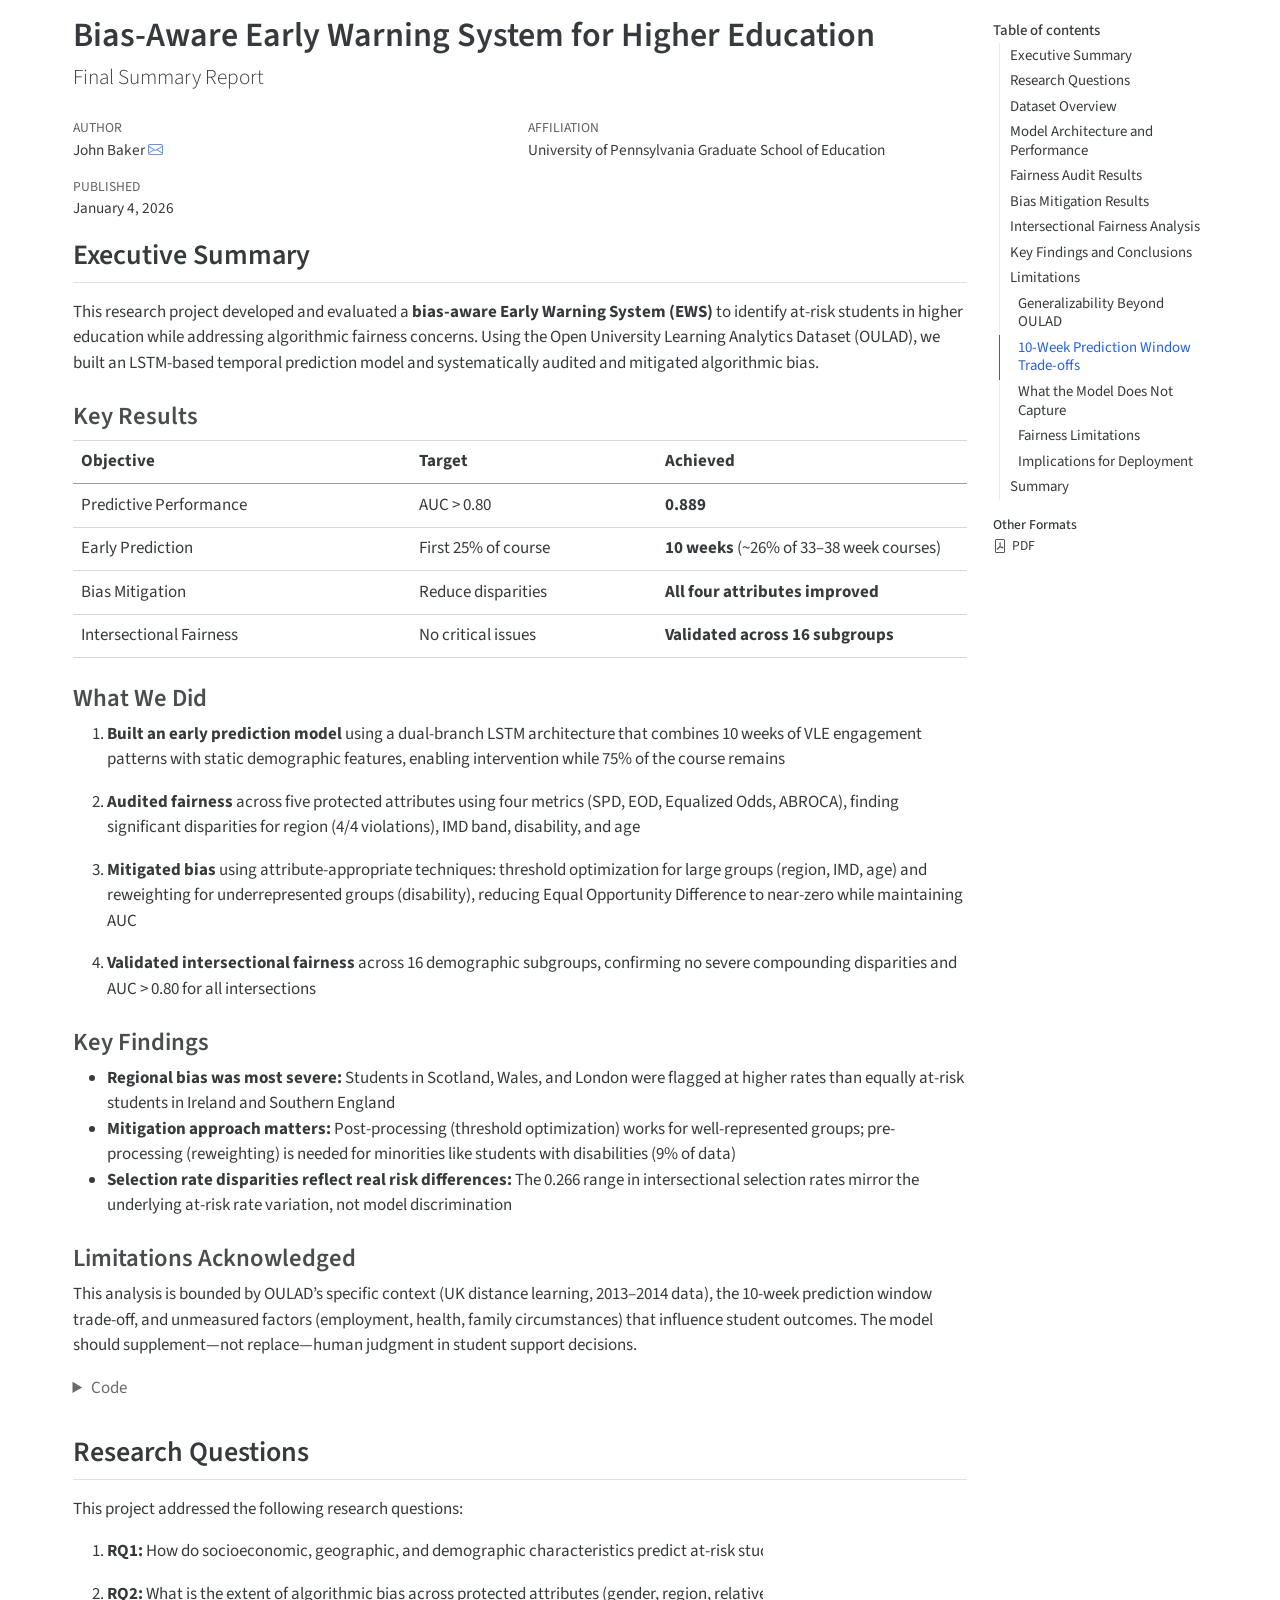
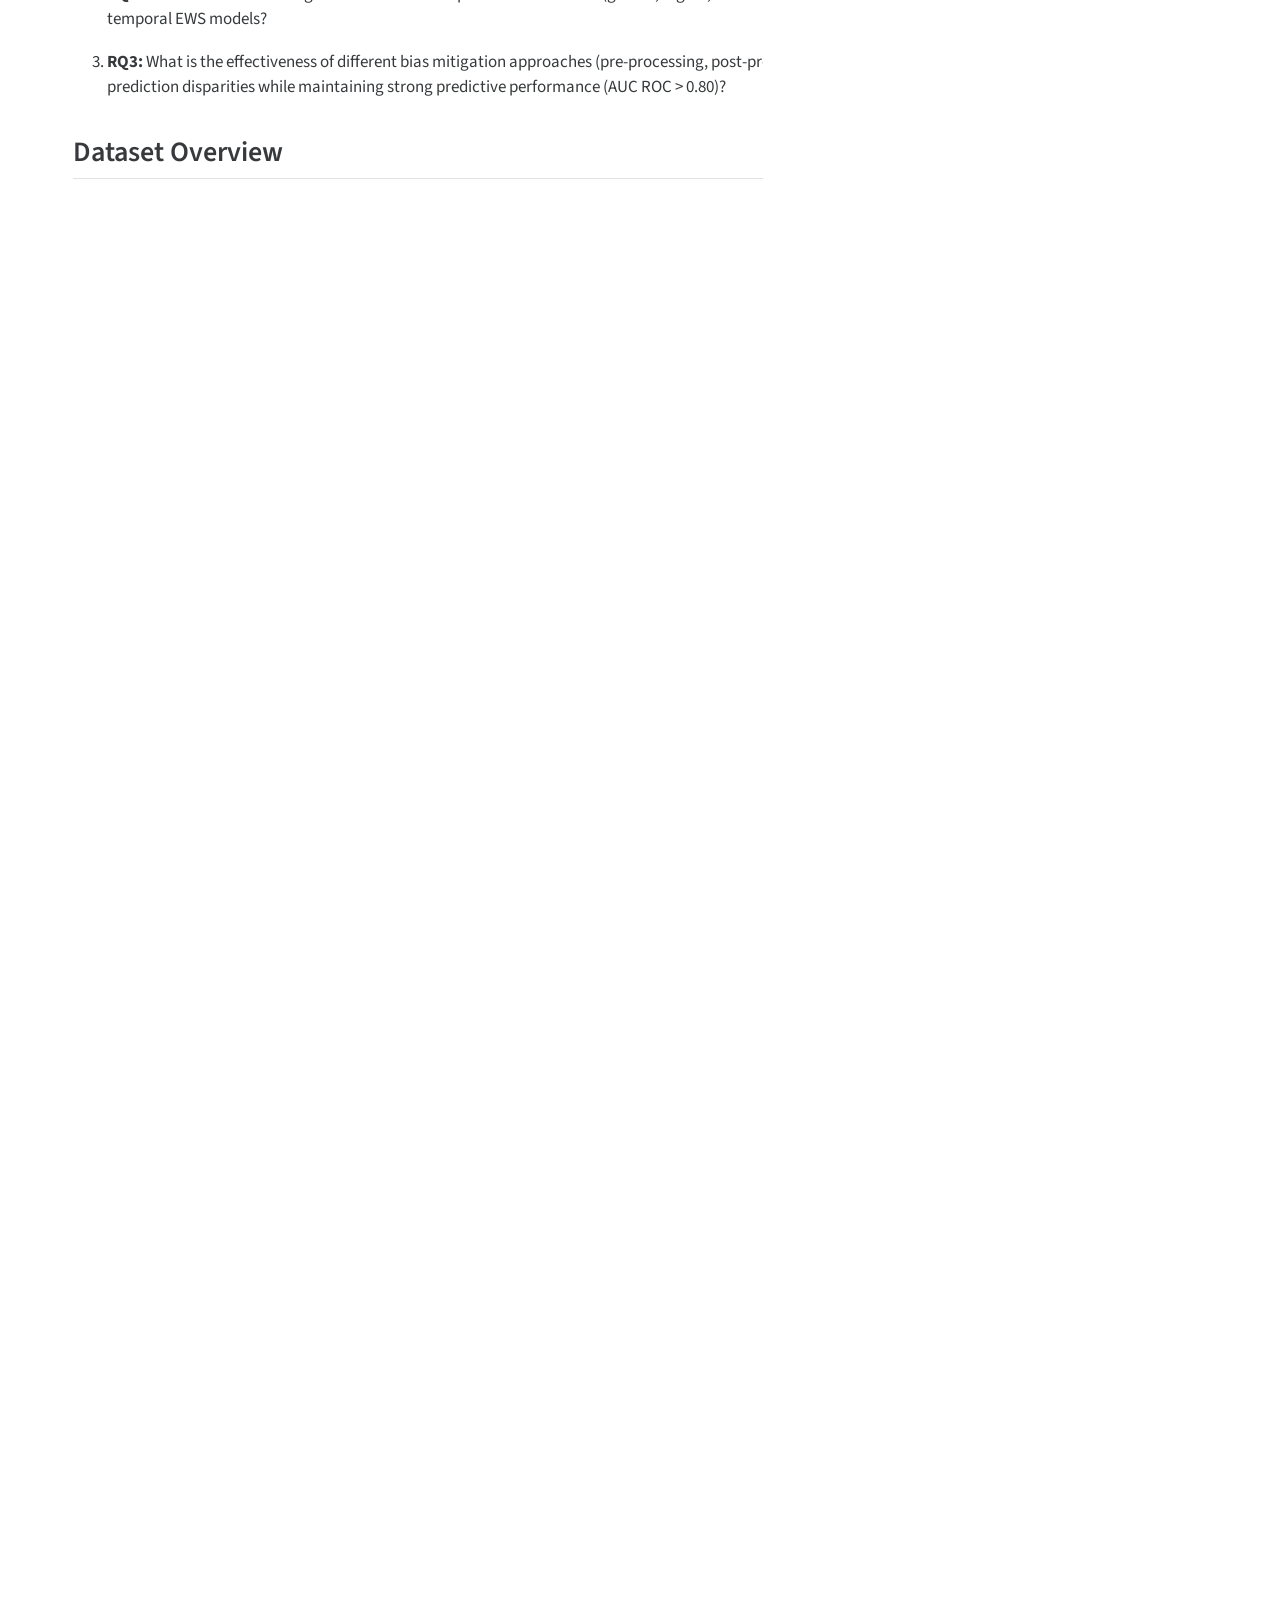
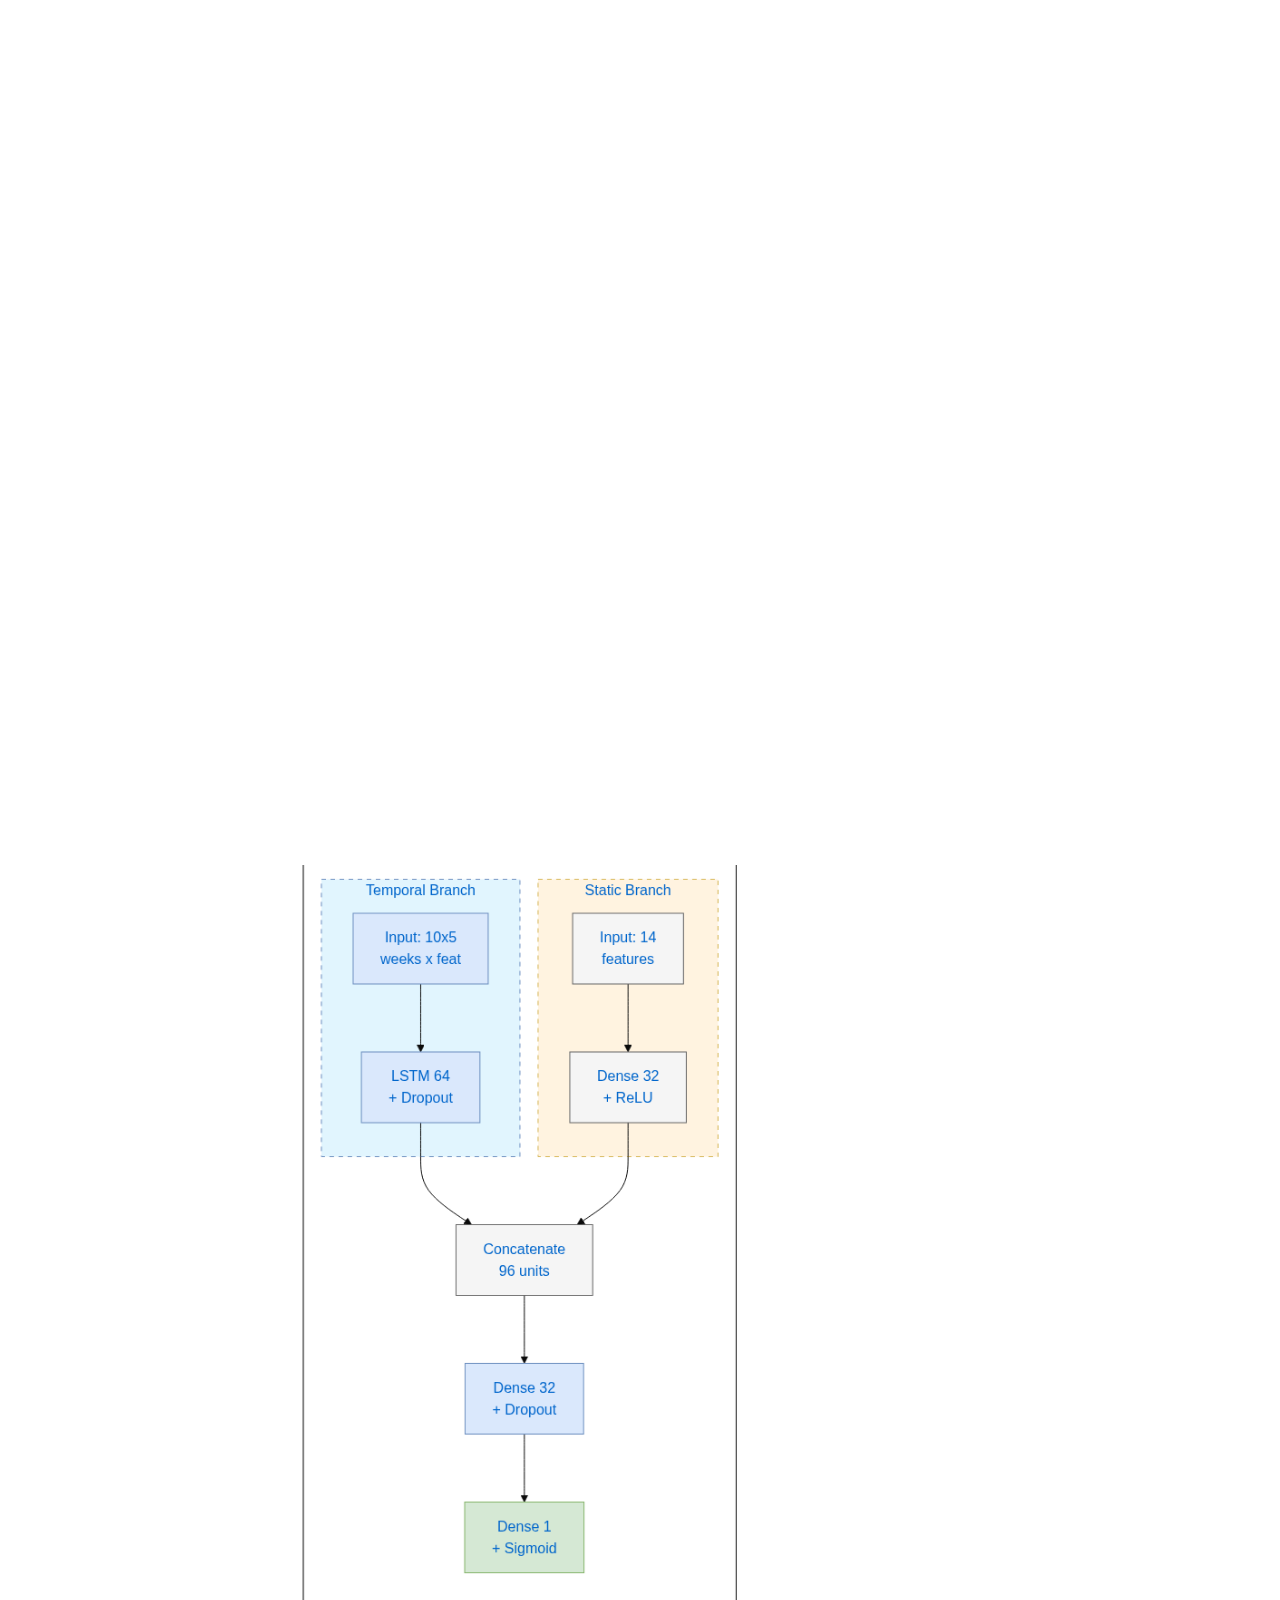
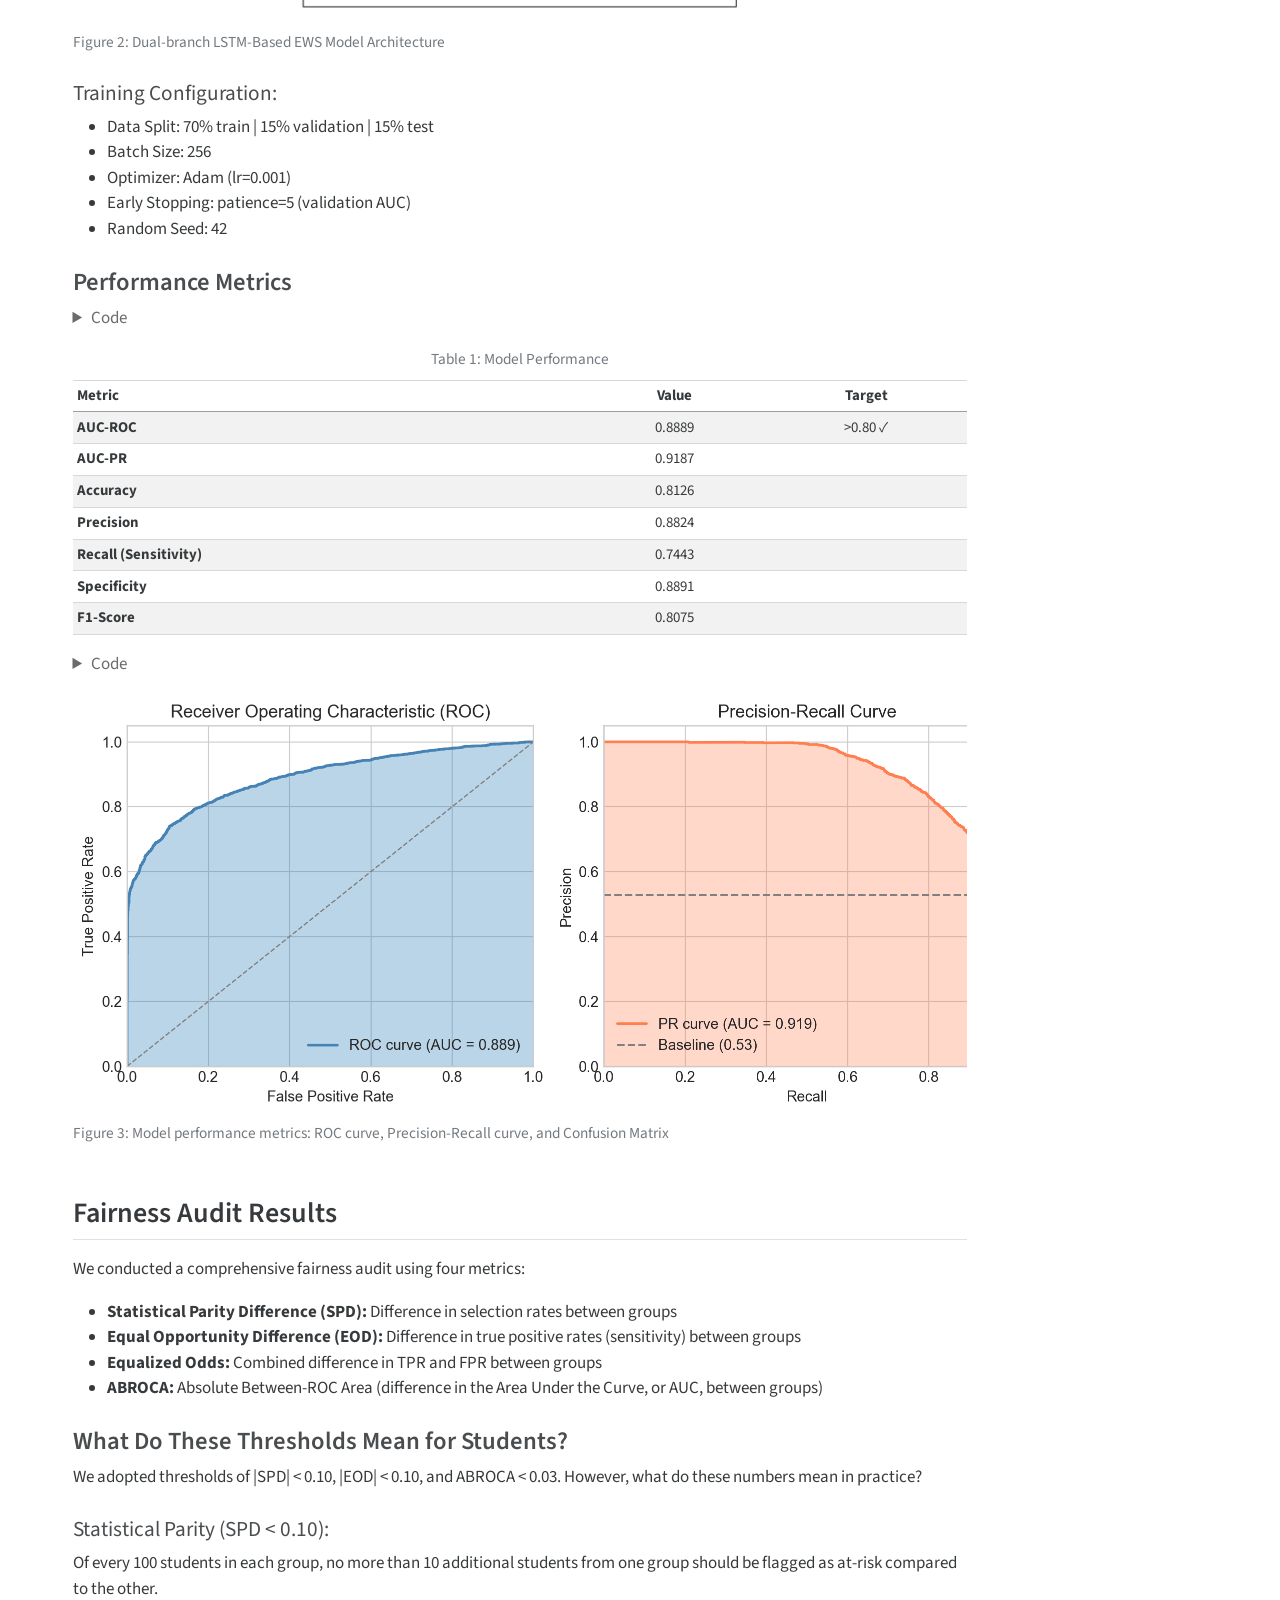
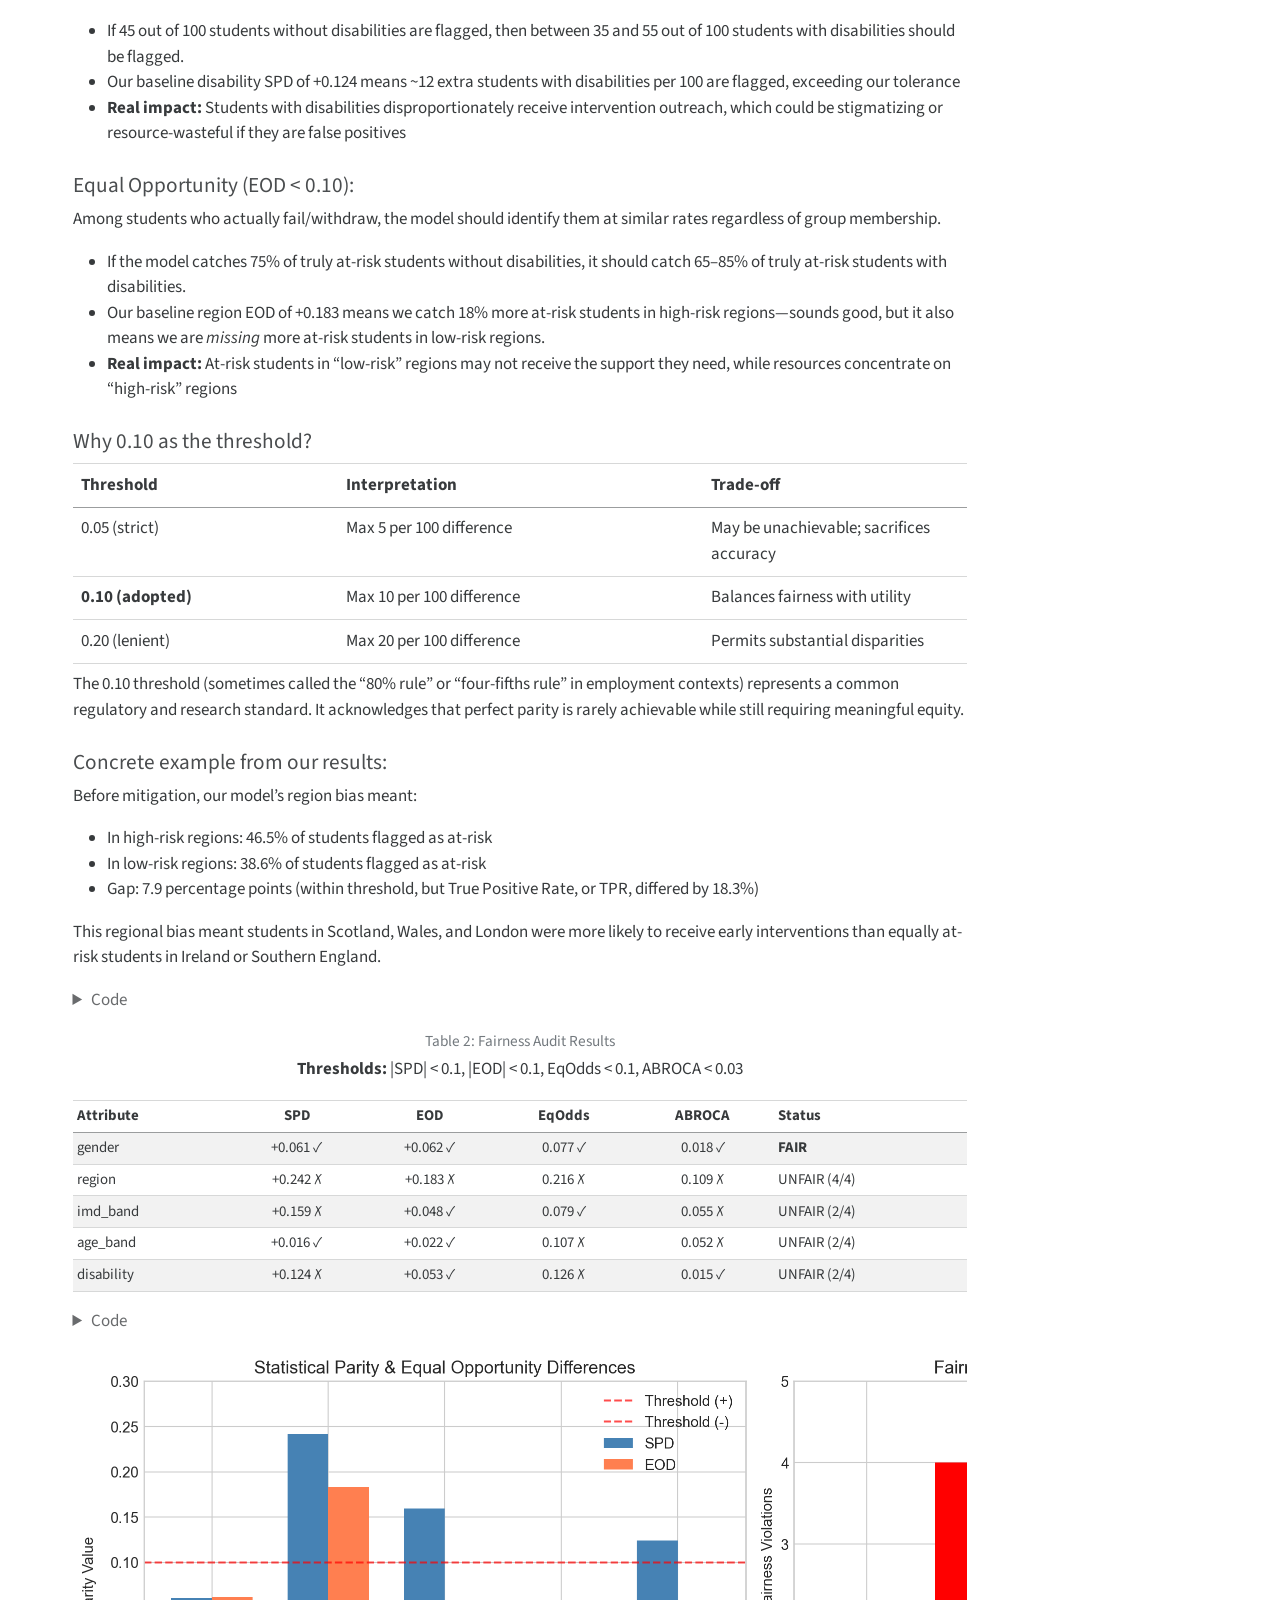
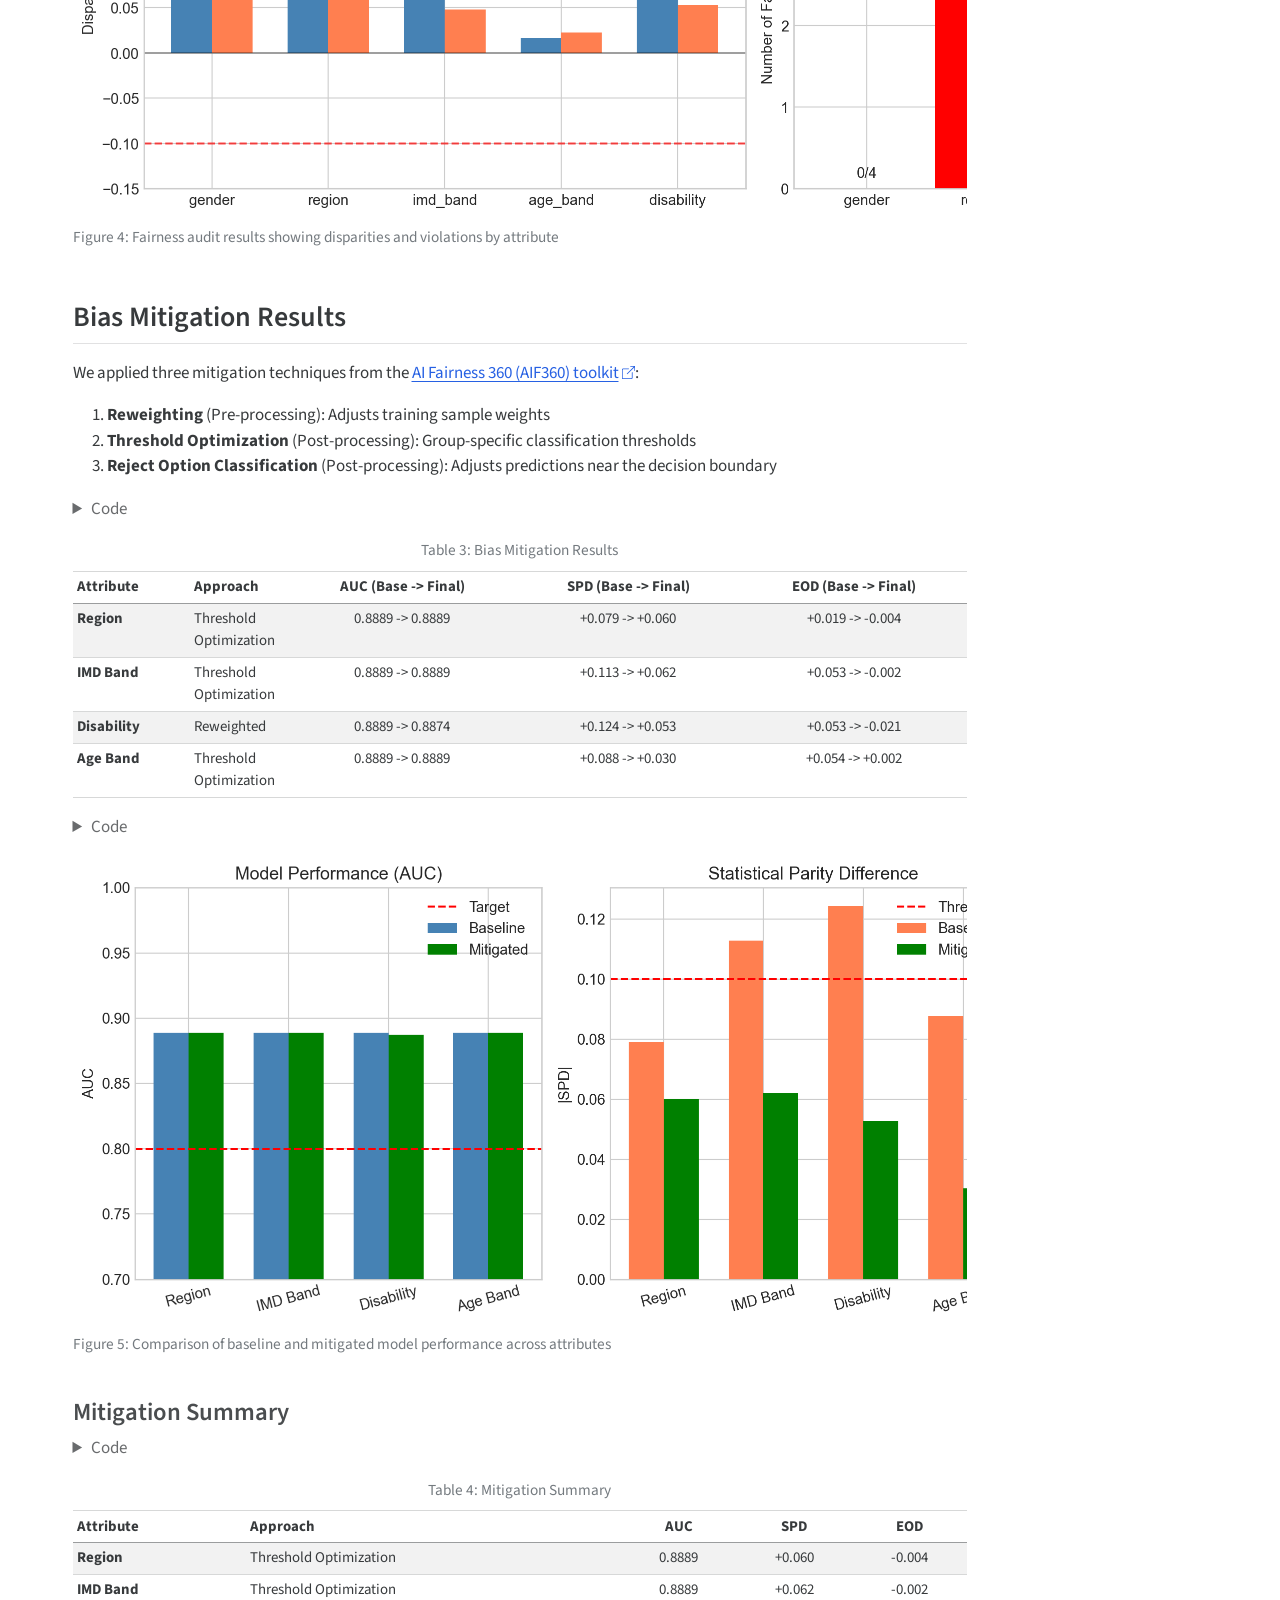
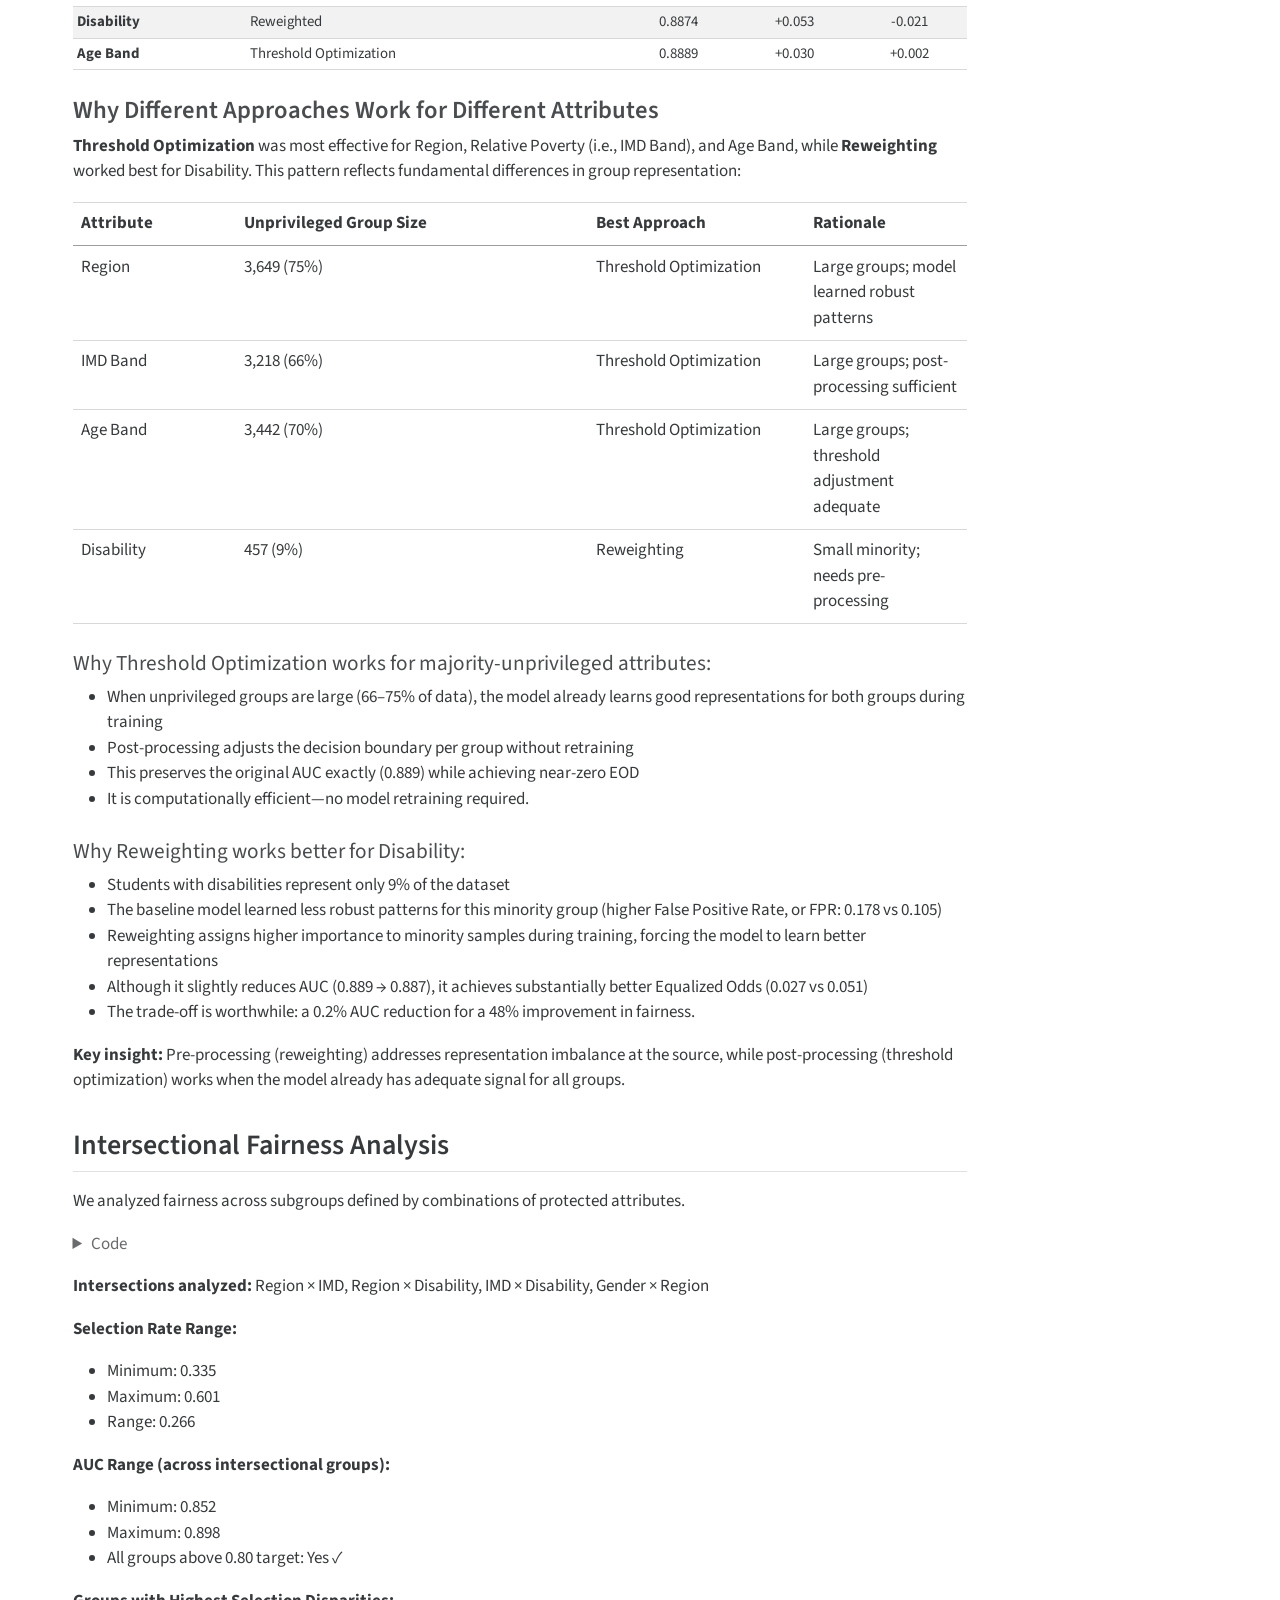
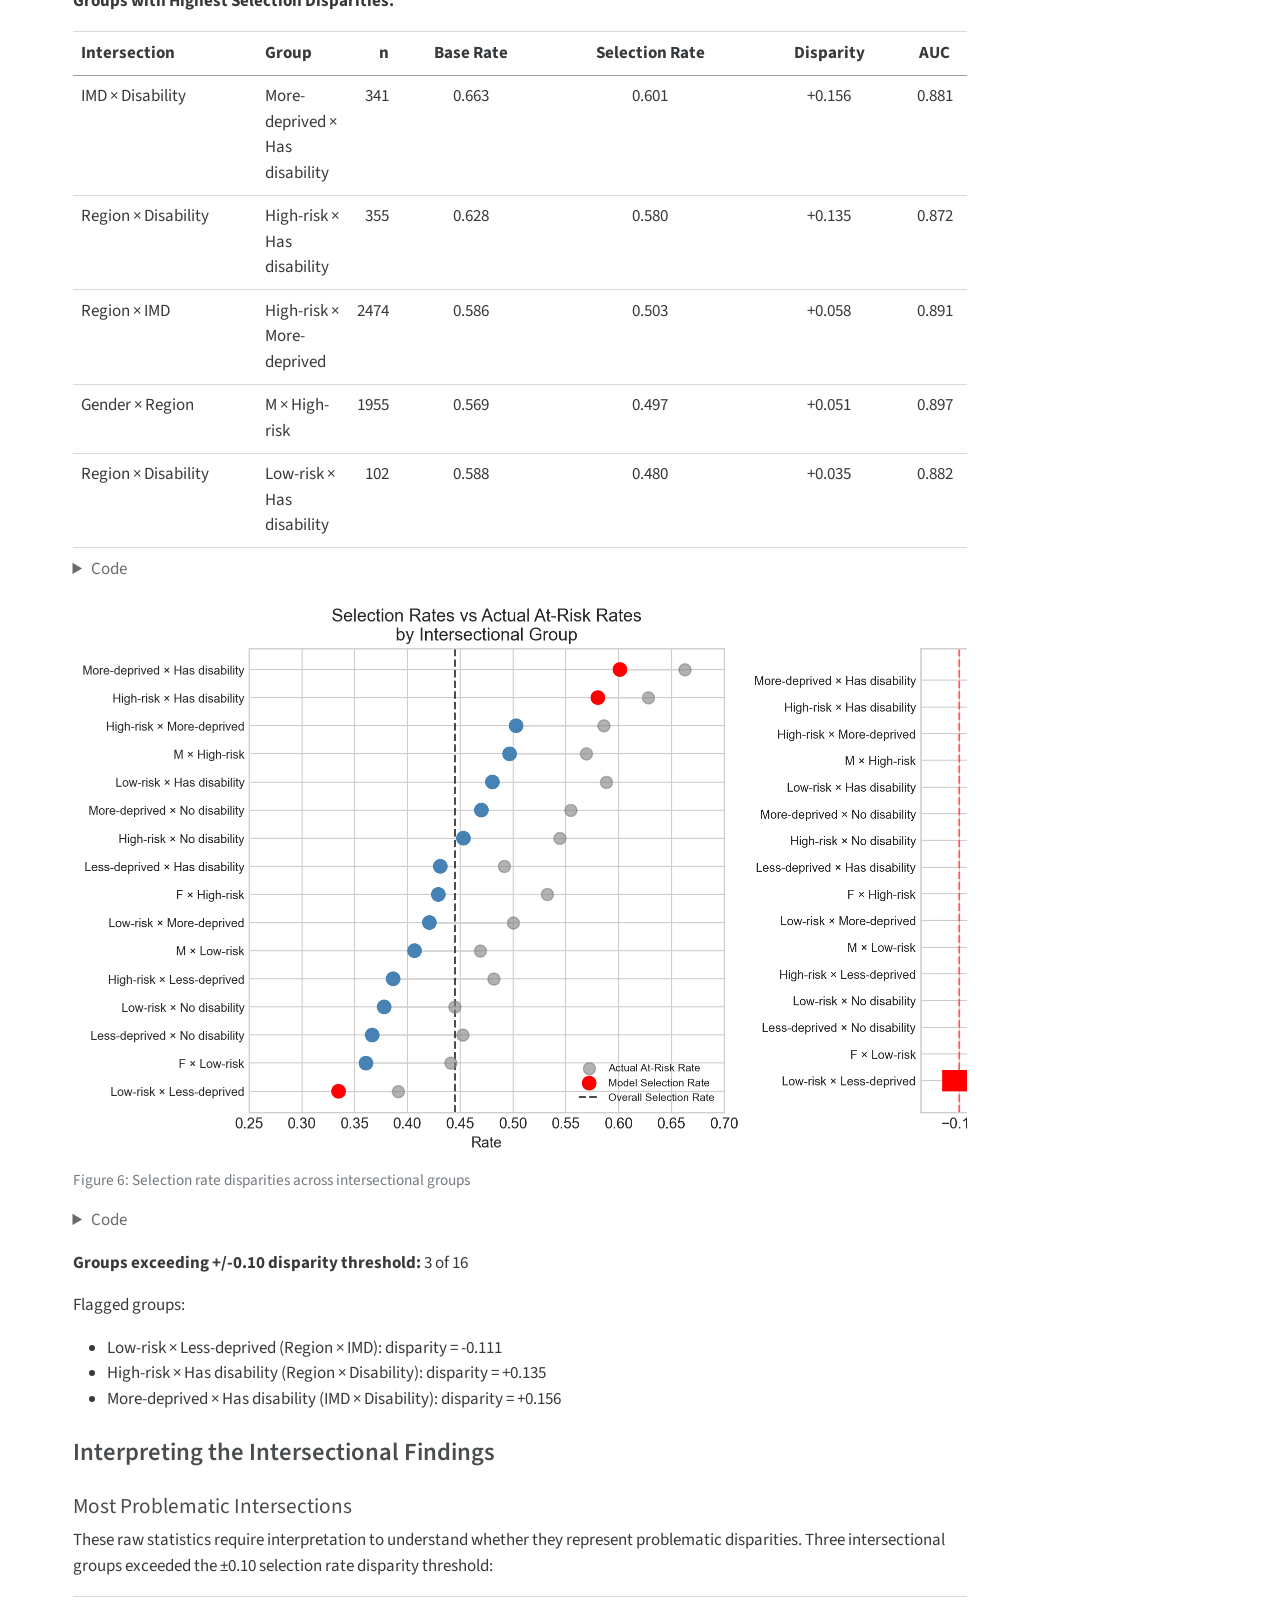
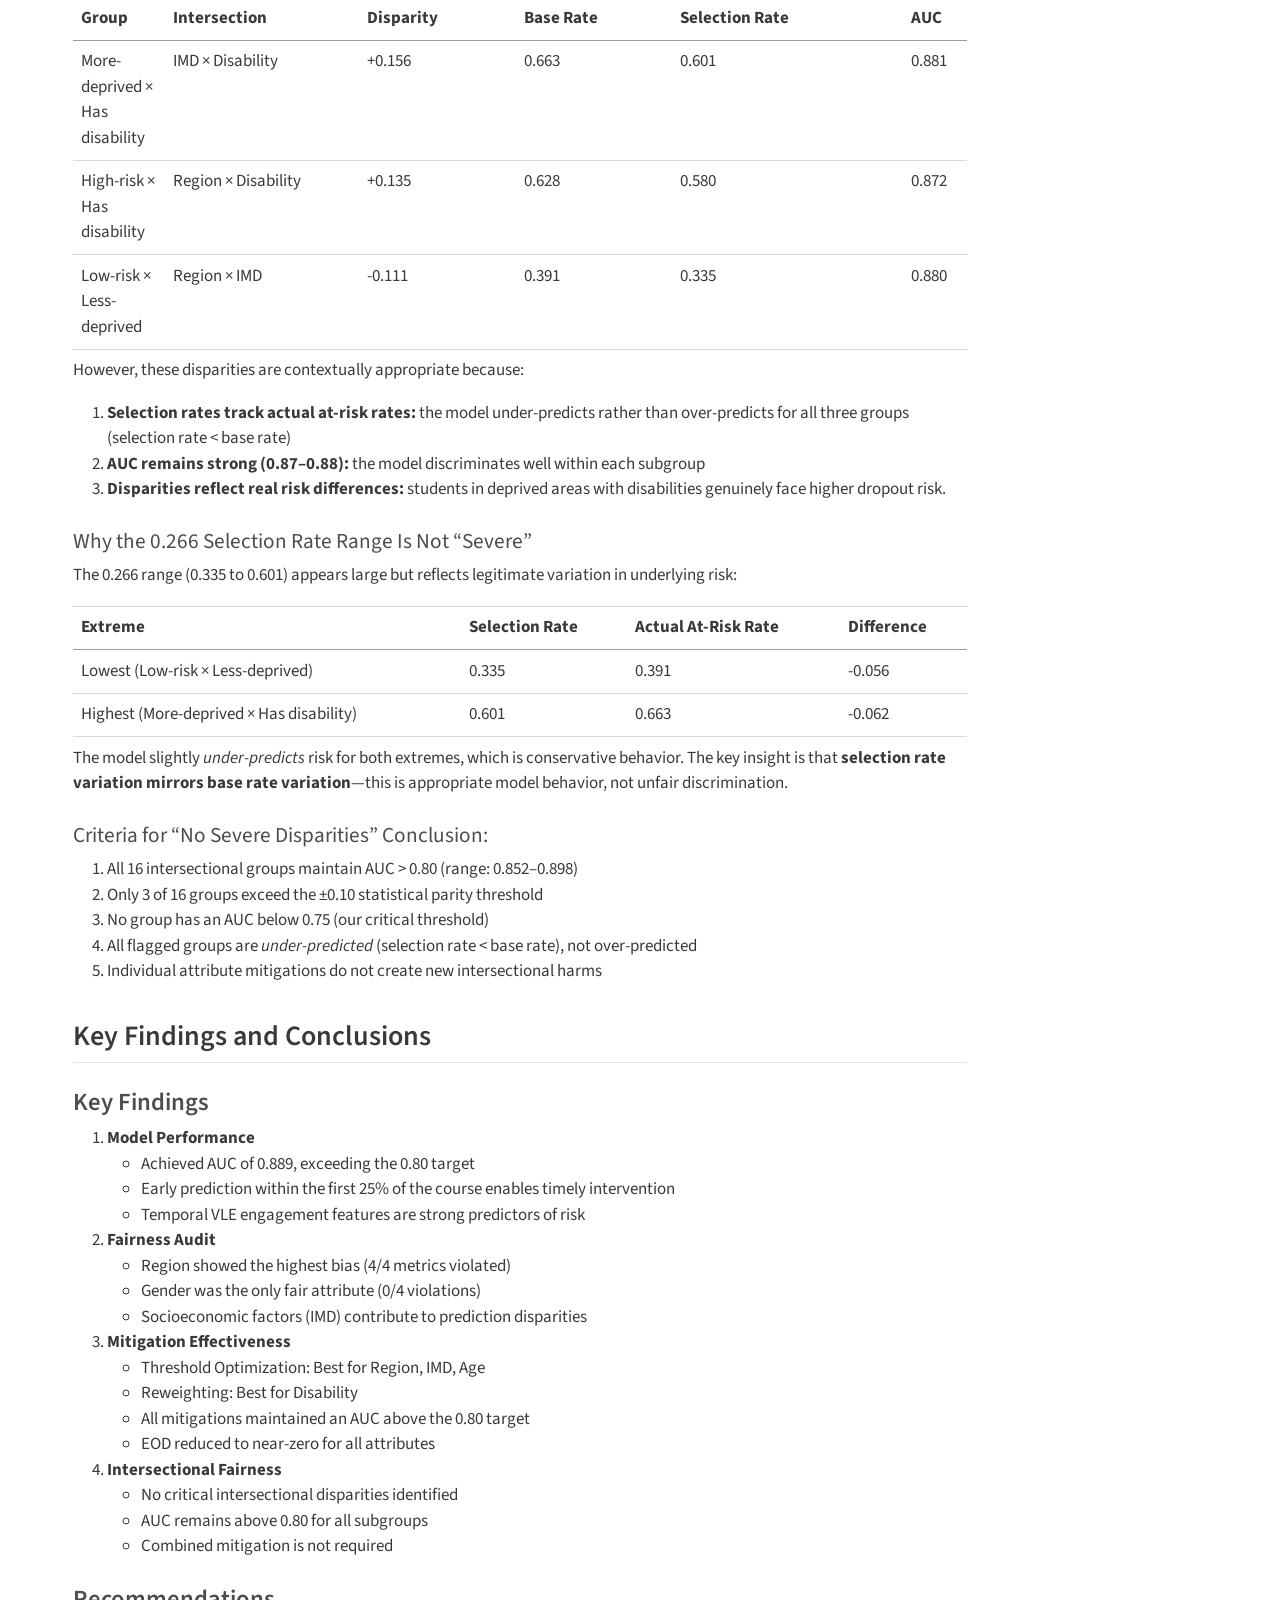
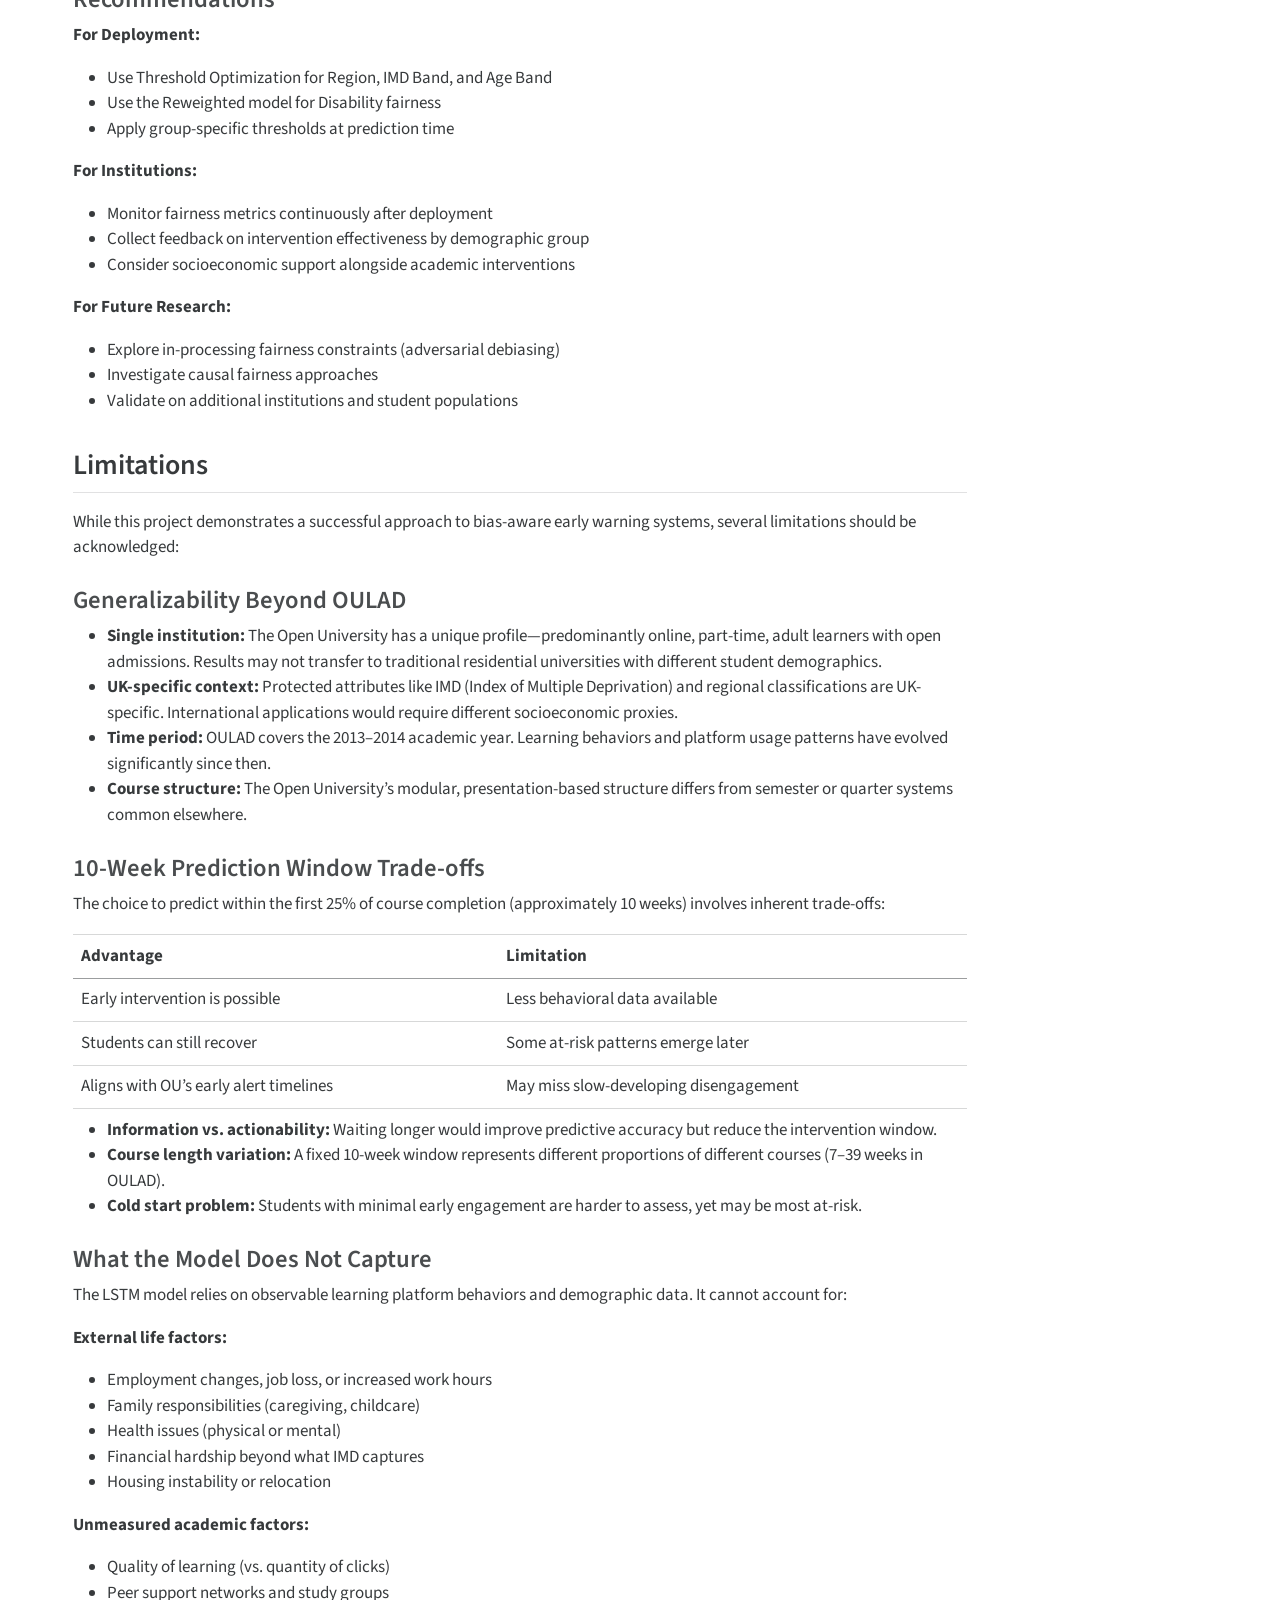
==== index.html @ bc394b17 "Updated final summary report published date" ====
<!DOCTYPE html>
<html xmlns="http://www.w3.org/1999/xhtml" lang="en" xml:lang="en"><head>

<meta charset="utf-8">
<meta name="generator" content="quarto-1.8.25">

<meta name="viewport" content="width=device-width, initial-scale=1.0, user-scalable=yes">

<meta name="author" content="John Baker">
<meta name="dcterms.date" content="2026-01-04">

<title>Bias-Aware Early Warning System for Higher Education</title>
<style>
code{white-space: pre-wrap;}
span.smallcaps{font-variant: small-caps;}
div.columns{display: flex; gap: min(4vw, 1.5em);}
div.column{flex: auto; overflow-x: auto;}
div.hanging-indent{margin-left: 1.5em; text-indent: -1.5em;}
ul.task-list{list-style: none;}
ul.task-list li input[type="checkbox"] {
  width: 0.8em;
  margin: 0 0.8em 0.2em -1em; /* quarto-specific, see https://github.com/quarto-dev/quarto-cli/issues/4556 */ 
  vertical-align: middle;
}
/* CSS for syntax highlighting */
html { -webkit-text-size-adjust: 100%; }
pre > code.sourceCode { white-space: pre; position: relative; }
pre > code.sourceCode > span { display: inline-block; line-height: 1.25; }
pre > code.sourceCode > span:empty { height: 1.2em; }
.sourceCode { overflow: visible; }
code.sourceCode > span { color: inherit; text-decoration: inherit; }
div.sourceCode { margin: 1em 0; }
pre.sourceCode { margin: 0; }
@media screen {
div.sourceCode { overflow: auto; }
}
@media print {
pre > code.sourceCode { white-space: pre-wrap; }
pre > code.sourceCode > span { text-indent: -5em; padding-left: 5em; }
}
pre.numberSource code
  { counter-reset: source-line 0; }
pre.numberSource code > span
  { position: relative; left: -4em; counter-increment: source-line; }
pre.numberSource code > span > a:first-child::before
  { content: counter(source-line);
    position: relative; left: -1em; text-align: right; vertical-align: baseline;
    border: none; display: inline-block;
    -webkit-touch-callout: none; -webkit-user-select: none;
    -khtml-user-select: none; -moz-user-select: none;
    -ms-user-select: none; user-select: none;
    padding: 0 4px; width: 4em;
  }
pre.numberSource { margin-left: 3em;  padding-left: 4px; }
div.sourceCode
  {   }
@media screen {
pre > code.sourceCode > span > a:first-child::before { text-decoration: underline; }
}
</style>


<script src="index_files/libs/clipboard/clipboard.min.js"></script>
<script src="index_files/libs/quarto-html/quarto.js" type="module"></script>
<script src="index_files/libs/quarto-html/tabsets/tabsets.js" type="module"></script>
<script src="index_files/libs/quarto-html/axe/axe-check.js" type="module"></script>
<script src="index_files/libs/quarto-html/popper.min.js"></script>
<script src="index_files/libs/quarto-html/tippy.umd.min.js"></script>
<script src="index_files/libs/quarto-html/anchor.min.js"></script>
<link href="index_files/libs/quarto-html/tippy.css" rel="stylesheet">
<link href="index_files/libs/quarto-html/quarto-syntax-highlighting-7b89279ff1a6dce999919e0e67d4d9ec.css" rel="stylesheet" id="quarto-text-highlighting-styles">
<script src="index_files/libs/bootstrap/bootstrap.min.js"></script>
<link href="index_files/libs/bootstrap/bootstrap-icons.css" rel="stylesheet">
<link href="index_files/libs/bootstrap/bootstrap-7e6083fab22102ff398964aedbb65fba.min.css" rel="stylesheet" append-hash="true" id="quarto-bootstrap" data-mode="light">


</head>

<body class="quarto-light">

<div id="quarto-content" class="page-columns page-rows-contents page-layout-full">
<div id="quarto-margin-sidebar" class="sidebar margin-sidebar">
  <nav id="TOC" role="doc-toc" class="toc-active">
    <h2 id="toc-title">Table of contents</h2>
   
  <ul>
  <li><a href="#executive-summary" id="toc-executive-summary" class="nav-link active" data-scroll-target="#executive-summary">Executive Summary</a>
  <ul class="collapse">
  <li><a href="#key-results" id="toc-key-results" class="nav-link" data-scroll-target="#key-results">Key Results</a></li>
  <li><a href="#what-we-did" id="toc-what-we-did" class="nav-link" data-scroll-target="#what-we-did">What We Did</a></li>
  <li><a href="#key-findings" id="toc-key-findings" class="nav-link" data-scroll-target="#key-findings">Key Findings</a></li>
  <li><a href="#limitations-acknowledged" id="toc-limitations-acknowledged" class="nav-link" data-scroll-target="#limitations-acknowledged">Limitations Acknowledged</a></li>
  </ul></li>
  <li><a href="#research-questions" id="toc-research-questions" class="nav-link" data-scroll-target="#research-questions">Research Questions</a></li>
  <li><a href="#dataset-overview" id="toc-dataset-overview" class="nav-link" data-scroll-target="#dataset-overview">Dataset Overview</a></li>
  <li><a href="#model-architecture-and-performance" id="toc-model-architecture-and-performance" class="nav-link" data-scroll-target="#model-architecture-and-performance">Model Architecture and Performance</a>
  <ul class="collapse">
  <li><a href="#early-prediction-window" id="toc-early-prediction-window" class="nav-link" data-scroll-target="#early-prediction-window">Early Prediction Window</a></li>
  <li><a href="#architecture-diagram" id="toc-architecture-diagram" class="nav-link" data-scroll-target="#architecture-diagram">Architecture Diagram</a></li>
  <li><a href="#performance-metrics" id="toc-performance-metrics" class="nav-link" data-scroll-target="#performance-metrics">Performance Metrics</a></li>
  </ul></li>
  <li><a href="#fairness-audit-results" id="toc-fairness-audit-results" class="nav-link" data-scroll-target="#fairness-audit-results">Fairness Audit Results</a>
  <ul class="collapse">
  <li><a href="#what-do-these-thresholds-mean-for-students" id="toc-what-do-these-thresholds-mean-for-students" class="nav-link" data-scroll-target="#what-do-these-thresholds-mean-for-students">What Do These Thresholds Mean for Students?</a></li>
  </ul></li>
  <li><a href="#bias-mitigation-results" id="toc-bias-mitigation-results" class="nav-link" data-scroll-target="#bias-mitigation-results">Bias Mitigation Results</a>
  <ul class="collapse">
  <li><a href="#mitigation-summary" id="toc-mitigation-summary" class="nav-link" data-scroll-target="#mitigation-summary">Mitigation Summary</a></li>
  <li><a href="#why-different-approaches-work-for-different-attributes" id="toc-why-different-approaches-work-for-different-attributes" class="nav-link" data-scroll-target="#why-different-approaches-work-for-different-attributes">Why Different Approaches Work for Different Attributes</a></li>
  </ul></li>
  <li><a href="#intersectional-fairness-analysis" id="toc-intersectional-fairness-analysis" class="nav-link" data-scroll-target="#intersectional-fairness-analysis">Intersectional Fairness Analysis</a>
  <ul class="collapse">
  <li><a href="#interpreting-the-intersectional-findings" id="toc-interpreting-the-intersectional-findings" class="nav-link" data-scroll-target="#interpreting-the-intersectional-findings">Interpreting the Intersectional Findings</a></li>
  </ul></li>
  <li><a href="#key-findings-and-conclusions" id="toc-key-findings-and-conclusions" class="nav-link" data-scroll-target="#key-findings-and-conclusions">Key Findings and Conclusions</a>
  <ul class="collapse">
  <li><a href="#key-findings-1" id="toc-key-findings-1" class="nav-link" data-scroll-target="#key-findings-1">Key Findings</a></li>
  <li><a href="#recommendations" id="toc-recommendations" class="nav-link" data-scroll-target="#recommendations">Recommendations</a></li>
  </ul></li>
  <li><a href="#limitations" id="toc-limitations" class="nav-link" data-scroll-target="#limitations">Limitations</a>
  <ul class="collapse">
  <li><a href="#generalizability-beyond-oulad" id="toc-generalizability-beyond-oulad" class="nav-link" data-scroll-target="#generalizability-beyond-oulad">Generalizability Beyond OULAD</a></li>
  <li><a href="#week-prediction-window-trade-offs" id="toc-week-prediction-window-trade-offs" class="nav-link" data-scroll-target="#week-prediction-window-trade-offs">10-Week Prediction Window Trade-offs</a></li>
  <li><a href="#what-the-model-does-not-capture" id="toc-what-the-model-does-not-capture" class="nav-link" data-scroll-target="#what-the-model-does-not-capture">What the Model Does Not Capture</a></li>
  <li><a href="#fairness-limitations" id="toc-fairness-limitations" class="nav-link" data-scroll-target="#fairness-limitations">Fairness Limitations</a></li>
  <li><a href="#implications-for-deployment" id="toc-implications-for-deployment" class="nav-link" data-scroll-target="#implications-for-deployment">Implications for Deployment</a></li>
  </ul></li>
  <li><a href="#summary" id="toc-summary" class="nav-link" data-scroll-target="#summary">Summary</a></li>
  
  </ul>
<div class="quarto-alternate-formats"><h2>Other Formats</h2><ul><li><a href="final_summary_report.pdf"><i class="bi bi-file-pdf"></i>PDF</a></li></ul></div></nav>
</div>
<main class="content column-page-left" id="quarto-document-content">

<header id="title-block-header" class="quarto-title-block default">
<div class="quarto-title">
<h1 class="title">Bias-Aware Early Warning System for Higher Education</h1>
<p class="subtitle lead">Final Summary Report</p>
</div>


<div class="quarto-title-meta-author column-page-left">
  <div class="quarto-title-meta-heading">Author</div>
  <div class="quarto-title-meta-heading">Affiliation</div>
  
    <div class="quarto-title-meta-contents">
    <p class="author">John Baker <a href="mailto:jbaker1@upenn.edu" class="quarto-title-author-email"><i class="bi bi-envelope"></i></a> </p>
  </div>
  <div class="quarto-title-meta-contents">
        <p class="affiliation">
            University of Pennsylvania Graduate School of Education
          </p>
      </div>
  </div>

<div class="quarto-title-meta column-page-left">

      
    <div>
    <div class="quarto-title-meta-heading">Published</div>
    <div class="quarto-title-meta-contents">
      <p class="date">January 4, 2026</p>
    </div>
  </div>
  
    
  </div>
  


</header>


<section id="executive-summary" class="level2 unnumbered">
<h2 class="unnumbered anchored" data-anchor-id="executive-summary">Executive Summary</h2>
<p>This research project developed and evaluated a <strong>bias-aware Early Warning System (EWS)</strong> to identify at-risk students in higher education while addressing algorithmic fairness concerns. Using the Open University Learning Analytics Dataset (OULAD), we built an LSTM-based temporal prediction model and systematically audited and mitigated algorithmic bias.</p>
<section id="key-results" class="level3 unnumbered">
<h3 class="unnumbered anchored" data-anchor-id="key-results">Key Results</h3>
<table class="caption-top table">
<colgroup>
<col style="width: 37%">
<col style="width: 27%">
<col style="width: 34%">
</colgroup>
<thead>
<tr class="header">
<th>Objective</th>
<th>Target</th>
<th>Achieved</th>
</tr>
</thead>
<tbody>
<tr class="odd">
<td>Predictive Performance</td>
<td>AUC &gt; 0.80</td>
<td><strong>0.889</strong></td>
</tr>
<tr class="even">
<td>Early Prediction</td>
<td>First 25% of course</td>
<td><strong>10 weeks</strong> (~26% of 33–38 week courses)</td>
</tr>
<tr class="odd">
<td>Bias Mitigation</td>
<td>Reduce disparities</td>
<td><strong>All four attributes improved</strong></td>
</tr>
<tr class="even">
<td>Intersectional Fairness</td>
<td>No critical issues</td>
<td><strong>Validated across 16 subgroups</strong></td>
</tr>
</tbody>
</table>
</section>
<section id="what-we-did" class="level3 unnumbered">
<h3 class="unnumbered anchored" data-anchor-id="what-we-did">What We Did</h3>
<ol type="1">
<li><p><strong>Built an early prediction model</strong> using a dual-branch LSTM architecture that combines 10 weeks of VLE engagement patterns with static demographic features, enabling intervention while 75% of the course remains</p></li>
<li><p><strong>Audited fairness</strong> across five protected attributes using four metrics (SPD, EOD, Equalized Odds, ABROCA), finding significant disparities for region (4/4 violations), IMD band, disability, and age</p></li>
<li><p><strong>Mitigated bias</strong> using attribute-appropriate techniques: threshold optimization for large groups (region, IMD, age) and reweighting for underrepresented groups (disability), reducing Equal Opportunity Difference to near-zero while maintaining AUC</p></li>
<li><p><strong>Validated intersectional fairness</strong> across 16 demographic subgroups, confirming no severe compounding disparities and AUC &gt; 0.80 for all intersections</p></li>
</ol>
</section>
<section id="key-findings" class="level3 unnumbered">
<h3 class="unnumbered anchored" data-anchor-id="key-findings">Key Findings</h3>
<ul>
<li><strong>Regional bias was most severe:</strong> Students in Scotland, Wales, and London were flagged at higher rates than equally at-risk students in Ireland and Southern England</li>
<li><strong>Mitigation approach matters:</strong> Post-processing (threshold optimization) works for well-represented groups; pre-processing (reweighting) is needed for minorities like students with disabilities (9% of data)</li>
<li><strong>Selection rate disparities reflect real risk differences:</strong> The 0.266 range in intersectional selection rates mirror the underlying at-risk rate variation, not model discrimination</li>
</ul>
<div style="page-break-after: always;"></div>
</section>
<section id="limitations-acknowledged" class="level3 unnumbered">
<h3 class="unnumbered anchored" data-anchor-id="limitations-acknowledged">Limitations Acknowledged</h3>
<p>This analysis is bounded by OULAD’s specific context (UK distance learning, 2013–2014 data), the 10-week prediction window trade-off, and unmeasured factors (employment, health, family circumstances) that influence student outcomes. The model should supplement—not replace—human judgment in student support decisions.</p>
<div id="setup" class="cell" data-execution_count="1">
<details class="code-fold">
<summary>Code</summary>
<div class="code-copy-outer-scaffold"><div class="sourceCode cell-code" id="cb1"><pre class="sourceCode python code-with-copy"><code class="sourceCode python"><span id="cb1-1"><a href="#cb1-1" aria-hidden="true" tabindex="-1"></a><span class="im">import</span> os</span>
<span id="cb1-2"><a href="#cb1-2" aria-hidden="true" tabindex="-1"></a><span class="im">import</span> warnings</span>
<span id="cb1-3"><a href="#cb1-3" aria-hidden="true" tabindex="-1"></a><span class="im">import</span> numpy <span class="im">as</span> np</span>
<span id="cb1-4"><a href="#cb1-4" aria-hidden="true" tabindex="-1"></a><span class="im">import</span> pandas <span class="im">as</span> pd</span>
<span id="cb1-5"><a href="#cb1-5" aria-hidden="true" tabindex="-1"></a><span class="im">import</span> json</span>
<span id="cb1-6"><a href="#cb1-6" aria-hidden="true" tabindex="-1"></a><span class="im">from</span> pathlib <span class="im">import</span> Path</span>
<span id="cb1-7"><a href="#cb1-7" aria-hidden="true" tabindex="-1"></a><span class="im">import</span> matplotlib.pyplot <span class="im">as</span> plt</span>
<span id="cb1-8"><a href="#cb1-8" aria-hidden="true" tabindex="-1"></a><span class="im">import</span> seaborn <span class="im">as</span> sns</span>
<span id="cb1-9"><a href="#cb1-9" aria-hidden="true" tabindex="-1"></a></span>
<span id="cb1-10"><a href="#cb1-10" aria-hidden="true" tabindex="-1"></a>os.environ[<span class="st">'TF_CPP_MIN_LOG_LEVEL'</span>] <span class="op">=</span> <span class="st">'2'</span></span>
<span id="cb1-11"><a href="#cb1-11" aria-hidden="true" tabindex="-1"></a>warnings.filterwarnings(<span class="st">'ignore'</span>)</span>
<span id="cb1-12"><a href="#cb1-12" aria-hidden="true" tabindex="-1"></a></span>
<span id="cb1-13"><a href="#cb1-13" aria-hidden="true" tabindex="-1"></a>plt.style.use(<span class="st">'seaborn-v0_8-whitegrid'</span>)</span>
<span id="cb1-14"><a href="#cb1-14" aria-hidden="true" tabindex="-1"></a>plt.rcParams[<span class="st">'figure.figsize'</span>] <span class="op">=</span> (<span class="dv">12</span>, <span class="dv">6</span>)</span>
<span id="cb1-15"><a href="#cb1-15" aria-hidden="true" tabindex="-1"></a>plt.rcParams[<span class="st">'font.size'</span>] <span class="op">=</span> <span class="dv">11</span></span>
<span id="cb1-16"><a href="#cb1-16" aria-hidden="true" tabindex="-1"></a></span>
<span id="cb1-17"><a href="#cb1-17" aria-hidden="true" tabindex="-1"></a>DATA_DIR <span class="op">=</span> Path(<span class="st">"data/processed"</span>)</span>
<span id="cb1-18"><a href="#cb1-18" aria-hidden="true" tabindex="-1"></a>FIGURES_DIR <span class="op">=</span> Path(<span class="st">"figures"</span>)</span>
<span id="cb1-19"><a href="#cb1-19" aria-hidden="true" tabindex="-1"></a>FIGURES_DIR.mkdir(exist_ok<span class="op">=</span><span class="va">True</span>)</span>
<span id="cb1-20"><a href="#cb1-20" aria-hidden="true" tabindex="-1"></a></span>
<span id="cb1-21"><a href="#cb1-21" aria-hidden="true" tabindex="-1"></a><span class="co"># Load all results</span></span>
<span id="cb1-22"><a href="#cb1-22" aria-hidden="true" tabindex="-1"></a><span class="cf">with</span> <span class="bu">open</span>(DATA_DIR <span class="op">/</span> <span class="st">'fairness_results.json'</span>, <span class="st">'r'</span>) <span class="im">as</span> f:</span>
<span id="cb1-23"><a href="#cb1-23" aria-hidden="true" tabindex="-1"></a>    fairness_results <span class="op">=</span> json.load(f)</span>
<span id="cb1-24"><a href="#cb1-24" aria-hidden="true" tabindex="-1"></a></span>
<span id="cb1-25"><a href="#cb1-25" aria-hidden="true" tabindex="-1"></a><span class="cf">with</span> <span class="bu">open</span>(DATA_DIR <span class="op">/</span> <span class="st">'mitigation_results_region.json'</span>, <span class="st">'r'</span>) <span class="im">as</span> f:</span>
<span id="cb1-26"><a href="#cb1-26" aria-hidden="true" tabindex="-1"></a>    mitigation_region <span class="op">=</span> json.load(f)</span>
<span id="cb1-27"><a href="#cb1-27" aria-hidden="true" tabindex="-1"></a></span>
<span id="cb1-28"><a href="#cb1-28" aria-hidden="true" tabindex="-1"></a><span class="cf">with</span> <span class="bu">open</span>(DATA_DIR <span class="op">/</span> <span class="st">'mitigation_results_imd.json'</span>, <span class="st">'r'</span>) <span class="im">as</span> f:</span>
<span id="cb1-29"><a href="#cb1-29" aria-hidden="true" tabindex="-1"></a>    mitigation_imd <span class="op">=</span> json.load(f)</span>
<span id="cb1-30"><a href="#cb1-30" aria-hidden="true" tabindex="-1"></a></span>
<span id="cb1-31"><a href="#cb1-31" aria-hidden="true" tabindex="-1"></a><span class="cf">with</span> <span class="bu">open</span>(DATA_DIR <span class="op">/</span> <span class="st">'mitigation_results_disability.json'</span>, <span class="st">'r'</span>) <span class="im">as</span> f:</span>
<span id="cb1-32"><a href="#cb1-32" aria-hidden="true" tabindex="-1"></a>    mitigation_disability <span class="op">=</span> json.load(f)</span>
<span id="cb1-33"><a href="#cb1-33" aria-hidden="true" tabindex="-1"></a></span>
<span id="cb1-34"><a href="#cb1-34" aria-hidden="true" tabindex="-1"></a><span class="cf">with</span> <span class="bu">open</span>(DATA_DIR <span class="op">/</span> <span class="st">'mitigation_results_age.json'</span>, <span class="st">'r'</span>) <span class="im">as</span> f:</span>
<span id="cb1-35"><a href="#cb1-35" aria-hidden="true" tabindex="-1"></a>    mitigation_age <span class="op">=</span> json.load(f)</span>
<span id="cb1-36"><a href="#cb1-36" aria-hidden="true" tabindex="-1"></a></span>
<span id="cb1-37"><a href="#cb1-37" aria-hidden="true" tabindex="-1"></a><span class="cf">with</span> <span class="bu">open</span>(DATA_DIR <span class="op">/</span> <span class="st">'intersectional_results.json'</span>, <span class="st">'r'</span>) <span class="im">as</span> f:</span>
<span id="cb1-38"><a href="#cb1-38" aria-hidden="true" tabindex="-1"></a>    intersectional_results <span class="op">=</span> json.load(f)</span>
<span id="cb1-39"><a href="#cb1-39" aria-hidden="true" tabindex="-1"></a></span>
<span id="cb1-40"><a href="#cb1-40" aria-hidden="true" tabindex="-1"></a>predictions <span class="op">=</span> pd.read_csv(DATA_DIR <span class="op">/</span> <span class="st">'predictions_baseline.csv'</span>)</span>
<span id="cb1-41"><a href="#cb1-41" aria-hidden="true" tabindex="-1"></a>static_df <span class="op">=</span> pd.read_csv(DATA_DIR <span class="op">/</span> <span class="st">'features_static.csv'</span>)</span></code></pre></div><button title="Copy to Clipboard" class="code-copy-button"><i class="bi"></i></button></div>
</details>
</div>
<div style="page-break-after: always;"></div>
</section>
</section>
<section id="research-questions" class="level2">
<h2 class="anchored" data-anchor-id="research-questions">Research Questions</h2>
<p>This project addressed the following research questions:</p>
<ol type="1">
<li><p><strong>RQ1:</strong> How do socioeconomic, geographic, and demographic characteristics predict at-risk students in higher education?</p></li>
<li><p><strong>RQ2:</strong> What is the extent of algorithmic bias across protected attributes (gender, region, relative poverty, age, disability) in temporal EWS models?</p></li>
<li><p><strong>RQ3:</strong> What is the effectiveness of different bias mitigation approaches (pre-processing, post-processing) in reducing prediction disparities while maintaining strong predictive performance (AUC ROC &gt; 0.80)?</p></li>
</ol>
</section>
<section id="dataset-overview" class="level2">
<h2 class="anchored" data-anchor-id="dataset-overview">Dataset Overview</h2>
<p>The <strong><a href="https://analyse.kmi.open.ac.uk/open-dataset" class="external" target="_blank">Open University Learning Analytics Dataset (OULAD)</a></strong> contains data from 32,593 student enrollments across 22 course presentations.</p>
<details class="code-fold">
<summary>Code</summary>
<div class="code-copy-outer-scaffold"><div class="sourceCode cell-code" id="cb2"><pre class="sourceCode python code-with-copy"><code class="sourceCode python"><span id="cb2-1"><a href="#cb2-1" aria-hidden="true" tabindex="-1"></a><span class="im">from</span> IPython.display <span class="im">import</span> display, Markdown</span>
<span id="cb2-2"><a href="#cb2-2" aria-hidden="true" tabindex="-1"></a></span>
<span id="cb2-3"><a href="#cb2-3" aria-hidden="true" tabindex="-1"></a><span class="co"># 1. Calculate values</span></span>
<span id="cb2-4"><a href="#cb2-4" aria-hidden="true" tabindex="-1"></a>total_students <span class="op">=</span> <span class="bu">len</span>(static_df)</span>
<span id="cb2-5"><a href="#cb2-5" aria-hidden="true" tabindex="-1"></a>unique_courses <span class="op">=</span> static_df[<span class="st">'code_module'</span>].nunique()</span>
<span id="cb2-6"><a href="#cb2-6" aria-hidden="true" tabindex="-1"></a>presentations <span class="op">=</span> (static_df[<span class="st">'code_module'</span>] <span class="op">+</span> <span class="st">'_'</span> <span class="op">+</span> static_df[<span class="st">'code_presentation'</span>]).nunique()</span>
<span id="cb2-7"><a href="#cb2-7" aria-hidden="true" tabindex="-1"></a></span>
<span id="cb2-8"><a href="#cb2-8" aria-hidden="true" tabindex="-1"></a>at_risk <span class="op">=</span> static_df[<span class="st">'at_risk'</span>].<span class="bu">sum</span>()</span>
<span id="cb2-9"><a href="#cb2-9" aria-hidden="true" tabindex="-1"></a>at_risk_pct <span class="op">=</span> static_df[<span class="st">'at_risk'</span>].mean() <span class="op">*</span> <span class="dv">100</span></span>
<span id="cb2-10"><a href="#cb2-10" aria-hidden="true" tabindex="-1"></a>not_at_risk <span class="op">=</span> (<span class="dv">1</span> <span class="op">-</span> static_df[<span class="st">'at_risk'</span>]).<span class="bu">sum</span>()</span>
<span id="cb2-11"><a href="#cb2-11" aria-hidden="true" tabindex="-1"></a>not_at_risk_pct <span class="op">=</span> (<span class="dv">1</span> <span class="op">-</span> static_df[<span class="st">'at_risk'</span>].mean()) <span class="op">*</span> <span class="dv">100</span></span>
<span id="cb2-12"><a href="#cb2-12" aria-hidden="true" tabindex="-1"></a></span>
<span id="cb2-13"><a href="#cb2-13" aria-hidden="true" tabindex="-1"></a><span class="co"># 2. Build the string with explicit newlines</span></span>
<span id="cb2-14"><a href="#cb2-14" aria-hidden="true" tabindex="-1"></a>report_text <span class="op">=</span> <span class="ss">f"""</span></span>
<span id="cb2-15"><a href="#cb2-15" aria-hidden="true" tabindex="-1"></a><span class="ss">**Dataset Statistics:**</span></span>
<span id="cb2-16"><a href="#cb2-16" aria-hidden="true" tabindex="-1"></a></span>
<span id="cb2-17"><a href="#cb2-17" aria-hidden="true" tabindex="-1"></a><span class="ss">* **Total student enrollments:** </span><span class="sc">{</span>total_students<span class="sc">:,}</span></span>
<span id="cb2-18"><a href="#cb2-18" aria-hidden="true" tabindex="-1"></a><span class="ss">* **Unique courses:** </span><span class="sc">{</span>unique_courses<span class="sc">}</span></span>
<span id="cb2-19"><a href="#cb2-19" aria-hidden="true" tabindex="-1"></a><span class="ss">* **Course presentations:** </span><span class="sc">{</span>presentations<span class="sc">}</span></span>
<span id="cb2-20"><a href="#cb2-20" aria-hidden="true" tabindex="-1"></a></span>
<span id="cb2-21"><a href="#cb2-21" aria-hidden="true" tabindex="-1"></a><span class="ss">**Target Variable (At-Risk):**</span></span>
<span id="cb2-22"><a href="#cb2-22" aria-hidden="true" tabindex="-1"></a></span>
<span id="cb2-23"><a href="#cb2-23" aria-hidden="true" tabindex="-1"></a><span class="ss">* **At-risk (1):** </span><span class="sc">{</span>at_risk<span class="sc">:,}</span><span class="ss"> (</span><span class="sc">{</span>at_risk_pct<span class="sc">:.1f}</span><span class="ss">%)</span></span>
<span id="cb2-24"><a href="#cb2-24" aria-hidden="true" tabindex="-1"></a><span class="ss">* **Not at-risk (0):** </span><span class="sc">{</span>not_at_risk<span class="sc">:,}</span><span class="ss"> (</span><span class="sc">{</span>not_at_risk_pct<span class="sc">:.1f}</span><span class="ss">%)</span></span>
<span id="cb2-25"><a href="#cb2-25" aria-hidden="true" tabindex="-1"></a></span>
<span id="cb2-26"><a href="#cb2-26" aria-hidden="true" tabindex="-1"></a><span class="ss">**Protected Attributes:**</span></span>
<span id="cb2-27"><a href="#cb2-27" aria-hidden="true" tabindex="-1"></a></span>
<span id="cb2-28"><a href="#cb2-28" aria-hidden="true" tabindex="-1"></a><span class="ss">"""</span> </span>
<span id="cb2-29"><a href="#cb2-29" aria-hidden="true" tabindex="-1"></a><span class="co"># ^ Note the extra newlines above to separate the header from the list</span></span>
<span id="cb2-30"><a href="#cb2-30" aria-hidden="true" tabindex="-1"></a></span>
<span id="cb2-31"><a href="#cb2-31" aria-hidden="true" tabindex="-1"></a><span class="co"># 3. Loop to add bullet points</span></span>
<span id="cb2-32"><a href="#cb2-32" aria-hidden="true" tabindex="-1"></a><span class="cf">for</span> attr <span class="kw">in</span> [<span class="st">'gender'</span>, <span class="st">'region'</span>, <span class="st">'imd_band_imputed'</span>, <span class="st">'age_band'</span>, <span class="st">'disability'</span>]:</span>
<span id="cb2-33"><a href="#cb2-33" aria-hidden="true" tabindex="-1"></a>    <span class="cf">if</span> attr <span class="kw">in</span> static_df.columns:</span>
<span id="cb2-34"><a href="#cb2-34" aria-hidden="true" tabindex="-1"></a>        count <span class="op">=</span> static_df[attr].nunique()</span>
<span id="cb2-35"><a href="#cb2-35" aria-hidden="true" tabindex="-1"></a>        clean_name <span class="op">=</span> attr.replace(<span class="st">'_'</span>, <span class="st">' '</span>).title().replace(<span class="st">'Imd'</span>, <span class="st">'IMD'</span>)</span>
<span id="cb2-36"><a href="#cb2-36" aria-hidden="true" tabindex="-1"></a>        <span class="co"># Add the bullet point with a newline at the end</span></span>
<span id="cb2-37"><a href="#cb2-37" aria-hidden="true" tabindex="-1"></a>        report_text <span class="op">+=</span> <span class="ss">f"* **</span><span class="sc">{</span>clean_name<span class="sc">}</span><span class="ss">:** </span><span class="sc">{</span>count<span class="sc">}</span><span class="ss"> groups</span><span class="ch">\n</span><span class="ss">"</span></span>
<span id="cb2-38"><a href="#cb2-38" aria-hidden="true" tabindex="-1"></a></span>
<span id="cb2-39"><a href="#cb2-39" aria-hidden="true" tabindex="-1"></a>display(Markdown(report_text))</span></code></pre></div><button title="Copy to Clipboard" class="code-copy-button"><i class="bi"></i></button></div>
</details>
<p><strong>Dataset Statistics:</strong></p>
<ul>
<li><strong>Total student enrollments:</strong> 32,593</li>
<li><strong>Unique courses:</strong> 7</li>
<li><strong>Course presentations:</strong> 22</li>
</ul>
<p><strong>Target Variable (At-Risk):</strong></p>
<ul>
<li><strong>At-risk (1):</strong> 17,208 (52.8%)</li>
<li><strong>Not at-risk (0):</strong> 15,385 (47.2%)</li>
</ul>
<p><strong>Protected Attributes:</strong></p>
<ul>
<li><strong>Gender:</strong> 2 groups</li>
<li><strong>Region:</strong> 13 groups</li>
<li><strong>IMD Band Imputed:</strong> 10 groups</li>
<li><strong>Age Band:</strong> 3 groups</li>
<li><strong>Disability:</strong> 2 groups</li>
</ul>
<div id="cell-fig-atrisk-by-attribute" class="cell" data-execution_count="3">
<details class="code-fold">
<summary>Code</summary>
<div class="code-copy-outer-scaffold"><div class="sourceCode cell-code" id="cb3"><pre class="sourceCode python code-with-copy"><code class="sourceCode python"><span id="cb3-1"><a href="#cb3-1" aria-hidden="true" tabindex="-1"></a>fig, axes <span class="op">=</span> plt.subplots(<span class="dv">2</span>, <span class="dv">3</span>, figsize<span class="op">=</span>(<span class="dv">15</span>, <span class="dv">10</span>))</span>
<span id="cb3-2"><a href="#cb3-2" aria-hidden="true" tabindex="-1"></a></span>
<span id="cb3-3"><a href="#cb3-3" aria-hidden="true" tabindex="-1"></a><span class="co"># Gender</span></span>
<span id="cb3-4"><a href="#cb3-4" aria-hidden="true" tabindex="-1"></a>ax <span class="op">=</span> axes[<span class="dv">0</span>, <span class="dv">0</span>]</span>
<span id="cb3-5"><a href="#cb3-5" aria-hidden="true" tabindex="-1"></a>gender_rates <span class="op">=</span> static_df.groupby(<span class="st">'gender'</span>)[<span class="st">'at_risk'</span>].mean().sort_values(ascending<span class="op">=</span><span class="va">False</span>)</span>
<span id="cb3-6"><a href="#cb3-6" aria-hidden="true" tabindex="-1"></a>bars <span class="op">=</span> ax.bar(gender_rates.index, gender_rates.values, color<span class="op">=</span>[<span class="st">'steelblue'</span>, <span class="st">'coral'</span>])</span>
<span id="cb3-7"><a href="#cb3-7" aria-hidden="true" tabindex="-1"></a>ax.set_ylabel(<span class="st">'At-Risk Rate'</span>)</span>
<span id="cb3-8"><a href="#cb3-8" aria-hidden="true" tabindex="-1"></a>ax.set_title(<span class="st">'At-Risk Rate by Gender'</span>)</span>
<span id="cb3-9"><a href="#cb3-9" aria-hidden="true" tabindex="-1"></a>ax.set_ylim(<span class="dv">0</span>, <span class="fl">0.7</span>)</span>
<span id="cb3-10"><a href="#cb3-10" aria-hidden="true" tabindex="-1"></a><span class="cf">for</span> bar <span class="kw">in</span> bars:</span>
<span id="cb3-11"><a href="#cb3-11" aria-hidden="true" tabindex="-1"></a>    ax.text(bar.get_x() <span class="op">+</span> bar.get_width()<span class="op">/</span><span class="dv">2</span>, bar.get_height() <span class="op">+</span> <span class="fl">0.01</span>,</span>
<span id="cb3-12"><a href="#cb3-12" aria-hidden="true" tabindex="-1"></a>            <span class="ss">f'</span><span class="sc">{</span>bar<span class="sc">.</span>get_height()<span class="sc">:.1%}</span><span class="ss">'</span>, ha<span class="op">=</span><span class="st">'center'</span>, fontsize<span class="op">=</span><span class="dv">10</span>)</span>
<span id="cb3-13"><a href="#cb3-13" aria-hidden="true" tabindex="-1"></a></span>
<span id="cb3-14"><a href="#cb3-14" aria-hidden="true" tabindex="-1"></a><span class="co"># Age</span></span>
<span id="cb3-15"><a href="#cb3-15" aria-hidden="true" tabindex="-1"></a>ax <span class="op">=</span> axes[<span class="dv">0</span>, <span class="dv">1</span>]</span>
<span id="cb3-16"><a href="#cb3-16" aria-hidden="true" tabindex="-1"></a>age_rates <span class="op">=</span> static_df.groupby(<span class="st">'age_band'</span>)[<span class="st">'at_risk'</span>].mean().sort_values(ascending<span class="op">=</span><span class="va">False</span>)</span>
<span id="cb3-17"><a href="#cb3-17" aria-hidden="true" tabindex="-1"></a>bars <span class="op">=</span> ax.bar(age_rates.index, age_rates.values, color<span class="op">=</span><span class="st">'steelblue'</span>)</span>
<span id="cb3-18"><a href="#cb3-18" aria-hidden="true" tabindex="-1"></a>ax.set_ylabel(<span class="st">'At-Risk Rate'</span>)</span>
<span id="cb3-19"><a href="#cb3-19" aria-hidden="true" tabindex="-1"></a>ax.set_title(<span class="st">'At-Risk Rate by Age Band'</span>)</span>
<span id="cb3-20"><a href="#cb3-20" aria-hidden="true" tabindex="-1"></a>ax.set_ylim(<span class="dv">0</span>, <span class="fl">0.7</span>)</span>
<span id="cb3-21"><a href="#cb3-21" aria-hidden="true" tabindex="-1"></a></span>
<span id="cb3-22"><a href="#cb3-22" aria-hidden="true" tabindex="-1"></a><span class="co"># Disability</span></span>
<span id="cb3-23"><a href="#cb3-23" aria-hidden="true" tabindex="-1"></a>ax <span class="op">=</span> axes[<span class="dv">0</span>, <span class="dv">2</span>]</span>
<span id="cb3-24"><a href="#cb3-24" aria-hidden="true" tabindex="-1"></a>disability_rates <span class="op">=</span> static_df.groupby(<span class="st">'disability'</span>)[<span class="st">'at_risk'</span>].mean().sort_values(ascending<span class="op">=</span><span class="va">False</span>)</span>
<span id="cb3-25"><a href="#cb3-25" aria-hidden="true" tabindex="-1"></a>disability_rates.index <span class="op">=</span> [<span class="st">'Has Disability'</span> <span class="cf">if</span> x <span class="op">==</span> <span class="st">'Y'</span> <span class="cf">else</span> <span class="st">'No Disability'</span> <span class="cf">for</span> x <span class="kw">in</span> disability_rates.index]</span>
<span id="cb3-26"><a href="#cb3-26" aria-hidden="true" tabindex="-1"></a>bars <span class="op">=</span> ax.bar(disability_rates.index, disability_rates.values, color<span class="op">=</span>[<span class="st">'coral'</span>, <span class="st">'steelblue'</span>])</span>
<span id="cb3-27"><a href="#cb3-27" aria-hidden="true" tabindex="-1"></a>ax.set_ylabel(<span class="st">'At-Risk Rate'</span>)</span>
<span id="cb3-28"><a href="#cb3-28" aria-hidden="true" tabindex="-1"></a>ax.set_title(<span class="st">'At-Risk Rate by Disability Status'</span>)</span>
<span id="cb3-29"><a href="#cb3-29" aria-hidden="true" tabindex="-1"></a>ax.set_ylim(<span class="dv">0</span>, <span class="fl">0.7</span>)</span>
<span id="cb3-30"><a href="#cb3-30" aria-hidden="true" tabindex="-1"></a><span class="cf">for</span> bar <span class="kw">in</span> bars:</span>
<span id="cb3-31"><a href="#cb3-31" aria-hidden="true" tabindex="-1"></a>    ax.text(bar.get_x() <span class="op">+</span> bar.get_width()<span class="op">/</span><span class="dv">2</span>, bar.get_height() <span class="op">+</span> <span class="fl">0.01</span>,</span>
<span id="cb3-32"><a href="#cb3-32" aria-hidden="true" tabindex="-1"></a>            <span class="ss">f'</span><span class="sc">{</span>bar<span class="sc">.</span>get_height()<span class="sc">:.1%}</span><span class="ss">'</span>, ha<span class="op">=</span><span class="st">'center'</span>, fontsize<span class="op">=</span><span class="dv">10</span>)</span>
<span id="cb3-33"><a href="#cb3-33" aria-hidden="true" tabindex="-1"></a></span>
<span id="cb3-34"><a href="#cb3-34" aria-hidden="true" tabindex="-1"></a><span class="co"># Region</span></span>
<span id="cb3-35"><a href="#cb3-35" aria-hidden="true" tabindex="-1"></a>ax <span class="op">=</span> axes[<span class="dv">1</span>, <span class="dv">0</span>]</span>
<span id="cb3-36"><a href="#cb3-36" aria-hidden="true" tabindex="-1"></a>region_rates <span class="op">=</span> static_df.groupby(<span class="st">'region'</span>)[<span class="st">'at_risk'</span>].mean().sort_values(ascending<span class="op">=</span><span class="va">False</span>)</span>
<span id="cb3-37"><a href="#cb3-37" aria-hidden="true" tabindex="-1"></a>colors <span class="op">=</span> [<span class="st">'coral'</span> <span class="cf">if</span> r <span class="op">&gt;=</span> <span class="fl">0.5</span> <span class="cf">else</span> <span class="st">'steelblue'</span> <span class="cf">for</span> r <span class="kw">in</span> region_rates.values]</span>
<span id="cb3-38"><a href="#cb3-38" aria-hidden="true" tabindex="-1"></a>bars <span class="op">=</span> ax.barh(region_rates.index, region_rates.values, color<span class="op">=</span>colors)</span>
<span id="cb3-39"><a href="#cb3-39" aria-hidden="true" tabindex="-1"></a>ax.set_xlabel(<span class="st">'At-Risk Rate'</span>)</span>
<span id="cb3-40"><a href="#cb3-40" aria-hidden="true" tabindex="-1"></a>ax.set_title(<span class="st">'At-Risk Rate by Region'</span>)</span>
<span id="cb3-41"><a href="#cb3-41" aria-hidden="true" tabindex="-1"></a>ax.axvline(x<span class="op">=</span><span class="fl">0.5</span>, color<span class="op">=</span><span class="st">'red'</span>, linestyle<span class="op">=</span><span class="st">'--'</span>, alpha<span class="op">=</span><span class="fl">0.5</span>)</span>
<span id="cb3-42"><a href="#cb3-42" aria-hidden="true" tabindex="-1"></a></span>
<span id="cb3-43"><a href="#cb3-43" aria-hidden="true" tabindex="-1"></a><span class="co"># IMD Band</span></span>
<span id="cb3-44"><a href="#cb3-44" aria-hidden="true" tabindex="-1"></a>ax <span class="op">=</span> axes[<span class="dv">1</span>, <span class="dv">1</span>]</span>
<span id="cb3-45"><a href="#cb3-45" aria-hidden="true" tabindex="-1"></a>imd_order <span class="op">=</span> [<span class="st">'0-10%'</span>, <span class="st">'10-20'</span>, <span class="st">'20-30%'</span>, <span class="st">'30-40%'</span>, <span class="st">'40-50%'</span>, <span class="st">'50-60%'</span>, <span class="st">'60-70%'</span>, <span class="st">'70-80%'</span>, <span class="st">'80-90%'</span>, <span class="st">'90-100%'</span>]</span>
<span id="cb3-46"><a href="#cb3-46" aria-hidden="true" tabindex="-1"></a>imd_rates <span class="op">=</span> static_df.groupby(<span class="st">'imd_band_imputed'</span>)[<span class="st">'at_risk'</span>].mean()</span>
<span id="cb3-47"><a href="#cb3-47" aria-hidden="true" tabindex="-1"></a>imd_rates <span class="op">=</span> imd_rates.reindex([x <span class="cf">for</span> x <span class="kw">in</span> imd_order <span class="cf">if</span> x <span class="kw">in</span> imd_rates.index])</span>
<span id="cb3-48"><a href="#cb3-48" aria-hidden="true" tabindex="-1"></a>colors <span class="op">=</span> [<span class="st">'coral'</span> <span class="cf">if</span> r <span class="op">&gt;=</span> <span class="fl">0.5</span> <span class="cf">else</span> <span class="st">'steelblue'</span> <span class="cf">for</span> r <span class="kw">in</span> imd_rates.values]</span>
<span id="cb3-49"><a href="#cb3-49" aria-hidden="true" tabindex="-1"></a>bars <span class="op">=</span> ax.bar(<span class="bu">range</span>(<span class="bu">len</span>(imd_rates)), imd_rates.values, color<span class="op">=</span>colors)</span>
<span id="cb3-50"><a href="#cb3-50" aria-hidden="true" tabindex="-1"></a>ax.set_xticks(<span class="bu">range</span>(<span class="bu">len</span>(imd_rates)))</span>
<span id="cb3-51"><a href="#cb3-51" aria-hidden="true" tabindex="-1"></a>ax.set_xticklabels(imd_rates.index, rotation<span class="op">=</span><span class="dv">45</span>, ha<span class="op">=</span><span class="st">'right'</span>)</span>
<span id="cb3-52"><a href="#cb3-52" aria-hidden="true" tabindex="-1"></a>ax.set_ylabel(<span class="st">'At-Risk Rate'</span>)</span>
<span id="cb3-53"><a href="#cb3-53" aria-hidden="true" tabindex="-1"></a>ax.set_title(<span class="st">'At-Risk Rate by IMD Band (Deprivation)'</span>)</span>
<span id="cb3-54"><a href="#cb3-54" aria-hidden="true" tabindex="-1"></a>ax.axhline(y<span class="op">=</span><span class="fl">0.5</span>, color<span class="op">=</span><span class="st">'red'</span>, linestyle<span class="op">=</span><span class="st">'--'</span>, alpha<span class="op">=</span><span class="fl">0.5</span>)</span>
<span id="cb3-55"><a href="#cb3-55" aria-hidden="true" tabindex="-1"></a></span>
<span id="cb3-56"><a href="#cb3-56" aria-hidden="true" tabindex="-1"></a><span class="co"># Legend</span></span>
<span id="cb3-57"><a href="#cb3-57" aria-hidden="true" tabindex="-1"></a>ax <span class="op">=</span> axes[<span class="dv">1</span>, <span class="dv">2</span>]</span>
<span id="cb3-58"><a href="#cb3-58" aria-hidden="true" tabindex="-1"></a>ax.text(<span class="fl">0.5</span>, <span class="fl">0.7</span>, <span class="st">'IMD Band Interpretation:'</span>, fontsize<span class="op">=</span><span class="dv">12</span>, fontweight<span class="op">=</span><span class="st">'bold'</span>,</span>
<span id="cb3-59"><a href="#cb3-59" aria-hidden="true" tabindex="-1"></a>        ha<span class="op">=</span><span class="st">'center'</span>, transform<span class="op">=</span>ax.transAxes)</span>
<span id="cb3-60"><a href="#cb3-60" aria-hidden="true" tabindex="-1"></a>ax.text(<span class="fl">0.5</span>, <span class="fl">0.55</span>, <span class="st">'0-10% = Most deprived areas'</span>, fontsize<span class="op">=</span><span class="dv">11</span>, ha<span class="op">=</span><span class="st">'center'</span>, transform<span class="op">=</span>ax.transAxes)</span>
<span id="cb3-61"><a href="#cb3-61" aria-hidden="true" tabindex="-1"></a>ax.text(<span class="fl">0.5</span>, <span class="fl">0.45</span>, <span class="st">'90-100% = Least deprived areas'</span>, fontsize<span class="op">=</span><span class="dv">11</span>, ha<span class="op">=</span><span class="st">'center'</span>, transform<span class="op">=</span>ax.transAxes)</span>
<span id="cb3-62"><a href="#cb3-62" aria-hidden="true" tabindex="-1"></a>ax.text(<span class="fl">0.5</span>, <span class="fl">0.25</span>, <span class="st">'Red bars indicate groups with'</span>, fontsize<span class="op">=</span><span class="dv">11</span>, ha<span class="op">=</span><span class="st">'center'</span>, transform<span class="op">=</span>ax.transAxes)</span>
<span id="cb3-63"><a href="#cb3-63" aria-hidden="true" tabindex="-1"></a>ax.text(<span class="fl">0.5</span>, <span class="fl">0.15</span>, <span class="st">'at-risk rate &gt;= 50%'</span>, fontsize<span class="op">=</span><span class="dv">11</span>, ha<span class="op">=</span><span class="st">'center'</span>, transform<span class="op">=</span>ax.transAxes)</span>
<span id="cb3-64"><a href="#cb3-64" aria-hidden="true" tabindex="-1"></a>ax.axis(<span class="st">'off'</span>)</span>
<span id="cb3-65"><a href="#cb3-65" aria-hidden="true" tabindex="-1"></a></span>
<span id="cb3-66"><a href="#cb3-66" aria-hidden="true" tabindex="-1"></a>plt.tight_layout()</span>
<span id="cb3-67"><a href="#cb3-67" aria-hidden="true" tabindex="-1"></a>plt.show()</span></code></pre></div><button title="Copy to Clipboard" class="code-copy-button"><i class="bi"></i></button></div>
</details>
<div class="cell-output cell-output-display">
<div id="fig-atrisk-by-attribute" class="quarto-float quarto-figure quarto-figure-center anchored">
<figure class="quarto-float quarto-float-fig figure">
<div aria-describedby="fig-atrisk-by-attribute-caption-0ceaefa1-69ba-4598-a22c-09a6ac19f8ca">
<img src="index_files/figure-html/fig-atrisk-by-attribute-output-1.png" width="1428" height="947" class="figure-img">
</div>
<figcaption class="quarto-float-caption-bottom quarto-float-caption quarto-float-fig" id="fig-atrisk-by-attribute-caption-0ceaefa1-69ba-4598-a22c-09a6ac19f8ca">
Figure&nbsp;1: At-risk rates across protected attributes
</figcaption>
</figure>
</div>
</div>
</div>
</section>
<section id="model-architecture-and-performance" class="level2">
<h2 class="anchored" data-anchor-id="model-architecture-and-performance">Model Architecture and Performance</h2>
<section id="early-prediction-window" class="level3">
<h3 class="anchored" data-anchor-id="early-prediction-window">Early Prediction Window</h3>
<p>A key design decision was <strong>when</strong> to make predictions. We chose a <strong>10-week observation window</strong>, representing approximately the <strong>first 25% of course completion</strong>:</p>
<table class="caption-top table">
<colgroup>
<col style="width: 30%">
<col style="width: 24%">
<col style="width: 24%">
<col style="width: 20%">
</colgroup>
<thead>
<tr class="header">
<th>Course Length</th>
<th>25% Window</th>
<th>Our Window</th>
<th>Coverage</th>
</tr>
</thead>
<tbody>
<tr class="odd">
<td>234–269 days (33–38 weeks)</td>
<td>58–67 days (8–10 weeks)</td>
<td>70 days (10 weeks)</td>
<td>~26%</td>
</tr>
</tbody>
</table>
<section id="rationale-for-10-weeks" class="level4">
<h4 class="anchored" data-anchor-id="rationale-for-10-weeks">Rationale for 10 weeks:</h4>
<ul>
<li><strong>Early enough for intervention:</strong> Students flagged in week 10 still have 75% of the course remaining to improve</li>
<li><strong>Sufficient behavioral signal:</strong> 10 weeks captures meaningful Virtual Learning Environment (VLE) engagement patterns (login frequency, resource access, assessment attempts)</li>
<li><strong>Practical alignment:</strong> Matches typical institutional early-alert review periods</li>
<li><strong>Trade-off accepted:</strong> Earlier predictions (e.g., week 4) would have less data; later predictions reduce intervention time</li>
</ul>
<p>We developed a <strong>dual-branch Long Short-Term Memory (LSTM) architecture</strong> that combines:</p>
<ul>
<li><strong>Temporal features:</strong> 10-week VLE engagement sequences (clicks, activity types)</li>
<li><strong>Static features:</strong> Demographics, prior education, course registration timing</li>
</ul>
</section>
</section>
<section id="architecture-diagram" class="level3">
<h3 class="anchored" data-anchor-id="architecture-diagram">Architecture Diagram</h3>
<div id="fig-architecture" class="quarto-float quarto-figure quarto-figure-center anchored" data-fig-align="center">
<figure class="quarto-float quarto-float-fig figure">
<div aria-describedby="fig-architecture-caption-0ceaefa1-69ba-4598-a22c-09a6ac19f8ca">
<img src="figures/architecture.png" class="img-fluid quarto-figure quarto-figure-center figure-img" style="width:50.0%">
</div>
<figcaption class="quarto-float-caption-bottom quarto-float-caption quarto-float-fig" id="fig-architecture-caption-0ceaefa1-69ba-4598-a22c-09a6ac19f8ca">
Figure&nbsp;2: Dual-branch LSTM-Based EWS Model Architecture
</figcaption>
</figure>
</div>
<section id="training-configuration" class="level4">
<h4 class="anchored" data-anchor-id="training-configuration">Training Configuration:</h4>
<ul>
<li>Data Split: 70% train | 15% validation | 15% test</li>
<li>Batch Size: 256</li>
<li>Optimizer: Adam (lr=0.001)</li>
<li>Early Stopping: patience=5 (validation AUC)</li>
<li>Random Seed: 42</li>
</ul>
</section>
</section>
<section id="performance-metrics" class="level3">
<h3 class="anchored" data-anchor-id="performance-metrics">Performance Metrics</h3>
<details class="code-fold">
<summary>Code</summary>
<div class="code-copy-outer-scaffold"><div class="sourceCode cell-code" id="cb4"><pre class="sourceCode python code-with-copy"><code class="sourceCode python"><span id="cb4-1"><a href="#cb4-1" aria-hidden="true" tabindex="-1"></a><span class="im">from</span> sklearn.metrics <span class="im">import</span> roc_curve, auc, precision_recall_curve, confusion_matrix</span>
<span id="cb4-2"><a href="#cb4-2" aria-hidden="true" tabindex="-1"></a></span>
<span id="cb4-3"><a href="#cb4-3" aria-hidden="true" tabindex="-1"></a><span class="co"># 1. Get predictions</span></span>
<span id="cb4-4"><a href="#cb4-4" aria-hidden="true" tabindex="-1"></a>y_true <span class="op">=</span> predictions[<span class="st">'y_true'</span>].values</span>
<span id="cb4-5"><a href="#cb4-5" aria-hidden="true" tabindex="-1"></a>y_prob <span class="op">=</span> predictions[<span class="st">'y_pred_proba'</span>].values</span>
<span id="cb4-6"><a href="#cb4-6" aria-hidden="true" tabindex="-1"></a>y_pred <span class="op">=</span> predictions[<span class="st">'y_pred'</span>].values</span>
<span id="cb4-7"><a href="#cb4-7" aria-hidden="true" tabindex="-1"></a></span>
<span id="cb4-8"><a href="#cb4-8" aria-hidden="true" tabindex="-1"></a><span class="co"># 2. Calculate metrics</span></span>
<span id="cb4-9"><a href="#cb4-9" aria-hidden="true" tabindex="-1"></a>fpr, tpr, _ <span class="op">=</span> roc_curve(y_true, y_prob)</span>
<span id="cb4-10"><a href="#cb4-10" aria-hidden="true" tabindex="-1"></a>roc_auc <span class="op">=</span> auc(fpr, tpr)</span>
<span id="cb4-11"><a href="#cb4-11" aria-hidden="true" tabindex="-1"></a></span>
<span id="cb4-12"><a href="#cb4-12" aria-hidden="true" tabindex="-1"></a>precision, recall, _ <span class="op">=</span> precision_recall_curve(y_true, y_prob)</span>
<span id="cb4-13"><a href="#cb4-13" aria-hidden="true" tabindex="-1"></a>pr_auc <span class="op">=</span> auc(recall, precision)</span>
<span id="cb4-14"><a href="#cb4-14" aria-hidden="true" tabindex="-1"></a></span>
<span id="cb4-15"><a href="#cb4-15" aria-hidden="true" tabindex="-1"></a>cm <span class="op">=</span> confusion_matrix(y_true, y_pred)</span>
<span id="cb4-16"><a href="#cb4-16" aria-hidden="true" tabindex="-1"></a>tn, fp, fn, tp <span class="op">=</span> cm.ravel()</span>
<span id="cb4-17"><a href="#cb4-17" aria-hidden="true" tabindex="-1"></a></span>
<span id="cb4-18"><a href="#cb4-18" aria-hidden="true" tabindex="-1"></a>accuracy <span class="op">=</span> (tp <span class="op">+</span> tn) <span class="op">/</span> (tp <span class="op">+</span> tn <span class="op">+</span> fp <span class="op">+</span> fn)</span>
<span id="cb4-19"><a href="#cb4-19" aria-hidden="true" tabindex="-1"></a>precision_val <span class="op">=</span> tp <span class="op">/</span> (tp <span class="op">+</span> fp)</span>
<span id="cb4-20"><a href="#cb4-20" aria-hidden="true" tabindex="-1"></a>recall_val <span class="op">=</span> tp <span class="op">/</span> (tp <span class="op">+</span> fn)</span>
<span id="cb4-21"><a href="#cb4-21" aria-hidden="true" tabindex="-1"></a>f1 <span class="op">=</span> <span class="dv">2</span> <span class="op">*</span> precision_val <span class="op">*</span> recall_val <span class="op">/</span> (precision_val <span class="op">+</span> recall_val)</span>
<span id="cb4-22"><a href="#cb4-22" aria-hidden="true" tabindex="-1"></a>specificity <span class="op">=</span> tn <span class="op">/</span> (tn <span class="op">+</span> fp)</span>
<span id="cb4-23"><a href="#cb4-23" aria-hidden="true" tabindex="-1"></a></span>
<span id="cb4-24"><a href="#cb4-24" aria-hidden="true" tabindex="-1"></a><span class="co"># 3. Construct Markdown Table</span></span>
<span id="cb4-25"><a href="#cb4-25" aria-hidden="true" tabindex="-1"></a><span class="co"># We use f-strings to insert the calculated variables directly into the table rows.</span></span>
<span id="cb4-26"><a href="#cb4-26" aria-hidden="true" tabindex="-1"></a>markdown_table <span class="op">=</span> <span class="ss">f"""</span></span>
<span id="cb4-27"><a href="#cb4-27" aria-hidden="true" tabindex="-1"></a><span class="ss">| Metric | Value | Target |</span></span>
<span id="cb4-28"><a href="#cb4-28" aria-hidden="true" tabindex="-1"></a><span class="ss">|:-------|:-----:|:------:|</span></span>
<span id="cb4-29"><a href="#cb4-29" aria-hidden="true" tabindex="-1"></a><span class="ss">| **AUC-ROC** | </span><span class="sc">{</span>roc_auc<span class="sc">:.4f}</span><span class="ss"> | &gt;0.80 ✓ |</span></span>
<span id="cb4-30"><a href="#cb4-30" aria-hidden="true" tabindex="-1"></a><span class="ss">| **AUC-PR** | </span><span class="sc">{</span>pr_auc<span class="sc">:.4f}</span><span class="ss"> | |</span></span>
<span id="cb4-31"><a href="#cb4-31" aria-hidden="true" tabindex="-1"></a><span class="ss">| **Accuracy** | </span><span class="sc">{</span>accuracy<span class="sc">:.4f}</span><span class="ss"> | |</span></span>
<span id="cb4-32"><a href="#cb4-32" aria-hidden="true" tabindex="-1"></a><span class="ss">| **Precision** | </span><span class="sc">{</span>precision_val<span class="sc">:.4f}</span><span class="ss"> | |</span></span>
<span id="cb4-33"><a href="#cb4-33" aria-hidden="true" tabindex="-1"></a><span class="ss">| **Recall (Sensitivity)** | </span><span class="sc">{</span>recall_val<span class="sc">:.4f}</span><span class="ss"> | |</span></span>
<span id="cb4-34"><a href="#cb4-34" aria-hidden="true" tabindex="-1"></a><span class="ss">| **Specificity** | </span><span class="sc">{</span>specificity<span class="sc">:.4f}</span><span class="ss"> | |</span></span>
<span id="cb4-35"><a href="#cb4-35" aria-hidden="true" tabindex="-1"></a><span class="ss">| **F1-Score** | </span><span class="sc">{</span>f1<span class="sc">:.4f}</span><span class="ss"> | |</span></span>
<span id="cb4-36"><a href="#cb4-36" aria-hidden="true" tabindex="-1"></a><span class="ss">"""</span></span>
<span id="cb4-37"><a href="#cb4-37" aria-hidden="true" tabindex="-1"></a></span>
<span id="cb4-38"><a href="#cb4-38" aria-hidden="true" tabindex="-1"></a>display(Markdown(markdown_table))</span></code></pre></div><button title="Copy to Clipboard" class="code-copy-button"><i class="bi"></i></button></div>
</details>
<div id="tbl-performance" class="cell quarto-float quarto-figure quarto-figure-center anchored" data-execution_count="4">
<figure class="quarto-float quarto-float-tbl figure">
<figcaption class="quarto-float-caption-top quarto-float-caption quarto-float-tbl" id="tbl-performance-caption-0ceaefa1-69ba-4598-a22c-09a6ac19f8ca">
Table&nbsp;1: Model Performance
</figcaption>
<div aria-describedby="tbl-performance-caption-0ceaefa1-69ba-4598-a22c-09a6ac19f8ca">
<table class="cell caption-top table table-sm table-striped small">
<thead>
<tr class="header">
<th style="text-align: left;">Metric</th>
<th style="text-align: center;">Value</th>
<th style="text-align: center;">Target</th>
</tr>
</thead>
<tbody>
<tr class="odd">
<td style="text-align: left;"><strong>AUC-ROC</strong></td>
<td style="text-align: center;">0.8889</td>
<td style="text-align: center;">&gt;0.80 ✓</td>
</tr>
<tr class="even">
<td style="text-align: left;"><strong>AUC-PR</strong></td>
<td style="text-align: center;">0.9187</td>
<td style="text-align: center;"></td>
</tr>
<tr class="odd">
<td style="text-align: left;"><strong>Accuracy</strong></td>
<td style="text-align: center;">0.8126</td>
<td style="text-align: center;"></td>
</tr>
<tr class="even">
<td style="text-align: left;"><strong>Precision</strong></td>
<td style="text-align: center;">0.8824</td>
<td style="text-align: center;"></td>
</tr>
<tr class="odd">
<td style="text-align: left;"><strong>Recall (Sensitivity)</strong></td>
<td style="text-align: center;">0.7443</td>
<td style="text-align: center;"></td>
</tr>
<tr class="even">
<td style="text-align: left;"><strong>Specificity</strong></td>
<td style="text-align: center;">0.8891</td>
<td style="text-align: center;"></td>
</tr>
<tr class="odd">
<td style="text-align: left;"><strong>F1-Score</strong></td>
<td style="text-align: center;">0.8075</td>
<td style="text-align: center;"></td>
</tr>
</tbody>
</table>
</div>
</figure>
</div>
<div id="cell-fig-model-performance" class="cell" data-execution_count="5">
<details class="code-fold">
<summary>Code</summary>
<div class="code-copy-outer-scaffold"><div class="sourceCode cell-code" id="cb5"><pre class="sourceCode python code-with-copy"><code class="sourceCode python"><span id="cb5-1"><a href="#cb5-1" aria-hidden="true" tabindex="-1"></a>fig, axes <span class="op">=</span> plt.subplots(<span class="dv">1</span>, <span class="dv">3</span>, figsize<span class="op">=</span>(<span class="dv">15</span>, <span class="fl">4.5</span>))</span>
<span id="cb5-2"><a href="#cb5-2" aria-hidden="true" tabindex="-1"></a></span>
<span id="cb5-3"><a href="#cb5-3" aria-hidden="true" tabindex="-1"></a><span class="co"># ROC Curve</span></span>
<span id="cb5-4"><a href="#cb5-4" aria-hidden="true" tabindex="-1"></a>ax <span class="op">=</span> axes[<span class="dv">0</span>]</span>
<span id="cb5-5"><a href="#cb5-5" aria-hidden="true" tabindex="-1"></a>ax.plot(fpr, tpr, color<span class="op">=</span><span class="st">'steelblue'</span>, lw<span class="op">=</span><span class="dv">2</span>, label<span class="op">=</span><span class="ss">f'ROC curve (AUC = </span><span class="sc">{</span>roc_auc<span class="sc">:.3f}</span><span class="ss">)'</span>)</span>
<span id="cb5-6"><a href="#cb5-6" aria-hidden="true" tabindex="-1"></a>ax.plot([<span class="dv">0</span>, <span class="dv">1</span>], [<span class="dv">0</span>, <span class="dv">1</span>], color<span class="op">=</span><span class="st">'gray'</span>, lw<span class="op">=</span><span class="dv">1</span>, linestyle<span class="op">=</span><span class="st">'--'</span>)</span>
<span id="cb5-7"><a href="#cb5-7" aria-hidden="true" tabindex="-1"></a>ax.fill_between(fpr, tpr, alpha<span class="op">=</span><span class="fl">0.3</span>)</span>
<span id="cb5-8"><a href="#cb5-8" aria-hidden="true" tabindex="-1"></a>ax.set_xlim([<span class="fl">0.0</span>, <span class="fl">1.0</span>])</span>
<span id="cb5-9"><a href="#cb5-9" aria-hidden="true" tabindex="-1"></a>ax.set_ylim([<span class="fl">0.0</span>, <span class="fl">1.05</span>])</span>
<span id="cb5-10"><a href="#cb5-10" aria-hidden="true" tabindex="-1"></a>ax.set_xlabel(<span class="st">'False Positive Rate'</span>)</span>
<span id="cb5-11"><a href="#cb5-11" aria-hidden="true" tabindex="-1"></a>ax.set_ylabel(<span class="st">'True Positive Rate'</span>)</span>
<span id="cb5-12"><a href="#cb5-12" aria-hidden="true" tabindex="-1"></a>ax.set_title(<span class="st">'Receiver Operating Characteristic (ROC)'</span>)</span>
<span id="cb5-13"><a href="#cb5-13" aria-hidden="true" tabindex="-1"></a>ax.legend(loc<span class="op">=</span><span class="st">'lower right'</span>)</span>
<span id="cb5-14"><a href="#cb5-14" aria-hidden="true" tabindex="-1"></a></span>
<span id="cb5-15"><a href="#cb5-15" aria-hidden="true" tabindex="-1"></a><span class="co"># Precision-Recall Curve</span></span>
<span id="cb5-16"><a href="#cb5-16" aria-hidden="true" tabindex="-1"></a>ax <span class="op">=</span> axes[<span class="dv">1</span>]</span>
<span id="cb5-17"><a href="#cb5-17" aria-hidden="true" tabindex="-1"></a>ax.plot(recall, precision, color<span class="op">=</span><span class="st">'coral'</span>, lw<span class="op">=</span><span class="dv">2</span>, label<span class="op">=</span><span class="ss">f'PR curve (AUC = </span><span class="sc">{</span>pr_auc<span class="sc">:.3f}</span><span class="ss">)'</span>)</span>
<span id="cb5-18"><a href="#cb5-18" aria-hidden="true" tabindex="-1"></a>ax.axhline(y<span class="op">=</span>y_true.mean(), color<span class="op">=</span><span class="st">'gray'</span>, linestyle<span class="op">=</span><span class="st">'--'</span>, label<span class="op">=</span><span class="ss">f'Baseline (</span><span class="sc">{</span>y_true<span class="sc">.</span>mean()<span class="sc">:.2f}</span><span class="ss">)'</span>)</span>
<span id="cb5-19"><a href="#cb5-19" aria-hidden="true" tabindex="-1"></a>ax.fill_between(recall, precision, alpha<span class="op">=</span><span class="fl">0.3</span>, color<span class="op">=</span><span class="st">'coral'</span>)</span>
<span id="cb5-20"><a href="#cb5-20" aria-hidden="true" tabindex="-1"></a>ax.set_xlim([<span class="fl">0.0</span>, <span class="fl">1.0</span>])</span>
<span id="cb5-21"><a href="#cb5-21" aria-hidden="true" tabindex="-1"></a>ax.set_ylim([<span class="fl">0.0</span>, <span class="fl">1.05</span>])</span>
<span id="cb5-22"><a href="#cb5-22" aria-hidden="true" tabindex="-1"></a>ax.set_xlabel(<span class="st">'Recall'</span>)</span>
<span id="cb5-23"><a href="#cb5-23" aria-hidden="true" tabindex="-1"></a>ax.set_ylabel(<span class="st">'Precision'</span>)</span>
<span id="cb5-24"><a href="#cb5-24" aria-hidden="true" tabindex="-1"></a>ax.set_title(<span class="st">'Precision-Recall Curve'</span>)</span>
<span id="cb5-25"><a href="#cb5-25" aria-hidden="true" tabindex="-1"></a>ax.legend(loc<span class="op">=</span><span class="st">'lower left'</span>)</span>
<span id="cb5-26"><a href="#cb5-26" aria-hidden="true" tabindex="-1"></a></span>
<span id="cb5-27"><a href="#cb5-27" aria-hidden="true" tabindex="-1"></a><span class="co"># Confusion Matrix</span></span>
<span id="cb5-28"><a href="#cb5-28" aria-hidden="true" tabindex="-1"></a>ax <span class="op">=</span> axes[<span class="dv">2</span>]</span>
<span id="cb5-29"><a href="#cb5-29" aria-hidden="true" tabindex="-1"></a>sns.heatmap(cm, annot<span class="op">=</span><span class="va">True</span>, fmt<span class="op">=</span><span class="st">'d'</span>, cmap<span class="op">=</span><span class="st">'Blues'</span>, ax<span class="op">=</span>ax,</span>
<span id="cb5-30"><a href="#cb5-30" aria-hidden="true" tabindex="-1"></a>            xticklabels<span class="op">=</span>[<span class="st">'Not At-Risk'</span>, <span class="st">'At-Risk'</span>],</span>
<span id="cb5-31"><a href="#cb5-31" aria-hidden="true" tabindex="-1"></a>            yticklabels<span class="op">=</span>[<span class="st">'Not At-Risk'</span>, <span class="st">'At-Risk'</span>])</span>
<span id="cb5-32"><a href="#cb5-32" aria-hidden="true" tabindex="-1"></a>ax.set_xlabel(<span class="st">'Predicted'</span>)</span>
<span id="cb5-33"><a href="#cb5-33" aria-hidden="true" tabindex="-1"></a>ax.set_ylabel(<span class="st">'Actual'</span>)</span>
<span id="cb5-34"><a href="#cb5-34" aria-hidden="true" tabindex="-1"></a>ax.set_title(<span class="st">'Confusion Matrix'</span>)</span>
<span id="cb5-35"><a href="#cb5-35" aria-hidden="true" tabindex="-1"></a></span>
<span id="cb5-36"><a href="#cb5-36" aria-hidden="true" tabindex="-1"></a>plt.tight_layout()</span>
<span id="cb5-37"><a href="#cb5-37" aria-hidden="true" tabindex="-1"></a>plt.show()</span></code></pre></div><button title="Copy to Clipboard" class="code-copy-button"><i class="bi"></i></button></div>
</details>
<div class="cell-output cell-output-display">
<div id="fig-model-performance" class="quarto-float quarto-figure quarto-figure-center anchored">
<figure class="quarto-float quarto-float-fig figure">
<div aria-describedby="fig-model-performance-caption-0ceaefa1-69ba-4598-a22c-09a6ac19f8ca">
<img src="index_files/figure-html/fig-model-performance-output-1.png" width="1417" height="419" class="figure-img">
</div>
<figcaption class="quarto-float-caption-bottom quarto-float-caption quarto-float-fig" id="fig-model-performance-caption-0ceaefa1-69ba-4598-a22c-09a6ac19f8ca">
Figure&nbsp;3: Model performance metrics: ROC curve, Precision-Recall curve, and Confusion Matrix
</figcaption>
</figure>
</div>
</div>
</div>
</section>
</section>
<section id="fairness-audit-results" class="level2">
<h2 class="anchored" data-anchor-id="fairness-audit-results">Fairness Audit Results</h2>
<p>We conducted a comprehensive fairness audit using four metrics:</p>
<ul>
<li><strong>Statistical Parity Difference (SPD):</strong> Difference in selection rates between groups</li>
<li><strong>Equal Opportunity Difference (EOD):</strong> Difference in true positive rates (sensitivity) between groups</li>
<li><strong>Equalized Odds:</strong> Combined difference in TPR and FPR between groups</li>
<li><strong>ABROCA:</strong> Absolute Between-ROC Area (difference in the Area Under the Curve, or AUC, between groups)</li>
</ul>
<section id="what-do-these-thresholds-mean-for-students" class="level3">
<h3 class="anchored" data-anchor-id="what-do-these-thresholds-mean-for-students">What Do These Thresholds Mean for Students?</h3>
<p>We adopted thresholds of |SPD| &lt; 0.10, |EOD| &lt; 0.10, and ABROCA &lt; 0.03. However, what do these numbers mean in practice?</p>
<section id="statistical-parity-spd-0.10" class="level4">
<h4 class="anchored" data-anchor-id="statistical-parity-spd-0.10">Statistical Parity (SPD &lt; 0.10):</h4>
<p>Of every 100 students in each group, no more than 10 additional students from one group should be flagged as at-risk compared to the other.</p>
<ul>
<li>If 45 out of 100 students without disabilities are flagged, then between 35 and 55 out of 100 students with disabilities should be flagged.</li>
<li>Our baseline disability SPD of +0.124 means ~12 extra students with disabilities per 100 are flagged, exceeding our tolerance</li>
<li><strong>Real impact:</strong> Students with disabilities disproportionately receive intervention outreach, which could be stigmatizing or resource-wasteful if they are false positives</li>
</ul>
</section>
<section id="equal-opportunity-eod-0.10" class="level4">
<h4 class="anchored" data-anchor-id="equal-opportunity-eod-0.10">Equal Opportunity (EOD &lt; 0.10):</h4>
<p>Among students who actually fail/withdraw, the model should identify them at similar rates regardless of group membership.</p>
<ul>
<li>If the model catches 75% of truly at-risk students without disabilities, it should catch 65–85% of truly at-risk students with disabilities.</li>
<li>Our baseline region EOD of +0.183 means we catch 18% more at-risk students in high-risk regions—sounds good, but it also means we are <em>missing</em> more at-risk students in low-risk regions.</li>
<li><strong>Real impact:</strong> At-risk students in “low-risk” regions may not receive the support they need, while resources concentrate on “high-risk” regions</li>
</ul>
</section>
<section id="why-0.10-as-the-threshold" class="level4">
<h4 class="anchored" data-anchor-id="why-0.10-as-the-threshold">Why 0.10 as the threshold?</h4>
<table class="caption-top table">
<colgroup>
<col style="width: 29%">
<col style="width: 40%">
<col style="width: 29%">
</colgroup>
<thead>
<tr class="header">
<th>Threshold</th>
<th>Interpretation</th>
<th>Trade-off</th>
</tr>
</thead>
<tbody>
<tr class="odd">
<td>0.05 (strict)</td>
<td>Max 5 per 100 difference</td>
<td>May be unachievable; sacrifices accuracy</td>
</tr>
<tr class="even">
<td><strong>0.10 (adopted)</strong></td>
<td>Max 10 per 100 difference</td>
<td>Balances fairness with utility</td>
</tr>
<tr class="odd">
<td>0.20 (lenient)</td>
<td>Max 20 per 100 difference</td>
<td>Permits substantial disparities</td>
</tr>
</tbody>
</table>
<p>The 0.10 threshold (sometimes called the “80% rule” or “four-fifths rule” in employment contexts) represents a common regulatory and research standard. It acknowledges that perfect parity is rarely achievable while still requiring meaningful equity.</p>
</section>
<section id="concrete-example-from-our-results" class="level4">
<h4 class="anchored" data-anchor-id="concrete-example-from-our-results">Concrete example from our results:</h4>
<p>Before mitigation, our model’s region bias meant:</p>
<ul>
<li>In high-risk regions: 46.5% of students flagged as at-risk</li>
<li>In low-risk regions: 38.6% of students flagged as at-risk</li>
<li>Gap: 7.9 percentage points (within threshold, but True Positive Rate, or TPR, differed by 18.3%)</li>
</ul>
<p>This regional bias meant students in Scotland, Wales, and London were more likely to receive early interventions than equally at-risk students in Ireland or Southern England.</p>
<details class="code-fold">
<summary>Code</summary>
<div class="code-copy-outer-scaffold"><div class="sourceCode cell-code" id="cb6"><pre class="sourceCode python code-with-copy"><code class="sourceCode python"><span id="cb6-1"><a href="#cb6-1" aria-hidden="true" tabindex="-1"></a><span class="co"># 1. Define thresholds</span></span>
<span id="cb6-2"><a href="#cb6-2" aria-hidden="true" tabindex="-1"></a>thresholds <span class="op">=</span> {</span>
<span id="cb6-3"><a href="#cb6-3" aria-hidden="true" tabindex="-1"></a>    <span class="st">'SPD'</span>: <span class="fl">0.10</span>,</span>
<span id="cb6-4"><a href="#cb6-4" aria-hidden="true" tabindex="-1"></a>    <span class="st">'EOD'</span>: <span class="fl">0.10</span>,</span>
<span id="cb6-5"><a href="#cb6-5" aria-hidden="true" tabindex="-1"></a>    <span class="st">'EqOdds'</span>: <span class="fl">0.10</span>,</span>
<span id="cb6-6"><a href="#cb6-6" aria-hidden="true" tabindex="-1"></a>    <span class="st">'ABROCA'</span>: <span class="fl">0.03</span></span>
<span id="cb6-7"><a href="#cb6-7" aria-hidden="true" tabindex="-1"></a>}</span>
<span id="cb6-8"><a href="#cb6-8" aria-hidden="true" tabindex="-1"></a></span>
<span id="cb6-9"><a href="#cb6-9" aria-hidden="true" tabindex="-1"></a><span class="co"># 2. Process the data</span></span>
<span id="cb6-10"><a href="#cb6-10" aria-hidden="true" tabindex="-1"></a>fairness_summary <span class="op">=</span> []</span>
<span id="cb6-11"><a href="#cb6-11" aria-hidden="true" tabindex="-1"></a><span class="cf">for</span> item <span class="kw">in</span> fairness_results[<span class="st">'summary'</span>]:</span>
<span id="cb6-12"><a href="#cb6-12" aria-hidden="true" tabindex="-1"></a>    attr <span class="op">=</span> item[<span class="st">'Attribute'</span>].replace(<span class="st">'_imputed'</span>, <span class="st">''</span>)</span>
<span id="cb6-13"><a href="#cb6-13" aria-hidden="true" tabindex="-1"></a>    spd_fair <span class="op">=</span> <span class="bu">abs</span>(item[<span class="st">'SPD'</span>]) <span class="op">&lt;</span> thresholds[<span class="st">'SPD'</span>]</span>
<span id="cb6-14"><a href="#cb6-14" aria-hidden="true" tabindex="-1"></a>    eod_fair <span class="op">=</span> <span class="bu">abs</span>(item[<span class="st">'EOD'</span>]) <span class="op">&lt;</span> thresholds[<span class="st">'EOD'</span>]</span>
<span id="cb6-15"><a href="#cb6-15" aria-hidden="true" tabindex="-1"></a>    eqodds_fair <span class="op">=</span> item[<span class="st">'EqOdds'</span>] <span class="op">&lt;</span> thresholds[<span class="st">'EqOdds'</span>]</span>
<span id="cb6-16"><a href="#cb6-16" aria-hidden="true" tabindex="-1"></a>    abroca_fair <span class="op">=</span> item[<span class="st">'ABROCA'</span>] <span class="op">&lt;</span> thresholds[<span class="st">'ABROCA'</span>]</span>
<span id="cb6-17"><a href="#cb6-17" aria-hidden="true" tabindex="-1"></a></span>
<span id="cb6-18"><a href="#cb6-18" aria-hidden="true" tabindex="-1"></a>    violations <span class="op">=</span> <span class="dv">4</span> <span class="op">-</span> <span class="bu">sum</span>([spd_fair, eod_fair, eqodds_fair, abroca_fair])</span>
<span id="cb6-19"><a href="#cb6-19" aria-hidden="true" tabindex="-1"></a></span>
<span id="cb6-20"><a href="#cb6-20" aria-hidden="true" tabindex="-1"></a>    fairness_summary.append({</span>
<span id="cb6-21"><a href="#cb6-21" aria-hidden="true" tabindex="-1"></a>        <span class="st">'Attribute'</span>: attr,</span>
<span id="cb6-22"><a href="#cb6-22" aria-hidden="true" tabindex="-1"></a>        <span class="st">'SPD'</span>: item[<span class="st">'SPD'</span>],</span>
<span id="cb6-23"><a href="#cb6-23" aria-hidden="true" tabindex="-1"></a>        <span class="st">'SPD_Fair'</span>: spd_fair,</span>
<span id="cb6-24"><a href="#cb6-24" aria-hidden="true" tabindex="-1"></a>        <span class="st">'EOD'</span>: item[<span class="st">'EOD'</span>],</span>
<span id="cb6-25"><a href="#cb6-25" aria-hidden="true" tabindex="-1"></a>        <span class="st">'EOD_Fair'</span>: eod_fair,</span>
<span id="cb6-26"><a href="#cb6-26" aria-hidden="true" tabindex="-1"></a>        <span class="st">'EqOdds'</span>: item[<span class="st">'EqOdds'</span>],</span>
<span id="cb6-27"><a href="#cb6-27" aria-hidden="true" tabindex="-1"></a>        <span class="st">'EqOdds_Fair'</span>: eqodds_fair,</span>
<span id="cb6-28"><a href="#cb6-28" aria-hidden="true" tabindex="-1"></a>        <span class="st">'ABROCA'</span>: item[<span class="st">'ABROCA'</span>],</span>
<span id="cb6-29"><a href="#cb6-29" aria-hidden="true" tabindex="-1"></a>        <span class="st">'ABROCA_Fair'</span>: abroca_fair,</span>
<span id="cb6-30"><a href="#cb6-30" aria-hidden="true" tabindex="-1"></a>        <span class="st">'Violations'</span>: violations</span>
<span id="cb6-31"><a href="#cb6-31" aria-hidden="true" tabindex="-1"></a>    })</span>
<span id="cb6-32"><a href="#cb6-32" aria-hidden="true" tabindex="-1"></a></span>
<span id="cb6-33"><a href="#cb6-33" aria-hidden="true" tabindex="-1"></a><span class="co"># --- CRITICAL RESTORATION: Create the DataFrame for the next plot ---</span></span>
<span id="cb6-34"><a href="#cb6-34" aria-hidden="true" tabindex="-1"></a>fairness_df <span class="op">=</span> pd.DataFrame(fairness_summary)</span>
<span id="cb6-35"><a href="#cb6-35" aria-hidden="true" tabindex="-1"></a><span class="co"># ------------------------------------------------------------------</span></span>
<span id="cb6-36"><a href="#cb6-36" aria-hidden="true" tabindex="-1"></a></span>
<span id="cb6-37"><a href="#cb6-37" aria-hidden="true" tabindex="-1"></a><span class="co"># 3. Build the Markdown Output</span></span>
<span id="cb6-38"><a href="#cb6-38" aria-hidden="true" tabindex="-1"></a><span class="co"># Part A: The Thresholds Line (Text)</span></span>
<span id="cb6-39"><a href="#cb6-39" aria-hidden="true" tabindex="-1"></a>markdown_output <span class="op">=</span> <span class="ss">f"**Thresholds:** |SPD| &lt; </span><span class="sc">{</span>thresholds[<span class="st">'SPD'</span>]<span class="sc">}</span><span class="ss">, |EOD| &lt; </span><span class="sc">{</span>thresholds[<span class="st">'EOD'</span>]<span class="sc">}</span><span class="ss">, EqOdds &lt; </span><span class="sc">{</span>thresholds[<span class="st">'EqOdds'</span>]<span class="sc">}</span><span class="ss">, ABROCA &lt; </span><span class="sc">{</span>thresholds[<span class="st">'ABROCA'</span>]<span class="sc">}</span><span class="ch">\n\n</span><span class="ss">"</span></span>
<span id="cb6-40"><a href="#cb6-40" aria-hidden="true" tabindex="-1"></a></span>
<span id="cb6-41"><a href="#cb6-41" aria-hidden="true" tabindex="-1"></a><span class="co"># Part B: The Table Header</span></span>
<span id="cb6-42"><a href="#cb6-42" aria-hidden="true" tabindex="-1"></a>markdown_output <span class="op">+=</span> <span class="st">"| Attribute | SPD | EOD | EqOdds | ABROCA | Status |</span><span class="ch">\n</span><span class="st">"</span></span>
<span id="cb6-43"><a href="#cb6-43" aria-hidden="true" tabindex="-1"></a>markdown_output <span class="op">+=</span> <span class="st">"|:----------|:---:|:---:|:------:|:------:|:-------|</span><span class="ch">\n</span><span class="st">"</span></span>
<span id="cb6-44"><a href="#cb6-44" aria-hidden="true" tabindex="-1"></a></span>
<span id="cb6-45"><a href="#cb6-45" aria-hidden="true" tabindex="-1"></a><span class="co"># Helper function for formatting values with checkmarks</span></span>
<span id="cb6-46"><a href="#cb6-46" aria-hidden="true" tabindex="-1"></a><span class="kw">def</span> fmt(val, is_fair, is_signed<span class="op">=</span><span class="va">True</span>):</span>
<span id="cb6-47"><a href="#cb6-47" aria-hidden="true" tabindex="-1"></a>    symbol <span class="op">=</span> <span class="st">"✓"</span> <span class="cf">if</span> is_fair <span class="cf">else</span> <span class="st">"✗"</span></span>
<span id="cb6-48"><a href="#cb6-48" aria-hidden="true" tabindex="-1"></a>    <span class="cf">if</span> is_signed:</span>
<span id="cb6-49"><a href="#cb6-49" aria-hidden="true" tabindex="-1"></a>        <span class="cf">return</span> <span class="ss">f"</span><span class="sc">{</span>val<span class="sc">:+.3f}</span><span class="ss"> </span><span class="sc">{</span>symbol<span class="sc">}</span><span class="ss">"</span></span>
<span id="cb6-50"><a href="#cb6-50" aria-hidden="true" tabindex="-1"></a>    <span class="cf">else</span>:</span>
<span id="cb6-51"><a href="#cb6-51" aria-hidden="true" tabindex="-1"></a>        <span class="cf">return</span> <span class="ss">f"</span><span class="sc">{</span>val<span class="sc">:.3f}</span><span class="ss"> </span><span class="sc">{</span>symbol<span class="sc">}</span><span class="ss">"</span></span>
<span id="cb6-52"><a href="#cb6-52" aria-hidden="true" tabindex="-1"></a></span>
<span id="cb6-53"><a href="#cb6-53" aria-hidden="true" tabindex="-1"></a><span class="co"># Part C: The Table Rows</span></span>
<span id="cb6-54"><a href="#cb6-54" aria-hidden="true" tabindex="-1"></a><span class="cf">for</span> row <span class="kw">in</span> fairness_summary:</span>
<span id="cb6-55"><a href="#cb6-55" aria-hidden="true" tabindex="-1"></a>    status <span class="op">=</span> <span class="st">"**FAIR**"</span> <span class="cf">if</span> row[<span class="st">'Violations'</span>] <span class="op">==</span> <span class="dv">0</span> <span class="cf">else</span> <span class="ss">f"UNFAIR (</span><span class="sc">{</span>row[<span class="st">'Violations'</span>]<span class="sc">}</span><span class="ss">/4)"</span></span>
<span id="cb6-56"><a href="#cb6-56" aria-hidden="true" tabindex="-1"></a>    </span>
<span id="cb6-57"><a href="#cb6-57" aria-hidden="true" tabindex="-1"></a>    <span class="co"># Construct row string</span></span>
<span id="cb6-58"><a href="#cb6-58" aria-hidden="true" tabindex="-1"></a>    line <span class="op">=</span> <span class="ss">f"| </span><span class="sc">{</span>row[<span class="st">'Attribute'</span>]<span class="sc">}</span><span class="ss"> | </span><span class="sc">{</span>fmt(row[<span class="st">'SPD'</span>], row[<span class="st">'SPD_Fair'</span>])<span class="sc">}</span><span class="ss"> | </span><span class="sc">{</span>fmt(row[<span class="st">'EOD'</span>], row[<span class="st">'EOD_Fair'</span>])<span class="sc">}</span><span class="ss"> | </span><span class="sc">{</span>fmt(row[<span class="st">'EqOdds'</span>], row[<span class="st">'EqOdds_Fair'</span>], <span class="va">False</span>)<span class="sc">}</span><span class="ss"> | </span><span class="sc">{</span>fmt(row[<span class="st">'ABROCA'</span>], row[<span class="st">'ABROCA_Fair'</span>], <span class="va">False</span>)<span class="sc">}</span><span class="ss"> | </span><span class="sc">{</span>status<span class="sc">}</span><span class="ss"> |</span><span class="ch">\n</span><span class="ss">"</span></span>
<span id="cb6-59"><a href="#cb6-59" aria-hidden="true" tabindex="-1"></a>    markdown_output <span class="op">+=</span> line</span>
<span id="cb6-60"><a href="#cb6-60" aria-hidden="true" tabindex="-1"></a></span>
<span id="cb6-61"><a href="#cb6-61" aria-hidden="true" tabindex="-1"></a><span class="co"># 4. Render everything</span></span>
<span id="cb6-62"><a href="#cb6-62" aria-hidden="true" tabindex="-1"></a>display(Markdown(markdown_output))</span></code></pre></div><button title="Copy to Clipboard" class="code-copy-button"><i class="bi"></i></button></div>
</details>
<div id="tbl-audit" class="cell quarto-float quarto-figure quarto-figure-center anchored" data-execution_count="6">
<figure class="quarto-float quarto-float-tbl figure">
<figcaption class="quarto-float-caption-top quarto-float-caption quarto-float-tbl" id="tbl-audit-caption-0ceaefa1-69ba-4598-a22c-09a6ac19f8ca">
Table&nbsp;2: Fairness Audit Results
</figcaption>
<div aria-describedby="tbl-audit-caption-0ceaefa1-69ba-4598-a22c-09a6ac19f8ca">
<p><strong>Thresholds:</strong> |SPD| &lt; 0.1, |EOD| &lt; 0.1, EqOdds &lt; 0.1, ABROCA &lt; 0.03</p>
<table class="cell caption-top table table-sm table-striped small">
<thead>
<tr class="header">
<th style="text-align: left;">Attribute</th>
<th style="text-align: center;">SPD</th>
<th style="text-align: center;">EOD</th>
<th style="text-align: center;">EqOdds</th>
<th style="text-align: center;">ABROCA</th>
<th style="text-align: left;">Status</th>
</tr>
</thead>
<tbody>
<tr class="odd">
<td style="text-align: left;">gender</td>
<td style="text-align: center;">+0.061 ✓</td>
<td style="text-align: center;">+0.062 ✓</td>
<td style="text-align: center;">0.077 ✓</td>
<td style="text-align: center;">0.018 ✓</td>
<td style="text-align: left;"><strong>FAIR</strong></td>
</tr>
<tr class="even">
<td style="text-align: left;">region</td>
<td style="text-align: center;">+0.242 ✗</td>
<td style="text-align: center;">+0.183 ✗</td>
<td style="text-align: center;">0.216 ✗</td>
<td style="text-align: center;">0.109 ✗</td>
<td style="text-align: left;">UNFAIR (4/4)</td>
</tr>
<tr class="odd">
<td style="text-align: left;">imd_band</td>
<td style="text-align: center;">+0.159 ✗</td>
<td style="text-align: center;">+0.048 ✓</td>
<td style="text-align: center;">0.079 ✓</td>
<td style="text-align: center;">0.055 ✗</td>
<td style="text-align: left;">UNFAIR (2/4)</td>
</tr>
<tr class="even">
<td style="text-align: left;">age_band</td>
<td style="text-align: center;">+0.016 ✓</td>
<td style="text-align: center;">+0.022 ✓</td>
<td style="text-align: center;">0.107 ✗</td>
<td style="text-align: center;">0.052 ✗</td>
<td style="text-align: left;">UNFAIR (2/4)</td>
</tr>
<tr class="odd">
<td style="text-align: left;">disability</td>
<td style="text-align: center;">+0.124 ✗</td>
<td style="text-align: center;">+0.053 ✓</td>
<td style="text-align: center;">0.126 ✗</td>
<td style="text-align: center;">0.015 ✓</td>
<td style="text-align: left;">UNFAIR (2/4)</td>
</tr>
</tbody>
</table>
</div>
</figure>
</div>
<div id="cell-fig-fairness-audit" class="cell" data-execution_count="7">
<details class="code-fold">
<summary>Code</summary>
<div class="code-copy-outer-scaffold"><div class="sourceCode cell-code" id="cb7"><pre class="sourceCode python code-with-copy"><code class="sourceCode python"><span id="cb7-1"><a href="#cb7-1" aria-hidden="true" tabindex="-1"></a>fig, axes <span class="op">=</span> plt.subplots(<span class="dv">1</span>, <span class="dv">2</span>, figsize<span class="op">=</span>(<span class="dv">14</span>, <span class="dv">5</span>))</span>
<span id="cb7-2"><a href="#cb7-2" aria-hidden="true" tabindex="-1"></a></span>
<span id="cb7-3"><a href="#cb7-3" aria-hidden="true" tabindex="-1"></a><span class="co"># SPD and EOD comparison</span></span>
<span id="cb7-4"><a href="#cb7-4" aria-hidden="true" tabindex="-1"></a>ax <span class="op">=</span> axes[<span class="dv">0</span>]</span>
<span id="cb7-5"><a href="#cb7-5" aria-hidden="true" tabindex="-1"></a>x <span class="op">=</span> np.arange(<span class="bu">len</span>(fairness_df))</span>
<span id="cb7-6"><a href="#cb7-6" aria-hidden="true" tabindex="-1"></a>width <span class="op">=</span> <span class="fl">0.35</span></span>
<span id="cb7-7"><a href="#cb7-7" aria-hidden="true" tabindex="-1"></a>bars1 <span class="op">=</span> ax.bar(x <span class="op">-</span> width<span class="op">/</span><span class="dv">2</span>, fairness_df[<span class="st">'SPD'</span>], width, label<span class="op">=</span><span class="st">'SPD'</span>, color<span class="op">=</span><span class="st">'steelblue'</span>)</span>
<span id="cb7-8"><a href="#cb7-8" aria-hidden="true" tabindex="-1"></a>bars2 <span class="op">=</span> ax.bar(x <span class="op">+</span> width<span class="op">/</span><span class="dv">2</span>, fairness_df[<span class="st">'EOD'</span>], width, label<span class="op">=</span><span class="st">'EOD'</span>, color<span class="op">=</span><span class="st">'coral'</span>)</span>
<span id="cb7-9"><a href="#cb7-9" aria-hidden="true" tabindex="-1"></a>ax.axhline(y<span class="op">=</span><span class="fl">0.10</span>, color<span class="op">=</span><span class="st">'red'</span>, linestyle<span class="op">=</span><span class="st">'--'</span>, alpha<span class="op">=</span><span class="fl">0.7</span>, label<span class="op">=</span><span class="st">'Threshold (+)'</span>)</span>
<span id="cb7-10"><a href="#cb7-10" aria-hidden="true" tabindex="-1"></a>ax.axhline(y<span class="op">=-</span><span class="fl">0.10</span>, color<span class="op">=</span><span class="st">'red'</span>, linestyle<span class="op">=</span><span class="st">'--'</span>, alpha<span class="op">=</span><span class="fl">0.7</span>, label<span class="op">=</span><span class="st">'Threshold (-)'</span>)</span>
<span id="cb7-11"><a href="#cb7-11" aria-hidden="true" tabindex="-1"></a>ax.axhline(y<span class="op">=</span><span class="dv">0</span>, color<span class="op">=</span><span class="st">'black'</span>, linestyle<span class="op">=</span><span class="st">'-'</span>, alpha<span class="op">=</span><span class="fl">0.3</span>)</span>
<span id="cb7-12"><a href="#cb7-12" aria-hidden="true" tabindex="-1"></a>ax.set_ylabel(<span class="st">'Disparity Value'</span>)</span>
<span id="cb7-13"><a href="#cb7-13" aria-hidden="true" tabindex="-1"></a>ax.set_title(<span class="st">'Statistical Parity &amp; Equal Opportunity Differences'</span>)</span>
<span id="cb7-14"><a href="#cb7-14" aria-hidden="true" tabindex="-1"></a>ax.set_xticks(x)</span>
<span id="cb7-15"><a href="#cb7-15" aria-hidden="true" tabindex="-1"></a>ax.set_xticklabels(fairness_df[<span class="st">'Attribute'</span>])</span>
<span id="cb7-16"><a href="#cb7-16" aria-hidden="true" tabindex="-1"></a>ax.legend()</span>
<span id="cb7-17"><a href="#cb7-17" aria-hidden="true" tabindex="-1"></a>ax.set_ylim(<span class="op">-</span><span class="fl">0.15</span>, <span class="fl">0.30</span>)</span>
<span id="cb7-18"><a href="#cb7-18" aria-hidden="true" tabindex="-1"></a></span>
<span id="cb7-19"><a href="#cb7-19" aria-hidden="true" tabindex="-1"></a><span class="co"># Violations by attribute</span></span>
<span id="cb7-20"><a href="#cb7-20" aria-hidden="true" tabindex="-1"></a>ax <span class="op">=</span> axes[<span class="dv">1</span>]</span>
<span id="cb7-21"><a href="#cb7-21" aria-hidden="true" tabindex="-1"></a>colors <span class="op">=</span> [<span class="st">'green'</span> <span class="cf">if</span> v <span class="op">==</span> <span class="dv">0</span> <span class="cf">else</span> <span class="st">'orange'</span> <span class="cf">if</span> v <span class="op">&lt;=</span> <span class="dv">2</span> <span class="cf">else</span> <span class="st">'red'</span> <span class="cf">for</span> v <span class="kw">in</span> fairness_df[<span class="st">'Violations'</span>]]</span>
<span id="cb7-22"><a href="#cb7-22" aria-hidden="true" tabindex="-1"></a>bars <span class="op">=</span> ax.bar(fairness_df[<span class="st">'Attribute'</span>], fairness_df[<span class="st">'Violations'</span>], color<span class="op">=</span>colors)</span>
<span id="cb7-23"><a href="#cb7-23" aria-hidden="true" tabindex="-1"></a>ax.set_ylabel(<span class="st">'Number of Fairness Violations'</span>)</span>
<span id="cb7-24"><a href="#cb7-24" aria-hidden="true" tabindex="-1"></a>ax.set_title(<span class="st">'Fairness Violations by Protected Attribute'</span>)</span>
<span id="cb7-25"><a href="#cb7-25" aria-hidden="true" tabindex="-1"></a>ax.set_ylim(<span class="dv">0</span>, <span class="dv">5</span>)</span>
<span id="cb7-26"><a href="#cb7-26" aria-hidden="true" tabindex="-1"></a><span class="cf">for</span> bar <span class="kw">in</span> bars:</span>
<span id="cb7-27"><a href="#cb7-27" aria-hidden="true" tabindex="-1"></a>    height <span class="op">=</span> bar.get_height()</span>
<span id="cb7-28"><a href="#cb7-28" aria-hidden="true" tabindex="-1"></a>    ax.text(bar.get_x() <span class="op">+</span> bar.get_width()<span class="op">/</span><span class="fl">2.</span>, height <span class="op">+</span> <span class="fl">0.1</span>,</span>
<span id="cb7-29"><a href="#cb7-29" aria-hidden="true" tabindex="-1"></a>            <span class="ss">f'</span><span class="sc">{</span><span class="bu">int</span>(height)<span class="sc">}</span><span class="ss">/4'</span>, ha<span class="op">=</span><span class="st">'center'</span>, va<span class="op">=</span><span class="st">'bottom'</span>, fontsize<span class="op">=</span><span class="dv">11</span>)</span>
<span id="cb7-30"><a href="#cb7-30" aria-hidden="true" tabindex="-1"></a></span>
<span id="cb7-31"><a href="#cb7-31" aria-hidden="true" tabindex="-1"></a>plt.tight_layout()</span>
<span id="cb7-32"><a href="#cb7-32" aria-hidden="true" tabindex="-1"></a>plt.show()</span></code></pre></div><button title="Copy to Clipboard" class="code-copy-button"><i class="bi"></i></button></div>
</details>
<div class="cell-output cell-output-display">
<div id="fig-fairness-audit" class="quarto-float quarto-figure quarto-figure-center anchored">
<figure class="quarto-float quarto-float-fig figure">
<div aria-describedby="fig-fairness-audit-caption-0ceaefa1-69ba-4598-a22c-09a6ac19f8ca">
<img src="index_files/figure-html/fig-fairness-audit-output-1.png" width="1332" height="466" class="figure-img">
</div>
<figcaption class="quarto-float-caption-bottom quarto-float-caption quarto-float-fig" id="fig-fairness-audit-caption-0ceaefa1-69ba-4598-a22c-09a6ac19f8ca">
Figure&nbsp;4: Fairness audit results showing disparities and violations by attribute
</figcaption>
</figure>
</div>
</div>
</div>
</section>
</section>
</section>
<section id="bias-mitigation-results" class="level2">
<h2 class="anchored" data-anchor-id="bias-mitigation-results">Bias Mitigation Results</h2>
<p>We applied three mitigation techniques from the <a href="https://ai-fairness-360.org/" class="external" target="_blank">AI Fairness 360 (AIF360) toolkit</a>:</p>
<ol type="1">
<li><strong>Reweighting</strong> (Pre-processing): Adjusts training sample weights</li>
<li><strong>Threshold Optimization</strong> (Post-processing): Group-specific classification thresholds</li>
<li><strong>Reject Option Classification</strong> (Post-processing): Adjusts predictions near the decision boundary</li>
</ol>
<details class="code-fold">
<summary>Code</summary>
<div class="code-copy-outer-scaffold"><div class="sourceCode cell-code" id="cb8"><pre class="sourceCode python code-with-copy"><code class="sourceCode python"><span id="cb8-1"><a href="#cb8-1" aria-hidden="true" tabindex="-1"></a><span class="co"># 1. Prepare the data (Same logic as before)</span></span>
<span id="cb8-2"><a href="#cb8-2" aria-hidden="true" tabindex="-1"></a>mitigation_summary <span class="op">=</span> []</span>
<span id="cb8-3"><a href="#cb8-3" aria-hidden="true" tabindex="-1"></a></span>
<span id="cb8-4"><a href="#cb8-4" aria-hidden="true" tabindex="-1"></a><span class="cf">for</span> attr, results <span class="kw">in</span> [(<span class="st">'Region'</span>, mitigation_region),</span>
<span id="cb8-5"><a href="#cb8-5" aria-hidden="true" tabindex="-1"></a>                      (<span class="st">'IMD Band'</span>, mitigation_imd),</span>
<span id="cb8-6"><a href="#cb8-6" aria-hidden="true" tabindex="-1"></a>                      (<span class="st">'Disability'</span>, mitigation_disability),</span>
<span id="cb8-7"><a href="#cb8-7" aria-hidden="true" tabindex="-1"></a>                      (<span class="st">'Age Band'</span>, mitigation_age)]:</span>
<span id="cb8-8"><a href="#cb8-8" aria-hidden="true" tabindex="-1"></a>    baseline <span class="op">=</span> results[<span class="st">'approaches'</span>][<span class="st">'baseline'</span>]</span>
<span id="cb8-9"><a href="#cb8-9" aria-hidden="true" tabindex="-1"></a>    best_approach <span class="op">=</span> results[<span class="st">'recommendation'</span>]</span>
<span id="cb8-10"><a href="#cb8-10" aria-hidden="true" tabindex="-1"></a>    best_key <span class="op">=</span> best_approach.lower().replace(<span class="st">' '</span>, <span class="st">'_'</span>)</span>
<span id="cb8-11"><a href="#cb8-11" aria-hidden="true" tabindex="-1"></a>    <span class="co"># Fallback to threshold optimization if key not found</span></span>
<span id="cb8-12"><a href="#cb8-12" aria-hidden="true" tabindex="-1"></a>    best <span class="op">=</span> results[<span class="st">'approaches'</span>].get(best_key, results[<span class="st">'approaches'</span>][<span class="st">'threshold_optimization'</span>])</span>
<span id="cb8-13"><a href="#cb8-13" aria-hidden="true" tabindex="-1"></a></span>
<span id="cb8-14"><a href="#cb8-14" aria-hidden="true" tabindex="-1"></a>    mitigation_summary.append({</span>
<span id="cb8-15"><a href="#cb8-15" aria-hidden="true" tabindex="-1"></a>        <span class="st">'Attribute'</span>: attr,</span>
<span id="cb8-16"><a href="#cb8-16" aria-hidden="true" tabindex="-1"></a>        <span class="st">'Baseline_AUC'</span>: baseline[<span class="st">'auc'</span>],</span>
<span id="cb8-17"><a href="#cb8-17" aria-hidden="true" tabindex="-1"></a>        <span class="st">'Baseline_SPD'</span>: baseline[<span class="st">'spd'</span>],</span>
<span id="cb8-18"><a href="#cb8-18" aria-hidden="true" tabindex="-1"></a>        <span class="st">'Baseline_EOD'</span>: baseline[<span class="st">'eod'</span>],</span>
<span id="cb8-19"><a href="#cb8-19" aria-hidden="true" tabindex="-1"></a>        <span class="st">'Best_Approach'</span>: best_approach,</span>
<span id="cb8-20"><a href="#cb8-20" aria-hidden="true" tabindex="-1"></a>        <span class="st">'Mitigated_AUC'</span>: best[<span class="st">'auc'</span>],</span>
<span id="cb8-21"><a href="#cb8-21" aria-hidden="true" tabindex="-1"></a>        <span class="st">'Mitigated_SPD'</span>: best[<span class="st">'spd'</span>],</span>
<span id="cb8-22"><a href="#cb8-22" aria-hidden="true" tabindex="-1"></a>        <span class="st">'Mitigated_EOD'</span>: best[<span class="st">'eod'</span>]</span>
<span id="cb8-23"><a href="#cb8-23" aria-hidden="true" tabindex="-1"></a>    })</span>
<span id="cb8-24"><a href="#cb8-24" aria-hidden="true" tabindex="-1"></a></span>
<span id="cb8-25"><a href="#cb8-25" aria-hidden="true" tabindex="-1"></a><span class="co"># --- CRITICAL RESTORATION: Create the DataFrame for the next plot ---</span></span>
<span id="cb8-26"><a href="#cb8-26" aria-hidden="true" tabindex="-1"></a>mitigation_df <span class="op">=</span> pd.DataFrame(mitigation_summary)</span>
<span id="cb8-27"><a href="#cb8-27" aria-hidden="true" tabindex="-1"></a><span class="co"># ------------------------------------------------------------------</span></span>
<span id="cb8-28"><a href="#cb8-28" aria-hidden="true" tabindex="-1"></a></span>
<span id="cb8-29"><a href="#cb8-29" aria-hidden="true" tabindex="-1"></a><span class="co"># 2. Build the Markdown Table</span></span>
<span id="cb8-30"><a href="#cb8-30" aria-hidden="true" tabindex="-1"></a><span class="co"># Header</span></span>
<span id="cb8-31"><a href="#cb8-31" aria-hidden="true" tabindex="-1"></a>table_md <span class="op">=</span> <span class="st">"| Attribute | Approach | AUC (Base -&gt; Final) | SPD (Base -&gt; Final) | EOD (Base -&gt; Final) |</span><span class="ch">\n</span><span class="st">"</span></span>
<span id="cb8-32"><a href="#cb8-32" aria-hidden="true" tabindex="-1"></a>table_md <span class="op">+=</span> <span class="st">"|:----------|:---------|:-------------------:|:-------------------:|:-------------------:|</span><span class="ch">\n</span><span class="st">"</span></span>
<span id="cb8-33"><a href="#cb8-33" aria-hidden="true" tabindex="-1"></a></span>
<span id="cb8-34"><a href="#cb8-34" aria-hidden="true" tabindex="-1"></a><span class="co"># Rows</span></span>
<span id="cb8-35"><a href="#cb8-35" aria-hidden="true" tabindex="-1"></a><span class="cf">for</span> row <span class="kw">in</span> mitigation_summary:</span>
<span id="cb8-36"><a href="#cb8-36" aria-hidden="true" tabindex="-1"></a>    <span class="co"># Format the transitions: "0.123 -&gt; 0.045"</span></span>
<span id="cb8-37"><a href="#cb8-37" aria-hidden="true" tabindex="-1"></a>    auc_change <span class="op">=</span> <span class="ss">f"</span><span class="sc">{</span>row[<span class="st">'Baseline_AUC'</span>]<span class="sc">:.4f}</span><span class="ss"> -&gt; </span><span class="sc">{</span>row[<span class="st">'Mitigated_AUC'</span>]<span class="sc">:.4f}</span><span class="ss">"</span></span>
<span id="cb8-38"><a href="#cb8-38" aria-hidden="true" tabindex="-1"></a></span>
<span id="cb8-39"><a href="#cb8-39" aria-hidden="true" tabindex="-1"></a>    <span class="co"># Use signed formatting for fairness metrics (+0.050)</span></span>
<span id="cb8-40"><a href="#cb8-40" aria-hidden="true" tabindex="-1"></a>    spd_change <span class="op">=</span> <span class="ss">f"</span><span class="sc">{</span>row[<span class="st">'Baseline_SPD'</span>]<span class="sc">:+.3f}</span><span class="ss"> -&gt; </span><span class="sc">{</span>row[<span class="st">'Mitigated_SPD'</span>]<span class="sc">:+.3f}</span><span class="ss">"</span></span>
<span id="cb8-41"><a href="#cb8-41" aria-hidden="true" tabindex="-1"></a>    eod_change <span class="op">=</span> <span class="ss">f"</span><span class="sc">{</span>row[<span class="st">'Baseline_EOD'</span>]<span class="sc">:+.3f}</span><span class="ss"> -&gt; </span><span class="sc">{</span>row[<span class="st">'Mitigated_EOD'</span>]<span class="sc">:+.3f}</span><span class="ss">"</span></span>
<span id="cb8-42"><a href="#cb8-42" aria-hidden="true" tabindex="-1"></a>    </span>
<span id="cb8-43"><a href="#cb8-43" aria-hidden="true" tabindex="-1"></a>    <span class="co"># Construct the row</span></span>
<span id="cb8-44"><a href="#cb8-44" aria-hidden="true" tabindex="-1"></a>    table_md <span class="op">+=</span> <span class="ss">f"| **</span><span class="sc">{</span>row[<span class="st">'Attribute'</span>]<span class="sc">}</span><span class="ss">** | </span><span class="sc">{</span>row[<span class="st">'Best_Approach'</span>]<span class="sc">}</span><span class="ss"> | </span><span class="sc">{</span>auc_change<span class="sc">}</span><span class="ss"> | </span><span class="sc">{</span>spd_change<span class="sc">}</span><span class="ss"> | </span><span class="sc">{</span>eod_change<span class="sc">}</span><span class="ss"> |</span><span class="ch">\n</span><span class="ss">"</span></span>
<span id="cb8-45"><a href="#cb8-45" aria-hidden="true" tabindex="-1"></a></span>
<span id="cb8-46"><a href="#cb8-46" aria-hidden="true" tabindex="-1"></a><span class="co"># 3. Render</span></span>
<span id="cb8-47"><a href="#cb8-47" aria-hidden="true" tabindex="-1"></a>display(Markdown(table_md))</span></code></pre></div><button title="Copy to Clipboard" class="code-copy-button"><i class="bi"></i></button></div>
</details>
<div id="tbl-mitigation-results" class="cell quarto-float quarto-figure quarto-figure-center anchored" data-execution_count="8">
<figure class="quarto-float quarto-float-tbl figure">
<figcaption class="quarto-float-caption-top quarto-float-caption quarto-float-tbl" id="tbl-mitigation-results-caption-0ceaefa1-69ba-4598-a22c-09a6ac19f8ca">
Table&nbsp;3: Bias Mitigation Results
</figcaption>
<div aria-describedby="tbl-mitigation-results-caption-0ceaefa1-69ba-4598-a22c-09a6ac19f8ca">
<table class="cell caption-top table table-sm table-striped small">
<colgroup>
<col style="width: 13%">
<col style="width: 11%">
<col style="width: 25%">
<col style="width: 25%">
<col style="width: 25%">
</colgroup>
<thead>
<tr class="header">
<th style="text-align: left;">Attribute</th>
<th style="text-align: left;">Approach</th>
<th style="text-align: center;">AUC (Base -&gt; Final)</th>
<th style="text-align: center;">SPD (Base -&gt; Final)</th>
<th style="text-align: center;">EOD (Base -&gt; Final)</th>
</tr>
</thead>
<tbody>
<tr class="odd">
<td style="text-align: left;"><strong>Region</strong></td>
<td style="text-align: left;">Threshold Optimization</td>
<td style="text-align: center;">0.8889 -&gt; 0.8889</td>
<td style="text-align: center;">+0.079 -&gt; +0.060</td>
<td style="text-align: center;">+0.019 -&gt; -0.004</td>
</tr>
<tr class="even">
<td style="text-align: left;"><strong>IMD Band</strong></td>
<td style="text-align: left;">Threshold Optimization</td>
<td style="text-align: center;">0.8889 -&gt; 0.8889</td>
<td style="text-align: center;">+0.113 -&gt; +0.062</td>
<td style="text-align: center;">+0.053 -&gt; -0.002</td>
</tr>
<tr class="odd">
<td style="text-align: left;"><strong>Disability</strong></td>
<td style="text-align: left;">Reweighted</td>
<td style="text-align: center;">0.8889 -&gt; 0.8874</td>
<td style="text-align: center;">+0.124 -&gt; +0.053</td>
<td style="text-align: center;">+0.053 -&gt; -0.021</td>
</tr>
<tr class="even">
<td style="text-align: left;"><strong>Age Band</strong></td>
<td style="text-align: left;">Threshold Optimization</td>
<td style="text-align: center;">0.8889 -&gt; 0.8889</td>
<td style="text-align: center;">+0.088 -&gt; +0.030</td>
<td style="text-align: center;">+0.054 -&gt; +0.002</td>
</tr>
</tbody>
</table>
</div>
</figure>
</div>
<div id="cell-fig-mitigation-results" class="cell" data-execution_count="9">
<details class="code-fold">
<summary>Code</summary>
<div class="code-copy-outer-scaffold"><div class="sourceCode cell-code" id="cb9"><pre class="sourceCode python code-with-copy"><code class="sourceCode python"><span id="cb9-1"><a href="#cb9-1" aria-hidden="true" tabindex="-1"></a>fig, axes <span class="op">=</span> plt.subplots(<span class="dv">1</span>, <span class="dv">3</span>, figsize<span class="op">=</span>(<span class="dv">15</span>, <span class="dv">5</span>))</span>
<span id="cb9-2"><a href="#cb9-2" aria-hidden="true" tabindex="-1"></a></span>
<span id="cb9-3"><a href="#cb9-3" aria-hidden="true" tabindex="-1"></a>attributes <span class="op">=</span> mitigation_df[<span class="st">'Attribute'</span>]</span>
<span id="cb9-4"><a href="#cb9-4" aria-hidden="true" tabindex="-1"></a>x <span class="op">=</span> np.arange(<span class="bu">len</span>(attributes))</span>
<span id="cb9-5"><a href="#cb9-5" aria-hidden="true" tabindex="-1"></a>width <span class="op">=</span> <span class="fl">0.35</span></span>
<span id="cb9-6"><a href="#cb9-6" aria-hidden="true" tabindex="-1"></a></span>
<span id="cb9-7"><a href="#cb9-7" aria-hidden="true" tabindex="-1"></a><span class="co"># AUC comparison</span></span>
<span id="cb9-8"><a href="#cb9-8" aria-hidden="true" tabindex="-1"></a>ax <span class="op">=</span> axes[<span class="dv">0</span>]</span>
<span id="cb9-9"><a href="#cb9-9" aria-hidden="true" tabindex="-1"></a>ax.bar(x <span class="op">-</span> width<span class="op">/</span><span class="dv">2</span>, mitigation_df[<span class="st">'Baseline_AUC'</span>], width, label<span class="op">=</span><span class="st">'Baseline'</span>, color<span class="op">=</span><span class="st">'steelblue'</span>)</span>
<span id="cb9-10"><a href="#cb9-10" aria-hidden="true" tabindex="-1"></a>ax.bar(x <span class="op">+</span> width<span class="op">/</span><span class="dv">2</span>, mitigation_df[<span class="st">'Mitigated_AUC'</span>], width, label<span class="op">=</span><span class="st">'Mitigated'</span>, color<span class="op">=</span><span class="st">'green'</span>)</span>
<span id="cb9-11"><a href="#cb9-11" aria-hidden="true" tabindex="-1"></a>ax.axhline(y<span class="op">=</span><span class="fl">0.80</span>, color<span class="op">=</span><span class="st">'red'</span>, linestyle<span class="op">=</span><span class="st">'--'</span>, label<span class="op">=</span><span class="st">'Target'</span>)</span>
<span id="cb9-12"><a href="#cb9-12" aria-hidden="true" tabindex="-1"></a>ax.set_ylabel(<span class="st">'AUC'</span>)</span>
<span id="cb9-13"><a href="#cb9-13" aria-hidden="true" tabindex="-1"></a>ax.set_title(<span class="st">'Model Performance (AUC)'</span>)</span>
<span id="cb9-14"><a href="#cb9-14" aria-hidden="true" tabindex="-1"></a>ax.set_xticks(x)</span>
<span id="cb9-15"><a href="#cb9-15" aria-hidden="true" tabindex="-1"></a>ax.set_xticklabels(attributes, rotation<span class="op">=</span><span class="dv">15</span>)</span>
<span id="cb9-16"><a href="#cb9-16" aria-hidden="true" tabindex="-1"></a>ax.set_ylim(<span class="fl">0.7</span>, <span class="fl">1.0</span>)</span>
<span id="cb9-17"><a href="#cb9-17" aria-hidden="true" tabindex="-1"></a>ax.legend()</span>
<span id="cb9-18"><a href="#cb9-18" aria-hidden="true" tabindex="-1"></a></span>
<span id="cb9-19"><a href="#cb9-19" aria-hidden="true" tabindex="-1"></a><span class="co"># SPD comparison</span></span>
<span id="cb9-20"><a href="#cb9-20" aria-hidden="true" tabindex="-1"></a>ax <span class="op">=</span> axes[<span class="dv">1</span>]</span>
<span id="cb9-21"><a href="#cb9-21" aria-hidden="true" tabindex="-1"></a>ax.bar(x <span class="op">-</span> width<span class="op">/</span><span class="dv">2</span>, mitigation_df[<span class="st">'Baseline_SPD'</span>].<span class="bu">abs</span>(), width, label<span class="op">=</span><span class="st">'Baseline'</span>, color<span class="op">=</span><span class="st">'coral'</span>)</span>
<span id="cb9-22"><a href="#cb9-22" aria-hidden="true" tabindex="-1"></a>ax.bar(x <span class="op">+</span> width<span class="op">/</span><span class="dv">2</span>, mitigation_df[<span class="st">'Mitigated_SPD'</span>].<span class="bu">abs</span>(), width, label<span class="op">=</span><span class="st">'Mitigated'</span>, color<span class="op">=</span><span class="st">'green'</span>)</span>
<span id="cb9-23"><a href="#cb9-23" aria-hidden="true" tabindex="-1"></a>ax.axhline(y<span class="op">=</span><span class="fl">0.10</span>, color<span class="op">=</span><span class="st">'red'</span>, linestyle<span class="op">=</span><span class="st">'--'</span>, label<span class="op">=</span><span class="st">'Threshold'</span>)</span>
<span id="cb9-24"><a href="#cb9-24" aria-hidden="true" tabindex="-1"></a>ax.set_ylabel(<span class="st">'|SPD|'</span>)</span>
<span id="cb9-25"><a href="#cb9-25" aria-hidden="true" tabindex="-1"></a>ax.set_title(<span class="st">'Statistical Parity Difference'</span>)</span>
<span id="cb9-26"><a href="#cb9-26" aria-hidden="true" tabindex="-1"></a>ax.set_xticks(x)</span>
<span id="cb9-27"><a href="#cb9-27" aria-hidden="true" tabindex="-1"></a>ax.set_xticklabels(attributes, rotation<span class="op">=</span><span class="dv">15</span>)</span>
<span id="cb9-28"><a href="#cb9-28" aria-hidden="true" tabindex="-1"></a>ax.legend()</span>
<span id="cb9-29"><a href="#cb9-29" aria-hidden="true" tabindex="-1"></a></span>
<span id="cb9-30"><a href="#cb9-30" aria-hidden="true" tabindex="-1"></a><span class="co"># EOD comparison</span></span>
<span id="cb9-31"><a href="#cb9-31" aria-hidden="true" tabindex="-1"></a>ax <span class="op">=</span> axes[<span class="dv">2</span>]</span>
<span id="cb9-32"><a href="#cb9-32" aria-hidden="true" tabindex="-1"></a>ax.bar(x <span class="op">-</span> width<span class="op">/</span><span class="dv">2</span>, mitigation_df[<span class="st">'Baseline_EOD'</span>].<span class="bu">abs</span>(), width, label<span class="op">=</span><span class="st">'Baseline'</span>, color<span class="op">=</span><span class="st">'coral'</span>)</span>
<span id="cb9-33"><a href="#cb9-33" aria-hidden="true" tabindex="-1"></a>ax.bar(x <span class="op">+</span> width<span class="op">/</span><span class="dv">2</span>, mitigation_df[<span class="st">'Mitigated_EOD'</span>].<span class="bu">abs</span>(), width, label<span class="op">=</span><span class="st">'Mitigated'</span>, color<span class="op">=</span><span class="st">'green'</span>)</span>
<span id="cb9-34"><a href="#cb9-34" aria-hidden="true" tabindex="-1"></a>ax.axhline(y<span class="op">=</span><span class="fl">0.10</span>, color<span class="op">=</span><span class="st">'red'</span>, linestyle<span class="op">=</span><span class="st">'--'</span>, label<span class="op">=</span><span class="st">'Threshold'</span>)</span>
<span id="cb9-35"><a href="#cb9-35" aria-hidden="true" tabindex="-1"></a>ax.set_ylabel(<span class="st">'|EOD|'</span>)</span>
<span id="cb9-36"><a href="#cb9-36" aria-hidden="true" tabindex="-1"></a>ax.set_title(<span class="st">'Equal Opportunity Difference'</span>)</span>
<span id="cb9-37"><a href="#cb9-37" aria-hidden="true" tabindex="-1"></a>ax.set_xticks(x)</span>
<span id="cb9-38"><a href="#cb9-38" aria-hidden="true" tabindex="-1"></a>ax.set_xticklabels(attributes, rotation<span class="op">=</span><span class="dv">15</span>)</span>
<span id="cb9-39"><a href="#cb9-39" aria-hidden="true" tabindex="-1"></a>ax.legend()</span>
<span id="cb9-40"><a href="#cb9-40" aria-hidden="true" tabindex="-1"></a></span>
<span id="cb9-41"><a href="#cb9-41" aria-hidden="true" tabindex="-1"></a>plt.tight_layout()</span>
<span id="cb9-42"><a href="#cb9-42" aria-hidden="true" tabindex="-1"></a>plt.show()</span></code></pre></div><button title="Copy to Clipboard" class="code-copy-button"><i class="bi"></i></button></div>
</details>
<div class="cell-output cell-output-display">
<div id="fig-mitigation-results" class="quarto-float quarto-figure quarto-figure-center anchored">
<figure class="quarto-float quarto-float-fig figure">
<div aria-describedby="fig-mitigation-results-caption-0ceaefa1-69ba-4598-a22c-09a6ac19f8ca">
<img src="index_files/figure-html/fig-mitigation-results-output-1.png" width="1428" height="467" class="figure-img">
</div>
<figcaption class="quarto-float-caption-bottom quarto-float-caption quarto-float-fig" id="fig-mitigation-results-caption-0ceaefa1-69ba-4598-a22c-09a6ac19f8ca">
Figure&nbsp;5: Comparison of baseline and mitigated model performance across attributes
</figcaption>
</figure>
</div>
</div>
</div>
<section id="mitigation-summary" class="level3">
<h3 class="anchored" data-anchor-id="mitigation-summary">Mitigation Summary</h3>
<details class="code-fold">
<summary>Code</summary>
<div class="code-copy-outer-scaffold"><div class="sourceCode cell-code" id="cb10"><pre class="sourceCode python code-with-copy"><code class="sourceCode python"><span id="cb10-1"><a href="#cb10-1" aria-hidden="true" tabindex="-1"></a><span class="co"># Build the Markdown Table</span></span>
<span id="cb10-2"><a href="#cb10-2" aria-hidden="true" tabindex="-1"></a>table_md <span class="op">=</span> <span class="st">"| Attribute | Approach | AUC | SPD | EOD |</span><span class="ch">\n</span><span class="st">"</span></span>
<span id="cb10-3"><a href="#cb10-3" aria-hidden="true" tabindex="-1"></a>table_md <span class="op">+=</span> <span class="st">"|:----------|:---------|:---:|:---:|:---:|</span><span class="ch">\n</span><span class="st">"</span></span>
<span id="cb10-4"><a href="#cb10-4" aria-hidden="true" tabindex="-1"></a></span>
<span id="cb10-5"><a href="#cb10-5" aria-hidden="true" tabindex="-1"></a><span class="cf">for</span> _, row <span class="kw">in</span> mitigation_df.iterrows():</span>
<span id="cb10-6"><a href="#cb10-6" aria-hidden="true" tabindex="-1"></a>    table_md <span class="op">+=</span> <span class="ss">f"| **</span><span class="sc">{</span>row[<span class="st">'Attribute'</span>]<span class="sc">}</span><span class="ss">** | </span><span class="sc">{</span>row[<span class="st">'Best_Approach'</span>]<span class="sc">}</span><span class="ss"> | </span><span class="sc">{</span>row[<span class="st">'Mitigated_AUC'</span>]<span class="sc">:.4f}</span><span class="ss"> | </span><span class="sc">{</span>row[<span class="st">'Mitigated_SPD'</span>]<span class="sc">:+.3f}</span><span class="ss"> | </span><span class="sc">{</span>row[<span class="st">'Mitigated_EOD'</span>]<span class="sc">:+.3f}</span><span class="ss"> |</span><span class="ch">\n</span><span class="ss">"</span></span>
<span id="cb10-7"><a href="#cb10-7" aria-hidden="true" tabindex="-1"></a></span>
<span id="cb10-8"><a href="#cb10-8" aria-hidden="true" tabindex="-1"></a>display(Markdown(table_md))</span></code></pre></div><button title="Copy to Clipboard" class="code-copy-button"><i class="bi"></i></button></div>
</details>
<div id="tbl-mitigation-summary" class="cell quarto-float quarto-figure quarto-figure-center anchored" data-execution_count="10">
<figure class="quarto-float quarto-float-tbl figure">
<figcaption class="quarto-float-caption-top quarto-float-caption quarto-float-tbl" id="tbl-mitigation-summary-caption-0ceaefa1-69ba-4598-a22c-09a6ac19f8ca">
Table&nbsp;4: Mitigation Summary
</figcaption>
<div aria-describedby="tbl-mitigation-summary-caption-0ceaefa1-69ba-4598-a22c-09a6ac19f8ca">
<table class="cell caption-top table table-sm table-striped small">
<thead>
<tr class="header">
<th style="text-align: left;">Attribute</th>
<th style="text-align: left;">Approach</th>
<th style="text-align: center;">AUC</th>
<th style="text-align: center;">SPD</th>
<th style="text-align: center;">EOD</th>
</tr>
</thead>
<tbody>
<tr class="odd">
<td style="text-align: left;"><strong>Region</strong></td>
<td style="text-align: left;">Threshold Optimization</td>
<td style="text-align: center;">0.8889</td>
<td style="text-align: center;">+0.060</td>
<td style="text-align: center;">-0.004</td>
</tr>
<tr class="even">
<td style="text-align: left;"><strong>IMD Band</strong></td>
<td style="text-align: left;">Threshold Optimization</td>
<td style="text-align: center;">0.8889</td>
<td style="text-align: center;">+0.062</td>
<td style="text-align: center;">-0.002</td>
</tr>
<tr class="odd">
<td style="text-align: left;"><strong>Disability</strong></td>
<td style="text-align: left;">Reweighted</td>
<td style="text-align: center;">0.8874</td>
<td style="text-align: center;">+0.053</td>
<td style="text-align: center;">-0.021</td>
</tr>
<tr class="even">
<td style="text-align: left;"><strong>Age Band</strong></td>
<td style="text-align: left;">Threshold Optimization</td>
<td style="text-align: center;">0.8889</td>
<td style="text-align: center;">+0.030</td>
<td style="text-align: center;">+0.002</td>
</tr>
</tbody>
</table>
</div>
</figure>
</div>
</section>
<section id="why-different-approaches-work-for-different-attributes" class="level3">
<h3 class="anchored" data-anchor-id="why-different-approaches-work-for-different-attributes">Why Different Approaches Work for Different Attributes</h3>
<p><strong>Threshold Optimization</strong> was most effective for Region, Relative Poverty (i.e., IMD Band), and Age Band, while <strong>Reweighting</strong> worked best for Disability. This pattern reflects fundamental differences in group representation:</p>
<table class="caption-top table">
<colgroup>
<col style="width: 18%">
<col style="width: 39%">
<col style="width: 24%">
<col style="width: 18%">
</colgroup>
<thead>
<tr class="header">
<th>Attribute</th>
<th>Unprivileged Group Size</th>
<th>Best Approach</th>
<th>Rationale</th>
</tr>
</thead>
<tbody>
<tr class="odd">
<td>Region</td>
<td>3,649 (75%)</td>
<td>Threshold Optimization</td>
<td>Large groups; model learned robust patterns</td>
</tr>
<tr class="even">
<td>IMD Band</td>
<td>3,218 (66%)</td>
<td>Threshold Optimization</td>
<td>Large groups; post-processing sufficient</td>
</tr>
<tr class="odd">
<td>Age Band</td>
<td>3,442 (70%)</td>
<td>Threshold Optimization</td>
<td>Large groups; threshold adjustment adequate</td>
</tr>
<tr class="even">
<td>Disability</td>
<td>457 (9%)</td>
<td>Reweighting</td>
<td>Small minority; needs pre-processing</td>
</tr>
</tbody>
</table>
<section id="why-threshold-optimization-works-for-majority-unprivileged-attributes" class="level4">
<h4 class="anchored" data-anchor-id="why-threshold-optimization-works-for-majority-unprivileged-attributes">Why Threshold Optimization works for majority-unprivileged attributes:</h4>
<ul>
<li>When unprivileged groups are large (66–75% of data), the model already learns good representations for both groups during training</li>
<li>Post-processing adjusts the decision boundary per group without retraining</li>
<li>This preserves the original AUC exactly (0.889) while achieving near-zero EOD</li>
<li>It is computationally efficient—no model retraining required.</li>
</ul>
</section>
<section id="why-reweighting-works-better-for-disability" class="level4">
<h4 class="anchored" data-anchor-id="why-reweighting-works-better-for-disability">Why Reweighting works better for Disability:</h4>
<ul>
<li>Students with disabilities represent only 9% of the dataset</li>
<li>The baseline model learned less robust patterns for this minority group (higher False Positive Rate, or FPR: 0.178 vs 0.105)</li>
<li>Reweighting assigns higher importance to minority samples during training, forcing the model to learn better representations</li>
<li>Although it slightly reduces AUC (0.889 → 0.887), it achieves substantially better Equalized Odds (0.027 vs 0.051)</li>
<li>The trade-off is worthwhile: a 0.2% AUC reduction for a 48% improvement in fairness.</li>
</ul>
<p><strong>Key insight:</strong> Pre-processing (reweighting) addresses representation imbalance at the source, while post-processing (threshold optimization) works when the model already has adequate signal for all groups.</p>
</section>
</section>
</section>
<section id="intersectional-fairness-analysis" class="level2">
<h2 class="anchored" data-anchor-id="intersectional-fairness-analysis">Intersectional Fairness Analysis</h2>
<p>We analyzed fairness across subgroups defined by combinations of protected attributes.</p>
<details class="code-fold">
<summary>Code</summary>
<div class="code-copy-outer-scaffold"><div class="sourceCode cell-code" id="cb11"><pre class="sourceCode python code-with-copy"><code class="sourceCode python"><span id="cb11-1"><a href="#cb11-1" aria-hidden="true" tabindex="-1"></a><span class="co"># Recreate intersectional groups from predictions data for detailed analysis</span></span>
<span id="cb11-2"><a href="#cb11-2" aria-hidden="true" tabindex="-1"></a>low_risk_regions <span class="op">=</span> [<span class="st">'Ireland'</span>, <span class="st">'North Region'</span>, <span class="st">'South East Region'</span>, <span class="st">'South Region'</span>]</span>
<span id="cb11-3"><a href="#cb11-3" aria-hidden="true" tabindex="-1"></a>predictions[<span class="st">'region_group'</span>] <span class="op">=</span> predictions[<span class="st">'region'</span>].<span class="bu">apply</span>(<span class="kw">lambda</span> r: <span class="st">'Low-risk'</span> <span class="cf">if</span> r <span class="kw">in</span> low_risk_regions <span class="cf">else</span> <span class="st">'High-risk'</span>)</span>
<span id="cb11-4"><a href="#cb11-4" aria-hidden="true" tabindex="-1"></a></span>
<span id="cb11-5"><a href="#cb11-5" aria-hidden="true" tabindex="-1"></a>high_imd_bands <span class="op">=</span> [<span class="st">'60-70%'</span>, <span class="st">'70-80%'</span>, <span class="st">'80-90%'</span>, <span class="st">'90-100%'</span>]</span>
<span id="cb11-6"><a href="#cb11-6" aria-hidden="true" tabindex="-1"></a>predictions[<span class="st">'imd_group'</span>] <span class="op">=</span> predictions[<span class="st">'imd_band_imputed'</span>].<span class="bu">apply</span>(<span class="kw">lambda</span> i: <span class="st">'Less-deprived'</span> <span class="cf">if</span> i <span class="kw">in</span> high_imd_bands <span class="cf">else</span> <span class="st">'More-deprived'</span>)</span>
<span id="cb11-7"><a href="#cb11-7" aria-hidden="true" tabindex="-1"></a></span>
<span id="cb11-8"><a href="#cb11-8" aria-hidden="true" tabindex="-1"></a>predictions[<span class="st">'disability_group'</span>] <span class="op">=</span> predictions[<span class="st">'disability'</span>].<span class="bu">apply</span>(<span class="kw">lambda</span> d: <span class="st">'No disability'</span> <span class="cf">if</span> d <span class="op">==</span> <span class="st">'N'</span> <span class="cf">else</span> <span class="st">'Has disability'</span>)</span>
<span id="cb11-9"><a href="#cb11-9" aria-hidden="true" tabindex="-1"></a></span>
<span id="cb11-10"><a href="#cb11-10" aria-hidden="true" tabindex="-1"></a><span class="co"># Calculate metrics for each intersection</span></span>
<span id="cb11-11"><a href="#cb11-11" aria-hidden="true" tabindex="-1"></a><span class="kw">def</span> calc_group_metrics(df, group_cols):</span>
<span id="cb11-12"><a href="#cb11-12" aria-hidden="true" tabindex="-1"></a>    results <span class="op">=</span> []</span>
<span id="cb11-13"><a href="#cb11-13" aria-hidden="true" tabindex="-1"></a>    <span class="cf">for</span> name, group <span class="kw">in</span> df.groupby(group_cols):</span>
<span id="cb11-14"><a href="#cb11-14" aria-hidden="true" tabindex="-1"></a>        n <span class="op">=</span> <span class="bu">len</span>(group)</span>
<span id="cb11-15"><a href="#cb11-15" aria-hidden="true" tabindex="-1"></a>        <span class="cf">if</span> n <span class="op">&lt;</span> <span class="dv">30</span>:</span>
<span id="cb11-16"><a href="#cb11-16" aria-hidden="true" tabindex="-1"></a>            <span class="cf">continue</span></span>
<span id="cb11-17"><a href="#cb11-17" aria-hidden="true" tabindex="-1"></a>        group_name <span class="op">=</span> <span class="st">' × '</span>.join(<span class="bu">str</span>(x) <span class="cf">for</span> x <span class="kw">in</span> name) <span class="cf">if</span> <span class="bu">isinstance</span>(name, <span class="bu">tuple</span>) <span class="cf">else</span> <span class="bu">str</span>(name)</span>
<span id="cb11-18"><a href="#cb11-18" aria-hidden="true" tabindex="-1"></a>        base_rate <span class="op">=</span> group[<span class="st">'y_true'</span>].mean()</span>
<span id="cb11-19"><a href="#cb11-19" aria-hidden="true" tabindex="-1"></a>        selection_rate <span class="op">=</span> group[<span class="st">'y_pred'</span>].mean()</span>
<span id="cb11-20"><a href="#cb11-20" aria-hidden="true" tabindex="-1"></a>        disparity <span class="op">=</span> selection_rate <span class="op">-</span> df[<span class="st">'y_pred'</span>].mean()</span>
<span id="cb11-21"><a href="#cb11-21" aria-hidden="true" tabindex="-1"></a>        <span class="cf">try</span>:</span>
<span id="cb11-22"><a href="#cb11-22" aria-hidden="true" tabindex="-1"></a>            <span class="im">from</span> sklearn.metrics <span class="im">import</span> roc_auc_score</span>
<span id="cb11-23"><a href="#cb11-23" aria-hidden="true" tabindex="-1"></a>            auc <span class="op">=</span> roc_auc_score(group[<span class="st">'y_true'</span>], group[<span class="st">'y_pred_proba'</span>])</span>
<span id="cb11-24"><a href="#cb11-24" aria-hidden="true" tabindex="-1"></a>        <span class="cf">except</span>:</span>
<span id="cb11-25"><a href="#cb11-25" aria-hidden="true" tabindex="-1"></a>            auc <span class="op">=</span> np.nan</span>
<span id="cb11-26"><a href="#cb11-26" aria-hidden="true" tabindex="-1"></a>        results.append({</span>
<span id="cb11-27"><a href="#cb11-27" aria-hidden="true" tabindex="-1"></a>            <span class="st">'group'</span>: group_name, <span class="st">'n'</span>: n, <span class="st">'base_rate'</span>: base_rate,</span>
<span id="cb11-28"><a href="#cb11-28" aria-hidden="true" tabindex="-1"></a>            <span class="st">'selection_rate'</span>: selection_rate, <span class="st">'disparity'</span>: disparity, <span class="st">'auc'</span>: auc</span>
<span id="cb11-29"><a href="#cb11-29" aria-hidden="true" tabindex="-1"></a>        })</span>
<span id="cb11-30"><a href="#cb11-30" aria-hidden="true" tabindex="-1"></a>    <span class="cf">return</span> pd.DataFrame(results).sort_values(<span class="st">'selection_rate'</span>, ascending<span class="op">=</span><span class="va">False</span>)</span>
<span id="cb11-31"><a href="#cb11-31" aria-hidden="true" tabindex="-1"></a></span>
<span id="cb11-32"><a href="#cb11-32" aria-hidden="true" tabindex="-1"></a><span class="co"># Analyze key intersections</span></span>
<span id="cb11-33"><a href="#cb11-33" aria-hidden="true" tabindex="-1"></a>region_imd <span class="op">=</span> calc_group_metrics(predictions, [<span class="st">'region_group'</span>, <span class="st">'imd_group'</span>])</span>
<span id="cb11-34"><a href="#cb11-34" aria-hidden="true" tabindex="-1"></a>region_disability <span class="op">=</span> calc_group_metrics(predictions, [<span class="st">'region_group'</span>, <span class="st">'disability_group'</span>])</span>
<span id="cb11-35"><a href="#cb11-35" aria-hidden="true" tabindex="-1"></a>imd_disability <span class="op">=</span> calc_group_metrics(predictions, [<span class="st">'imd_group'</span>, <span class="st">'disability_group'</span>])</span>
<span id="cb11-36"><a href="#cb11-36" aria-hidden="true" tabindex="-1"></a>gender_region <span class="op">=</span> calc_group_metrics(predictions, [<span class="st">'gender'</span>, <span class="st">'region_group'</span>])</span>
<span id="cb11-37"><a href="#cb11-37" aria-hidden="true" tabindex="-1"></a></span>
<span id="cb11-38"><a href="#cb11-38" aria-hidden="true" tabindex="-1"></a><span class="co"># Combine all intersections</span></span>
<span id="cb11-39"><a href="#cb11-39" aria-hidden="true" tabindex="-1"></a>all_intersections <span class="op">=</span> pd.concat([</span>
<span id="cb11-40"><a href="#cb11-40" aria-hidden="true" tabindex="-1"></a>    region_imd.assign(intersection<span class="op">=</span><span class="st">'Region × IMD'</span>),</span>
<span id="cb11-41"><a href="#cb11-41" aria-hidden="true" tabindex="-1"></a>    region_disability.assign(intersection<span class="op">=</span><span class="st">'Region × Disability'</span>),</span>
<span id="cb11-42"><a href="#cb11-42" aria-hidden="true" tabindex="-1"></a>    imd_disability.assign(intersection<span class="op">=</span><span class="st">'IMD × Disability'</span>),</span>
<span id="cb11-43"><a href="#cb11-43" aria-hidden="true" tabindex="-1"></a>    gender_region.assign(intersection<span class="op">=</span><span class="st">'Gender × Region'</span>)</span>
<span id="cb11-44"><a href="#cb11-44" aria-hidden="true" tabindex="-1"></a>], ignore_index<span class="op">=</span><span class="va">True</span>)</span>
<span id="cb11-45"><a href="#cb11-45" aria-hidden="true" tabindex="-1"></a></span>
<span id="cb11-46"><a href="#cb11-46" aria-hidden="true" tabindex="-1"></a><span class="co"># Build the Markdown output</span></span>
<span id="cb11-47"><a href="#cb11-47" aria-hidden="true" tabindex="-1"></a>sr <span class="op">=</span> intersectional_results[<span class="st">'selection_rate_range'</span>]</span>
<span id="cb11-48"><a href="#cb11-48" aria-hidden="true" tabindex="-1"></a>ar <span class="op">=</span> intersectional_results[<span class="st">'auc_range'</span>]</span>
<span id="cb11-49"><a href="#cb11-49" aria-hidden="true" tabindex="-1"></a></span>
<span id="cb11-50"><a href="#cb11-50" aria-hidden="true" tabindex="-1"></a>md_output <span class="op">=</span> <span class="ss">f"""**Intersections analyzed:** </span><span class="sc">{</span><span class="st">', '</span><span class="sc">.</span>join(intersectional_results[<span class="st">'intersections_analyzed'</span>])<span class="sc">}</span></span>
<span id="cb11-51"><a href="#cb11-51" aria-hidden="true" tabindex="-1"></a></span>
<span id="cb11-52"><a href="#cb11-52" aria-hidden="true" tabindex="-1"></a><span class="ss">**Selection Rate Range:**</span></span>
<span id="cb11-53"><a href="#cb11-53" aria-hidden="true" tabindex="-1"></a></span>
<span id="cb11-54"><a href="#cb11-54" aria-hidden="true" tabindex="-1"></a><span class="ss">* Minimum: </span><span class="sc">{</span>sr[<span class="st">'min'</span>]<span class="sc">:.3f}</span></span>
<span id="cb11-55"><a href="#cb11-55" aria-hidden="true" tabindex="-1"></a><span class="ss">* Maximum: </span><span class="sc">{</span>sr[<span class="st">'max'</span>]<span class="sc">:.3f}</span></span>
<span id="cb11-56"><a href="#cb11-56" aria-hidden="true" tabindex="-1"></a><span class="ss">* Range: </span><span class="sc">{</span>sr[<span class="st">'range'</span>]<span class="sc">:.3f}</span></span>
<span id="cb11-57"><a href="#cb11-57" aria-hidden="true" tabindex="-1"></a></span>
<span id="cb11-58"><a href="#cb11-58" aria-hidden="true" tabindex="-1"></a><span class="ss">**AUC Range (across intersectional groups):**</span></span>
<span id="cb11-59"><a href="#cb11-59" aria-hidden="true" tabindex="-1"></a></span>
<span id="cb11-60"><a href="#cb11-60" aria-hidden="true" tabindex="-1"></a><span class="ss">* Minimum: </span><span class="sc">{</span>ar[<span class="st">'min'</span>]<span class="sc">:.3f}</span></span>
<span id="cb11-61"><a href="#cb11-61" aria-hidden="true" tabindex="-1"></a><span class="ss">* Maximum: </span><span class="sc">{</span>ar[<span class="st">'max'</span>]<span class="sc">:.3f}</span></span>
<span id="cb11-62"><a href="#cb11-62" aria-hidden="true" tabindex="-1"></a><span class="ss">* All groups above 0.80 target: </span><span class="sc">{</span><span class="st">'Yes ✓'</span> <span class="cf">if</span> ar[<span class="st">'all_above_target'</span>] <span class="cf">else</span> <span class="st">'No ✗'</span><span class="sc">}</span></span>
<span id="cb11-63"><a href="#cb11-63" aria-hidden="true" tabindex="-1"></a></span>
<span id="cb11-64"><a href="#cb11-64" aria-hidden="true" tabindex="-1"></a><span class="ss">**Groups with Highest Selection Disparities:**</span></span>
<span id="cb11-65"><a href="#cb11-65" aria-hidden="true" tabindex="-1"></a></span>
<span id="cb11-66"><a href="#cb11-66" aria-hidden="true" tabindex="-1"></a><span class="ss">| Intersection | Group | n | Base Rate | Selection Rate | Disparity | AUC |</span></span>
<span id="cb11-67"><a href="#cb11-67" aria-hidden="true" tabindex="-1"></a><span class="ss">|:-------------|:------|--:|:---------:|:--------------:|:---------:|:---:|</span></span>
<span id="cb11-68"><a href="#cb11-68" aria-hidden="true" tabindex="-1"></a><span class="ss">"""</span></span>
<span id="cb11-69"><a href="#cb11-69" aria-hidden="true" tabindex="-1"></a></span>
<span id="cb11-70"><a href="#cb11-70" aria-hidden="true" tabindex="-1"></a><span class="co"># Add top 5 disparities to table</span></span>
<span id="cb11-71"><a href="#cb11-71" aria-hidden="true" tabindex="-1"></a>top_disparities <span class="op">=</span> all_intersections.nlargest(<span class="dv">5</span>, <span class="st">'disparity'</span>)</span>
<span id="cb11-72"><a href="#cb11-72" aria-hidden="true" tabindex="-1"></a><span class="cf">for</span> _, row <span class="kw">in</span> top_disparities.iterrows():</span>
<span id="cb11-73"><a href="#cb11-73" aria-hidden="true" tabindex="-1"></a>    md_output <span class="op">+=</span> <span class="ss">f"| </span><span class="sc">{</span>row[<span class="st">'intersection'</span>]<span class="sc">}</span><span class="ss"> | </span><span class="sc">{</span>row[<span class="st">'group'</span>]<span class="sc">}</span><span class="ss"> | </span><span class="sc">{</span>row[<span class="st">'n'</span>]<span class="sc">}</span><span class="ss"> | </span><span class="sc">{</span>row[<span class="st">'base_rate'</span>]<span class="sc">:.3f}</span><span class="ss"> | </span><span class="sc">{</span>row[<span class="st">'selection_rate'</span>]<span class="sc">:.3f}</span><span class="ss"> | </span><span class="sc">{</span>row[<span class="st">'disparity'</span>]<span class="sc">:+.3f}</span><span class="ss"> | </span><span class="sc">{</span>row[<span class="st">'auc'</span>]<span class="sc">:.3f}</span><span class="ss"> |</span><span class="ch">\n</span><span class="ss">"</span></span>
<span id="cb11-74"><a href="#cb11-74" aria-hidden="true" tabindex="-1"></a></span>
<span id="cb11-75"><a href="#cb11-75" aria-hidden="true" tabindex="-1"></a>display(Markdown(md_output))</span></code></pre></div><button title="Copy to Clipboard" class="code-copy-button"><i class="bi"></i></button></div>
</details>
<p><strong>Intersections analyzed:</strong> Region × IMD, Region × Disability, IMD × Disability, Gender × Region</p>
<p><strong>Selection Rate Range:</strong></p>
<ul>
<li>Minimum: 0.335</li>
<li>Maximum: 0.601</li>
<li>Range: 0.266</li>
</ul>
<p><strong>AUC Range (across intersectional groups):</strong></p>
<ul>
<li>Minimum: 0.852</li>
<li>Maximum: 0.898</li>
<li>All groups above 0.80 target: Yes ✓</li>
</ul>
<p><strong>Groups with Highest Selection Disparities:</strong></p>
<table class="caption-top table">
<colgroup>
<col style="width: 20%">
<col style="width: 10%">
<col style="width: 4%">
<col style="width: 16%">
<col style="width: 23%">
<col style="width: 16%">
<col style="width: 7%">
</colgroup>
<thead>
<tr class="header">
<th style="text-align: left;">Intersection</th>
<th style="text-align: left;">Group</th>
<th style="text-align: right;">n</th>
<th style="text-align: center;">Base Rate</th>
<th style="text-align: center;">Selection Rate</th>
<th style="text-align: center;">Disparity</th>
<th style="text-align: center;">AUC</th>
</tr>
</thead>
<tbody>
<tr class="odd">
<td style="text-align: left;">IMD × Disability</td>
<td style="text-align: left;">More-deprived × Has disability</td>
<td style="text-align: right;">341</td>
<td style="text-align: center;">0.663</td>
<td style="text-align: center;">0.601</td>
<td style="text-align: center;">+0.156</td>
<td style="text-align: center;">0.881</td>
</tr>
<tr class="even">
<td style="text-align: left;">Region × Disability</td>
<td style="text-align: left;">High-risk × Has disability</td>
<td style="text-align: right;">355</td>
<td style="text-align: center;">0.628</td>
<td style="text-align: center;">0.580</td>
<td style="text-align: center;">+0.135</td>
<td style="text-align: center;">0.872</td>
</tr>
<tr class="odd">
<td style="text-align: left;">Region × IMD</td>
<td style="text-align: left;">High-risk × More-deprived</td>
<td style="text-align: right;">2474</td>
<td style="text-align: center;">0.586</td>
<td style="text-align: center;">0.503</td>
<td style="text-align: center;">+0.058</td>
<td style="text-align: center;">0.891</td>
</tr>
<tr class="even">
<td style="text-align: left;">Gender × Region</td>
<td style="text-align: left;">M × High-risk</td>
<td style="text-align: right;">1955</td>
<td style="text-align: center;">0.569</td>
<td style="text-align: center;">0.497</td>
<td style="text-align: center;">+0.051</td>
<td style="text-align: center;">0.897</td>
</tr>
<tr class="odd">
<td style="text-align: left;">Region × Disability</td>
<td style="text-align: left;">Low-risk × Has disability</td>
<td style="text-align: right;">102</td>
<td style="text-align: center;">0.588</td>
<td style="text-align: center;">0.480</td>
<td style="text-align: center;">+0.035</td>
<td style="text-align: center;">0.882</td>
</tr>
</tbody>
</table>
<div style="page-break-after: always;"></div>
<div id="cell-fig-intersectional-disparities" class="cell" data-execution_count="12">
<details class="code-fold">
<summary>Code</summary>
<div class="code-copy-outer-scaffold"><div class="sourceCode cell-code" id="cb12"><pre class="sourceCode python code-with-copy"><code class="sourceCode python"><span id="cb12-1"><a href="#cb12-1" aria-hidden="true" tabindex="-1"></a><span class="co"># Visualize selection rate disparities across intersectional groups</span></span>
<span id="cb12-2"><a href="#cb12-2" aria-hidden="true" tabindex="-1"></a>fig, axes <span class="op">=</span> plt.subplots(<span class="dv">1</span>, <span class="dv">2</span>, figsize<span class="op">=</span>(<span class="dv">14</span>, <span class="dv">6</span>))</span>
<span id="cb12-3"><a href="#cb12-3" aria-hidden="true" tabindex="-1"></a></span>
<span id="cb12-4"><a href="#cb12-4" aria-hidden="true" tabindex="-1"></a><span class="co"># Left: Dot plot of selection rates with base rates for comparison</span></span>
<span id="cb12-5"><a href="#cb12-5" aria-hidden="true" tabindex="-1"></a>ax <span class="op">=</span> axes[<span class="dv">0</span>]</span>
<span id="cb12-6"><a href="#cb12-6" aria-hidden="true" tabindex="-1"></a>all_sorted <span class="op">=</span> all_intersections.sort_values(<span class="st">'selection_rate'</span>, ascending<span class="op">=</span><span class="va">True</span>)</span>
<span id="cb12-7"><a href="#cb12-7" aria-hidden="true" tabindex="-1"></a>y_pos <span class="op">=</span> np.arange(<span class="bu">len</span>(all_sorted))</span>
<span id="cb12-8"><a href="#cb12-8" aria-hidden="true" tabindex="-1"></a></span>
<span id="cb12-9"><a href="#cb12-9" aria-hidden="true" tabindex="-1"></a><span class="co"># Plot base rates and selection rates</span></span>
<span id="cb12-10"><a href="#cb12-10" aria-hidden="true" tabindex="-1"></a>ax.scatter(all_sorted[<span class="st">'base_rate'</span>], y_pos, color<span class="op">=</span><span class="st">'gray'</span>, s<span class="op">=</span><span class="dv">80</span>, alpha<span class="op">=</span><span class="fl">0.6</span>, label<span class="op">=</span><span class="st">'Actual At-Risk Rate'</span>, zorder<span class="op">=</span><span class="dv">3</span>)</span>
<span id="cb12-11"><a href="#cb12-11" aria-hidden="true" tabindex="-1"></a>colors <span class="op">=</span> [<span class="st">'red'</span> <span class="cf">if</span> <span class="bu">abs</span>(d) <span class="op">&gt;</span> <span class="fl">0.10</span> <span class="cf">else</span> <span class="st">'steelblue'</span> <span class="cf">for</span> d <span class="kw">in</span> all_sorted[<span class="st">'disparity'</span>]]</span>
<span id="cb12-12"><a href="#cb12-12" aria-hidden="true" tabindex="-1"></a>ax.scatter(all_sorted[<span class="st">'selection_rate'</span>], y_pos, color<span class="op">=</span>colors, s<span class="op">=</span><span class="dv">100</span>, zorder<span class="op">=</span><span class="dv">4</span>, label<span class="op">=</span><span class="st">'Model Selection Rate'</span>)</span>
<span id="cb12-13"><a href="#cb12-13" aria-hidden="true" tabindex="-1"></a></span>
<span id="cb12-14"><a href="#cb12-14" aria-hidden="true" tabindex="-1"></a><span class="co"># Connect base rate to selection rate</span></span>
<span id="cb12-15"><a href="#cb12-15" aria-hidden="true" tabindex="-1"></a><span class="cf">for</span> i, (_, row) <span class="kw">in</span> <span class="bu">enumerate</span>(all_sorted.iterrows()):</span>
<span id="cb12-16"><a href="#cb12-16" aria-hidden="true" tabindex="-1"></a>    ax.plot([row[<span class="st">'base_rate'</span>], row[<span class="st">'selection_rate'</span>]], [i, i], color<span class="op">=</span><span class="st">'lightgray'</span>, linewidth<span class="op">=</span><span class="dv">1</span>, zorder<span class="op">=</span><span class="dv">1</span>)</span>
<span id="cb12-17"><a href="#cb12-17" aria-hidden="true" tabindex="-1"></a></span>
<span id="cb12-18"><a href="#cb12-18" aria-hidden="true" tabindex="-1"></a>ax.axvline(x<span class="op">=</span>predictions[<span class="st">'y_pred'</span>].mean(), color<span class="op">=</span><span class="st">'black'</span>, linestyle<span class="op">=</span><span class="st">'--'</span>, alpha<span class="op">=</span><span class="fl">0.7</span>, label<span class="op">=</span><span class="st">'Overall Selection Rate'</span>)</span>
<span id="cb12-19"><a href="#cb12-19" aria-hidden="true" tabindex="-1"></a>ax.set_yticks(y_pos)</span>
<span id="cb12-20"><a href="#cb12-20" aria-hidden="true" tabindex="-1"></a>ax.set_yticklabels([<span class="ss">f"</span><span class="sc">{</span>row[<span class="st">'group'</span>]<span class="sc">}</span><span class="ss">"</span> <span class="cf">for</span> _, row <span class="kw">in</span> all_sorted.iterrows()], fontsize<span class="op">=</span><span class="dv">9</span>)</span>
<span id="cb12-21"><a href="#cb12-21" aria-hidden="true" tabindex="-1"></a>ax.set_xlabel(<span class="st">'Rate'</span>)</span>
<span id="cb12-22"><a href="#cb12-22" aria-hidden="true" tabindex="-1"></a>ax.set_title(<span class="st">'Selection Rates vs Actual At-Risk Rates</span><span class="ch">\n</span><span class="st">by Intersectional Group'</span>)</span>
<span id="cb12-23"><a href="#cb12-23" aria-hidden="true" tabindex="-1"></a>ax.legend(loc<span class="op">=</span><span class="st">'lower right'</span>, fontsize<span class="op">=</span><span class="dv">8</span>)</span>
<span id="cb12-24"><a href="#cb12-24" aria-hidden="true" tabindex="-1"></a>ax.set_xlim(<span class="fl">0.25</span>, <span class="fl">0.70</span>)</span>
<span id="cb12-25"><a href="#cb12-25" aria-hidden="true" tabindex="-1"></a></span>
<span id="cb12-26"><a href="#cb12-26" aria-hidden="true" tabindex="-1"></a><span class="co"># Right: Disparity bar chart</span></span>
<span id="cb12-27"><a href="#cb12-27" aria-hidden="true" tabindex="-1"></a>ax <span class="op">=</span> axes[<span class="dv">1</span>]</span>
<span id="cb12-28"><a href="#cb12-28" aria-hidden="true" tabindex="-1"></a>all_sorted_disp <span class="op">=</span> all_intersections.sort_values(<span class="st">'disparity'</span>, ascending<span class="op">=</span><span class="va">True</span>)</span>
<span id="cb12-29"><a href="#cb12-29" aria-hidden="true" tabindex="-1"></a>colors <span class="op">=</span> [<span class="st">'red'</span> <span class="cf">if</span> <span class="bu">abs</span>(d) <span class="op">&gt;</span> <span class="fl">0.10</span> <span class="cf">else</span> (<span class="st">'coral'</span> <span class="cf">if</span> d <span class="op">&gt;</span> <span class="dv">0</span> <span class="cf">else</span> <span class="st">'steelblue'</span>) <span class="cf">for</span> d <span class="kw">in</span> all_sorted_disp[<span class="st">'disparity'</span>]]</span>
<span id="cb12-30"><a href="#cb12-30" aria-hidden="true" tabindex="-1"></a>bars <span class="op">=</span> ax.barh(<span class="bu">range</span>(<span class="bu">len</span>(all_sorted_disp)), all_sorted_disp[<span class="st">'disparity'</span>], color<span class="op">=</span>colors)</span>
<span id="cb12-31"><a href="#cb12-31" aria-hidden="true" tabindex="-1"></a>ax.axvline(x<span class="op">=</span><span class="dv">0</span>, color<span class="op">=</span><span class="st">'black'</span>, linewidth<span class="op">=</span><span class="dv">1</span>)</span>
<span id="cb12-32"><a href="#cb12-32" aria-hidden="true" tabindex="-1"></a>ax.axvline(x<span class="op">=</span><span class="fl">0.10</span>, color<span class="op">=</span><span class="st">'red'</span>, linestyle<span class="op">=</span><span class="st">'--'</span>, alpha<span class="op">=</span><span class="fl">0.5</span>, label<span class="op">=</span><span class="st">'+/-0.10 threshold'</span>)</span>
<span id="cb12-33"><a href="#cb12-33" aria-hidden="true" tabindex="-1"></a>ax.axvline(x<span class="op">=-</span><span class="fl">0.10</span>, color<span class="op">=</span><span class="st">'red'</span>, linestyle<span class="op">=</span><span class="st">'--'</span>, alpha<span class="op">=</span><span class="fl">0.5</span>)</span>
<span id="cb12-34"><a href="#cb12-34" aria-hidden="true" tabindex="-1"></a>ax.set_yticks(<span class="bu">range</span>(<span class="bu">len</span>(all_sorted_disp)))</span>
<span id="cb12-35"><a href="#cb12-35" aria-hidden="true" tabindex="-1"></a>ax.set_yticklabels([<span class="ss">f"</span><span class="sc">{</span>row[<span class="st">'group'</span>]<span class="sc">}</span><span class="ss">"</span> <span class="cf">for</span> _, row <span class="kw">in</span> all_sorted_disp.iterrows()], fontsize<span class="op">=</span><span class="dv">9</span>)</span>
<span id="cb12-36"><a href="#cb12-36" aria-hidden="true" tabindex="-1"></a>ax.set_xlabel(<span class="st">'Selection Rate Disparity (vs Overall)'</span>)</span>
<span id="cb12-37"><a href="#cb12-37" aria-hidden="true" tabindex="-1"></a>ax.set_title(<span class="st">'Selection Rate Disparity</span><span class="ch">\n</span><span class="st">by Intersectional Group'</span>)</span>
<span id="cb12-38"><a href="#cb12-38" aria-hidden="true" tabindex="-1"></a>ax.legend(loc<span class="op">=</span><span class="st">'lower right'</span>, fontsize<span class="op">=</span><span class="dv">8</span>)</span>
<span id="cb12-39"><a href="#cb12-39" aria-hidden="true" tabindex="-1"></a></span>
<span id="cb12-40"><a href="#cb12-40" aria-hidden="true" tabindex="-1"></a>plt.tight_layout()</span>
<span id="cb12-41"><a href="#cb12-41" aria-hidden="true" tabindex="-1"></a>plt.savefig(<span class="st">'summary_intersectional_disparities.png'</span>, dpi<span class="op">=</span><span class="dv">150</span>, bbox_inches<span class="op">=</span><span class="st">'tight'</span>)</span>
<span id="cb12-42"><a href="#cb12-42" aria-hidden="true" tabindex="-1"></a>plt.show()</span></code></pre></div><button title="Copy to Clipboard" class="code-copy-button"><i class="bi"></i></button></div>
</details>
<div class="cell-output cell-output-display">
<div id="fig-intersectional-disparities" class="quarto-float quarto-figure quarto-figure-center anchored">
<figure class="quarto-float quarto-float-fig figure">
<div aria-describedby="fig-intersectional-disparities-caption-0ceaefa1-69ba-4598-a22c-09a6ac19f8ca">
<img src="index_files/figure-html/fig-intersectional-disparities-output-1.png" width="1332" height="561" class="figure-img">
</div>
<figcaption class="quarto-float-caption-bottom quarto-float-caption quarto-float-fig" id="fig-intersectional-disparities-caption-0ceaefa1-69ba-4598-a22c-09a6ac19f8ca">
Figure&nbsp;6: Selection rate disparities across intersectional groups
</figcaption>
</figure>
</div>
</div>
</div>
<details class="code-fold">
<summary>Code</summary>
<div class="code-copy-outer-scaffold"><div class="sourceCode cell-code" id="cb13"><pre class="sourceCode python code-with-copy"><code class="sourceCode python"><span id="cb13-1"><a href="#cb13-1" aria-hidden="true" tabindex="-1"></a><span class="co"># Summary of flagged groups as Markdown</span></span>
<span id="cb13-2"><a href="#cb13-2" aria-hidden="true" tabindex="-1"></a>flagged <span class="op">=</span> all_intersections[<span class="bu">abs</span>(all_intersections[<span class="st">'disparity'</span>]) <span class="op">&gt;</span> <span class="fl">0.10</span>]</span>
<span id="cb13-3"><a href="#cb13-3" aria-hidden="true" tabindex="-1"></a></span>
<span id="cb13-4"><a href="#cb13-4" aria-hidden="true" tabindex="-1"></a>md_output <span class="op">=</span> <span class="ss">f"**Groups exceeding +/-0.10 disparity threshold:** </span><span class="sc">{</span><span class="bu">len</span>(flagged)<span class="sc">}</span><span class="ss"> of </span><span class="sc">{</span><span class="bu">len</span>(all_intersections)<span class="sc">}</span><span class="ch">\n\n</span><span class="ss">"</span></span>
<span id="cb13-5"><a href="#cb13-5" aria-hidden="true" tabindex="-1"></a></span>
<span id="cb13-6"><a href="#cb13-6" aria-hidden="true" tabindex="-1"></a><span class="cf">if</span> <span class="bu">len</span>(flagged) <span class="op">&gt;</span> <span class="dv">0</span>:</span>
<span id="cb13-7"><a href="#cb13-7" aria-hidden="true" tabindex="-1"></a>    md_output <span class="op">+=</span> <span class="st">"Flagged groups:</span><span class="ch">\n\n</span><span class="st">"</span></span>
<span id="cb13-8"><a href="#cb13-8" aria-hidden="true" tabindex="-1"></a>    <span class="cf">for</span> _, row <span class="kw">in</span> flagged.iterrows():</span>
<span id="cb13-9"><a href="#cb13-9" aria-hidden="true" tabindex="-1"></a>        md_output <span class="op">+=</span> <span class="ss">f"* </span><span class="sc">{</span>row[<span class="st">'group'</span>]<span class="sc">}</span><span class="ss"> (</span><span class="sc">{</span>row[<span class="st">'intersection'</span>]<span class="sc">}</span><span class="ss">): disparity = </span><span class="sc">{</span>row[<span class="st">'disparity'</span>]<span class="sc">:+.3f}</span><span class="ch">\n</span><span class="ss">"</span></span>
<span id="cb13-10"><a href="#cb13-10" aria-hidden="true" tabindex="-1"></a></span>
<span id="cb13-11"><a href="#cb13-11" aria-hidden="true" tabindex="-1"></a>display(Markdown(md_output))</span></code></pre></div><button title="Copy to Clipboard" class="code-copy-button"><i class="bi"></i></button></div>
</details>
<p><strong>Groups exceeding +/-0.10 disparity threshold:</strong> 3 of 16</p>
<p>Flagged groups:</p>
<ul>
<li>Low-risk × Less-deprived (Region × IMD): disparity = -0.111</li>
<li>High-risk × Has disability (Region × Disability): disparity = +0.135</li>
<li>More-deprived × Has disability (IMD × Disability): disparity = +0.156</li>
</ul>
<section id="interpreting-the-intersectional-findings" class="level3">
<h3 class="anchored" data-anchor-id="interpreting-the-intersectional-findings">Interpreting the Intersectional Findings</h3>
<section id="most-problematic-intersections" class="level4">
<h4 class="anchored" data-anchor-id="most-problematic-intersections">Most Problematic Intersections</h4>
<p>These raw statistics require interpretation to understand whether they represent problematic disparities. Three intersectional groups exceeded the ±0.10 selection rate disparity threshold:</p>
<div style="page-break-after: always;"></div>
<table class="caption-top table">
<colgroup>
<col style="width: 10%">
<col style="width: 21%">
<col style="width: 17%">
<col style="width: 17%">
<col style="width: 25%">
<col style="width: 7%">
</colgroup>
<thead>
<tr class="header">
<th>Group</th>
<th>Intersection</th>
<th>Disparity</th>
<th>Base Rate</th>
<th>Selection Rate</th>
<th>AUC</th>
</tr>
</thead>
<tbody>
<tr class="odd">
<td>More-deprived × Has disability</td>
<td>IMD × Disability</td>
<td>+0.156</td>
<td>0.663</td>
<td>0.601</td>
<td>0.881</td>
</tr>
<tr class="even">
<td>High-risk × Has disability</td>
<td>Region × Disability</td>
<td>+0.135</td>
<td>0.628</td>
<td>0.580</td>
<td>0.872</td>
</tr>
<tr class="odd">
<td>Low-risk × Less-deprived</td>
<td>Region × IMD</td>
<td>-0.111</td>
<td>0.391</td>
<td>0.335</td>
<td>0.880</td>
</tr>
</tbody>
</table>
<p>However, these disparities are contextually appropriate because:</p>
<ol type="1">
<li><strong>Selection rates track actual at-risk rates:</strong> the model under-predicts rather than over-predicts for all three groups (selection rate &lt; base rate)</li>
<li><strong>AUC remains strong (0.87–0.88):</strong> the model discriminates well within each subgroup</li>
<li><strong>Disparities reflect real risk differences:</strong> students in deprived areas with disabilities genuinely face higher dropout risk.</li>
</ol>
</section>
<section id="why-the-0.266-selection-rate-range-is-not-severe" class="level4">
<h4 class="anchored" data-anchor-id="why-the-0.266-selection-rate-range-is-not-severe">Why the 0.266 Selection Rate Range Is Not “Severe”</h4>
<p>The 0.266 range (0.335 to 0.601) appears large but reflects legitimate variation in underlying risk:</p>
<table class="caption-top table">
<thead>
<tr class="header">
<th>Extreme</th>
<th>Selection Rate</th>
<th>Actual At-Risk Rate</th>
<th>Difference</th>
</tr>
</thead>
<tbody>
<tr class="odd">
<td>Lowest (Low-risk × Less-deprived)</td>
<td>0.335</td>
<td>0.391</td>
<td>-0.056</td>
</tr>
<tr class="even">
<td>Highest (More-deprived × Has disability)</td>
<td>0.601</td>
<td>0.663</td>
<td>-0.062</td>
</tr>
</tbody>
</table>
<p>The model slightly <em>under-predicts</em> risk for both extremes, which is conservative behavior. The key insight is that <strong>selection rate variation mirrors base rate variation</strong>—this is appropriate model behavior, not unfair discrimination.</p>
</section>
<section id="criteria-for-no-severe-disparities-conclusion" class="level4">
<h4 class="anchored" data-anchor-id="criteria-for-no-severe-disparities-conclusion">Criteria for “No Severe Disparities” Conclusion:</h4>
<ol type="1">
<li>All 16 intersectional groups maintain AUC &gt; 0.80 (range: 0.852–0.898)</li>
<li>Only 3 of 16 groups exceed the ±0.10 statistical parity threshold</li>
<li>No group has an AUC below 0.75 (our critical threshold)</li>
<li>All flagged groups are <em>under-predicted</em> (selection rate &lt; base rate), not over-predicted</li>
<li>Individual attribute mitigations do not create new intersectional harms</li>
</ol>
</section>
</section>
</section>
<section id="key-findings-and-conclusions" class="level2">
<h2 class="anchored" data-anchor-id="key-findings-and-conclusions">Key Findings and Conclusions</h2>
<section id="key-findings-1" class="level3">
<h3 class="anchored" data-anchor-id="key-findings-1">Key Findings</h3>
<ol type="1">
<li><strong>Model Performance</strong>
<ul>
<li>Achieved AUC of 0.889, exceeding the 0.80 target</li>
<li>Early prediction within the first 25% of the course enables timely intervention</li>
<li>Temporal VLE engagement features are strong predictors of risk</li>
</ul></li>
<li><strong>Fairness Audit</strong>
<ul>
<li>Region showed the highest bias (4/4 metrics violated)</li>
<li>Gender was the only fair attribute (0/4 violations)</li>
<li>Socioeconomic factors (IMD) contribute to prediction disparities</li>
</ul></li>
<li><strong>Mitigation Effectiveness</strong>
<ul>
<li>Threshold Optimization: Best for Region, IMD, Age</li>
<li>Reweighting: Best for Disability</li>
<li>All mitigations maintained an AUC above the 0.80 target</li>
<li>EOD reduced to near-zero for all attributes</li>
</ul></li>
<li><strong>Intersectional Fairness</strong>
<ul>
<li>No critical intersectional disparities identified</li>
<li>AUC remains above 0.80 for all subgroups</li>
<li>Combined mitigation is not required</li>
</ul></li>
</ol>
</section>
<section id="recommendations" class="level3">
<h3 class="anchored" data-anchor-id="recommendations">Recommendations</h3>
<p><strong>For Deployment:</strong></p>
<ul>
<li>Use Threshold Optimization for Region, IMD Band, and Age Band</li>
<li>Use the Reweighted model for Disability fairness</li>
<li>Apply group-specific thresholds at prediction time</li>
</ul>
<p><strong>For Institutions:</strong></p>
<ul>
<li>Monitor fairness metrics continuously after deployment</li>
<li>Collect feedback on intervention effectiveness by demographic group</li>
<li>Consider socioeconomic support alongside academic interventions</li>
</ul>
<p><strong>For Future Research:</strong></p>
<ul>
<li>Explore in-processing fairness constraints (adversarial debiasing)</li>
<li>Investigate causal fairness approaches</li>
<li>Validate on additional institutions and student populations</li>
</ul>
</section>
</section>
<section id="limitations" class="level2">
<h2 class="anchored" data-anchor-id="limitations">Limitations</h2>
<p>While this project demonstrates a successful approach to bias-aware early warning systems, several limitations should be acknowledged:</p>
<section id="generalizability-beyond-oulad" class="level3">
<h3 class="anchored" data-anchor-id="generalizability-beyond-oulad">Generalizability Beyond OULAD</h3>
<ul>
<li><strong>Single institution:</strong> The Open University has a unique profile—predominantly online, part-time, adult learners with open admissions. Results may not transfer to traditional residential universities with different student demographics.</li>
<li><strong>UK-specific context:</strong> Protected attributes like IMD (Index of Multiple Deprivation) and regional classifications are UK-specific. International applications would require different socioeconomic proxies.</li>
<li><strong>Time period:</strong> OULAD covers the 2013–2014 academic year. Learning behaviors and platform usage patterns have evolved significantly since then.</li>
<li><strong>Course structure:</strong> The Open University’s modular, presentation-based structure differs from semester or quarter systems common elsewhere.</li>
</ul>
</section>
<section id="week-prediction-window-trade-offs" class="level3">
<h3 class="anchored" data-anchor-id="week-prediction-window-trade-offs">10-Week Prediction Window Trade-offs</h3>
<p>The choice to predict within the first 25% of course completion (approximately 10 weeks) involves inherent trade-offs:</p>
<table class="caption-top table">
<colgroup>
<col style="width: 47%">
<col style="width: 52%">
</colgroup>
<thead>
<tr class="header">
<th>Advantage</th>
<th>Limitation</th>
</tr>
</thead>
<tbody>
<tr class="odd">
<td>Early intervention is possible</td>
<td>Less behavioral data available</td>
</tr>
<tr class="even">
<td>Students can still recover</td>
<td>Some at-risk patterns emerge later</td>
</tr>
<tr class="odd">
<td>Aligns with OU’s early alert timelines</td>
<td>May miss slow-developing disengagement</td>
</tr>
</tbody>
</table>
<ul>
<li><strong>Information vs.&nbsp;actionability:</strong> Waiting longer would improve predictive accuracy but reduce the intervention window.</li>
<li><strong>Course length variation:</strong> A fixed 10-week window represents different proportions of different courses (7–39 weeks in OULAD).</li>
<li><strong>Cold start problem:</strong> Students with minimal early engagement are harder to assess, yet may be most at-risk.</li>
</ul>
</section>
<section id="what-the-model-does-not-capture" class="level3">
<h3 class="anchored" data-anchor-id="what-the-model-does-not-capture">What the Model Does Not Capture</h3>
<p>The LSTM model relies on observable learning platform behaviors and demographic data. It cannot account for:</p>
<p><strong>External life factors:</strong></p>
<ul>
<li>Employment changes, job loss, or increased work hours</li>
<li>Family responsibilities (caregiving, childcare)</li>
<li>Health issues (physical or mental)</li>
<li>Financial hardship beyond what IMD captures</li>
<li>Housing instability or relocation</li>
</ul>
<p><strong>Unmeasured academic factors:</strong></p>
<ul>
<li>Quality of learning (vs.&nbsp;quantity of clicks)</li>
<li>Peer support networks and study groups</li>
<li>Prior knowledge or preparation gaps</li>
<li>Motivation and self-efficacy</li>
<li>Course-specific difficulty mismatches</li>
</ul>
<p><strong>Institutional factors:</strong></p>
<ul>
<li>Quality of course materials and instruction</li>
<li>Tutor responsiveness and support</li>
<li>Technical barriers to platform access</li>
<li>Changes in course structure mid-presentation</li>
</ul>
</section>
<section id="fairness-limitations" class="level3">
<h3 class="anchored" data-anchor-id="fairness-limitations">Fairness Limitations</h3>
<ul>
<li><strong>Binary groupings:</strong> Complex attributes (13 regions, 10 IMD bands) were collapsed into binary groups for fairness analysis, potentially masking within-group disparities.</li>
<li><strong>Intersectionality depth:</strong> Three-way intersections had limited statistical power due to small subgroup sizes.</li>
<li><strong>Proxy discrimination:</strong> Even after mitigation, the model may encode protected attributes through correlated features (e.g., VLE access patterns correlating with socioeconomic status).</li>
<li><strong>Fairness metric choice:</strong> Different fairness definitions (statistical parity vs.&nbsp;equalized odds) can conflict; our threshold choices reflect value judgments.</li>
</ul>
</section>
<section id="implications-for-deployment" class="level3">
<h3 class="anchored" data-anchor-id="implications-for-deployment">Implications for Deployment</h3>
<p>These limitations suggest that any deployed system should:</p>
<ol type="1">
<li><strong>Supplement, not replace,</strong> human judgment in student support decisions</li>
<li><strong>Include feedback mechanisms</strong> to capture false positives/negatives</li>
<li><strong>Be regularly re-validated</strong> on contemporary data</li>
<li><strong>Provide transparency</strong> to students about how predictions are made</li>
<li><strong>Avoid deterministic interventions</strong> that could become self-fulfilling prophecies</li>
</ol>
</section>
</section>
<section id="summary" class="level2">
<h2 class="anchored" data-anchor-id="summary">Summary</h2>
<p>This capstone project successfully developed a <strong>bias-aware Early Warning System</strong> for identifying at-risk students in higher education. Key achievements include:</p>
<ol type="1">
<li><p><strong>Strong Predictive Performance:</strong> AUC of 0.889 using an LSTM architecture with temporal VLE engagement data</p></li>
<li><p><strong>Comprehensive Fairness Audit:</strong> Identified regional and socioeconomic disparities in model predictions</p></li>
<li><p><strong>Effective Bias Mitigation:</strong> Reduced disparities using threshold optimization and reweighting while maintaining model performance</p></li>
<li><p><strong>Intersectional Validation:</strong> Confirmed no severe disparities across demographic subgroups</p></li>
</ol>
<p>The project demonstrates that it is possible to build accurate student success prediction models while actively addressing algorithmic fairness—a critical consideration as educational institutions increasingly adopt AI-driven decision support systems.</p>
</section>


<div id="quarto-appendix" class="default"><section id="appendix-files-and-artifacts" class="level2 appendix"><h2 class="anchored quarto-appendix-heading">Appendix: Files and Artifacts</h2><div class="quarto-appendix-contents">

<p>These files can be located at <a href="https://github.com/baker-jr-john/bias-aware-ews" class="external" target="_blank">GitHub</a>.</p>
<details class="code-fold">
<summary>Code</summary>
<div class="code-copy-outer-scaffold"><div class="sourceCode cell-code" id="cb14"><pre class="sourceCode python code-with-copy"><code class="sourceCode python"><span id="cb14-1"><a href="#cb14-1" aria-hidden="true" tabindex="-1"></a><span class="co"># Initialize output string</span></span>
<span id="cb14-2"><a href="#cb14-2" aria-hidden="true" tabindex="-1"></a>md_output <span class="op">=</span> <span class="st">""</span></span>
<span id="cb14-3"><a href="#cb14-3" aria-hidden="true" tabindex="-1"></a></span>
<span id="cb14-4"><a href="#cb14-4" aria-hidden="true" tabindex="-1"></a><span class="co"># 1. Notebooks</span></span>
<span id="cb14-5"><a href="#cb14-5" aria-hidden="true" tabindex="-1"></a>md_output <span class="op">+=</span> <span class="st">"**Notebooks:**</span><span class="ch">\n\n</span><span class="st">"</span></span>
<span id="cb14-6"><a href="#cb14-6" aria-hidden="true" tabindex="-1"></a>notebooks <span class="op">=</span> <span class="bu">sorted</span>(Path(<span class="st">'notebooks'</span>).glob(<span class="st">'*.ipynb'</span>))</span>
<span id="cb14-7"><a href="#cb14-7" aria-hidden="true" tabindex="-1"></a><span class="cf">for</span> nb <span class="kw">in</span> notebooks:</span>
<span id="cb14-8"><a href="#cb14-8" aria-hidden="true" tabindex="-1"></a>    md_output <span class="op">+=</span> <span class="ss">f"* </span><span class="sc">{</span>nb<span class="sc">.</span>name<span class="sc">}</span><span class="ch">\n</span><span class="ss">"</span></span>
<span id="cb14-9"><a href="#cb14-9" aria-hidden="true" tabindex="-1"></a>md_output <span class="op">+=</span> <span class="st">"</span><span class="ch">\n</span><span class="st">"</span></span>
<span id="cb14-10"><a href="#cb14-10" aria-hidden="true" tabindex="-1"></a></span>
<span id="cb14-11"><a href="#cb14-11" aria-hidden="true" tabindex="-1"></a><span class="co"># 2. Models (with size)</span></span>
<span id="cb14-12"><a href="#cb14-12" aria-hidden="true" tabindex="-1"></a>md_output <span class="op">+=</span> <span class="st">"**Models:**</span><span class="ch">\n\n</span><span class="st">"</span></span>
<span id="cb14-13"><a href="#cb14-13" aria-hidden="true" tabindex="-1"></a>models <span class="op">=</span> <span class="bu">sorted</span>(Path(<span class="st">'models'</span>).glob(<span class="st">'*.pt'</span>))</span>
<span id="cb14-14"><a href="#cb14-14" aria-hidden="true" tabindex="-1"></a><span class="cf">for</span> model <span class="kw">in</span> models:</span>
<span id="cb14-15"><a href="#cb14-15" aria-hidden="true" tabindex="-1"></a>    size_kb <span class="op">=</span> model.stat().st_size <span class="op">/</span> <span class="dv">1024</span></span>
<span id="cb14-16"><a href="#cb14-16" aria-hidden="true" tabindex="-1"></a>    md_output <span class="op">+=</span> <span class="ss">f"* </span><span class="sc">{</span>model<span class="sc">.</span>name<span class="sc">}</span><span class="ss"> (</span><span class="sc">{</span>size_kb<span class="sc">:.1f}</span><span class="ss"> KB)</span><span class="ch">\n</span><span class="ss">"</span></span>
<span id="cb14-17"><a href="#cb14-17" aria-hidden="true" tabindex="-1"></a>md_output <span class="op">+=</span> <span class="st">"</span><span class="ch">\n</span><span class="st">"</span></span>
<span id="cb14-18"><a href="#cb14-18" aria-hidden="true" tabindex="-1"></a></span>
<span id="cb14-19"><a href="#cb14-19" aria-hidden="true" tabindex="-1"></a><span class="co"># 3. Data Outputs (with size)</span></span>
<span id="cb14-20"><a href="#cb14-20" aria-hidden="true" tabindex="-1"></a>md_output <span class="op">+=</span> <span class="st">"**Data Outputs:**</span><span class="ch">\n\n</span><span class="st">"</span></span>
<span id="cb14-21"><a href="#cb14-21" aria-hidden="true" tabindex="-1"></a>data_files <span class="op">=</span> <span class="bu">sorted</span>(DATA_DIR.glob(<span class="st">'*'</span>))</span>
<span id="cb14-22"><a href="#cb14-22" aria-hidden="true" tabindex="-1"></a><span class="cf">for</span> f <span class="kw">in</span> data_files:</span>
<span id="cb14-23"><a href="#cb14-23" aria-hidden="true" tabindex="-1"></a>    <span class="cf">if</span> f.is_file():</span>
<span id="cb14-24"><a href="#cb14-24" aria-hidden="true" tabindex="-1"></a>        size_kb <span class="op">=</span> f.stat().st_size <span class="op">/</span> <span class="dv">1024</span></span>
<span id="cb14-25"><a href="#cb14-25" aria-hidden="true" tabindex="-1"></a>        md_output <span class="op">+=</span> <span class="ss">f"* </span><span class="sc">{</span>f<span class="sc">.</span>name<span class="sc">}</span><span class="ss"> (</span><span class="sc">{</span>size_kb<span class="sc">:.1f}</span><span class="ss"> KB)</span><span class="ch">\n</span><span class="ss">"</span></span>
<span id="cb14-26"><a href="#cb14-26" aria-hidden="true" tabindex="-1"></a>md_output <span class="op">+=</span> <span class="st">"</span><span class="ch">\n</span><span class="st">"</span></span>
<span id="cb14-27"><a href="#cb14-27" aria-hidden="true" tabindex="-1"></a></span>
<span id="cb14-28"><a href="#cb14-28" aria-hidden="true" tabindex="-1"></a><span class="co"># 4. Figures</span></span>
<span id="cb14-29"><a href="#cb14-29" aria-hidden="true" tabindex="-1"></a>md_output <span class="op">+=</span> <span class="st">"**Figures:**</span><span class="ch">\n\n</span><span class="st">"</span></span>
<span id="cb14-30"><a href="#cb14-30" aria-hidden="true" tabindex="-1"></a>figures <span class="op">=</span> <span class="bu">sorted</span>(FIGURES_DIR.glob(<span class="st">'*.png'</span>))</span>
<span id="cb14-31"><a href="#cb14-31" aria-hidden="true" tabindex="-1"></a><span class="cf">for</span> fig <span class="kw">in</span> figures:</span>
<span id="cb14-32"><a href="#cb14-32" aria-hidden="true" tabindex="-1"></a>    md_output <span class="op">+=</span> <span class="ss">f"* </span><span class="sc">{</span>fig<span class="sc">.</span>name<span class="sc">}</span><span class="ch">\n</span><span class="ss">"</span></span>
<span id="cb14-33"><a href="#cb14-33" aria-hidden="true" tabindex="-1"></a></span>
<span id="cb14-34"><a href="#cb14-34" aria-hidden="true" tabindex="-1"></a><span class="co"># Render</span></span>
<span id="cb14-35"><a href="#cb14-35" aria-hidden="true" tabindex="-1"></a>display(Markdown(md_output))</span></code></pre></div><button title="Copy to Clipboard" class="code-copy-button"><i class="bi"></i></button></div>
</details>
<p><strong>Notebooks:</strong></p>
<ul>
<li>01_data_exploration.ipynb</li>
<li>02_feature_engineering.ipynb</li>
<li>03_lstm_baseline.ipynb</li>
<li>04_fairness_analysis.ipynb</li>
<li>05_bias_mitigation_region.ipynb</li>
<li>06_bias_mitigation_imd.ipynb</li>
<li>07_bias_mitigation_disability.ipynb</li>
<li>08_bias_mitigation_age.ipynb</li>
<li>09_intersectional_analysis.ipynb</li>
<li>10_final_summary_report.ipynb</li>
</ul>
<p><strong>Models:</strong></p>
<ul>
<li>lstm_baseline.pt (90.0 KB)</li>
<li>lstm_reweighted_age.pt (365.8 KB)</li>
<li>lstm_reweighted_disability.pt (314.1 KB)</li>
<li>lstm_reweighted_imd.pt (363.3 KB)</li>
<li>lstm_reweighted_region.pt (342.3 KB)</li>
</ul>
<p><strong>Data Outputs:</strong></p>
<ul>
<li>fairness_results.json (10.6 KB)</li>
<li>feature_metadata.json (1.9 KB)</li>
<li>features_static.csv (4013.0 KB)</li>
<li>features_temporal.npy (6365.9 KB)</li>
<li>final_summary.json (1.0 KB)</li>
<li>intersectional_results.json (0.6 KB)</li>
<li>mitigation_results_age.json (2.5 KB)</li>
<li>mitigation_results_disability.json (2.4 KB)</li>
<li>mitigation_results_imd.json (2.6 KB)</li>
<li>mitigation_results_region.json (2.7 KB)</li>
<li>predictions_baseline.csv (313.3 KB)</li>
</ul>
<p><strong>Figures:</strong></p>
<ul>
<li>architecture.png</li>
</ul>
</div></section></div></main>
<!-- /main column -->
<script id="quarto-html-after-body" type="application/javascript">
  window.document.addEventListener("DOMContentLoaded", function (event) {
    const icon = "";
    const anchorJS = new window.AnchorJS();
    anchorJS.options = {
      placement: 'right',
      icon: icon
    };
    anchorJS.add('.anchored');
    const isCodeAnnotation = (el) => {
      for (const clz of el.classList) {
        if (clz.startsWith('code-annotation-')) {                     
          return true;
        }
      }
      return false;
    }
    const onCopySuccess = function(e) {
      // button target
      const button = e.trigger;
      // don't keep focus
      button.blur();
      // flash "checked"
      button.classList.add('code-copy-button-checked');
      var currentTitle = button.getAttribute("title");
      button.setAttribute("title", "Copied!");
      let tooltip;
      if (window.bootstrap) {
        button.setAttribute("data-bs-toggle", "tooltip");
        button.setAttribute("data-bs-placement", "left");
        button.setAttribute("data-bs-title", "Copied!");
        tooltip = new bootstrap.Tooltip(button, 
          { trigger: "manual", 
            customClass: "code-copy-button-tooltip",
            offset: [0, -8]});
        tooltip.show();    
      }
      setTimeout(function() {
        if (tooltip) {
          tooltip.hide();
          button.removeAttribute("data-bs-title");
          button.removeAttribute("data-bs-toggle");
          button.removeAttribute("data-bs-placement");
        }
        button.setAttribute("title", currentTitle);
        button.classList.remove('code-copy-button-checked');
      }, 1000);
      // clear code selection
      e.clearSelection();
    }
    const getTextToCopy = function(trigger) {
      const outerScaffold = trigger.parentElement.cloneNode(true);
      const codeEl = outerScaffold.querySelector('code');
      for (const childEl of codeEl.children) {
        if (isCodeAnnotation(childEl)) {
          childEl.remove();
        }
      }
      return codeEl.innerText;
    }
    const clipboard = new window.ClipboardJS('.code-copy-button:not([data-in-quarto-modal])', {
      text: getTextToCopy
    });
    clipboard.on('success', onCopySuccess);
    if (window.document.getElementById('quarto-embedded-source-code-modal')) {
      const clipboardModal = new window.ClipboardJS('.code-copy-button[data-in-quarto-modal]', {
        text: getTextToCopy,
        container: window.document.getElementById('quarto-embedded-source-code-modal')
      });
      clipboardModal.on('success', onCopySuccess);
    }
      var localhostRegex = new RegExp(/^(?:http|https):\/\/localhost\:?[0-9]*\//);
      var mailtoRegex = new RegExp(/^mailto:/);
        var filterRegex = new RegExp('/' + window.location.host + '/');
      var isInternal = (href) => {
          return filterRegex.test(href) || localhostRegex.test(href) || mailtoRegex.test(href);
      }
      // Inspect non-navigation links and adorn them if external
     var links = window.document.querySelectorAll('a[href]:not(.nav-link):not(.navbar-brand):not(.toc-action):not(.sidebar-link):not(.sidebar-item-toggle):not(.pagination-link):not(.no-external):not([aria-hidden]):not(.dropdown-item):not(.quarto-navigation-tool):not(.about-link)');
      for (var i=0; i<links.length; i++) {
        const link = links[i];
        if (!isInternal(link.href)) {
          // undo the damage that might have been done by quarto-nav.js in the case of
          // links that we want to consider external
          if (link.dataset.originalHref !== undefined) {
            link.href = link.dataset.originalHref;
          }
        }
      }
    function tippyHover(el, contentFn, onTriggerFn, onUntriggerFn) {
      const config = {
        allowHTML: true,
        maxWidth: 500,
        delay: 100,
        arrow: false,
        appendTo: function(el) {
            return el.parentElement;
        },
        interactive: true,
        interactiveBorder: 10,
        theme: 'quarto',
        placement: 'bottom-start',
      };
      if (contentFn) {
        config.content = contentFn;
      }
      if (onTriggerFn) {
        config.onTrigger = onTriggerFn;
      }
      if (onUntriggerFn) {
        config.onUntrigger = onUntriggerFn;
      }
      window.tippy(el, config); 
    }
    const noterefs = window.document.querySelectorAll('a[role="doc-noteref"]');
    for (var i=0; i<noterefs.length; i++) {
      const ref = noterefs[i];
      tippyHover(ref, function() {
        // use id or data attribute instead here
        let href = ref.getAttribute('data-footnote-href') || ref.getAttribute('href');
        try { href = new URL(href).hash; } catch {}
        const id = href.replace(/^#\/?/, "");
        const note = window.document.getElementById(id);
        if (note) {
          return note.innerHTML;
        } else {
          return "";
        }
      });
    }
    const xrefs = window.document.querySelectorAll('a.quarto-xref');
    const processXRef = (id, note) => {
      // Strip column container classes
      const stripColumnClz = (el) => {
        el.classList.remove("page-full", "page-columns");
        if (el.children) {
          for (const child of el.children) {
            stripColumnClz(child);
          }
        }
      }
      stripColumnClz(note)
      if (id === null || id.startsWith('sec-')) {
        // Special case sections, only their first couple elements
        const container = document.createElement("div");
        if (note.children && note.children.length > 2) {
          container.appendChild(note.children[0].cloneNode(true));
          for (let i = 1; i < note.children.length; i++) {
            const child = note.children[i];
            if (child.tagName === "P" && child.innerText === "") {
              continue;
            } else {
              container.appendChild(child.cloneNode(true));
              break;
            }
          }
          if (window.Quarto?.typesetMath) {
            window.Quarto.typesetMath(container);
          }
          return container.innerHTML
        } else {
          if (window.Quarto?.typesetMath) {
            window.Quarto.typesetMath(note);
          }
          return note.innerHTML;
        }
      } else {
        // Remove any anchor links if they are present
        const anchorLink = note.querySelector('a.anchorjs-link');
        if (anchorLink) {
          anchorLink.remove();
        }
        if (window.Quarto?.typesetMath) {
          window.Quarto.typesetMath(note);
        }
        if (note.classList.contains("callout")) {
          return note.outerHTML;
        } else {
          return note.innerHTML;
        }
      }
    }
    for (var i=0; i<xrefs.length; i++) {
      const xref = xrefs[i];
      tippyHover(xref, undefined, function(instance) {
        instance.disable();
        let url = xref.getAttribute('href');
        let hash = undefined; 
        if (url.startsWith('#')) {
          hash = url;
        } else {
          try { hash = new URL(url).hash; } catch {}
        }
        if (hash) {
          const id = hash.replace(/^#\/?/, "");
          const note = window.document.getElementById(id);
          if (note !== null) {
            try {
              const html = processXRef(id, note.cloneNode(true));
              instance.setContent(html);
            } finally {
              instance.enable();
              instance.show();
            }
          } else {
            // See if we can fetch this
            fetch(url.split('#')[0])
            .then(res => res.text())
            .then(html => {
              const parser = new DOMParser();
              const htmlDoc = parser.parseFromString(html, "text/html");
              const note = htmlDoc.getElementById(id);
              if (note !== null) {
                const html = processXRef(id, note);
                instance.setContent(html);
              } 
            }).finally(() => {
              instance.enable();
              instance.show();
            });
          }
        } else {
          // See if we can fetch a full url (with no hash to target)
          // This is a special case and we should probably do some content thinning / targeting
          fetch(url)
          .then(res => res.text())
          .then(html => {
            const parser = new DOMParser();
            const htmlDoc = parser.parseFromString(html, "text/html");
            const note = htmlDoc.querySelector('main.content');
            if (note !== null) {
              // This should only happen for chapter cross references
              // (since there is no id in the URL)
              // remove the first header
              if (note.children.length > 0 && note.children[0].tagName === "HEADER") {
                note.children[0].remove();
              }
              const html = processXRef(null, note);
              instance.setContent(html);
            } 
          }).finally(() => {
            instance.enable();
            instance.show();
          });
        }
      }, function(instance) {
      });
    }
        let selectedAnnoteEl;
        const selectorForAnnotation = ( cell, annotation) => {
          let cellAttr = 'data-code-cell="' + cell + '"';
          let lineAttr = 'data-code-annotation="' +  annotation + '"';
          const selector = 'span[' + cellAttr + '][' + lineAttr + ']';
          return selector;
        }
        const selectCodeLines = (annoteEl) => {
          const doc = window.document;
          const targetCell = annoteEl.getAttribute("data-target-cell");
          const targetAnnotation = annoteEl.getAttribute("data-target-annotation");
          const annoteSpan = window.document.querySelector(selectorForAnnotation(targetCell, targetAnnotation));
          const lines = annoteSpan.getAttribute("data-code-lines").split(",");
          const lineIds = lines.map((line) => {
            return targetCell + "-" + line;
          })
          let top = null;
          let height = null;
          let parent = null;
          if (lineIds.length > 0) {
              //compute the position of the single el (top and bottom and make a div)
              const el = window.document.getElementById(lineIds[0]);
              top = el.offsetTop;
              height = el.offsetHeight;
              parent = el.parentElement.parentElement;
            if (lineIds.length > 1) {
              const lastEl = window.document.getElementById(lineIds[lineIds.length - 1]);
              const bottom = lastEl.offsetTop + lastEl.offsetHeight;
              height = bottom - top;
            }
            if (top !== null && height !== null && parent !== null) {
              // cook up a div (if necessary) and position it 
              let div = window.document.getElementById("code-annotation-line-highlight");
              if (div === null) {
                div = window.document.createElement("div");
                div.setAttribute("id", "code-annotation-line-highlight");
                div.style.position = 'absolute';
                parent.appendChild(div);
              }
              div.style.top = top - 2 + "px";
              div.style.height = height + 4 + "px";
              div.style.left = 0;
              let gutterDiv = window.document.getElementById("code-annotation-line-highlight-gutter");
              if (gutterDiv === null) {
                gutterDiv = window.document.createElement("div");
                gutterDiv.setAttribute("id", "code-annotation-line-highlight-gutter");
                gutterDiv.style.position = 'absolute';
                const codeCell = window.document.getElementById(targetCell);
                const gutter = codeCell.querySelector('.code-annotation-gutter');
                gutter.appendChild(gutterDiv);
              }
              gutterDiv.style.top = top - 2 + "px";
              gutterDiv.style.height = height + 4 + "px";
            }
            selectedAnnoteEl = annoteEl;
          }
        };
        const unselectCodeLines = () => {
          const elementsIds = ["code-annotation-line-highlight", "code-annotation-line-highlight-gutter"];
          elementsIds.forEach((elId) => {
            const div = window.document.getElementById(elId);
            if (div) {
              div.remove();
            }
          });
          selectedAnnoteEl = undefined;
        };
          // Handle positioning of the toggle
      window.addEventListener(
        "resize",
        throttle(() => {
          elRect = undefined;
          if (selectedAnnoteEl) {
            selectCodeLines(selectedAnnoteEl);
          }
        }, 10)
      );
      function throttle(fn, ms) {
      let throttle = false;
      let timer;
        return (...args) => {
          if(!throttle) { // first call gets through
              fn.apply(this, args);
              throttle = true;
          } else { // all the others get throttled
              if(timer) clearTimeout(timer); // cancel #2
              timer = setTimeout(() => {
                fn.apply(this, args);
                timer = throttle = false;
              }, ms);
          }
        };
      }
        // Attach click handler to the DT
        const annoteDls = window.document.querySelectorAll('dt[data-target-cell]');
        for (const annoteDlNode of annoteDls) {
          annoteDlNode.addEventListener('click', (event) => {
            const clickedEl = event.target;
            if (clickedEl !== selectedAnnoteEl) {
              unselectCodeLines();
              const activeEl = window.document.querySelector('dt[data-target-cell].code-annotation-active');
              if (activeEl) {
                activeEl.classList.remove('code-annotation-active');
              }
              selectCodeLines(clickedEl);
              clickedEl.classList.add('code-annotation-active');
            } else {
              // Unselect the line
              unselectCodeLines();
              clickedEl.classList.remove('code-annotation-active');
            }
          });
        }
    const findCites = (el) => {
      const parentEl = el.parentElement;
      if (parentEl) {
        const cites = parentEl.dataset.cites;
        if (cites) {
          return {
            el,
            cites: cites.split(' ')
          };
        } else {
          return findCites(el.parentElement)
        }
      } else {
        return undefined;
      }
    };
    var bibliorefs = window.document.querySelectorAll('a[role="doc-biblioref"]');
    for (var i=0; i<bibliorefs.length; i++) {
      const ref = bibliorefs[i];
      const citeInfo = findCites(ref);
      if (citeInfo) {
        tippyHover(citeInfo.el, function() {
          var popup = window.document.createElement('div');
          citeInfo.cites.forEach(function(cite) {
            var citeDiv = window.document.createElement('div');
            citeDiv.classList.add('hanging-indent');
            citeDiv.classList.add('csl-entry');
            var biblioDiv = window.document.getElementById('ref-' + cite);
            if (biblioDiv) {
              citeDiv.innerHTML = biblioDiv.innerHTML;
            }
            popup.appendChild(citeDiv);
          });
          return popup.innerHTML;
        });
      }
    }
  });
  </script>
</div> <!-- /content -->




</body></html>
---- index_files/libs/quarto-html/tippy.css ----
.tippy-box[data-animation=fade][data-state=hidden]{opacity:0}[data-tippy-root]{max-width:calc(100vw - 10px)}.tippy-box{position:relative;background-color:#333;color:#fff;border-radius:4px;font-size:14px;line-height:1.4;white-space:normal;outline:0;transition-property:transform,visibility,opacity}.tippy-box[data-placement^=top]>.tippy-arrow{bottom:0}.tippy-box[data-placement^=top]>.tippy-arrow:before{bottom:-7px;left:0;border-width:8px 8px 0;border-top-color:initial;transform-origin:center top}.tippy-box[data-placement^=bottom]>.tippy-arrow{top:0}.tippy-box[data-placement^=bottom]>.tippy-arrow:before{top:-7px;left:0;border-width:0 8px 8px;border-bottom-color:initial;transform-origin:center bottom}.tippy-box[data-placement^=left]>.tippy-arrow{right:0}.tippy-box[data-placement^=left]>.tippy-arrow:before{border-width:8px 0 8px 8px;border-left-color:initial;right:-7px;transform-origin:center left}.tippy-box[data-placement^=right]>.tippy-arrow{left:0}.tippy-box[data-placement^=right]>.tippy-arrow:before{left:-7px;border-width:8px 8px 8px 0;border-right-color:initial;transform-origin:center right}.tippy-box[data-inertia][data-state=visible]{transition-timing-function:cubic-bezier(.54,1.5,.38,1.11)}.tippy-arrow{width:16px;height:16px;color:#333}.tippy-arrow:before{content:"";position:absolute;border-color:transparent;border-style:solid}.tippy-content{position:relative;padding:5px 9px;z-index:1}
---- index_files/libs/quarto-html/quarto-syntax-highlighting-7b89279ff1a6dce999919e0e67d4d9ec.css ----
/* quarto syntax highlight colors */
:root {
  --quarto-hl-ot-color: #003B4F;
  --quarto-hl-at-color: #657422;
  --quarto-hl-ss-color: #20794D;
  --quarto-hl-an-color: #5E5E5E;
  --quarto-hl-fu-color: #4758AB;
  --quarto-hl-st-color: #20794D;
  --quarto-hl-cf-color: #003B4F;
  --quarto-hl-op-color: #5E5E5E;
  --quarto-hl-er-color: #AD0000;
  --quarto-hl-bn-color: #AD0000;
  --quarto-hl-al-color: #AD0000;
  --quarto-hl-va-color: #111111;
  --quarto-hl-bu-color: inherit;
  --quarto-hl-ex-color: inherit;
  --quarto-hl-pp-color: #AD0000;
  --quarto-hl-in-color: #5E5E5E;
  --quarto-hl-vs-color: #20794D;
  --quarto-hl-wa-color: #5E5E5E;
  --quarto-hl-do-color: #5E5E5E;
  --quarto-hl-im-color: #00769E;
  --quarto-hl-ch-color: #20794D;
  --quarto-hl-dt-color: #AD0000;
  --quarto-hl-fl-color: #AD0000;
  --quarto-hl-co-color: #5E5E5E;
  --quarto-hl-cv-color: #5E5E5E;
  --quarto-hl-cn-color: #8f5902;
  --quarto-hl-sc-color: #5E5E5E;
  --quarto-hl-dv-color: #AD0000;
  --quarto-hl-kw-color: #003B4F;
}

/* other quarto variables */
:root {
  --quarto-font-monospace: SFMono-Regular, Menlo, Monaco, Consolas, "Liberation Mono", "Courier New", monospace;
}

/* syntax highlight based on Pandoc's rules */
pre > code.sourceCode > span {
  color: #003B4F;
}

code.sourceCode > span {
  color: #003B4F;
}

div.sourceCode,
div.sourceCode pre.sourceCode {
  color: #003B4F;
}

/* Normal */
code span {
  color: #003B4F;
}

/* Alert */
code span.al {
  color: #AD0000;
  font-style: inherit;
}

/* Annotation */
code span.an {
  color: #5E5E5E;
  font-style: inherit;
}

/* Attribute */
code span.at {
  color: #657422;
  font-style: inherit;
}

/* BaseN */
code span.bn {
  color: #AD0000;
  font-style: inherit;
}

/* BuiltIn */
code span.bu {
  font-style: inherit;
}

/* ControlFlow */
code span.cf {
  color: #003B4F;
  font-weight: bold;
  font-style: inherit;
}

/* Char */
code span.ch {
  color: #20794D;
  font-style: inherit;
}

/* Constant */
code span.cn {
  color: #8f5902;
  font-style: inherit;
}

/* Comment */
code span.co {
  color: #5E5E5E;
  font-style: inherit;
}

/* CommentVar */
code span.cv {
  color: #5E5E5E;
  font-style: italic;
}

/* Documentation */
code span.do {
  color: #5E5E5E;
  font-style: italic;
}

/* DataType */
code span.dt {
  color: #AD0000;
  font-style: inherit;
}

/* DecVal */
code span.dv {
  color: #AD0000;
  font-style: inherit;
}

/* Error */
code span.er {
  color: #AD0000;
  font-style: inherit;
}

/* Extension */
code span.ex {
  font-style: inherit;
}

/* Float */
code span.fl {
  color: #AD0000;
  font-style: inherit;
}

/* Function */
code span.fu {
  color: #4758AB;
  font-style: inherit;
}

/* Import */
code span.im {
  color: #00769E;
  font-style: inherit;
}

/* Information */
code span.in {
  color: #5E5E5E;
  font-style: inherit;
}

/* Keyword */
code span.kw {
  color: #003B4F;
  font-weight: bold;
  font-style: inherit;
}

/* Operator */
code span.op {
  color: #5E5E5E;
  font-style: inherit;
}

/* Other */
code span.ot {
  color: #003B4F;
  font-style: inherit;
}

/* Preprocessor */
code span.pp {
  color: #AD0000;
  font-style: inherit;
}

/* SpecialChar */
code span.sc {
  color: #5E5E5E;
  font-style: inherit;
}

/* SpecialString */
code span.ss {
  color: #20794D;
  font-style: inherit;
}

/* String */
code span.st {
  color: #20794D;
  font-style: inherit;
}

/* Variable */
code span.va {
  color: #111111;
  font-style: inherit;
}

/* VerbatimString */
code span.vs {
  color: #20794D;
  font-style: inherit;
}

/* Warning */
code span.wa {
  color: #5E5E5E;
  font-style: italic;
}

.prevent-inlining {
  content: "</";
}

/*# sourceMappingURL=3944bc705cfaf4c80e56f77c5205168a.css.map */
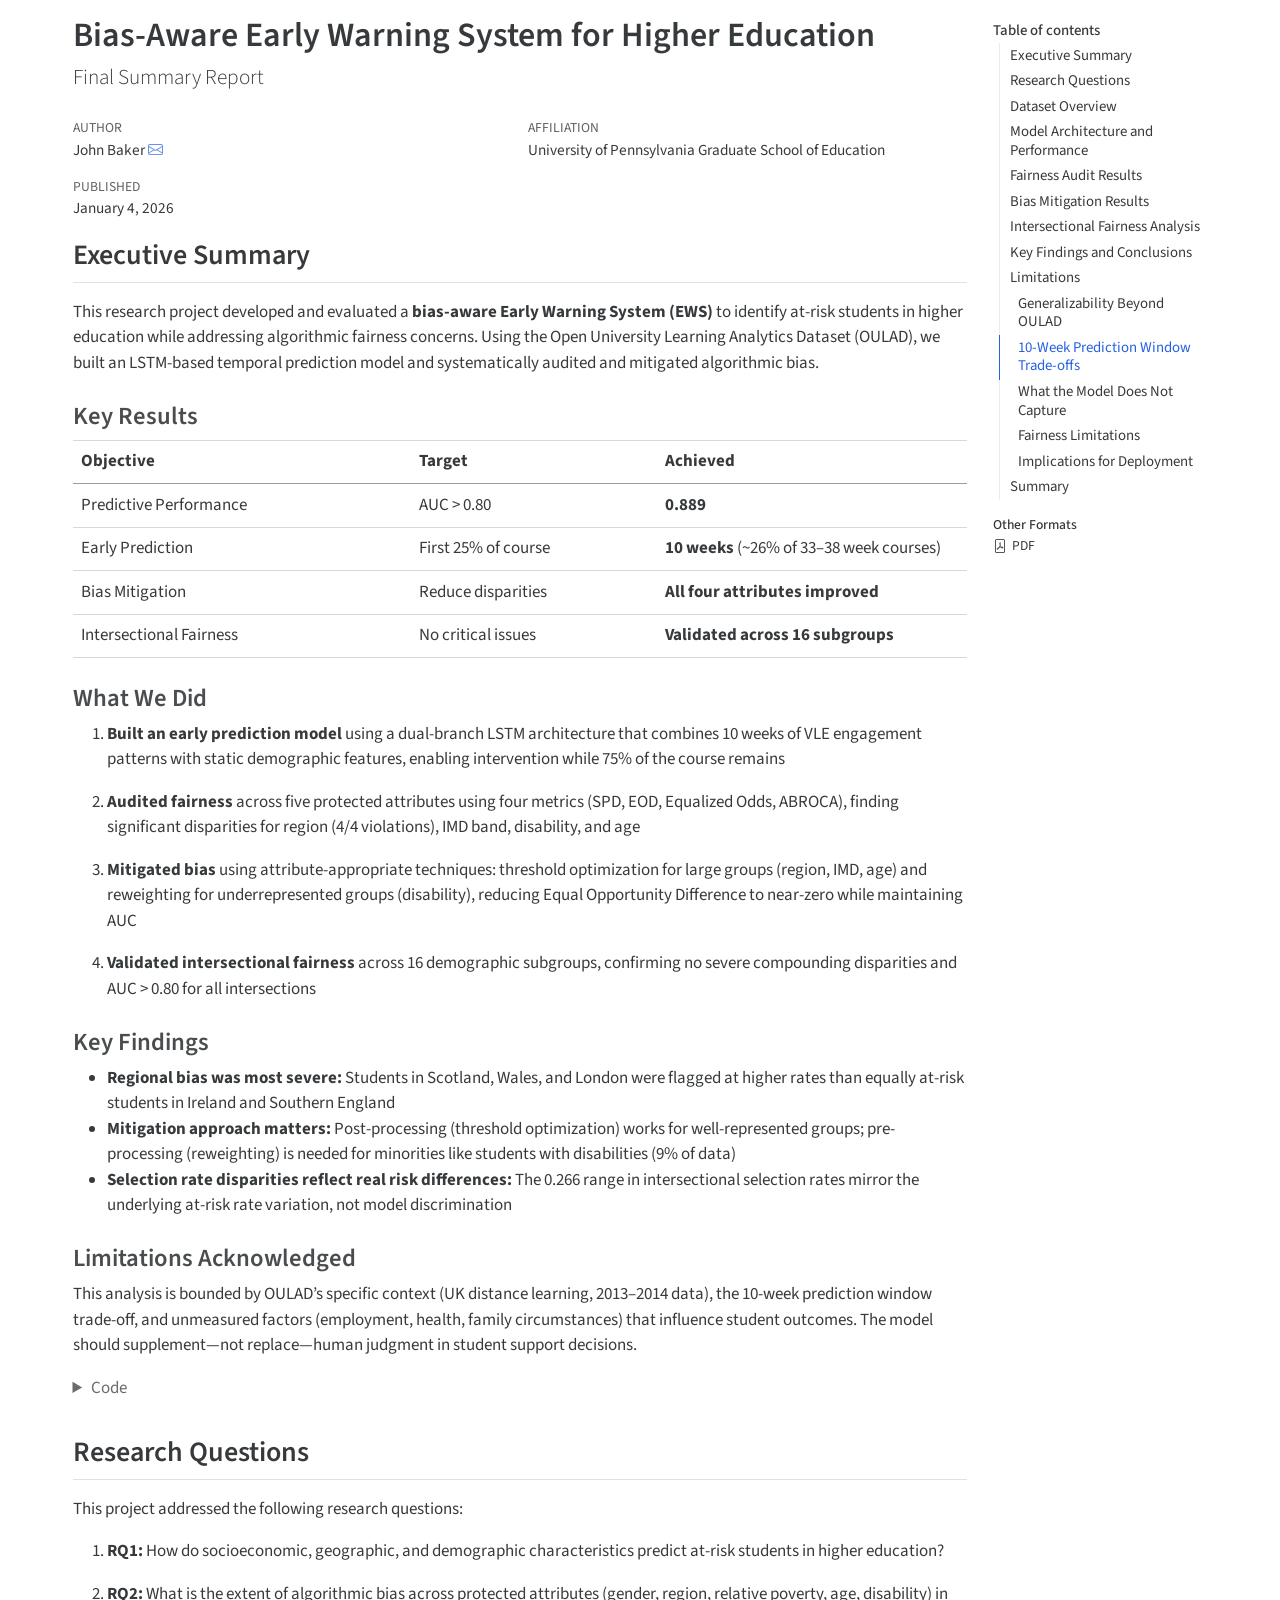
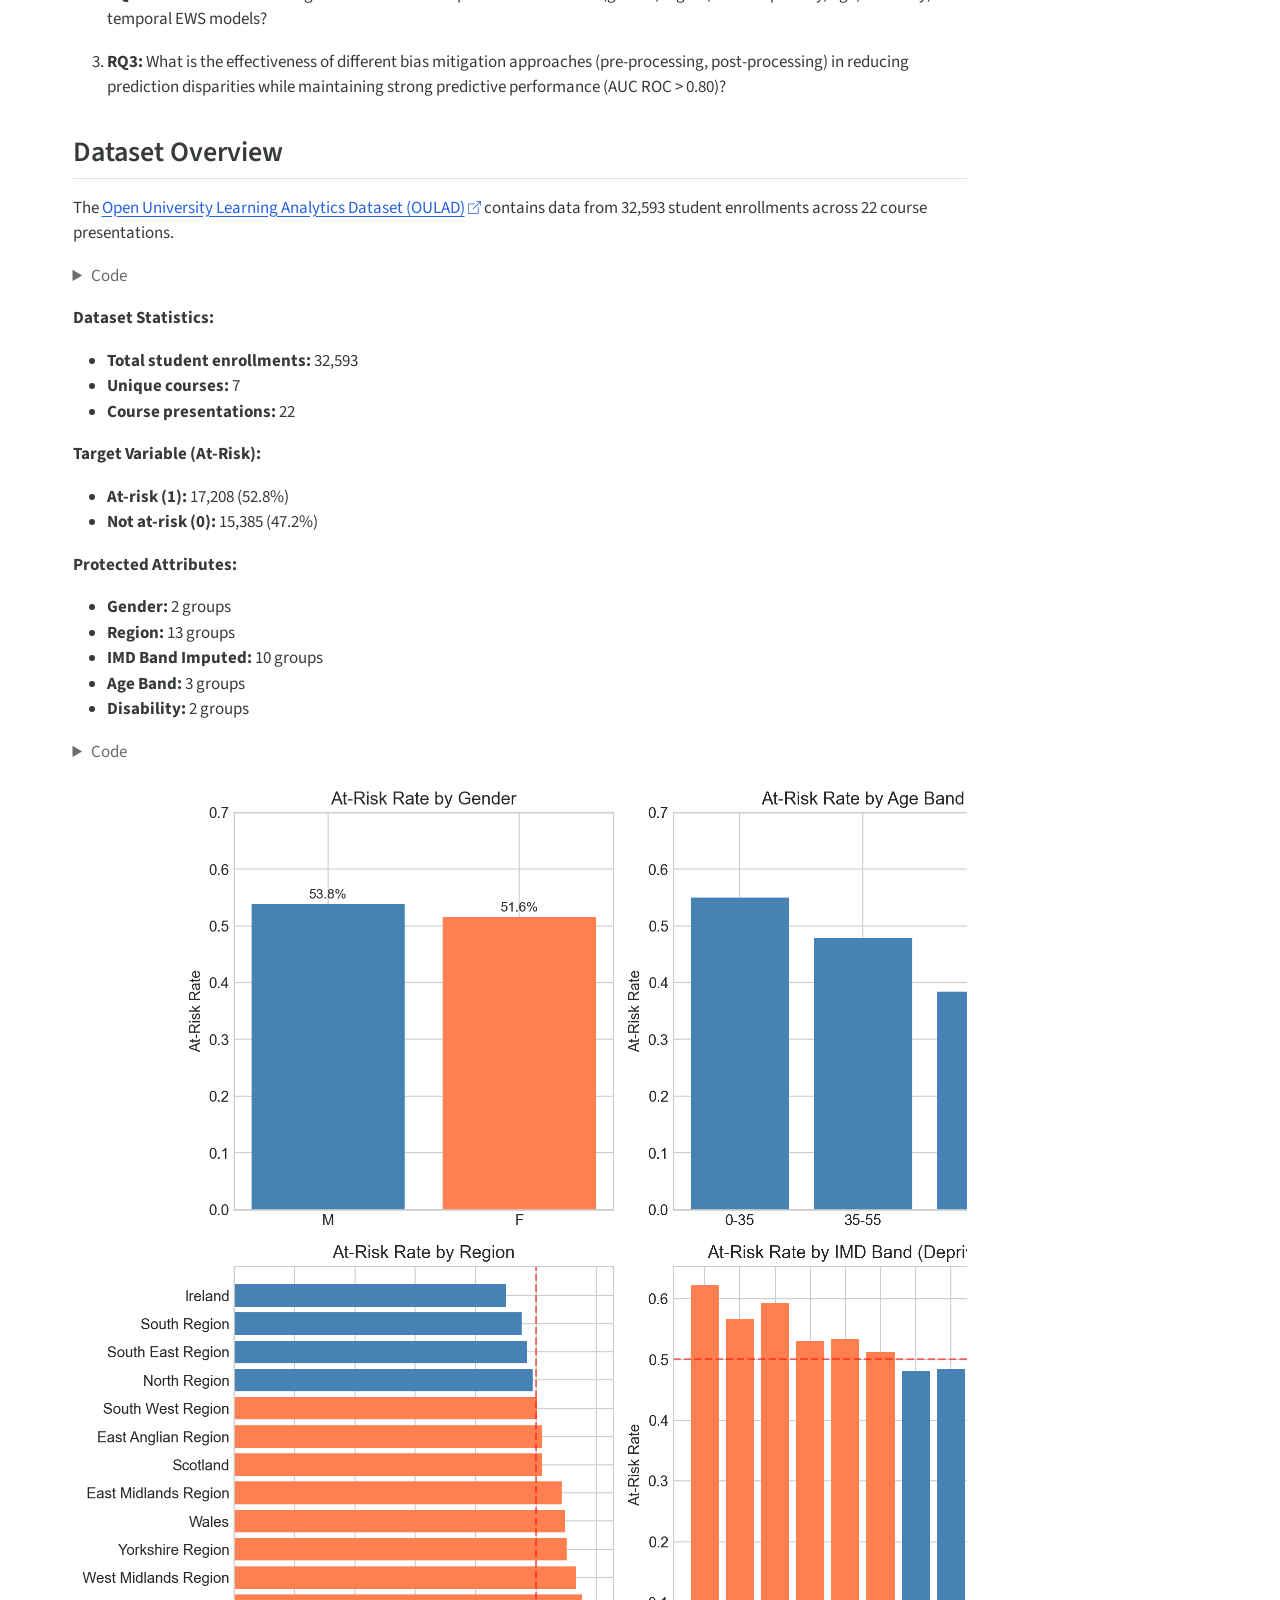
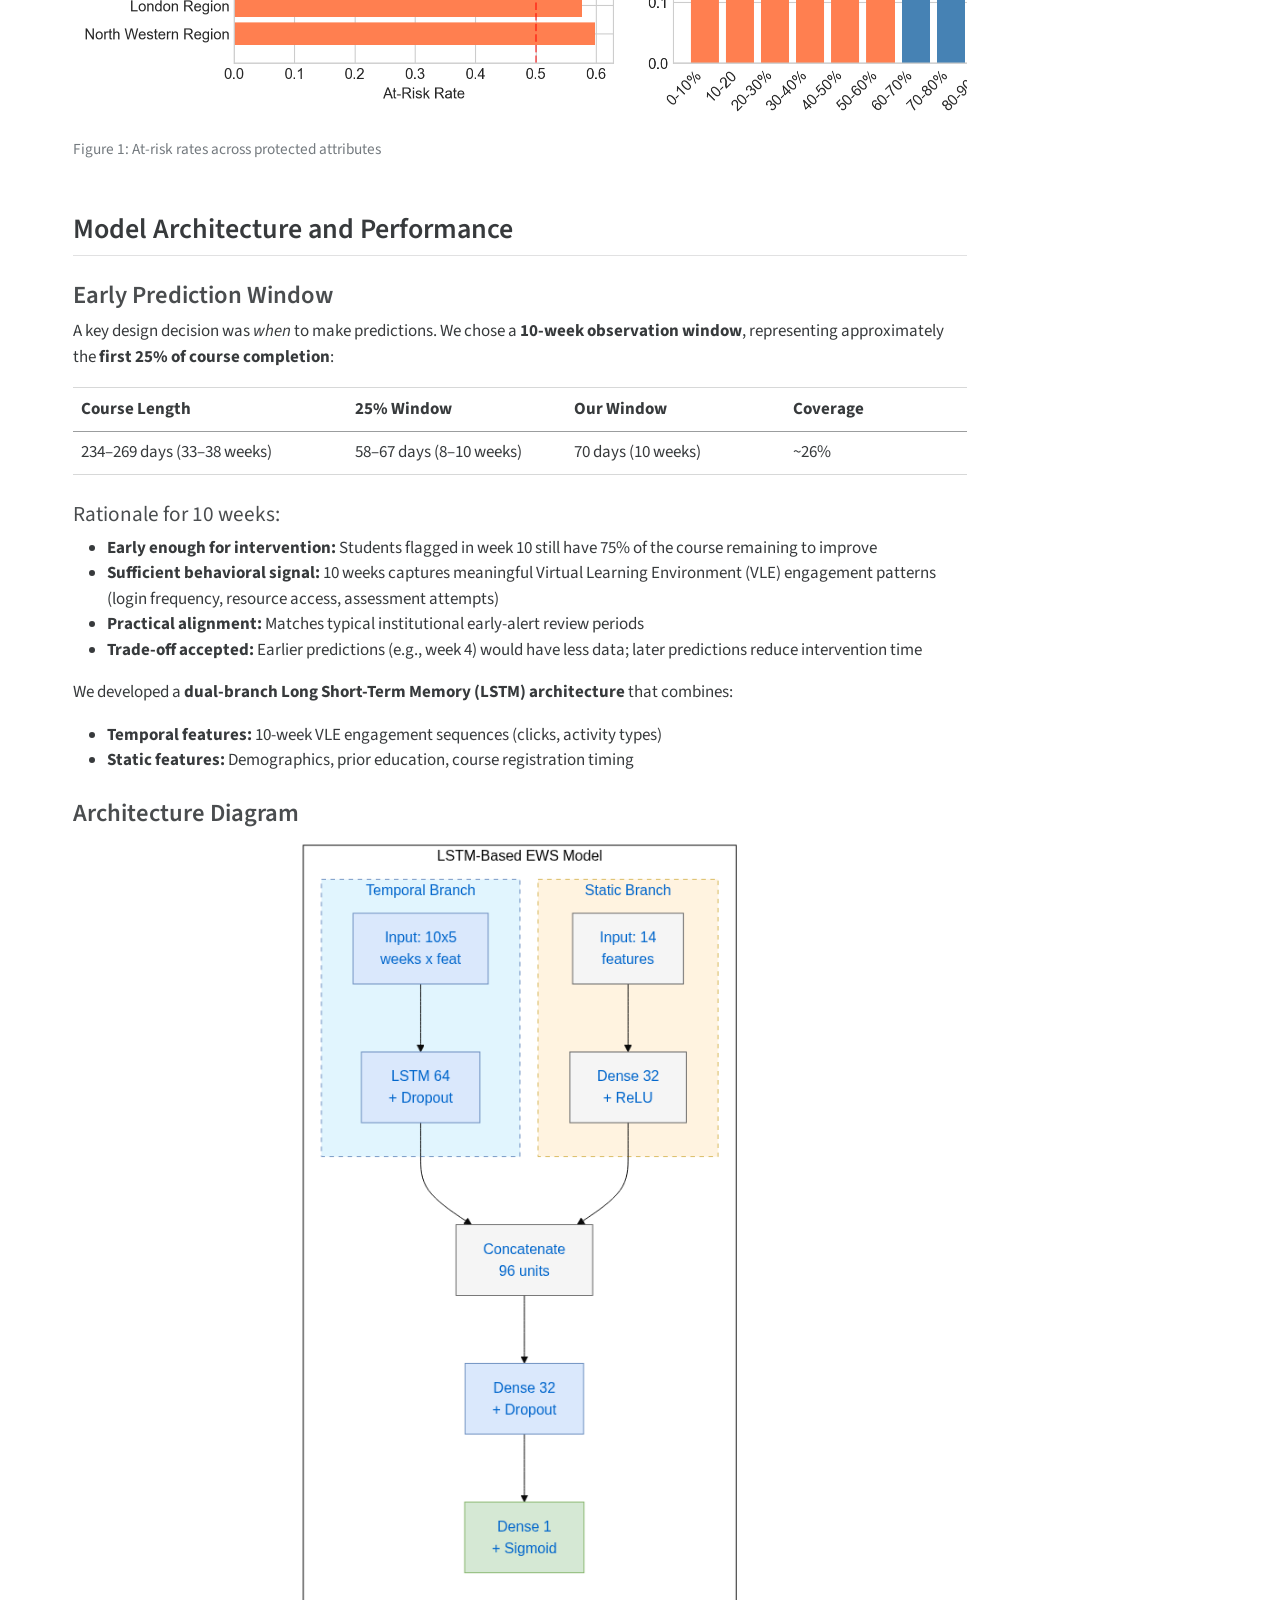
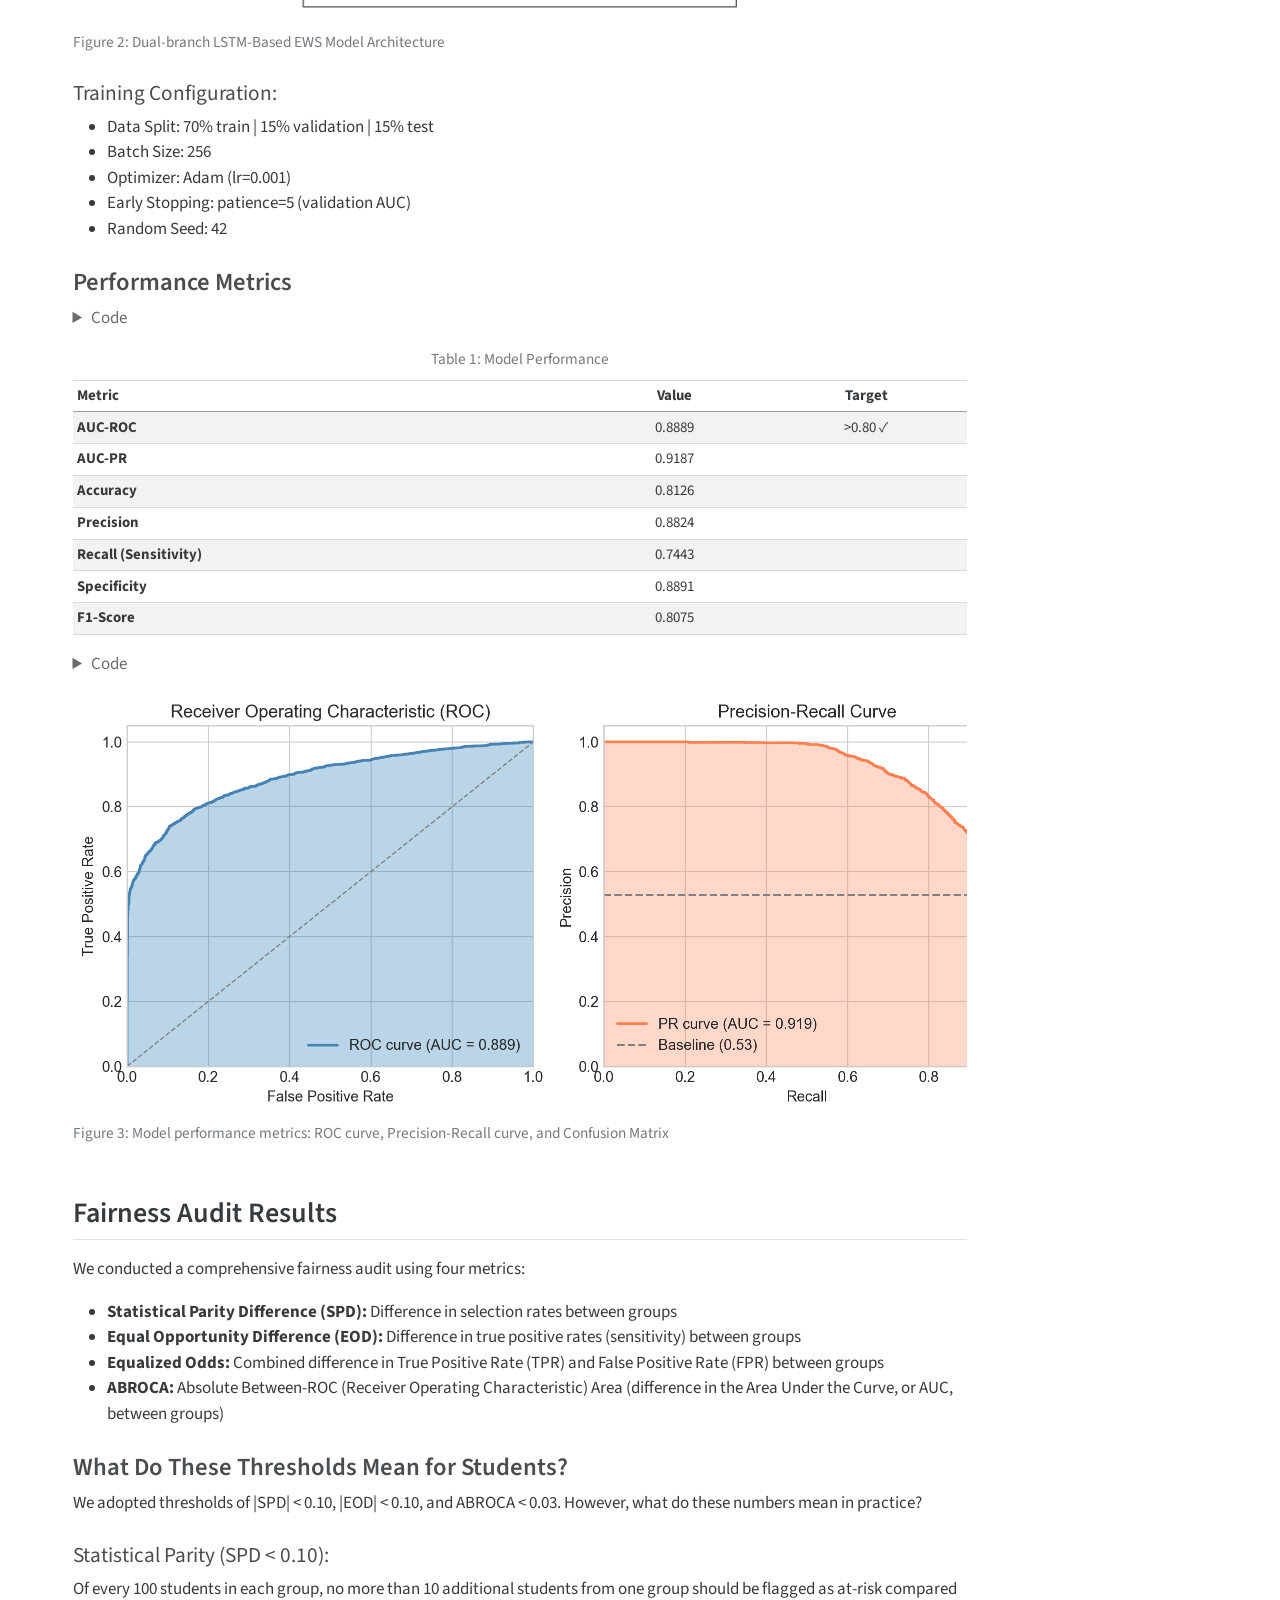
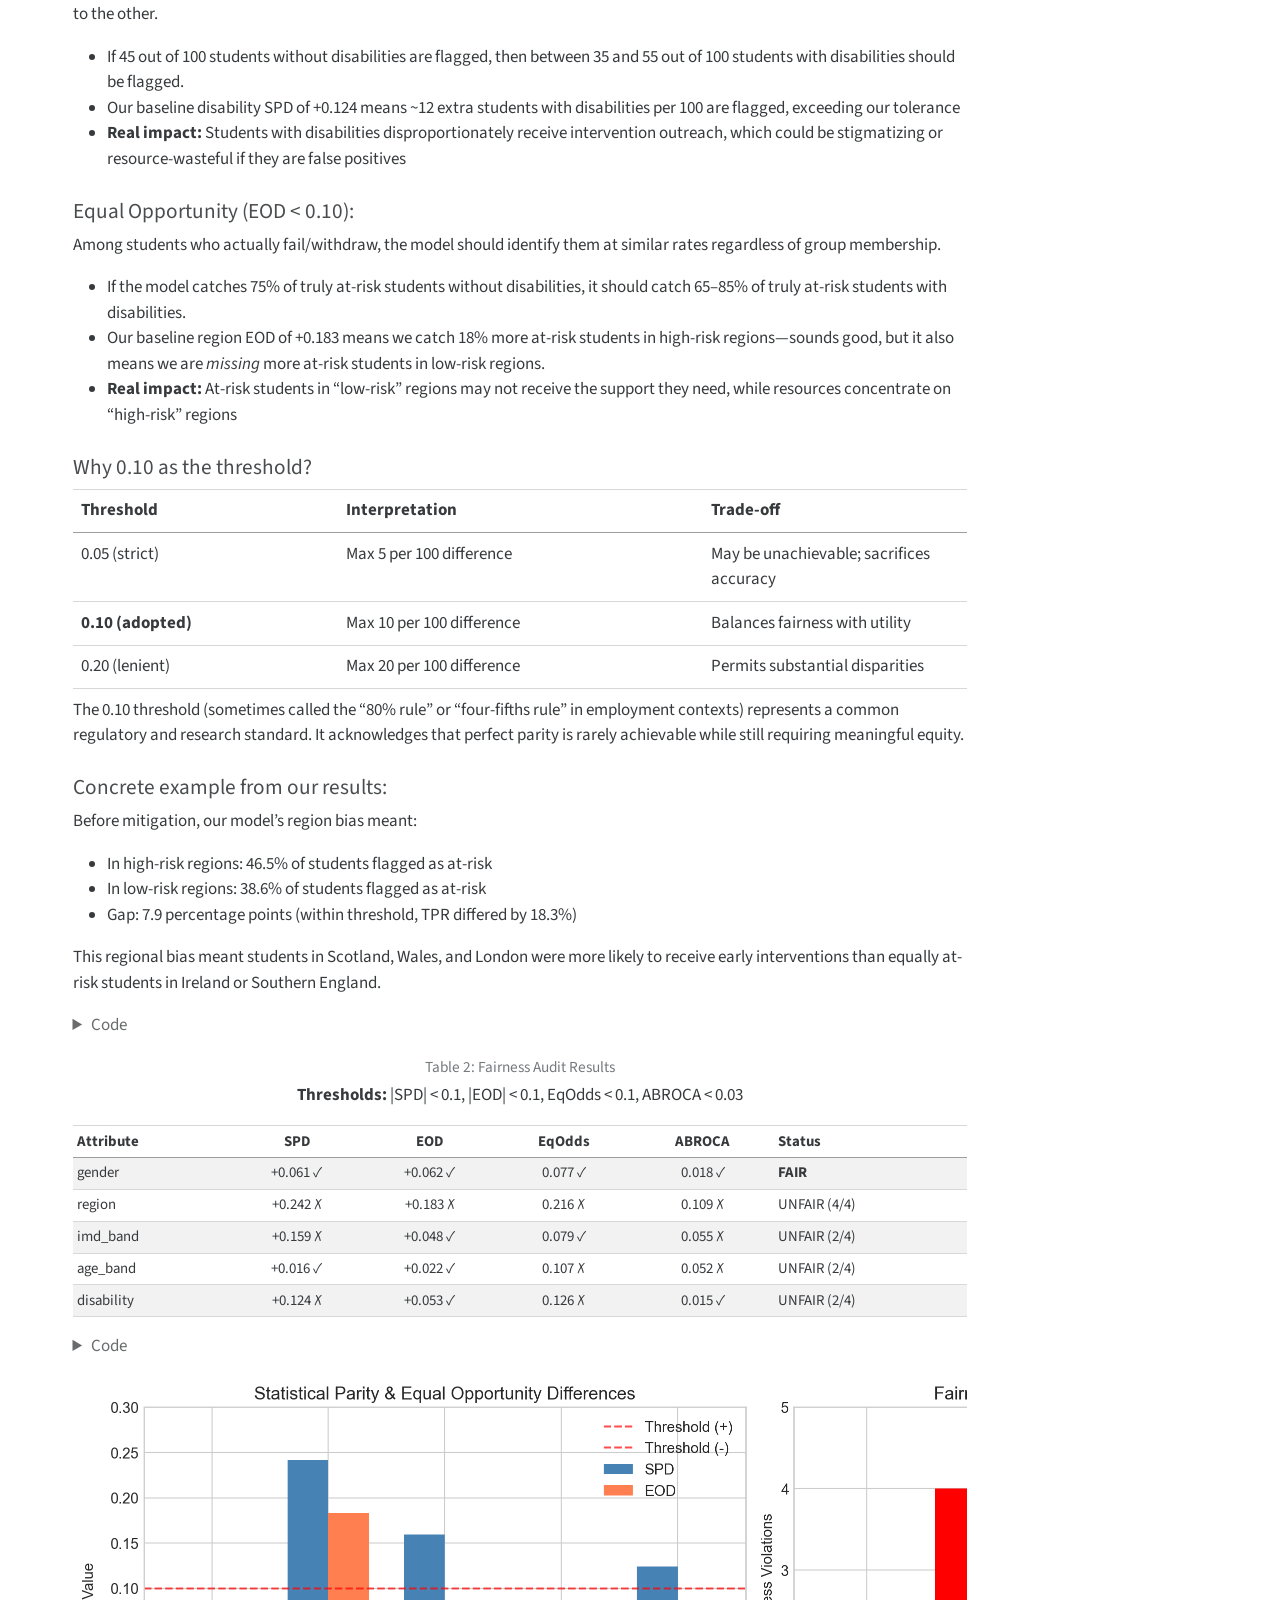
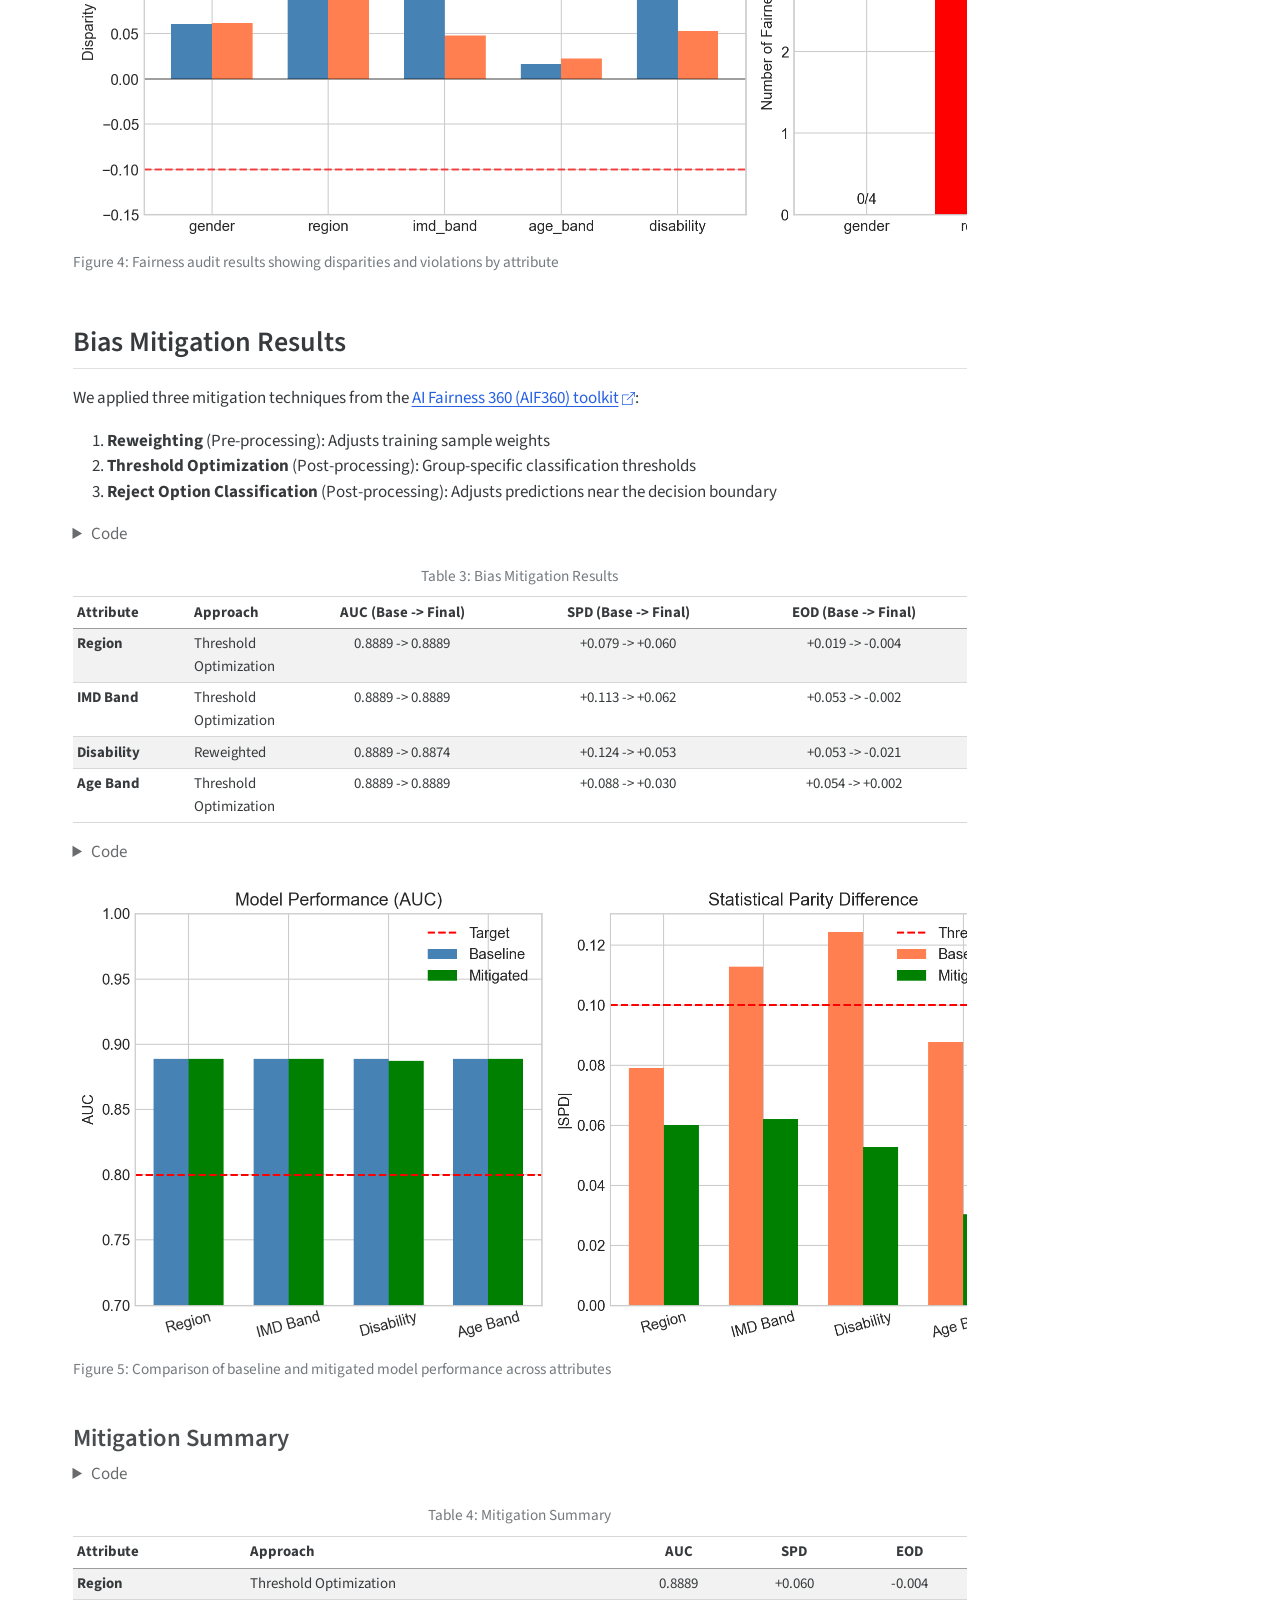
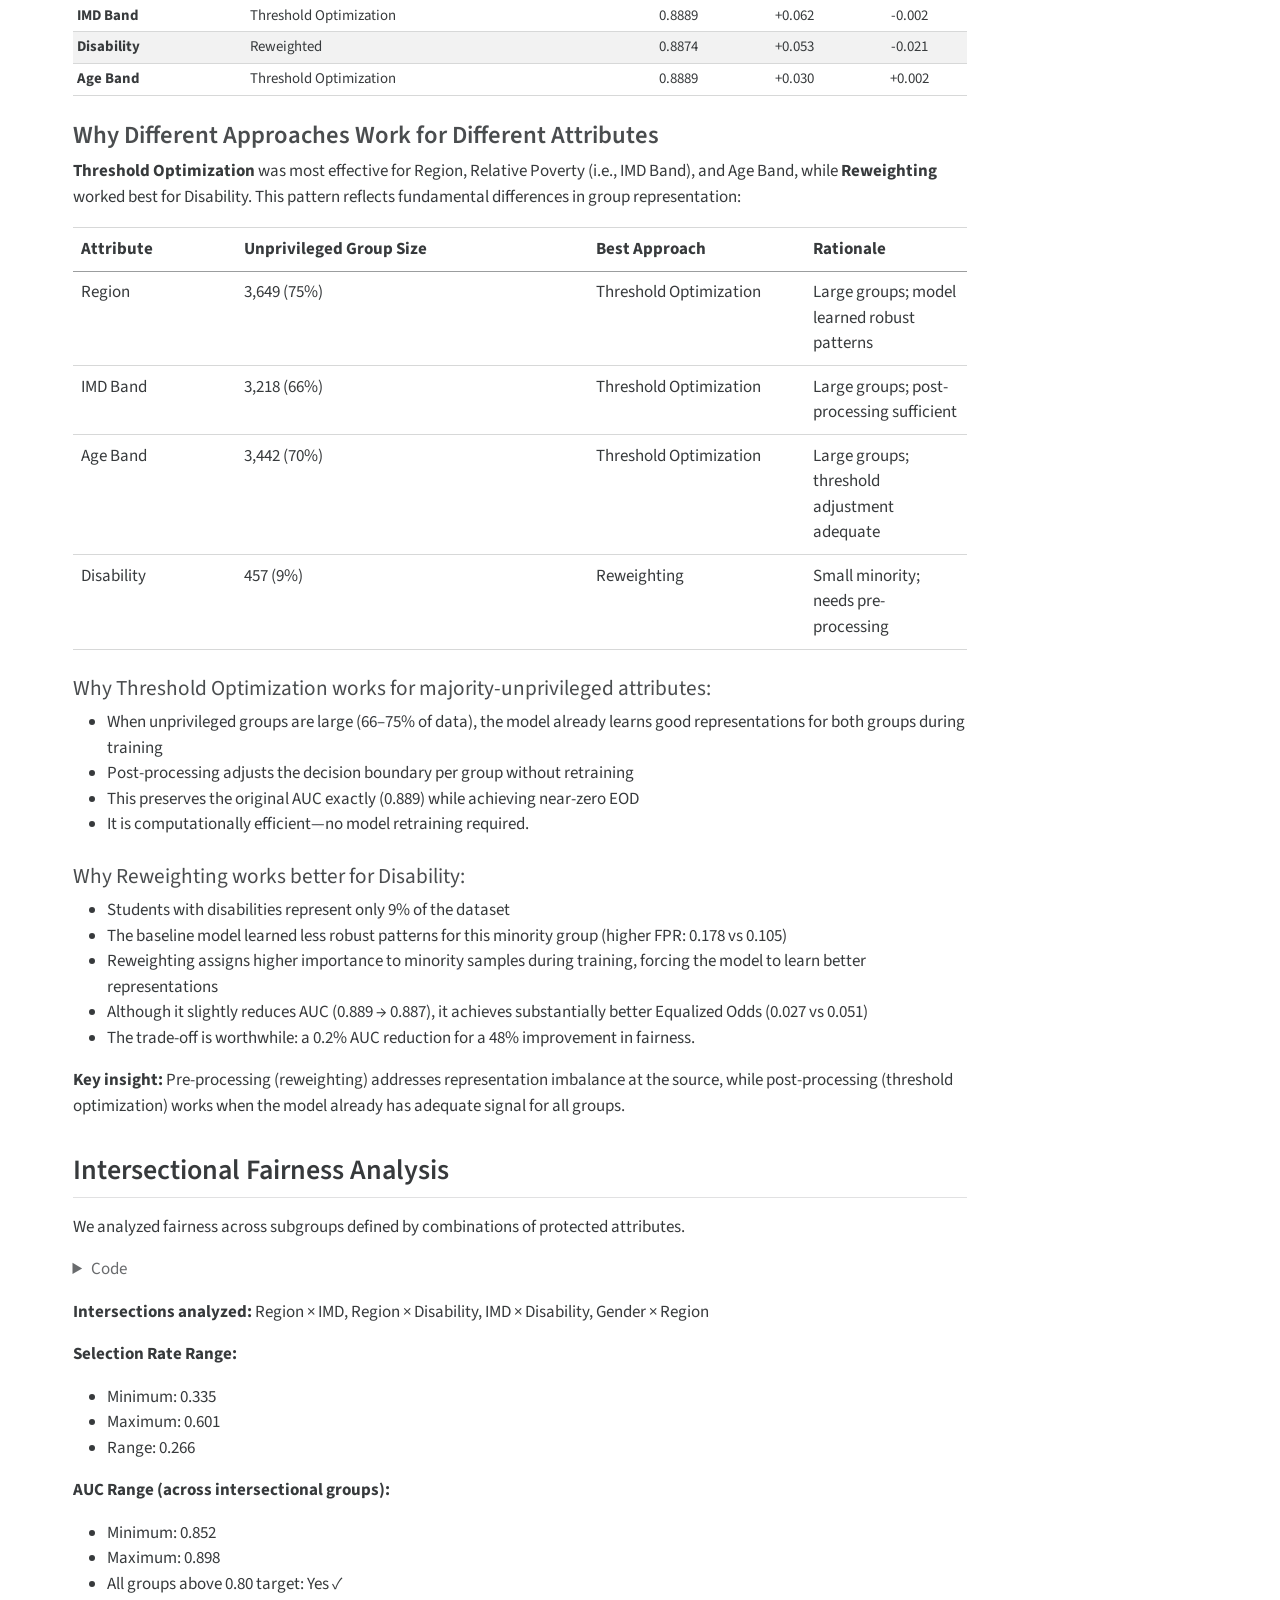
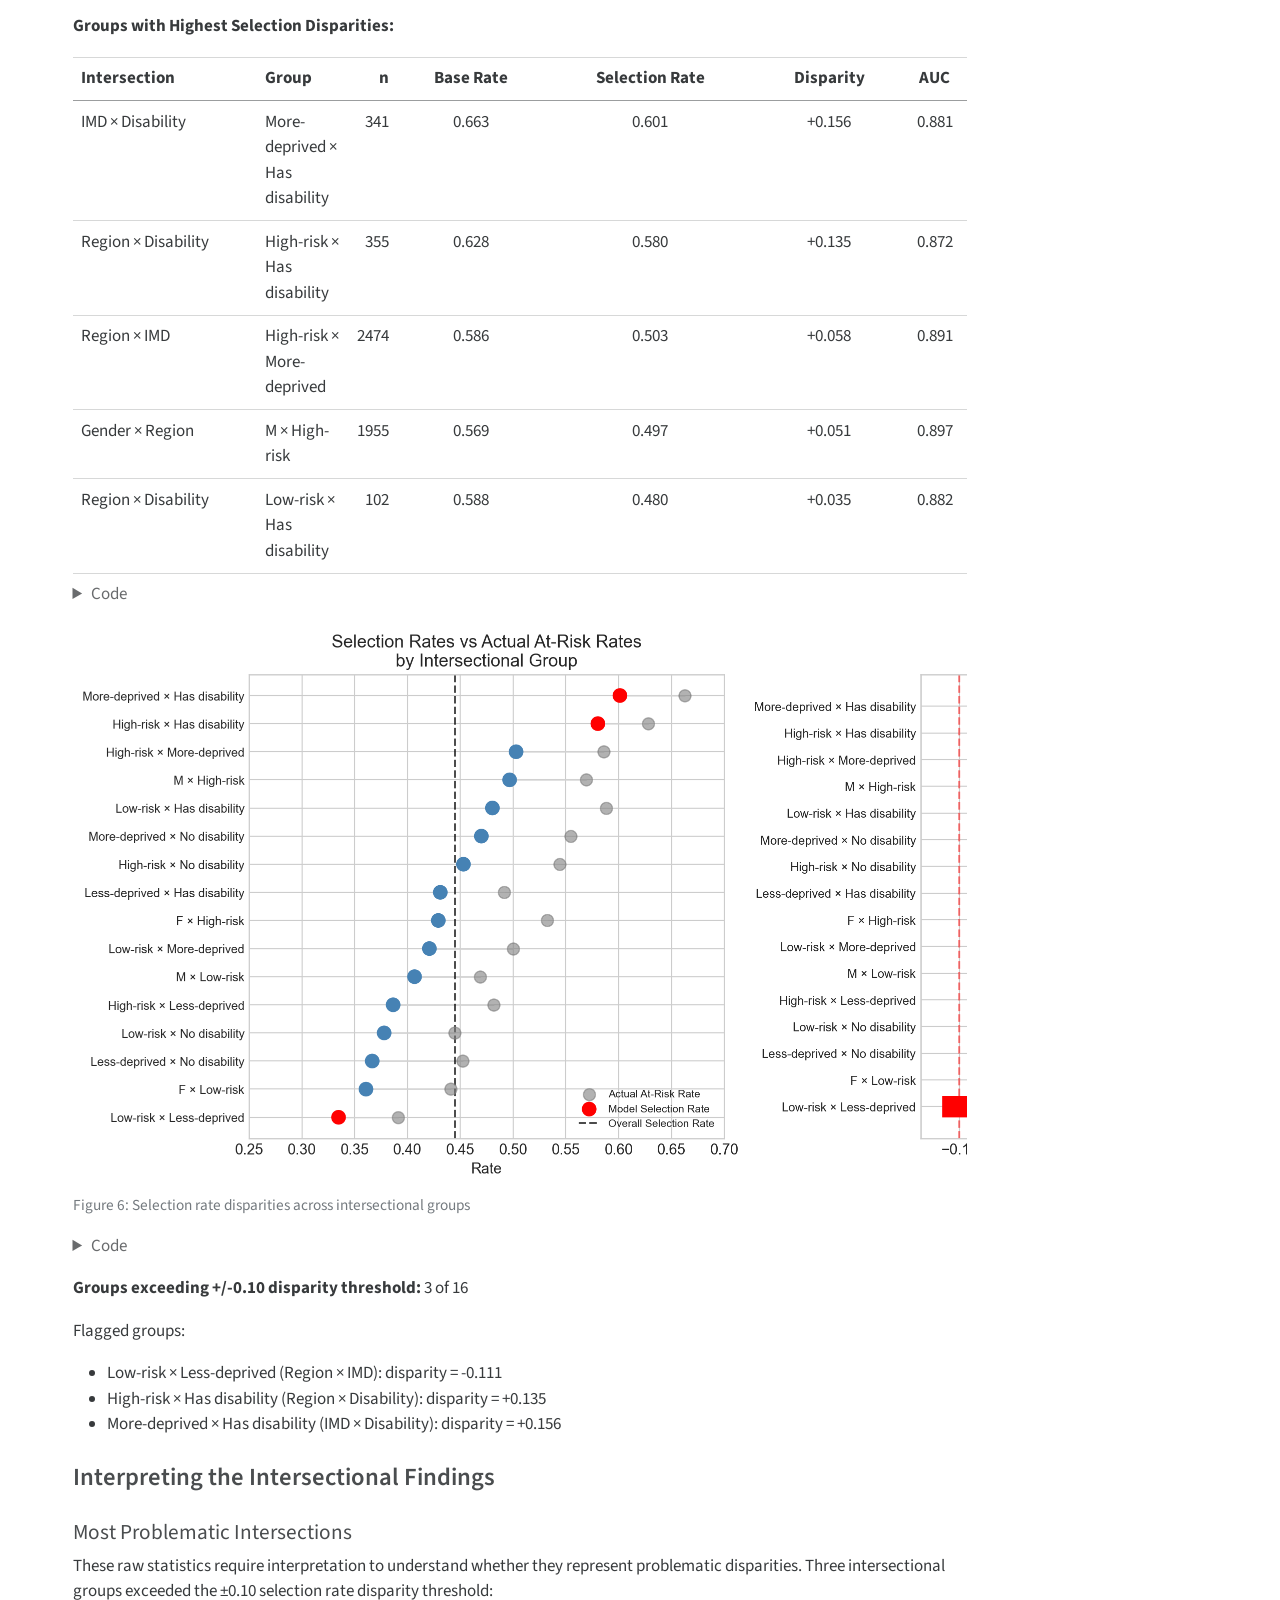
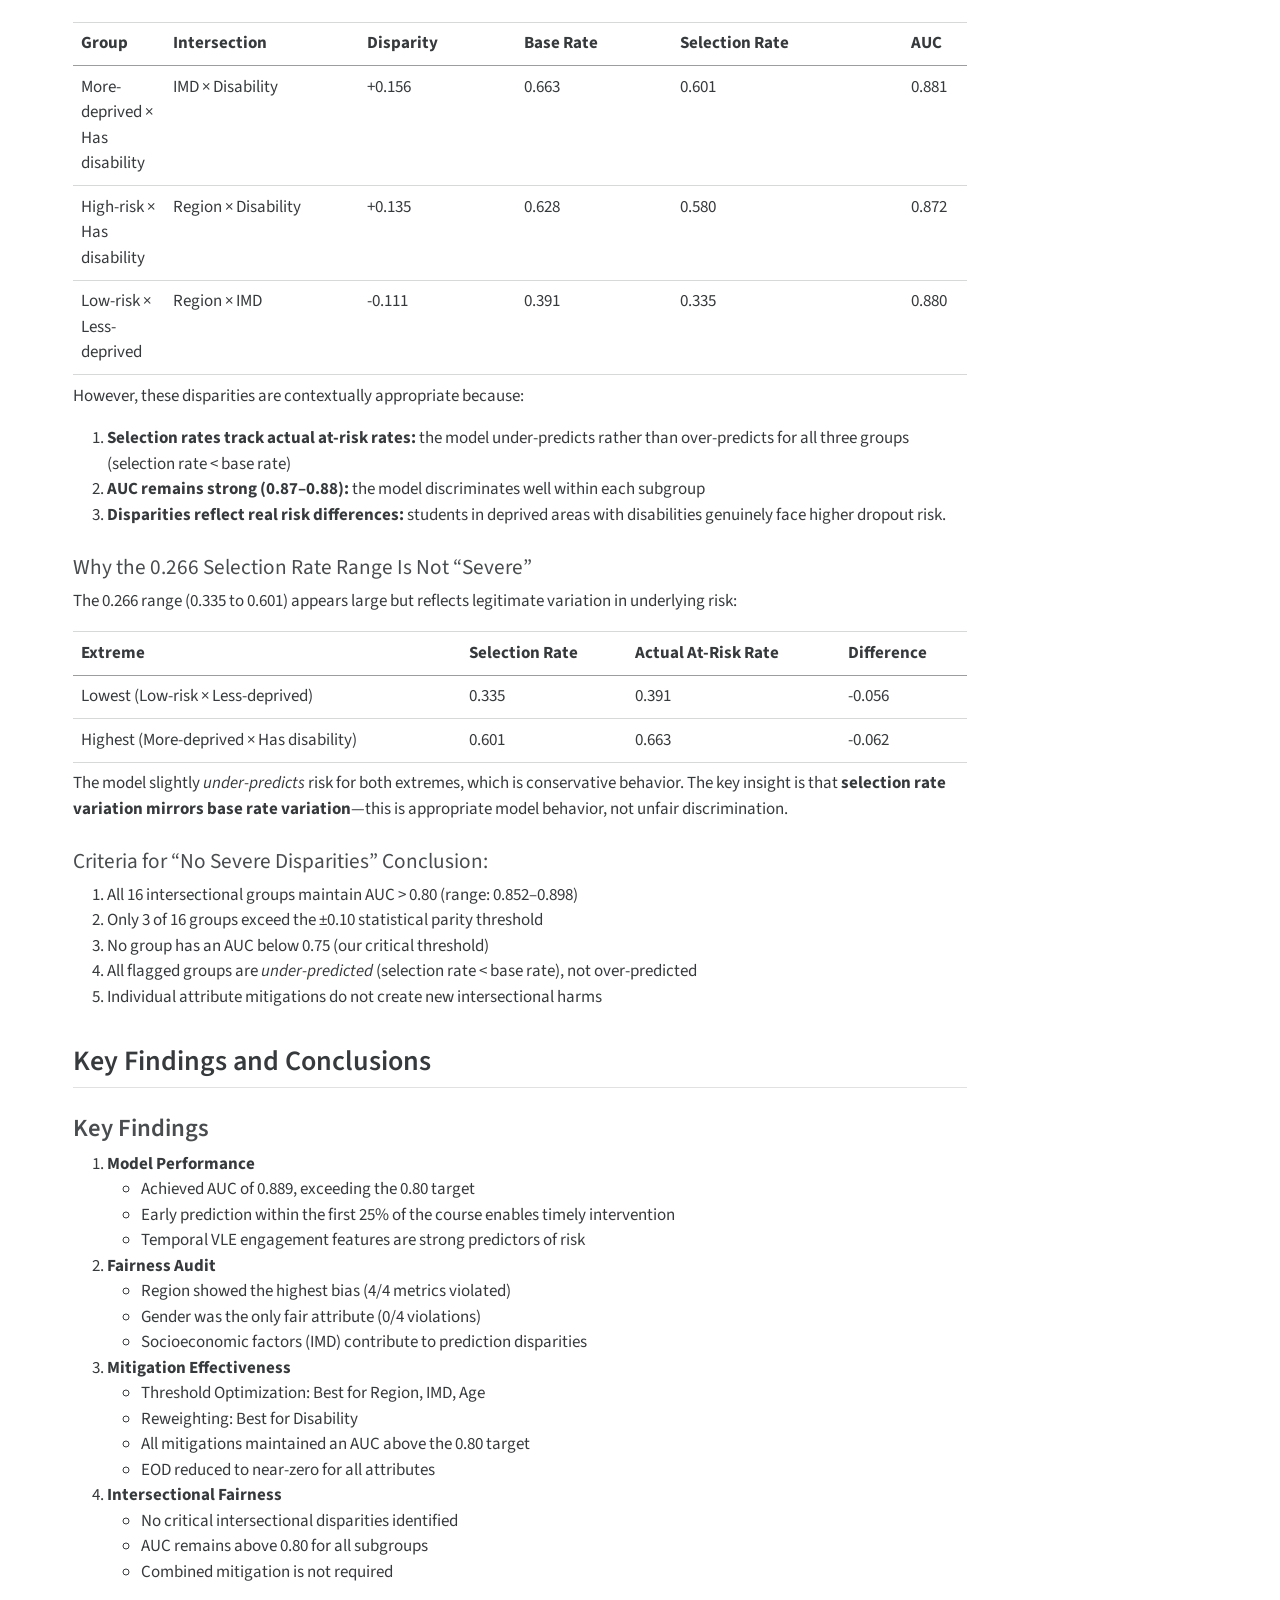
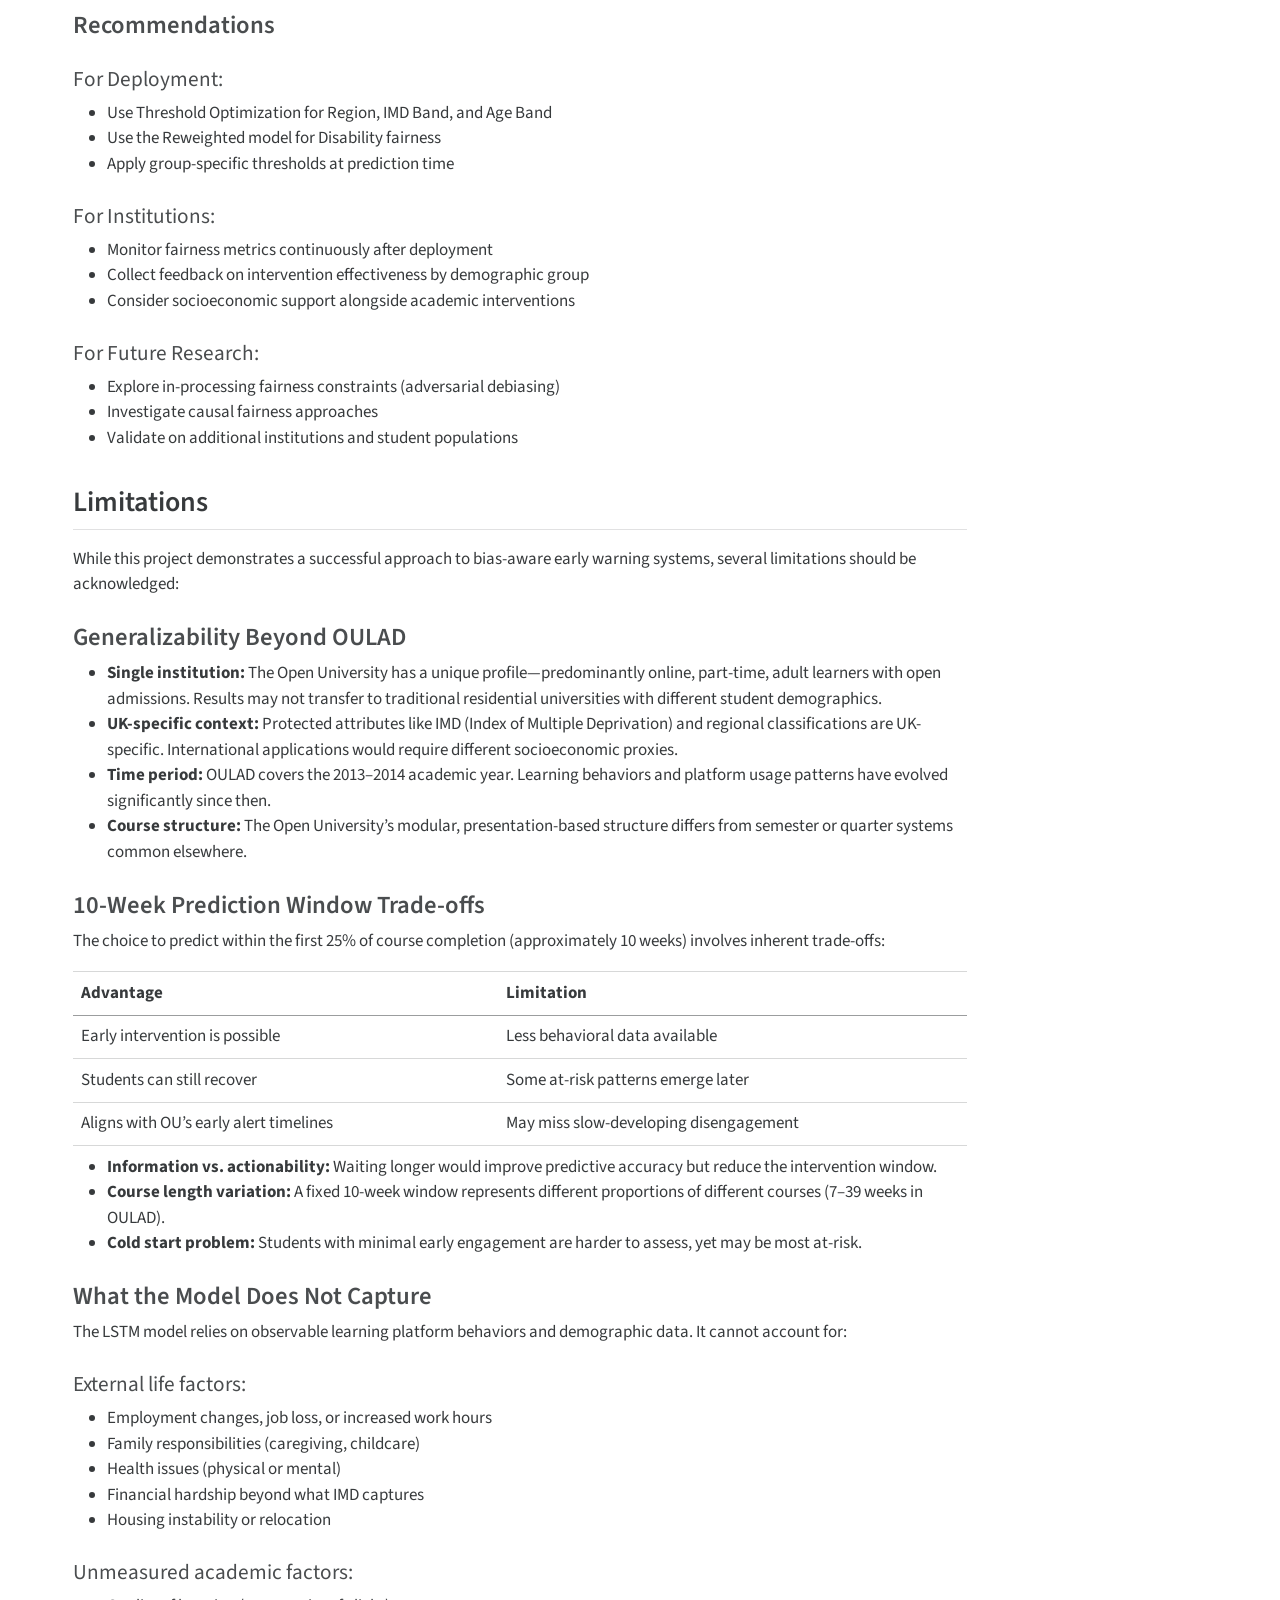
==== commit 933e9296: "Updated Quarto report, webpage, and PDF" ====
--- a/index.html
+++ b/index.html
@@ -324,18 +324,17 @@
 <span id="cb2-25"><a href="#cb2-25" aria-hidden="true" tabindex="-1"></a></span>
 <span id="cb2-26"><a href="#cb2-26" aria-hidden="true" tabindex="-1"></a><span class="ss">**Protected Attributes:**</span></span>
 <span id="cb2-27"><a href="#cb2-27" aria-hidden="true" tabindex="-1"></a></span>
-<span id="cb2-28"><a href="#cb2-28" aria-hidden="true" tabindex="-1"></a><span class="ss">"""</span> </span>
-<span id="cb2-29"><a href="#cb2-29" aria-hidden="true" tabindex="-1"></a><span class="co"># ^ Note the extra newlines above to separate the header from the list</span></span>
-<span id="cb2-30"><a href="#cb2-30" aria-hidden="true" tabindex="-1"></a></span>
-<span id="cb2-31"><a href="#cb2-31" aria-hidden="true" tabindex="-1"></a><span class="co"># 3. Loop to add bullet points</span></span>
-<span id="cb2-32"><a href="#cb2-32" aria-hidden="true" tabindex="-1"></a><span class="cf">for</span> attr <span class="kw">in</span> [<span class="st">'gender'</span>, <span class="st">'region'</span>, <span class="st">'imd_band_imputed'</span>, <span class="st">'age_band'</span>, <span class="st">'disability'</span>]:</span>
-<span id="cb2-33"><a href="#cb2-33" aria-hidden="true" tabindex="-1"></a>    <span class="cf">if</span> attr <span class="kw">in</span> static_df.columns:</span>
-<span id="cb2-34"><a href="#cb2-34" aria-hidden="true" tabindex="-1"></a>        count <span class="op">=</span> static_df[attr].nunique()</span>
-<span id="cb2-35"><a href="#cb2-35" aria-hidden="true" tabindex="-1"></a>        clean_name <span class="op">=</span> attr.replace(<span class="st">'_'</span>, <span class="st">' '</span>).title().replace(<span class="st">'Imd'</span>, <span class="st">'IMD'</span>)</span>
-<span id="cb2-36"><a href="#cb2-36" aria-hidden="true" tabindex="-1"></a>        <span class="co"># Add the bullet point with a newline at the end</span></span>
-<span id="cb2-37"><a href="#cb2-37" aria-hidden="true" tabindex="-1"></a>        report_text <span class="op">+=</span> <span class="ss">f"* **</span><span class="sc">{</span>clean_name<span class="sc">}</span><span class="ss">:** </span><span class="sc">{</span>count<span class="sc">}</span><span class="ss"> groups</span><span class="ch">\n</span><span class="ss">"</span></span>
-<span id="cb2-38"><a href="#cb2-38" aria-hidden="true" tabindex="-1"></a></span>
-<span id="cb2-39"><a href="#cb2-39" aria-hidden="true" tabindex="-1"></a>display(Markdown(report_text))</span></code></pre></div><button title="Copy to Clipboard" class="code-copy-button"><i class="bi"></i></button></div>
+<span id="cb2-28"><a href="#cb2-28" aria-hidden="true" tabindex="-1"></a><span class="ss">"""</span></span>
+<span id="cb2-29"><a href="#cb2-29" aria-hidden="true" tabindex="-1"></a></span>
+<span id="cb2-30"><a href="#cb2-30" aria-hidden="true" tabindex="-1"></a><span class="co"># 3. Loop to add bullet points</span></span>
+<span id="cb2-31"><a href="#cb2-31" aria-hidden="true" tabindex="-1"></a><span class="cf">for</span> attr <span class="kw">in</span> [<span class="st">'gender'</span>, <span class="st">'region'</span>, <span class="st">'imd_band_imputed'</span>, <span class="st">'age_band'</span>, <span class="st">'disability'</span>]:</span>
+<span id="cb2-32"><a href="#cb2-32" aria-hidden="true" tabindex="-1"></a>    <span class="cf">if</span> attr <span class="kw">in</span> static_df.columns:</span>
+<span id="cb2-33"><a href="#cb2-33" aria-hidden="true" tabindex="-1"></a>        count <span class="op">=</span> static_df[attr].nunique()</span>
+<span id="cb2-34"><a href="#cb2-34" aria-hidden="true" tabindex="-1"></a>        clean_name <span class="op">=</span> attr.replace(<span class="st">'_'</span>, <span class="st">' '</span>).title().replace(<span class="st">'Imd'</span>, <span class="st">'IMD'</span>)</span>
+<span id="cb2-35"><a href="#cb2-35" aria-hidden="true" tabindex="-1"></a>        <span class="co"># Add the bullet point with a newline at the end</span></span>
+<span id="cb2-36"><a href="#cb2-36" aria-hidden="true" tabindex="-1"></a>        report_text <span class="op">+=</span> <span class="ss">f"* **</span><span class="sc">{</span>clean_name<span class="sc">}</span><span class="ss">:** </span><span class="sc">{</span>count<span class="sc">}</span><span class="ss"> groups</span><span class="ch">\n</span><span class="ss">"</span></span>
+<span id="cb2-37"><a href="#cb2-37" aria-hidden="true" tabindex="-1"></a></span>
+<span id="cb2-38"><a href="#cb2-38" aria-hidden="true" tabindex="-1"></a>display(Markdown(report_text))</span></code></pre></div><button title="Copy to Clipboard" class="code-copy-button"><i class="bi"></i></button></div>
 </details>
 <p><strong>Dataset Statistics:</strong></p>
 <ul>
@@ -445,7 +444,7 @@
 <h2 class="anchored" data-anchor-id="model-architecture-and-performance">Model Architecture and Performance</h2>
 <section id="early-prediction-window" class="level3">
 <h3 class="anchored" data-anchor-id="early-prediction-window">Early Prediction Window</h3>
-<p>A key design decision was <strong>when</strong> to make predictions. We chose a <strong>10-week observation window</strong>, representing approximately the <strong>first 25% of course completion</strong>:</p>
+<p>A key design decision was <em>when</em> to make predictions. We chose a <strong>10-week observation window</strong>, representing approximately the <strong>first 25% of course completion</strong>:</p>
 <table class="caption-top table">
 <colgroup>
 <col style="width: 30%">
@@ -668,8 +667,8 @@
 <ul>
 <li><strong>Statistical Parity Difference (SPD):</strong> Difference in selection rates between groups</li>
 <li><strong>Equal Opportunity Difference (EOD):</strong> Difference in true positive rates (sensitivity) between groups</li>
-<li><strong>Equalized Odds:</strong> Combined difference in TPR and FPR between groups</li>
-<li><strong>ABROCA:</strong> Absolute Between-ROC Area (difference in the Area Under the Curve, or AUC, between groups)</li>
+<li><strong>Equalized Odds:</strong> Combined difference in True Positive Rate (TPR) and False Positive Rate (FPR) between groups</li>
+<li><strong>ABROCA:</strong> Absolute Between-ROC (Receiver Operating Characteristic) Area (difference in the Area Under the Curve, or AUC, between groups)</li>
 </ul>
 <section id="what-do-these-thresholds-mean-for-students" class="level3">
 <h3 class="anchored" data-anchor-id="what-do-these-thresholds-mean-for-students">What Do These Thresholds Mean for Students?</h3>
@@ -733,7 +732,7 @@
 <ul>
 <li>In high-risk regions: 46.5% of students flagged as at-risk</li>
 <li>In low-risk regions: 38.6% of students flagged as at-risk</li>
-<li>Gap: 7.9 percentage points (within threshold, but True Positive Rate, or TPR, differed by 18.3%)</li>
+<li>Gap: 7.9 percentage points (within threshold, TPR differed by 18.3%)</li>
 </ul>
 <p>This regional bias meant students in Scotland, Wales, and London were more likely to receive early interventions than equally at-risk students in Ireland or Southern England.</p>
 <details class="code-fold">
@@ -1213,7 +1212,7 @@
 <h4 class="anchored" data-anchor-id="why-reweighting-works-better-for-disability">Why Reweighting works better for Disability:</h4>
 <ul>
 <li>Students with disabilities represent only 9% of the dataset</li>
-<li>The baseline model learned less robust patterns for this minority group (higher False Positive Rate, or FPR: 0.178 vs 0.105)</li>
+<li>The baseline model learned less robust patterns for this minority group (higher FPR: 0.178 vs 0.105)</li>
 <li>Reweighting assigns higher importance to minority samples during training, forcing the model to learn better representations</li>
 <li>Although it slightly reduces AUC (0.889 → 0.887), it achieves substantially better Equalized Odds (0.027 vs 0.051)</li>
 <li>The trade-off is worthwhile: a 0.2% AUC reduction for a 48% improvement in fairness.</li>
@@ -1601,24 +1600,30 @@
 </section>
 <section id="recommendations" class="level3">
 <h3 class="anchored" data-anchor-id="recommendations">Recommendations</h3>
-<p><strong>For Deployment:</strong></p>
+<section id="for-deployment" class="level4">
+<h4 class="anchored" data-anchor-id="for-deployment">For Deployment:</h4>
 <ul>
 <li>Use Threshold Optimization for Region, IMD Band, and Age Band</li>
 <li>Use the Reweighted model for Disability fairness</li>
 <li>Apply group-specific thresholds at prediction time</li>
 </ul>
-<p><strong>For Institutions:</strong></p>
+</section>
+<section id="for-institutions" class="level4">
+<h4 class="anchored" data-anchor-id="for-institutions">For Institutions:</h4>
 <ul>
 <li>Monitor fairness metrics continuously after deployment</li>
 <li>Collect feedback on intervention effectiveness by demographic group</li>
 <li>Consider socioeconomic support alongside academic interventions</li>
 </ul>
-<p><strong>For Future Research:</strong></p>
+</section>
+<section id="for-future-research" class="level4">
+<h4 class="anchored" data-anchor-id="for-future-research">For Future Research:</h4>
 <ul>
 <li>Explore in-processing fairness constraints (adversarial debiasing)</li>
 <li>Investigate causal fairness approaches</li>
 <li>Validate on additional institutions and student populations</li>
 </ul>
+</section>
 </section>
 </section>
 <section id="limitations" class="level2">
@@ -1671,7 +1676,8 @@
 <section id="what-the-model-does-not-capture" class="level3">
 <h3 class="anchored" data-anchor-id="what-the-model-does-not-capture">What the Model Does Not Capture</h3>
 <p>The LSTM model relies on observable learning platform behaviors and demographic data. It cannot account for:</p>
-<p><strong>External life factors:</strong></p>
+<section id="external-life-factors" class="level4">
+<h4 class="anchored" data-anchor-id="external-life-factors">External life factors:</h4>
 <ul>
 <li>Employment changes, job loss, or increased work hours</li>
 <li>Family responsibilities (caregiving, childcare)</li>
@@ -1679,7 +1685,9 @@
 <li>Financial hardship beyond what IMD captures</li>
 <li>Housing instability or relocation</li>
 </ul>
-<p><strong>Unmeasured academic factors:</strong></p>
+</section>
+<section id="unmeasured-academic-factors" class="level4">
+<h4 class="anchored" data-anchor-id="unmeasured-academic-factors">Unmeasured academic factors:</h4>
 <ul>
 <li>Quality of learning (vs.&nbsp;quantity of clicks)</li>
 <li>Peer support networks and study groups</li>
@@ -1687,13 +1695,16 @@
 <li>Motivation and self-efficacy</li>
 <li>Course-specific difficulty mismatches</li>
 </ul>
-<p><strong>Institutional factors:</strong></p>
+</section>
+<section id="institutional-factors" class="level4">
+<h4 class="anchored" data-anchor-id="institutional-factors">Institutional factors:</h4>
 <ul>
 <li>Quality of course materials and instruction</li>
 <li>Tutor responsiveness and support</li>
 <li>Technical barriers to platform access</li>
 <li>Changes in course structure mid-presentation</li>
 </ul>
+</section>
 </section>
 <section id="fairness-limitations" class="level3">
 <h3 class="anchored" data-anchor-id="fairness-limitations">Fairness Limitations</h3>
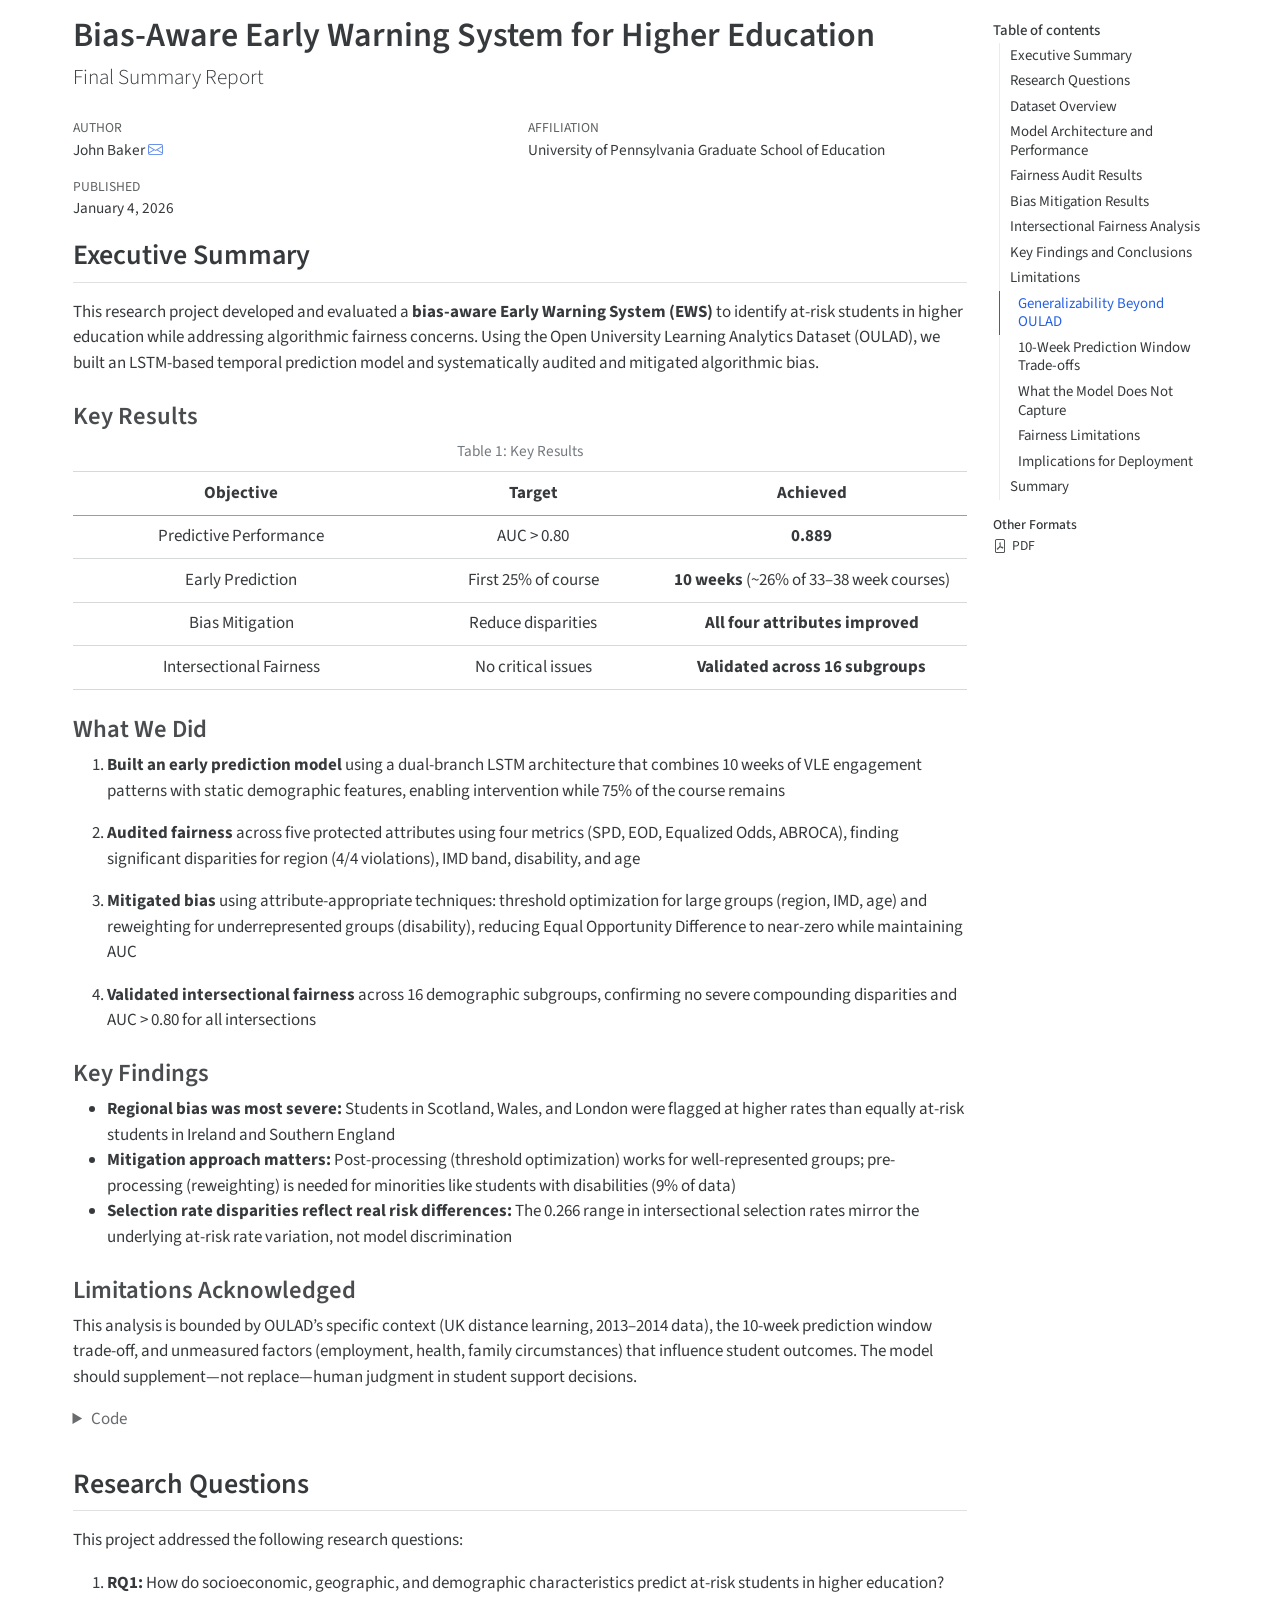
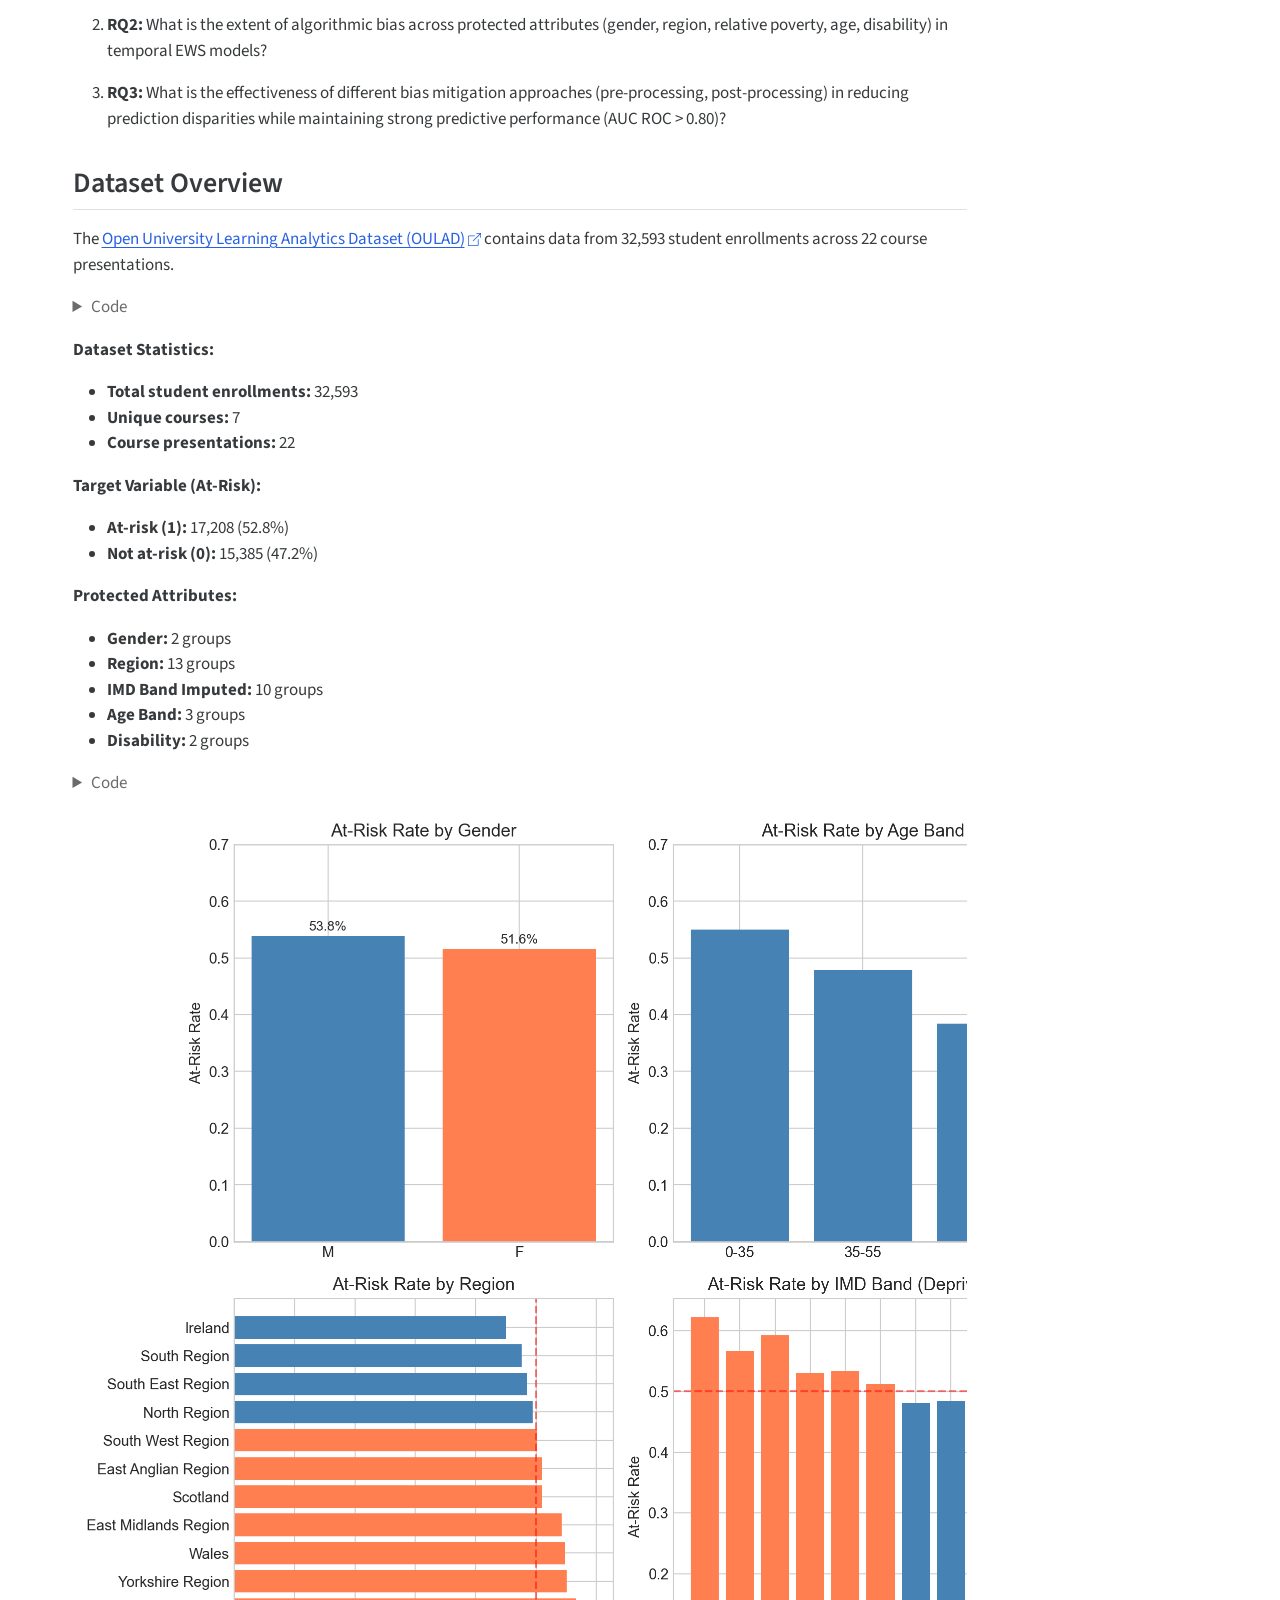
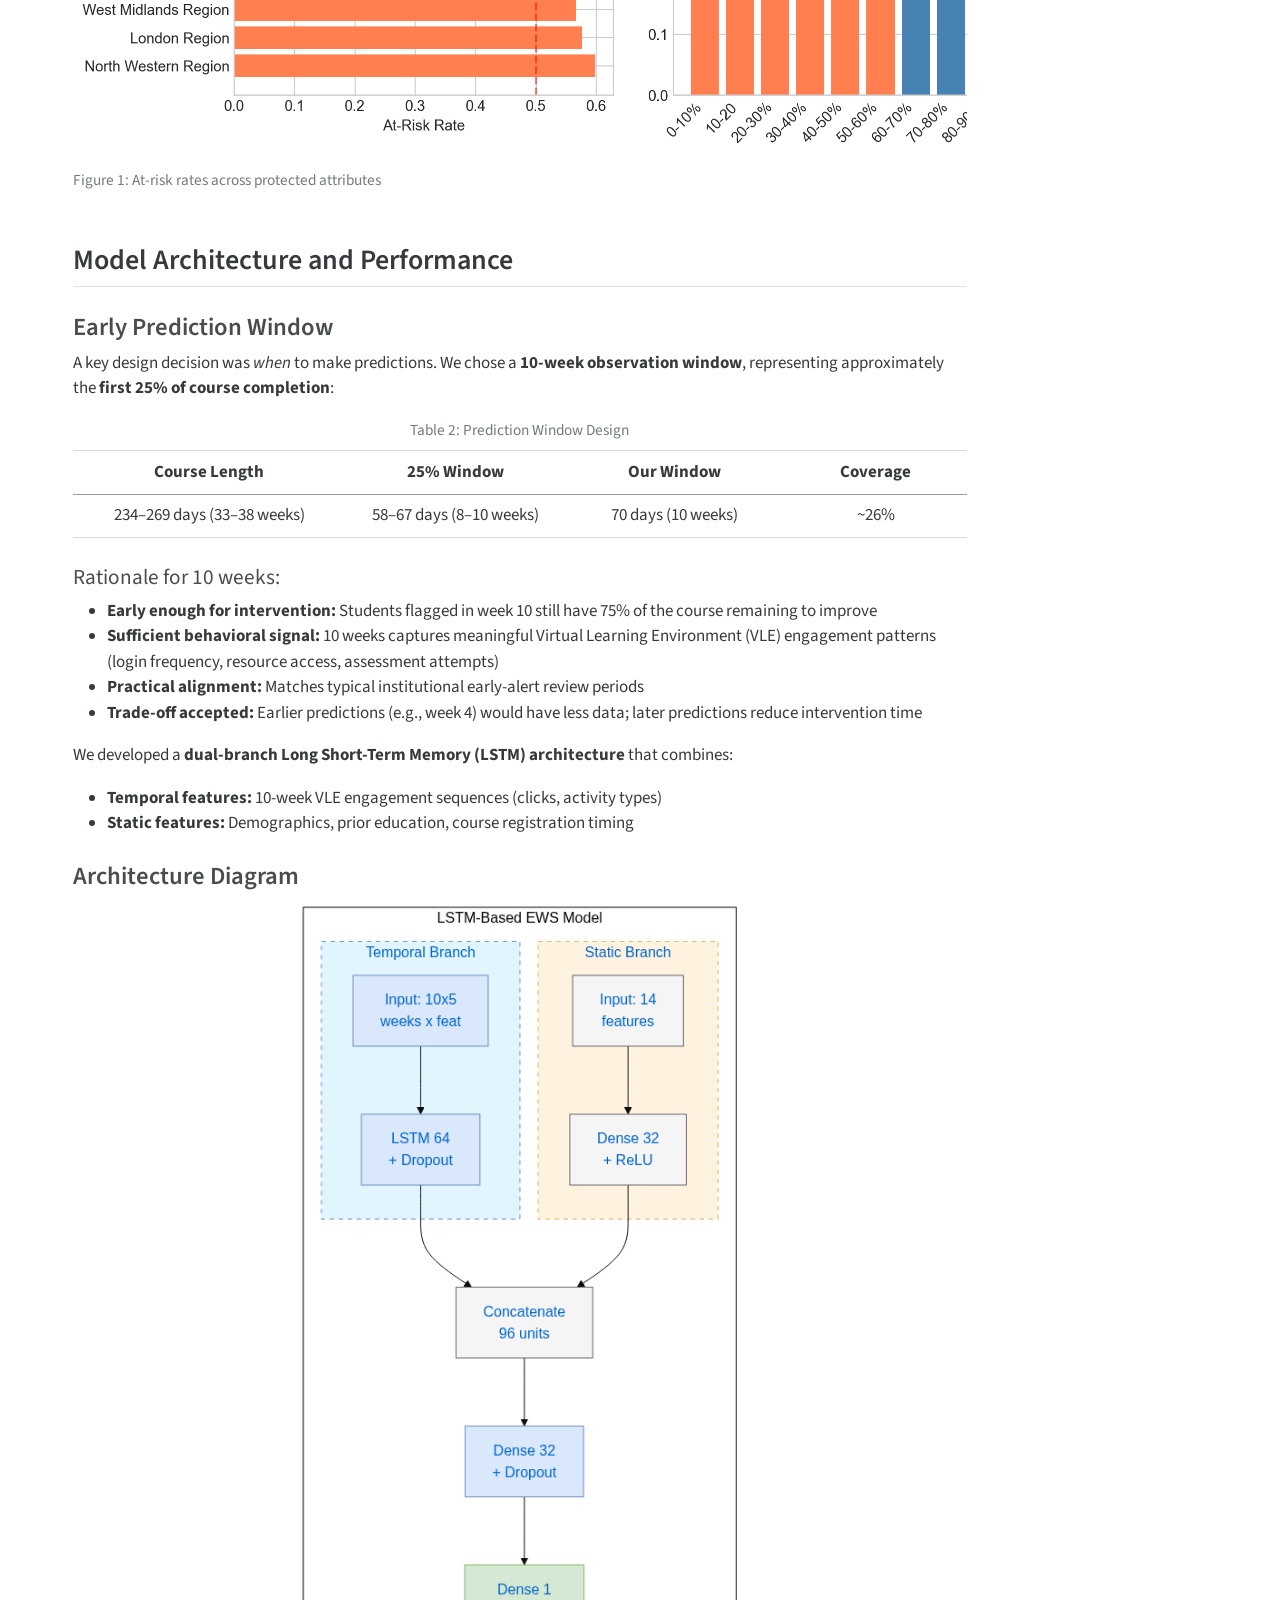
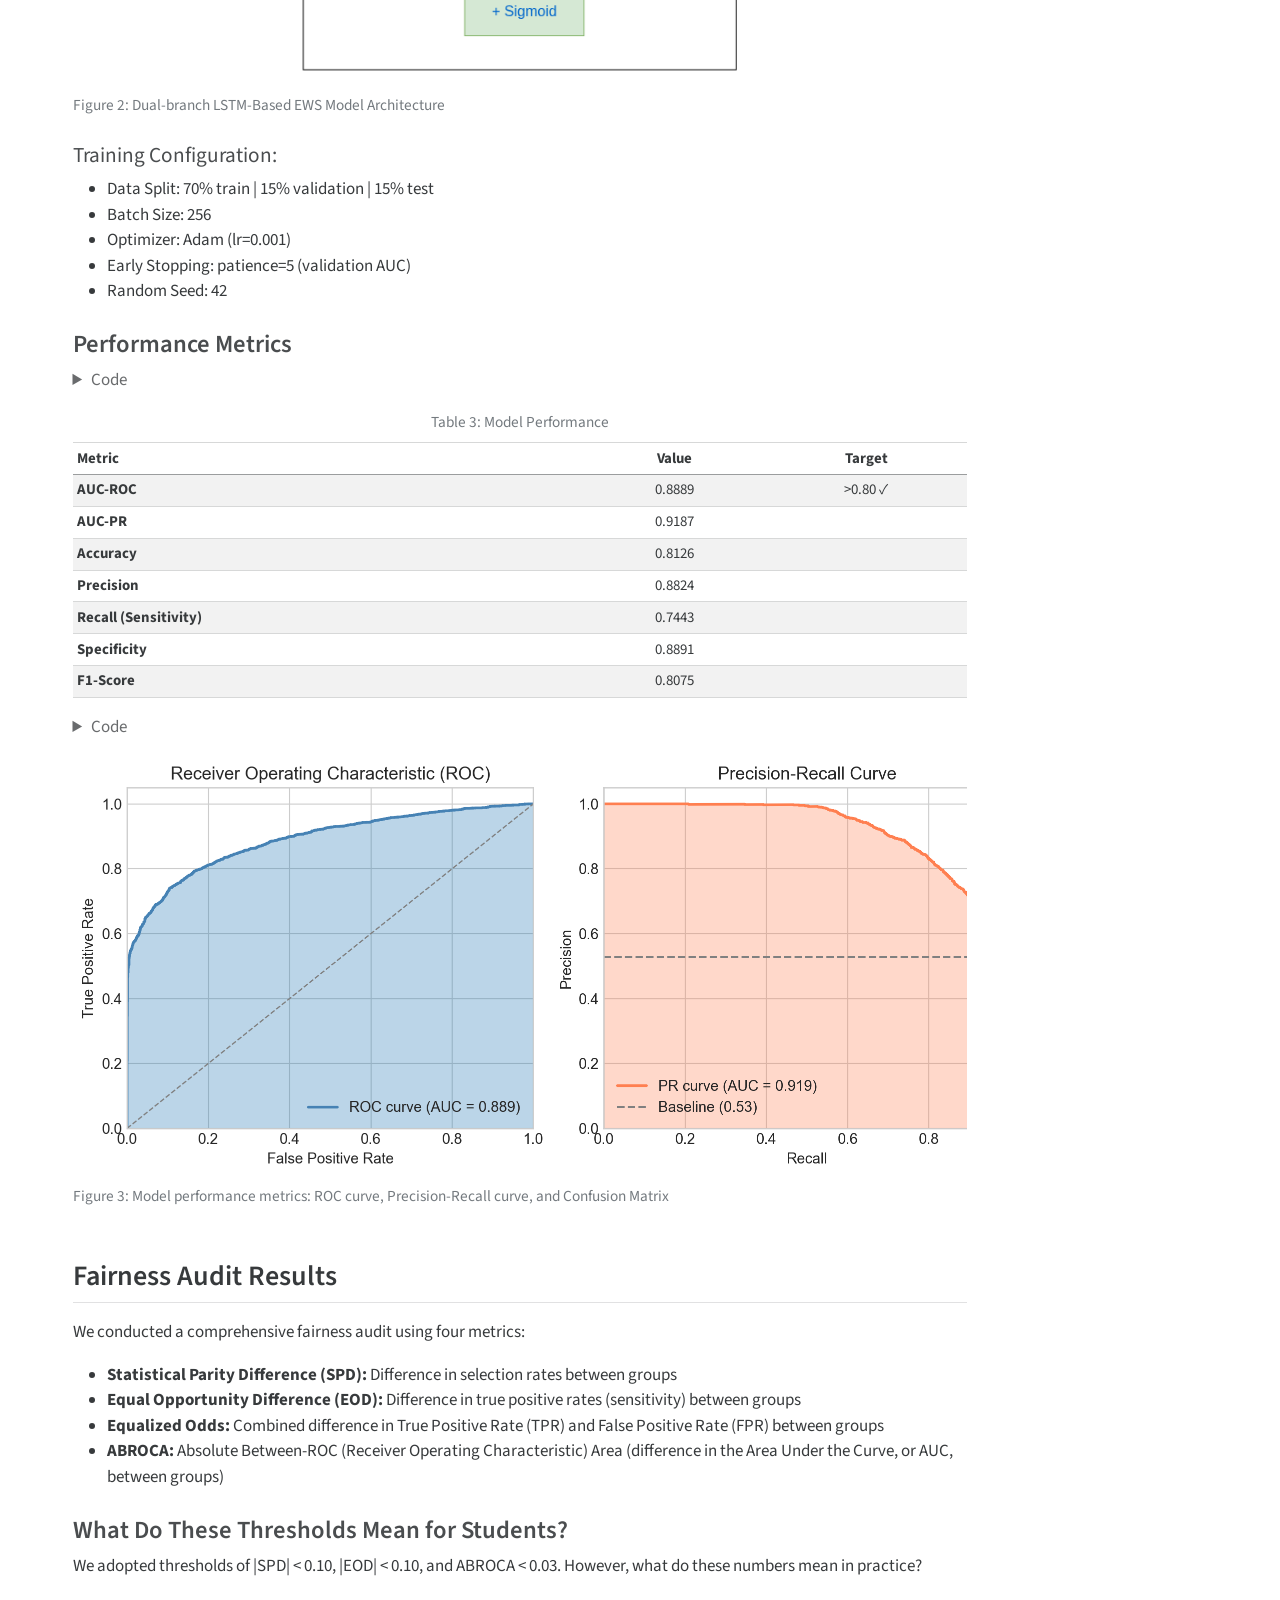
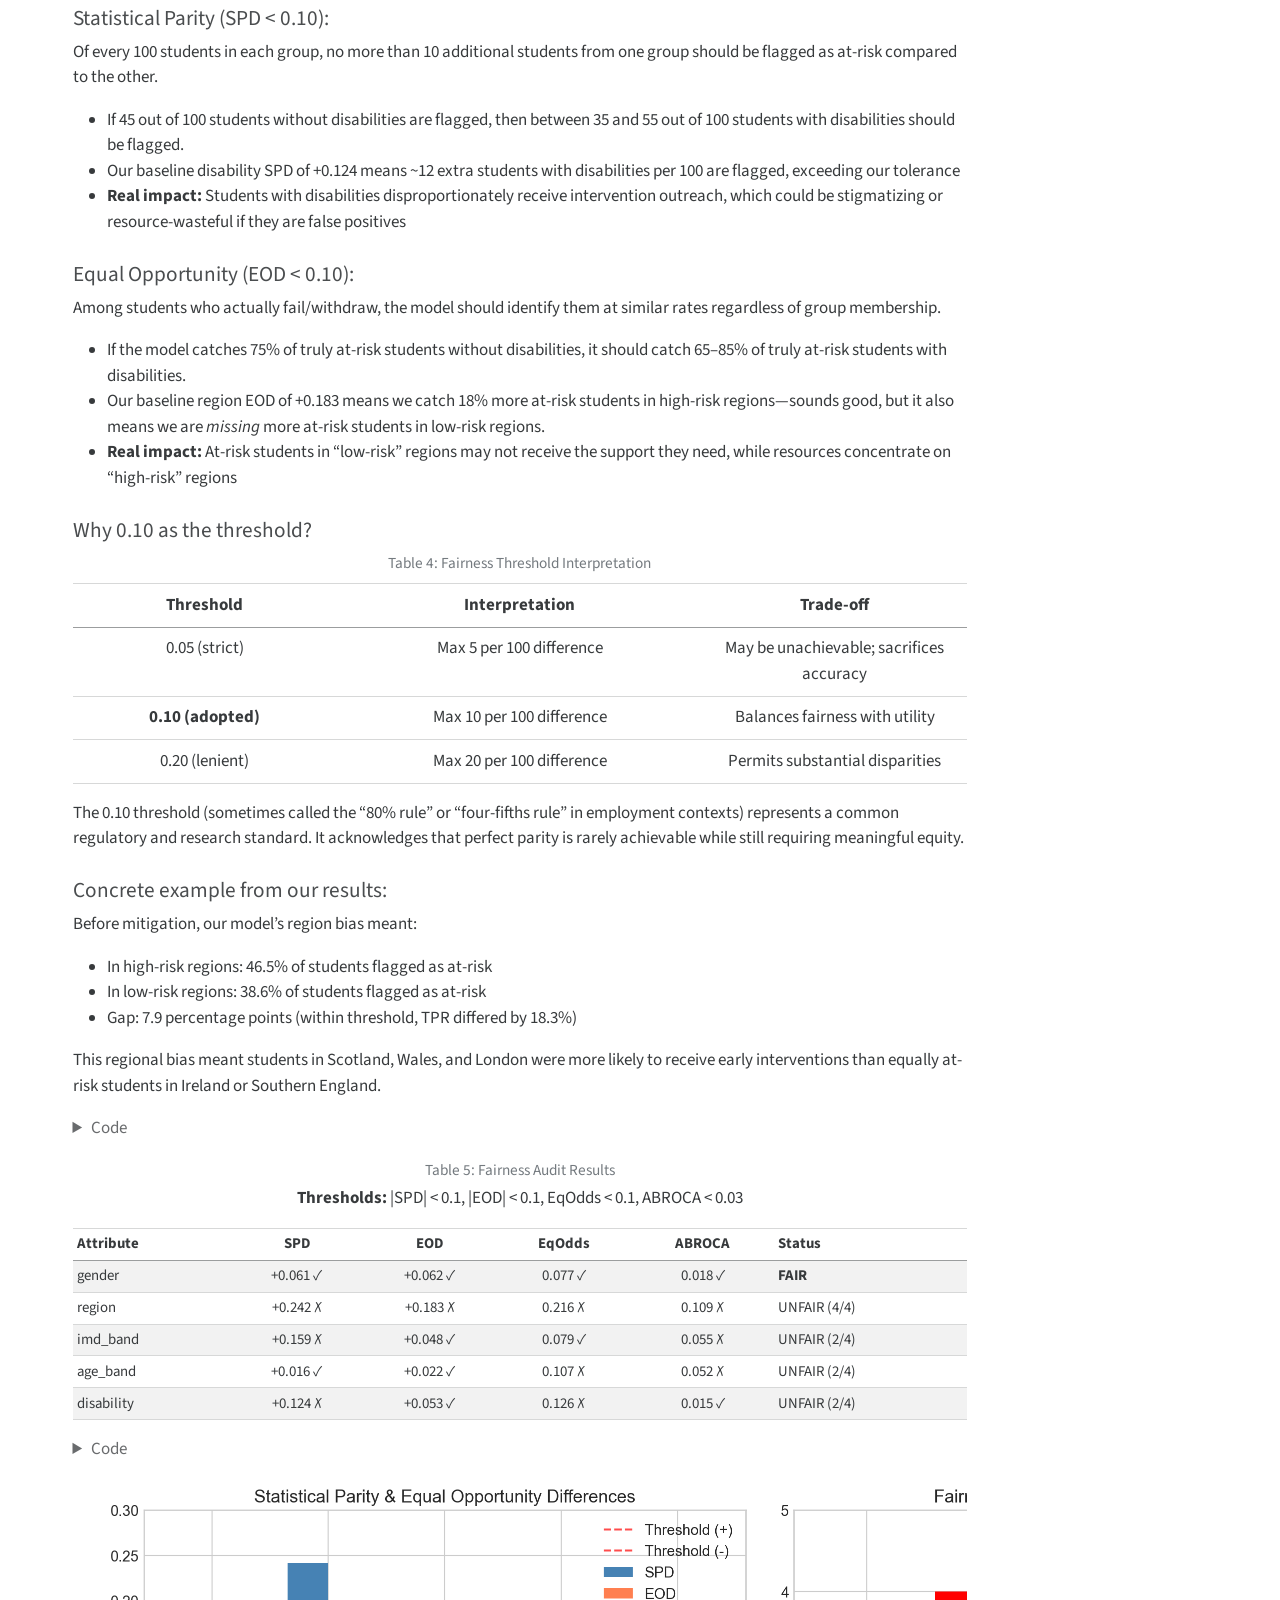
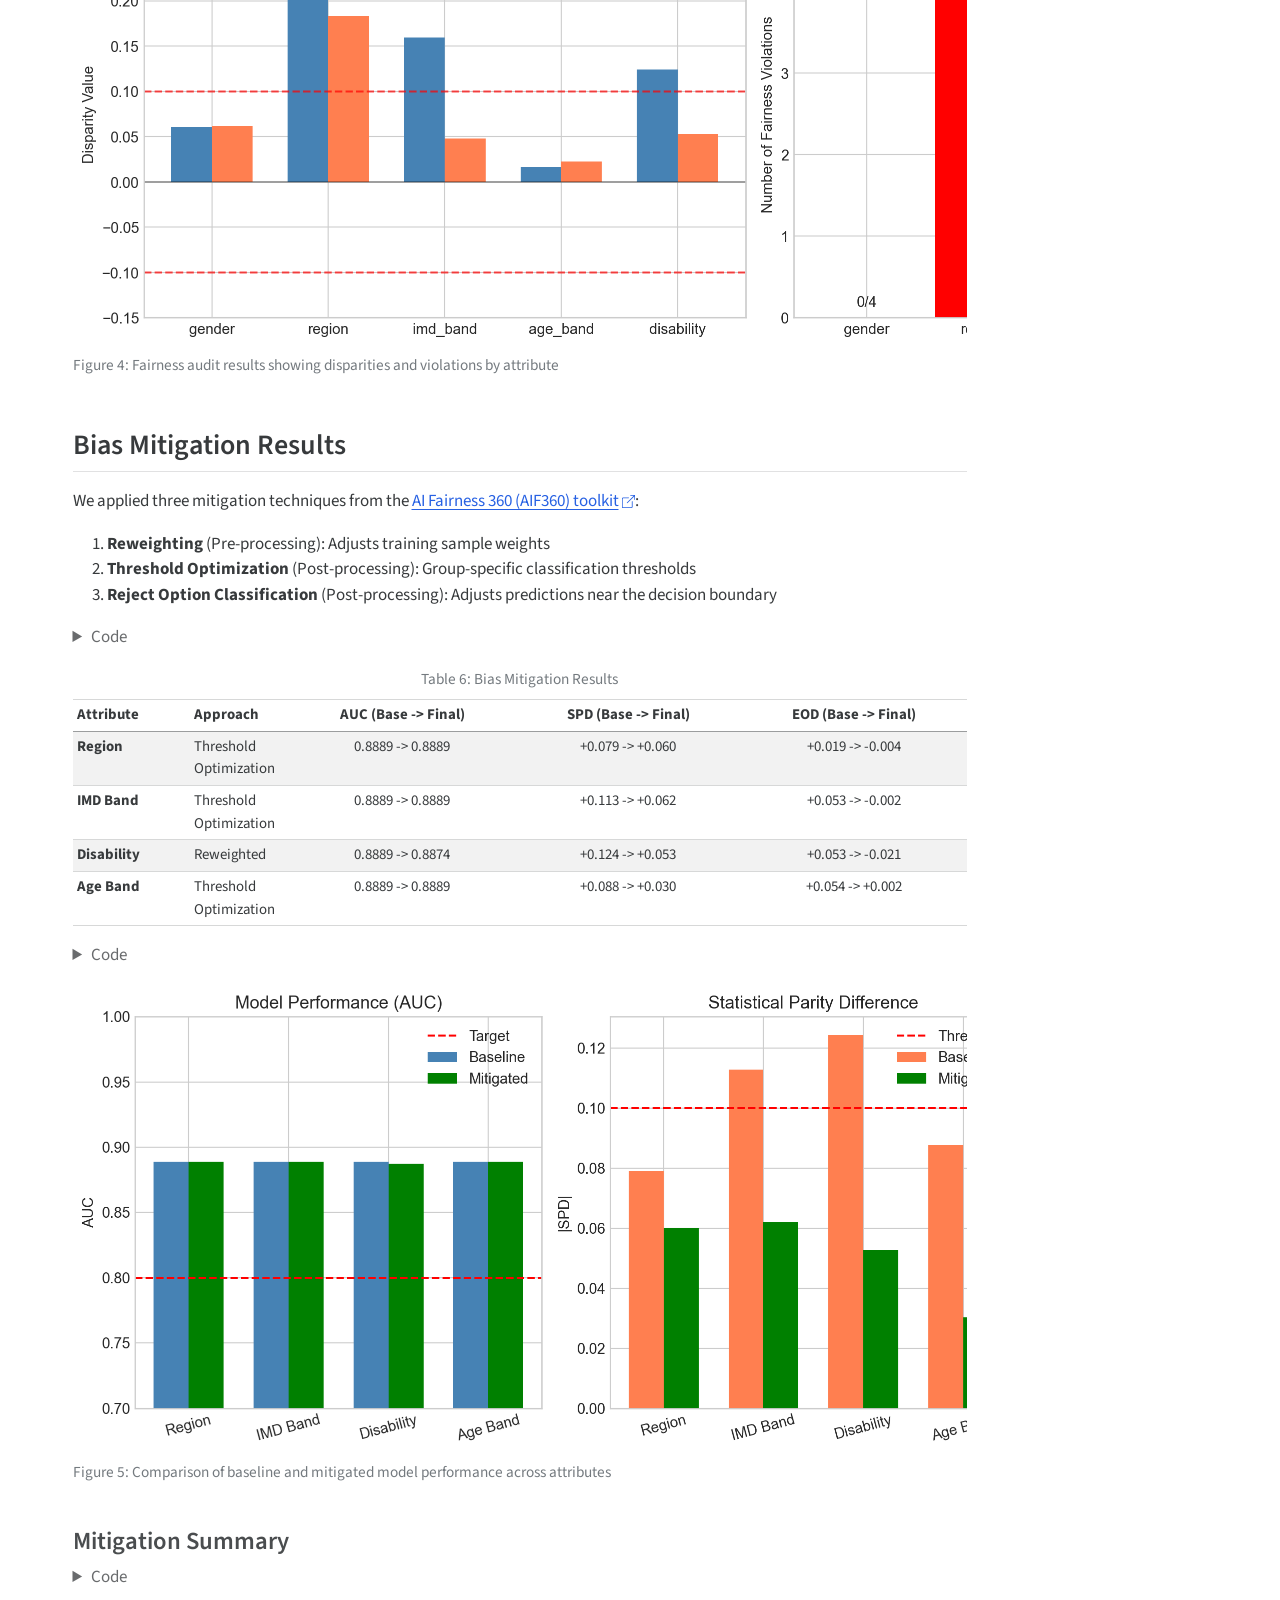
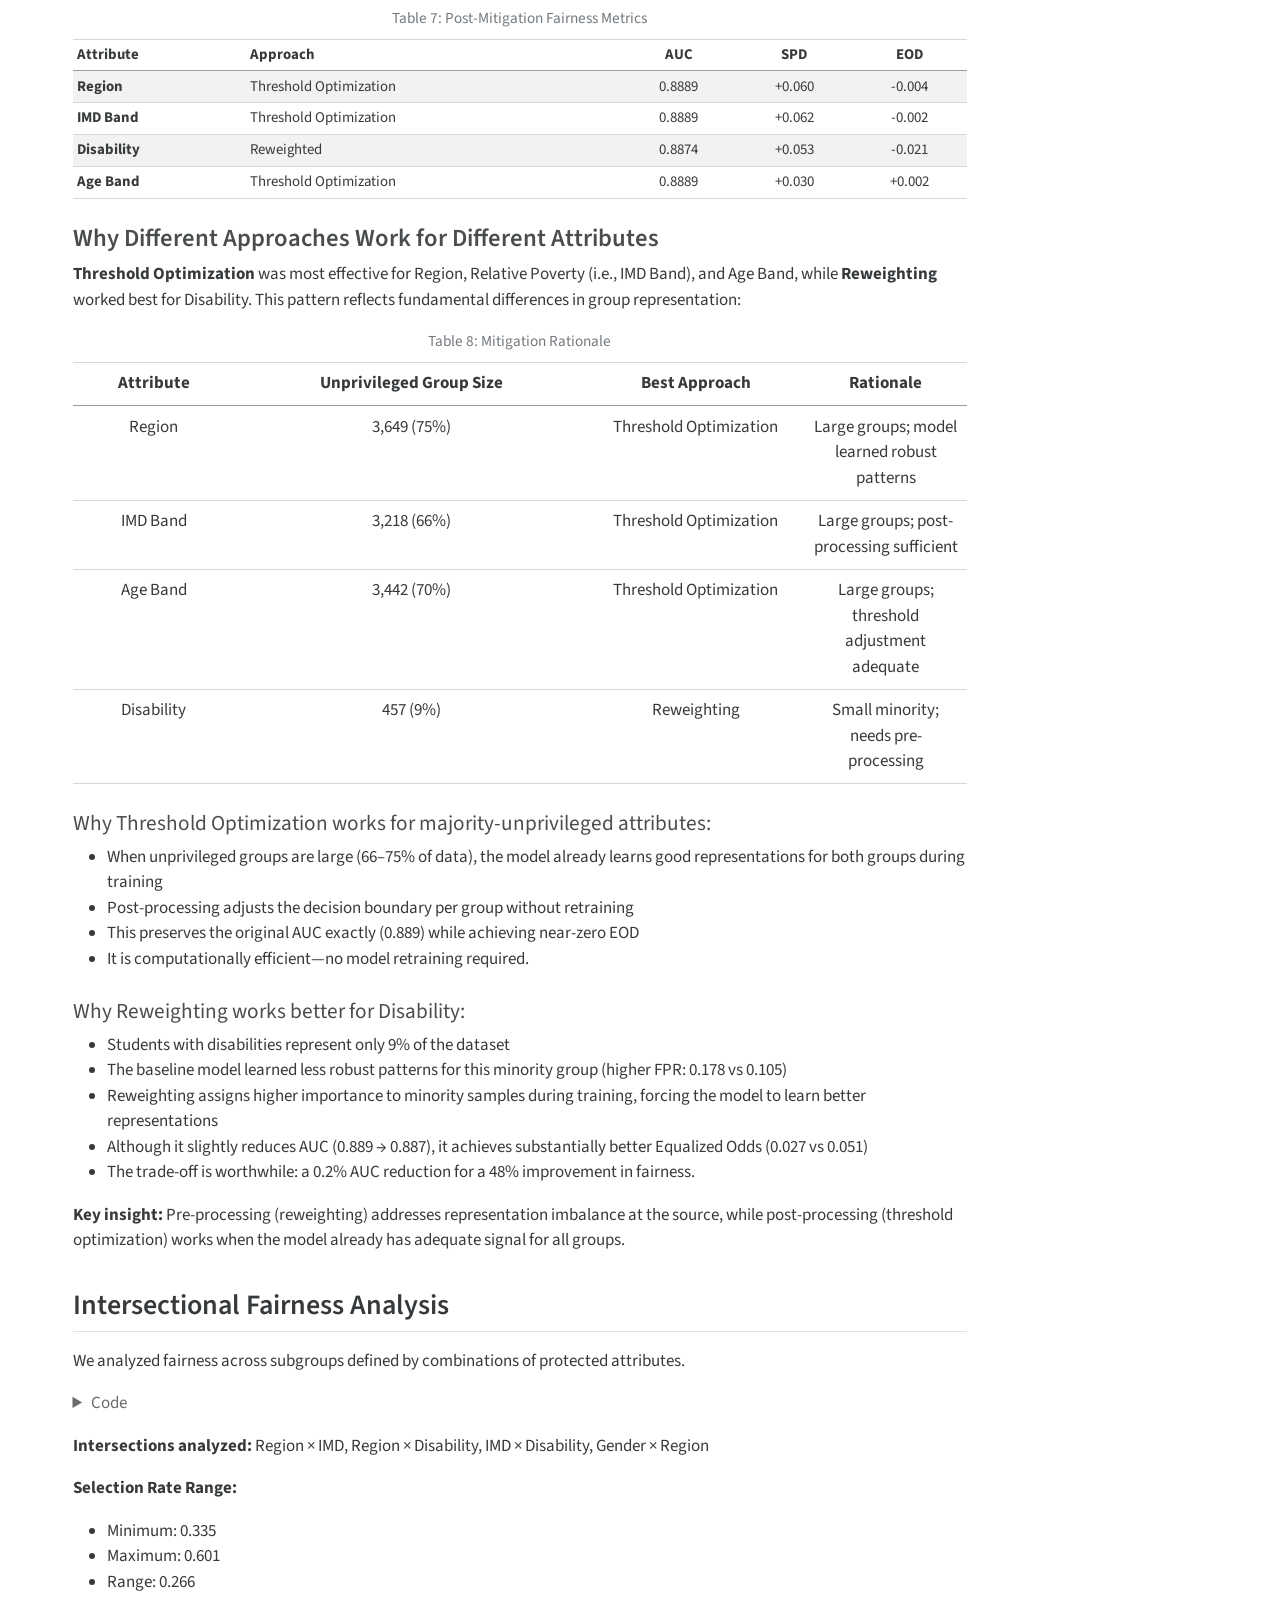
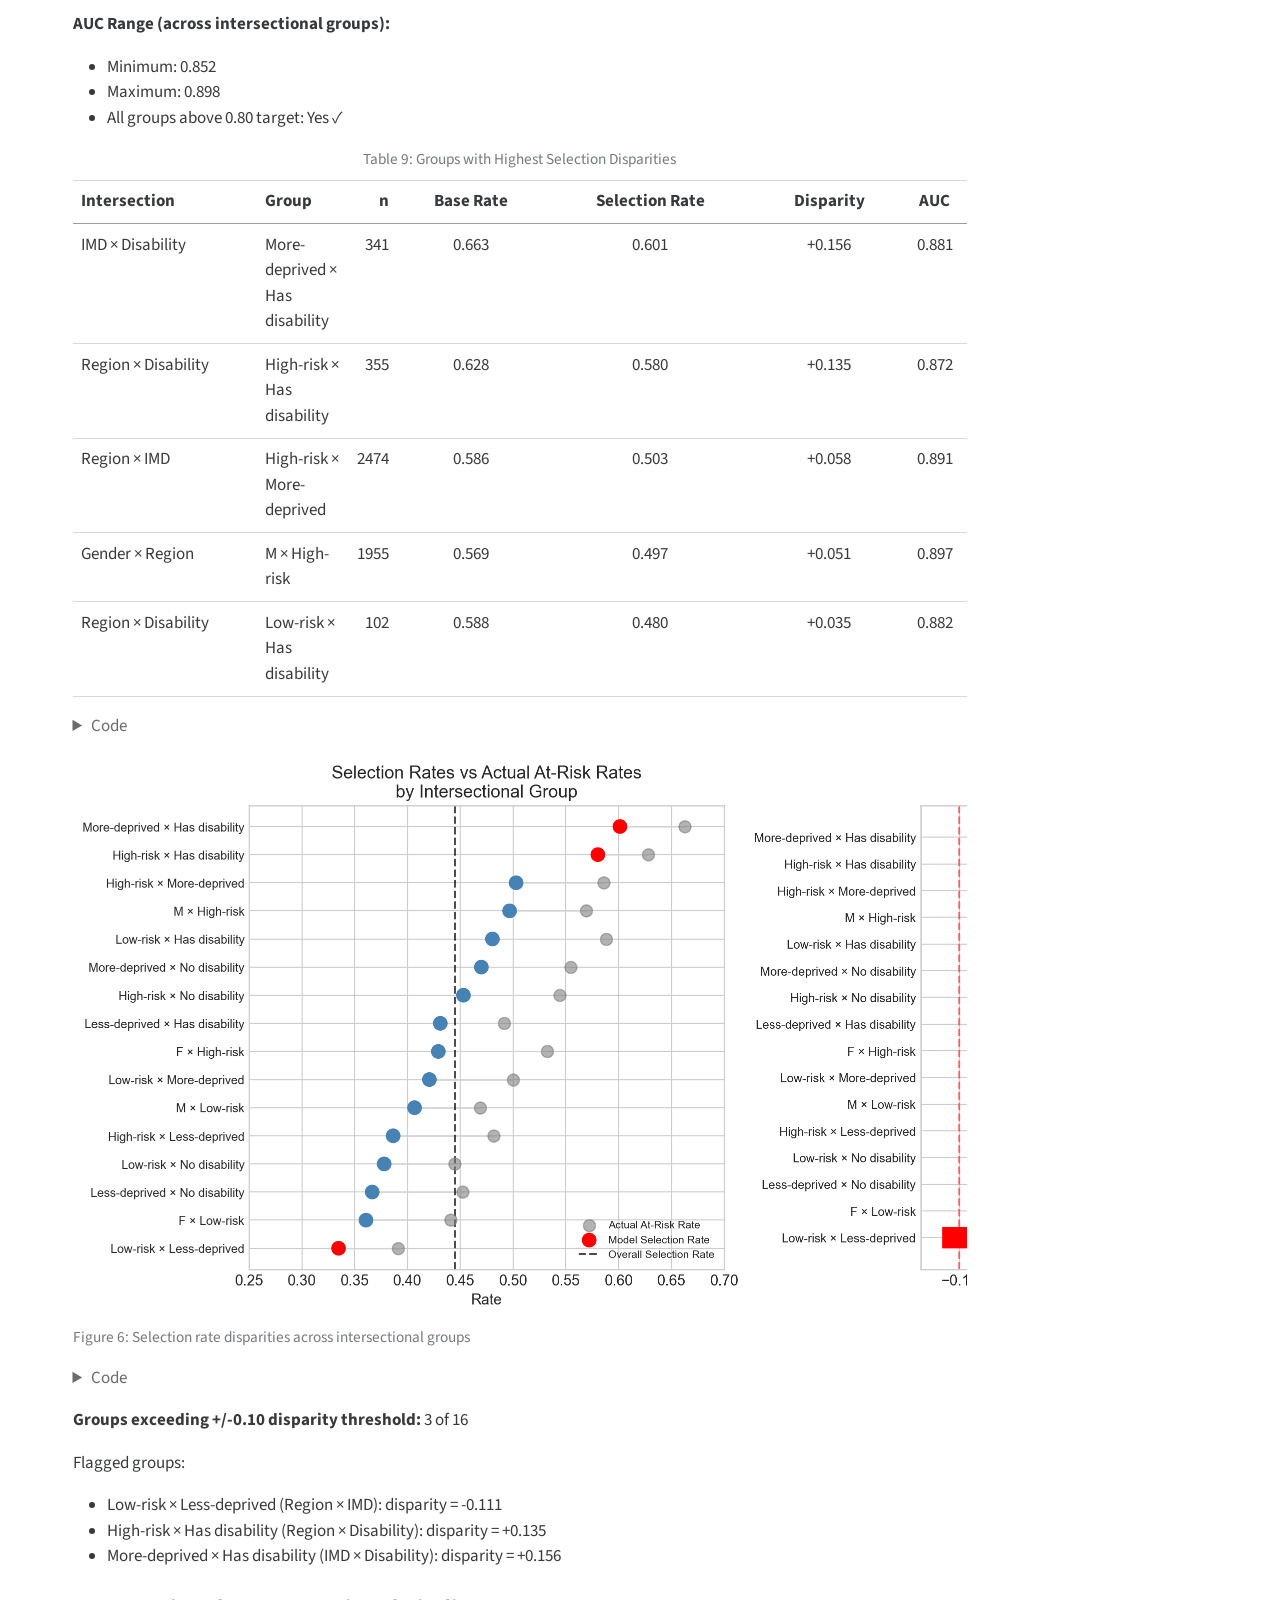
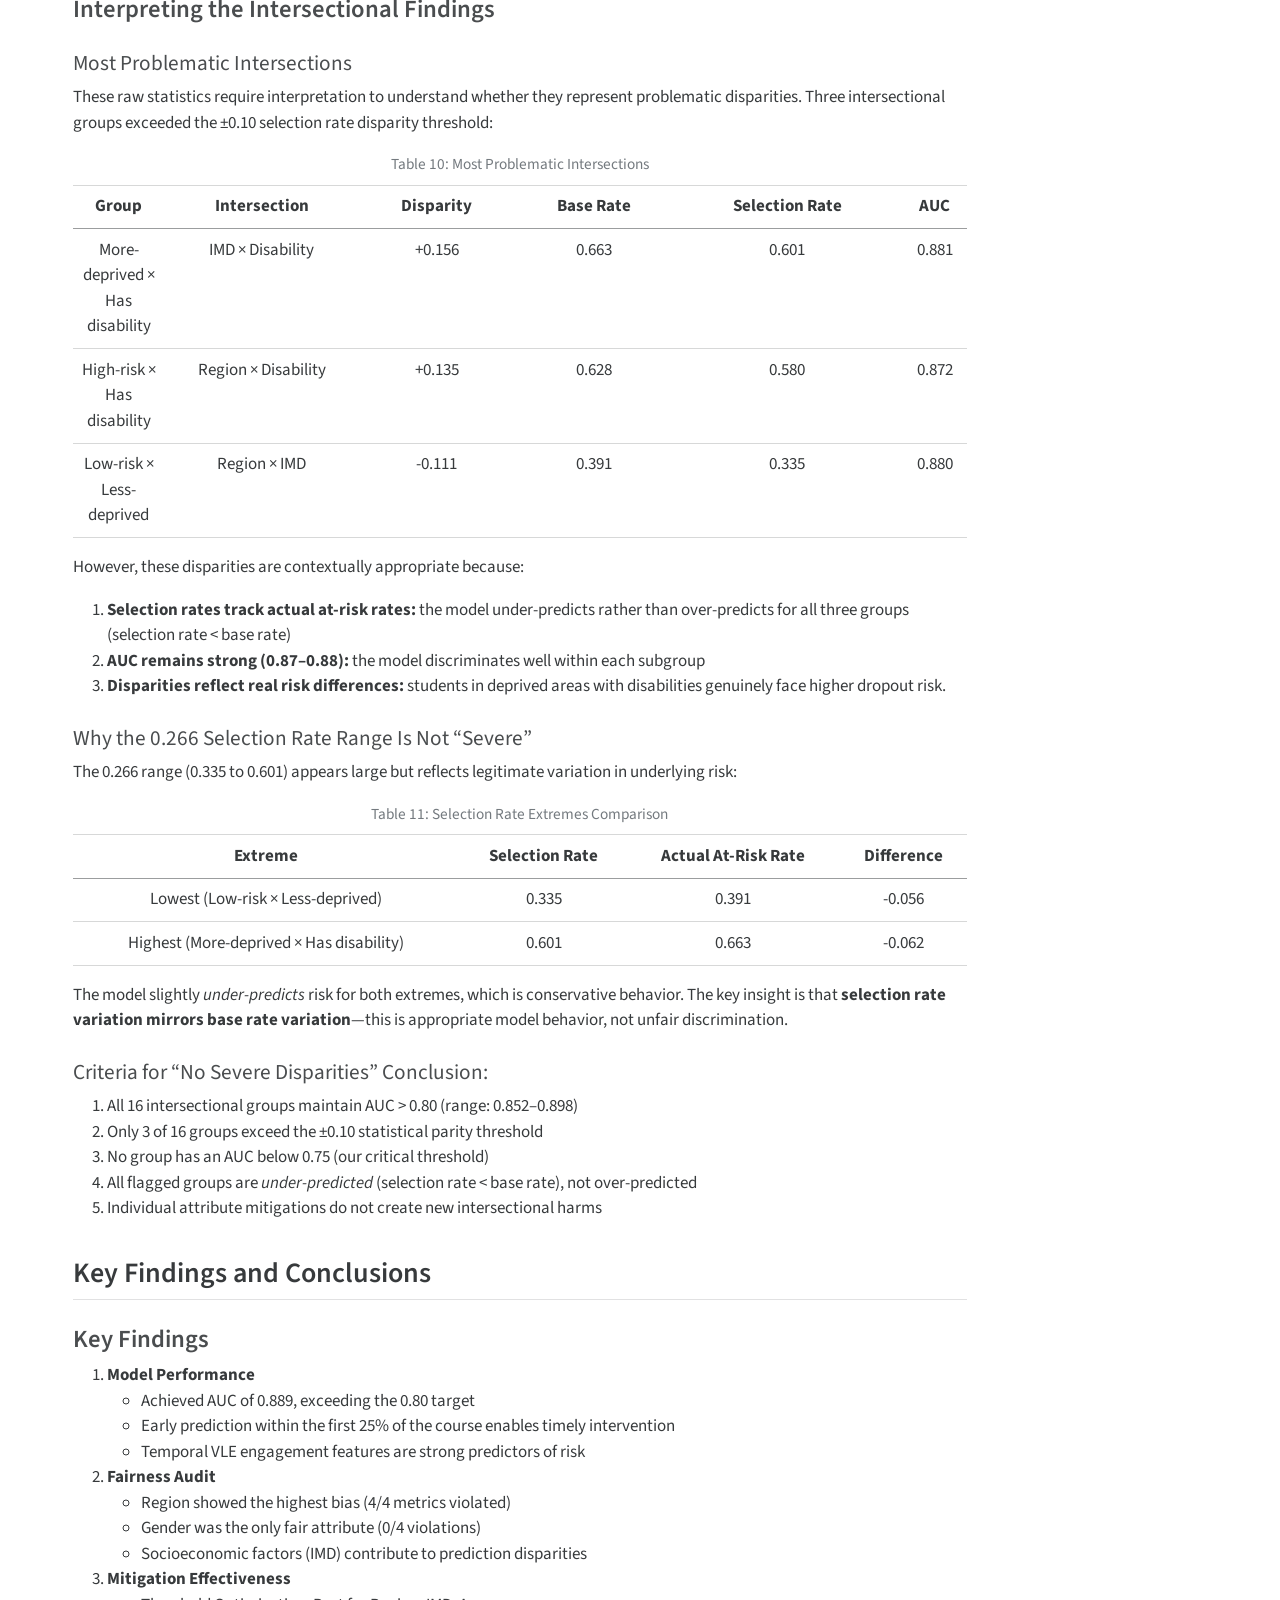
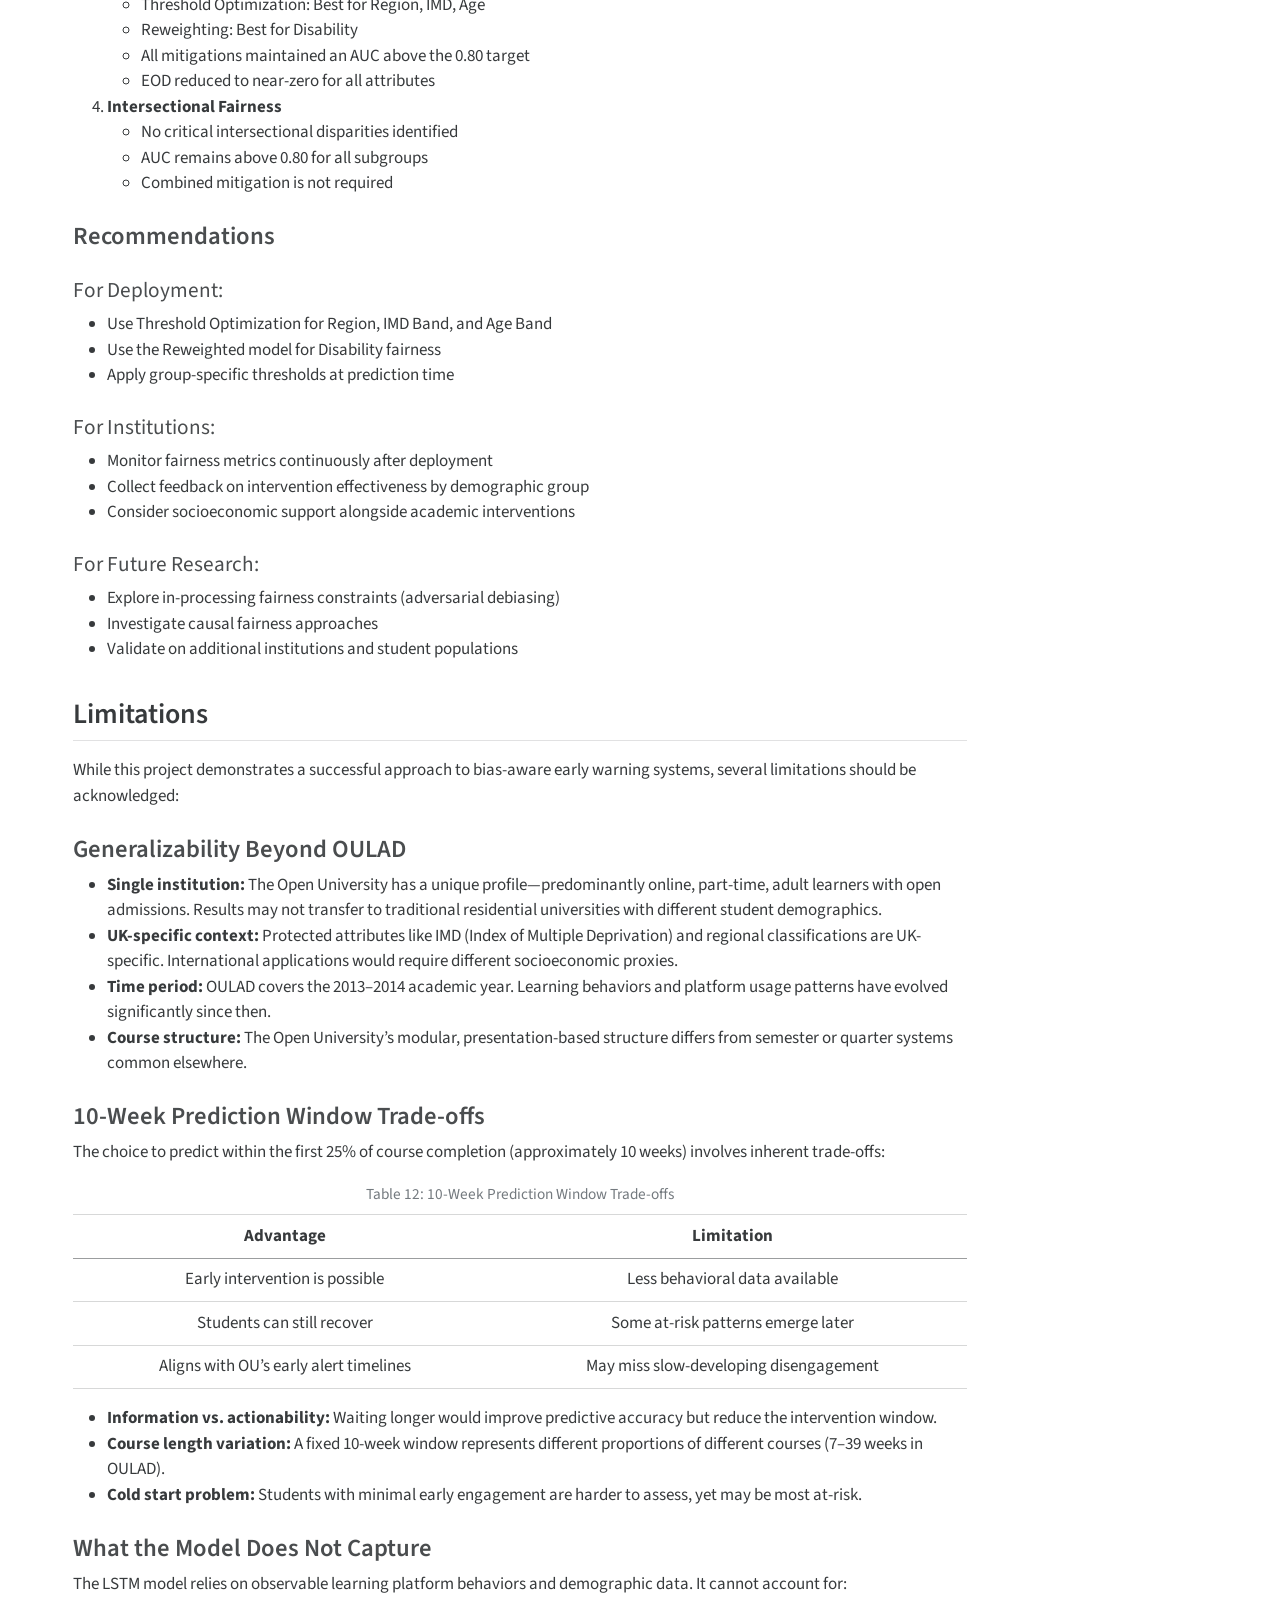
==== commit 4a9d65d7: "Updated table captions" ====
--- a/index.html
+++ b/index.html
@@ -176,6 +176,12 @@
 <p>This research project developed and evaluated a <strong>bias-aware Early Warning System (EWS)</strong> to identify at-risk students in higher education while addressing algorithmic fairness concerns. Using the Open University Learning Analytics Dataset (OULAD), we built an LSTM-based temporal prediction model and systematically audited and mitigated algorithmic bias.</p>
 <section id="key-results" class="level3 unnumbered">
 <h3 class="unnumbered anchored" data-anchor-id="key-results">Key Results</h3>
+<div id="tbl-key-results" class="quarto-float quarto-figure quarto-figure-center anchored">
+<figure class="quarto-float quarto-float-tbl figure">
+<figcaption class="quarto-float-caption-top quarto-float-caption quarto-float-tbl" id="tbl-key-results-caption-0ceaefa1-69ba-4598-a22c-09a6ac19f8ca">
+Table&nbsp;1: Key Results
+</figcaption>
+<div aria-describedby="tbl-key-results-caption-0ceaefa1-69ba-4598-a22c-09a6ac19f8ca">
 <table class="caption-top table">
 <colgroup>
 <col style="width: 37%">
@@ -212,6 +218,9 @@
 </tr>
 </tbody>
 </table>
+</div>
+</figure>
+</div>
 </section>
 <section id="what-we-did" class="level3 unnumbered">
 <h3 class="unnumbered anchored" data-anchor-id="what-we-did">What We Did</h3>
@@ -445,6 +454,12 @@
 <section id="early-prediction-window" class="level3">
 <h3 class="anchored" data-anchor-id="early-prediction-window">Early Prediction Window</h3>
 <p>A key design decision was <em>when</em> to make predictions. We chose a <strong>10-week observation window</strong>, representing approximately the <strong>first 25% of course completion</strong>:</p>
+<div id="tbl-prediction-window" class="quarto-float quarto-figure quarto-figure-center anchored">
+<figure class="quarto-float quarto-float-tbl figure">
+<figcaption class="quarto-float-caption-top quarto-float-caption quarto-float-tbl" id="tbl-prediction-window-caption-0ceaefa1-69ba-4598-a22c-09a6ac19f8ca">
+Table&nbsp;2: Prediction Window Design
+</figcaption>
+<div aria-describedby="tbl-prediction-window-caption-0ceaefa1-69ba-4598-a22c-09a6ac19f8ca">
 <table class="caption-top table">
 <colgroup>
 <col style="width: 30%">
@@ -469,6 +484,9 @@
 </tr>
 </tbody>
 </table>
+</div>
+</figure>
+</div>
 <section id="rationale-for-10-weeks" class="level4">
 <h4 class="anchored" data-anchor-id="rationale-for-10-weeks">Rationale for 10 weeks:</h4>
 <ul>
@@ -553,7 +571,7 @@
 <div id="tbl-performance" class="cell quarto-float quarto-figure quarto-figure-center anchored" data-execution_count="4">
 <figure class="quarto-float quarto-float-tbl figure">
 <figcaption class="quarto-float-caption-top quarto-float-caption quarto-float-tbl" id="tbl-performance-caption-0ceaefa1-69ba-4598-a22c-09a6ac19f8ca">
-Table&nbsp;1: Model Performance
+Table&nbsp;3: Model Performance
 </figcaption>
 <div aria-describedby="tbl-performance-caption-0ceaefa1-69ba-4598-a22c-09a6ac19f8ca">
 <table class="cell caption-top table table-sm table-striped small">
@@ -693,6 +711,12 @@
 </section>
 <section id="why-0.10-as-the-threshold" class="level4">
 <h4 class="anchored" data-anchor-id="why-0.10-as-the-threshold">Why 0.10 as the threshold?</h4>
+<div id="tbl-threshold" class="quarto-float quarto-figure quarto-figure-center anchored">
+<figure class="quarto-float quarto-float-tbl figure">
+<figcaption class="quarto-float-caption-top quarto-float-caption quarto-float-tbl" id="tbl-threshold-caption-0ceaefa1-69ba-4598-a22c-09a6ac19f8ca">
+Table&nbsp;4: Fairness Threshold Interpretation
+</figcaption>
+<div aria-describedby="tbl-threshold-caption-0ceaefa1-69ba-4598-a22c-09a6ac19f8ca">
 <table class="caption-top table">
 <colgroup>
 <col style="width: 29%">
@@ -724,6 +748,9 @@
 </tr>
 </tbody>
 </table>
+</div>
+</figure>
+</div>
 <p>The 0.10 threshold (sometimes called the “80% rule” or “four-fifths rule” in employment contexts) represents a common regulatory and research standard. It acknowledges that perfect parity is rarely achievable while still requiring meaningful equity.</p>
 </section>
 <section id="concrete-example-from-our-results" class="level4">
@@ -803,7 +830,7 @@
 <div id="tbl-audit" class="cell quarto-float quarto-figure quarto-figure-center anchored" data-execution_count="6">
 <figure class="quarto-float quarto-float-tbl figure">
 <figcaption class="quarto-float-caption-top quarto-float-caption quarto-float-tbl" id="tbl-audit-caption-0ceaefa1-69ba-4598-a22c-09a6ac19f8ca">
-Table&nbsp;2: Fairness Audit Results
+Table&nbsp;5: Fairness Audit Results
 </figcaption>
 <div aria-describedby="tbl-audit-caption-0ceaefa1-69ba-4598-a22c-09a6ac19f8ca">
 <p><strong>Thresholds:</strong> |SPD| &lt; 0.1, |EOD| &lt; 0.1, EqOdds &lt; 0.1, ABROCA &lt; 0.03</p>
@@ -977,7 +1004,7 @@
 <div id="tbl-mitigation-results" class="cell quarto-float quarto-figure quarto-figure-center anchored" data-execution_count="8">
 <figure class="quarto-float quarto-float-tbl figure">
 <figcaption class="quarto-float-caption-top quarto-float-caption quarto-float-tbl" id="tbl-mitigation-results-caption-0ceaefa1-69ba-4598-a22c-09a6ac19f8ca">
-Table&nbsp;3: Bias Mitigation Results
+Table&nbsp;6: Bias Mitigation Results
 </figcaption>
 <div aria-describedby="tbl-mitigation-results-caption-0ceaefa1-69ba-4598-a22c-09a6ac19f8ca">
 <table class="cell caption-top table table-sm table-striped small">
@@ -1106,7 +1133,7 @@
 <div id="tbl-mitigation-summary" class="cell quarto-float quarto-figure quarto-figure-center anchored" data-execution_count="10">
 <figure class="quarto-float quarto-float-tbl figure">
 <figcaption class="quarto-float-caption-top quarto-float-caption quarto-float-tbl" id="tbl-mitigation-summary-caption-0ceaefa1-69ba-4598-a22c-09a6ac19f8ca">
-Table&nbsp;4: Mitigation Summary
+Table&nbsp;7: Post-Mitigation Fairness Metrics
 </figcaption>
 <div aria-describedby="tbl-mitigation-summary-caption-0ceaefa1-69ba-4598-a22c-09a6ac19f8ca">
 <table class="cell caption-top table table-sm table-striped small">
@@ -1157,6 +1184,12 @@
 <section id="why-different-approaches-work-for-different-attributes" class="level3">
 <h3 class="anchored" data-anchor-id="why-different-approaches-work-for-different-attributes">Why Different Approaches Work for Different Attributes</h3>
 <p><strong>Threshold Optimization</strong> was most effective for Region, Relative Poverty (i.e., IMD Band), and Age Band, while <strong>Reweighting</strong> worked best for Disability. This pattern reflects fundamental differences in group representation:</p>
+<div id="tbl-approaches" class="quarto-float quarto-figure quarto-figure-center anchored">
+<figure class="quarto-float quarto-float-tbl figure">
+<figcaption class="quarto-float-caption-top quarto-float-caption quarto-float-tbl" id="tbl-approaches-caption-0ceaefa1-69ba-4598-a22c-09a6ac19f8ca">
+Table&nbsp;8: Mitigation Rationale
+</figcaption>
+<div aria-describedby="tbl-approaches-caption-0ceaefa1-69ba-4598-a22c-09a6ac19f8ca">
 <table class="caption-top table">
 <colgroup>
 <col style="width: 18%">
@@ -1199,6 +1232,9 @@
 </tr>
 </tbody>
 </table>
+</div>
+</figure>
+</div>
 <section id="why-threshold-optimization-works-for-majority-unprivileged-attributes" class="level4">
 <h4 class="anchored" data-anchor-id="why-threshold-optimization-works-for-majority-unprivileged-attributes">Why Threshold Optimization works for majority-unprivileged attributes:</h4>
 <ul>
@@ -1289,16 +1325,16 @@
 <span id="cb11-61"><a href="#cb11-61" aria-hidden="true" tabindex="-1"></a><span class="ss">* Maximum: </span><span class="sc">{</span>ar[<span class="st">'max'</span>]<span class="sc">:.3f}</span></span>
 <span id="cb11-62"><a href="#cb11-62" aria-hidden="true" tabindex="-1"></a><span class="ss">* All groups above 0.80 target: </span><span class="sc">{</span><span class="st">'Yes ✓'</span> <span class="cf">if</span> ar[<span class="st">'all_above_target'</span>] <span class="cf">else</span> <span class="st">'No ✗'</span><span class="sc">}</span></span>
 <span id="cb11-63"><a href="#cb11-63" aria-hidden="true" tabindex="-1"></a></span>
-<span id="cb11-64"><a href="#cb11-64" aria-hidden="true" tabindex="-1"></a><span class="ss">**Groups with Highest Selection Disparities:**</span></span>
-<span id="cb11-65"><a href="#cb11-65" aria-hidden="true" tabindex="-1"></a></span>
-<span id="cb11-66"><a href="#cb11-66" aria-hidden="true" tabindex="-1"></a><span class="ss">| Intersection | Group | n | Base Rate | Selection Rate | Disparity | AUC |</span></span>
-<span id="cb11-67"><a href="#cb11-67" aria-hidden="true" tabindex="-1"></a><span class="ss">|:-------------|:------|--:|:---------:|:--------------:|:---------:|:---:|</span></span>
-<span id="cb11-68"><a href="#cb11-68" aria-hidden="true" tabindex="-1"></a><span class="ss">"""</span></span>
-<span id="cb11-69"><a href="#cb11-69" aria-hidden="true" tabindex="-1"></a></span>
-<span id="cb11-70"><a href="#cb11-70" aria-hidden="true" tabindex="-1"></a><span class="co"># Add top 5 disparities to table</span></span>
-<span id="cb11-71"><a href="#cb11-71" aria-hidden="true" tabindex="-1"></a>top_disparities <span class="op">=</span> all_intersections.nlargest(<span class="dv">5</span>, <span class="st">'disparity'</span>)</span>
-<span id="cb11-72"><a href="#cb11-72" aria-hidden="true" tabindex="-1"></a><span class="cf">for</span> _, row <span class="kw">in</span> top_disparities.iterrows():</span>
-<span id="cb11-73"><a href="#cb11-73" aria-hidden="true" tabindex="-1"></a>    md_output <span class="op">+=</span> <span class="ss">f"| </span><span class="sc">{</span>row[<span class="st">'intersection'</span>]<span class="sc">}</span><span class="ss"> | </span><span class="sc">{</span>row[<span class="st">'group'</span>]<span class="sc">}</span><span class="ss"> | </span><span class="sc">{</span>row[<span class="st">'n'</span>]<span class="sc">}</span><span class="ss"> | </span><span class="sc">{</span>row[<span class="st">'base_rate'</span>]<span class="sc">:.3f}</span><span class="ss"> | </span><span class="sc">{</span>row[<span class="st">'selection_rate'</span>]<span class="sc">:.3f}</span><span class="ss"> | </span><span class="sc">{</span>row[<span class="st">'disparity'</span>]<span class="sc">:+.3f}</span><span class="ss"> | </span><span class="sc">{</span>row[<span class="st">'auc'</span>]<span class="sc">:.3f}</span><span class="ss"> |</span><span class="ch">\n</span><span class="ss">"</span></span>
+<span id="cb11-64"><a href="#cb11-64" aria-hidden="true" tabindex="-1"></a><span class="ss">| Intersection | Group | n | Base Rate | Selection Rate | Disparity | AUC |</span></span>
+<span id="cb11-65"><a href="#cb11-65" aria-hidden="true" tabindex="-1"></a><span class="ss">|:-------------|:------|--:|:---------:|:--------------:|:---------:|:---:|</span></span>
+<span id="cb11-66"><a href="#cb11-66" aria-hidden="true" tabindex="-1"></a><span class="ss">"""</span></span>
+<span id="cb11-67"><a href="#cb11-67" aria-hidden="true" tabindex="-1"></a></span>
+<span id="cb11-68"><a href="#cb11-68" aria-hidden="true" tabindex="-1"></a><span class="co"># Add top 5 disparities to table</span></span>
+<span id="cb11-69"><a href="#cb11-69" aria-hidden="true" tabindex="-1"></a>top_disparities <span class="op">=</span> all_intersections.nlargest(<span class="dv">5</span>, <span class="st">'disparity'</span>)</span>
+<span id="cb11-70"><a href="#cb11-70" aria-hidden="true" tabindex="-1"></a><span class="cf">for</span> _, row <span class="kw">in</span> top_disparities.iterrows():</span>
+<span id="cb11-71"><a href="#cb11-71" aria-hidden="true" tabindex="-1"></a>    md_output <span class="op">+=</span> <span class="ss">f"| </span><span class="sc">{</span>row[<span class="st">'intersection'</span>]<span class="sc">}</span><span class="ss"> | </span><span class="sc">{</span>row[<span class="st">'group'</span>]<span class="sc">}</span><span class="ss"> | </span><span class="sc">{</span>row[<span class="st">'n'</span>]<span class="sc">}</span><span class="ss"> | </span><span class="sc">{</span>row[<span class="st">'base_rate'</span>]<span class="sc">:.3f}</span><span class="ss"> | </span><span class="sc">{</span>row[<span class="st">'selection_rate'</span>]<span class="sc">:.3f}</span><span class="ss"> | </span><span class="sc">{</span>row[<span class="st">'disparity'</span>]<span class="sc">:+.3f}</span><span class="ss"> | </span><span class="sc">{</span>row[<span class="st">'auc'</span>]<span class="sc">:.3f}</span><span class="ss"> |</span><span class="ch">\n</span><span class="ss">"</span></span>
+<span id="cb11-72"><a href="#cb11-72" aria-hidden="true" tabindex="-1"></a></span>
+<span id="cb11-73"><a href="#cb11-73" aria-hidden="true" tabindex="-1"></a>md_output <span class="op">+=</span> <span class="st">"</span><span class="ch">\n</span><span class="st">: Groups with Highest Selection Disparities {#tbl-highest-disparities}</span><span class="ch">\n</span><span class="st">"</span></span>
 <span id="cb11-74"><a href="#cb11-74" aria-hidden="true" tabindex="-1"></a></span>
 <span id="cb11-75"><a href="#cb11-75" aria-hidden="true" tabindex="-1"></a>display(Markdown(md_output))</span></code></pre></div><button title="Copy to Clipboard" class="code-copy-button"><i class="bi"></i></button></div>
 </details>
@@ -1315,7 +1351,12 @@
 <li>Maximum: 0.898</li>
 <li>All groups above 0.80 target: Yes ✓</li>
 </ul>
-<p><strong>Groups with Highest Selection Disparities:</strong></p>
+<div id="tbl-highest-disparities" class="quarto-float quarto-figure quarto-figure-center anchored">
+<figure class="quarto-float quarto-float-tbl figure">
+<figcaption class="quarto-float-caption-top quarto-float-caption quarto-float-tbl" id="tbl-highest-disparities-caption-0ceaefa1-69ba-4598-a22c-09a6ac19f8ca">
+Table&nbsp;9: Groups with Highest Selection Disparities
+</figcaption>
+<div aria-describedby="tbl-highest-disparities-caption-0ceaefa1-69ba-4598-a22c-09a6ac19f8ca">
 <table class="caption-top table">
 <colgroup>
 <col style="width: 20%">
@@ -1385,6 +1426,9 @@
 </tr>
 </tbody>
 </table>
+</div>
+</figure>
+</div>
 <div style="page-break-after: always;"></div>
 <div id="cell-fig-intersectional-disparities" class="cell" data-execution_count="12">
 <details class="code-fold">
@@ -1472,6 +1516,12 @@
 <h4 class="anchored" data-anchor-id="most-problematic-intersections">Most Problematic Intersections</h4>
 <p>These raw statistics require interpretation to understand whether they represent problematic disparities. Three intersectional groups exceeded the ±0.10 selection rate disparity threshold:</p>
 <div style="page-break-after: always;"></div>
+<div id="tbl-intersections" class="quarto-float quarto-figure quarto-figure-center anchored">
+<figure class="quarto-float quarto-float-tbl figure">
+<figcaption class="quarto-float-caption-top quarto-float-caption quarto-float-tbl" id="tbl-intersections-caption-0ceaefa1-69ba-4598-a22c-09a6ac19f8ca">
+Table&nbsp;10: Most Problematic Intersections
+</figcaption>
+<div aria-describedby="tbl-intersections-caption-0ceaefa1-69ba-4598-a22c-09a6ac19f8ca">
 <table class="caption-top table">
 <colgroup>
 <col style="width: 10%">
@@ -1518,6 +1568,9 @@
 </tr>
 </tbody>
 </table>
+</div>
+</figure>
+</div>
 <p>However, these disparities are contextually appropriate because:</p>
 <ol type="1">
 <li><strong>Selection rates track actual at-risk rates:</strong> the model under-predicts rather than over-predicts for all three groups (selection rate &lt; base rate)</li>
@@ -1528,6 +1581,12 @@
 <section id="why-the-0.266-selection-rate-range-is-not-severe" class="level4">
 <h4 class="anchored" data-anchor-id="why-the-0.266-selection-rate-range-is-not-severe">Why the 0.266 Selection Rate Range Is Not “Severe”</h4>
 <p>The 0.266 range (0.335 to 0.601) appears large but reflects legitimate variation in underlying risk:</p>
+<div id="tbl-severe" class="quarto-float quarto-figure quarto-figure-center anchored">
+<figure class="quarto-float quarto-float-tbl figure">
+<figcaption class="quarto-float-caption-top quarto-float-caption quarto-float-tbl" id="tbl-severe-caption-0ceaefa1-69ba-4598-a22c-09a6ac19f8ca">
+Table&nbsp;11: Selection Rate Extremes Comparison
+</figcaption>
+<div aria-describedby="tbl-severe-caption-0ceaefa1-69ba-4598-a22c-09a6ac19f8ca">
 <table class="caption-top table">
 <thead>
 <tr class="header">
@@ -1552,6 +1611,9 @@
 </tr>
 </tbody>
 </table>
+</div>
+</figure>
+</div>
 <p>The model slightly <em>under-predicts</em> risk for both extremes, which is conservative behavior. The key insight is that <strong>selection rate variation mirrors base rate variation</strong>—this is appropriate model behavior, not unfair discrimination.</p>
 </section>
 <section id="criteria-for-no-severe-disparities-conclusion" class="level4">
@@ -1641,6 +1703,12 @@
 <section id="week-prediction-window-trade-offs" class="level3">
 <h3 class="anchored" data-anchor-id="week-prediction-window-trade-offs">10-Week Prediction Window Trade-offs</h3>
 <p>The choice to predict within the first 25% of course completion (approximately 10 weeks) involves inherent trade-offs:</p>
+<div id="tbl-trade-offs" class="quarto-float quarto-figure quarto-figure-center anchored">
+<figure class="quarto-float quarto-float-tbl figure">
+<figcaption class="quarto-float-caption-top quarto-float-caption quarto-float-tbl" id="tbl-trade-offs-caption-0ceaefa1-69ba-4598-a22c-09a6ac19f8ca">
+Table&nbsp;12: 10-Week Prediction Window Trade-offs
+</figcaption>
+<div aria-describedby="tbl-trade-offs-caption-0ceaefa1-69ba-4598-a22c-09a6ac19f8ca">
 <table class="caption-top table">
 <colgroup>
 <col style="width: 47%">
@@ -1667,6 +1735,9 @@
 </tr>
 </tbody>
 </table>
+</div>
+</figure>
+</div>
 <ul>
 <li><strong>Information vs.&nbsp;actionability:</strong> Waiting longer would improve predictive accuracy but reduce the intervention window.</li>
 <li><strong>Course length variation:</strong> A fixed 10-week window represents different proportions of different courses (7–39 weeks in OULAD).</li>
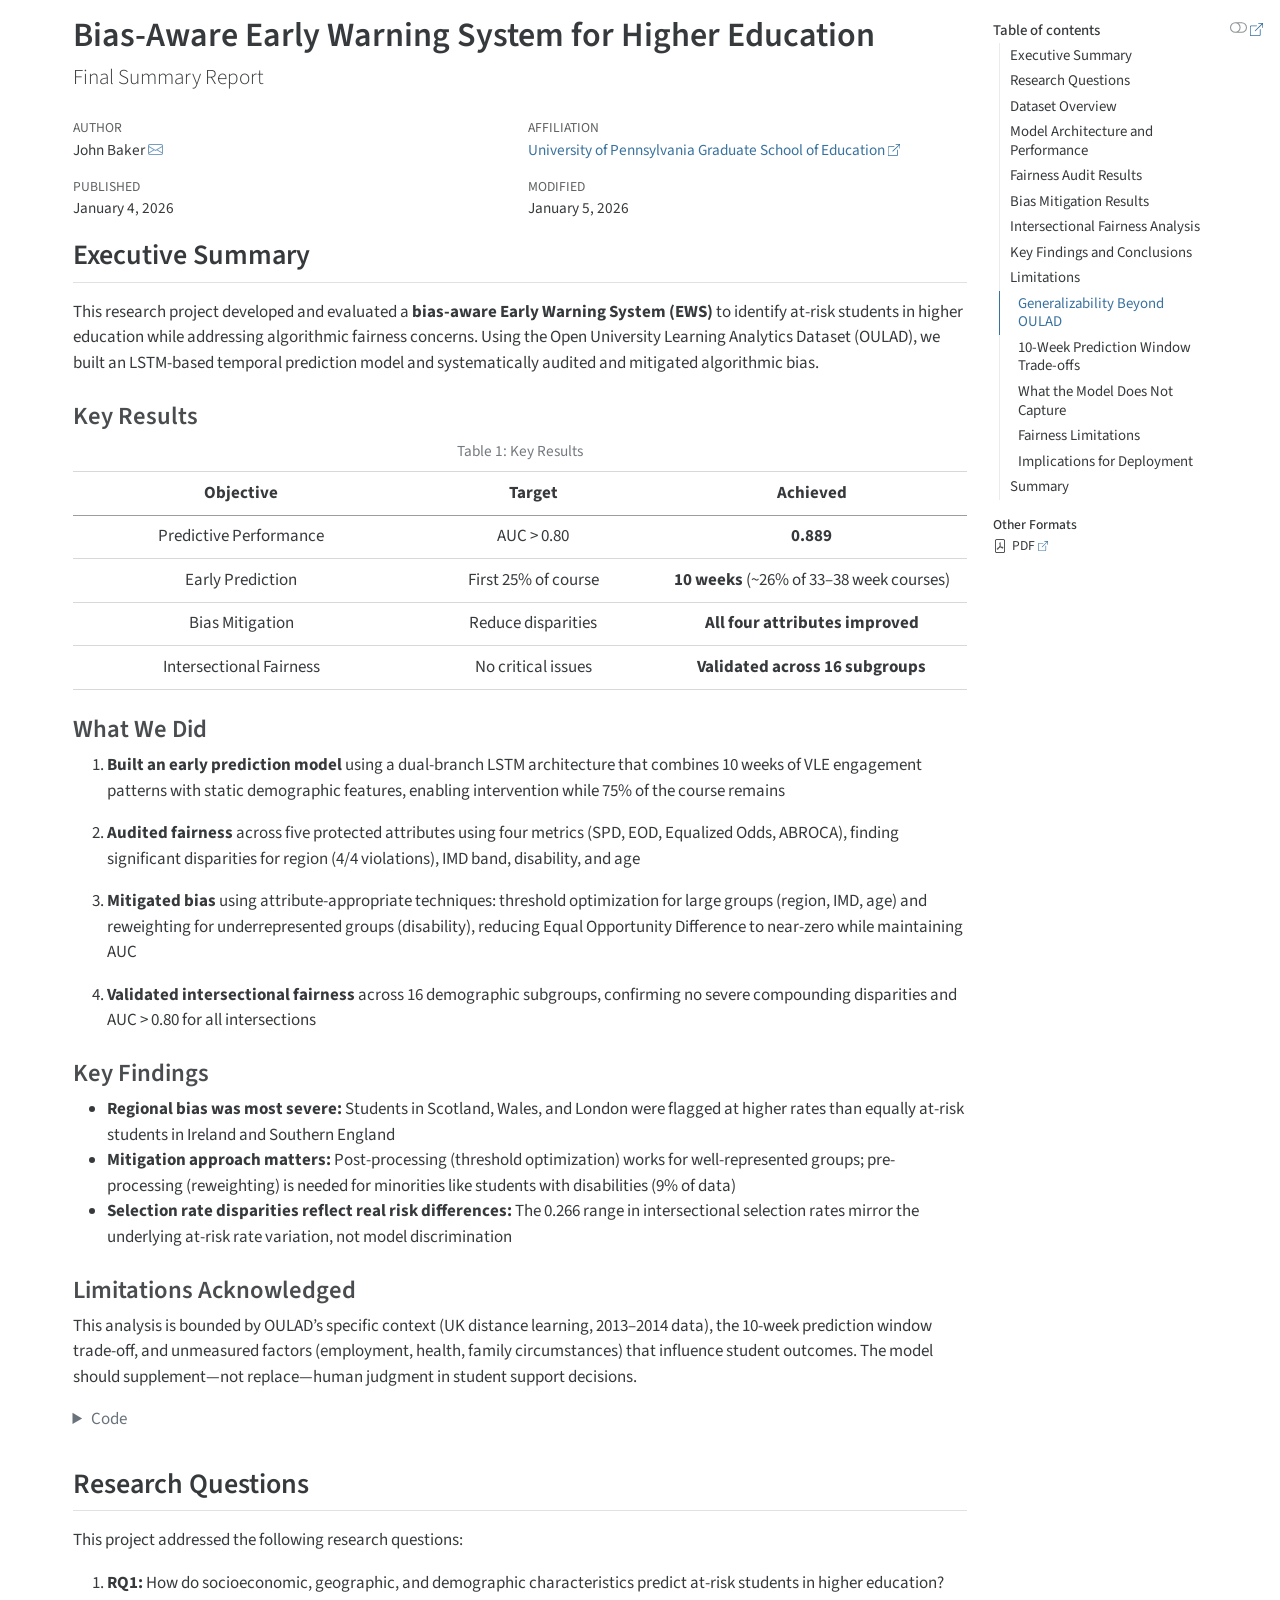
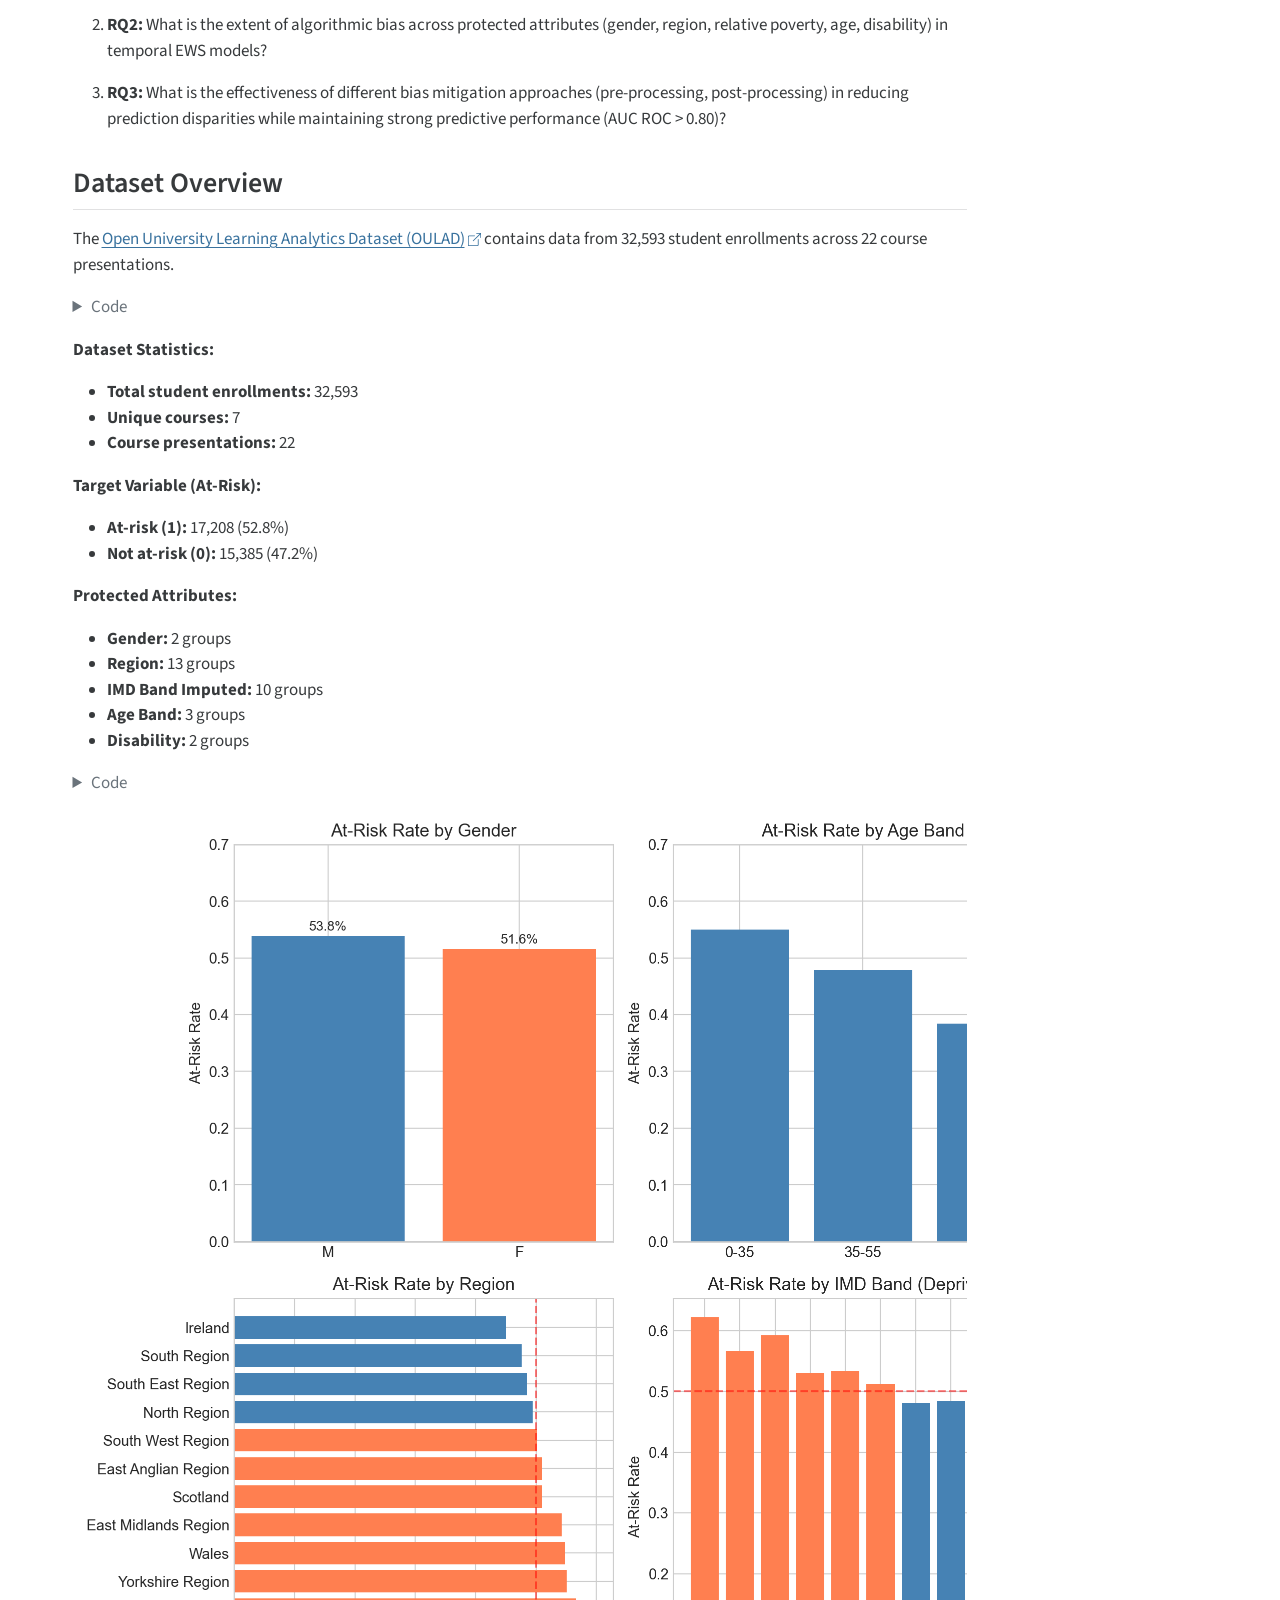
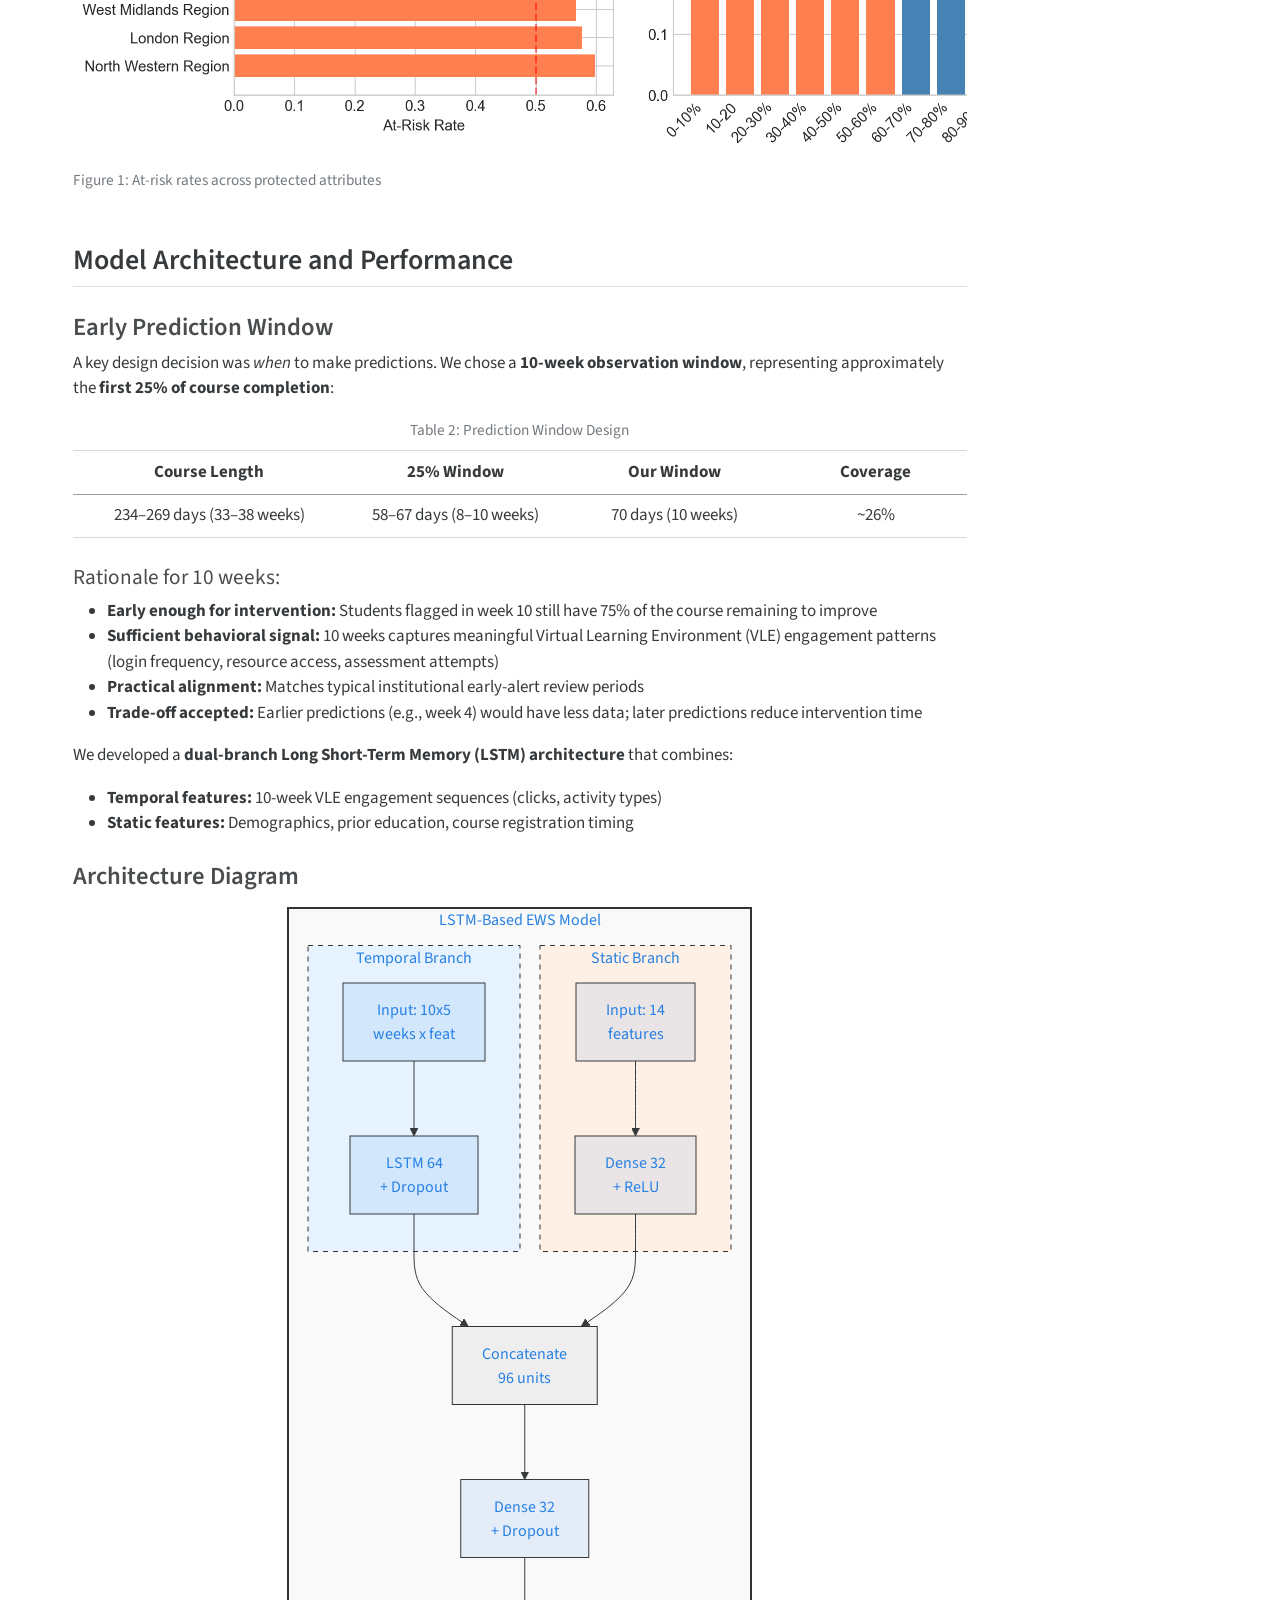
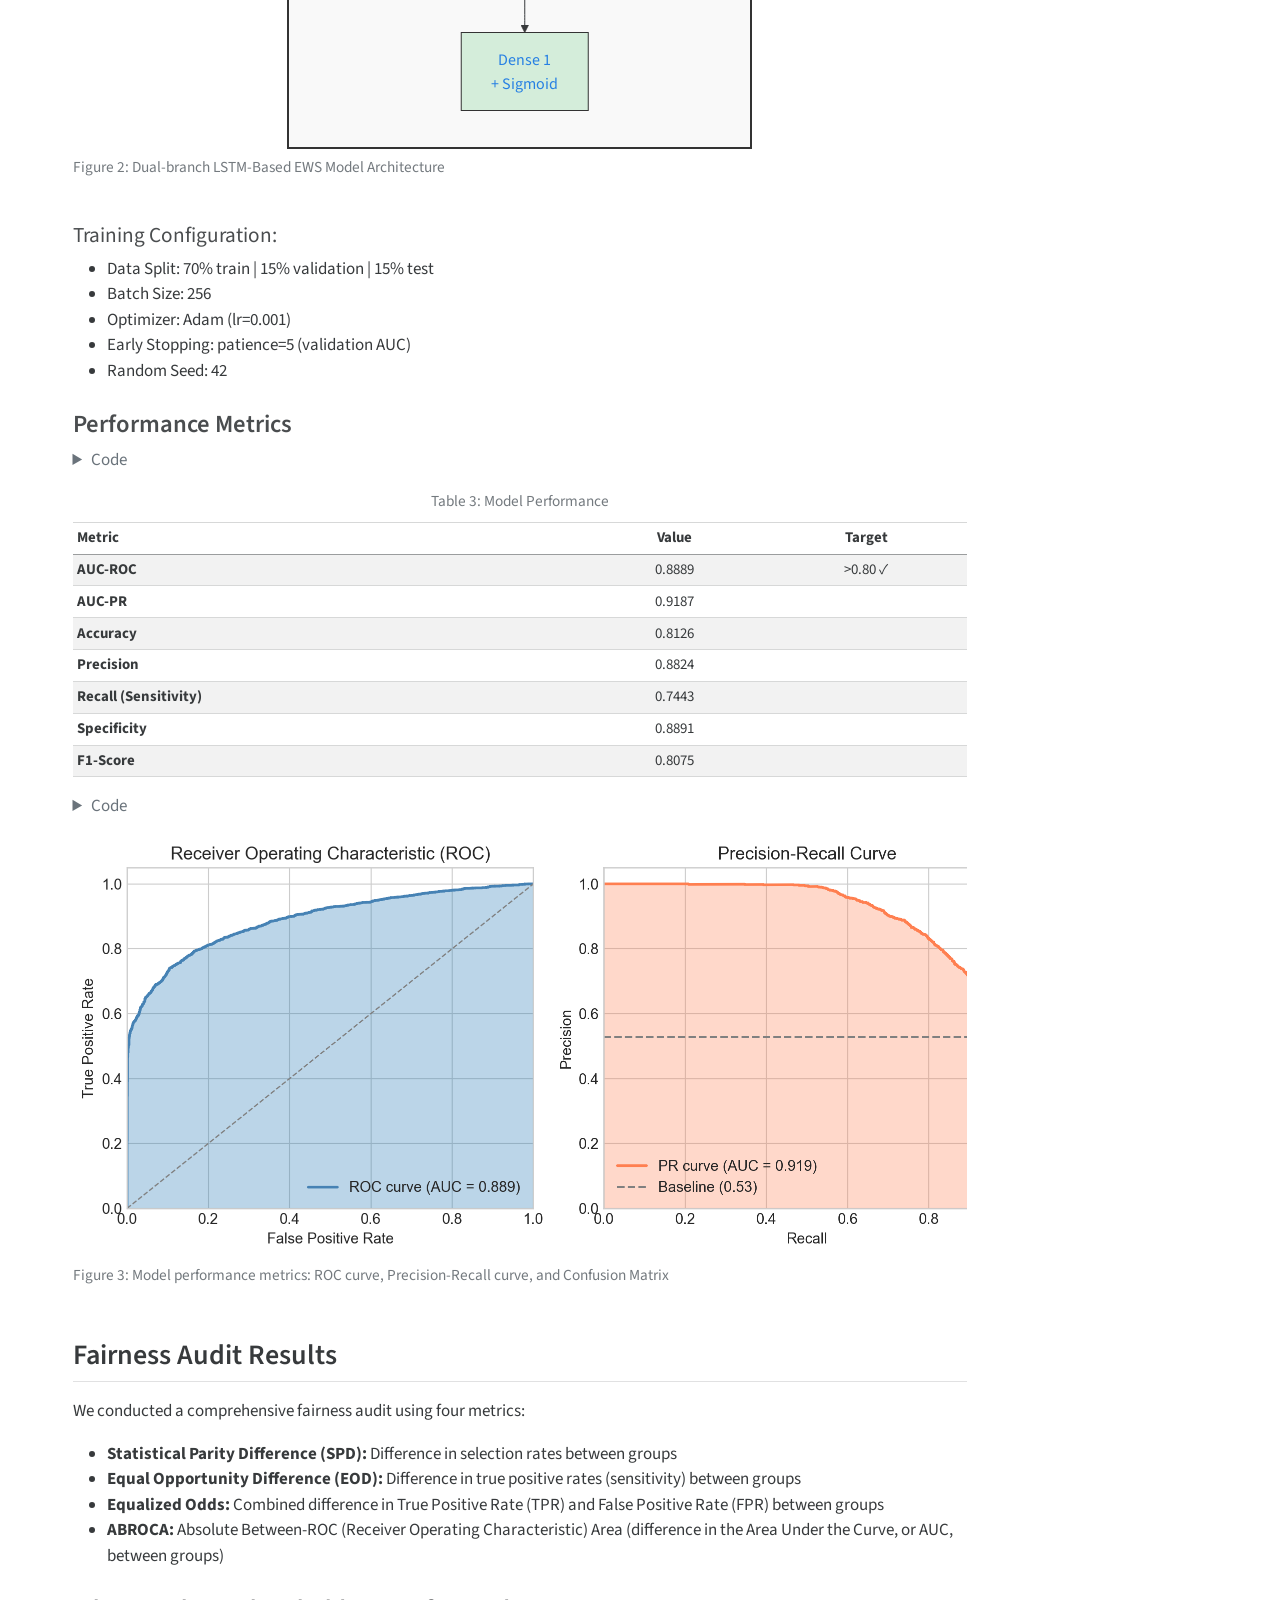
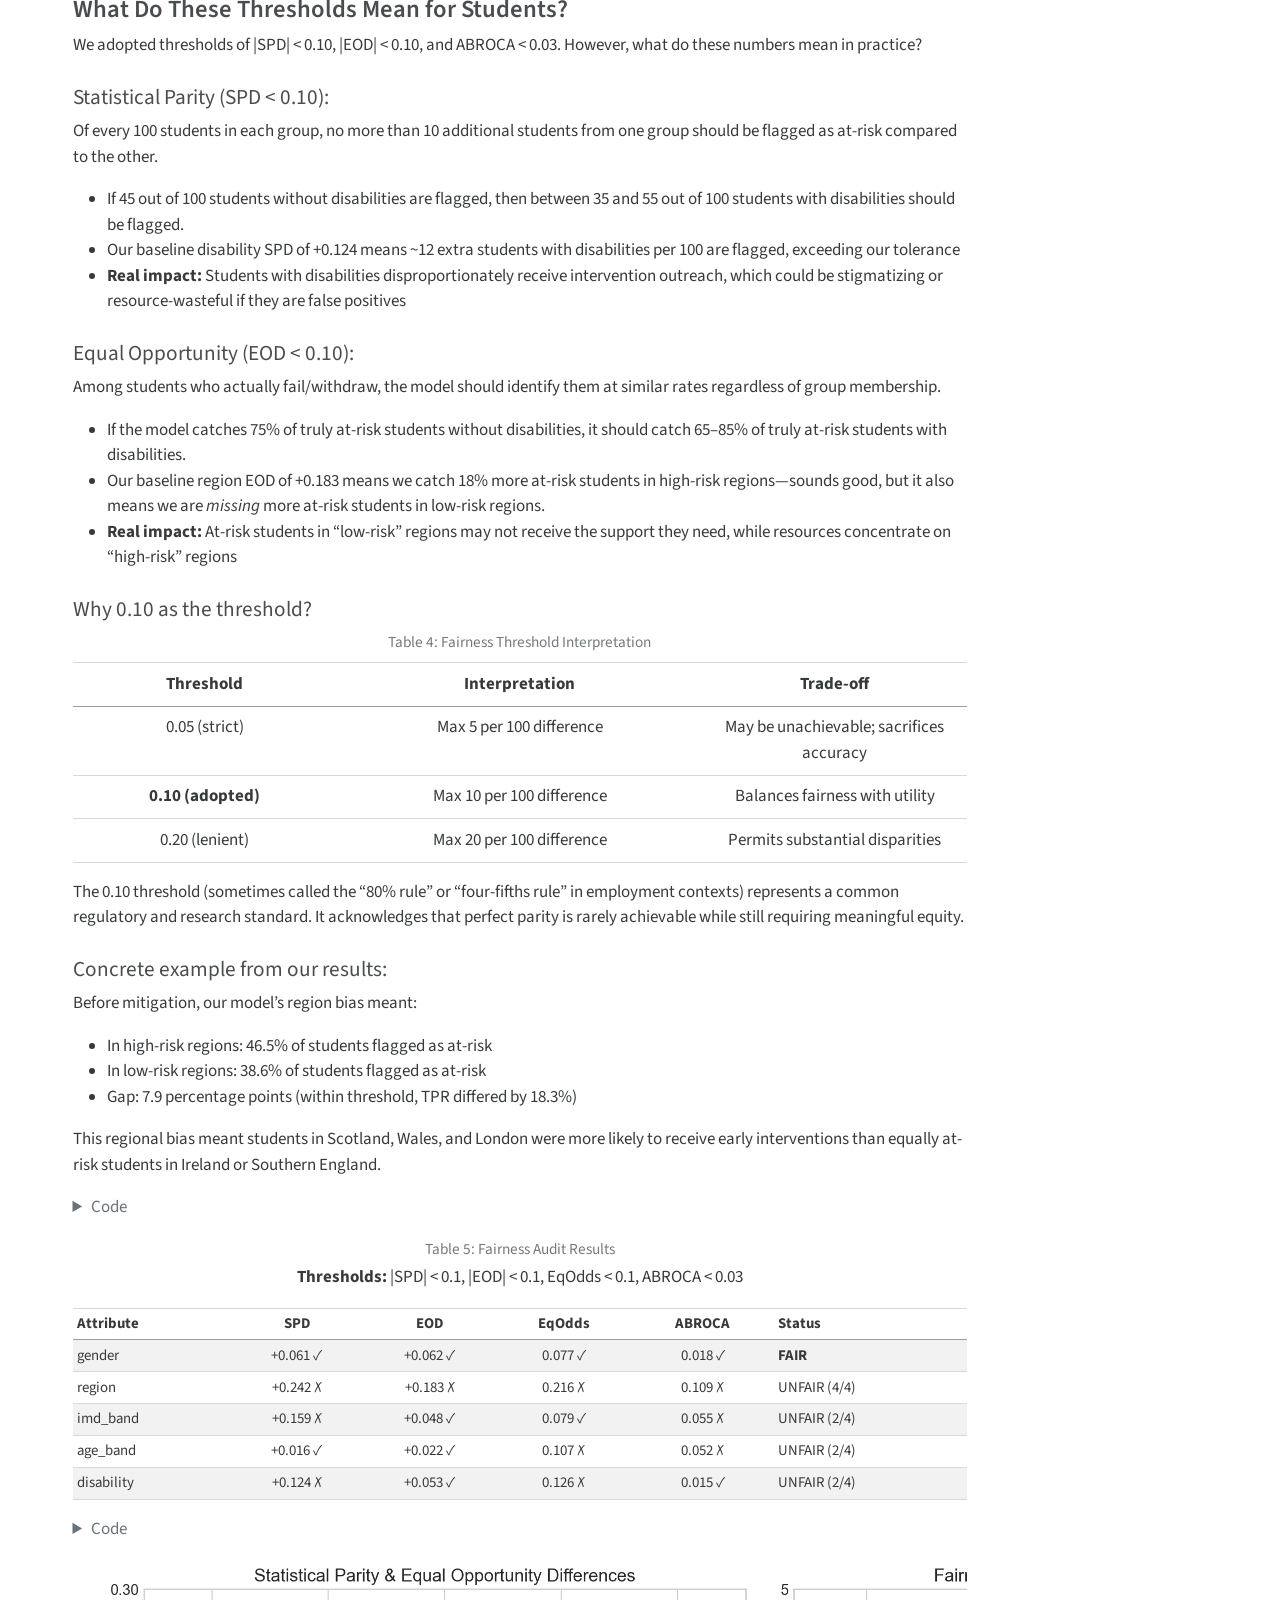
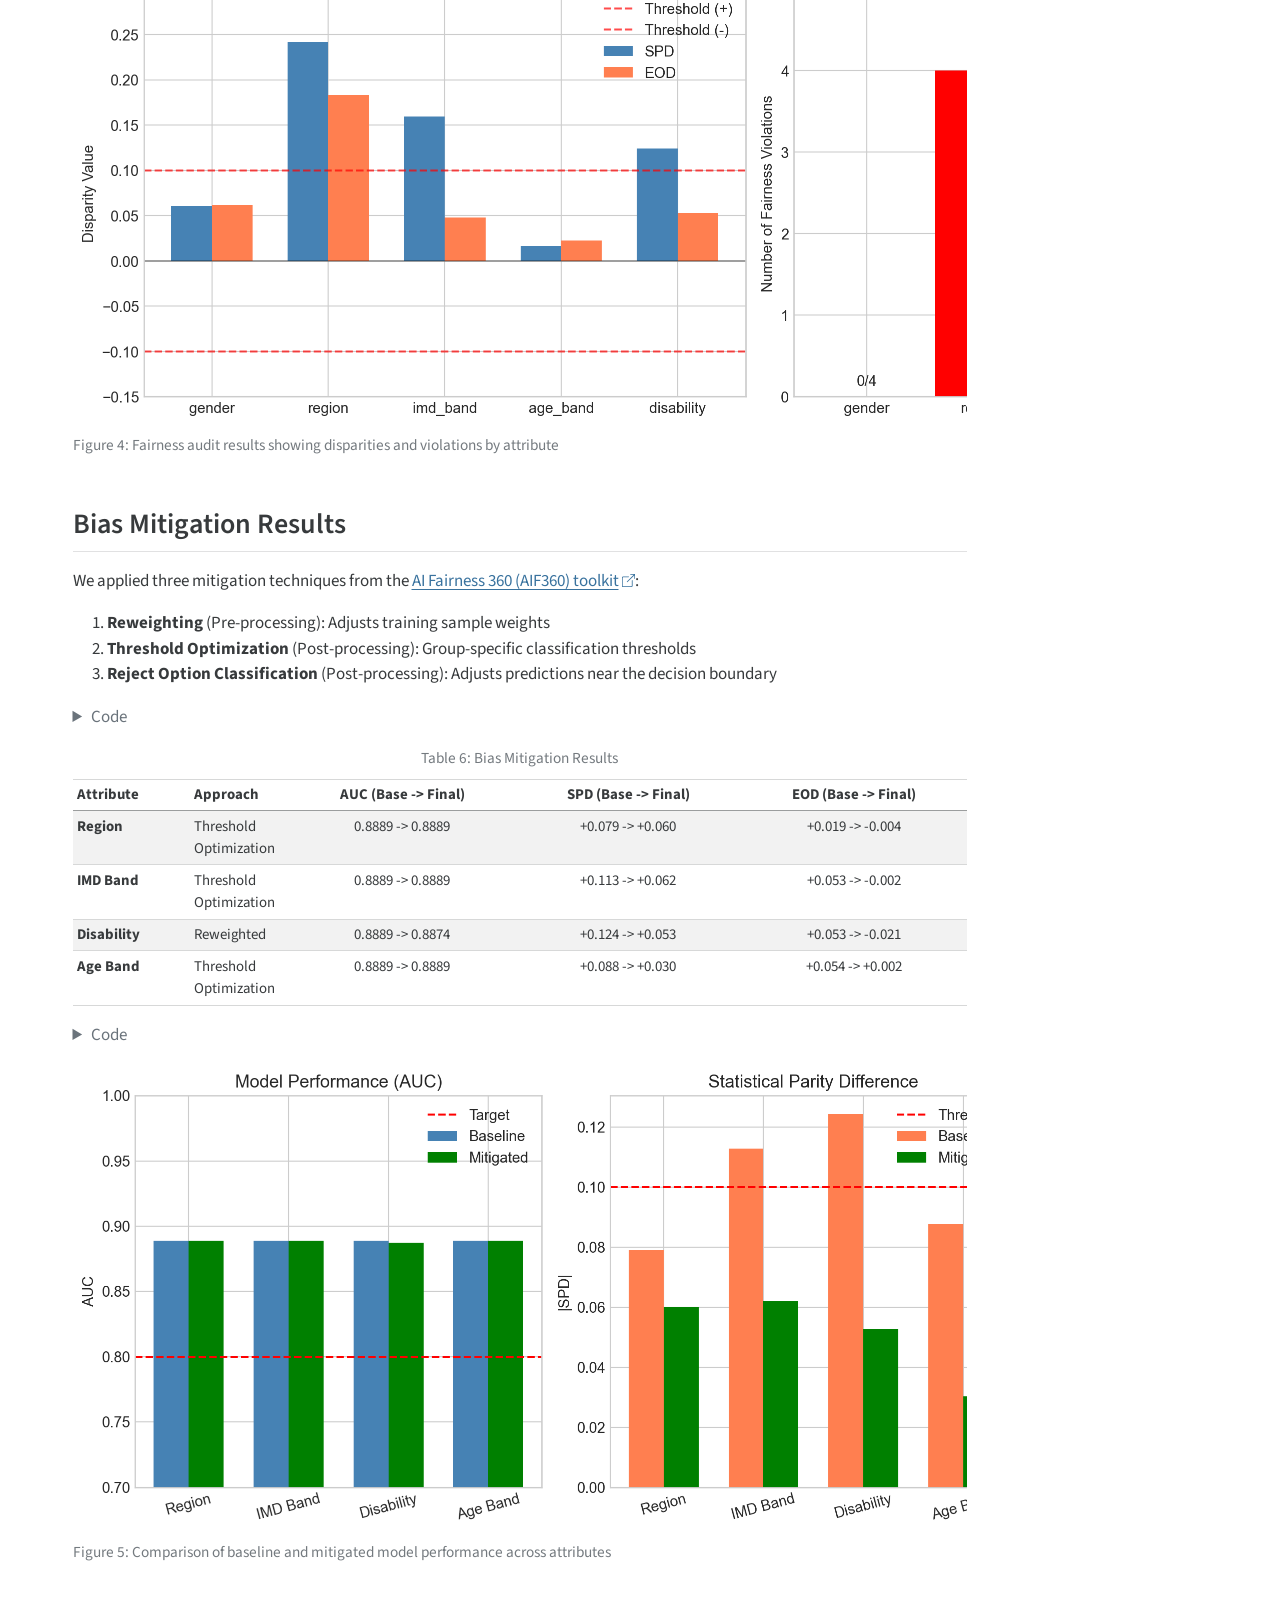
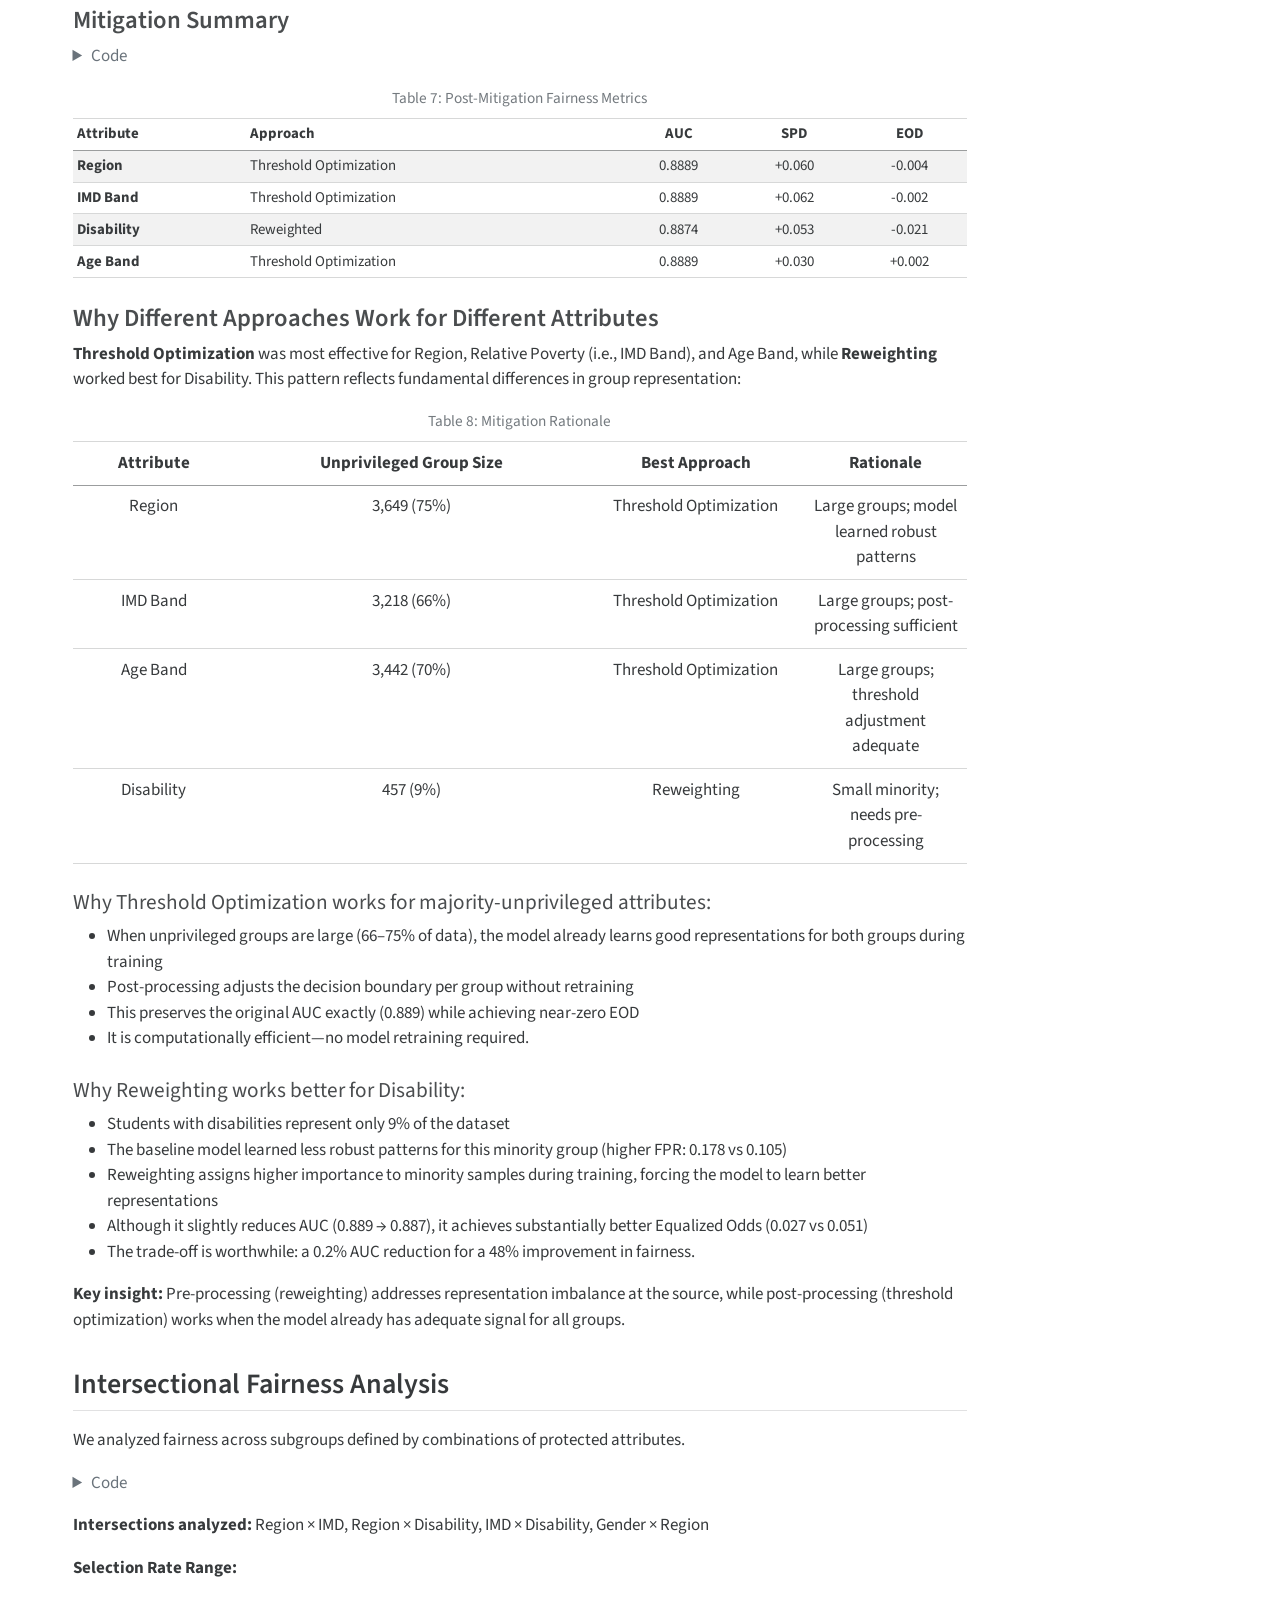
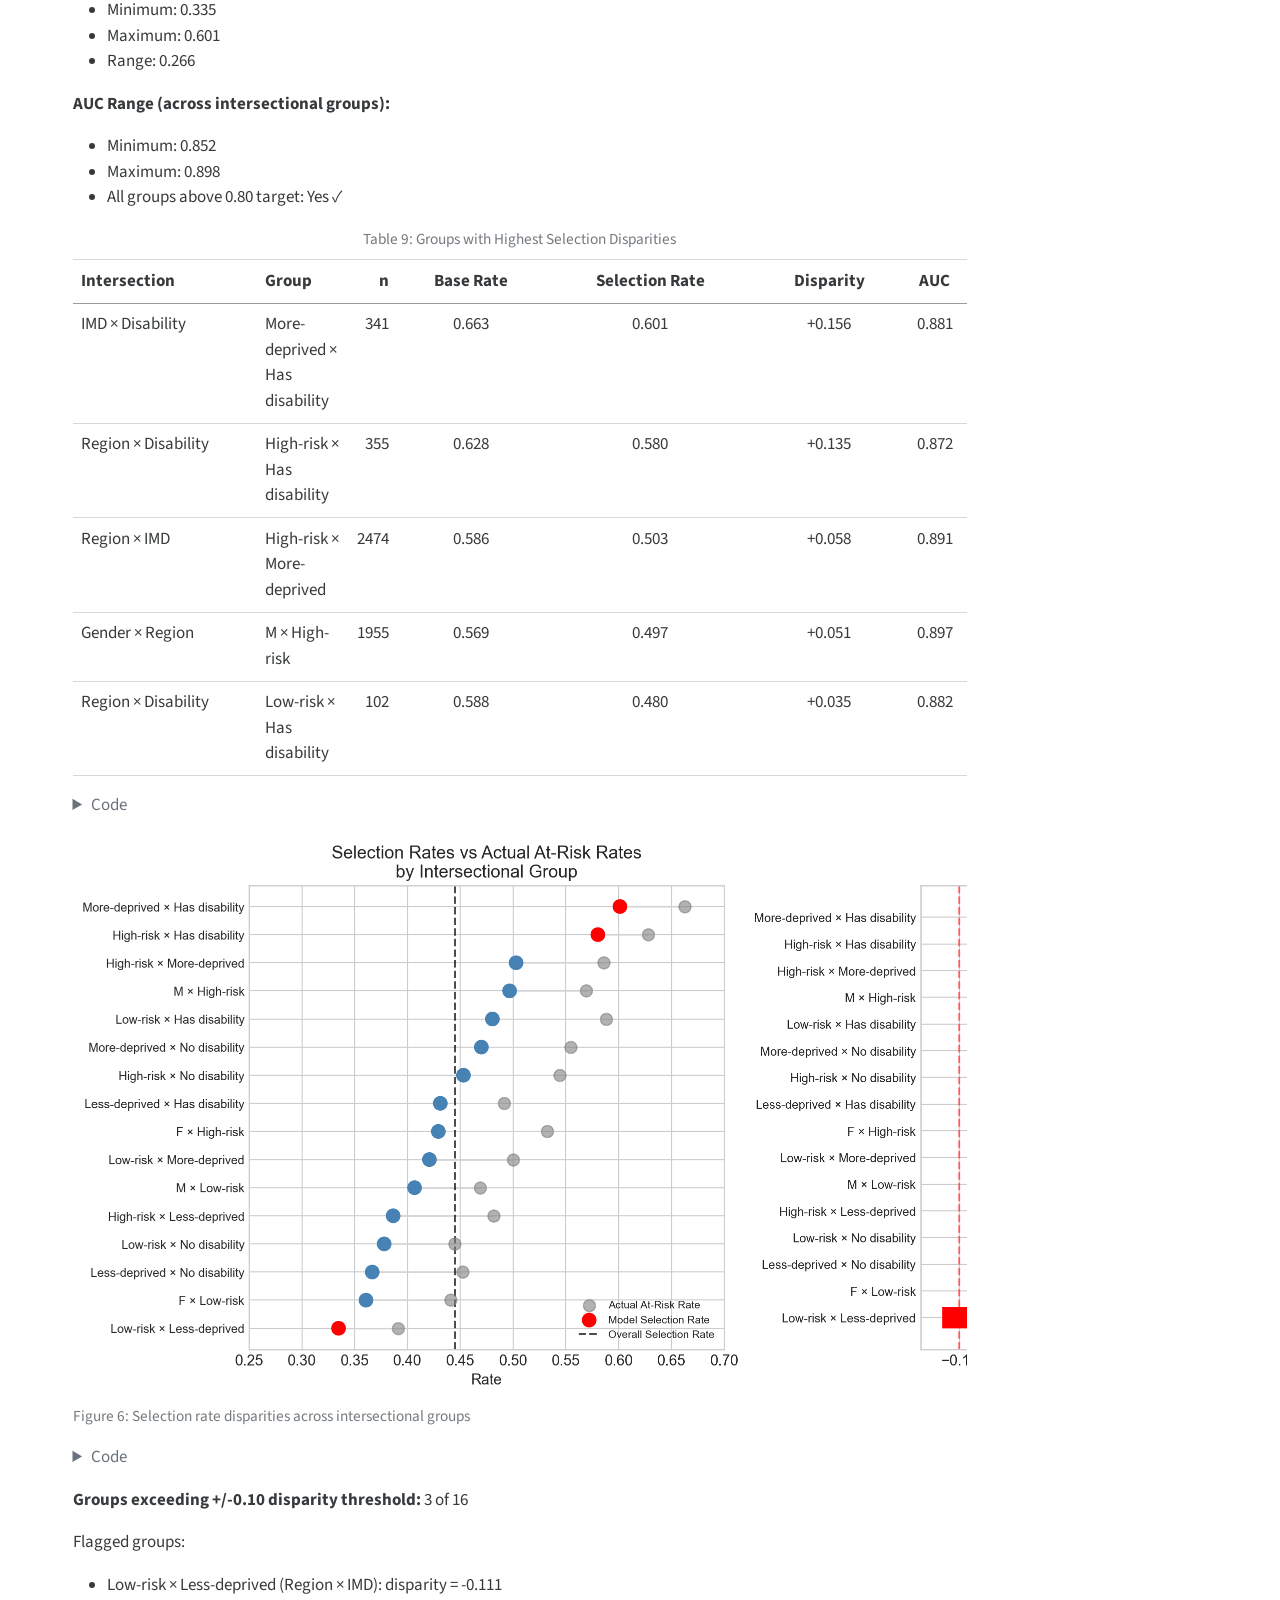
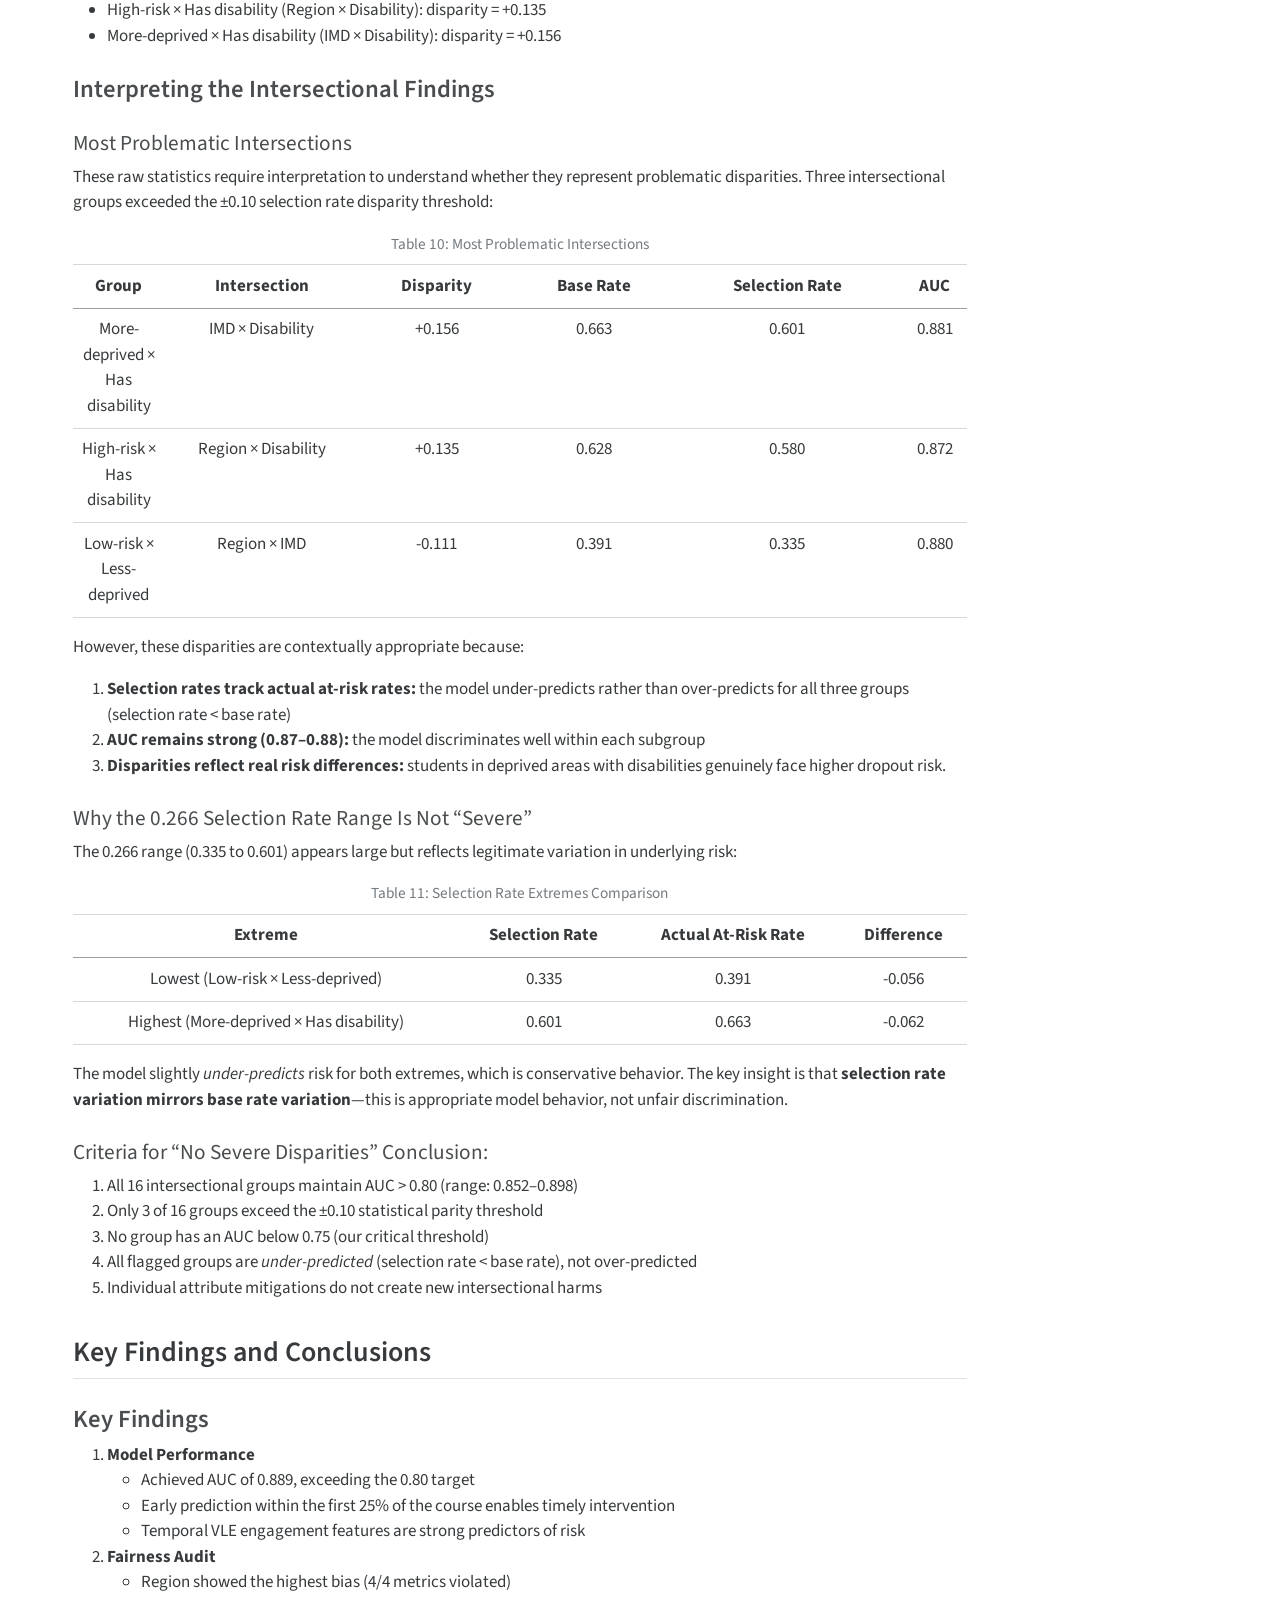
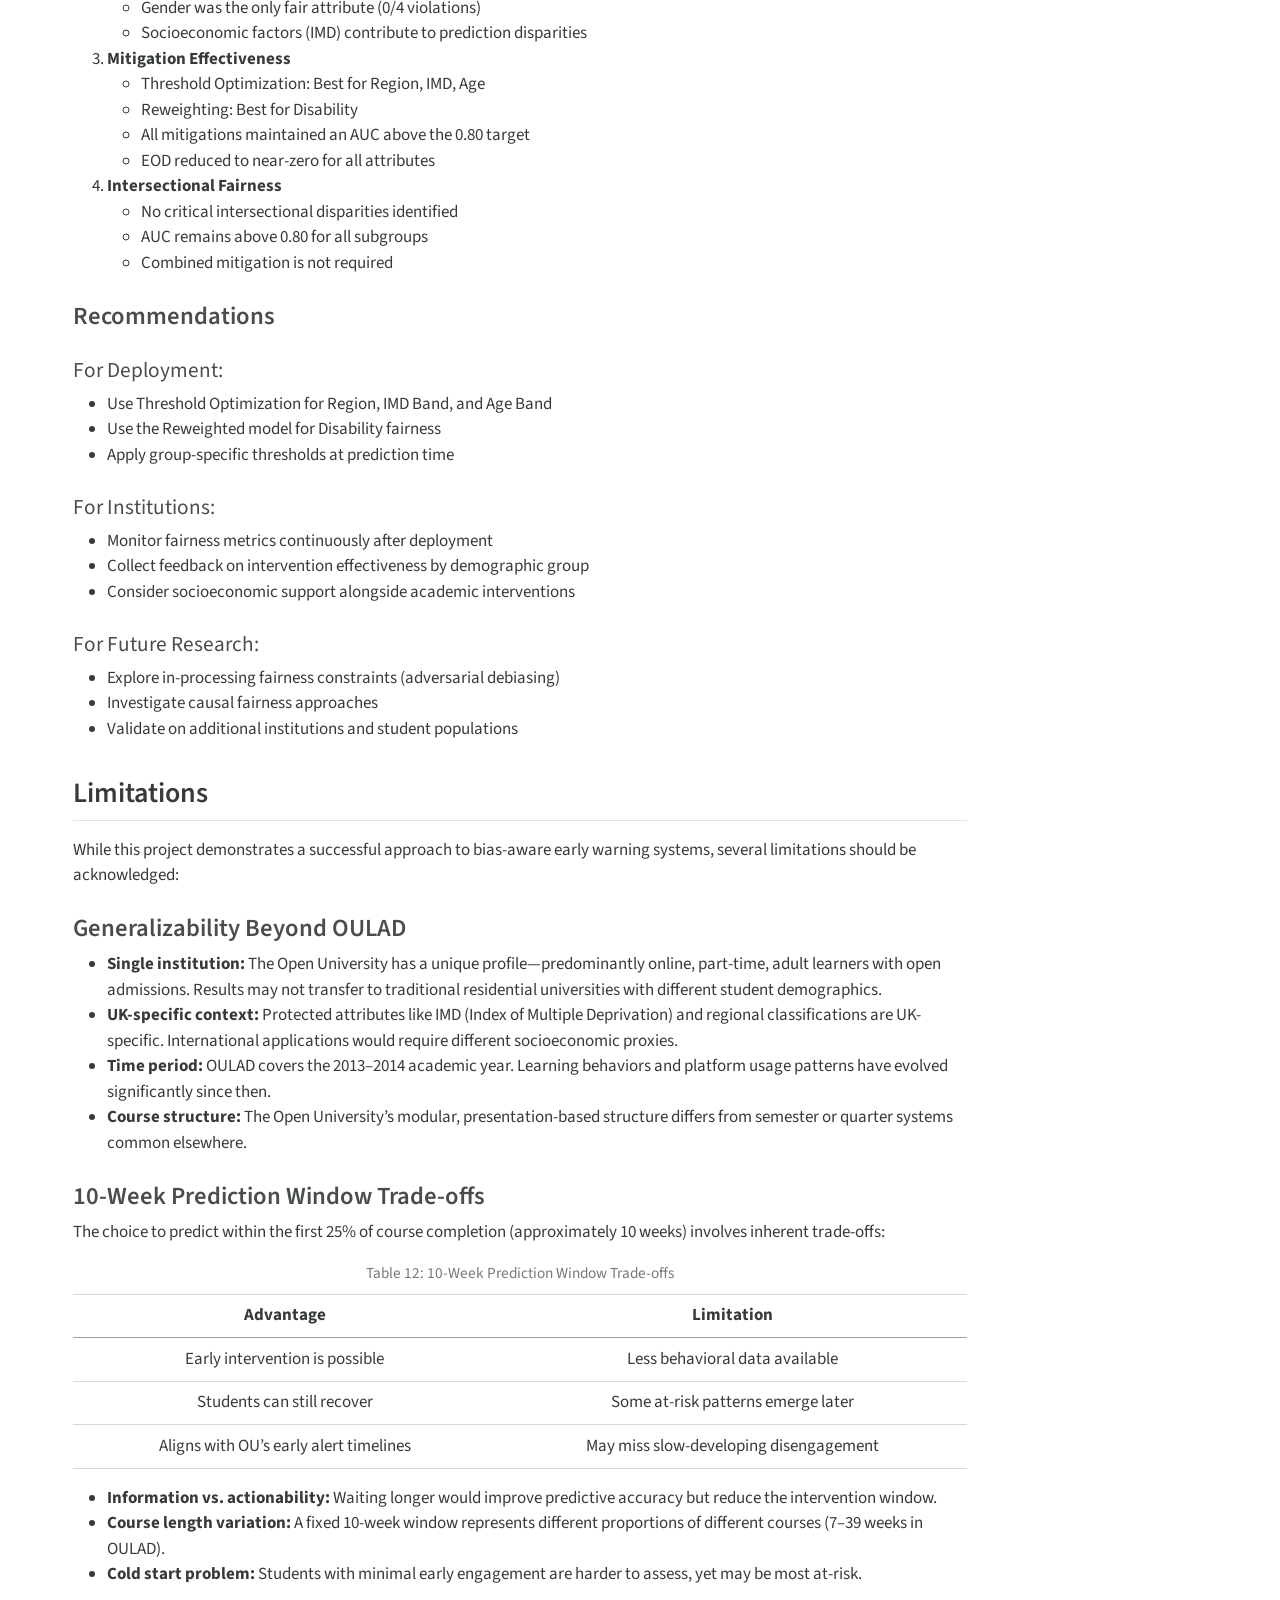
==== commit f152dc23: "Fixed diagram rendering. Added dark theme. Removed "Figures" from Appendix. All external links open " ====
--- a/index.html
+++ b/index.html
@@ -2,7 +2,7 @@
 <html xmlns="http://www.w3.org/1999/xhtml" lang="en" xml:lang="en"><head>
 
 <meta charset="utf-8">
-<meta name="generator" content="quarto-1.8.25">
+<meta name="generator" content="quarto-1.8.26">
 
 <meta name="viewport" content="width=device-width, initial-scale=1.0, user-scalable=yes">
 
@@ -68,15 +68,193 @@
 <script src="index_files/libs/quarto-html/tippy.umd.min.js"></script>
 <script src="index_files/libs/quarto-html/anchor.min.js"></script>
 <link href="index_files/libs/quarto-html/tippy.css" rel="stylesheet">
-<link href="index_files/libs/quarto-html/quarto-syntax-highlighting-7b89279ff1a6dce999919e0e67d4d9ec.css" rel="stylesheet" id="quarto-text-highlighting-styles">
+<link href="index_files/libs/quarto-html/quarto-syntax-highlighting-587c61ba64f3a5504c4d52d930310e48.css" rel="stylesheet" class="quarto-color-scheme" id="quarto-text-highlighting-styles">
+<link href="index_files/libs/quarto-html/quarto-syntax-highlighting-dark-b758ccaa5987ceb1b75504551e579abf.css" rel="stylesheet" class="quarto-color-scheme quarto-color-alternate" id="quarto-text-highlighting-styles">
+<link href="index_files/libs/quarto-html/quarto-syntax-highlighting-587c61ba64f3a5504c4d52d930310e48.css" rel="stylesheet" class="quarto-color-scheme-extra" id="quarto-text-highlighting-styles">
 <script src="index_files/libs/bootstrap/bootstrap.min.js"></script>
 <link href="index_files/libs/bootstrap/bootstrap-icons.css" rel="stylesheet">
-<link href="index_files/libs/bootstrap/bootstrap-7e6083fab22102ff398964aedbb65fba.min.css" rel="stylesheet" append-hash="true" id="quarto-bootstrap" data-mode="light">
+<link href="index_files/libs/bootstrap/bootstrap-76e9fbed40717516272683e9a1fc8abe.min.css" rel="stylesheet" append-hash="true" class="quarto-color-scheme" id="quarto-bootstrap" data-mode="light">
+<link href="index_files/libs/bootstrap/bootstrap-dark-712a386877c8c5a0d918b3809c8e2902.min.css" rel="stylesheet" append-hash="true" class="quarto-color-scheme quarto-color-alternate" id="quarto-bootstrap" data-mode="dark">
+<link href="index_files/libs/bootstrap/bootstrap-76e9fbed40717516272683e9a1fc8abe.min.css" rel="stylesheet" append-hash="true" class="quarto-color-scheme-extra" id="quarto-bootstrap" data-mode="light">
+<script src="index_files/libs/quarto-diagram/mermaid.min.js"></script>
+<script src="index_files/libs/quarto-diagram/mermaid-init.js"></script>
+<link href="index_files/libs/quarto-diagram/mermaid.css" rel="stylesheet">
 
 
 </head>
 
-<body class="quarto-light">
+<body class="quarto-light"><script id="quarto-html-before-body" type="application/javascript">
+    const toggleBodyColorMode = (bsSheetEl) => {
+      const mode = bsSheetEl.getAttribute("data-mode");
+      const bodyEl = window.document.querySelector("body");
+      if (mode === "dark") {
+        bodyEl.classList.add("quarto-dark");
+        bodyEl.classList.remove("quarto-light");
+      } else {
+        bodyEl.classList.add("quarto-light");
+        bodyEl.classList.remove("quarto-dark");
+      }
+    }
+    const toggleBodyColorPrimary = () => {
+      const bsSheetEl = window.document.querySelector("link#quarto-bootstrap:not([rel=disabled-stylesheet])");
+      if (bsSheetEl) {
+        toggleBodyColorMode(bsSheetEl);
+      }
+    }
+    const setColorSchemeToggle = (alternate) => {
+      const toggles = window.document.querySelectorAll('.quarto-color-scheme-toggle');
+      for (let i=0; i < toggles.length; i++) {
+        const toggle = toggles[i];
+        if (toggle) {
+          if (alternate) {
+            toggle.classList.add("alternate");
+          } else {
+            toggle.classList.remove("alternate");
+          }
+        }
+      }
+    };
+    const toggleColorMode = (alternate) => {
+      // Switch the stylesheets
+      const primaryStylesheets = window.document.querySelectorAll('link.quarto-color-scheme:not(.quarto-color-alternate)');
+      const alternateStylesheets = window.document.querySelectorAll('link.quarto-color-scheme.quarto-color-alternate');
+      manageTransitions('#quarto-margin-sidebar .nav-link', false);
+      if (alternate) {
+        // note: dark is layered on light, we don't disable primary!
+        enableStylesheet(alternateStylesheets);
+        for (const sheetNode of alternateStylesheets) {
+          if (sheetNode.id === "quarto-bootstrap") {
+            toggleBodyColorMode(sheetNode);
+          }
+        }
+      } else {
+        disableStylesheet(alternateStylesheets);
+        enableStylesheet(primaryStylesheets)
+        toggleBodyColorPrimary();
+      }
+      manageTransitions('#quarto-margin-sidebar .nav-link', true);
+      // Switch the toggles
+      setColorSchemeToggle(alternate)
+      // Hack to workaround the fact that safari doesn't
+      // properly recolor the scrollbar when toggling (#1455)
+      if (navigator.userAgent.indexOf('Safari') > 0 && navigator.userAgent.indexOf('Chrome') == -1) {
+        manageTransitions("body", false);
+        window.scrollTo(0, 1);
+        setTimeout(() => {
+          window.scrollTo(0, 0);
+          manageTransitions("body", true);
+        }, 40);
+      }
+    }
+    const disableStylesheet = (stylesheets) => {
+      for (let i=0; i < stylesheets.length; i++) {
+        const stylesheet = stylesheets[i];
+        stylesheet.rel = 'disabled-stylesheet';
+      }
+    }
+    const enableStylesheet = (stylesheets) => {
+      for (let i=0; i < stylesheets.length; i++) {
+        const stylesheet = stylesheets[i];
+        if(stylesheet.rel !== 'stylesheet') { // for Chrome, which will still FOUC without this check
+          stylesheet.rel = 'stylesheet';
+        }
+      }
+    }
+    const manageTransitions = (selector, allowTransitions) => {
+      const els = window.document.querySelectorAll(selector);
+      for (let i=0; i < els.length; i++) {
+        const el = els[i];
+        if (allowTransitions) {
+          el.classList.remove('notransition');
+        } else {
+          el.classList.add('notransition');
+        }
+      }
+    }
+    const isFileUrl = () => {
+      return window.location.protocol === 'file:';
+    }
+    const hasAlternateSentinel = () => {
+      let styleSentinel = getColorSchemeSentinel();
+      if (styleSentinel !== null) {
+        return styleSentinel === "alternate";
+      } else {
+        return false;
+      }
+    }
+    const setStyleSentinel = (alternate) => {
+      const value = alternate ? "alternate" : "default";
+      if (!isFileUrl()) {
+        window.localStorage.setItem("quarto-color-scheme", value);
+      } else {
+        localAlternateSentinel = value;
+      }
+    }
+    const getColorSchemeSentinel = () => {
+      if (!isFileUrl()) {
+        const storageValue = window.localStorage.getItem("quarto-color-scheme");
+        return storageValue != null ? storageValue : localAlternateSentinel;
+      } else {
+        return localAlternateSentinel;
+      }
+    }
+    const toggleGiscusIfUsed = (isAlternate, darkModeDefault) => {
+      const baseTheme = document.querySelector('#giscus-base-theme')?.value ?? 'light';
+      const alternateTheme = document.querySelector('#giscus-alt-theme')?.value ?? 'dark';
+      let newTheme = '';
+      if(authorPrefersDark) {
+        newTheme = isAlternate ? baseTheme : alternateTheme;
+      } else {
+        newTheme = isAlternate ? alternateTheme : baseTheme;
+      }
+      const changeGiscusTheme = () => {
+        // From: https://github.com/giscus/giscus/issues/336
+        const sendMessage = (message) => {
+          const iframe = document.querySelector('iframe.giscus-frame');
+          if (!iframe) return;
+          iframe.contentWindow.postMessage({ giscus: message }, 'https://giscus.app');
+        }
+        sendMessage({
+          setConfig: {
+            theme: newTheme
+          }
+        });
+      }
+      const isGiscussLoaded = window.document.querySelector('iframe.giscus-frame') !== null;
+      if (isGiscussLoaded) {
+        changeGiscusTheme();
+      }
+    };
+    const authorPrefersDark = false;
+    const queryPrefersDark = window.matchMedia('(prefers-color-scheme: dark)');
+    const darkModeDefault = queryPrefersDark.matches;
+      document.querySelector('link#quarto-text-highlighting-styles.quarto-color-scheme-extra').rel = 'disabled-stylesheet';
+      document.querySelector('link#quarto-bootstrap.quarto-color-scheme-extra').rel = 'disabled-stylesheet';
+    let localAlternateSentinel = darkModeDefault ? 'alternate' : 'default';
+    // Dark / light mode switch
+    window.quartoToggleColorScheme = () => {
+      // Read the current dark / light value
+      let toAlternate = !hasAlternateSentinel();
+      toggleColorMode(toAlternate);
+      setStyleSentinel(toAlternate);
+      toggleGiscusIfUsed(toAlternate, darkModeDefault);
+      window.dispatchEvent(new Event('resize'));
+    };
+    queryPrefersDark.addEventListener("change", e => {
+      if(window.localStorage.getItem("quarto-color-scheme") !== null)
+        return;
+      const alternate = e.matches
+      toggleColorMode(alternate);
+      localAlternateSentinel = e.matches ? 'alternate' : 'default'; // this is used alongside local storage!
+      toggleGiscusIfUsed(alternate, darkModeDefault);
+    });
+    // Switch to dark mode if need be
+    if (hasAlternateSentinel()) {
+      toggleColorMode(true);
+    } else {
+      toggleColorMode(false);
+    }
+  </script>
 
 <div id="quarto-content" class="page-columns page-rows-contents page-layout-full">
 <div id="quarto-margin-sidebar" class="sidebar margin-sidebar">
@@ -132,6 +310,7 @@
 </div>
 <main class="content column-page-left" id="quarto-document-content">
 
+
 <header id="title-block-header" class="quarto-title-block default">
 <div class="quarto-title">
 <h1 class="title">Bias-Aware Early Warning System for Higher Education</h1>
@@ -148,7 +327,9 @@
   </div>
   <div class="quarto-title-meta-contents">
         <p class="affiliation">
+            <a href="https://www.gse.upenn.edu/">
             University of Pennsylvania Graduate School of Education
+            </a>
           </p>
       </div>
   </div>
@@ -163,6 +344,12 @@
     </div>
   </div>
   
+    <div>
+    <div class="quarto-title-meta-heading">Modified</div>
+    <div class="quarto-title-meta-contents">
+      <p class="date-modified">January 5, 2026</p>
+    </div>
+  </div>
     
   </div>
   
@@ -504,15 +691,52 @@
 </section>
 <section id="architecture-diagram" class="level3">
 <h3 class="anchored" data-anchor-id="architecture-diagram">Architecture Diagram</h3>
-<div id="fig-architecture" class="quarto-float quarto-figure quarto-figure-center anchored" data-fig-align="center">
+<div class="cell" data-fig-responsive="false" data-fig-width="3.5" data-layout-align="default">
+<div class="cell-output-display">
+<div id="fig-architecture" class="quarto-float quarto-figure quarto-figure-center anchored">
 <figure class="quarto-float quarto-float-fig figure">
 <div aria-describedby="fig-architecture-caption-0ceaefa1-69ba-4598-a22c-09a6ac19f8ca">
-<img src="figures/architecture.png" class="img-fluid quarto-figure quarto-figure-center figure-img" style="width:50.0%">
+<div>
+<pre class="mermaid mermaid-js" data-label="fig-architecture">flowchart TD
+    subgraph Model [LSTM-Based EWS Model]
+        direction TB
+        
+        %% Temporal Branch
+        subgraph Temporal [Temporal Branch]
+            direction TB
+            InputTemp[Input: 10x5&lt;br/&gt;weeks x feat] --&gt; LSTM[LSTM 64&lt;br/&gt;+ Dropout]
+        end
+
+        %% Static Branch
+        subgraph Static [Static Branch]
+            direction TB
+            InputStat[Input: 14&lt;br/&gt;features] --&gt; Dense1[Dense 32&lt;br/&gt;+ ReLU]
+        end
+
+        %% Connections to Concatenate
+        LSTM --&gt; Concat
+        Dense1 --&gt; Concat
+
+        %% Merged Layers
+        Concat[Concatenate&lt;br/&gt;96 units] --&gt; Dense2[Dense 32&lt;br/&gt;+ Dropout]
+        Dense2 --&gt; Output[Dense 1&lt;br/&gt;+ Sigmoid]
+    end
+    
+    %% Styling (Optional)
+    style Model fill:#f9f9f9,stroke:#333,stroke-width:2px
+    style Temporal fill:#e6f3ff,stroke:#333,stroke-dasharray: 5 5
+    style Static fill:#fff0e6,stroke:#333,stroke-dasharray: 5 5
+    style Concat fill:#eee,stroke:#333
+    style Output fill:#d4edda,stroke:#333
+</pre>
+</div>
 </div>
 <figcaption class="quarto-float-caption-bottom quarto-float-caption quarto-float-fig" id="fig-architecture-caption-0ceaefa1-69ba-4598-a22c-09a6ac19f8ca">
 Figure&nbsp;2: Dual-branch LSTM-Based EWS Model Architecture
 </figcaption>
 </figure>
+</div>
+</div>
 </div>
 <section id="training-configuration" class="level4">
 <h4 class="anchored" data-anchor-id="training-configuration">Training Configuration:</h4>
@@ -1843,14 +2067,8 @@
 <span id="cb14-25"><a href="#cb14-25" aria-hidden="true" tabindex="-1"></a>        md_output <span class="op">+=</span> <span class="ss">f"* </span><span class="sc">{</span>f<span class="sc">.</span>name<span class="sc">}</span><span class="ss"> (</span><span class="sc">{</span>size_kb<span class="sc">:.1f}</span><span class="ss"> KB)</span><span class="ch">\n</span><span class="ss">"</span></span>
 <span id="cb14-26"><a href="#cb14-26" aria-hidden="true" tabindex="-1"></a>md_output <span class="op">+=</span> <span class="st">"</span><span class="ch">\n</span><span class="st">"</span></span>
 <span id="cb14-27"><a href="#cb14-27" aria-hidden="true" tabindex="-1"></a></span>
-<span id="cb14-28"><a href="#cb14-28" aria-hidden="true" tabindex="-1"></a><span class="co"># 4. Figures</span></span>
-<span id="cb14-29"><a href="#cb14-29" aria-hidden="true" tabindex="-1"></a>md_output <span class="op">+=</span> <span class="st">"**Figures:**</span><span class="ch">\n\n</span><span class="st">"</span></span>
-<span id="cb14-30"><a href="#cb14-30" aria-hidden="true" tabindex="-1"></a>figures <span class="op">=</span> <span class="bu">sorted</span>(FIGURES_DIR.glob(<span class="st">'*.png'</span>))</span>
-<span id="cb14-31"><a href="#cb14-31" aria-hidden="true" tabindex="-1"></a><span class="cf">for</span> fig <span class="kw">in</span> figures:</span>
-<span id="cb14-32"><a href="#cb14-32" aria-hidden="true" tabindex="-1"></a>    md_output <span class="op">+=</span> <span class="ss">f"* </span><span class="sc">{</span>fig<span class="sc">.</span>name<span class="sc">}</span><span class="ch">\n</span><span class="ss">"</span></span>
-<span id="cb14-33"><a href="#cb14-33" aria-hidden="true" tabindex="-1"></a></span>
-<span id="cb14-34"><a href="#cb14-34" aria-hidden="true" tabindex="-1"></a><span class="co"># Render</span></span>
-<span id="cb14-35"><a href="#cb14-35" aria-hidden="true" tabindex="-1"></a>display(Markdown(md_output))</span></code></pre></div><button title="Copy to Clipboard" class="code-copy-button"><i class="bi"></i></button></div>
+<span id="cb14-28"><a href="#cb14-28" aria-hidden="true" tabindex="-1"></a><span class="co"># Render</span></span>
+<span id="cb14-29"><a href="#cb14-29" aria-hidden="true" tabindex="-1"></a>display(Markdown(md_output))</span></code></pre></div><button title="Copy to Clipboard" class="code-copy-button"><i class="bi"></i></button></div>
 </details>
 <p><strong>Notebooks:</strong></p>
 <ul>
@@ -1887,14 +2105,23 @@
 <li>mitigation_results_region.json (2.7 KB)</li>
 <li>predictions_baseline.csv (313.3 KB)</li>
 </ul>
-<p><strong>Figures:</strong></p>
-<ul>
-<li>architecture.png</li>
-</ul>
 </div></section></div></main>
 <!-- /main column -->
 <script id="quarto-html-after-body" type="application/javascript">
   window.document.addEventListener("DOMContentLoaded", function (event) {
+    // Ensure there is a toggle, if there isn't float one in the top right
+    if (window.document.querySelector('.quarto-color-scheme-toggle') === null) {
+      const a = window.document.createElement('a');
+      a.classList.add('top-right');
+      a.classList.add('quarto-color-scheme-toggle');
+      a.href = "";
+      a.onclick = function() { try { window.quartoToggleColorScheme(); } catch {} return false; };
+      const i = window.document.createElement("i");
+      i.classList.add('bi');
+      a.appendChild(i);
+      window.document.body.appendChild(a);
+    }
+    setColorSchemeToggle(hasAlternateSentinel())
     const icon = "";
     const anchorJS = new window.AnchorJS();
     anchorJS.options = {
@@ -1966,7 +2193,7 @@
     }
       var localhostRegex = new RegExp(/^(?:http|https):\/\/localhost\:?[0-9]*\//);
       var mailtoRegex = new RegExp(/^mailto:/);
-        var filterRegex = new RegExp('/' + window.location.host + '/');
+        var filterRegex = new RegExp("^(?:http:|https:)\/\/www\.johnbaker\.io\/custom");
       var isInternal = (href) => {
           return filterRegex.test(href) || localhostRegex.test(href) || mailtoRegex.test(href);
       }
@@ -1980,6 +2207,13 @@
           if (link.dataset.originalHref !== undefined) {
             link.href = link.dataset.originalHref;
           }
+            // target, if specified
+            link.setAttribute("target", "_blank");
+            if (link.getAttribute("rel") === null) {
+              link.setAttribute("rel", "noopener");
+            }
+            // default icon
+            link.classList.add("external");
         }
       }
     function tippyHover(el, contentFn, onTriggerFn, onUntriggerFn) {
--- a/index_files/libs/quarto-html/quarto-syntax-highlighting-587c61ba64f3a5504c4d52d930310e48.css
+++ b/index_files/libs/quarto-html/quarto-syntax-highlighting-587c61ba64f3a5504c4d52d930310e48.css
@@ -0,0 +1,236 @@
+/* quarto syntax highlight colors */
+:root {
+  --quarto-hl-ot-color: #003B4F;
+  --quarto-hl-at-color: #657422;
+  --quarto-hl-ss-color: #20794D;
+  --quarto-hl-an-color: #5E5E5E;
+  --quarto-hl-fu-color: #4758AB;
+  --quarto-hl-st-color: #20794D;
+  --quarto-hl-cf-color: #003B4F;
+  --quarto-hl-op-color: #5E5E5E;
+  --quarto-hl-er-color: #AD0000;
+  --quarto-hl-bn-color: #AD0000;
+  --quarto-hl-al-color: #AD0000;
+  --quarto-hl-va-color: #111111;
+  --quarto-hl-bu-color: inherit;
+  --quarto-hl-ex-color: inherit;
+  --quarto-hl-pp-color: #AD0000;
+  --quarto-hl-in-color: #5E5E5E;
+  --quarto-hl-vs-color: #20794D;
+  --quarto-hl-wa-color: #5E5E5E;
+  --quarto-hl-do-color: #5E5E5E;
+  --quarto-hl-im-color: #00769E;
+  --quarto-hl-ch-color: #20794D;
+  --quarto-hl-dt-color: #AD0000;
+  --quarto-hl-fl-color: #AD0000;
+  --quarto-hl-co-color: #5E5E5E;
+  --quarto-hl-cv-color: #5E5E5E;
+  --quarto-hl-cn-color: #8f5902;
+  --quarto-hl-sc-color: #5E5E5E;
+  --quarto-hl-dv-color: #AD0000;
+  --quarto-hl-kw-color: #003B4F;
+}
+
+/* other quarto variables */
+:root {
+  --quarto-font-monospace: SFMono-Regular, Menlo, Monaco, Consolas, "Liberation Mono", "Courier New", monospace;
+}
+
+/* syntax highlight based on Pandoc's rules */
+pre > code.sourceCode > span {
+  color: #003B4F;
+}
+
+code.sourceCode > span {
+  color: #003B4F;
+}
+
+div.sourceCode,
+div.sourceCode pre.sourceCode {
+  color: #003B4F;
+}
+
+/* Normal */
+code span {
+  color: #003B4F;
+}
+
+/* Alert */
+code span.al {
+  color: #AD0000;
+  font-style: inherit;
+}
+
+/* Annotation */
+code span.an {
+  color: #5E5E5E;
+  font-style: inherit;
+}
+
+/* Attribute */
+code span.at {
+  color: #657422;
+  font-style: inherit;
+}
+
+/* BaseN */
+code span.bn {
+  color: #AD0000;
+  font-style: inherit;
+}
+
+/* BuiltIn */
+code span.bu {
+  font-style: inherit;
+}
+
+/* ControlFlow */
+code span.cf {
+  color: #003B4F;
+  font-weight: bold;
+  font-style: inherit;
+}
+
+/* Char */
+code span.ch {
+  color: #20794D;
+  font-style: inherit;
+}
+
+/* Constant */
+code span.cn {
+  color: #8f5902;
+  font-style: inherit;
+}
+
+/* Comment */
+code span.co {
+  color: #5E5E5E;
+  font-style: inherit;
+}
+
+/* CommentVar */
+code span.cv {
+  color: #5E5E5E;
+  font-style: italic;
+}
+
+/* Documentation */
+code span.do {
+  color: #5E5E5E;
+  font-style: italic;
+}
+
+/* DataType */
+code span.dt {
+  color: #AD0000;
+  font-style: inherit;
+}
+
+/* DecVal */
+code span.dv {
+  color: #AD0000;
+  font-style: inherit;
+}
+
+/* Error */
+code span.er {
+  color: #AD0000;
+  font-style: inherit;
+}
+
+/* Extension */
+code span.ex {
+  font-style: inherit;
+}
+
+/* Float */
+code span.fl {
+  color: #AD0000;
+  font-style: inherit;
+}
+
+/* Function */
+code span.fu {
+  color: #4758AB;
+  font-style: inherit;
+}
+
+/* Import */
+code span.im {
+  color: #00769E;
+  font-style: inherit;
+}
+
+/* Information */
+code span.in {
+  color: #5E5E5E;
+  font-style: inherit;
+}
+
+/* Keyword */
+code span.kw {
+  color: #003B4F;
+  font-weight: bold;
+  font-style: inherit;
+}
+
+/* Operator */
+code span.op {
+  color: #5E5E5E;
+  font-style: inherit;
+}
+
+/* Other */
+code span.ot {
+  color: #003B4F;
+  font-style: inherit;
+}
+
+/* Preprocessor */
+code span.pp {
+  color: #AD0000;
+  font-style: inherit;
+}
+
+/* SpecialChar */
+code span.sc {
+  color: #5E5E5E;
+  font-style: inherit;
+}
+
+/* SpecialString */
+code span.ss {
+  color: #20794D;
+  font-style: inherit;
+}
+
+/* String */
+code span.st {
+  color: #20794D;
+  font-style: inherit;
+}
+
+/* Variable */
+code span.va {
+  color: #111111;
+  font-style: inherit;
+}
+
+/* VerbatimString */
+code span.vs {
+  color: #20794D;
+  font-style: inherit;
+}
+
+/* Warning */
+code span.wa {
+  color: #5E5E5E;
+  font-style: italic;
+}
+
+.prevent-inlining {
+  content: "</";
+}
+
+/*# sourceMappingURL=2dce1cc6c82594539e1579de68416b47.css.map */
--- a/index_files/libs/quarto-html/quarto-syntax-highlighting-dark-b758ccaa5987ceb1b75504551e579abf.css
+++ b/index_files/libs/quarto-html/quarto-syntax-highlighting-dark-b758ccaa5987ceb1b75504551e579abf.css
@@ -0,0 +1,219 @@
+/* quarto syntax highlight colors */
+:root {
+  --quarto-hl-al-color: #f07178;
+  --quarto-hl-an-color: #d4d0ab;
+  --quarto-hl-at-color: #00e0e0;
+  --quarto-hl-bn-color: #d4d0ab;
+  --quarto-hl-bu-color: #abe338;
+  --quarto-hl-ch-color: #abe338;
+  --quarto-hl-co-color: #f8f8f2;
+  --quarto-hl-cv-color: #ffd700;
+  --quarto-hl-cn-color: #ffd700;
+  --quarto-hl-cf-color: #ffa07a;
+  --quarto-hl-dt-color: #ffa07a;
+  --quarto-hl-dv-color: #d4d0ab;
+  --quarto-hl-do-color: #f8f8f2;
+  --quarto-hl-er-color: #f07178;
+  --quarto-hl-ex-color: #00e0e0;
+  --quarto-hl-fl-color: #d4d0ab;
+  --quarto-hl-fu-color: #ffa07a;
+  --quarto-hl-im-color: #abe338;
+  --quarto-hl-in-color: #d4d0ab;
+  --quarto-hl-kw-color: #ffa07a;
+  --quarto-hl-op-color: #ffa07a;
+  --quarto-hl-ot-color: #00e0e0;
+  --quarto-hl-pp-color: #dcc6e0;
+  --quarto-hl-re-color: #00e0e0;
+  --quarto-hl-sc-color: #abe338;
+  --quarto-hl-ss-color: #abe338;
+  --quarto-hl-st-color: #abe338;
+  --quarto-hl-va-color: #00e0e0;
+  --quarto-hl-vs-color: #abe338;
+  --quarto-hl-wa-color: #dcc6e0;
+}
+
+/* other quarto variables */
+:root {
+  --quarto-font-monospace: SFMono-Regular, Menlo, Monaco, Consolas, "Liberation Mono", "Courier New", monospace;
+}
+
+/* syntax highlight based on Pandoc's rules */
+pre > code.sourceCode > span {
+  color: #f8f8f2;
+}
+
+code.sourceCode > span {
+  color: #f8f8f2;
+}
+
+div.sourceCode,
+div.sourceCode pre.sourceCode {
+  color: #f8f8f2;
+}
+
+/* Normal */
+code span {
+  color: #f8f8f2;
+}
+
+/* Alert */
+code span.al {
+  color: #f07178;
+}
+
+/* Annotation */
+code span.an {
+  color: #d4d0ab;
+}
+
+/* Attribute */
+code span.at {
+  color: #00e0e0;
+}
+
+/* BaseN */
+code span.bn {
+  color: #d4d0ab;
+}
+
+/* BuiltIn */
+code span.bu {
+  color: #abe338;
+}
+
+/* ControlFlow */
+code span.cf {
+  font-weight: bold;
+  color: #ffa07a;
+}
+
+/* Char */
+code span.ch {
+  color: #abe338;
+}
+
+/* Constant */
+code span.cn {
+  color: #ffd700;
+}
+
+/* Comment */
+code span.co {
+  font-style: italic;
+  color: #f8f8f2;
+}
+
+/* CommentVar */
+code span.cv {
+  color: #ffd700;
+}
+
+/* Documentation */
+code span.do {
+  color: #f8f8f2;
+}
+
+/* DataType */
+code span.dt {
+  color: #ffa07a;
+}
+
+/* DecVal */
+code span.dv {
+  color: #d4d0ab;
+}
+
+/* Error */
+code span.er {
+  color: #f07178;
+  text-decoration: underline;
+}
+
+/* Extension */
+code span.ex {
+  font-weight: bold;
+  color: #00e0e0;
+}
+
+/* Float */
+code span.fl {
+  color: #d4d0ab;
+}
+
+/* Function */
+code span.fu {
+  color: #ffa07a;
+}
+
+/* Import */
+code span.im {
+  color: #abe338;
+}
+
+/* Information */
+code span.in {
+  color: #d4d0ab;
+}
+
+/* Keyword */
+code span.kw {
+  font-weight: bold;
+  color: #ffa07a;
+}
+
+/* Operator */
+code span.op {
+  color: #ffa07a;
+}
+
+/* Other */
+code span.ot {
+  color: #00e0e0;
+}
+
+/* Preprocessor */
+code span.pp {
+  color: #dcc6e0;
+}
+
+/* RegionMarker */
+code span.re {
+  background-color: #f8f8f2;
+  color: #00e0e0;
+}
+
+/* SpecialChar */
+code span.sc {
+  color: #abe338;
+}
+
+/* SpecialString */
+code span.ss {
+  color: #abe338;
+}
+
+/* String */
+code span.st {
+  color: #abe338;
+}
+
+/* Variable */
+code span.va {
+  color: #00e0e0;
+}
+
+/* VerbatimString */
+code span.vs {
+  color: #abe338;
+}
+
+/* Warning */
+code span.wa {
+  color: #dcc6e0;
+}
+
+.prevent-inlining {
+  content: "</";
+}
+
+/*# sourceMappingURL=6c091f0476edacc1e88d089996040f32.css.map */
--- a/index_files/libs/quarto-html/quarto-syntax-highlighting-587c61ba64f3a5504c4d52d930310e48.css
+++ b/index_files/libs/quarto-html/quarto-syntax-highlighting-587c61ba64f3a5504c4d52d930310e48.css
@@ -0,0 +1,236 @@
+/* quarto syntax highlight colors */
+:root {
+  --quarto-hl-ot-color: #003B4F;
+  --quarto-hl-at-color: #657422;
+  --quarto-hl-ss-color: #20794D;
+  --quarto-hl-an-color: #5E5E5E;
+  --quarto-hl-fu-color: #4758AB;
+  --quarto-hl-st-color: #20794D;
+  --quarto-hl-cf-color: #003B4F;
+  --quarto-hl-op-color: #5E5E5E;
+  --quarto-hl-er-color: #AD0000;
+  --quarto-hl-bn-color: #AD0000;
+  --quarto-hl-al-color: #AD0000;
+  --quarto-hl-va-color: #111111;
+  --quarto-hl-bu-color: inherit;
+  --quarto-hl-ex-color: inherit;
+  --quarto-hl-pp-color: #AD0000;
+  --quarto-hl-in-color: #5E5E5E;
+  --quarto-hl-vs-color: #20794D;
+  --quarto-hl-wa-color: #5E5E5E;
+  --quarto-hl-do-color: #5E5E5E;
+  --quarto-hl-im-color: #00769E;
+  --quarto-hl-ch-color: #20794D;
+  --quarto-hl-dt-color: #AD0000;
+  --quarto-hl-fl-color: #AD0000;
+  --quarto-hl-co-color: #5E5E5E;
+  --quarto-hl-cv-color: #5E5E5E;
+  --quarto-hl-cn-color: #8f5902;
+  --quarto-hl-sc-color: #5E5E5E;
+  --quarto-hl-dv-color: #AD0000;
+  --quarto-hl-kw-color: #003B4F;
+}
+
+/* other quarto variables */
+:root {
+  --quarto-font-monospace: SFMono-Regular, Menlo, Monaco, Consolas, "Liberation Mono", "Courier New", monospace;
+}
+
+/* syntax highlight based on Pandoc's rules */
+pre > code.sourceCode > span {
+  color: #003B4F;
+}
+
+code.sourceCode > span {
+  color: #003B4F;
+}
+
+div.sourceCode,
+div.sourceCode pre.sourceCode {
+  color: #003B4F;
+}
+
+/* Normal */
+code span {
+  color: #003B4F;
+}
+
+/* Alert */
+code span.al {
+  color: #AD0000;
+  font-style: inherit;
+}
+
+/* Annotation */
+code span.an {
+  color: #5E5E5E;
+  font-style: inherit;
+}
+
+/* Attribute */
+code span.at {
+  color: #657422;
+  font-style: inherit;
+}
+
+/* BaseN */
+code span.bn {
+  color: #AD0000;
+  font-style: inherit;
+}
+
+/* BuiltIn */
+code span.bu {
+  font-style: inherit;
+}
+
+/* ControlFlow */
+code span.cf {
+  color: #003B4F;
+  font-weight: bold;
+  font-style: inherit;
+}
+
+/* Char */
+code span.ch {
+  color: #20794D;
+  font-style: inherit;
+}
+
+/* Constant */
+code span.cn {
+  color: #8f5902;
+  font-style: inherit;
+}
+
+/* Comment */
+code span.co {
+  color: #5E5E5E;
+  font-style: inherit;
+}
+
+/* CommentVar */
+code span.cv {
+  color: #5E5E5E;
+  font-style: italic;
+}
+
+/* Documentation */
+code span.do {
+  color: #5E5E5E;
+  font-style: italic;
+}
+
+/* DataType */
+code span.dt {
+  color: #AD0000;
+  font-style: inherit;
+}
+
+/* DecVal */
+code span.dv {
+  color: #AD0000;
+  font-style: inherit;
+}
+
+/* Error */
+code span.er {
+  color: #AD0000;
+  font-style: inherit;
+}
+
+/* Extension */
+code span.ex {
+  font-style: inherit;
+}
+
+/* Float */
+code span.fl {
+  color: #AD0000;
+  font-style: inherit;
+}
+
+/* Function */
+code span.fu {
+  color: #4758AB;
+  font-style: inherit;
+}
+
+/* Import */
+code span.im {
+  color: #00769E;
+  font-style: inherit;
+}
+
+/* Information */
+code span.in {
+  color: #5E5E5E;
+  font-style: inherit;
+}
+
+/* Keyword */
+code span.kw {
+  color: #003B4F;
+  font-weight: bold;
+  font-style: inherit;
+}
+
+/* Operator */
+code span.op {
+  color: #5E5E5E;
+  font-style: inherit;
+}
+
+/* Other */
+code span.ot {
+  color: #003B4F;
+  font-style: inherit;
+}
+
+/* Preprocessor */
+code span.pp {
+  color: #AD0000;
+  font-style: inherit;
+}
+
+/* SpecialChar */
+code span.sc {
+  color: #5E5E5E;
+  font-style: inherit;
+}
+
+/* SpecialString */
+code span.ss {
+  color: #20794D;
+  font-style: inherit;
+}
+
+/* String */
+code span.st {
+  color: #20794D;
+  font-style: inherit;
+}
+
+/* Variable */
+code span.va {
+  color: #111111;
+  font-style: inherit;
+}
+
+/* VerbatimString */
+code span.vs {
+  color: #20794D;
+  font-style: inherit;
+}
+
+/* Warning */
+code span.wa {
+  color: #5E5E5E;
+  font-style: italic;
+}
+
+.prevent-inlining {
+  content: "</";
+}
+
+/*# sourceMappingURL=2dce1cc6c82594539e1579de68416b47.css.map */
--- a/index_files/libs/quarto-diagram/mermaid.css
+++ b/index_files/libs/quarto-diagram/mermaid.css
@@ -0,0 +1,13 @@
+.mermaidTooltip {
+  position: absolute;
+  text-align: center;
+  max-width: 200px;
+  padding: 2px;
+  font-family: "trebuchet ms", verdana, arial;
+  font-size: 12px;
+  background: #ffffde;
+  border: 1px solid #aaaa33;
+  border-radius: 2px;
+  pointer-events: none;
+  z-index: 1000;
+}
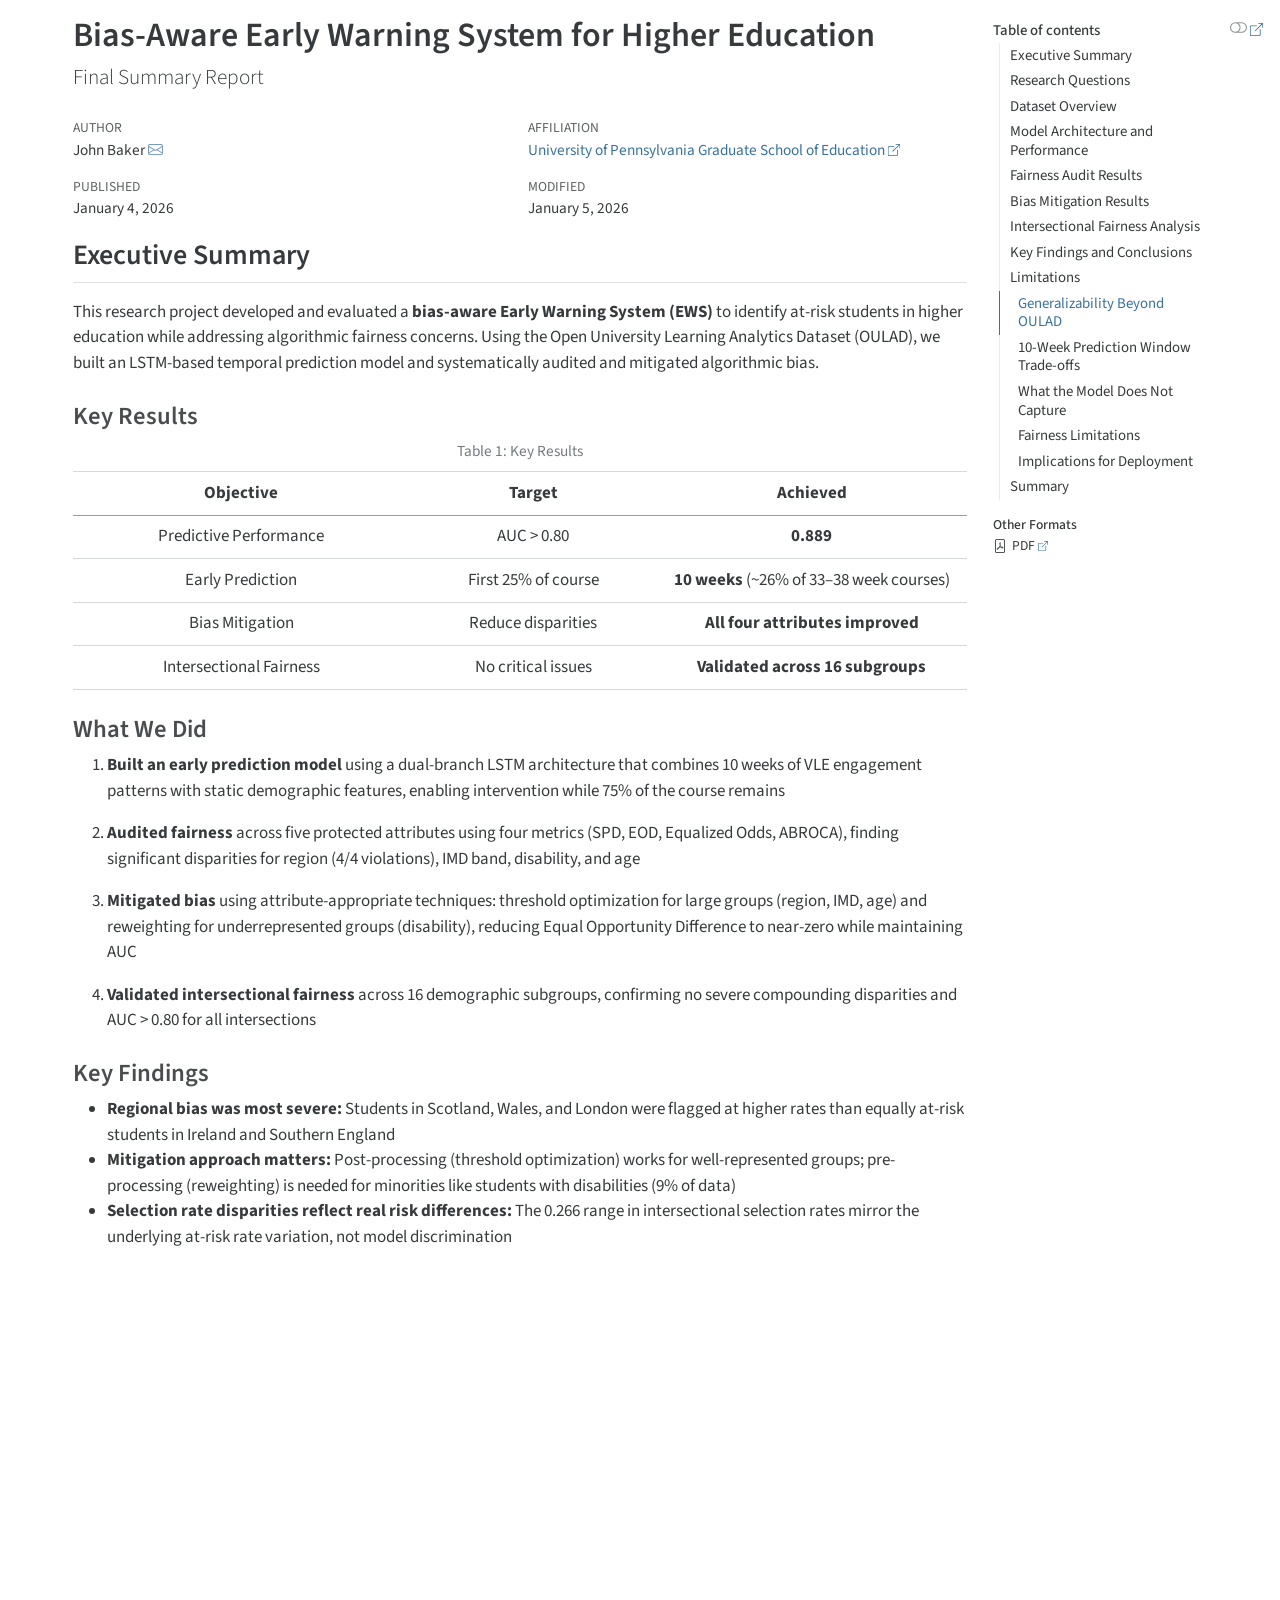
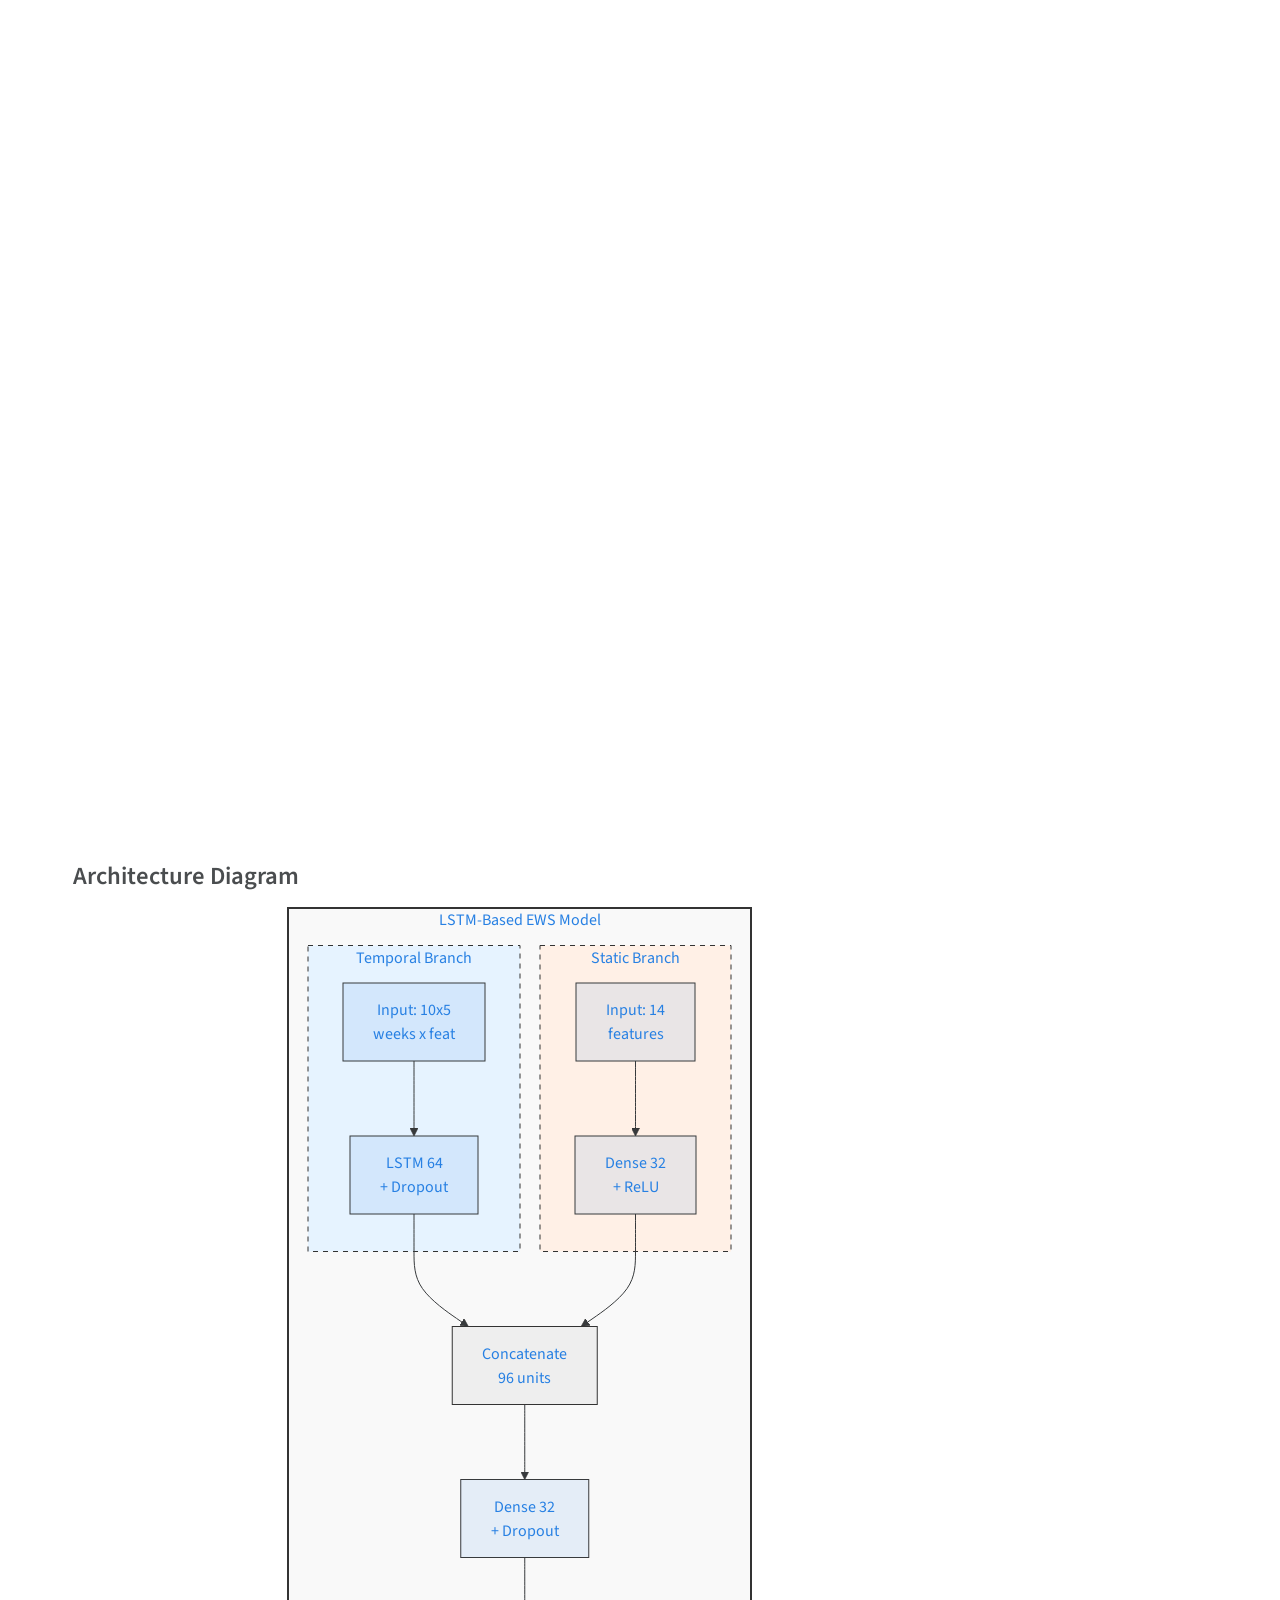
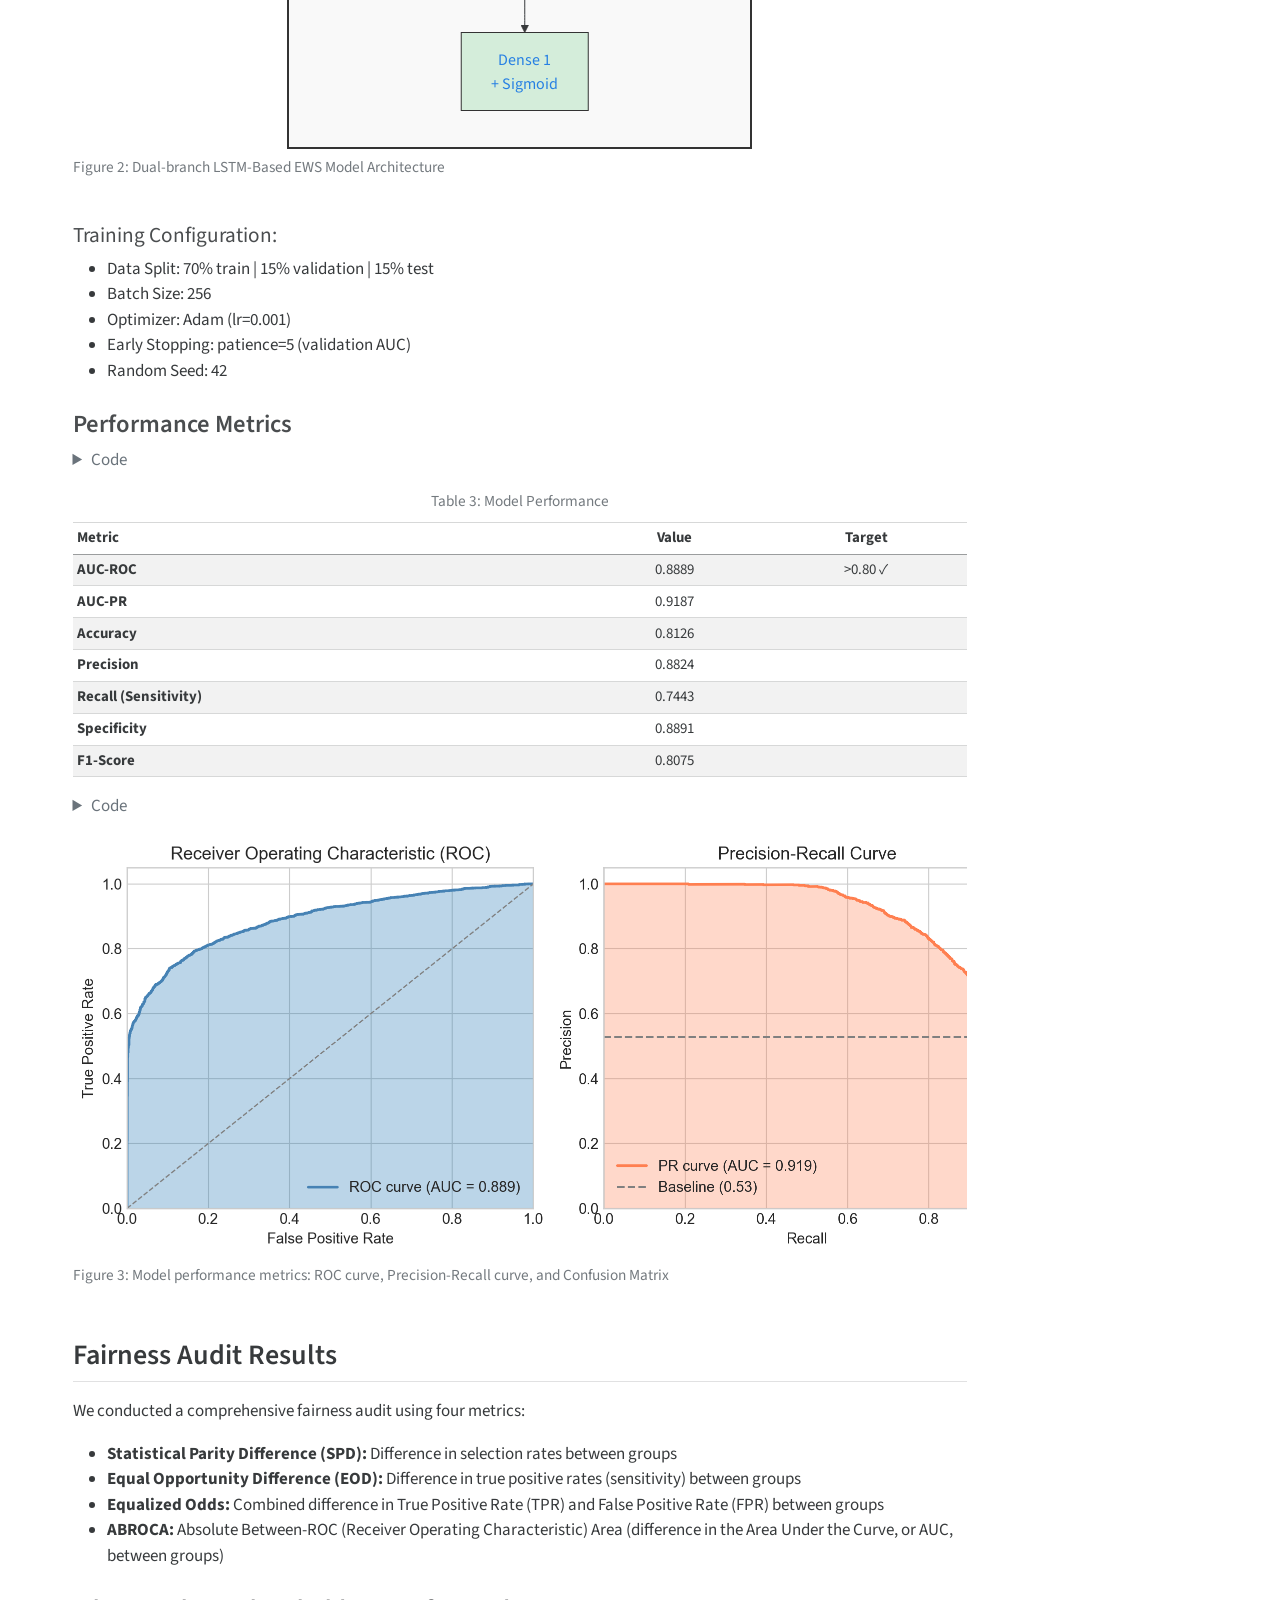
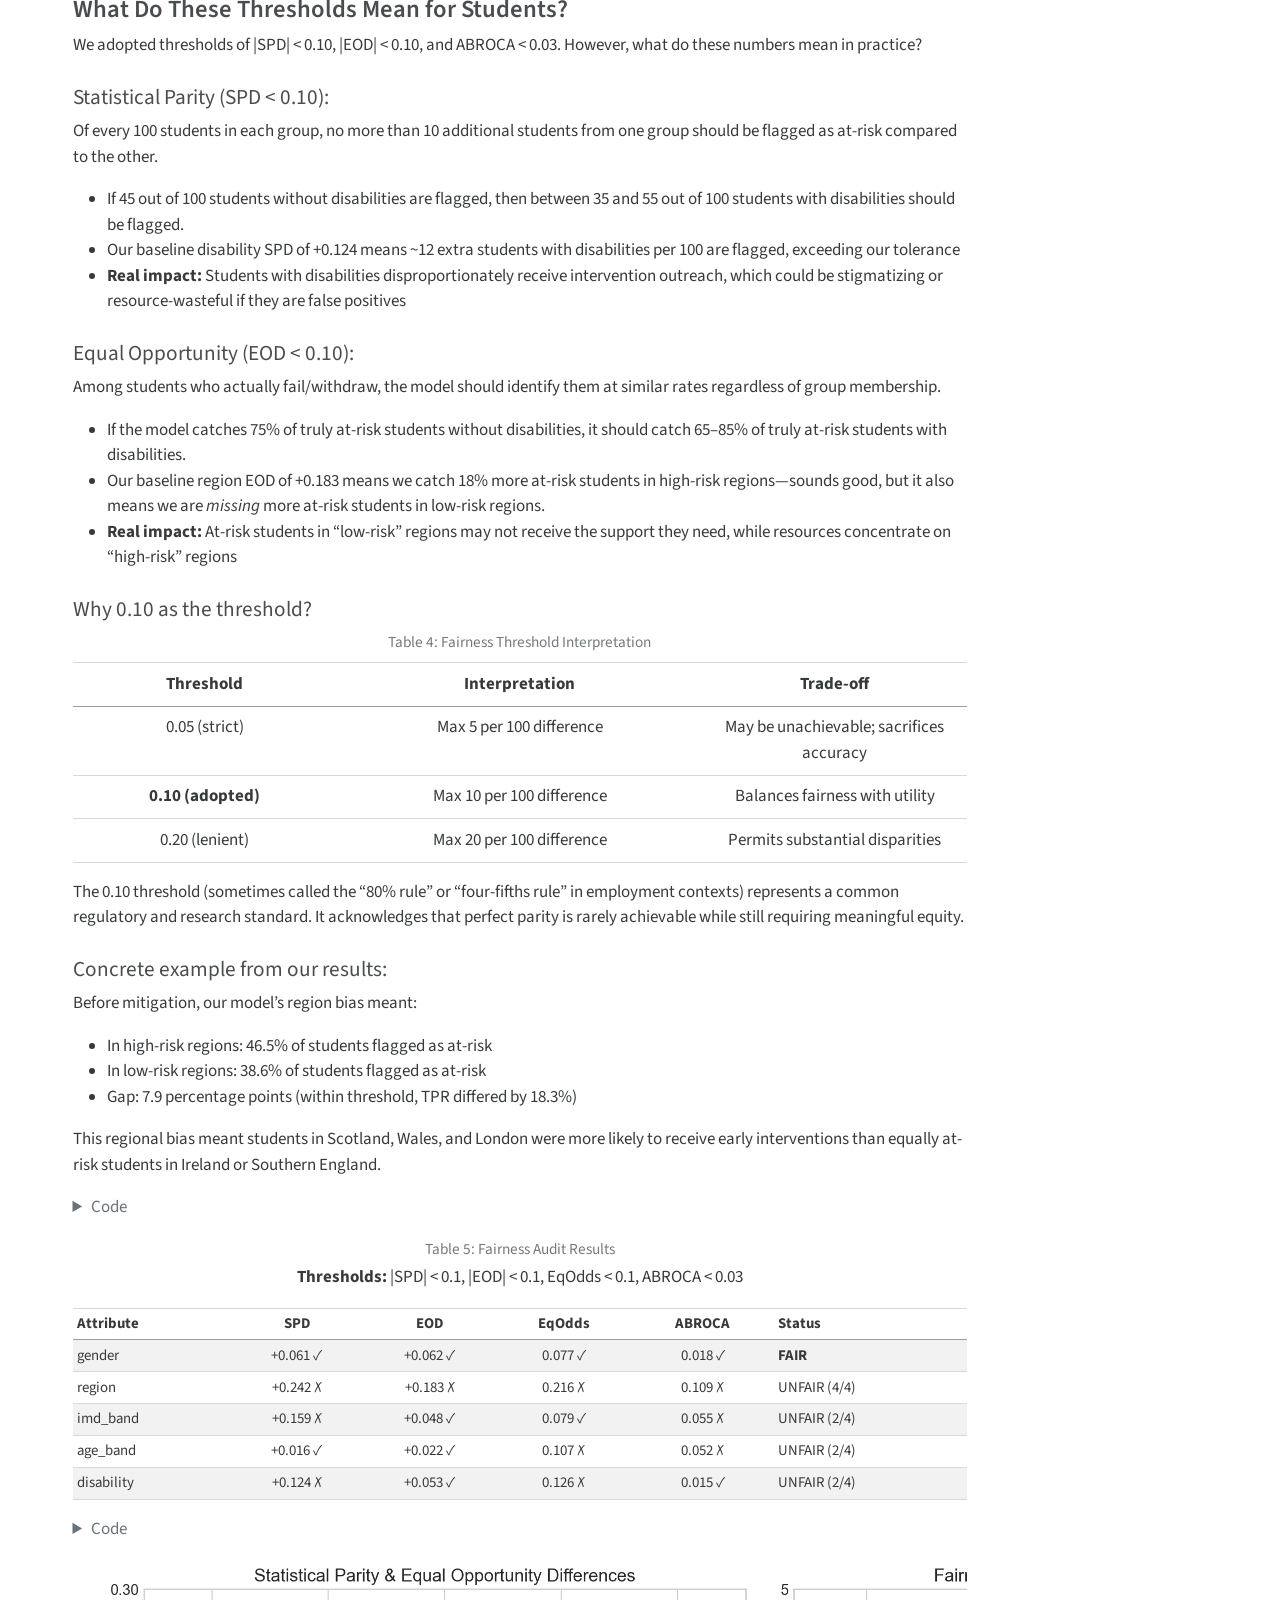
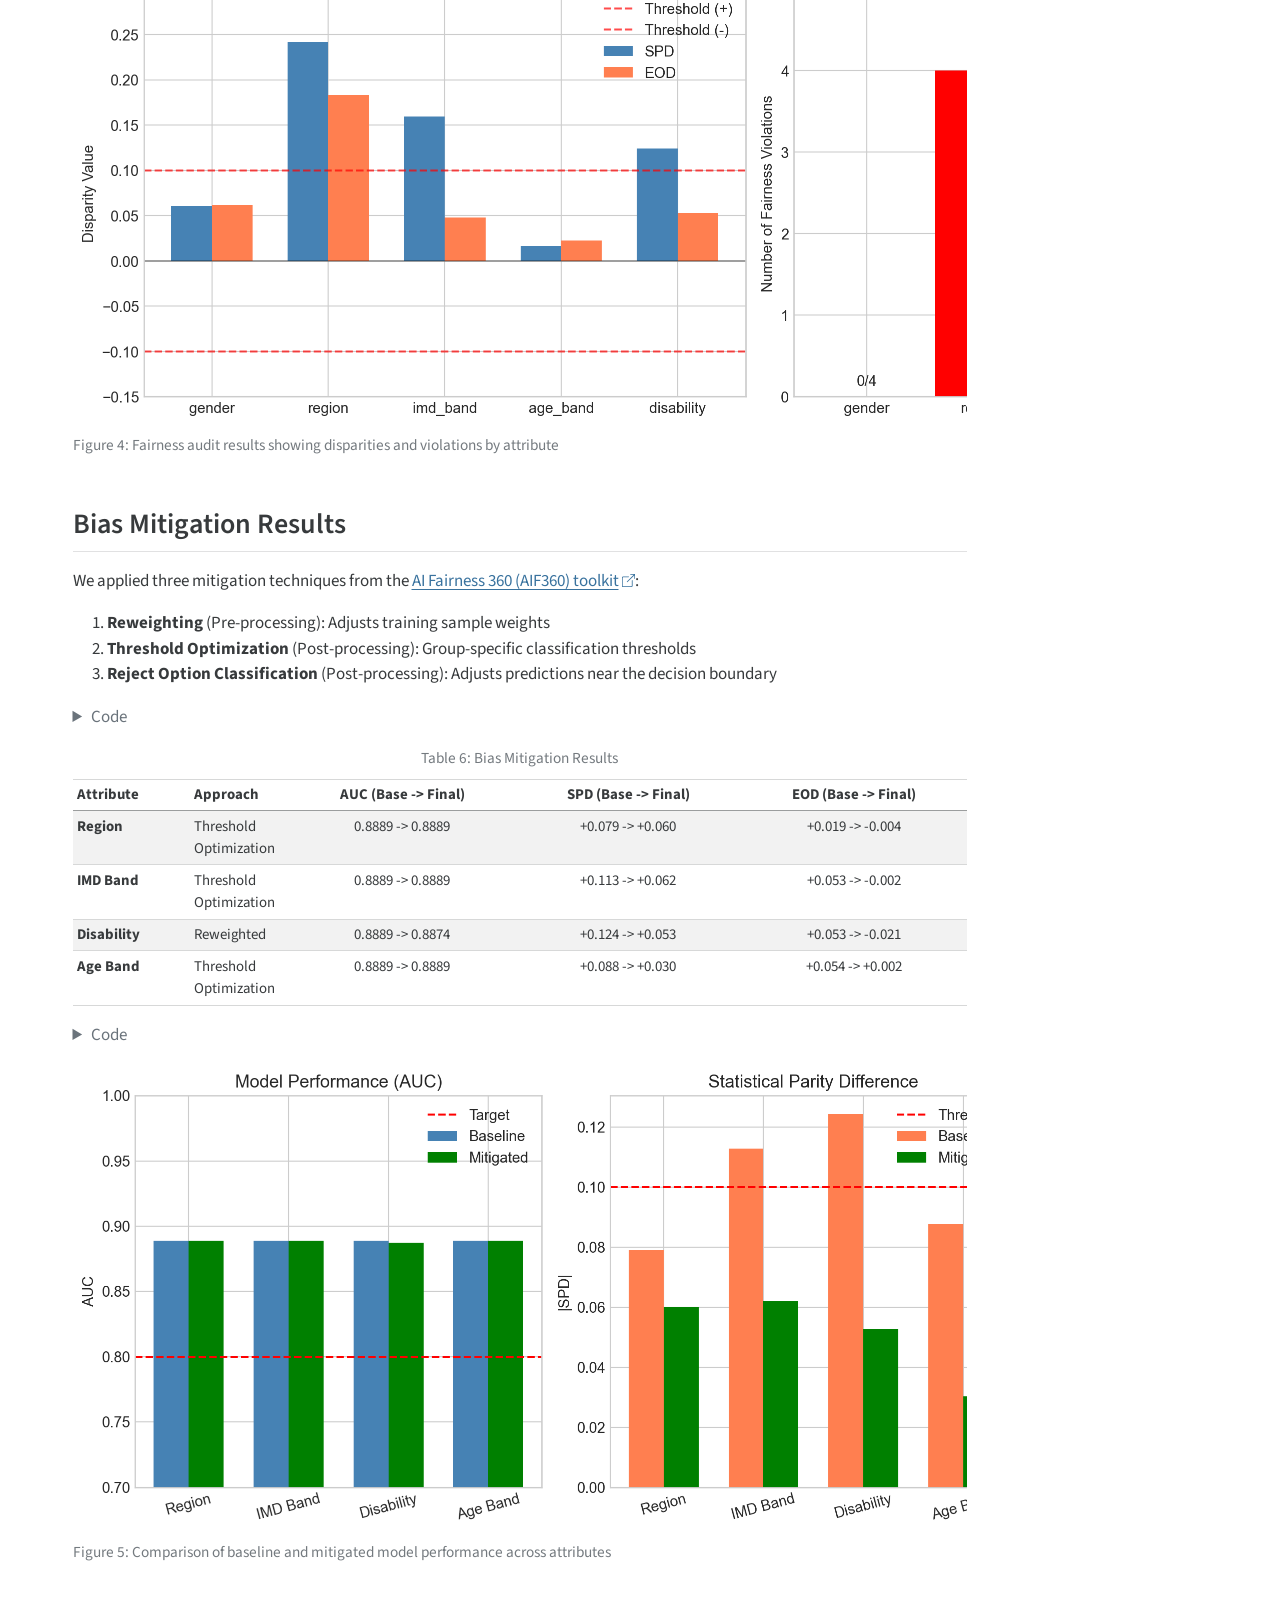
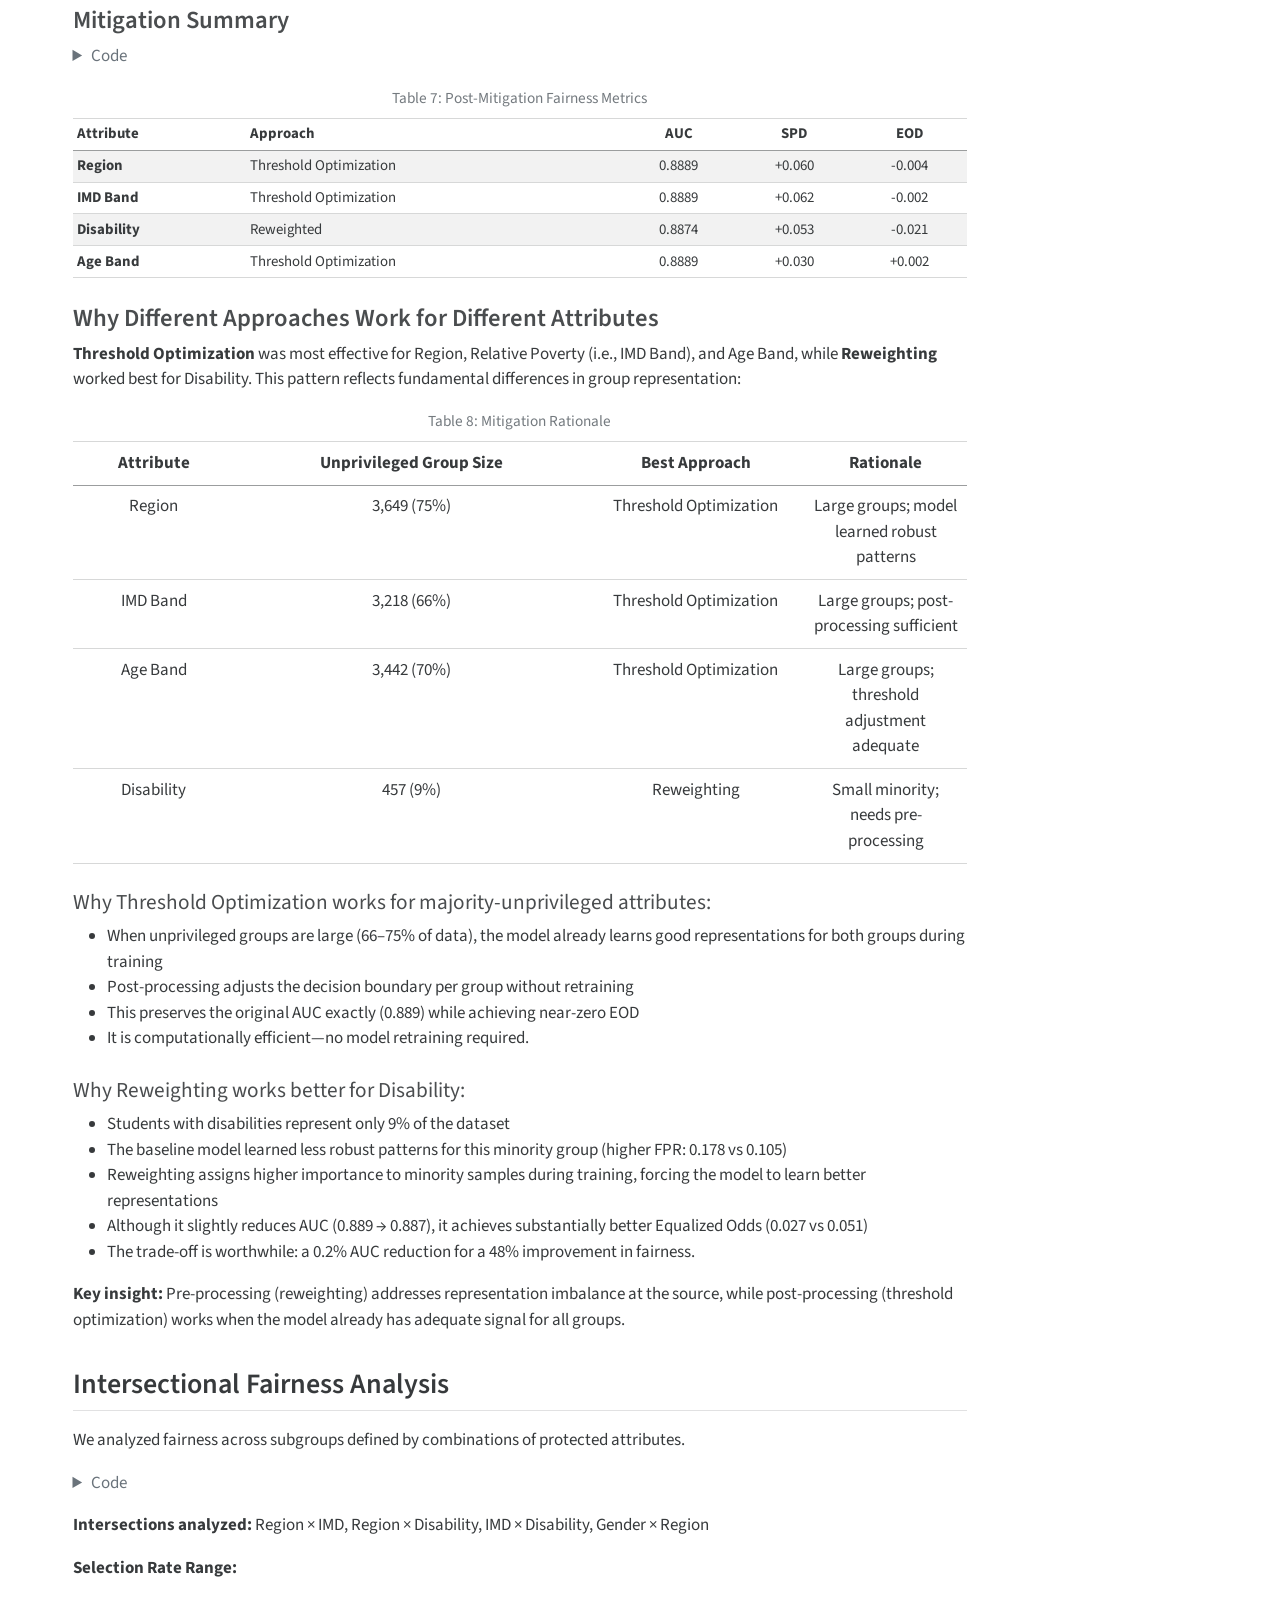
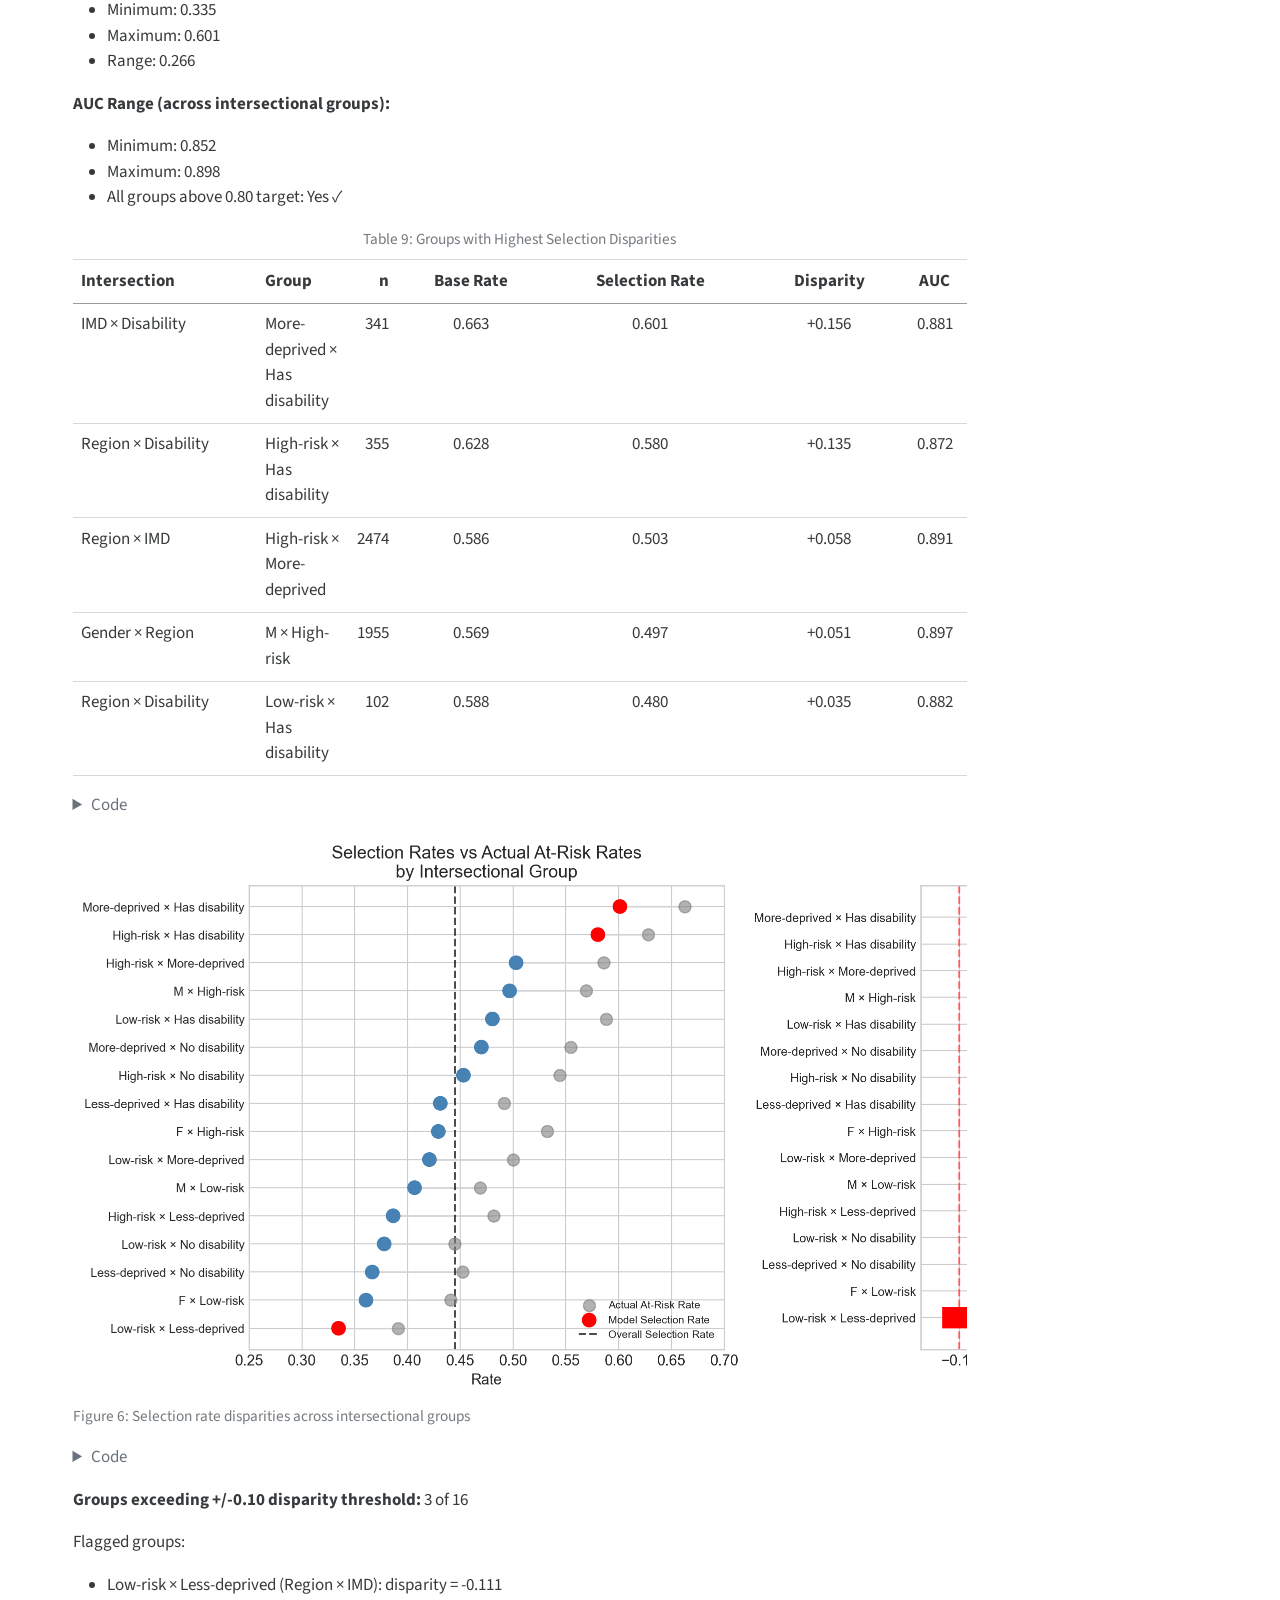
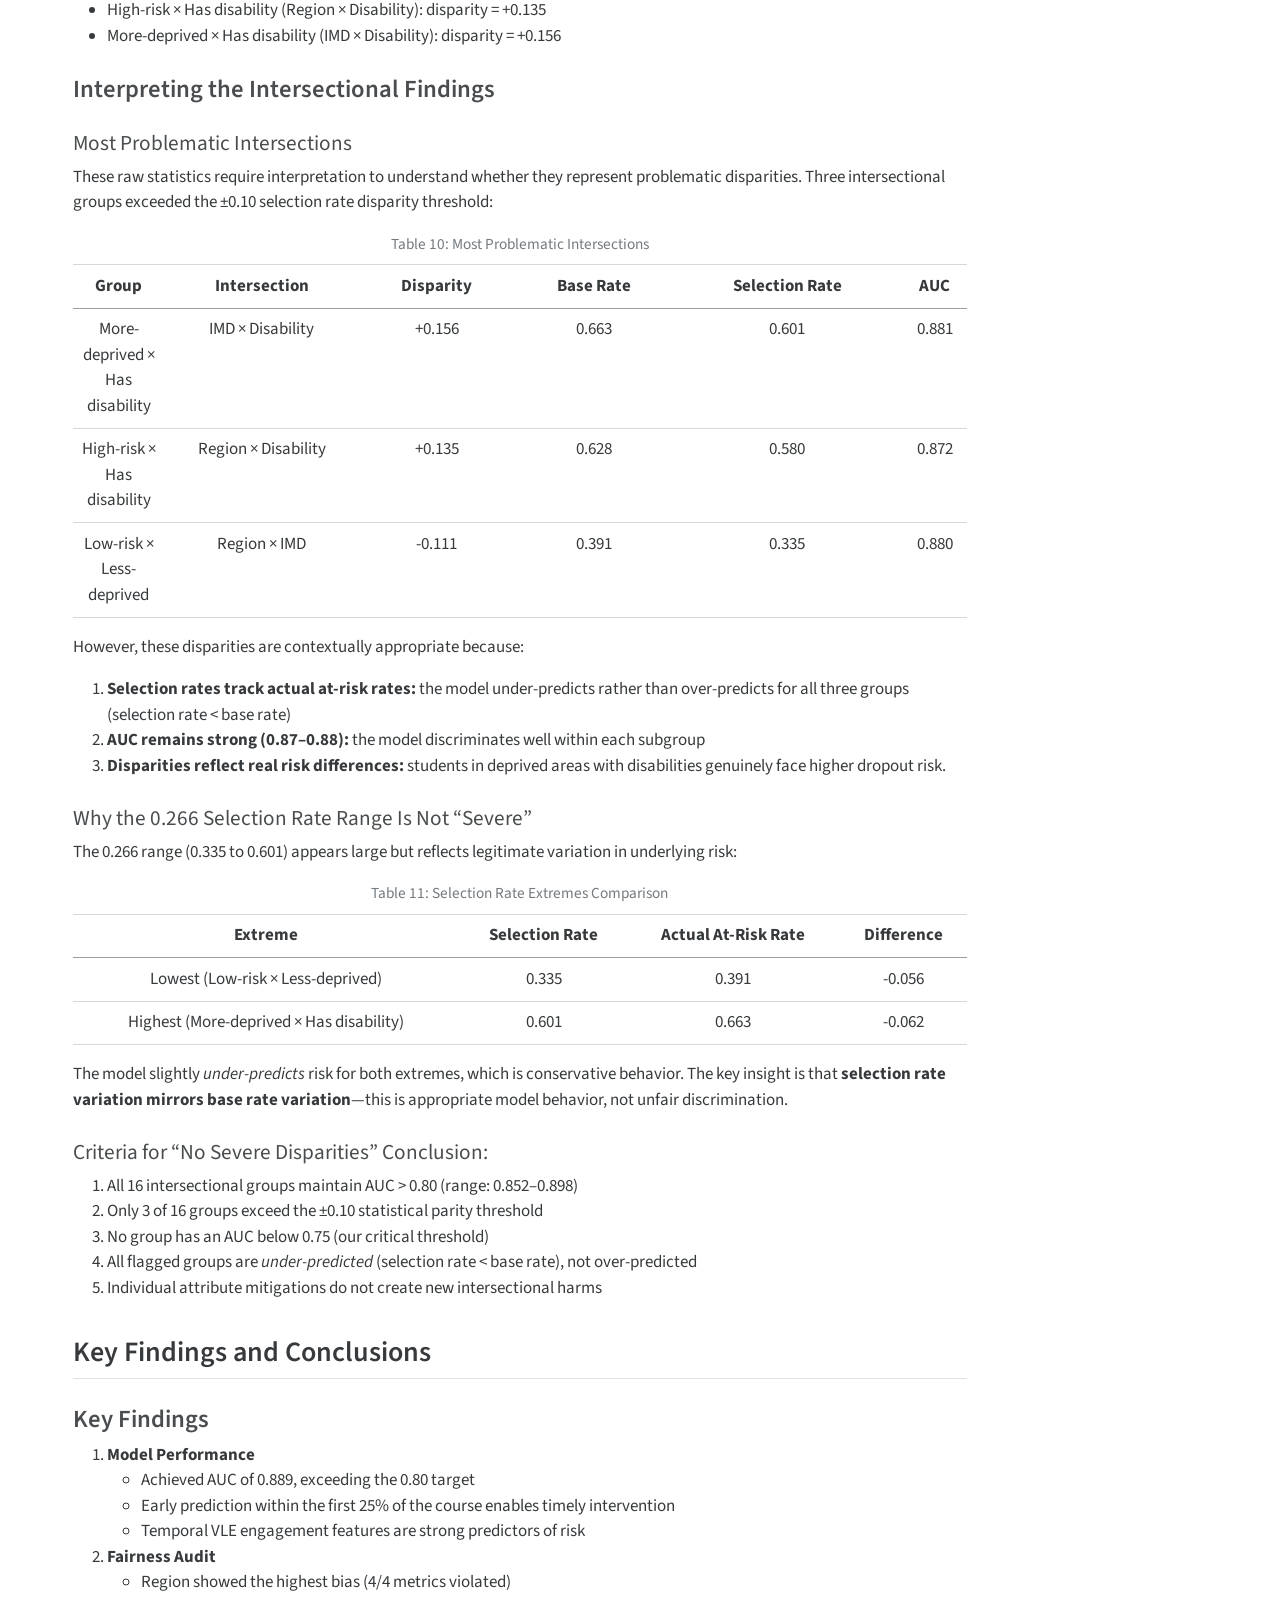
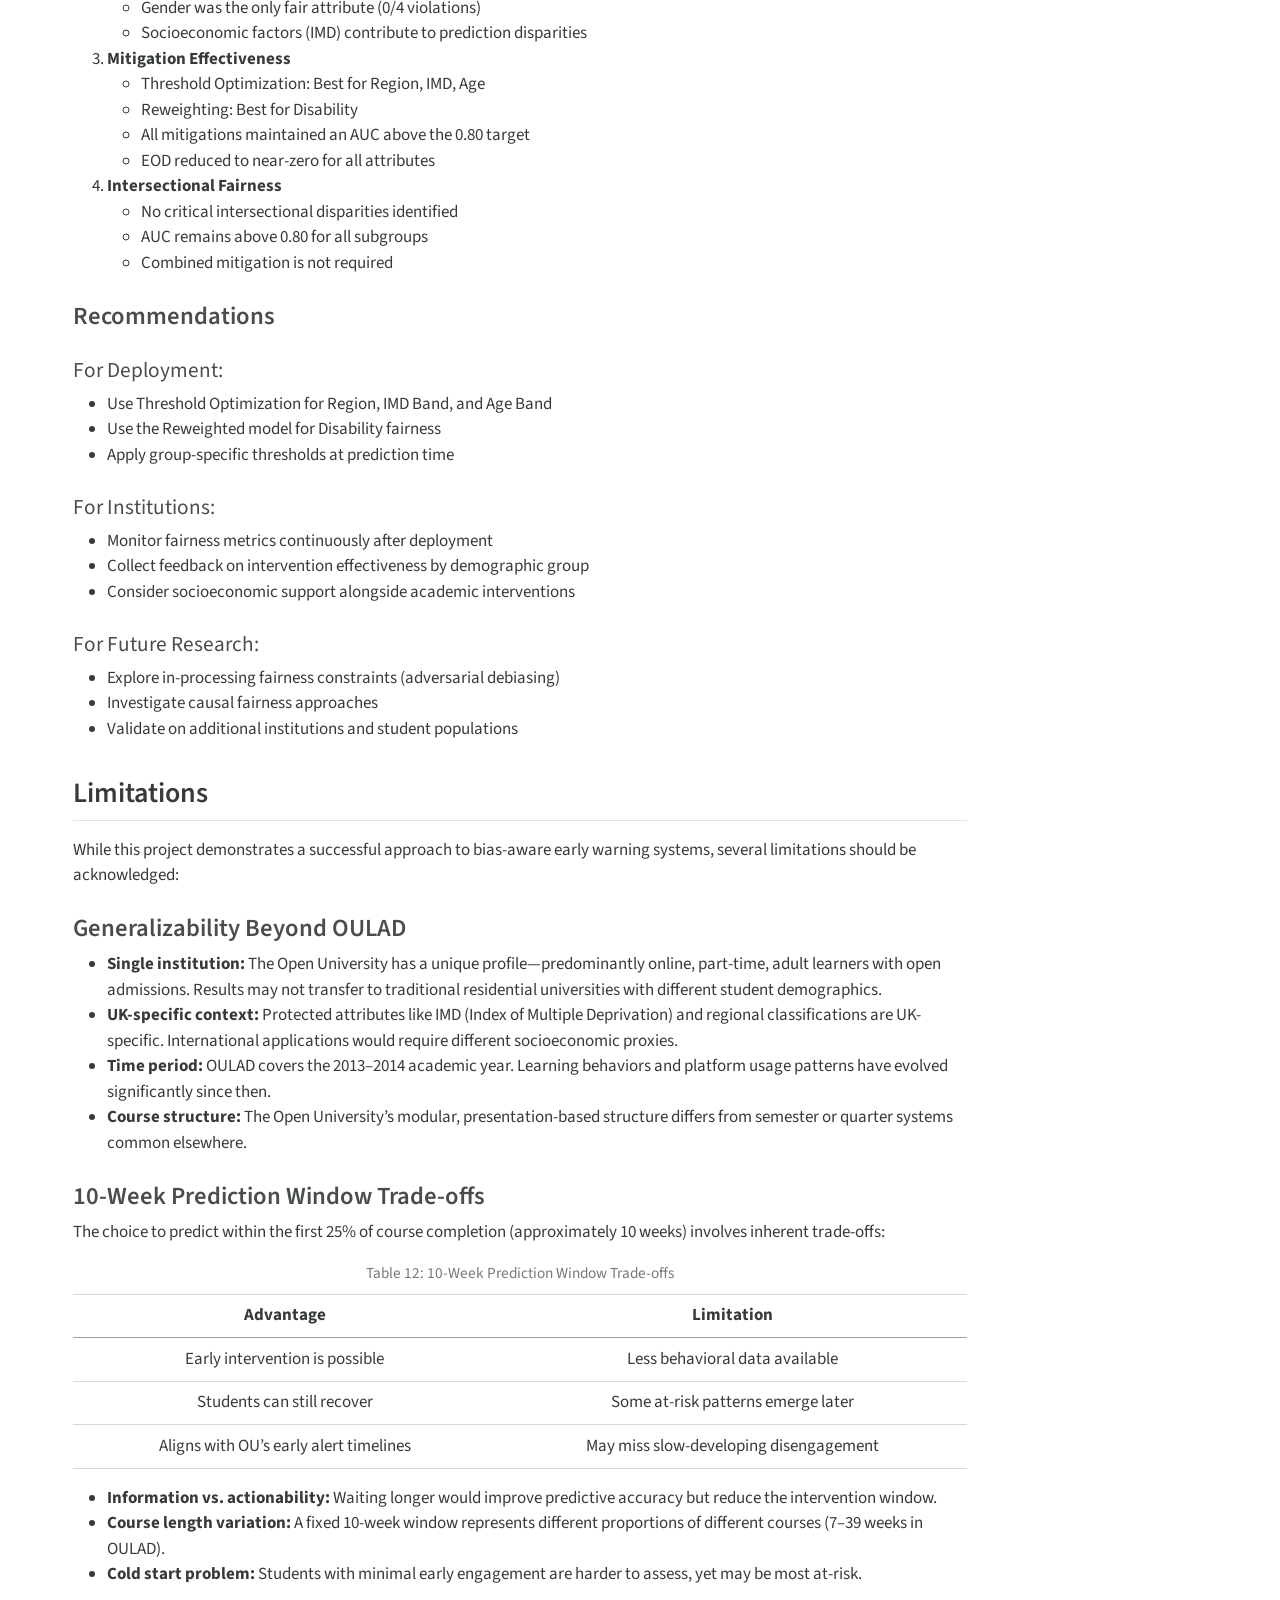
==== commit 77d26dce: "Updated the definition of an external site" ====
--- a/index.html
+++ b/index.html
@@ -2193,7 +2193,7 @@
     }
       var localhostRegex = new RegExp(/^(?:http|https):\/\/localhost\:?[0-9]*\//);
       var mailtoRegex = new RegExp(/^mailto:/);
-        var filterRegex = new RegExp("^(?:http:|https:)\/\/www\.johnbaker\.io\/custom");
+        var filterRegex = new RegExp("^(?:http:|https:)\/\/(?:www\.)?johnbaker\.io(?:\/|$)");
       var isInternal = (href) => {
           return filterRegex.test(href) || localhostRegex.test(href) || mailtoRegex.test(href);
       }
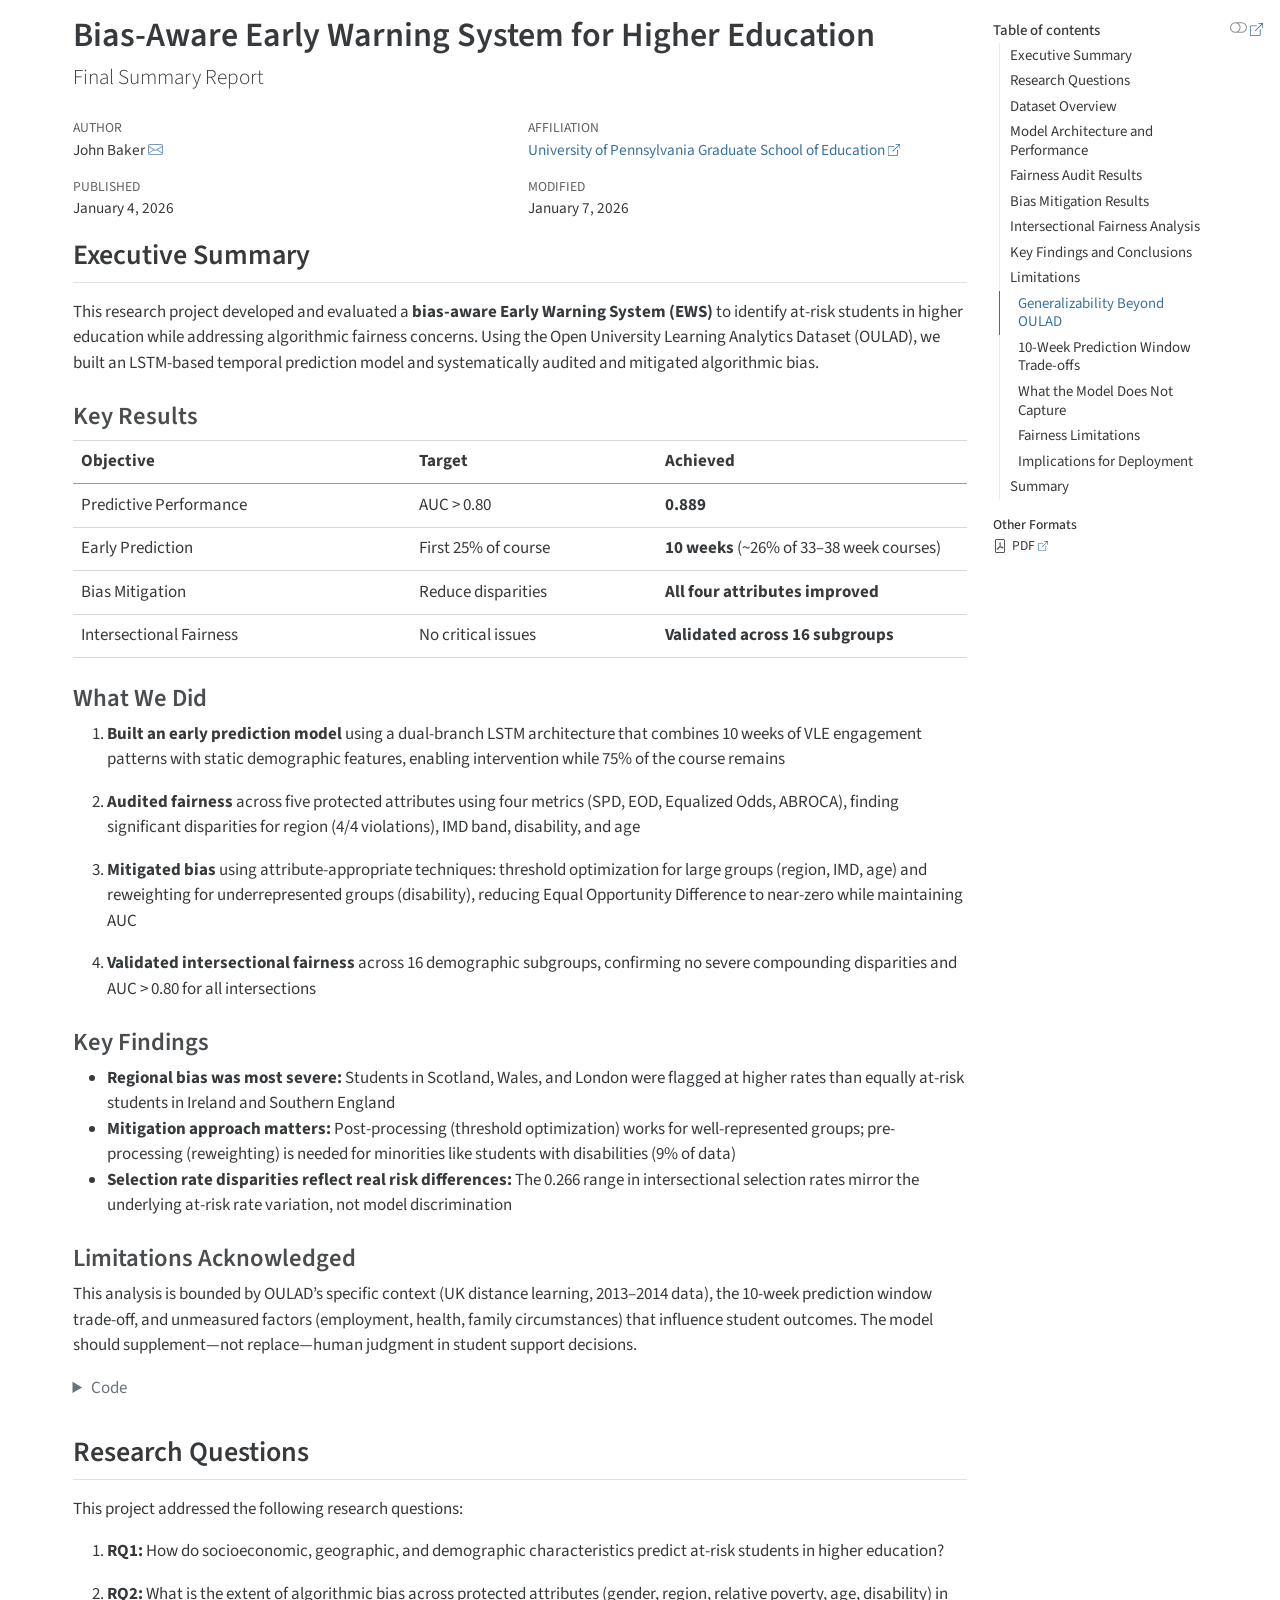
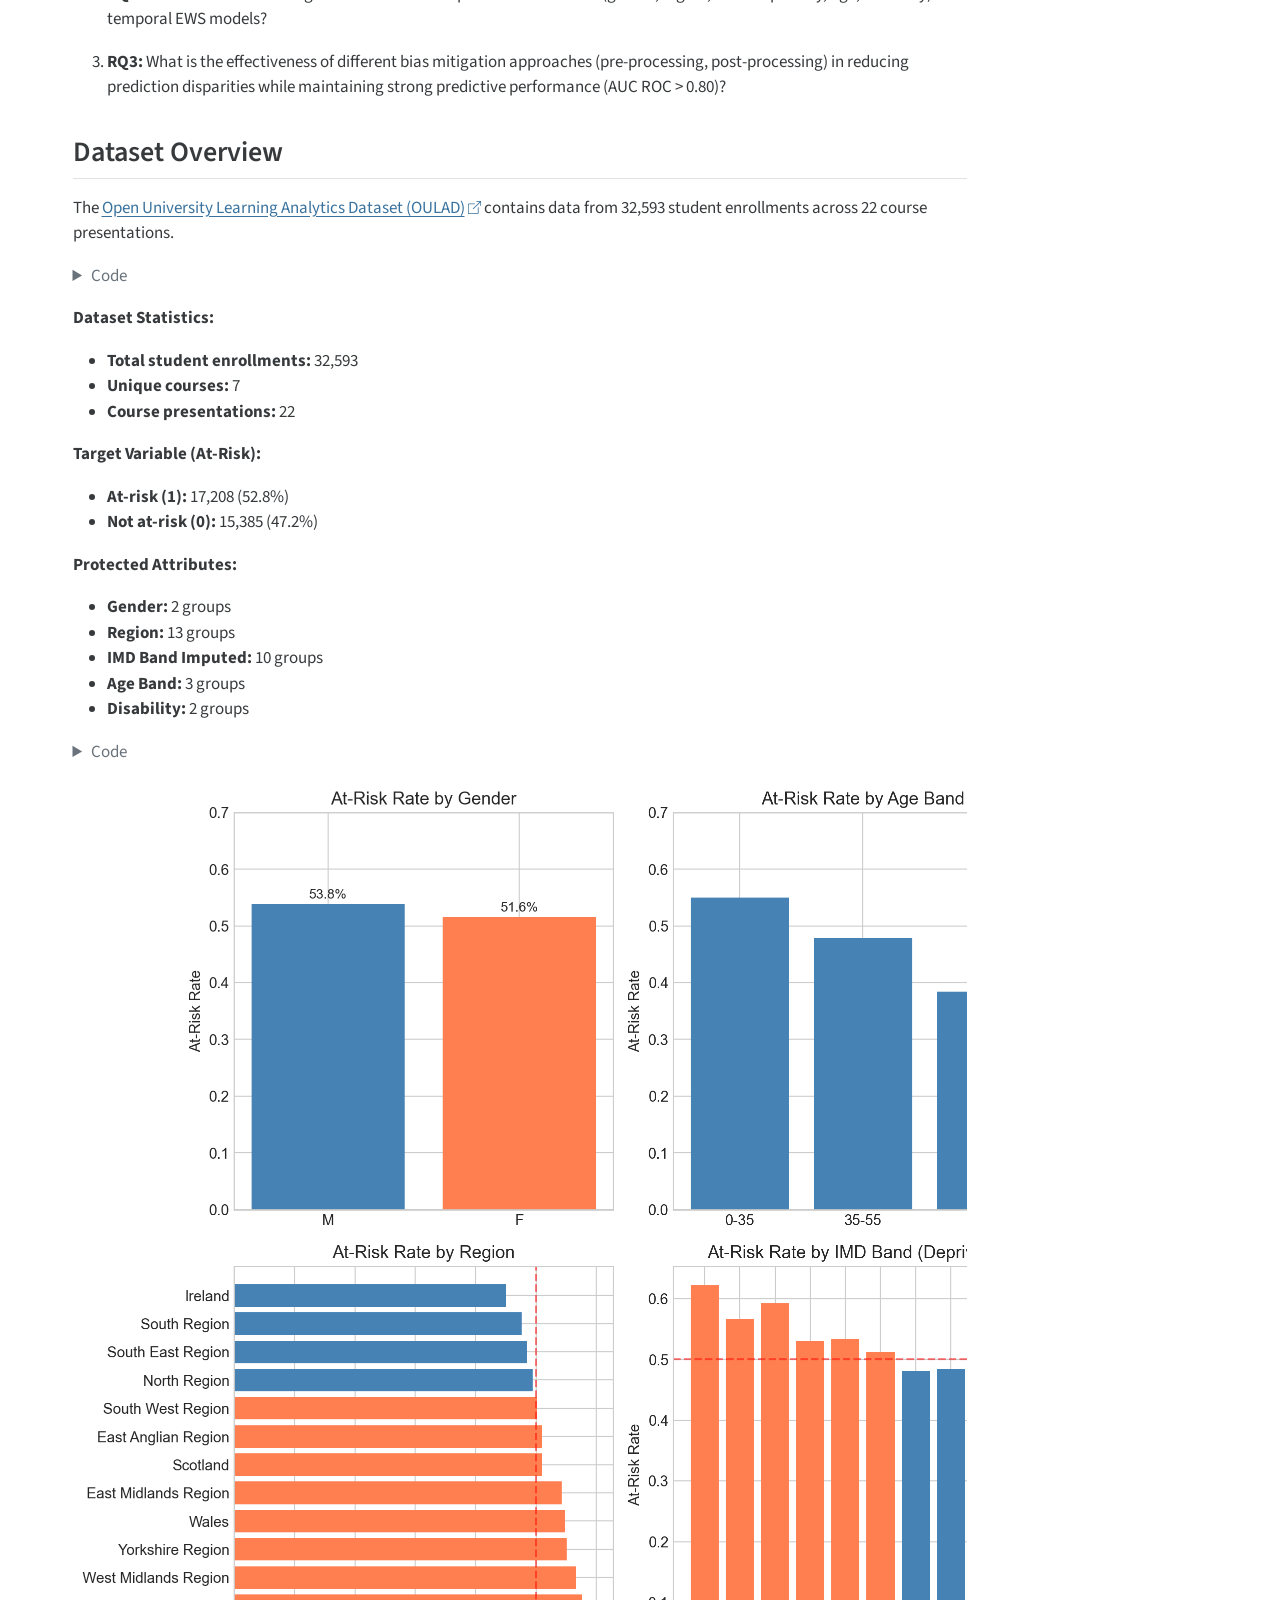
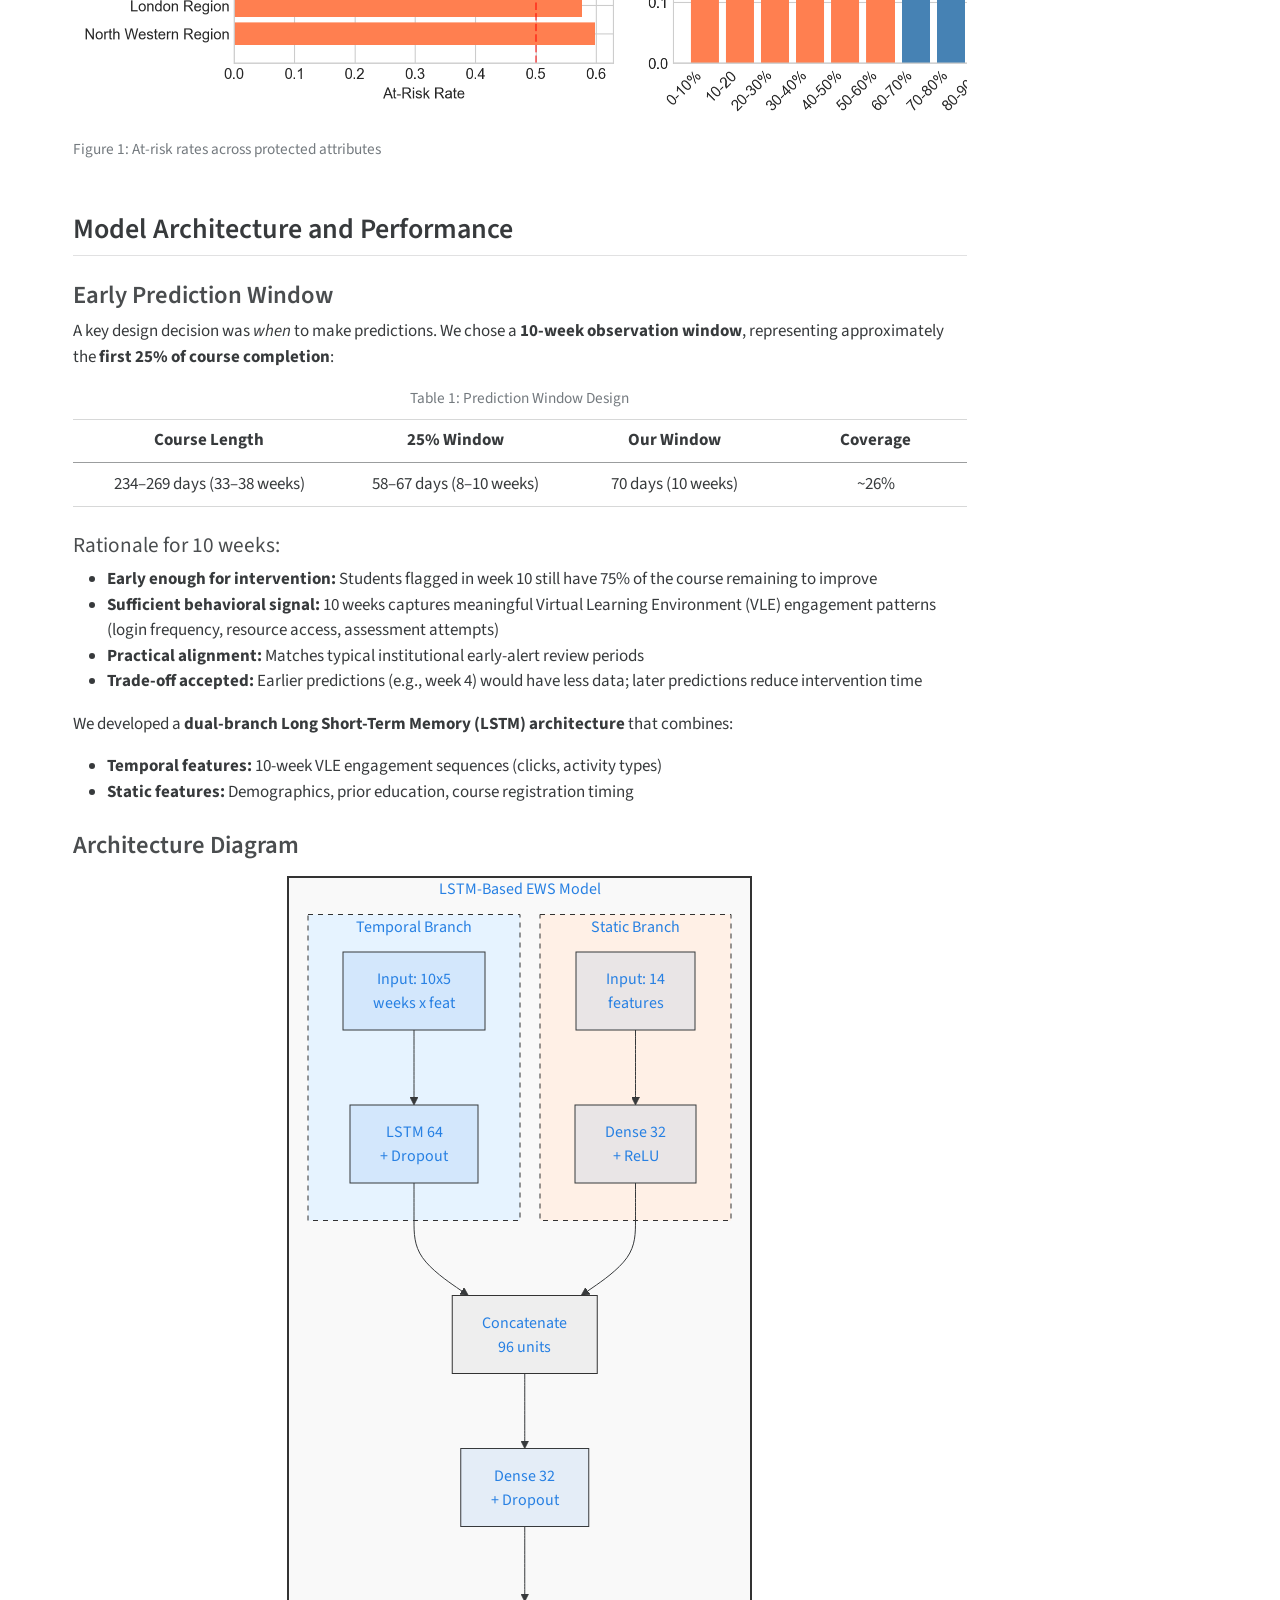
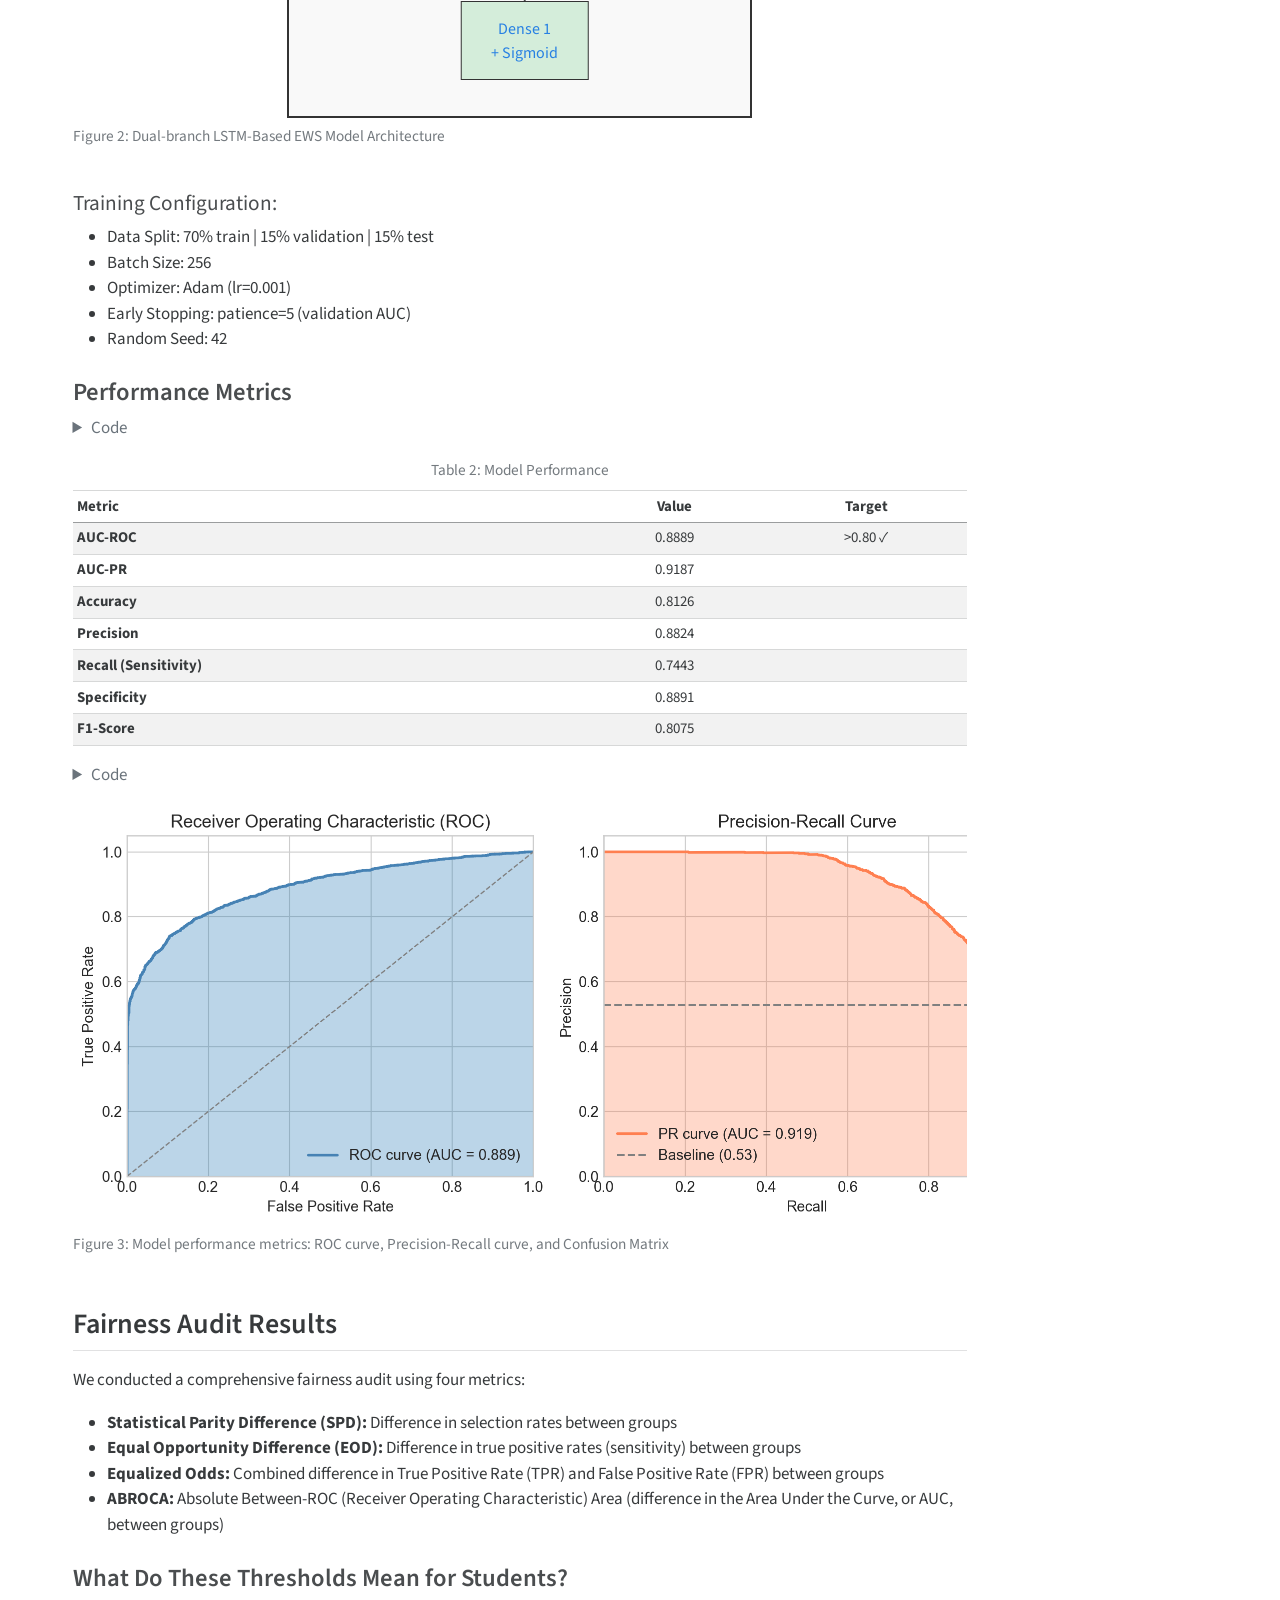
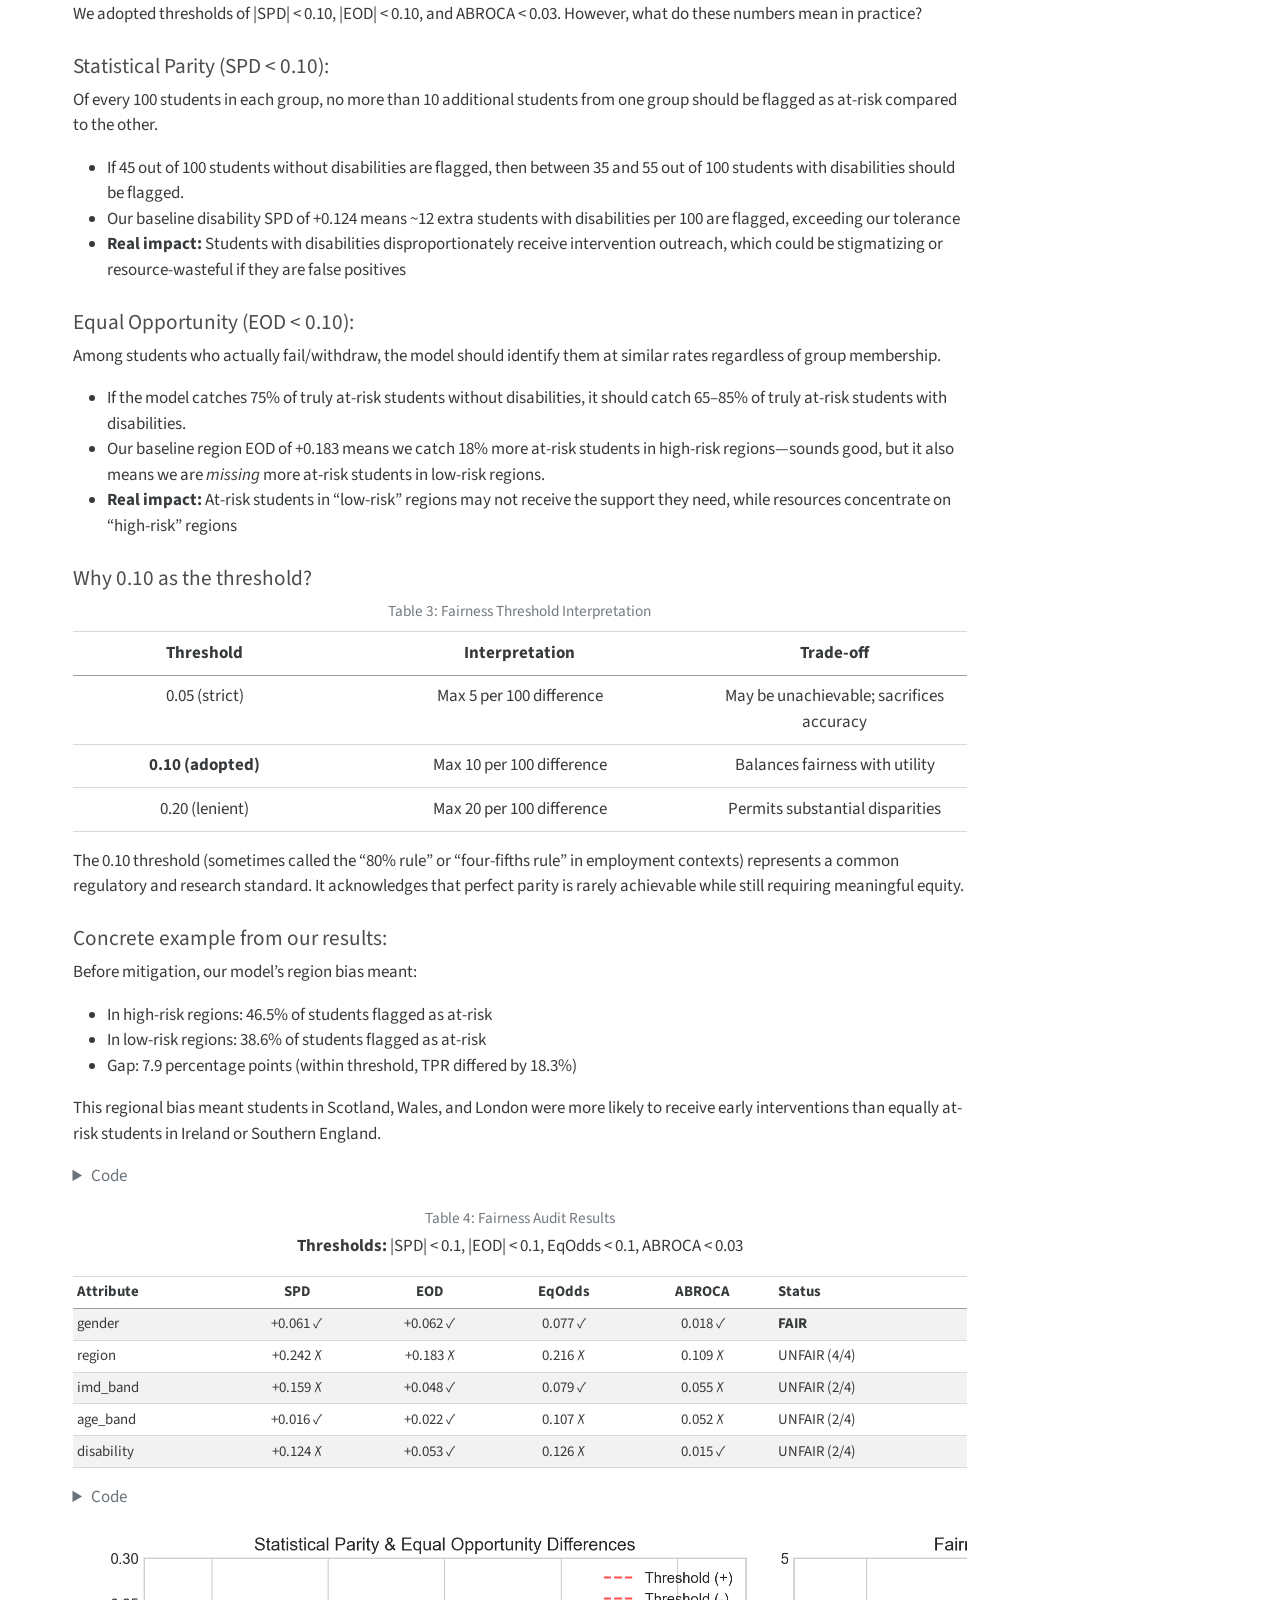
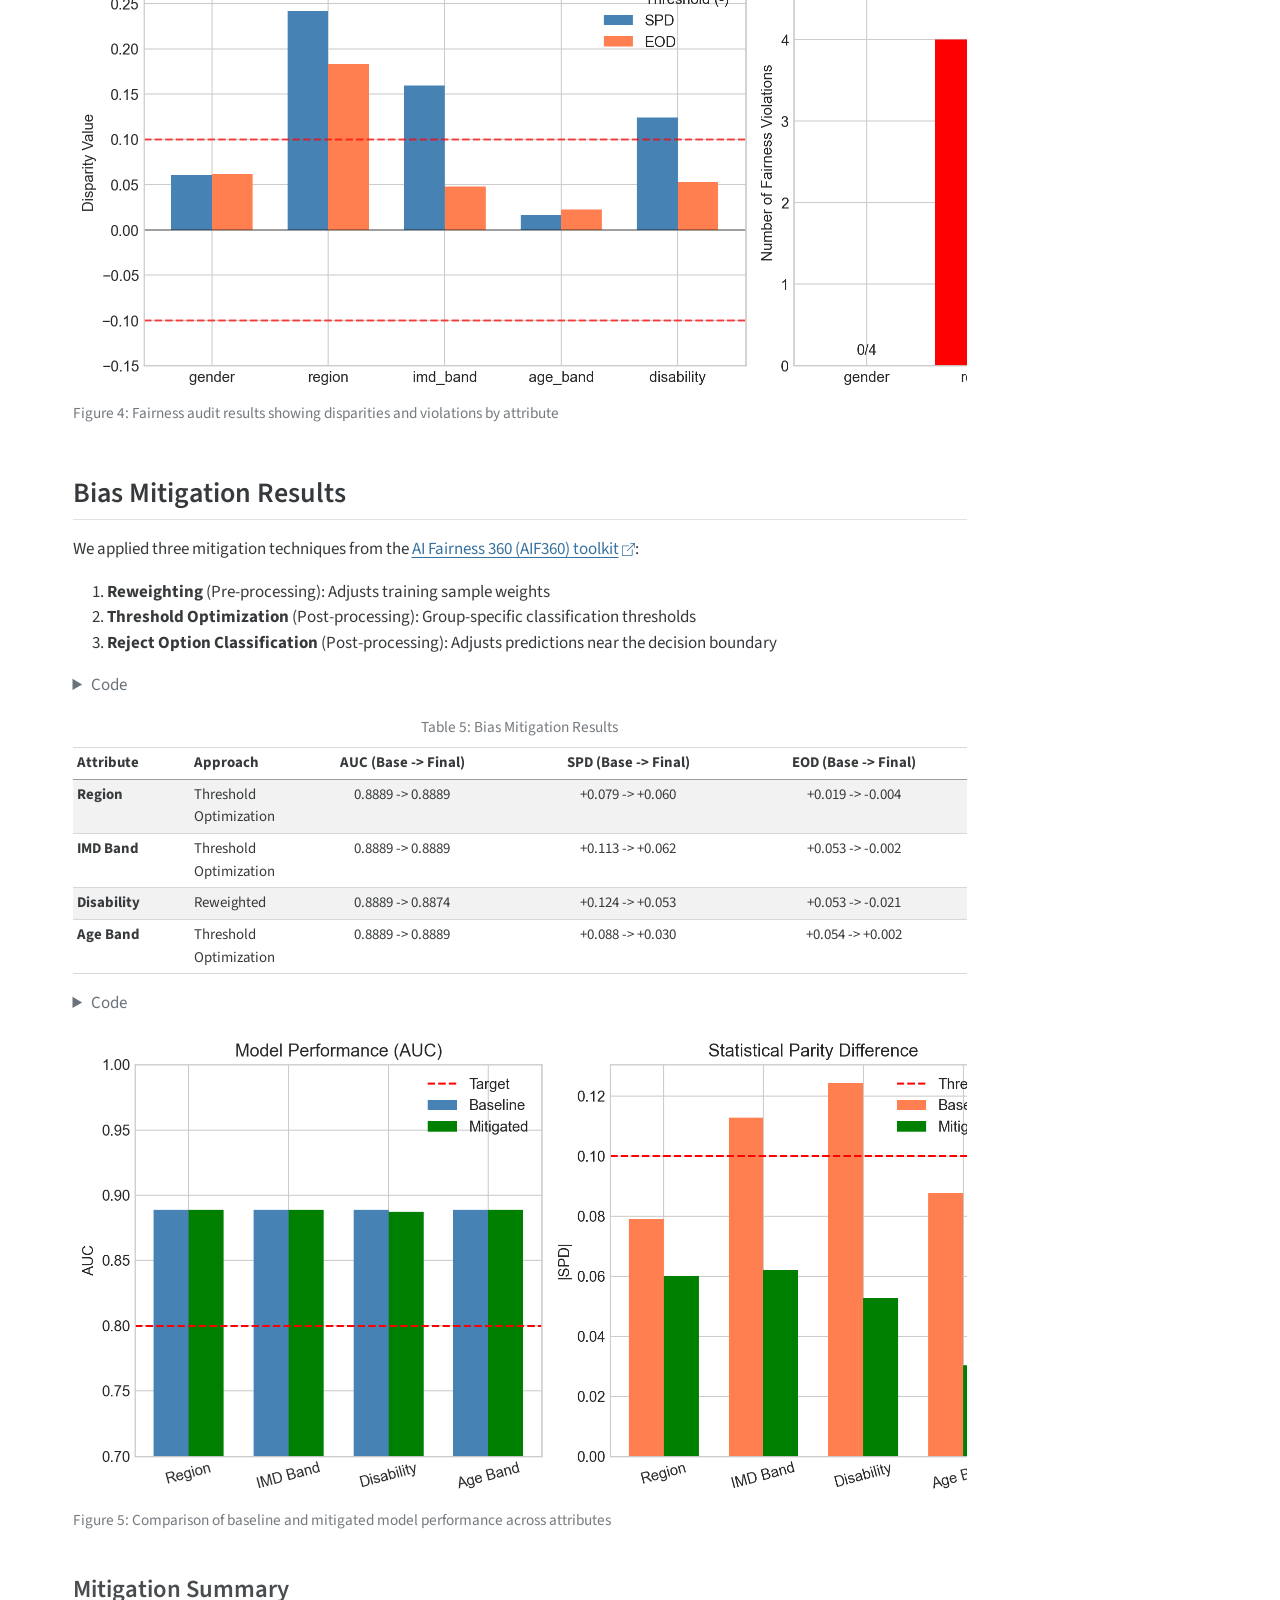
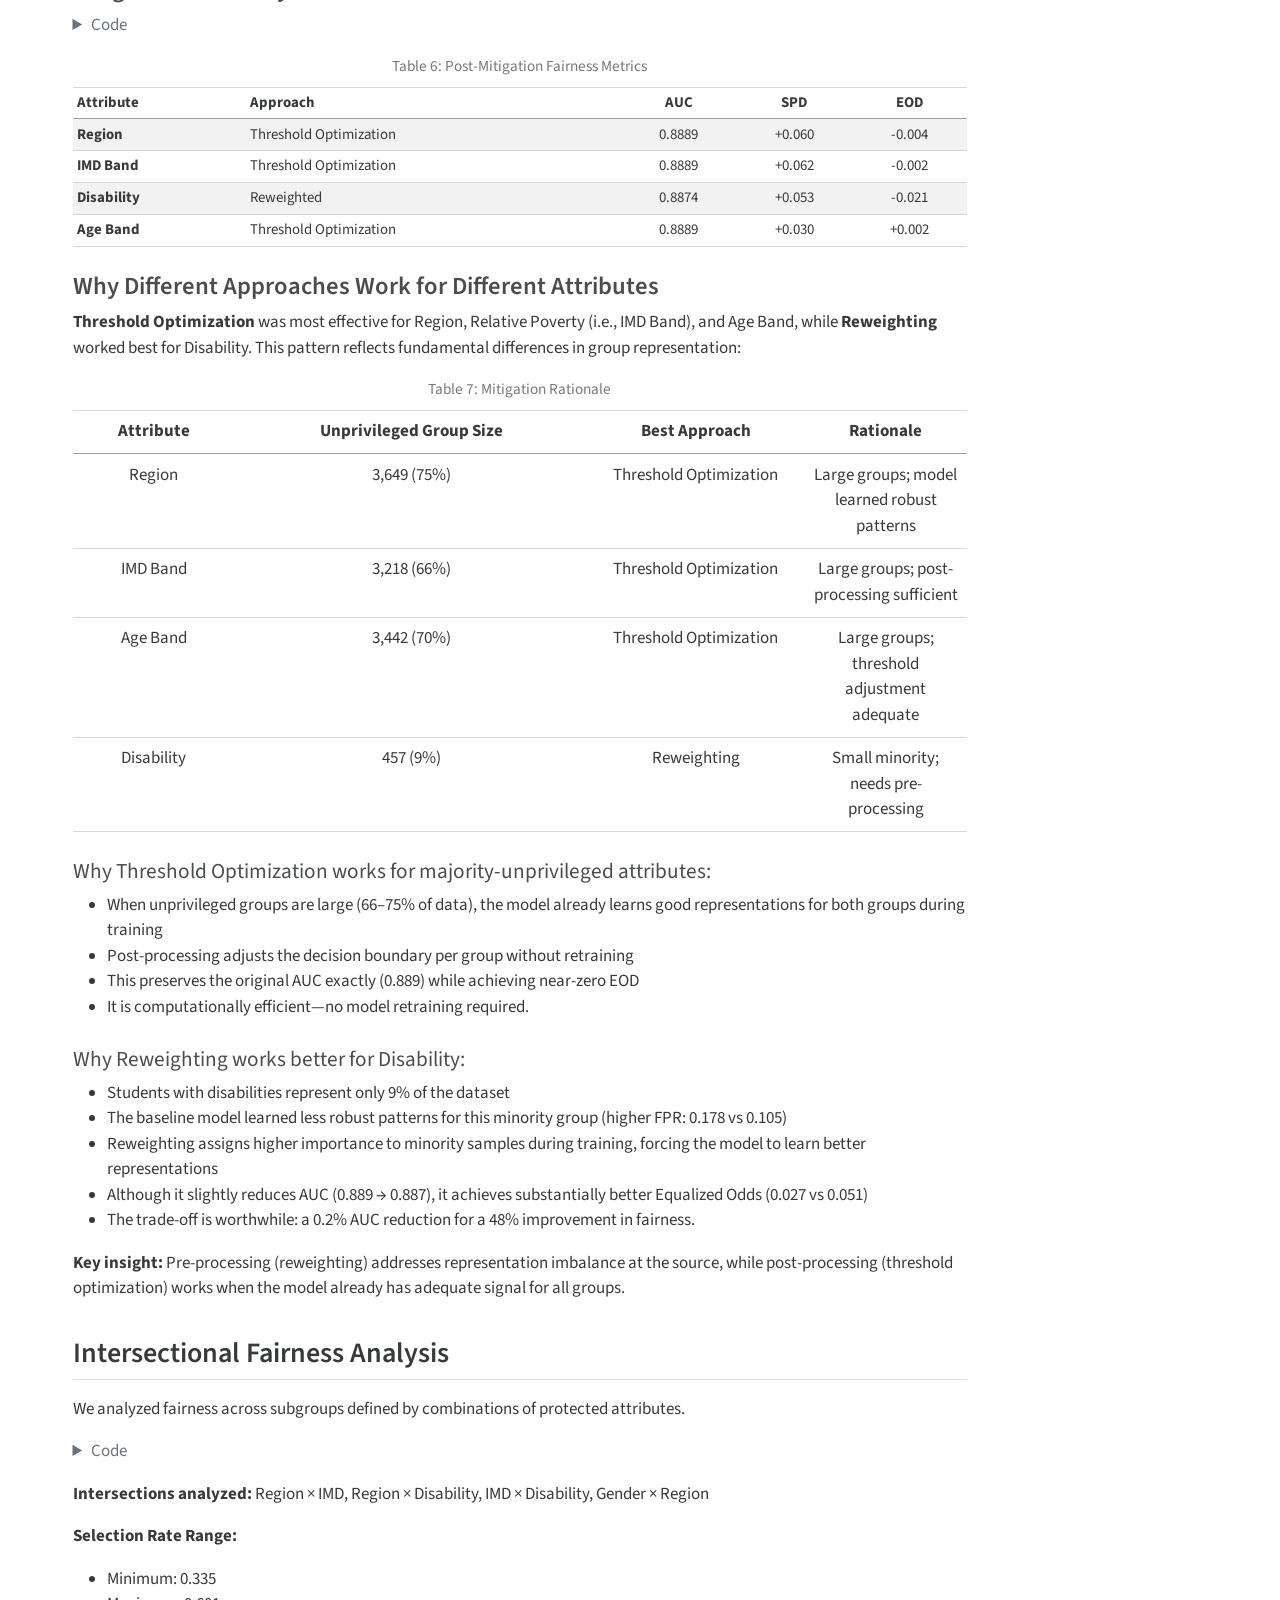
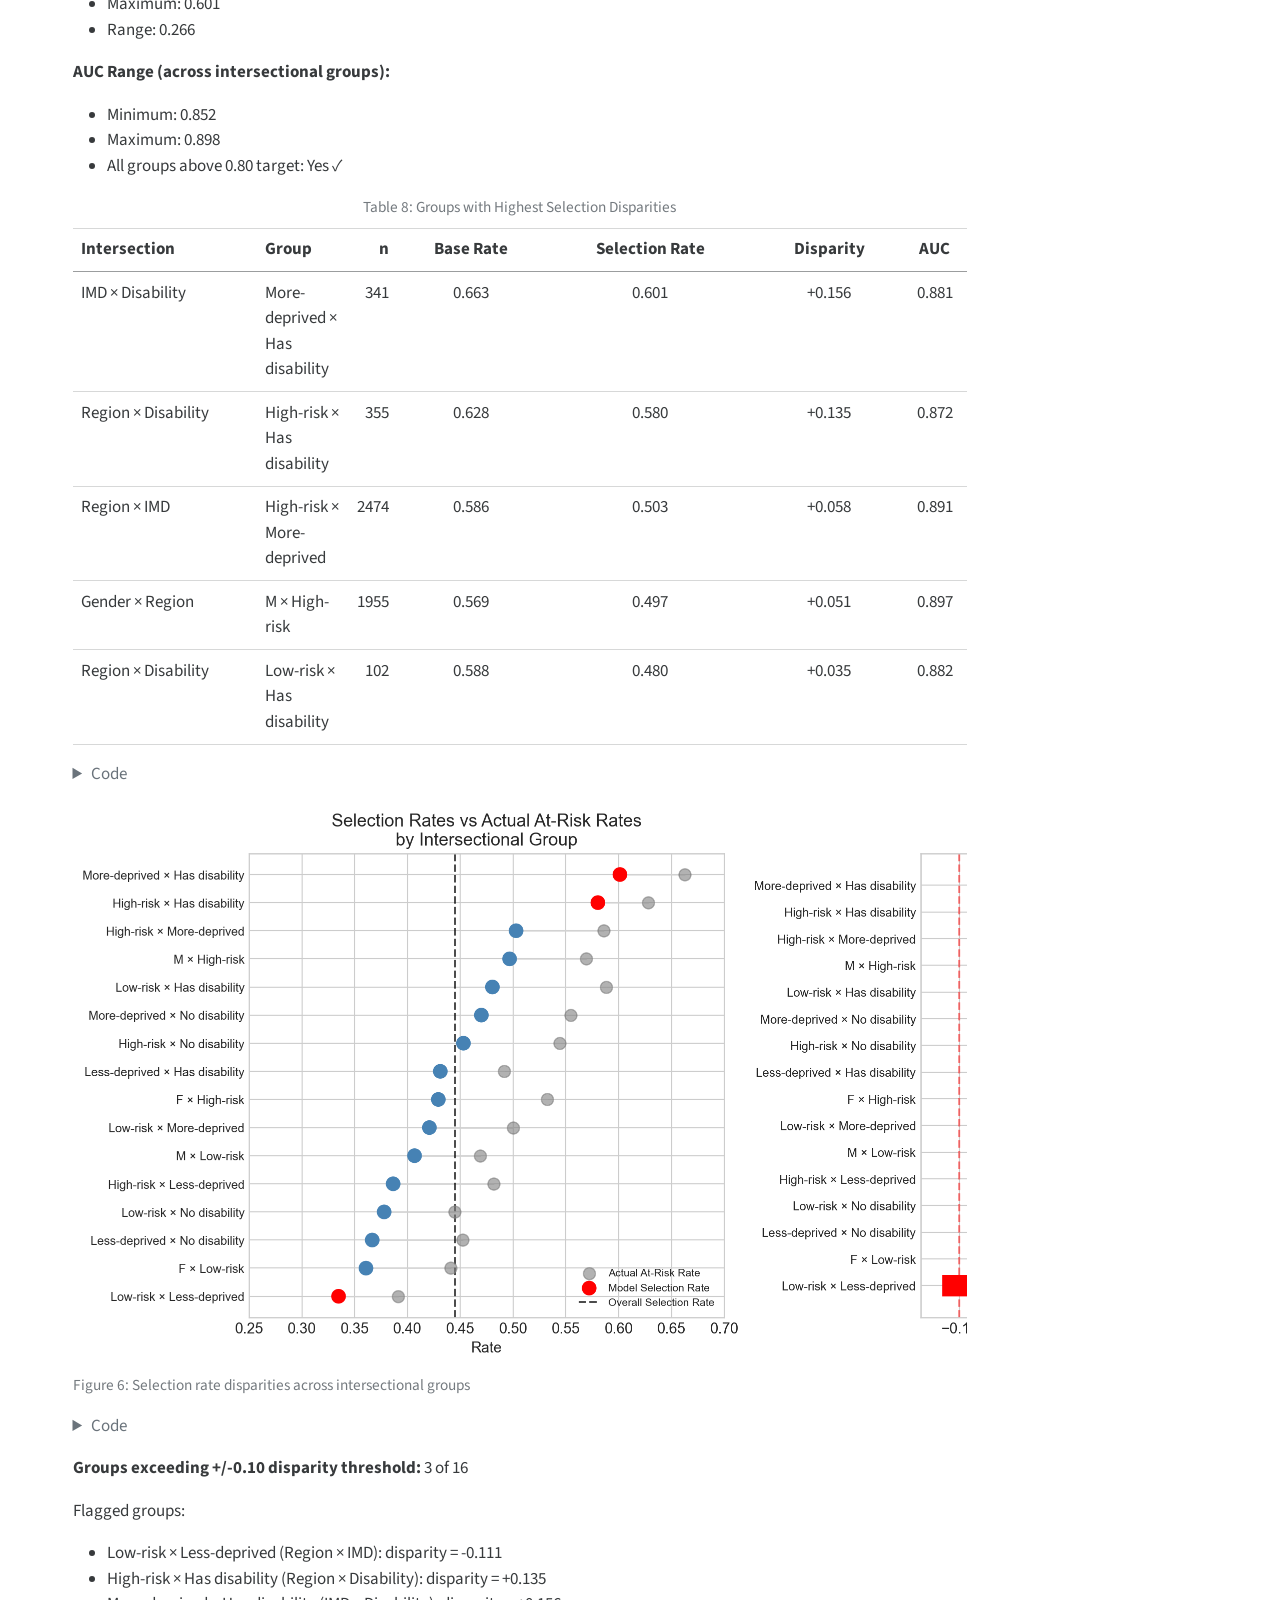
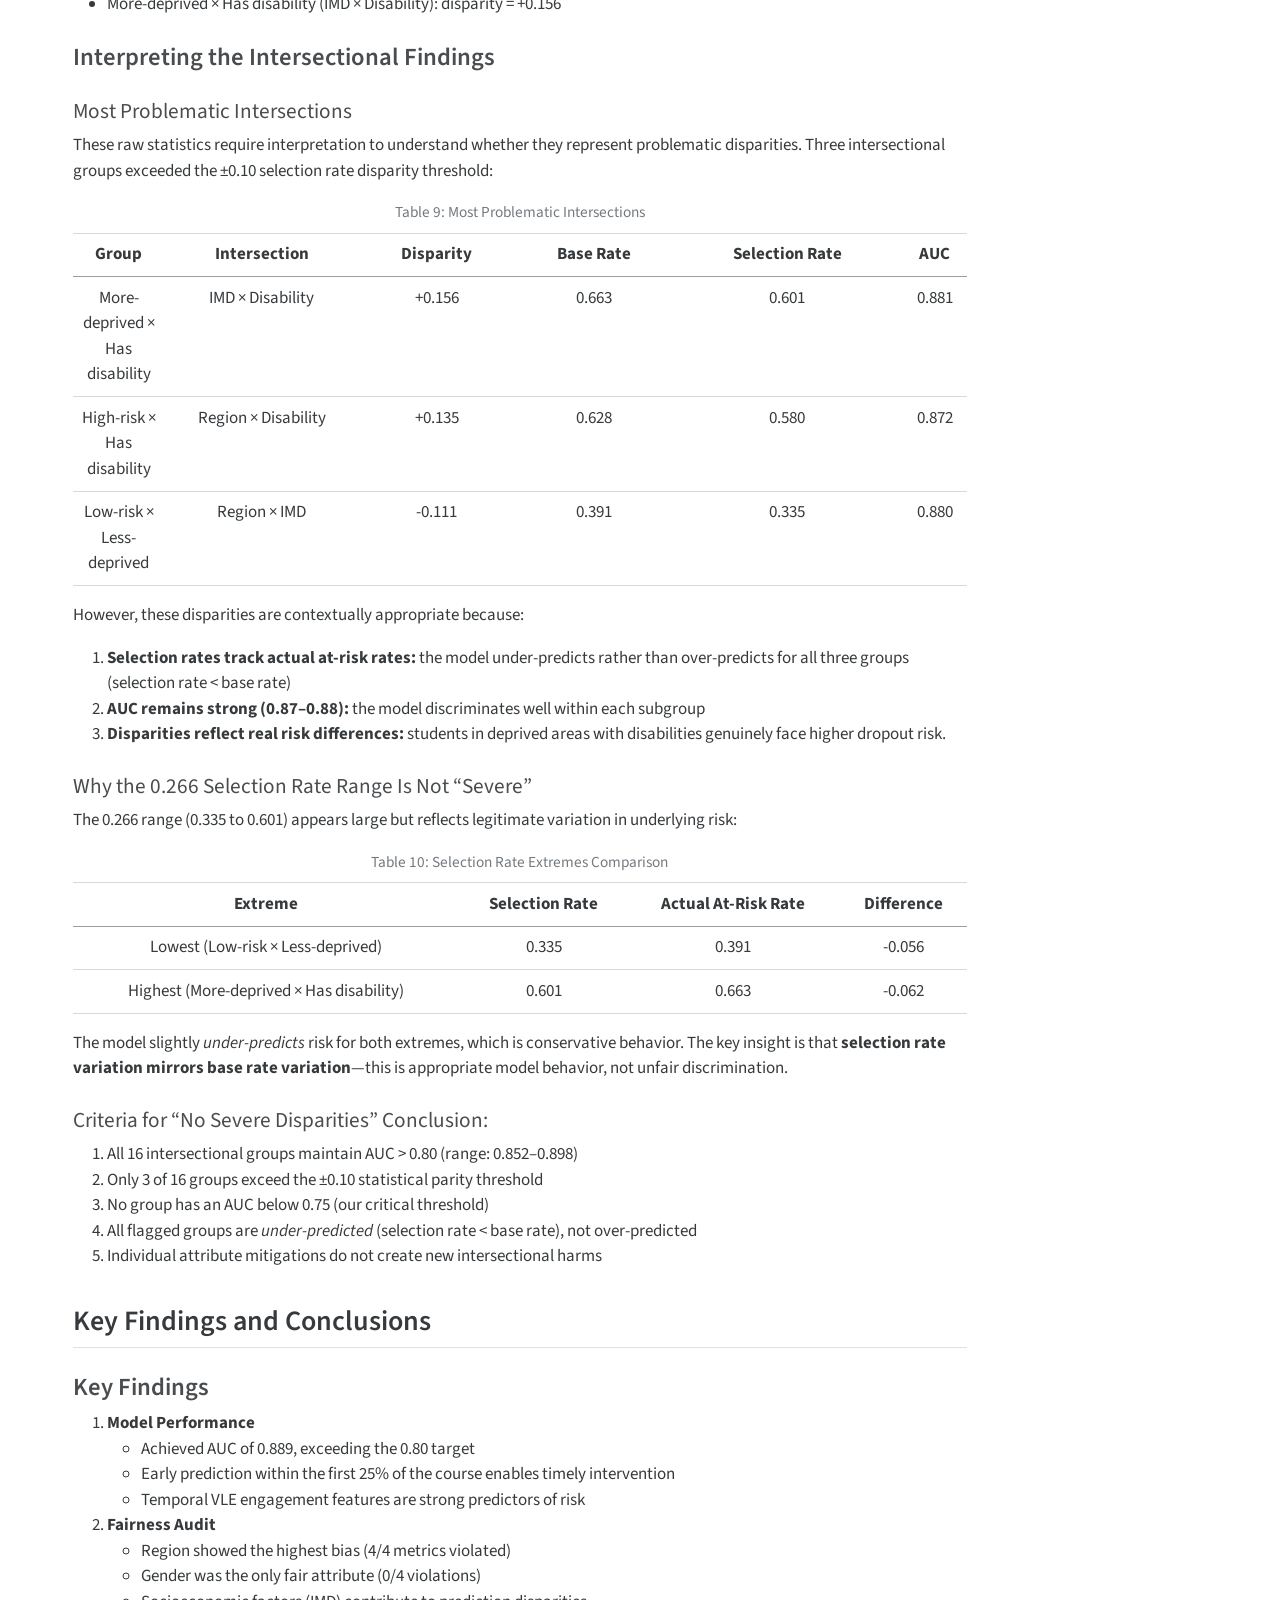
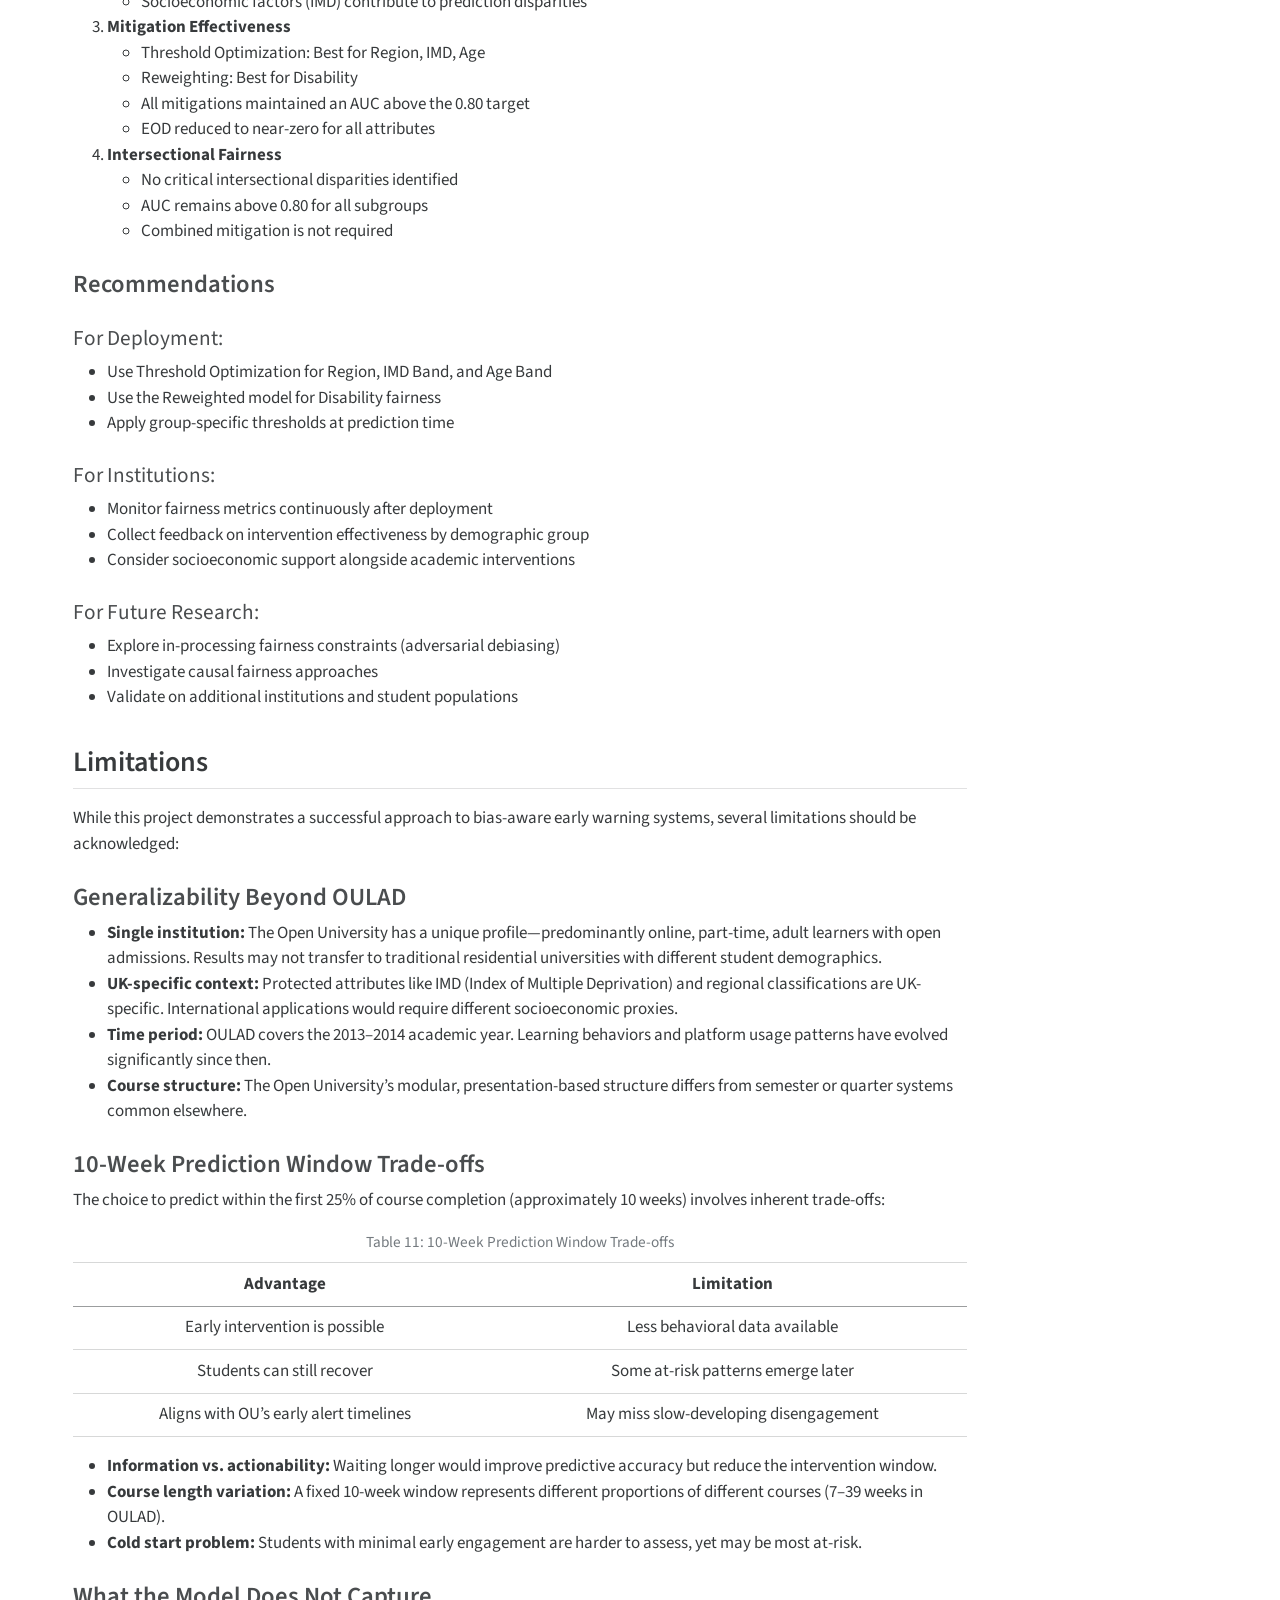
==== commit 176b0205: "Re-rendered site and PDF. Changed a MD file to TXT." ====
--- a/index.html
+++ b/index.html
@@ -347,7 +347,7 @@
     <div>
     <div class="quarto-title-meta-heading">Modified</div>
     <div class="quarto-title-meta-contents">
-      <p class="date-modified">January 5, 2026</p>
+      <p class="date-modified">January 7, 2026</p>
     </div>
   </div>
     
@@ -363,12 +363,6 @@
 <p>This research project developed and evaluated a <strong>bias-aware Early Warning System (EWS)</strong> to identify at-risk students in higher education while addressing algorithmic fairness concerns. Using the Open University Learning Analytics Dataset (OULAD), we built an LSTM-based temporal prediction model and systematically audited and mitigated algorithmic bias.</p>
 <section id="key-results" class="level3 unnumbered">
 <h3 class="unnumbered anchored" data-anchor-id="key-results">Key Results</h3>
-<div id="tbl-key-results" class="quarto-float quarto-figure quarto-figure-center anchored">
-<figure class="quarto-float quarto-float-tbl figure">
-<figcaption class="quarto-float-caption-top quarto-float-caption quarto-float-tbl" id="tbl-key-results-caption-0ceaefa1-69ba-4598-a22c-09a6ac19f8ca">
-Table&nbsp;1: Key Results
-</figcaption>
-<div aria-describedby="tbl-key-results-caption-0ceaefa1-69ba-4598-a22c-09a6ac19f8ca">
 <table class="caption-top table">
 <colgroup>
 <col style="width: 37%">
@@ -405,9 +399,6 @@
 </tr>
 </tbody>
 </table>
-</div>
-</figure>
-</div>
 </section>
 <section id="what-we-did" class="level3 unnumbered">
 <h3 class="unnumbered anchored" data-anchor-id="what-we-did">What We Did</h3>
@@ -644,7 +635,7 @@
 <div id="tbl-prediction-window" class="quarto-float quarto-figure quarto-figure-center anchored">
 <figure class="quarto-float quarto-float-tbl figure">
 <figcaption class="quarto-float-caption-top quarto-float-caption quarto-float-tbl" id="tbl-prediction-window-caption-0ceaefa1-69ba-4598-a22c-09a6ac19f8ca">
-Table&nbsp;2: Prediction Window Design
+Table&nbsp;1: Prediction Window Design
 </figcaption>
 <div aria-describedby="tbl-prediction-window-caption-0ceaefa1-69ba-4598-a22c-09a6ac19f8ca">
 <table class="caption-top table">
@@ -795,7 +786,7 @@
 <div id="tbl-performance" class="cell quarto-float quarto-figure quarto-figure-center anchored" data-execution_count="4">
 <figure class="quarto-float quarto-float-tbl figure">
 <figcaption class="quarto-float-caption-top quarto-float-caption quarto-float-tbl" id="tbl-performance-caption-0ceaefa1-69ba-4598-a22c-09a6ac19f8ca">
-Table&nbsp;3: Model Performance
+Table&nbsp;2: Model Performance
 </figcaption>
 <div aria-describedby="tbl-performance-caption-0ceaefa1-69ba-4598-a22c-09a6ac19f8ca">
 <table class="cell caption-top table table-sm table-striped small">
@@ -938,7 +929,7 @@
 <div id="tbl-threshold" class="quarto-float quarto-figure quarto-figure-center anchored">
 <figure class="quarto-float quarto-float-tbl figure">
 <figcaption class="quarto-float-caption-top quarto-float-caption quarto-float-tbl" id="tbl-threshold-caption-0ceaefa1-69ba-4598-a22c-09a6ac19f8ca">
-Table&nbsp;4: Fairness Threshold Interpretation
+Table&nbsp;3: Fairness Threshold Interpretation
 </figcaption>
 <div aria-describedby="tbl-threshold-caption-0ceaefa1-69ba-4598-a22c-09a6ac19f8ca">
 <table class="caption-top table">
@@ -1054,7 +1045,7 @@
 <div id="tbl-audit" class="cell quarto-float quarto-figure quarto-figure-center anchored" data-execution_count="6">
 <figure class="quarto-float quarto-float-tbl figure">
 <figcaption class="quarto-float-caption-top quarto-float-caption quarto-float-tbl" id="tbl-audit-caption-0ceaefa1-69ba-4598-a22c-09a6ac19f8ca">
-Table&nbsp;5: Fairness Audit Results
+Table&nbsp;4: Fairness Audit Results
 </figcaption>
 <div aria-describedby="tbl-audit-caption-0ceaefa1-69ba-4598-a22c-09a6ac19f8ca">
 <p><strong>Thresholds:</strong> |SPD| &lt; 0.1, |EOD| &lt; 0.1, EqOdds &lt; 0.1, ABROCA &lt; 0.03</p>
@@ -1228,7 +1219,7 @@
 <div id="tbl-mitigation-results" class="cell quarto-float quarto-figure quarto-figure-center anchored" data-execution_count="8">
 <figure class="quarto-float quarto-float-tbl figure">
 <figcaption class="quarto-float-caption-top quarto-float-caption quarto-float-tbl" id="tbl-mitigation-results-caption-0ceaefa1-69ba-4598-a22c-09a6ac19f8ca">
-Table&nbsp;6: Bias Mitigation Results
+Table&nbsp;5: Bias Mitigation Results
 </figcaption>
 <div aria-describedby="tbl-mitigation-results-caption-0ceaefa1-69ba-4598-a22c-09a6ac19f8ca">
 <table class="cell caption-top table table-sm table-striped small">
@@ -1357,7 +1348,7 @@
 <div id="tbl-mitigation-summary" class="cell quarto-float quarto-figure quarto-figure-center anchored" data-execution_count="10">
 <figure class="quarto-float quarto-float-tbl figure">
 <figcaption class="quarto-float-caption-top quarto-float-caption quarto-float-tbl" id="tbl-mitigation-summary-caption-0ceaefa1-69ba-4598-a22c-09a6ac19f8ca">
-Table&nbsp;7: Post-Mitigation Fairness Metrics
+Table&nbsp;6: Post-Mitigation Fairness Metrics
 </figcaption>
 <div aria-describedby="tbl-mitigation-summary-caption-0ceaefa1-69ba-4598-a22c-09a6ac19f8ca">
 <table class="cell caption-top table table-sm table-striped small">
@@ -1411,7 +1402,7 @@
 <div id="tbl-approaches" class="quarto-float quarto-figure quarto-figure-center anchored">
 <figure class="quarto-float quarto-float-tbl figure">
 <figcaption class="quarto-float-caption-top quarto-float-caption quarto-float-tbl" id="tbl-approaches-caption-0ceaefa1-69ba-4598-a22c-09a6ac19f8ca">
-Table&nbsp;8: Mitigation Rationale
+Table&nbsp;7: Mitigation Rationale
 </figcaption>
 <div aria-describedby="tbl-approaches-caption-0ceaefa1-69ba-4598-a22c-09a6ac19f8ca">
 <table class="caption-top table">
@@ -1578,7 +1569,7 @@
 <div id="tbl-highest-disparities" class="quarto-float quarto-figure quarto-figure-center anchored">
 <figure class="quarto-float quarto-float-tbl figure">
 <figcaption class="quarto-float-caption-top quarto-float-caption quarto-float-tbl" id="tbl-highest-disparities-caption-0ceaefa1-69ba-4598-a22c-09a6ac19f8ca">
-Table&nbsp;9: Groups with Highest Selection Disparities
+Table&nbsp;8: Groups with Highest Selection Disparities
 </figcaption>
 <div aria-describedby="tbl-highest-disparities-caption-0ceaefa1-69ba-4598-a22c-09a6ac19f8ca">
 <table class="caption-top table">
@@ -1743,7 +1734,7 @@
 <div id="tbl-intersections" class="quarto-float quarto-figure quarto-figure-center anchored">
 <figure class="quarto-float quarto-float-tbl figure">
 <figcaption class="quarto-float-caption-top quarto-float-caption quarto-float-tbl" id="tbl-intersections-caption-0ceaefa1-69ba-4598-a22c-09a6ac19f8ca">
-Table&nbsp;10: Most Problematic Intersections
+Table&nbsp;9: Most Problematic Intersections
 </figcaption>
 <div aria-describedby="tbl-intersections-caption-0ceaefa1-69ba-4598-a22c-09a6ac19f8ca">
 <table class="caption-top table">
@@ -1808,7 +1799,7 @@
 <div id="tbl-severe" class="quarto-float quarto-figure quarto-figure-center anchored">
 <figure class="quarto-float quarto-float-tbl figure">
 <figcaption class="quarto-float-caption-top quarto-float-caption quarto-float-tbl" id="tbl-severe-caption-0ceaefa1-69ba-4598-a22c-09a6ac19f8ca">
-Table&nbsp;11: Selection Rate Extremes Comparison
+Table&nbsp;10: Selection Rate Extremes Comparison
 </figcaption>
 <div aria-describedby="tbl-severe-caption-0ceaefa1-69ba-4598-a22c-09a6ac19f8ca">
 <table class="caption-top table">
@@ -1930,7 +1921,7 @@
 <div id="tbl-trade-offs" class="quarto-float quarto-figure quarto-figure-center anchored">
 <figure class="quarto-float quarto-float-tbl figure">
 <figcaption class="quarto-float-caption-top quarto-float-caption quarto-float-tbl" id="tbl-trade-offs-caption-0ceaefa1-69ba-4598-a22c-09a6ac19f8ca">
-Table&nbsp;12: 10-Week Prediction Window Trade-offs
+Table&nbsp;11: 10-Week Prediction Window Trade-offs
 </figcaption>
 <div aria-describedby="tbl-trade-offs-caption-0ceaefa1-69ba-4598-a22c-09a6ac19f8ca">
 <table class="caption-top table">
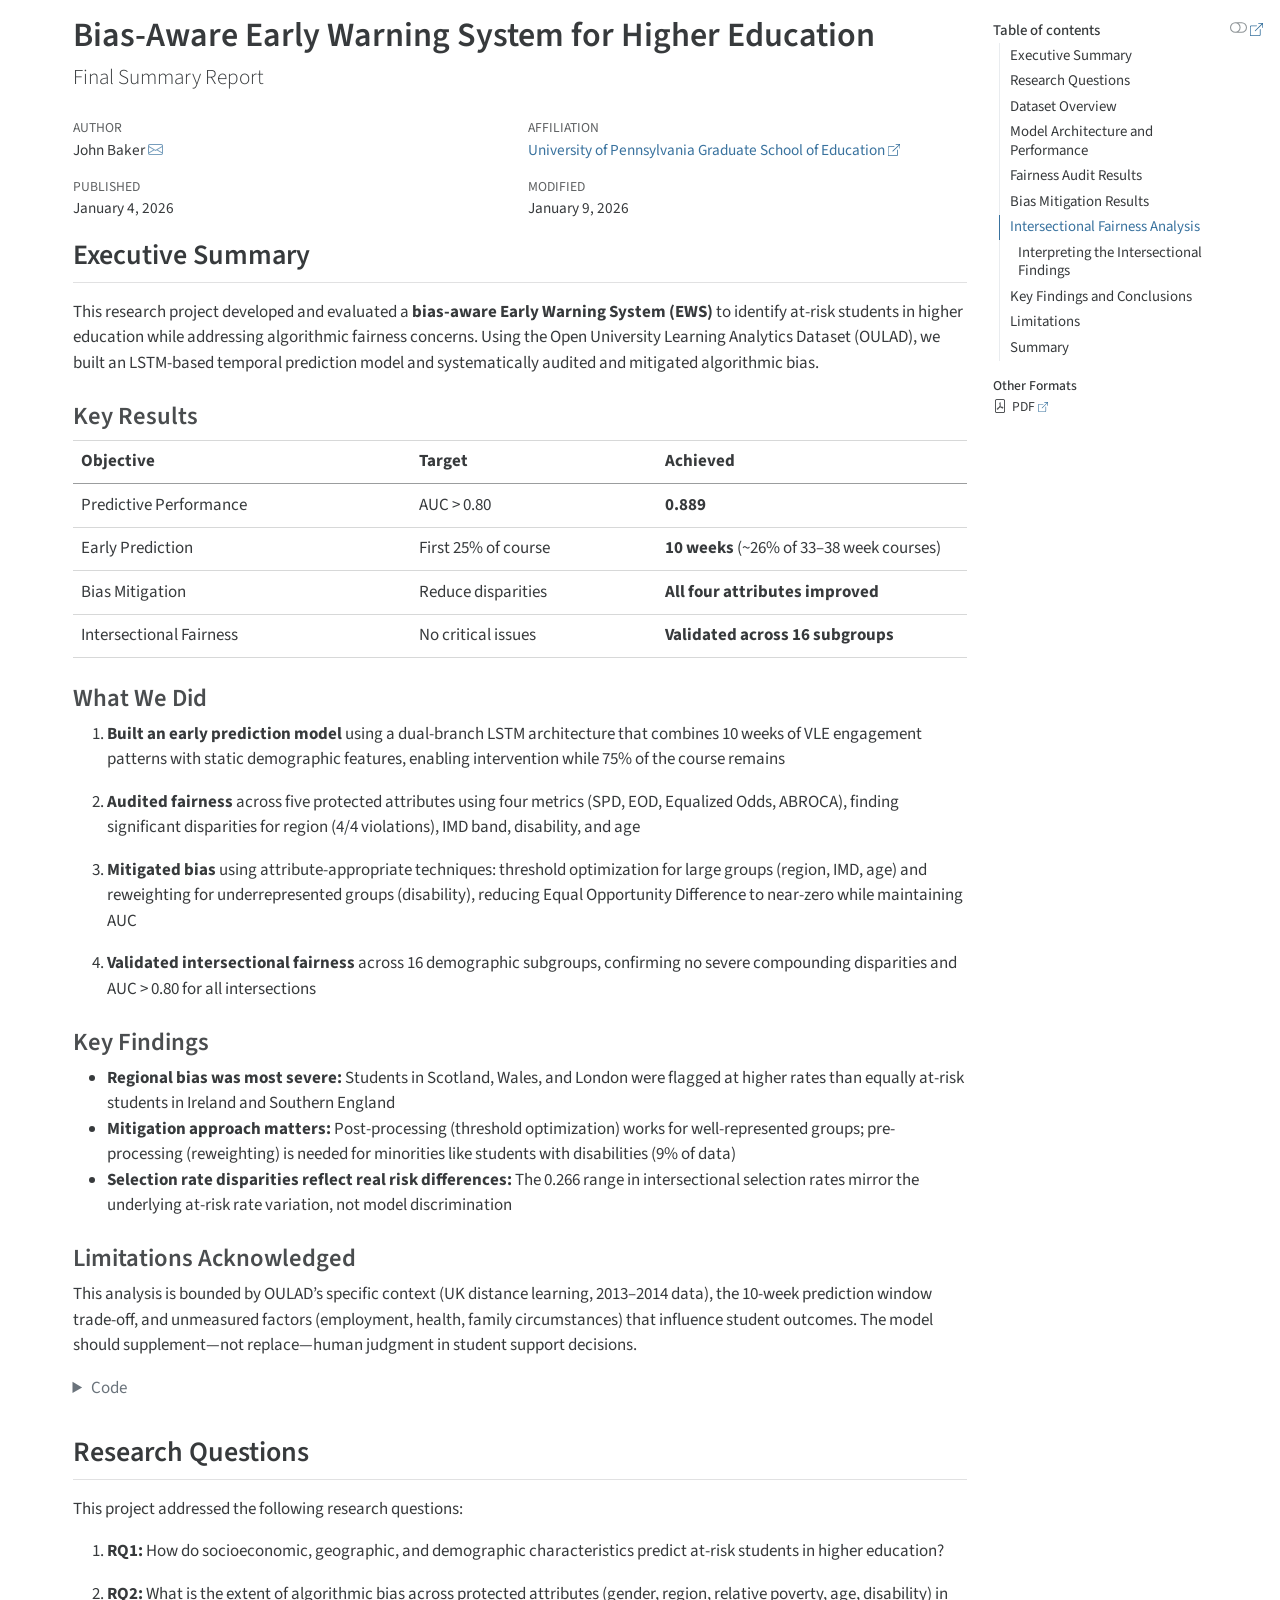
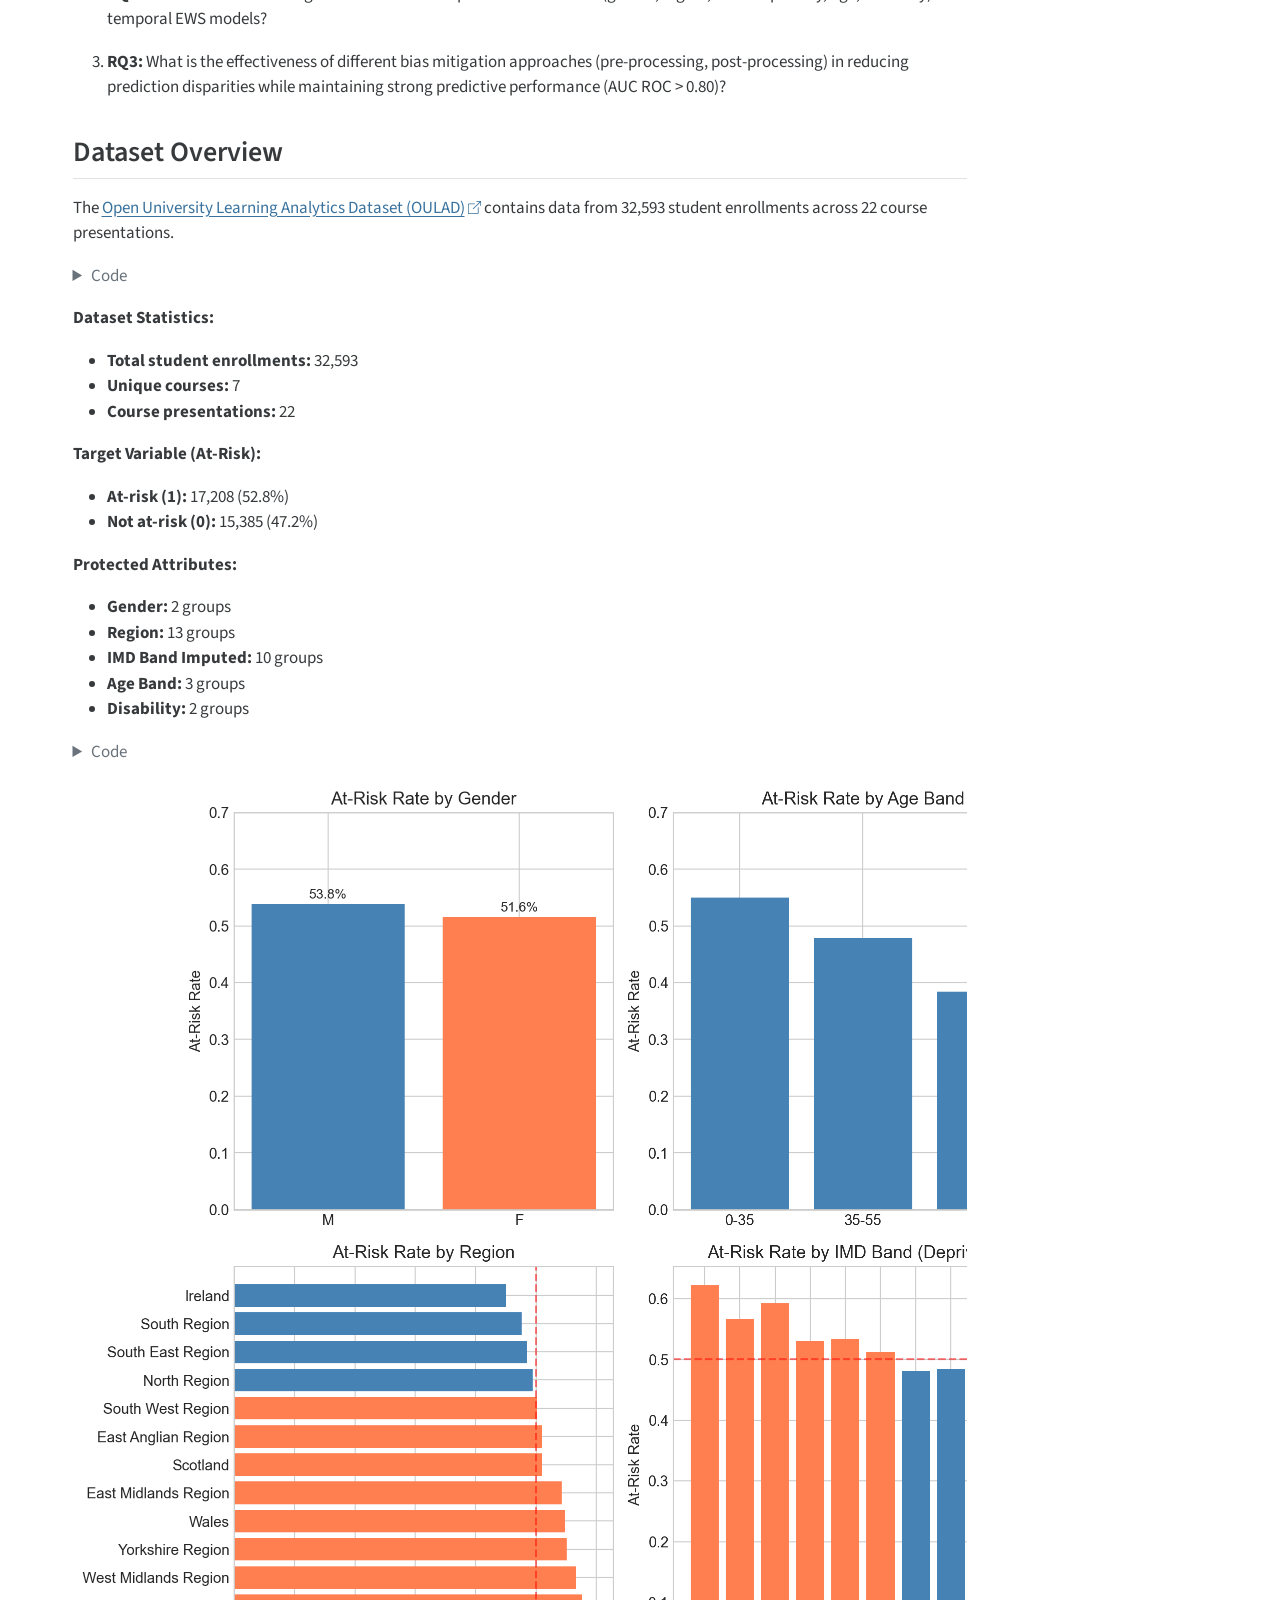
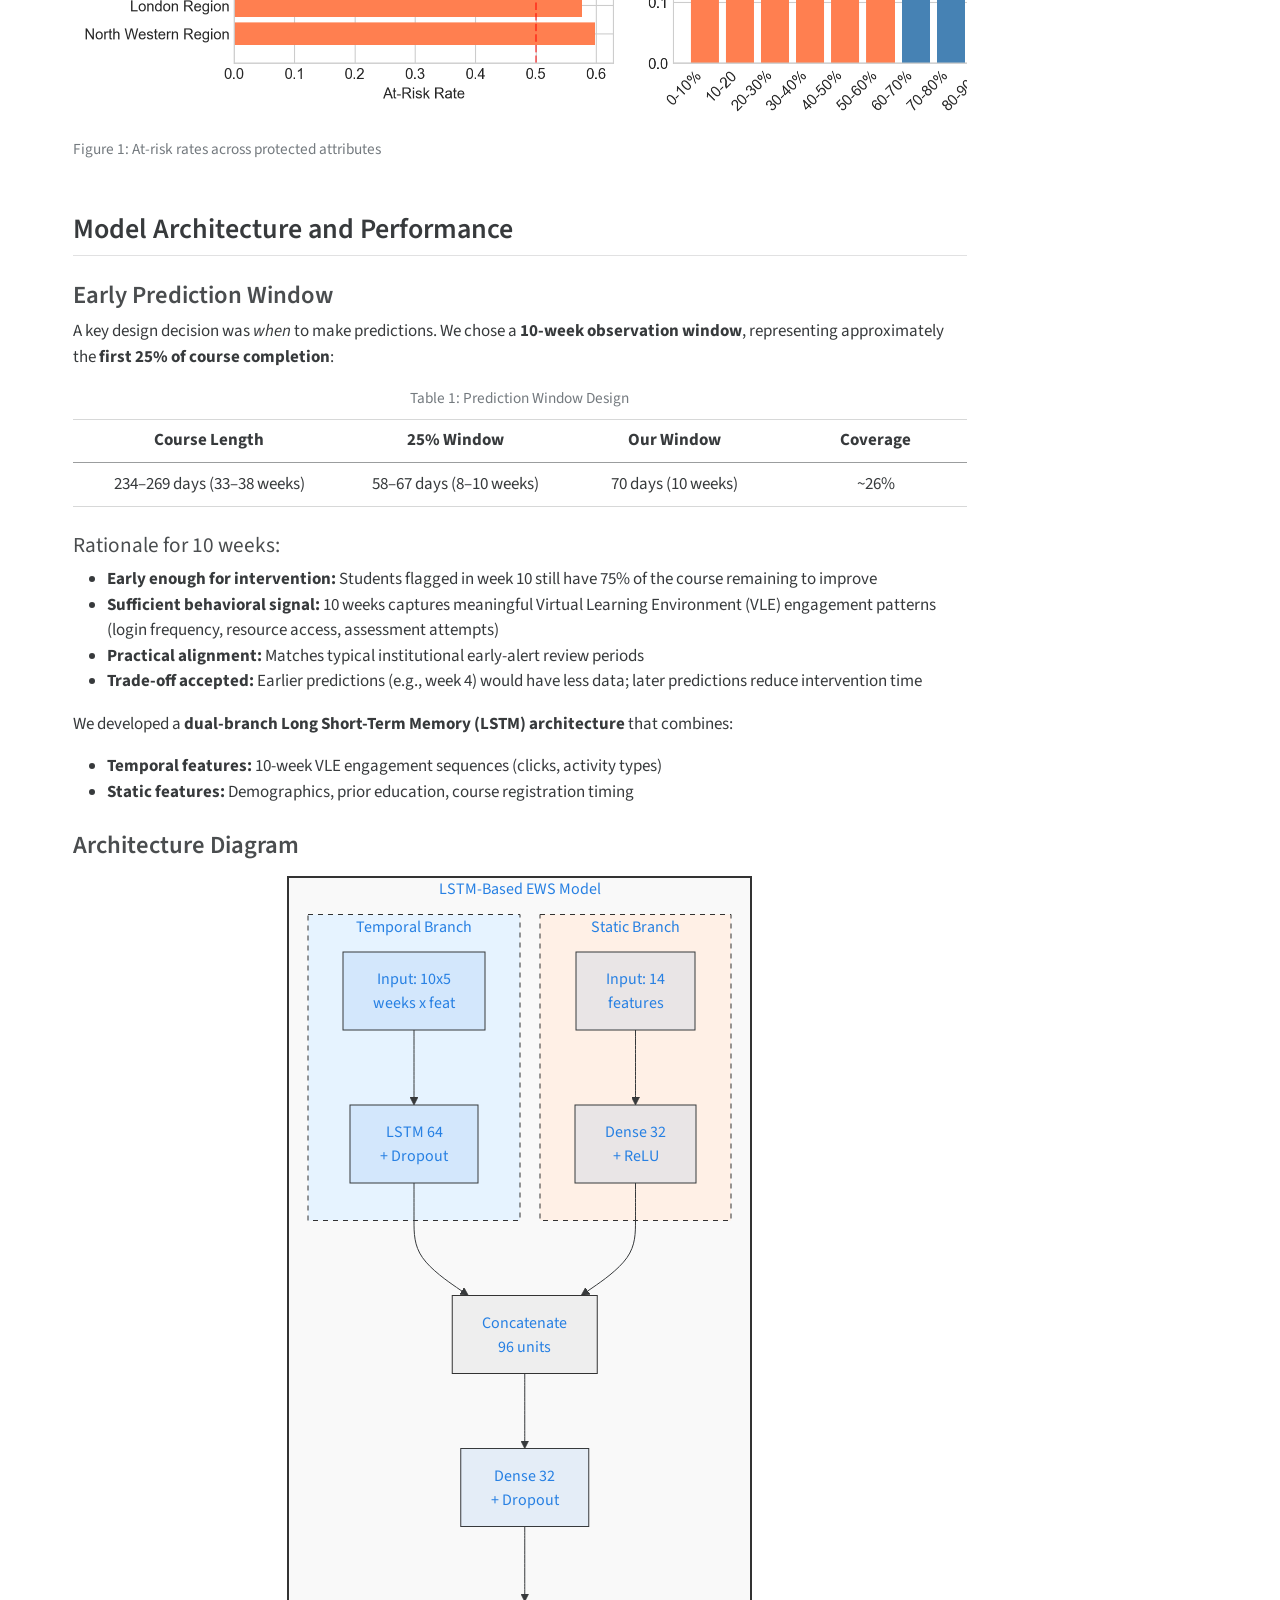
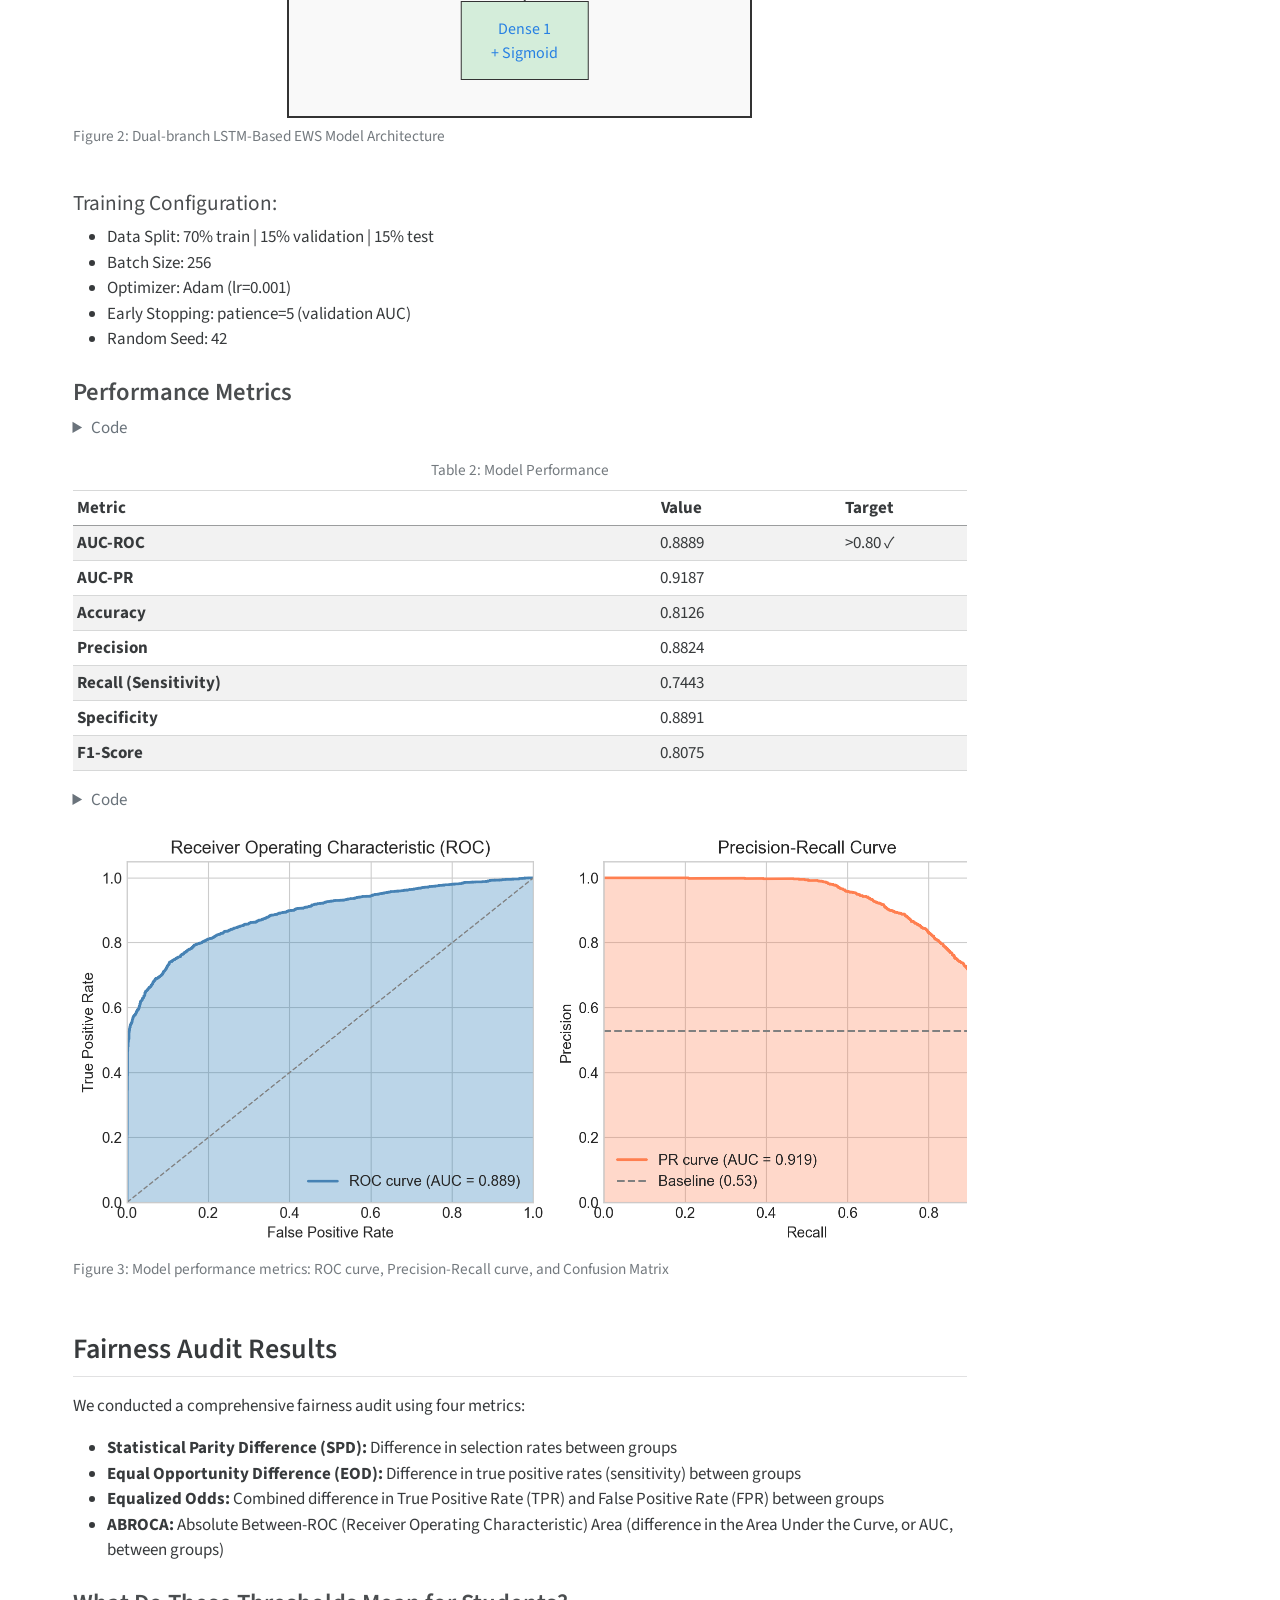
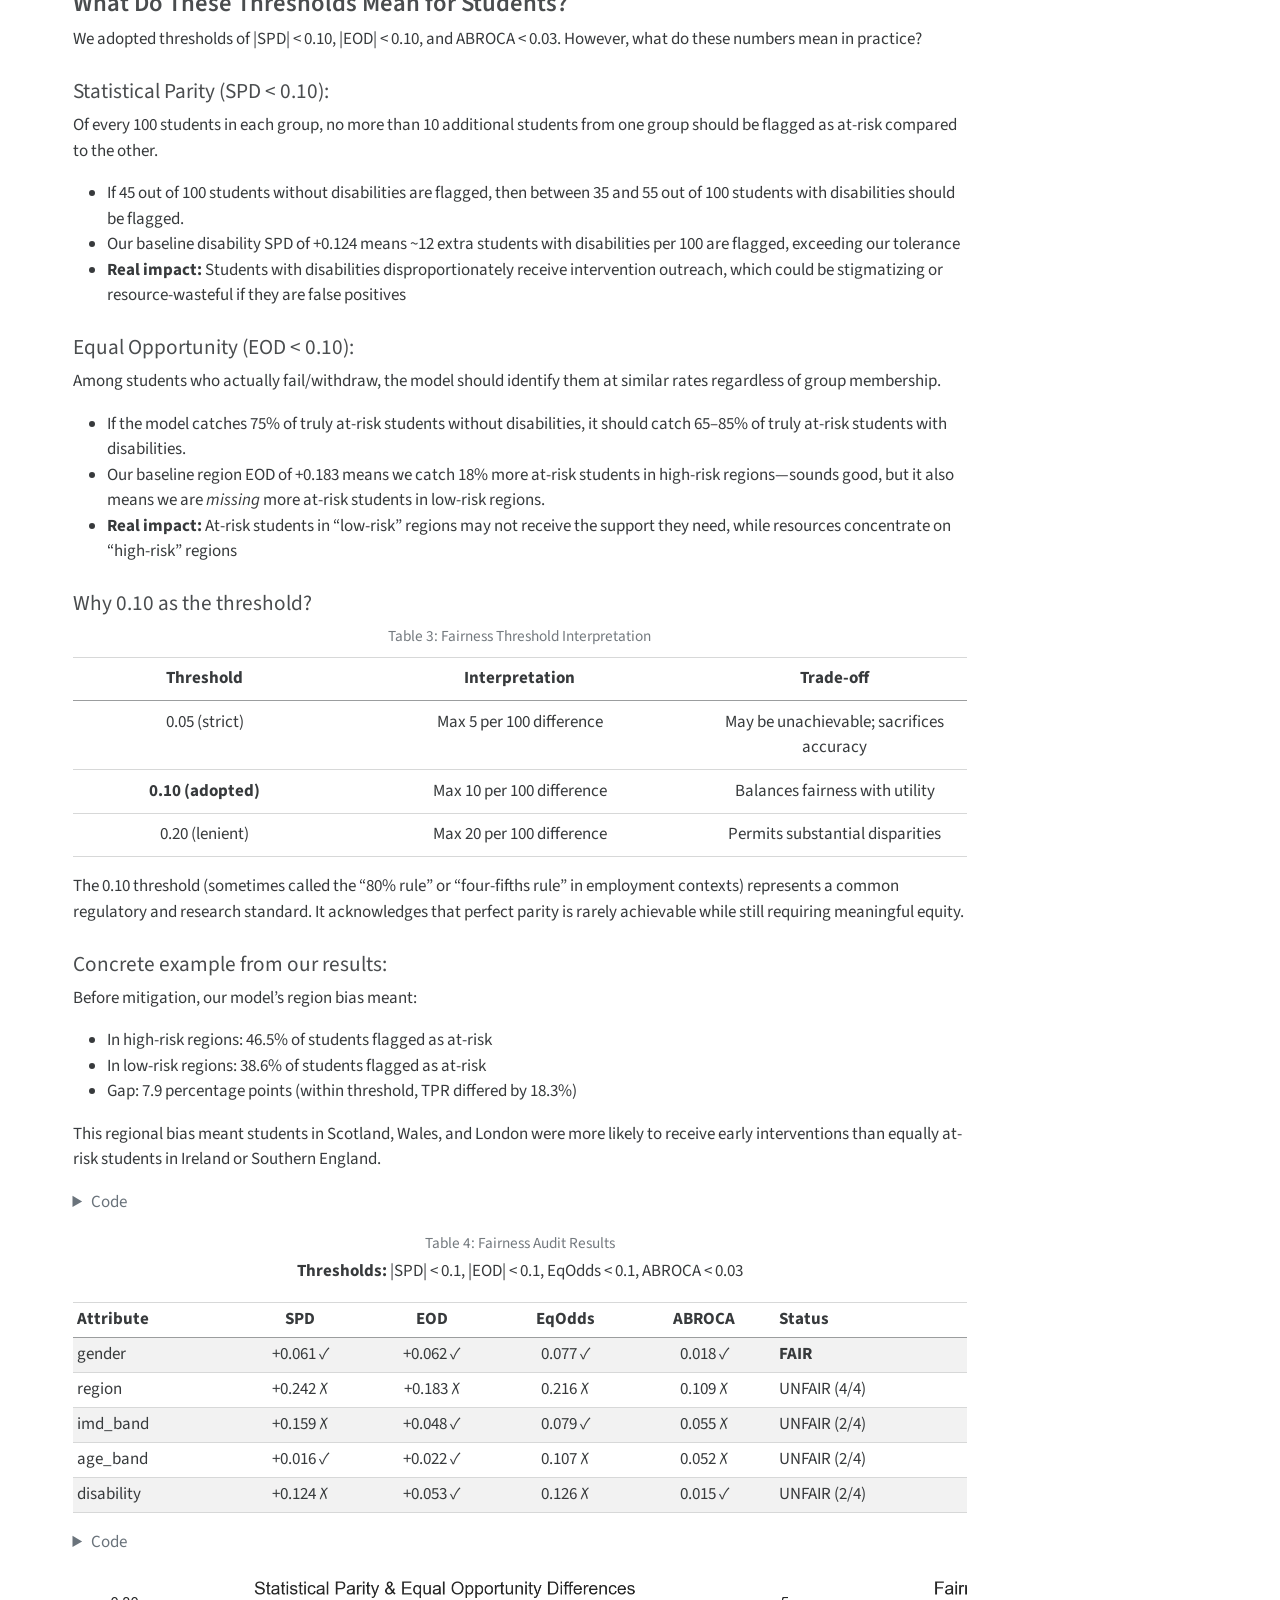
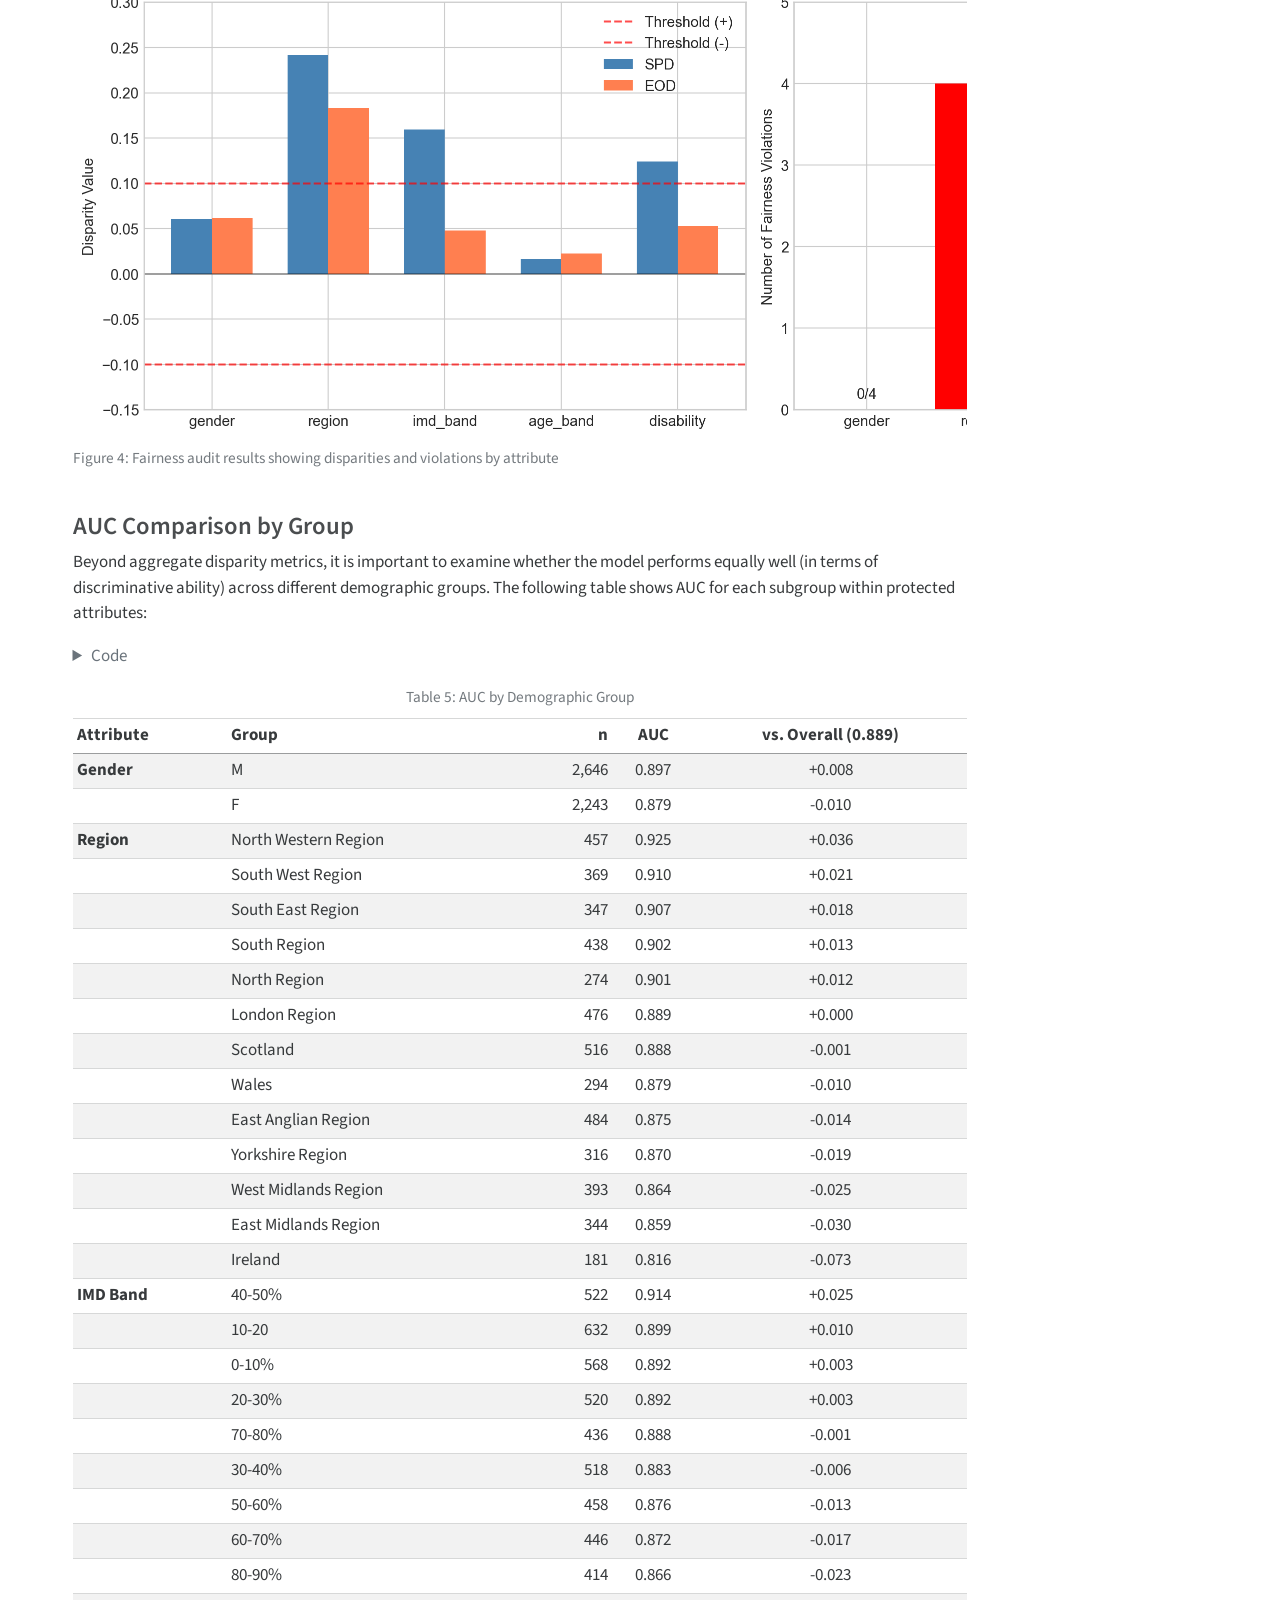
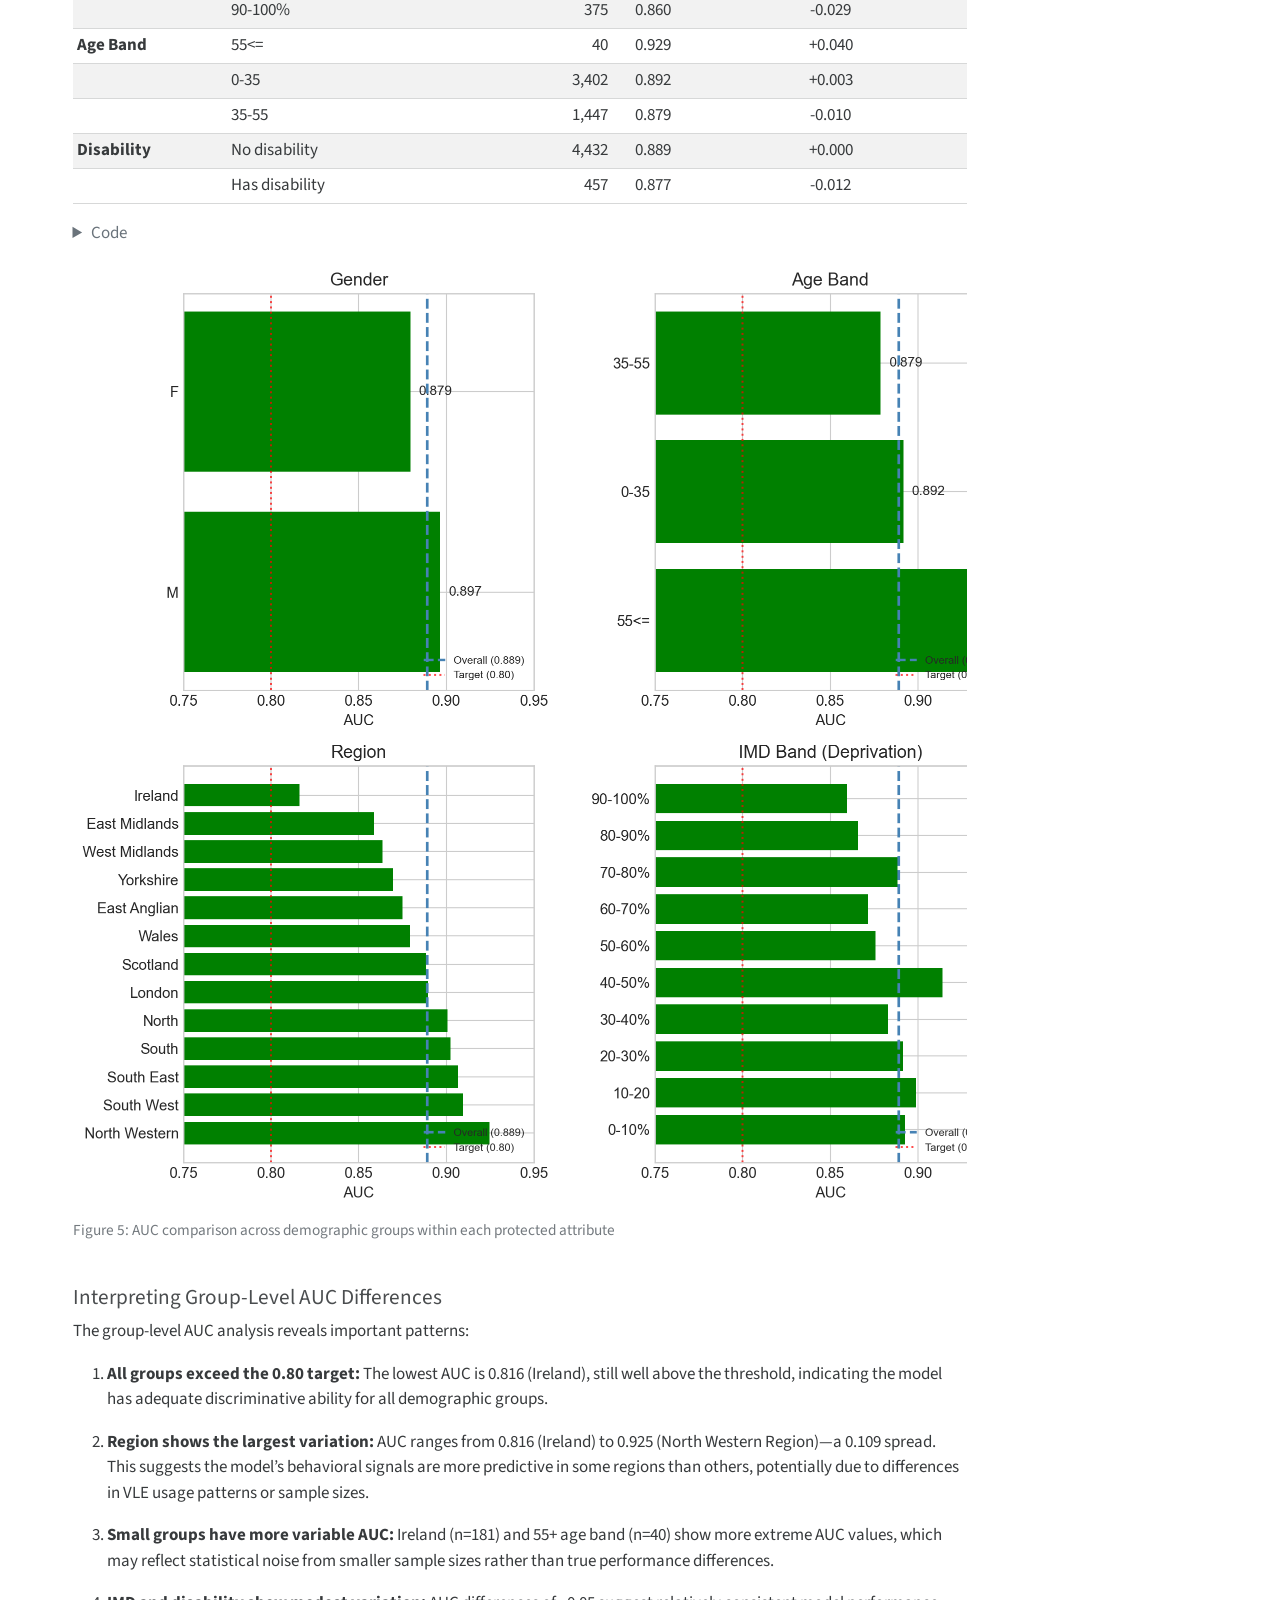
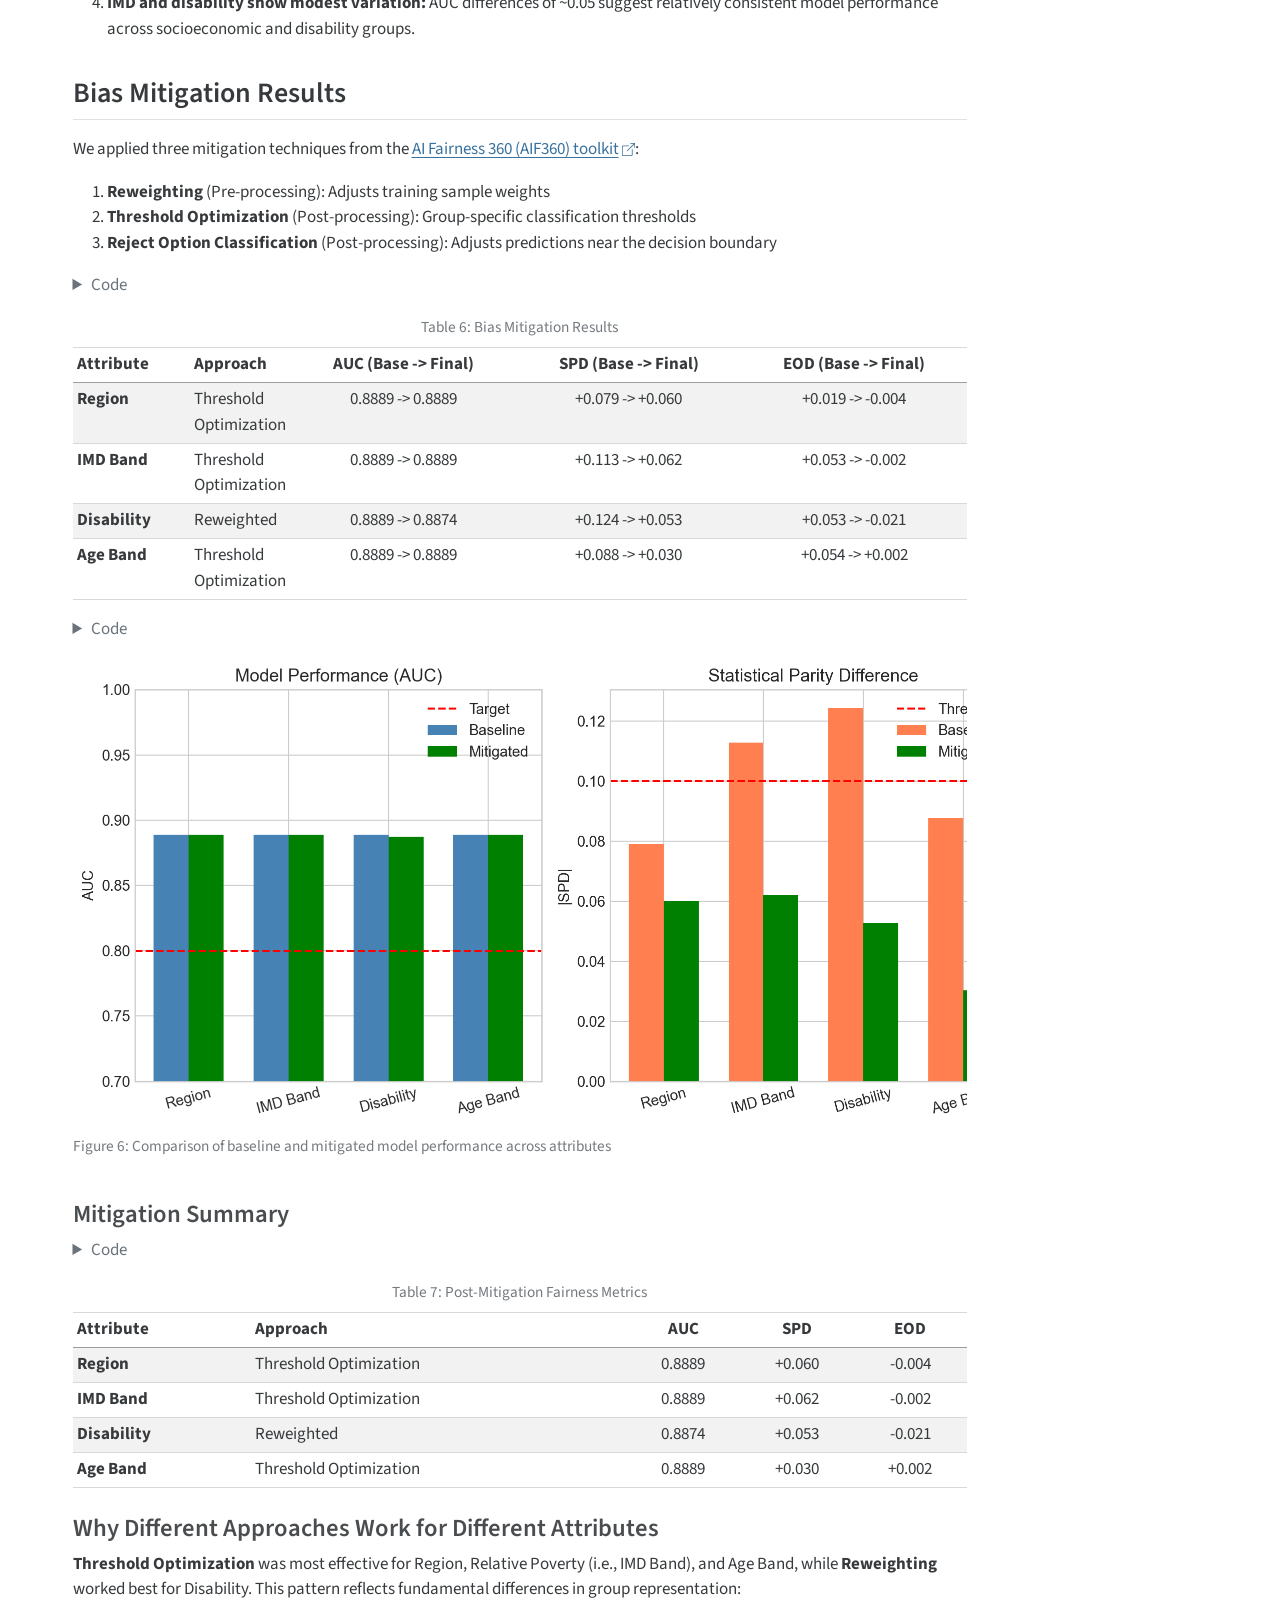
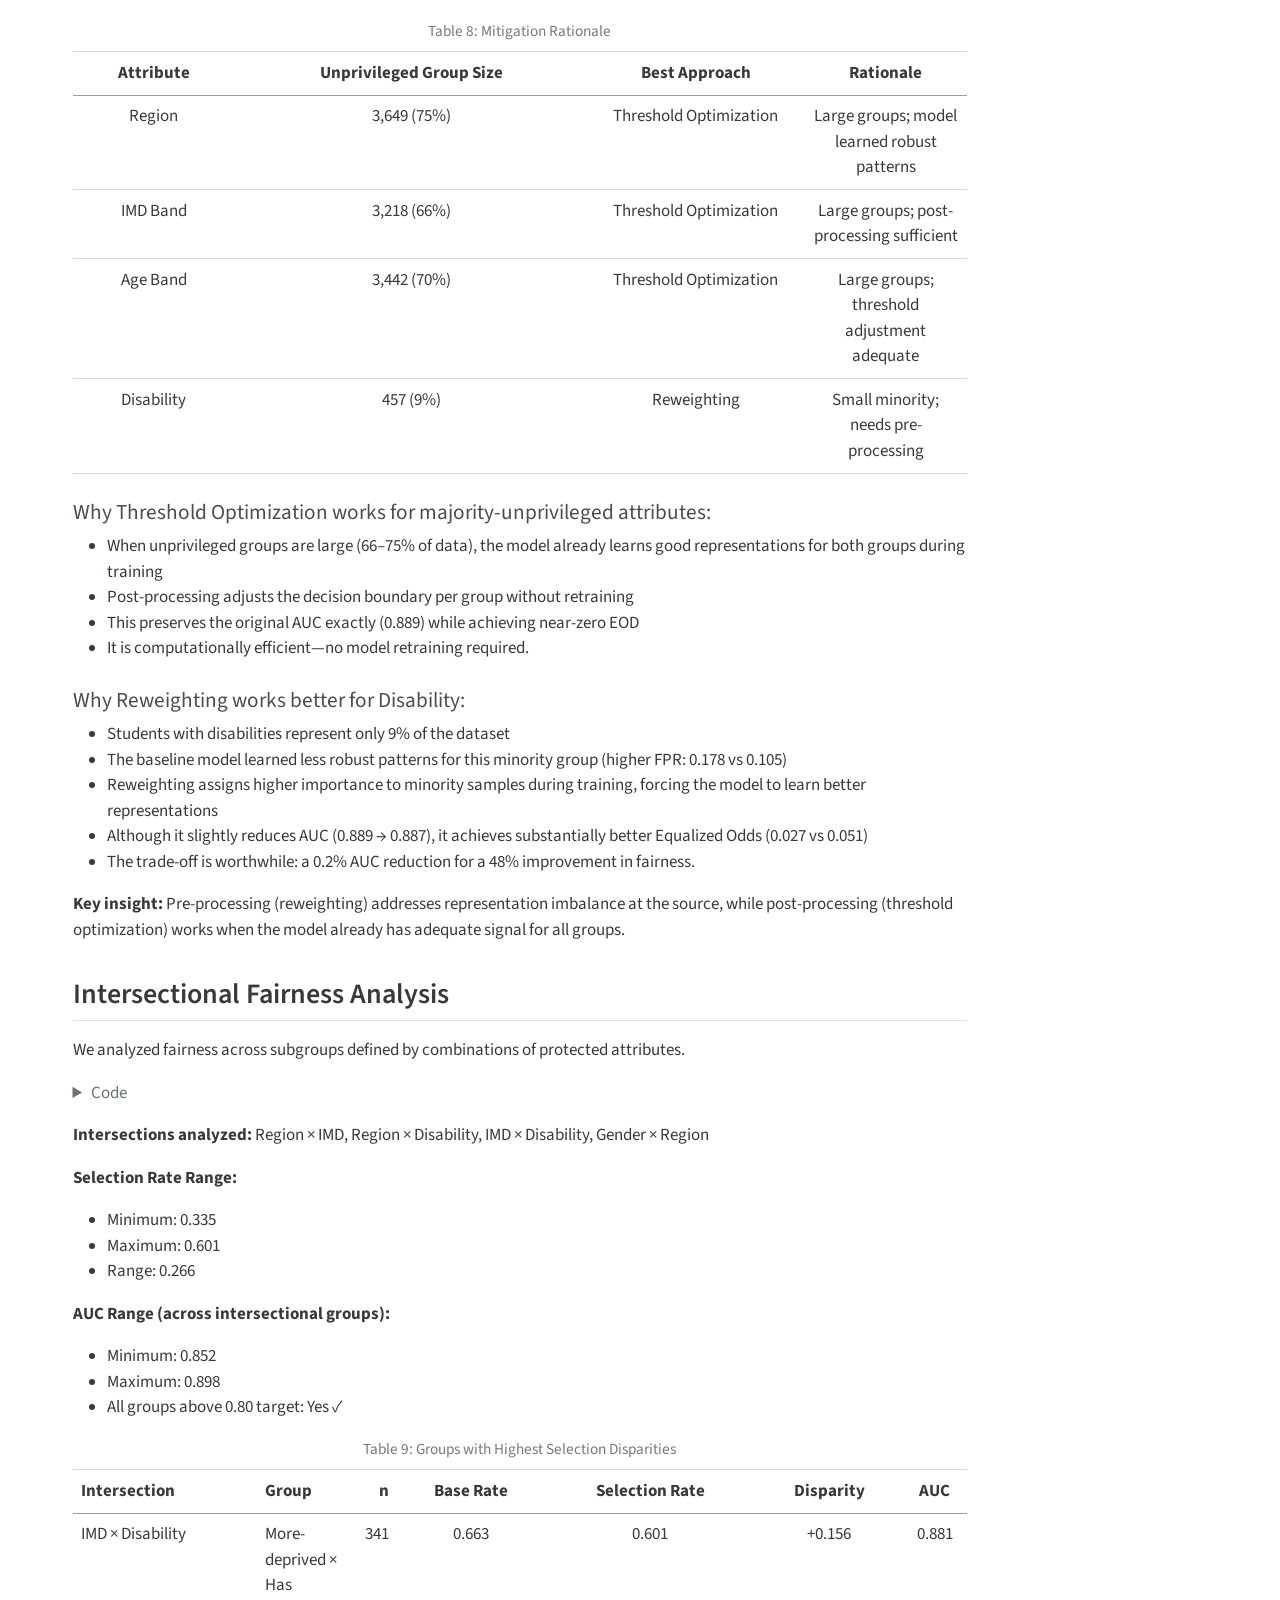
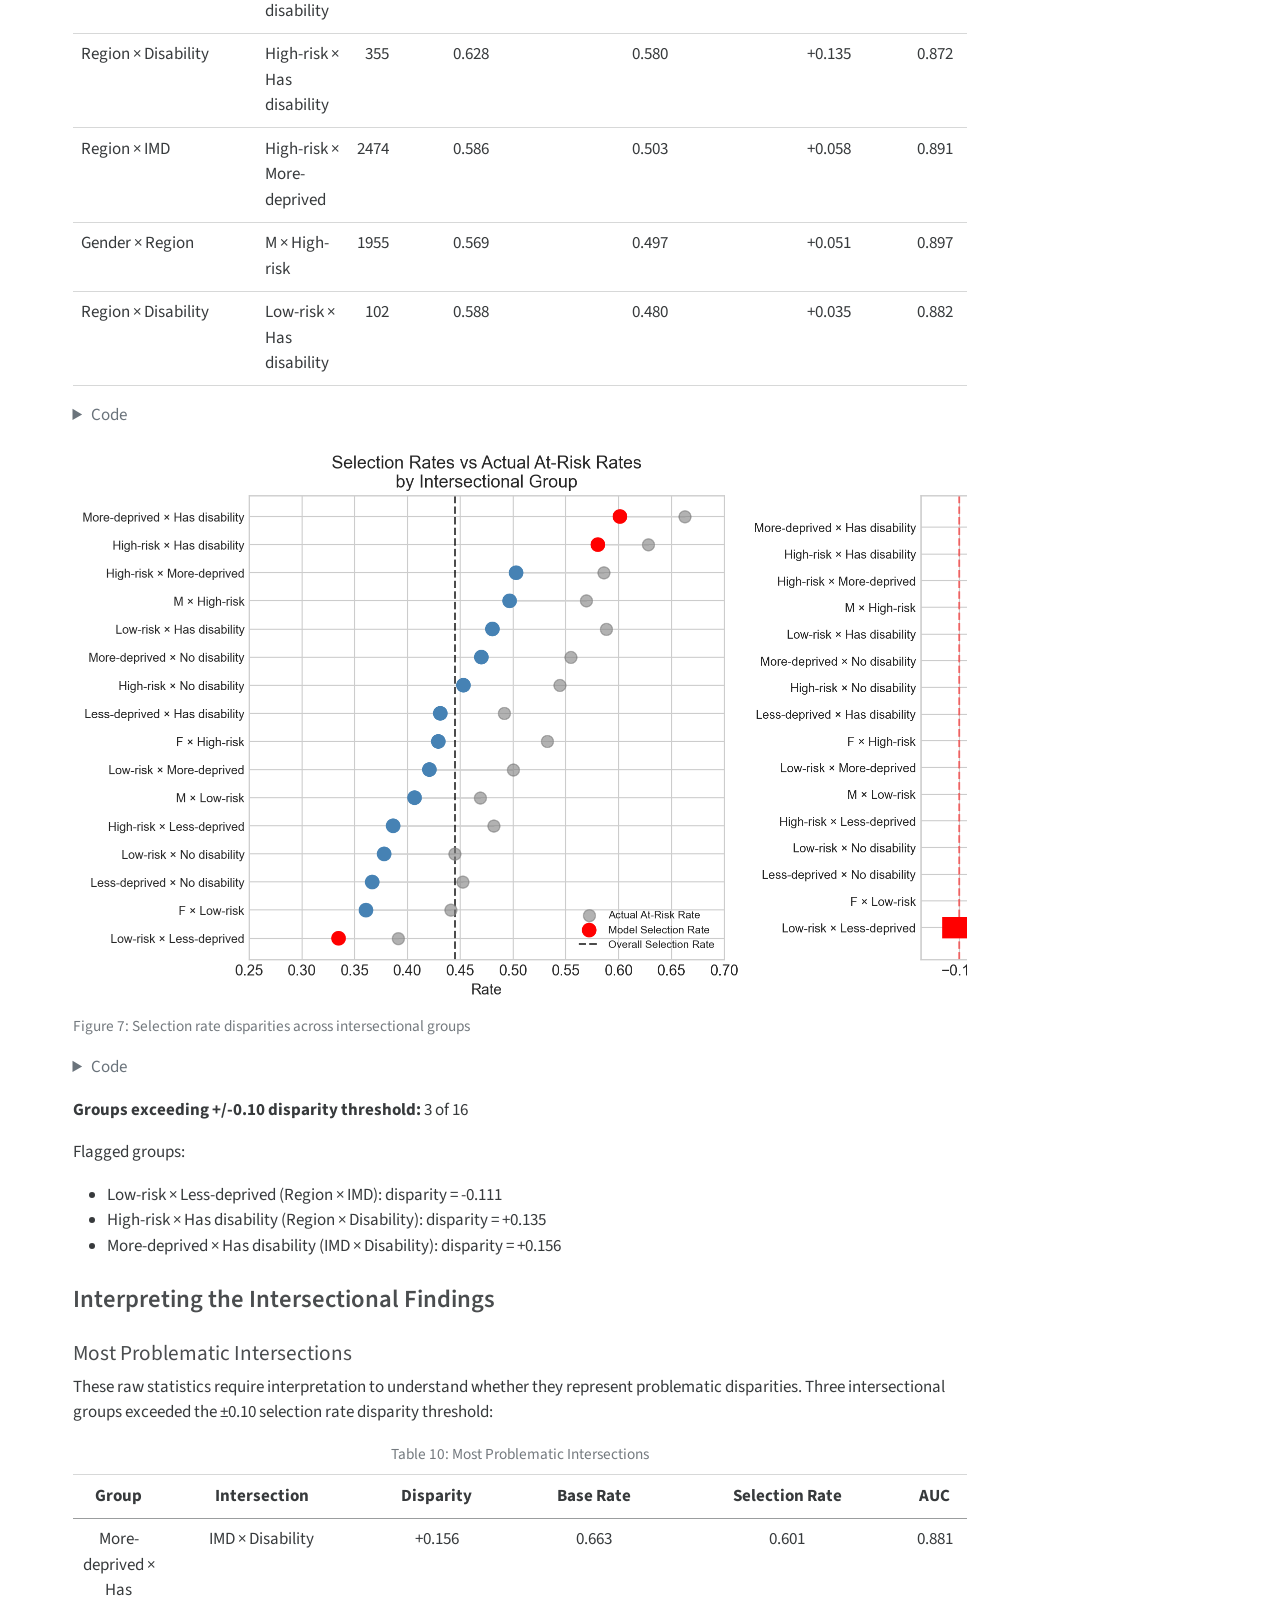
==== commit a5443c87: "Added comparison of AUC between groups/sub-groups" ====
--- a/index.html
+++ b/index.html
@@ -73,9 +73,9 @@
 <link href="index_files/libs/quarto-html/quarto-syntax-highlighting-587c61ba64f3a5504c4d52d930310e48.css" rel="stylesheet" class="quarto-color-scheme-extra" id="quarto-text-highlighting-styles">
 <script src="index_files/libs/bootstrap/bootstrap.min.js"></script>
 <link href="index_files/libs/bootstrap/bootstrap-icons.css" rel="stylesheet">
-<link href="index_files/libs/bootstrap/bootstrap-76e9fbed40717516272683e9a1fc8abe.min.css" rel="stylesheet" append-hash="true" class="quarto-color-scheme" id="quarto-bootstrap" data-mode="light">
-<link href="index_files/libs/bootstrap/bootstrap-dark-712a386877c8c5a0d918b3809c8e2902.min.css" rel="stylesheet" append-hash="true" class="quarto-color-scheme quarto-color-alternate" id="quarto-bootstrap" data-mode="dark">
-<link href="index_files/libs/bootstrap/bootstrap-76e9fbed40717516272683e9a1fc8abe.min.css" rel="stylesheet" append-hash="true" class="quarto-color-scheme-extra" id="quarto-bootstrap" data-mode="light">
+<link href="index_files/libs/bootstrap/bootstrap-4f0fbea7695d9af810305f313276c688.min.css" rel="stylesheet" append-hash="true" class="quarto-color-scheme" id="quarto-bootstrap" data-mode="light">
+<link href="index_files/libs/bootstrap/bootstrap-dark-a2693a02ad54aec77cf62137e9eaff43.min.css" rel="stylesheet" append-hash="true" class="quarto-color-scheme quarto-color-alternate" id="quarto-bootstrap" data-mode="dark">
+<link href="index_files/libs/bootstrap/bootstrap-4f0fbea7695d9af810305f313276c688.min.css" rel="stylesheet" append-hash="true" class="quarto-color-scheme-extra" id="quarto-bootstrap" data-mode="light">
 <script src="index_files/libs/quarto-diagram/mermaid.min.js"></script>
 <script src="index_files/libs/quarto-diagram/mermaid-init.js"></script>
 <link href="index_files/libs/quarto-diagram/mermaid.css" rel="stylesheet">
@@ -280,6 +280,7 @@
   <li><a href="#fairness-audit-results" id="toc-fairness-audit-results" class="nav-link" data-scroll-target="#fairness-audit-results">Fairness Audit Results</a>
   <ul class="collapse">
   <li><a href="#what-do-these-thresholds-mean-for-students" id="toc-what-do-these-thresholds-mean-for-students" class="nav-link" data-scroll-target="#what-do-these-thresholds-mean-for-students">What Do These Thresholds Mean for Students?</a></li>
+  <li><a href="#auc-comparison-by-group" id="toc-auc-comparison-by-group" class="nav-link" data-scroll-target="#auc-comparison-by-group">AUC Comparison by Group</a></li>
   </ul></li>
   <li><a href="#bias-mitigation-results" id="toc-bias-mitigation-results" class="nav-link" data-scroll-target="#bias-mitigation-results">Bias Mitigation Results</a>
   <ul class="collapse">
@@ -347,7 +348,7 @@
     <div>
     <div class="quarto-title-meta-heading">Modified</div>
     <div class="quarto-title-meta-contents">
-      <p class="date-modified">January 7, 2026</p>
+      <p class="date-modified">January 9, 2026</p>
     </div>
   </div>
     
@@ -1157,6 +1158,422 @@
 </div>
 </section>
 </section>
+<section id="auc-comparison-by-group" class="level3">
+<h3 class="anchored" data-anchor-id="auc-comparison-by-group">AUC Comparison by Group</h3>
+<p>Beyond aggregate disparity metrics, it is important to examine whether the model performs equally well (in terms of discriminative ability) across different demographic groups. The following table shows AUC for each subgroup within protected attributes:</p>
+<details class="code-fold">
+<summary>Code</summary>
+<div class="code-copy-outer-scaffold"><div class="sourceCode cell-code" id="cb8"><pre class="sourceCode python code-with-copy"><code class="sourceCode python"><span id="cb8-1"><a href="#cb8-1" aria-hidden="true" tabindex="-1"></a><span class="co"># Extract group-level AUC from fairness results</span></span>
+<span id="cb8-2"><a href="#cb8-2" aria-hidden="true" tabindex="-1"></a>group_metrics <span class="op">=</span> fairness_results[<span class="st">'group_metrics'</span>]</span>
+<span id="cb8-3"><a href="#cb8-3" aria-hidden="true" tabindex="-1"></a></span>
+<span id="cb8-4"><a href="#cb8-4" aria-hidden="true" tabindex="-1"></a><span class="co"># Build comparison table</span></span>
+<span id="cb8-5"><a href="#cb8-5" aria-hidden="true" tabindex="-1"></a>md_output <span class="op">=</span> <span class="st">"| Attribute | Group | n | AUC | vs. Overall (0.889) |</span><span class="ch">\n</span><span class="st">"</span></span>
+<span id="cb8-6"><a href="#cb8-6" aria-hidden="true" tabindex="-1"></a>md_output <span class="op">+=</span> <span class="st">"|:----------|:------|--:|:---:|:-------------------:|</span><span class="ch">\n</span><span class="st">"</span></span>
+<span id="cb8-7"><a href="#cb8-7" aria-hidden="true" tabindex="-1"></a></span>
+<span id="cb8-8"><a href="#cb8-8" aria-hidden="true" tabindex="-1"></a><span class="co"># Process each attribute</span></span>
+<span id="cb8-9"><a href="#cb8-9" aria-hidden="true" tabindex="-1"></a><span class="cf">for</span> attr, display_name <span class="kw">in</span> [(<span class="st">'gender'</span>, <span class="st">'Gender'</span>), (<span class="st">'region'</span>, <span class="st">'Region'</span>),</span>
+<span id="cb8-10"><a href="#cb8-10" aria-hidden="true" tabindex="-1"></a>                            (<span class="st">'imd_band_imputed'</span>, <span class="st">'IMD Band'</span>), (<span class="st">'age_band'</span>, <span class="st">'Age Band'</span>),</span>
+<span id="cb8-11"><a href="#cb8-11" aria-hidden="true" tabindex="-1"></a>                            (<span class="st">'disability'</span>, <span class="st">'Disability'</span>)]:</span>
+<span id="cb8-12"><a href="#cb8-12" aria-hidden="true" tabindex="-1"></a>    groups <span class="op">=</span> group_metrics[attr]</span>
+<span id="cb8-13"><a href="#cb8-13" aria-hidden="true" tabindex="-1"></a>    <span class="co"># Sort by AUC descending</span></span>
+<span id="cb8-14"><a href="#cb8-14" aria-hidden="true" tabindex="-1"></a>    groups_sorted <span class="op">=</span> <span class="bu">sorted</span>(groups, key<span class="op">=</span><span class="kw">lambda</span> x: x[<span class="st">'auc'</span>], reverse<span class="op">=</span><span class="va">True</span>)</span>
+<span id="cb8-15"><a href="#cb8-15" aria-hidden="true" tabindex="-1"></a></span>
+<span id="cb8-16"><a href="#cb8-16" aria-hidden="true" tabindex="-1"></a>    <span class="cf">for</span> i, g <span class="kw">in</span> <span class="bu">enumerate</span>(groups_sorted):</span>
+<span id="cb8-17"><a href="#cb8-17" aria-hidden="true" tabindex="-1"></a>        group_name <span class="op">=</span> g[<span class="st">'group'</span>]</span>
+<span id="cb8-18"><a href="#cb8-18" aria-hidden="true" tabindex="-1"></a>        <span class="cf">if</span> attr <span class="op">==</span> <span class="st">'disability'</span>:</span>
+<span id="cb8-19"><a href="#cb8-19" aria-hidden="true" tabindex="-1"></a>            group_name <span class="op">=</span> <span class="st">'Has disability'</span> <span class="cf">if</span> g[<span class="st">'group'</span>] <span class="op">==</span> <span class="st">'Y'</span> <span class="cf">else</span> <span class="st">'No disability'</span></span>
+<span id="cb8-20"><a href="#cb8-20" aria-hidden="true" tabindex="-1"></a></span>
+<span id="cb8-21"><a href="#cb8-21" aria-hidden="true" tabindex="-1"></a>        auc_diff <span class="op">=</span> g[<span class="st">'auc'</span>] <span class="op">-</span> <span class="fl">0.889</span></span>
+<span id="cb8-22"><a href="#cb8-22" aria-hidden="true" tabindex="-1"></a>        diff_str <span class="op">=</span> <span class="ss">f"</span><span class="sc">{</span>auc_diff<span class="sc">:+.3f}</span><span class="ss">"</span></span>
+<span id="cb8-23"><a href="#cb8-23" aria-hidden="true" tabindex="-1"></a></span>
+<span id="cb8-24"><a href="#cb8-24" aria-hidden="true" tabindex="-1"></a>        <span class="co"># Only show attribute name on first row</span></span>
+<span id="cb8-25"><a href="#cb8-25" aria-hidden="true" tabindex="-1"></a>        attr_cell <span class="op">=</span> <span class="ss">f"**</span><span class="sc">{</span>display_name<span class="sc">}</span><span class="ss">**"</span> <span class="cf">if</span> i <span class="op">==</span> <span class="dv">0</span> <span class="cf">else</span> <span class="st">""</span></span>
+<span id="cb8-26"><a href="#cb8-26" aria-hidden="true" tabindex="-1"></a>        md_output <span class="op">+=</span> <span class="ss">f"| </span><span class="sc">{</span>attr_cell<span class="sc">}</span><span class="ss"> | </span><span class="sc">{</span>group_name<span class="sc">}</span><span class="ss"> | </span><span class="sc">{</span>g[<span class="st">'n'</span>]<span class="sc">:,}</span><span class="ss"> | </span><span class="sc">{</span>g[<span class="st">'auc'</span>]<span class="sc">:.3f}</span><span class="ss"> | </span><span class="sc">{</span>diff_str<span class="sc">}</span><span class="ss"> |</span><span class="ch">\n</span><span class="ss">"</span></span>
+<span id="cb8-27"><a href="#cb8-27" aria-hidden="true" tabindex="-1"></a></span>
+<span id="cb8-28"><a href="#cb8-28" aria-hidden="true" tabindex="-1"></a>display(Markdown(md_output))</span></code></pre></div><button title="Copy to Clipboard" class="code-copy-button"><i class="bi"></i></button></div>
+</details>
+<div id="tbl-auc-by-group" class="cell quarto-float quarto-figure quarto-figure-center anchored" data-execution_count="8">
+<figure class="quarto-float quarto-float-tbl figure">
+<figcaption class="quarto-float-caption-top quarto-float-caption quarto-float-tbl" id="tbl-auc-by-group-caption-0ceaefa1-69ba-4598-a22c-09a6ac19f8ca">
+Table&nbsp;5: AUC by Demographic Group
+</figcaption>
+<div aria-describedby="tbl-auc-by-group-caption-0ceaefa1-69ba-4598-a22c-09a6ac19f8ca">
+<table class="cell caption-top table table-sm table-striped small">
+<thead>
+<tr class="header">
+<th style="text-align: left;">Attribute</th>
+<th style="text-align: left;">Group</th>
+<th style="text-align: right;">n</th>
+<th style="text-align: center;">AUC</th>
+<th style="text-align: center;">vs.&nbsp;Overall (0.889)</th>
+</tr>
+</thead>
+<tbody>
+<tr class="odd">
+<td style="text-align: left;"><strong>Gender</strong></td>
+<td style="text-align: left;">M</td>
+<td style="text-align: right;">2,646</td>
+<td style="text-align: center;">0.897</td>
+<td style="text-align: center;">+0.008</td>
+</tr>
+<tr class="even">
+<td style="text-align: left;"></td>
+<td style="text-align: left;">F</td>
+<td style="text-align: right;">2,243</td>
+<td style="text-align: center;">0.879</td>
+<td style="text-align: center;">-0.010</td>
+</tr>
+<tr class="odd">
+<td style="text-align: left;"><strong>Region</strong></td>
+<td style="text-align: left;">North Western Region</td>
+<td style="text-align: right;">457</td>
+<td style="text-align: center;">0.925</td>
+<td style="text-align: center;">+0.036</td>
+</tr>
+<tr class="even">
+<td style="text-align: left;"></td>
+<td style="text-align: left;">South West Region</td>
+<td style="text-align: right;">369</td>
+<td style="text-align: center;">0.910</td>
+<td style="text-align: center;">+0.021</td>
+</tr>
+<tr class="odd">
+<td style="text-align: left;"></td>
+<td style="text-align: left;">South East Region</td>
+<td style="text-align: right;">347</td>
+<td style="text-align: center;">0.907</td>
+<td style="text-align: center;">+0.018</td>
+</tr>
+<tr class="even">
+<td style="text-align: left;"></td>
+<td style="text-align: left;">South Region</td>
+<td style="text-align: right;">438</td>
+<td style="text-align: center;">0.902</td>
+<td style="text-align: center;">+0.013</td>
+</tr>
+<tr class="odd">
+<td style="text-align: left;"></td>
+<td style="text-align: left;">North Region</td>
+<td style="text-align: right;">274</td>
+<td style="text-align: center;">0.901</td>
+<td style="text-align: center;">+0.012</td>
+</tr>
+<tr class="even">
+<td style="text-align: left;"></td>
+<td style="text-align: left;">London Region</td>
+<td style="text-align: right;">476</td>
+<td style="text-align: center;">0.889</td>
+<td style="text-align: center;">+0.000</td>
+</tr>
+<tr class="odd">
+<td style="text-align: left;"></td>
+<td style="text-align: left;">Scotland</td>
+<td style="text-align: right;">516</td>
+<td style="text-align: center;">0.888</td>
+<td style="text-align: center;">-0.001</td>
+</tr>
+<tr class="even">
+<td style="text-align: left;"></td>
+<td style="text-align: left;">Wales</td>
+<td style="text-align: right;">294</td>
+<td style="text-align: center;">0.879</td>
+<td style="text-align: center;">-0.010</td>
+</tr>
+<tr class="odd">
+<td style="text-align: left;"></td>
+<td style="text-align: left;">East Anglian Region</td>
+<td style="text-align: right;">484</td>
+<td style="text-align: center;">0.875</td>
+<td style="text-align: center;">-0.014</td>
+</tr>
+<tr class="even">
+<td style="text-align: left;"></td>
+<td style="text-align: left;">Yorkshire Region</td>
+<td style="text-align: right;">316</td>
+<td style="text-align: center;">0.870</td>
+<td style="text-align: center;">-0.019</td>
+</tr>
+<tr class="odd">
+<td style="text-align: left;"></td>
+<td style="text-align: left;">West Midlands Region</td>
+<td style="text-align: right;">393</td>
+<td style="text-align: center;">0.864</td>
+<td style="text-align: center;">-0.025</td>
+</tr>
+<tr class="even">
+<td style="text-align: left;"></td>
+<td style="text-align: left;">East Midlands Region</td>
+<td style="text-align: right;">344</td>
+<td style="text-align: center;">0.859</td>
+<td style="text-align: center;">-0.030</td>
+</tr>
+<tr class="odd">
+<td style="text-align: left;"></td>
+<td style="text-align: left;">Ireland</td>
+<td style="text-align: right;">181</td>
+<td style="text-align: center;">0.816</td>
+<td style="text-align: center;">-0.073</td>
+</tr>
+<tr class="even">
+<td style="text-align: left;"><strong>IMD Band</strong></td>
+<td style="text-align: left;">40-50%</td>
+<td style="text-align: right;">522</td>
+<td style="text-align: center;">0.914</td>
+<td style="text-align: center;">+0.025</td>
+</tr>
+<tr class="odd">
+<td style="text-align: left;"></td>
+<td style="text-align: left;">10-20</td>
+<td style="text-align: right;">632</td>
+<td style="text-align: center;">0.899</td>
+<td style="text-align: center;">+0.010</td>
+</tr>
+<tr class="even">
+<td style="text-align: left;"></td>
+<td style="text-align: left;">0-10%</td>
+<td style="text-align: right;">568</td>
+<td style="text-align: center;">0.892</td>
+<td style="text-align: center;">+0.003</td>
+</tr>
+<tr class="odd">
+<td style="text-align: left;"></td>
+<td style="text-align: left;">20-30%</td>
+<td style="text-align: right;">520</td>
+<td style="text-align: center;">0.892</td>
+<td style="text-align: center;">+0.003</td>
+</tr>
+<tr class="even">
+<td style="text-align: left;"></td>
+<td style="text-align: left;">70-80%</td>
+<td style="text-align: right;">436</td>
+<td style="text-align: center;">0.888</td>
+<td style="text-align: center;">-0.001</td>
+</tr>
+<tr class="odd">
+<td style="text-align: left;"></td>
+<td style="text-align: left;">30-40%</td>
+<td style="text-align: right;">518</td>
+<td style="text-align: center;">0.883</td>
+<td style="text-align: center;">-0.006</td>
+</tr>
+<tr class="even">
+<td style="text-align: left;"></td>
+<td style="text-align: left;">50-60%</td>
+<td style="text-align: right;">458</td>
+<td style="text-align: center;">0.876</td>
+<td style="text-align: center;">-0.013</td>
+</tr>
+<tr class="odd">
+<td style="text-align: left;"></td>
+<td style="text-align: left;">60-70%</td>
+<td style="text-align: right;">446</td>
+<td style="text-align: center;">0.872</td>
+<td style="text-align: center;">-0.017</td>
+</tr>
+<tr class="even">
+<td style="text-align: left;"></td>
+<td style="text-align: left;">80-90%</td>
+<td style="text-align: right;">414</td>
+<td style="text-align: center;">0.866</td>
+<td style="text-align: center;">-0.023</td>
+</tr>
+<tr class="odd">
+<td style="text-align: left;"></td>
+<td style="text-align: left;">90-100%</td>
+<td style="text-align: right;">375</td>
+<td style="text-align: center;">0.860</td>
+<td style="text-align: center;">-0.029</td>
+</tr>
+<tr class="even">
+<td style="text-align: left;"><strong>Age Band</strong></td>
+<td style="text-align: left;">55&lt;=</td>
+<td style="text-align: right;">40</td>
+<td style="text-align: center;">0.929</td>
+<td style="text-align: center;">+0.040</td>
+</tr>
+<tr class="odd">
+<td style="text-align: left;"></td>
+<td style="text-align: left;">0-35</td>
+<td style="text-align: right;">3,402</td>
+<td style="text-align: center;">0.892</td>
+<td style="text-align: center;">+0.003</td>
+</tr>
+<tr class="even">
+<td style="text-align: left;"></td>
+<td style="text-align: left;">35-55</td>
+<td style="text-align: right;">1,447</td>
+<td style="text-align: center;">0.879</td>
+<td style="text-align: center;">-0.010</td>
+</tr>
+<tr class="odd">
+<td style="text-align: left;"><strong>Disability</strong></td>
+<td style="text-align: left;">No disability</td>
+<td style="text-align: right;">4,432</td>
+<td style="text-align: center;">0.889</td>
+<td style="text-align: center;">+0.000</td>
+</tr>
+<tr class="even">
+<td style="text-align: left;"></td>
+<td style="text-align: left;">Has disability</td>
+<td style="text-align: right;">457</td>
+<td style="text-align: center;">0.877</td>
+<td style="text-align: center;">-0.012</td>
+</tr>
+</tbody>
+</table>
+</div>
+</figure>
+</div>
+<div id="cell-fig-auc-by-group" class="cell" data-execution_count="9">
+<details class="code-fold">
+<summary>Code</summary>
+<div class="code-copy-outer-scaffold"><div class="sourceCode cell-code" id="cb9"><pre class="sourceCode python code-with-copy"><code class="sourceCode python"><span id="cb9-1"><a href="#cb9-1" aria-hidden="true" tabindex="-1"></a>fig, axes <span class="op">=</span> plt.subplots(<span class="dv">2</span>, <span class="dv">3</span>, figsize<span class="op">=</span>(<span class="dv">15</span>, <span class="dv">10</span>))</span>
+<span id="cb9-2"><a href="#cb9-2" aria-hidden="true" tabindex="-1"></a></span>
+<span id="cb9-3"><a href="#cb9-3" aria-hidden="true" tabindex="-1"></a>overall_auc <span class="op">=</span> <span class="fl">0.889</span></span>
+<span id="cb9-4"><a href="#cb9-4" aria-hidden="true" tabindex="-1"></a></span>
+<span id="cb9-5"><a href="#cb9-5" aria-hidden="true" tabindex="-1"></a><span class="co"># Gender</span></span>
+<span id="cb9-6"><a href="#cb9-6" aria-hidden="true" tabindex="-1"></a>ax <span class="op">=</span> axes[<span class="dv">0</span>, <span class="dv">0</span>]</span>
+<span id="cb9-7"><a href="#cb9-7" aria-hidden="true" tabindex="-1"></a>gender_data <span class="op">=</span> <span class="bu">sorted</span>(group_metrics[<span class="st">'gender'</span>], key<span class="op">=</span><span class="kw">lambda</span> x: x[<span class="st">'auc'</span>], reverse<span class="op">=</span><span class="va">True</span>)</span>
+<span id="cb9-8"><a href="#cb9-8" aria-hidden="true" tabindex="-1"></a>groups <span class="op">=</span> [g[<span class="st">'group'</span>] <span class="cf">for</span> g <span class="kw">in</span> gender_data]</span>
+<span id="cb9-9"><a href="#cb9-9" aria-hidden="true" tabindex="-1"></a>aucs <span class="op">=</span> [g[<span class="st">'auc'</span>] <span class="cf">for</span> g <span class="kw">in</span> gender_data]</span>
+<span id="cb9-10"><a href="#cb9-10" aria-hidden="true" tabindex="-1"></a>colors <span class="op">=</span> [<span class="st">'green'</span> <span class="cf">if</span> a <span class="op">&gt;=</span> <span class="fl">0.80</span> <span class="cf">else</span> <span class="st">'red'</span> <span class="cf">for</span> a <span class="kw">in</span> aucs]</span>
+<span id="cb9-11"><a href="#cb9-11" aria-hidden="true" tabindex="-1"></a>bars <span class="op">=</span> ax.barh(groups, aucs, color<span class="op">=</span>colors)</span>
+<span id="cb9-12"><a href="#cb9-12" aria-hidden="true" tabindex="-1"></a>ax.axvline(x<span class="op">=</span>overall_auc, color<span class="op">=</span><span class="st">'steelblue'</span>, linestyle<span class="op">=</span><span class="st">'--'</span>, linewidth<span class="op">=</span><span class="dv">2</span>, label<span class="op">=</span><span class="ss">f'Overall (</span><span class="sc">{</span>overall_auc<span class="sc">:.3f}</span><span class="ss">)'</span>)</span>
+<span id="cb9-13"><a href="#cb9-13" aria-hidden="true" tabindex="-1"></a>ax.axvline(x<span class="op">=</span><span class="fl">0.80</span>, color<span class="op">=</span><span class="st">'red'</span>, linestyle<span class="op">=</span><span class="st">':'</span>, alpha<span class="op">=</span><span class="fl">0.7</span>, label<span class="op">=</span><span class="st">'Target (0.80)'</span>)</span>
+<span id="cb9-14"><a href="#cb9-14" aria-hidden="true" tabindex="-1"></a>ax.set_xlim(<span class="fl">0.75</span>, <span class="fl">0.95</span>)</span>
+<span id="cb9-15"><a href="#cb9-15" aria-hidden="true" tabindex="-1"></a>ax.set_xlabel(<span class="st">'AUC'</span>)</span>
+<span id="cb9-16"><a href="#cb9-16" aria-hidden="true" tabindex="-1"></a>ax.set_title(<span class="st">'Gender'</span>)</span>
+<span id="cb9-17"><a href="#cb9-17" aria-hidden="true" tabindex="-1"></a>ax.legend(loc<span class="op">=</span><span class="st">'lower right'</span>, fontsize<span class="op">=</span><span class="dv">8</span>)</span>
+<span id="cb9-18"><a href="#cb9-18" aria-hidden="true" tabindex="-1"></a><span class="cf">for</span> bar, auc <span class="kw">in</span> <span class="bu">zip</span>(bars, aucs):</span>
+<span id="cb9-19"><a href="#cb9-19" aria-hidden="true" tabindex="-1"></a>    ax.text(auc <span class="op">+</span> <span class="fl">0.005</span>, bar.get_y() <span class="op">+</span> bar.get_height()<span class="op">/</span><span class="dv">2</span>, <span class="ss">f'</span><span class="sc">{</span>auc<span class="sc">:.3f}</span><span class="ss">'</span>, va<span class="op">=</span><span class="st">'center'</span>, fontsize<span class="op">=</span><span class="dv">10</span>)</span>
+<span id="cb9-20"><a href="#cb9-20" aria-hidden="true" tabindex="-1"></a></span>
+<span id="cb9-21"><a href="#cb9-21" aria-hidden="true" tabindex="-1"></a><span class="co"># Age Band</span></span>
+<span id="cb9-22"><a href="#cb9-22" aria-hidden="true" tabindex="-1"></a>ax <span class="op">=</span> axes[<span class="dv">0</span>, <span class="dv">1</span>]</span>
+<span id="cb9-23"><a href="#cb9-23" aria-hidden="true" tabindex="-1"></a>age_data <span class="op">=</span> <span class="bu">sorted</span>(group_metrics[<span class="st">'age_band'</span>], key<span class="op">=</span><span class="kw">lambda</span> x: x[<span class="st">'auc'</span>], reverse<span class="op">=</span><span class="va">True</span>)</span>
+<span id="cb9-24"><a href="#cb9-24" aria-hidden="true" tabindex="-1"></a>groups <span class="op">=</span> [g[<span class="st">'group'</span>] <span class="cf">for</span> g <span class="kw">in</span> age_data]</span>
+<span id="cb9-25"><a href="#cb9-25" aria-hidden="true" tabindex="-1"></a>aucs <span class="op">=</span> [g[<span class="st">'auc'</span>] <span class="cf">for</span> g <span class="kw">in</span> age_data]</span>
+<span id="cb9-26"><a href="#cb9-26" aria-hidden="true" tabindex="-1"></a>colors <span class="op">=</span> [<span class="st">'green'</span> <span class="cf">if</span> a <span class="op">&gt;=</span> <span class="fl">0.80</span> <span class="cf">else</span> <span class="st">'red'</span> <span class="cf">for</span> a <span class="kw">in</span> aucs]</span>
+<span id="cb9-27"><a href="#cb9-27" aria-hidden="true" tabindex="-1"></a>bars <span class="op">=</span> ax.barh(groups, aucs, color<span class="op">=</span>colors)</span>
+<span id="cb9-28"><a href="#cb9-28" aria-hidden="true" tabindex="-1"></a>ax.axvline(x<span class="op">=</span>overall_auc, color<span class="op">=</span><span class="st">'steelblue'</span>, linestyle<span class="op">=</span><span class="st">'--'</span>, linewidth<span class="op">=</span><span class="dv">2</span>, label<span class="op">=</span><span class="ss">f'Overall (</span><span class="sc">{</span>overall_auc<span class="sc">:.3f}</span><span class="ss">)'</span>)</span>
+<span id="cb9-29"><a href="#cb9-29" aria-hidden="true" tabindex="-1"></a>ax.axvline(x<span class="op">=</span><span class="fl">0.80</span>, color<span class="op">=</span><span class="st">'red'</span>, linestyle<span class="op">=</span><span class="st">':'</span>, alpha<span class="op">=</span><span class="fl">0.7</span>, label<span class="op">=</span><span class="st">'Target (0.80)'</span>)</span>
+<span id="cb9-30"><a href="#cb9-30" aria-hidden="true" tabindex="-1"></a>ax.set_xlim(<span class="fl">0.75</span>, <span class="fl">0.95</span>)</span>
+<span id="cb9-31"><a href="#cb9-31" aria-hidden="true" tabindex="-1"></a>ax.set_xlabel(<span class="st">'AUC'</span>)</span>
+<span id="cb9-32"><a href="#cb9-32" aria-hidden="true" tabindex="-1"></a>ax.set_title(<span class="st">'Age Band'</span>)</span>
+<span id="cb9-33"><a href="#cb9-33" aria-hidden="true" tabindex="-1"></a>ax.legend(loc<span class="op">=</span><span class="st">'lower right'</span>, fontsize<span class="op">=</span><span class="dv">8</span>)</span>
+<span id="cb9-34"><a href="#cb9-34" aria-hidden="true" tabindex="-1"></a><span class="cf">for</span> bar, auc <span class="kw">in</span> <span class="bu">zip</span>(bars, aucs):</span>
+<span id="cb9-35"><a href="#cb9-35" aria-hidden="true" tabindex="-1"></a>    ax.text(auc <span class="op">+</span> <span class="fl">0.005</span>, bar.get_y() <span class="op">+</span> bar.get_height()<span class="op">/</span><span class="dv">2</span>, <span class="ss">f'</span><span class="sc">{</span>auc<span class="sc">:.3f}</span><span class="ss">'</span>, va<span class="op">=</span><span class="st">'center'</span>, fontsize<span class="op">=</span><span class="dv">10</span>)</span>
+<span id="cb9-36"><a href="#cb9-36" aria-hidden="true" tabindex="-1"></a></span>
+<span id="cb9-37"><a href="#cb9-37" aria-hidden="true" tabindex="-1"></a><span class="co"># Disability</span></span>
+<span id="cb9-38"><a href="#cb9-38" aria-hidden="true" tabindex="-1"></a>ax <span class="op">=</span> axes[<span class="dv">0</span>, <span class="dv">2</span>]</span>
+<span id="cb9-39"><a href="#cb9-39" aria-hidden="true" tabindex="-1"></a>disability_data <span class="op">=</span> <span class="bu">sorted</span>(group_metrics[<span class="st">'disability'</span>], key<span class="op">=</span><span class="kw">lambda</span> x: x[<span class="st">'auc'</span>], reverse<span class="op">=</span><span class="va">True</span>)</span>
+<span id="cb9-40"><a href="#cb9-40" aria-hidden="true" tabindex="-1"></a>groups <span class="op">=</span> [<span class="st">'No disability'</span> <span class="cf">if</span> g[<span class="st">'group'</span>] <span class="op">==</span> <span class="st">'N'</span> <span class="cf">else</span> <span class="st">'Has disability'</span> <span class="cf">for</span> g <span class="kw">in</span> disability_data]</span>
+<span id="cb9-41"><a href="#cb9-41" aria-hidden="true" tabindex="-1"></a>aucs <span class="op">=</span> [g[<span class="st">'auc'</span>] <span class="cf">for</span> g <span class="kw">in</span> disability_data]</span>
+<span id="cb9-42"><a href="#cb9-42" aria-hidden="true" tabindex="-1"></a>colors <span class="op">=</span> [<span class="st">'green'</span> <span class="cf">if</span> a <span class="op">&gt;=</span> <span class="fl">0.80</span> <span class="cf">else</span> <span class="st">'red'</span> <span class="cf">for</span> a <span class="kw">in</span> aucs]</span>
+<span id="cb9-43"><a href="#cb9-43" aria-hidden="true" tabindex="-1"></a>bars <span class="op">=</span> ax.barh(groups, aucs, color<span class="op">=</span>colors)</span>
+<span id="cb9-44"><a href="#cb9-44" aria-hidden="true" tabindex="-1"></a>ax.axvline(x<span class="op">=</span>overall_auc, color<span class="op">=</span><span class="st">'steelblue'</span>, linestyle<span class="op">=</span><span class="st">'--'</span>, linewidth<span class="op">=</span><span class="dv">2</span>, label<span class="op">=</span><span class="ss">f'Overall (</span><span class="sc">{</span>overall_auc<span class="sc">:.3f}</span><span class="ss">)'</span>)</span>
+<span id="cb9-45"><a href="#cb9-45" aria-hidden="true" tabindex="-1"></a>ax.axvline(x<span class="op">=</span><span class="fl">0.80</span>, color<span class="op">=</span><span class="st">'red'</span>, linestyle<span class="op">=</span><span class="st">':'</span>, alpha<span class="op">=</span><span class="fl">0.7</span>, label<span class="op">=</span><span class="st">'Target (0.80)'</span>)</span>
+<span id="cb9-46"><a href="#cb9-46" aria-hidden="true" tabindex="-1"></a>ax.set_xlim(<span class="fl">0.75</span>, <span class="fl">0.95</span>)</span>
+<span id="cb9-47"><a href="#cb9-47" aria-hidden="true" tabindex="-1"></a>ax.set_xlabel(<span class="st">'AUC'</span>)</span>
+<span id="cb9-48"><a href="#cb9-48" aria-hidden="true" tabindex="-1"></a>ax.set_title(<span class="st">'Disability'</span>)</span>
+<span id="cb9-49"><a href="#cb9-49" aria-hidden="true" tabindex="-1"></a>ax.legend(loc<span class="op">=</span><span class="st">'lower right'</span>, fontsize<span class="op">=</span><span class="dv">8</span>)</span>
+<span id="cb9-50"><a href="#cb9-50" aria-hidden="true" tabindex="-1"></a><span class="cf">for</span> bar, auc <span class="kw">in</span> <span class="bu">zip</span>(bars, aucs):</span>
+<span id="cb9-51"><a href="#cb9-51" aria-hidden="true" tabindex="-1"></a>    ax.text(auc <span class="op">+</span> <span class="fl">0.005</span>, bar.get_y() <span class="op">+</span> bar.get_height()<span class="op">/</span><span class="dv">2</span>, <span class="ss">f'</span><span class="sc">{</span>auc<span class="sc">:.3f}</span><span class="ss">'</span>, va<span class="op">=</span><span class="st">'center'</span>, fontsize<span class="op">=</span><span class="dv">10</span>)</span>
+<span id="cb9-52"><a href="#cb9-52" aria-hidden="true" tabindex="-1"></a></span>
+<span id="cb9-53"><a href="#cb9-53" aria-hidden="true" tabindex="-1"></a><span class="co"># Region</span></span>
+<span id="cb9-54"><a href="#cb9-54" aria-hidden="true" tabindex="-1"></a>ax <span class="op">=</span> axes[<span class="dv">1</span>, <span class="dv">0</span>]</span>
+<span id="cb9-55"><a href="#cb9-55" aria-hidden="true" tabindex="-1"></a>region_data <span class="op">=</span> <span class="bu">sorted</span>(group_metrics[<span class="st">'region'</span>], key<span class="op">=</span><span class="kw">lambda</span> x: x[<span class="st">'auc'</span>], reverse<span class="op">=</span><span class="va">True</span>)</span>
+<span id="cb9-56"><a href="#cb9-56" aria-hidden="true" tabindex="-1"></a>groups <span class="op">=</span> [g[<span class="st">'group'</span>].replace(<span class="st">' Region'</span>, <span class="st">''</span>) <span class="cf">for</span> g <span class="kw">in</span> region_data]</span>
+<span id="cb9-57"><a href="#cb9-57" aria-hidden="true" tabindex="-1"></a>aucs <span class="op">=</span> [g[<span class="st">'auc'</span>] <span class="cf">for</span> g <span class="kw">in</span> region_data]</span>
+<span id="cb9-58"><a href="#cb9-58" aria-hidden="true" tabindex="-1"></a>colors <span class="op">=</span> [<span class="st">'green'</span> <span class="cf">if</span> a <span class="op">&gt;=</span> <span class="fl">0.80</span> <span class="cf">else</span> <span class="st">'red'</span> <span class="cf">for</span> a <span class="kw">in</span> aucs]</span>
+<span id="cb9-59"><a href="#cb9-59" aria-hidden="true" tabindex="-1"></a>bars <span class="op">=</span> ax.barh(groups, aucs, color<span class="op">=</span>colors)</span>
+<span id="cb9-60"><a href="#cb9-60" aria-hidden="true" tabindex="-1"></a>ax.axvline(x<span class="op">=</span>overall_auc, color<span class="op">=</span><span class="st">'steelblue'</span>, linestyle<span class="op">=</span><span class="st">'--'</span>, linewidth<span class="op">=</span><span class="dv">2</span>, label<span class="op">=</span><span class="ss">f'Overall (</span><span class="sc">{</span>overall_auc<span class="sc">:.3f}</span><span class="ss">)'</span>)</span>
+<span id="cb9-61"><a href="#cb9-61" aria-hidden="true" tabindex="-1"></a>ax.axvline(x<span class="op">=</span><span class="fl">0.80</span>, color<span class="op">=</span><span class="st">'red'</span>, linestyle<span class="op">=</span><span class="st">':'</span>, alpha<span class="op">=</span><span class="fl">0.7</span>, label<span class="op">=</span><span class="st">'Target (0.80)'</span>)</span>
+<span id="cb9-62"><a href="#cb9-62" aria-hidden="true" tabindex="-1"></a>ax.set_xlim(<span class="fl">0.75</span>, <span class="fl">0.95</span>)</span>
+<span id="cb9-63"><a href="#cb9-63" aria-hidden="true" tabindex="-1"></a>ax.set_xlabel(<span class="st">'AUC'</span>)</span>
+<span id="cb9-64"><a href="#cb9-64" aria-hidden="true" tabindex="-1"></a>ax.set_title(<span class="st">'Region'</span>)</span>
+<span id="cb9-65"><a href="#cb9-65" aria-hidden="true" tabindex="-1"></a>ax.legend(loc<span class="op">=</span><span class="st">'lower right'</span>, fontsize<span class="op">=</span><span class="dv">8</span>)</span>
+<span id="cb9-66"><a href="#cb9-66" aria-hidden="true" tabindex="-1"></a></span>
+<span id="cb9-67"><a href="#cb9-67" aria-hidden="true" tabindex="-1"></a><span class="co"># IMD Band</span></span>
+<span id="cb9-68"><a href="#cb9-68" aria-hidden="true" tabindex="-1"></a>ax <span class="op">=</span> axes[<span class="dv">1</span>, <span class="dv">1</span>]</span>
+<span id="cb9-69"><a href="#cb9-69" aria-hidden="true" tabindex="-1"></a>imd_order <span class="op">=</span> [<span class="st">'0-10%'</span>, <span class="st">'10-20'</span>, <span class="st">'20-30%'</span>, <span class="st">'30-40%'</span>, <span class="st">'40-50%'</span>, <span class="st">'50-60%'</span>, <span class="st">'60-70%'</span>, <span class="st">'70-80%'</span>, <span class="st">'80-90%'</span>, <span class="st">'90-100%'</span>]</span>
+<span id="cb9-70"><a href="#cb9-70" aria-hidden="true" tabindex="-1"></a>imd_data <span class="op">=</span> {g[<span class="st">'group'</span>]: g <span class="cf">for</span> g <span class="kw">in</span> group_metrics[<span class="st">'imd_band_imputed'</span>]}</span>
+<span id="cb9-71"><a href="#cb9-71" aria-hidden="true" tabindex="-1"></a>groups <span class="op">=</span> [g <span class="cf">for</span> g <span class="kw">in</span> imd_order <span class="cf">if</span> g <span class="kw">in</span> imd_data]</span>
+<span id="cb9-72"><a href="#cb9-72" aria-hidden="true" tabindex="-1"></a>aucs <span class="op">=</span> [imd_data[g][<span class="st">'auc'</span>] <span class="cf">for</span> g <span class="kw">in</span> groups]</span>
+<span id="cb9-73"><a href="#cb9-73" aria-hidden="true" tabindex="-1"></a>colors <span class="op">=</span> [<span class="st">'green'</span> <span class="cf">if</span> a <span class="op">&gt;=</span> <span class="fl">0.80</span> <span class="cf">else</span> <span class="st">'red'</span> <span class="cf">for</span> a <span class="kw">in</span> aucs]</span>
+<span id="cb9-74"><a href="#cb9-74" aria-hidden="true" tabindex="-1"></a>bars <span class="op">=</span> ax.barh(groups, aucs, color<span class="op">=</span>colors)</span>
+<span id="cb9-75"><a href="#cb9-75" aria-hidden="true" tabindex="-1"></a>ax.axvline(x<span class="op">=</span>overall_auc, color<span class="op">=</span><span class="st">'steelblue'</span>, linestyle<span class="op">=</span><span class="st">'--'</span>, linewidth<span class="op">=</span><span class="dv">2</span>, label<span class="op">=</span><span class="ss">f'Overall (</span><span class="sc">{</span>overall_auc<span class="sc">:.3f}</span><span class="ss">)'</span>)</span>
+<span id="cb9-76"><a href="#cb9-76" aria-hidden="true" tabindex="-1"></a>ax.axvline(x<span class="op">=</span><span class="fl">0.80</span>, color<span class="op">=</span><span class="st">'red'</span>, linestyle<span class="op">=</span><span class="st">':'</span>, alpha<span class="op">=</span><span class="fl">0.7</span>, label<span class="op">=</span><span class="st">'Target (0.80)'</span>)</span>
+<span id="cb9-77"><a href="#cb9-77" aria-hidden="true" tabindex="-1"></a>ax.set_xlim(<span class="fl">0.75</span>, <span class="fl">0.95</span>)</span>
+<span id="cb9-78"><a href="#cb9-78" aria-hidden="true" tabindex="-1"></a>ax.set_xlabel(<span class="st">'AUC'</span>)</span>
+<span id="cb9-79"><a href="#cb9-79" aria-hidden="true" tabindex="-1"></a>ax.set_title(<span class="st">'IMD Band (Deprivation)'</span>)</span>
+<span id="cb9-80"><a href="#cb9-80" aria-hidden="true" tabindex="-1"></a>ax.legend(loc<span class="op">=</span><span class="st">'lower right'</span>, fontsize<span class="op">=</span><span class="dv">8</span>)</span>
+<span id="cb9-81"><a href="#cb9-81" aria-hidden="true" tabindex="-1"></a></span>
+<span id="cb9-82"><a href="#cb9-82" aria-hidden="true" tabindex="-1"></a><span class="co"># Summary statistics</span></span>
+<span id="cb9-83"><a href="#cb9-83" aria-hidden="true" tabindex="-1"></a>ax <span class="op">=</span> axes[<span class="dv">1</span>, <span class="dv">2</span>]</span>
+<span id="cb9-84"><a href="#cb9-84" aria-hidden="true" tabindex="-1"></a>ax.axis(<span class="st">'off'</span>)</span>
+<span id="cb9-85"><a href="#cb9-85" aria-hidden="true" tabindex="-1"></a></span>
+<span id="cb9-86"><a href="#cb9-86" aria-hidden="true" tabindex="-1"></a><span class="co"># Calculate summary stats</span></span>
+<span id="cb9-87"><a href="#cb9-87" aria-hidden="true" tabindex="-1"></a>all_aucs <span class="op">=</span> []</span>
+<span id="cb9-88"><a href="#cb9-88" aria-hidden="true" tabindex="-1"></a><span class="cf">for</span> attr <span class="kw">in</span> group_metrics:</span>
+<span id="cb9-89"><a href="#cb9-89" aria-hidden="true" tabindex="-1"></a>    <span class="cf">for</span> g <span class="kw">in</span> group_metrics[attr]:</span>
+<span id="cb9-90"><a href="#cb9-90" aria-hidden="true" tabindex="-1"></a>        all_aucs.append({<span class="st">'attr'</span>: attr, <span class="st">'group'</span>: g[<span class="st">'group'</span>], <span class="st">'auc'</span>: g[<span class="st">'auc'</span>], <span class="st">'n'</span>: g[<span class="st">'n'</span>]})</span>
+<span id="cb9-91"><a href="#cb9-91" aria-hidden="true" tabindex="-1"></a></span>
+<span id="cb9-92"><a href="#cb9-92" aria-hidden="true" tabindex="-1"></a>auc_df <span class="op">=</span> pd.DataFrame(all_aucs)</span>
+<span id="cb9-93"><a href="#cb9-93" aria-hidden="true" tabindex="-1"></a>min_auc <span class="op">=</span> auc_df[<span class="st">'auc'</span>].<span class="bu">min</span>()</span>
+<span id="cb9-94"><a href="#cb9-94" aria-hidden="true" tabindex="-1"></a>max_auc <span class="op">=</span> auc_df[<span class="st">'auc'</span>].<span class="bu">max</span>()</span>
+<span id="cb9-95"><a href="#cb9-95" aria-hidden="true" tabindex="-1"></a>min_group <span class="op">=</span> auc_df.loc[auc_df[<span class="st">'auc'</span>].idxmin()]</span>
+<span id="cb9-96"><a href="#cb9-96" aria-hidden="true" tabindex="-1"></a>max_group <span class="op">=</span> auc_df.loc[auc_df[<span class="st">'auc'</span>].idxmax()]</span>
+<span id="cb9-97"><a href="#cb9-97" aria-hidden="true" tabindex="-1"></a></span>
+<span id="cb9-98"><a href="#cb9-98" aria-hidden="true" tabindex="-1"></a>summary_text <span class="op">=</span> <span class="ss">f"""AUC Range Across All Groups</span></span>
+<span id="cb9-99"><a href="#cb9-99" aria-hidden="true" tabindex="-1"></a></span>
+<span id="cb9-100"><a href="#cb9-100" aria-hidden="true" tabindex="-1"></a><span class="ss">Minimum: </span><span class="sc">{</span>min_auc<span class="sc">:.3f}</span></span>
+<span id="cb9-101"><a href="#cb9-101" aria-hidden="true" tabindex="-1"></a><span class="ss">  (</span><span class="sc">{</span>min_group[<span class="st">'group'</span>]<span class="sc">}</span><span class="ss">)</span></span>
+<span id="cb9-102"><a href="#cb9-102" aria-hidden="true" tabindex="-1"></a></span>
+<span id="cb9-103"><a href="#cb9-103" aria-hidden="true" tabindex="-1"></a><span class="ss">Maximum: </span><span class="sc">{</span>max_auc<span class="sc">:.3f}</span></span>
+<span id="cb9-104"><a href="#cb9-104" aria-hidden="true" tabindex="-1"></a><span class="ss">  (</span><span class="sc">{</span>max_group[<span class="st">'group'</span>]<span class="sc">.</span>replace(<span class="st">' Region'</span>, <span class="st">''</span>)<span class="sc">}</span><span class="ss">)</span></span>
+<span id="cb9-105"><a href="#cb9-105" aria-hidden="true" tabindex="-1"></a></span>
+<span id="cb9-106"><a href="#cb9-106" aria-hidden="true" tabindex="-1"></a><span class="ss">Range: </span><span class="sc">{</span>max_auc <span class="op">-</span> min_auc<span class="sc">:.3f}</span></span>
+<span id="cb9-107"><a href="#cb9-107" aria-hidden="true" tabindex="-1"></a></span>
+<span id="cb9-108"><a href="#cb9-108" aria-hidden="true" tabindex="-1"></a><span class="ss">All groups above 0.80: Yes ✓</span></span>
+<span id="cb9-109"><a href="#cb9-109" aria-hidden="true" tabindex="-1"></a></span>
+<span id="cb9-110"><a href="#cb9-110" aria-hidden="true" tabindex="-1"></a><span class="ss">Key Finding:</span></span>
+<span id="cb9-111"><a href="#cb9-111" aria-hidden="true" tabindex="-1"></a><span class="ss">Region shows the largest AUC</span></span>
+<span id="cb9-112"><a href="#cb9-112" aria-hidden="true" tabindex="-1"></a><span class="ss">variation (0.109), indicating the</span></span>
+<span id="cb9-113"><a href="#cb9-113" aria-hidden="true" tabindex="-1"></a><span class="ss">model's discriminative ability</span></span>
+<span id="cb9-114"><a href="#cb9-114" aria-hidden="true" tabindex="-1"></a><span class="ss">varies most by geographic area."""</span></span>
+<span id="cb9-115"><a href="#cb9-115" aria-hidden="true" tabindex="-1"></a></span>
+<span id="cb9-116"><a href="#cb9-116" aria-hidden="true" tabindex="-1"></a>ax.text(<span class="fl">0.1</span>, <span class="fl">0.9</span>, summary_text, transform<span class="op">=</span>ax.transAxes, fontsize<span class="op">=</span><span class="dv">11</span>,</span>
+<span id="cb9-117"><a href="#cb9-117" aria-hidden="true" tabindex="-1"></a>        verticalalignment<span class="op">=</span><span class="st">'top'</span>, fontfamily<span class="op">=</span><span class="st">'monospace'</span>,</span>
+<span id="cb9-118"><a href="#cb9-118" aria-hidden="true" tabindex="-1"></a>        bbox<span class="op">=</span><span class="bu">dict</span>(boxstyle<span class="op">=</span><span class="st">'round'</span>, facecolor<span class="op">=</span><span class="st">'wheat'</span>, alpha<span class="op">=</span><span class="fl">0.5</span>))</span>
+<span id="cb9-119"><a href="#cb9-119" aria-hidden="true" tabindex="-1"></a></span>
+<span id="cb9-120"><a href="#cb9-120" aria-hidden="true" tabindex="-1"></a>plt.tight_layout()</span>
+<span id="cb9-121"><a href="#cb9-121" aria-hidden="true" tabindex="-1"></a>plt.show()</span></code></pre></div><button title="Copy to Clipboard" class="code-copy-button"><i class="bi"></i></button></div>
+</details>
+<div class="cell-output cell-output-display">
+<div id="fig-auc-by-group" class="quarto-float quarto-figure quarto-figure-center anchored">
+<figure class="quarto-float quarto-float-fig figure">
+<div aria-describedby="fig-auc-by-group-caption-0ceaefa1-69ba-4598-a22c-09a6ac19f8ca">
+<img src="index_files/figure-html/fig-auc-by-group-output-1.png" width="1428" height="947" class="figure-img">
+</div>
+<figcaption class="quarto-float-caption-bottom quarto-float-caption quarto-float-fig" id="fig-auc-by-group-caption-0ceaefa1-69ba-4598-a22c-09a6ac19f8ca">
+Figure&nbsp;5: AUC comparison across demographic groups within each protected attribute
+</figcaption>
+</figure>
+</div>
+</div>
+</div>
+<section id="interpreting-group-level-auc-differences" class="level4">
+<h4 class="anchored" data-anchor-id="interpreting-group-level-auc-differences">Interpreting Group-Level AUC Differences</h4>
+<p>The group-level AUC analysis reveals important patterns:</p>
+<ol type="1">
+<li><p><strong>All groups exceed the 0.80 target:</strong> The lowest AUC is 0.816 (Ireland), still well above the threshold, indicating the model has adequate discriminative ability for all demographic groups.</p></li>
+<li><p><strong>Region shows the largest variation:</strong> AUC ranges from 0.816 (Ireland) to 0.925 (North Western Region)—a 0.109 spread. This suggests the model’s behavioral signals are more predictive in some regions than others, potentially due to differences in VLE usage patterns or sample sizes.</p></li>
+<li><p><strong>Small groups have more variable AUC:</strong> Ireland (n=181) and 55+ age band (n=40) show more extreme AUC values, which may reflect statistical noise from smaller sample sizes rather than true performance differences.</p></li>
+<li><p><strong>IMD and disability show modest variation:</strong> AUC differences of ~0.05 suggest relatively consistent model performance across socioeconomic and disability groups.</p></li>
+</ol>
+<div style="page-break-after: always;"></div>
+</section>
+</section>
 </section>
 <section id="bias-mitigation-results" class="level2">
 <h2 class="anchored" data-anchor-id="bias-mitigation-results">Bias Mitigation Results</h2>
@@ -1168,58 +1585,58 @@
 </ol>
 <details class="code-fold">
 <summary>Code</summary>
-<div class="code-copy-outer-scaffold"><div class="sourceCode cell-code" id="cb8"><pre class="sourceCode python code-with-copy"><code class="sourceCode python"><span id="cb8-1"><a href="#cb8-1" aria-hidden="true" tabindex="-1"></a><span class="co"># 1. Prepare the data (Same logic as before)</span></span>
-<span id="cb8-2"><a href="#cb8-2" aria-hidden="true" tabindex="-1"></a>mitigation_summary <span class="op">=</span> []</span>
-<span id="cb8-3"><a href="#cb8-3" aria-hidden="true" tabindex="-1"></a></span>
-<span id="cb8-4"><a href="#cb8-4" aria-hidden="true" tabindex="-1"></a><span class="cf">for</span> attr, results <span class="kw">in</span> [(<span class="st">'Region'</span>, mitigation_region),</span>
-<span id="cb8-5"><a href="#cb8-5" aria-hidden="true" tabindex="-1"></a>                      (<span class="st">'IMD Band'</span>, mitigation_imd),</span>
-<span id="cb8-6"><a href="#cb8-6" aria-hidden="true" tabindex="-1"></a>                      (<span class="st">'Disability'</span>, mitigation_disability),</span>
-<span id="cb8-7"><a href="#cb8-7" aria-hidden="true" tabindex="-1"></a>                      (<span class="st">'Age Band'</span>, mitigation_age)]:</span>
-<span id="cb8-8"><a href="#cb8-8" aria-hidden="true" tabindex="-1"></a>    baseline <span class="op">=</span> results[<span class="st">'approaches'</span>][<span class="st">'baseline'</span>]</span>
-<span id="cb8-9"><a href="#cb8-9" aria-hidden="true" tabindex="-1"></a>    best_approach <span class="op">=</span> results[<span class="st">'recommendation'</span>]</span>
-<span id="cb8-10"><a href="#cb8-10" aria-hidden="true" tabindex="-1"></a>    best_key <span class="op">=</span> best_approach.lower().replace(<span class="st">' '</span>, <span class="st">'_'</span>)</span>
-<span id="cb8-11"><a href="#cb8-11" aria-hidden="true" tabindex="-1"></a>    <span class="co"># Fallback to threshold optimization if key not found</span></span>
-<span id="cb8-12"><a href="#cb8-12" aria-hidden="true" tabindex="-1"></a>    best <span class="op">=</span> results[<span class="st">'approaches'</span>].get(best_key, results[<span class="st">'approaches'</span>][<span class="st">'threshold_optimization'</span>])</span>
-<span id="cb8-13"><a href="#cb8-13" aria-hidden="true" tabindex="-1"></a></span>
-<span id="cb8-14"><a href="#cb8-14" aria-hidden="true" tabindex="-1"></a>    mitigation_summary.append({</span>
-<span id="cb8-15"><a href="#cb8-15" aria-hidden="true" tabindex="-1"></a>        <span class="st">'Attribute'</span>: attr,</span>
-<span id="cb8-16"><a href="#cb8-16" aria-hidden="true" tabindex="-1"></a>        <span class="st">'Baseline_AUC'</span>: baseline[<span class="st">'auc'</span>],</span>
-<span id="cb8-17"><a href="#cb8-17" aria-hidden="true" tabindex="-1"></a>        <span class="st">'Baseline_SPD'</span>: baseline[<span class="st">'spd'</span>],</span>
-<span id="cb8-18"><a href="#cb8-18" aria-hidden="true" tabindex="-1"></a>        <span class="st">'Baseline_EOD'</span>: baseline[<span class="st">'eod'</span>],</span>
-<span id="cb8-19"><a href="#cb8-19" aria-hidden="true" tabindex="-1"></a>        <span class="st">'Best_Approach'</span>: best_approach,</span>
-<span id="cb8-20"><a href="#cb8-20" aria-hidden="true" tabindex="-1"></a>        <span class="st">'Mitigated_AUC'</span>: best[<span class="st">'auc'</span>],</span>
-<span id="cb8-21"><a href="#cb8-21" aria-hidden="true" tabindex="-1"></a>        <span class="st">'Mitigated_SPD'</span>: best[<span class="st">'spd'</span>],</span>
-<span id="cb8-22"><a href="#cb8-22" aria-hidden="true" tabindex="-1"></a>        <span class="st">'Mitigated_EOD'</span>: best[<span class="st">'eod'</span>]</span>
-<span id="cb8-23"><a href="#cb8-23" aria-hidden="true" tabindex="-1"></a>    })</span>
-<span id="cb8-24"><a href="#cb8-24" aria-hidden="true" tabindex="-1"></a></span>
-<span id="cb8-25"><a href="#cb8-25" aria-hidden="true" tabindex="-1"></a><span class="co"># --- CRITICAL RESTORATION: Create the DataFrame for the next plot ---</span></span>
-<span id="cb8-26"><a href="#cb8-26" aria-hidden="true" tabindex="-1"></a>mitigation_df <span class="op">=</span> pd.DataFrame(mitigation_summary)</span>
-<span id="cb8-27"><a href="#cb8-27" aria-hidden="true" tabindex="-1"></a><span class="co"># ------------------------------------------------------------------</span></span>
-<span id="cb8-28"><a href="#cb8-28" aria-hidden="true" tabindex="-1"></a></span>
-<span id="cb8-29"><a href="#cb8-29" aria-hidden="true" tabindex="-1"></a><span class="co"># 2. Build the Markdown Table</span></span>
-<span id="cb8-30"><a href="#cb8-30" aria-hidden="true" tabindex="-1"></a><span class="co"># Header</span></span>
-<span id="cb8-31"><a href="#cb8-31" aria-hidden="true" tabindex="-1"></a>table_md <span class="op">=</span> <span class="st">"| Attribute | Approach | AUC (Base -&gt; Final) | SPD (Base -&gt; Final) | EOD (Base -&gt; Final) |</span><span class="ch">\n</span><span class="st">"</span></span>
-<span id="cb8-32"><a href="#cb8-32" aria-hidden="true" tabindex="-1"></a>table_md <span class="op">+=</span> <span class="st">"|:----------|:---------|:-------------------:|:-------------------:|:-------------------:|</span><span class="ch">\n</span><span class="st">"</span></span>
-<span id="cb8-33"><a href="#cb8-33" aria-hidden="true" tabindex="-1"></a></span>
-<span id="cb8-34"><a href="#cb8-34" aria-hidden="true" tabindex="-1"></a><span class="co"># Rows</span></span>
-<span id="cb8-35"><a href="#cb8-35" aria-hidden="true" tabindex="-1"></a><span class="cf">for</span> row <span class="kw">in</span> mitigation_summary:</span>
-<span id="cb8-36"><a href="#cb8-36" aria-hidden="true" tabindex="-1"></a>    <span class="co"># Format the transitions: "0.123 -&gt; 0.045"</span></span>
-<span id="cb8-37"><a href="#cb8-37" aria-hidden="true" tabindex="-1"></a>    auc_change <span class="op">=</span> <span class="ss">f"</span><span class="sc">{</span>row[<span class="st">'Baseline_AUC'</span>]<span class="sc">:.4f}</span><span class="ss"> -&gt; </span><span class="sc">{</span>row[<span class="st">'Mitigated_AUC'</span>]<span class="sc">:.4f}</span><span class="ss">"</span></span>
-<span id="cb8-38"><a href="#cb8-38" aria-hidden="true" tabindex="-1"></a></span>
-<span id="cb8-39"><a href="#cb8-39" aria-hidden="true" tabindex="-1"></a>    <span class="co"># Use signed formatting for fairness metrics (+0.050)</span></span>
-<span id="cb8-40"><a href="#cb8-40" aria-hidden="true" tabindex="-1"></a>    spd_change <span class="op">=</span> <span class="ss">f"</span><span class="sc">{</span>row[<span class="st">'Baseline_SPD'</span>]<span class="sc">:+.3f}</span><span class="ss"> -&gt; </span><span class="sc">{</span>row[<span class="st">'Mitigated_SPD'</span>]<span class="sc">:+.3f}</span><span class="ss">"</span></span>
-<span id="cb8-41"><a href="#cb8-41" aria-hidden="true" tabindex="-1"></a>    eod_change <span class="op">=</span> <span class="ss">f"</span><span class="sc">{</span>row[<span class="st">'Baseline_EOD'</span>]<span class="sc">:+.3f}</span><span class="ss"> -&gt; </span><span class="sc">{</span>row[<span class="st">'Mitigated_EOD'</span>]<span class="sc">:+.3f}</span><span class="ss">"</span></span>
-<span id="cb8-42"><a href="#cb8-42" aria-hidden="true" tabindex="-1"></a>    </span>
-<span id="cb8-43"><a href="#cb8-43" aria-hidden="true" tabindex="-1"></a>    <span class="co"># Construct the row</span></span>
-<span id="cb8-44"><a href="#cb8-44" aria-hidden="true" tabindex="-1"></a>    table_md <span class="op">+=</span> <span class="ss">f"| **</span><span class="sc">{</span>row[<span class="st">'Attribute'</span>]<span class="sc">}</span><span class="ss">** | </span><span class="sc">{</span>row[<span class="st">'Best_Approach'</span>]<span class="sc">}</span><span class="ss"> | </span><span class="sc">{</span>auc_change<span class="sc">}</span><span class="ss"> | </span><span class="sc">{</span>spd_change<span class="sc">}</span><span class="ss"> | </span><span class="sc">{</span>eod_change<span class="sc">}</span><span class="ss"> |</span><span class="ch">\n</span><span class="ss">"</span></span>
-<span id="cb8-45"><a href="#cb8-45" aria-hidden="true" tabindex="-1"></a></span>
-<span id="cb8-46"><a href="#cb8-46" aria-hidden="true" tabindex="-1"></a><span class="co"># 3. Render</span></span>
-<span id="cb8-47"><a href="#cb8-47" aria-hidden="true" tabindex="-1"></a>display(Markdown(table_md))</span></code></pre></div><button title="Copy to Clipboard" class="code-copy-button"><i class="bi"></i></button></div>
+<div class="code-copy-outer-scaffold"><div class="sourceCode cell-code" id="cb10"><pre class="sourceCode python code-with-copy"><code class="sourceCode python"><span id="cb10-1"><a href="#cb10-1" aria-hidden="true" tabindex="-1"></a><span class="co"># 1. Prepare the data (Same logic as before)</span></span>
+<span id="cb10-2"><a href="#cb10-2" aria-hidden="true" tabindex="-1"></a>mitigation_summary <span class="op">=</span> []</span>
+<span id="cb10-3"><a href="#cb10-3" aria-hidden="true" tabindex="-1"></a></span>
+<span id="cb10-4"><a href="#cb10-4" aria-hidden="true" tabindex="-1"></a><span class="cf">for</span> attr, results <span class="kw">in</span> [(<span class="st">'Region'</span>, mitigation_region),</span>
+<span id="cb10-5"><a href="#cb10-5" aria-hidden="true" tabindex="-1"></a>                      (<span class="st">'IMD Band'</span>, mitigation_imd),</span>
+<span id="cb10-6"><a href="#cb10-6" aria-hidden="true" tabindex="-1"></a>                      (<span class="st">'Disability'</span>, mitigation_disability),</span>
+<span id="cb10-7"><a href="#cb10-7" aria-hidden="true" tabindex="-1"></a>                      (<span class="st">'Age Band'</span>, mitigation_age)]:</span>
+<span id="cb10-8"><a href="#cb10-8" aria-hidden="true" tabindex="-1"></a>    baseline <span class="op">=</span> results[<span class="st">'approaches'</span>][<span class="st">'baseline'</span>]</span>
+<span id="cb10-9"><a href="#cb10-9" aria-hidden="true" tabindex="-1"></a>    best_approach <span class="op">=</span> results[<span class="st">'recommendation'</span>]</span>
+<span id="cb10-10"><a href="#cb10-10" aria-hidden="true" tabindex="-1"></a>    best_key <span class="op">=</span> best_approach.lower().replace(<span class="st">' '</span>, <span class="st">'_'</span>)</span>
+<span id="cb10-11"><a href="#cb10-11" aria-hidden="true" tabindex="-1"></a>    <span class="co"># Fallback to threshold optimization if key not found</span></span>
+<span id="cb10-12"><a href="#cb10-12" aria-hidden="true" tabindex="-1"></a>    best <span class="op">=</span> results[<span class="st">'approaches'</span>].get(best_key, results[<span class="st">'approaches'</span>][<span class="st">'threshold_optimization'</span>])</span>
+<span id="cb10-13"><a href="#cb10-13" aria-hidden="true" tabindex="-1"></a></span>
+<span id="cb10-14"><a href="#cb10-14" aria-hidden="true" tabindex="-1"></a>    mitigation_summary.append({</span>
+<span id="cb10-15"><a href="#cb10-15" aria-hidden="true" tabindex="-1"></a>        <span class="st">'Attribute'</span>: attr,</span>
+<span id="cb10-16"><a href="#cb10-16" aria-hidden="true" tabindex="-1"></a>        <span class="st">'Baseline_AUC'</span>: baseline[<span class="st">'auc'</span>],</span>
+<span id="cb10-17"><a href="#cb10-17" aria-hidden="true" tabindex="-1"></a>        <span class="st">'Baseline_SPD'</span>: baseline[<span class="st">'spd'</span>],</span>
+<span id="cb10-18"><a href="#cb10-18" aria-hidden="true" tabindex="-1"></a>        <span class="st">'Baseline_EOD'</span>: baseline[<span class="st">'eod'</span>],</span>
+<span id="cb10-19"><a href="#cb10-19" aria-hidden="true" tabindex="-1"></a>        <span class="st">'Best_Approach'</span>: best_approach,</span>
+<span id="cb10-20"><a href="#cb10-20" aria-hidden="true" tabindex="-1"></a>        <span class="st">'Mitigated_AUC'</span>: best[<span class="st">'auc'</span>],</span>
+<span id="cb10-21"><a href="#cb10-21" aria-hidden="true" tabindex="-1"></a>        <span class="st">'Mitigated_SPD'</span>: best[<span class="st">'spd'</span>],</span>
+<span id="cb10-22"><a href="#cb10-22" aria-hidden="true" tabindex="-1"></a>        <span class="st">'Mitigated_EOD'</span>: best[<span class="st">'eod'</span>]</span>
+<span id="cb10-23"><a href="#cb10-23" aria-hidden="true" tabindex="-1"></a>    })</span>
+<span id="cb10-24"><a href="#cb10-24" aria-hidden="true" tabindex="-1"></a></span>
+<span id="cb10-25"><a href="#cb10-25" aria-hidden="true" tabindex="-1"></a><span class="co"># --- CRITICAL RESTORATION: Create the DataFrame for the next plot ---</span></span>
+<span id="cb10-26"><a href="#cb10-26" aria-hidden="true" tabindex="-1"></a>mitigation_df <span class="op">=</span> pd.DataFrame(mitigation_summary)</span>
+<span id="cb10-27"><a href="#cb10-27" aria-hidden="true" tabindex="-1"></a><span class="co"># ------------------------------------------------------------------</span></span>
+<span id="cb10-28"><a href="#cb10-28" aria-hidden="true" tabindex="-1"></a></span>
+<span id="cb10-29"><a href="#cb10-29" aria-hidden="true" tabindex="-1"></a><span class="co"># 2. Build the Markdown Table</span></span>
+<span id="cb10-30"><a href="#cb10-30" aria-hidden="true" tabindex="-1"></a><span class="co"># Header</span></span>
+<span id="cb10-31"><a href="#cb10-31" aria-hidden="true" tabindex="-1"></a>table_md <span class="op">=</span> <span class="st">"| Attribute | Approach | AUC (Base -&gt; Final) | SPD (Base -&gt; Final) | EOD (Base -&gt; Final) |</span><span class="ch">\n</span><span class="st">"</span></span>
+<span id="cb10-32"><a href="#cb10-32" aria-hidden="true" tabindex="-1"></a>table_md <span class="op">+=</span> <span class="st">"|:----------|:---------|:-------------------:|:-------------------:|:-------------------:|</span><span class="ch">\n</span><span class="st">"</span></span>
+<span id="cb10-33"><a href="#cb10-33" aria-hidden="true" tabindex="-1"></a></span>
+<span id="cb10-34"><a href="#cb10-34" aria-hidden="true" tabindex="-1"></a><span class="co"># Rows</span></span>
+<span id="cb10-35"><a href="#cb10-35" aria-hidden="true" tabindex="-1"></a><span class="cf">for</span> row <span class="kw">in</span> mitigation_summary:</span>
+<span id="cb10-36"><a href="#cb10-36" aria-hidden="true" tabindex="-1"></a>    <span class="co"># Format the transitions: "0.123 -&gt; 0.045"</span></span>
+<span id="cb10-37"><a href="#cb10-37" aria-hidden="true" tabindex="-1"></a>    auc_change <span class="op">=</span> <span class="ss">f"</span><span class="sc">{</span>row[<span class="st">'Baseline_AUC'</span>]<span class="sc">:.4f}</span><span class="ss"> -&gt; </span><span class="sc">{</span>row[<span class="st">'Mitigated_AUC'</span>]<span class="sc">:.4f}</span><span class="ss">"</span></span>
+<span id="cb10-38"><a href="#cb10-38" aria-hidden="true" tabindex="-1"></a></span>
+<span id="cb10-39"><a href="#cb10-39" aria-hidden="true" tabindex="-1"></a>    <span class="co"># Use signed formatting for fairness metrics (+0.050)</span></span>
+<span id="cb10-40"><a href="#cb10-40" aria-hidden="true" tabindex="-1"></a>    spd_change <span class="op">=</span> <span class="ss">f"</span><span class="sc">{</span>row[<span class="st">'Baseline_SPD'</span>]<span class="sc">:+.3f}</span><span class="ss"> -&gt; </span><span class="sc">{</span>row[<span class="st">'Mitigated_SPD'</span>]<span class="sc">:+.3f}</span><span class="ss">"</span></span>
+<span id="cb10-41"><a href="#cb10-41" aria-hidden="true" tabindex="-1"></a>    eod_change <span class="op">=</span> <span class="ss">f"</span><span class="sc">{</span>row[<span class="st">'Baseline_EOD'</span>]<span class="sc">:+.3f}</span><span class="ss"> -&gt; </span><span class="sc">{</span>row[<span class="st">'Mitigated_EOD'</span>]<span class="sc">:+.3f}</span><span class="ss">"</span></span>
+<span id="cb10-42"><a href="#cb10-42" aria-hidden="true" tabindex="-1"></a>    </span>
+<span id="cb10-43"><a href="#cb10-43" aria-hidden="true" tabindex="-1"></a>    <span class="co"># Construct the row</span></span>
+<span id="cb10-44"><a href="#cb10-44" aria-hidden="true" tabindex="-1"></a>    table_md <span class="op">+=</span> <span class="ss">f"| **</span><span class="sc">{</span>row[<span class="st">'Attribute'</span>]<span class="sc">}</span><span class="ss">** | </span><span class="sc">{</span>row[<span class="st">'Best_Approach'</span>]<span class="sc">}</span><span class="ss"> | </span><span class="sc">{</span>auc_change<span class="sc">}</span><span class="ss"> | </span><span class="sc">{</span>spd_change<span class="sc">}</span><span class="ss"> | </span><span class="sc">{</span>eod_change<span class="sc">}</span><span class="ss"> |</span><span class="ch">\n</span><span class="ss">"</span></span>
+<span id="cb10-45"><a href="#cb10-45" aria-hidden="true" tabindex="-1"></a></span>
+<span id="cb10-46"><a href="#cb10-46" aria-hidden="true" tabindex="-1"></a><span class="co"># 3. Render</span></span>
+<span id="cb10-47"><a href="#cb10-47" aria-hidden="true" tabindex="-1"></a>display(Markdown(table_md))</span></code></pre></div><button title="Copy to Clipboard" class="code-copy-button"><i class="bi"></i></button></div>
 </details>
-<div id="tbl-mitigation-results" class="cell quarto-float quarto-figure quarto-figure-center anchored" data-execution_count="8">
+<div id="tbl-mitigation-results" class="cell quarto-float quarto-figure quarto-figure-center anchored" data-execution_count="10">
 <figure class="quarto-float quarto-float-tbl figure">
 <figcaption class="quarto-float-caption-top quarto-float-caption quarto-float-tbl" id="tbl-mitigation-results-caption-0ceaefa1-69ba-4598-a22c-09a6ac19f8ca">
-Table&nbsp;5: Bias Mitigation Results
+Table&nbsp;6: Bias Mitigation Results
 </figcaption>
 <div aria-describedby="tbl-mitigation-results-caption-0ceaefa1-69ba-4598-a22c-09a6ac19f8ca">
 <table class="cell caption-top table table-sm table-striped small">
@@ -1273,51 +1690,51 @@
 </div>
 </figure>
 </div>
-<div id="cell-fig-mitigation-results" class="cell" data-execution_count="9">
+<div id="cell-fig-mitigation-results" class="cell" data-execution_count="11">
 <details class="code-fold">
 <summary>Code</summary>
-<div class="code-copy-outer-scaffold"><div class="sourceCode cell-code" id="cb9"><pre class="sourceCode python code-with-copy"><code class="sourceCode python"><span id="cb9-1"><a href="#cb9-1" aria-hidden="true" tabindex="-1"></a>fig, axes <span class="op">=</span> plt.subplots(<span class="dv">1</span>, <span class="dv">3</span>, figsize<span class="op">=</span>(<span class="dv">15</span>, <span class="dv">5</span>))</span>
-<span id="cb9-2"><a href="#cb9-2" aria-hidden="true" tabindex="-1"></a></span>
-<span id="cb9-3"><a href="#cb9-3" aria-hidden="true" tabindex="-1"></a>attributes <span class="op">=</span> mitigation_df[<span class="st">'Attribute'</span>]</span>
-<span id="cb9-4"><a href="#cb9-4" aria-hidden="true" tabindex="-1"></a>x <span class="op">=</span> np.arange(<span class="bu">len</span>(attributes))</span>
-<span id="cb9-5"><a href="#cb9-5" aria-hidden="true" tabindex="-1"></a>width <span class="op">=</span> <span class="fl">0.35</span></span>
-<span id="cb9-6"><a href="#cb9-6" aria-hidden="true" tabindex="-1"></a></span>
-<span id="cb9-7"><a href="#cb9-7" aria-hidden="true" tabindex="-1"></a><span class="co"># AUC comparison</span></span>
-<span id="cb9-8"><a href="#cb9-8" aria-hidden="true" tabindex="-1"></a>ax <span class="op">=</span> axes[<span class="dv">0</span>]</span>
-<span id="cb9-9"><a href="#cb9-9" aria-hidden="true" tabindex="-1"></a>ax.bar(x <span class="op">-</span> width<span class="op">/</span><span class="dv">2</span>, mitigation_df[<span class="st">'Baseline_AUC'</span>], width, label<span class="op">=</span><span class="st">'Baseline'</span>, color<span class="op">=</span><span class="st">'steelblue'</span>)</span>
-<span id="cb9-10"><a href="#cb9-10" aria-hidden="true" tabindex="-1"></a>ax.bar(x <span class="op">+</span> width<span class="op">/</span><span class="dv">2</span>, mitigation_df[<span class="st">'Mitigated_AUC'</span>], width, label<span class="op">=</span><span class="st">'Mitigated'</span>, color<span class="op">=</span><span class="st">'green'</span>)</span>
-<span id="cb9-11"><a href="#cb9-11" aria-hidden="true" tabindex="-1"></a>ax.axhline(y<span class="op">=</span><span class="fl">0.80</span>, color<span class="op">=</span><span class="st">'red'</span>, linestyle<span class="op">=</span><span class="st">'--'</span>, label<span class="op">=</span><span class="st">'Target'</span>)</span>
-<span id="cb9-12"><a href="#cb9-12" aria-hidden="true" tabindex="-1"></a>ax.set_ylabel(<span class="st">'AUC'</span>)</span>
-<span id="cb9-13"><a href="#cb9-13" aria-hidden="true" tabindex="-1"></a>ax.set_title(<span class="st">'Model Performance (AUC)'</span>)</span>
-<span id="cb9-14"><a href="#cb9-14" aria-hidden="true" tabindex="-1"></a>ax.set_xticks(x)</span>
-<span id="cb9-15"><a href="#cb9-15" aria-hidden="true" tabindex="-1"></a>ax.set_xticklabels(attributes, rotation<span class="op">=</span><span class="dv">15</span>)</span>
-<span id="cb9-16"><a href="#cb9-16" aria-hidden="true" tabindex="-1"></a>ax.set_ylim(<span class="fl">0.7</span>, <span class="fl">1.0</span>)</span>
-<span id="cb9-17"><a href="#cb9-17" aria-hidden="true" tabindex="-1"></a>ax.legend()</span>
-<span id="cb9-18"><a href="#cb9-18" aria-hidden="true" tabindex="-1"></a></span>
-<span id="cb9-19"><a href="#cb9-19" aria-hidden="true" tabindex="-1"></a><span class="co"># SPD comparison</span></span>
-<span id="cb9-20"><a href="#cb9-20" aria-hidden="true" tabindex="-1"></a>ax <span class="op">=</span> axes[<span class="dv">1</span>]</span>
-<span id="cb9-21"><a href="#cb9-21" aria-hidden="true" tabindex="-1"></a>ax.bar(x <span class="op">-</span> width<span class="op">/</span><span class="dv">2</span>, mitigation_df[<span class="st">'Baseline_SPD'</span>].<span class="bu">abs</span>(), width, label<span class="op">=</span><span class="st">'Baseline'</span>, color<span class="op">=</span><span class="st">'coral'</span>)</span>
-<span id="cb9-22"><a href="#cb9-22" aria-hidden="true" tabindex="-1"></a>ax.bar(x <span class="op">+</span> width<span class="op">/</span><span class="dv">2</span>, mitigation_df[<span class="st">'Mitigated_SPD'</span>].<span class="bu">abs</span>(), width, label<span class="op">=</span><span class="st">'Mitigated'</span>, color<span class="op">=</span><span class="st">'green'</span>)</span>
-<span id="cb9-23"><a href="#cb9-23" aria-hidden="true" tabindex="-1"></a>ax.axhline(y<span class="op">=</span><span class="fl">0.10</span>, color<span class="op">=</span><span class="st">'red'</span>, linestyle<span class="op">=</span><span class="st">'--'</span>, label<span class="op">=</span><span class="st">'Threshold'</span>)</span>
-<span id="cb9-24"><a href="#cb9-24" aria-hidden="true" tabindex="-1"></a>ax.set_ylabel(<span class="st">'|SPD|'</span>)</span>
-<span id="cb9-25"><a href="#cb9-25" aria-hidden="true" tabindex="-1"></a>ax.set_title(<span class="st">'Statistical Parity Difference'</span>)</span>
-<span id="cb9-26"><a href="#cb9-26" aria-hidden="true" tabindex="-1"></a>ax.set_xticks(x)</span>
-<span id="cb9-27"><a href="#cb9-27" aria-hidden="true" tabindex="-1"></a>ax.set_xticklabels(attributes, rotation<span class="op">=</span><span class="dv">15</span>)</span>
-<span id="cb9-28"><a href="#cb9-28" aria-hidden="true" tabindex="-1"></a>ax.legend()</span>
-<span id="cb9-29"><a href="#cb9-29" aria-hidden="true" tabindex="-1"></a></span>
-<span id="cb9-30"><a href="#cb9-30" aria-hidden="true" tabindex="-1"></a><span class="co"># EOD comparison</span></span>
-<span id="cb9-31"><a href="#cb9-31" aria-hidden="true" tabindex="-1"></a>ax <span class="op">=</span> axes[<span class="dv">2</span>]</span>
-<span id="cb9-32"><a href="#cb9-32" aria-hidden="true" tabindex="-1"></a>ax.bar(x <span class="op">-</span> width<span class="op">/</span><span class="dv">2</span>, mitigation_df[<span class="st">'Baseline_EOD'</span>].<span class="bu">abs</span>(), width, label<span class="op">=</span><span class="st">'Baseline'</span>, color<span class="op">=</span><span class="st">'coral'</span>)</span>
-<span id="cb9-33"><a href="#cb9-33" aria-hidden="true" tabindex="-1"></a>ax.bar(x <span class="op">+</span> width<span class="op">/</span><span class="dv">2</span>, mitigation_df[<span class="st">'Mitigated_EOD'</span>].<span class="bu">abs</span>(), width, label<span class="op">=</span><span class="st">'Mitigated'</span>, color<span class="op">=</span><span class="st">'green'</span>)</span>
-<span id="cb9-34"><a href="#cb9-34" aria-hidden="true" tabindex="-1"></a>ax.axhline(y<span class="op">=</span><span class="fl">0.10</span>, color<span class="op">=</span><span class="st">'red'</span>, linestyle<span class="op">=</span><span class="st">'--'</span>, label<span class="op">=</span><span class="st">'Threshold'</span>)</span>
-<span id="cb9-35"><a href="#cb9-35" aria-hidden="true" tabindex="-1"></a>ax.set_ylabel(<span class="st">'|EOD|'</span>)</span>
-<span id="cb9-36"><a href="#cb9-36" aria-hidden="true" tabindex="-1"></a>ax.set_title(<span class="st">'Equal Opportunity Difference'</span>)</span>
-<span id="cb9-37"><a href="#cb9-37" aria-hidden="true" tabindex="-1"></a>ax.set_xticks(x)</span>
-<span id="cb9-38"><a href="#cb9-38" aria-hidden="true" tabindex="-1"></a>ax.set_xticklabels(attributes, rotation<span class="op">=</span><span class="dv">15</span>)</span>
-<span id="cb9-39"><a href="#cb9-39" aria-hidden="true" tabindex="-1"></a>ax.legend()</span>
-<span id="cb9-40"><a href="#cb9-40" aria-hidden="true" tabindex="-1"></a></span>
-<span id="cb9-41"><a href="#cb9-41" aria-hidden="true" tabindex="-1"></a>plt.tight_layout()</span>
-<span id="cb9-42"><a href="#cb9-42" aria-hidden="true" tabindex="-1"></a>plt.show()</span></code></pre></div><button title="Copy to Clipboard" class="code-copy-button"><i class="bi"></i></button></div>
+<div class="code-copy-outer-scaffold"><div class="sourceCode cell-code" id="cb11"><pre class="sourceCode python code-with-copy"><code class="sourceCode python"><span id="cb11-1"><a href="#cb11-1" aria-hidden="true" tabindex="-1"></a>fig, axes <span class="op">=</span> plt.subplots(<span class="dv">1</span>, <span class="dv">3</span>, figsize<span class="op">=</span>(<span class="dv">15</span>, <span class="dv">5</span>))</span>
+<span id="cb11-2"><a href="#cb11-2" aria-hidden="true" tabindex="-1"></a></span>
+<span id="cb11-3"><a href="#cb11-3" aria-hidden="true" tabindex="-1"></a>attributes <span class="op">=</span> mitigation_df[<span class="st">'Attribute'</span>]</span>
+<span id="cb11-4"><a href="#cb11-4" aria-hidden="true" tabindex="-1"></a>x <span class="op">=</span> np.arange(<span class="bu">len</span>(attributes))</span>
+<span id="cb11-5"><a href="#cb11-5" aria-hidden="true" tabindex="-1"></a>width <span class="op">=</span> <span class="fl">0.35</span></span>
+<span id="cb11-6"><a href="#cb11-6" aria-hidden="true" tabindex="-1"></a></span>
+<span id="cb11-7"><a href="#cb11-7" aria-hidden="true" tabindex="-1"></a><span class="co"># AUC comparison</span></span>
+<span id="cb11-8"><a href="#cb11-8" aria-hidden="true" tabindex="-1"></a>ax <span class="op">=</span> axes[<span class="dv">0</span>]</span>
+<span id="cb11-9"><a href="#cb11-9" aria-hidden="true" tabindex="-1"></a>ax.bar(x <span class="op">-</span> width<span class="op">/</span><span class="dv">2</span>, mitigation_df[<span class="st">'Baseline_AUC'</span>], width, label<span class="op">=</span><span class="st">'Baseline'</span>, color<span class="op">=</span><span class="st">'steelblue'</span>)</span>
+<span id="cb11-10"><a href="#cb11-10" aria-hidden="true" tabindex="-1"></a>ax.bar(x <span class="op">+</span> width<span class="op">/</span><span class="dv">2</span>, mitigation_df[<span class="st">'Mitigated_AUC'</span>], width, label<span class="op">=</span><span class="st">'Mitigated'</span>, color<span class="op">=</span><span class="st">'green'</span>)</span>
+<span id="cb11-11"><a href="#cb11-11" aria-hidden="true" tabindex="-1"></a>ax.axhline(y<span class="op">=</span><span class="fl">0.80</span>, color<span class="op">=</span><span class="st">'red'</span>, linestyle<span class="op">=</span><span class="st">'--'</span>, label<span class="op">=</span><span class="st">'Target'</span>)</span>
+<span id="cb11-12"><a href="#cb11-12" aria-hidden="true" tabindex="-1"></a>ax.set_ylabel(<span class="st">'AUC'</span>)</span>
+<span id="cb11-13"><a href="#cb11-13" aria-hidden="true" tabindex="-1"></a>ax.set_title(<span class="st">'Model Performance (AUC)'</span>)</span>
+<span id="cb11-14"><a href="#cb11-14" aria-hidden="true" tabindex="-1"></a>ax.set_xticks(x)</span>
+<span id="cb11-15"><a href="#cb11-15" aria-hidden="true" tabindex="-1"></a>ax.set_xticklabels(attributes, rotation<span class="op">=</span><span class="dv">15</span>)</span>
+<span id="cb11-16"><a href="#cb11-16" aria-hidden="true" tabindex="-1"></a>ax.set_ylim(<span class="fl">0.7</span>, <span class="fl">1.0</span>)</span>
+<span id="cb11-17"><a href="#cb11-17" aria-hidden="true" tabindex="-1"></a>ax.legend()</span>
+<span id="cb11-18"><a href="#cb11-18" aria-hidden="true" tabindex="-1"></a></span>
+<span id="cb11-19"><a href="#cb11-19" aria-hidden="true" tabindex="-1"></a><span class="co"># SPD comparison</span></span>
+<span id="cb11-20"><a href="#cb11-20" aria-hidden="true" tabindex="-1"></a>ax <span class="op">=</span> axes[<span class="dv">1</span>]</span>
+<span id="cb11-21"><a href="#cb11-21" aria-hidden="true" tabindex="-1"></a>ax.bar(x <span class="op">-</span> width<span class="op">/</span><span class="dv">2</span>, mitigation_df[<span class="st">'Baseline_SPD'</span>].<span class="bu">abs</span>(), width, label<span class="op">=</span><span class="st">'Baseline'</span>, color<span class="op">=</span><span class="st">'coral'</span>)</span>
+<span id="cb11-22"><a href="#cb11-22" aria-hidden="true" tabindex="-1"></a>ax.bar(x <span class="op">+</span> width<span class="op">/</span><span class="dv">2</span>, mitigation_df[<span class="st">'Mitigated_SPD'</span>].<span class="bu">abs</span>(), width, label<span class="op">=</span><span class="st">'Mitigated'</span>, color<span class="op">=</span><span class="st">'green'</span>)</span>
+<span id="cb11-23"><a href="#cb11-23" aria-hidden="true" tabindex="-1"></a>ax.axhline(y<span class="op">=</span><span class="fl">0.10</span>, color<span class="op">=</span><span class="st">'red'</span>, linestyle<span class="op">=</span><span class="st">'--'</span>, label<span class="op">=</span><span class="st">'Threshold'</span>)</span>
+<span id="cb11-24"><a href="#cb11-24" aria-hidden="true" tabindex="-1"></a>ax.set_ylabel(<span class="st">'|SPD|'</span>)</span>
+<span id="cb11-25"><a href="#cb11-25" aria-hidden="true" tabindex="-1"></a>ax.set_title(<span class="st">'Statistical Parity Difference'</span>)</span>
+<span id="cb11-26"><a href="#cb11-26" aria-hidden="true" tabindex="-1"></a>ax.set_xticks(x)</span>
+<span id="cb11-27"><a href="#cb11-27" aria-hidden="true" tabindex="-1"></a>ax.set_xticklabels(attributes, rotation<span class="op">=</span><span class="dv">15</span>)</span>
+<span id="cb11-28"><a href="#cb11-28" aria-hidden="true" tabindex="-1"></a>ax.legend()</span>
+<span id="cb11-29"><a href="#cb11-29" aria-hidden="true" tabindex="-1"></a></span>
+<span id="cb11-30"><a href="#cb11-30" aria-hidden="true" tabindex="-1"></a><span class="co"># EOD comparison</span></span>
+<span id="cb11-31"><a href="#cb11-31" aria-hidden="true" tabindex="-1"></a>ax <span class="op">=</span> axes[<span class="dv">2</span>]</span>
+<span id="cb11-32"><a href="#cb11-32" aria-hidden="true" tabindex="-1"></a>ax.bar(x <span class="op">-</span> width<span class="op">/</span><span class="dv">2</span>, mitigation_df[<span class="st">'Baseline_EOD'</span>].<span class="bu">abs</span>(), width, label<span class="op">=</span><span class="st">'Baseline'</span>, color<span class="op">=</span><span class="st">'coral'</span>)</span>
+<span id="cb11-33"><a href="#cb11-33" aria-hidden="true" tabindex="-1"></a>ax.bar(x <span class="op">+</span> width<span class="op">/</span><span class="dv">2</span>, mitigation_df[<span class="st">'Mitigated_EOD'</span>].<span class="bu">abs</span>(), width, label<span class="op">=</span><span class="st">'Mitigated'</span>, color<span class="op">=</span><span class="st">'green'</span>)</span>
+<span id="cb11-34"><a href="#cb11-34" aria-hidden="true" tabindex="-1"></a>ax.axhline(y<span class="op">=</span><span class="fl">0.10</span>, color<span class="op">=</span><span class="st">'red'</span>, linestyle<span class="op">=</span><span class="st">'--'</span>, label<span class="op">=</span><span class="st">'Threshold'</span>)</span>
+<span id="cb11-35"><a href="#cb11-35" aria-hidden="true" tabindex="-1"></a>ax.set_ylabel(<span class="st">'|EOD|'</span>)</span>
+<span id="cb11-36"><a href="#cb11-36" aria-hidden="true" tabindex="-1"></a>ax.set_title(<span class="st">'Equal Opportunity Difference'</span>)</span>
+<span id="cb11-37"><a href="#cb11-37" aria-hidden="true" tabindex="-1"></a>ax.set_xticks(x)</span>
+<span id="cb11-38"><a href="#cb11-38" aria-hidden="true" tabindex="-1"></a>ax.set_xticklabels(attributes, rotation<span class="op">=</span><span class="dv">15</span>)</span>
+<span id="cb11-39"><a href="#cb11-39" aria-hidden="true" tabindex="-1"></a>ax.legend()</span>
+<span id="cb11-40"><a href="#cb11-40" aria-hidden="true" tabindex="-1"></a></span>
+<span id="cb11-41"><a href="#cb11-41" aria-hidden="true" tabindex="-1"></a>plt.tight_layout()</span>
+<span id="cb11-42"><a href="#cb11-42" aria-hidden="true" tabindex="-1"></a>plt.show()</span></code></pre></div><button title="Copy to Clipboard" class="code-copy-button"><i class="bi"></i></button></div>
 </details>
 <div class="cell-output cell-output-display">
 <div id="fig-mitigation-results" class="quarto-float quarto-figure quarto-figure-center anchored">
@@ -1326,7 +1743,7 @@
 <img src="index_files/figure-html/fig-mitigation-results-output-1.png" width="1428" height="467" class="figure-img">
 </div>
 <figcaption class="quarto-float-caption-bottom quarto-float-caption quarto-float-fig" id="fig-mitigation-results-caption-0ceaefa1-69ba-4598-a22c-09a6ac19f8ca">
-Figure&nbsp;5: Comparison of baseline and mitigated model performance across attributes
+Figure&nbsp;6: Comparison of baseline and mitigated model performance across attributes
 </figcaption>
 </figure>
 </div>
@@ -1336,19 +1753,19 @@
 <h3 class="anchored" data-anchor-id="mitigation-summary">Mitigation Summary</h3>
 <details class="code-fold">
 <summary>Code</summary>
-<div class="code-copy-outer-scaffold"><div class="sourceCode cell-code" id="cb10"><pre class="sourceCode python code-with-copy"><code class="sourceCode python"><span id="cb10-1"><a href="#cb10-1" aria-hidden="true" tabindex="-1"></a><span class="co"># Build the Markdown Table</span></span>
-<span id="cb10-2"><a href="#cb10-2" aria-hidden="true" tabindex="-1"></a>table_md <span class="op">=</span> <span class="st">"| Attribute | Approach | AUC | SPD | EOD |</span><span class="ch">\n</span><span class="st">"</span></span>
-<span id="cb10-3"><a href="#cb10-3" aria-hidden="true" tabindex="-1"></a>table_md <span class="op">+=</span> <span class="st">"|:----------|:---------|:---:|:---:|:---:|</span><span class="ch">\n</span><span class="st">"</span></span>
-<span id="cb10-4"><a href="#cb10-4" aria-hidden="true" tabindex="-1"></a></span>
-<span id="cb10-5"><a href="#cb10-5" aria-hidden="true" tabindex="-1"></a><span class="cf">for</span> _, row <span class="kw">in</span> mitigation_df.iterrows():</span>
-<span id="cb10-6"><a href="#cb10-6" aria-hidden="true" tabindex="-1"></a>    table_md <span class="op">+=</span> <span class="ss">f"| **</span><span class="sc">{</span>row[<span class="st">'Attribute'</span>]<span class="sc">}</span><span class="ss">** | </span><span class="sc">{</span>row[<span class="st">'Best_Approach'</span>]<span class="sc">}</span><span class="ss"> | </span><span class="sc">{</span>row[<span class="st">'Mitigated_AUC'</span>]<span class="sc">:.4f}</span><span class="ss"> | </span><span class="sc">{</span>row[<span class="st">'Mitigated_SPD'</span>]<span class="sc">:+.3f}</span><span class="ss"> | </span><span class="sc">{</span>row[<span class="st">'Mitigated_EOD'</span>]<span class="sc">:+.3f}</span><span class="ss"> |</span><span class="ch">\n</span><span class="ss">"</span></span>
-<span id="cb10-7"><a href="#cb10-7" aria-hidden="true" tabindex="-1"></a></span>
-<span id="cb10-8"><a href="#cb10-8" aria-hidden="true" tabindex="-1"></a>display(Markdown(table_md))</span></code></pre></div><button title="Copy to Clipboard" class="code-copy-button"><i class="bi"></i></button></div>
+<div class="code-copy-outer-scaffold"><div class="sourceCode cell-code" id="cb12"><pre class="sourceCode python code-with-copy"><code class="sourceCode python"><span id="cb12-1"><a href="#cb12-1" aria-hidden="true" tabindex="-1"></a><span class="co"># Build the Markdown Table</span></span>
+<span id="cb12-2"><a href="#cb12-2" aria-hidden="true" tabindex="-1"></a>table_md <span class="op">=</span> <span class="st">"| Attribute | Approach | AUC | SPD | EOD |</span><span class="ch">\n</span><span class="st">"</span></span>
+<span id="cb12-3"><a href="#cb12-3" aria-hidden="true" tabindex="-1"></a>table_md <span class="op">+=</span> <span class="st">"|:----------|:---------|:---:|:---:|:---:|</span><span class="ch">\n</span><span class="st">"</span></span>
+<span id="cb12-4"><a href="#cb12-4" aria-hidden="true" tabindex="-1"></a></span>
+<span id="cb12-5"><a href="#cb12-5" aria-hidden="true" tabindex="-1"></a><span class="cf">for</span> _, row <span class="kw">in</span> mitigation_df.iterrows():</span>
+<span id="cb12-6"><a href="#cb12-6" aria-hidden="true" tabindex="-1"></a>    table_md <span class="op">+=</span> <span class="ss">f"| **</span><span class="sc">{</span>row[<span class="st">'Attribute'</span>]<span class="sc">}</span><span class="ss">** | </span><span class="sc">{</span>row[<span class="st">'Best_Approach'</span>]<span class="sc">}</span><span class="ss"> | </span><span class="sc">{</span>row[<span class="st">'Mitigated_AUC'</span>]<span class="sc">:.4f}</span><span class="ss"> | </span><span class="sc">{</span>row[<span class="st">'Mitigated_SPD'</span>]<span class="sc">:+.3f}</span><span class="ss"> | </span><span class="sc">{</span>row[<span class="st">'Mitigated_EOD'</span>]<span class="sc">:+.3f}</span><span class="ss"> |</span><span class="ch">\n</span><span class="ss">"</span></span>
+<span id="cb12-7"><a href="#cb12-7" aria-hidden="true" tabindex="-1"></a></span>
+<span id="cb12-8"><a href="#cb12-8" aria-hidden="true" tabindex="-1"></a>display(Markdown(table_md))</span></code></pre></div><button title="Copy to Clipboard" class="code-copy-button"><i class="bi"></i></button></div>
 </details>
-<div id="tbl-mitigation-summary" class="cell quarto-float quarto-figure quarto-figure-center anchored" data-execution_count="10">
+<div id="tbl-mitigation-summary" class="cell quarto-float quarto-figure quarto-figure-center anchored" data-execution_count="12">
 <figure class="quarto-float quarto-float-tbl figure">
 <figcaption class="quarto-float-caption-top quarto-float-caption quarto-float-tbl" id="tbl-mitigation-summary-caption-0ceaefa1-69ba-4598-a22c-09a6ac19f8ca">
-Table&nbsp;6: Post-Mitigation Fairness Metrics
+Table&nbsp;7: Post-Mitigation Fairness Metrics
 </figcaption>
 <div aria-describedby="tbl-mitigation-summary-caption-0ceaefa1-69ba-4598-a22c-09a6ac19f8ca">
 <table class="cell caption-top table table-sm table-striped small">
@@ -1402,7 +1819,7 @@
 <div id="tbl-approaches" class="quarto-float quarto-figure quarto-figure-center anchored">
 <figure class="quarto-float quarto-float-tbl figure">
 <figcaption class="quarto-float-caption-top quarto-float-caption quarto-float-tbl" id="tbl-approaches-caption-0ceaefa1-69ba-4598-a22c-09a6ac19f8ca">
-Table&nbsp;7: Mitigation Rationale
+Table&nbsp;8: Mitigation Rationale
 </figcaption>
 <div aria-describedby="tbl-approaches-caption-0ceaefa1-69ba-4598-a22c-09a6ac19f8ca">
 <table class="caption-top table">
@@ -1477,81 +1894,81 @@
 <p>We analyzed fairness across subgroups defined by combinations of protected attributes.</p>
 <details class="code-fold">
 <summary>Code</summary>
-<div class="code-copy-outer-scaffold"><div class="sourceCode cell-code" id="cb11"><pre class="sourceCode python code-with-copy"><code class="sourceCode python"><span id="cb11-1"><a href="#cb11-1" aria-hidden="true" tabindex="-1"></a><span class="co"># Recreate intersectional groups from predictions data for detailed analysis</span></span>
-<span id="cb11-2"><a href="#cb11-2" aria-hidden="true" tabindex="-1"></a>low_risk_regions <span class="op">=</span> [<span class="st">'Ireland'</span>, <span class="st">'North Region'</span>, <span class="st">'South East Region'</span>, <span class="st">'South Region'</span>]</span>
-<span id="cb11-3"><a href="#cb11-3" aria-hidden="true" tabindex="-1"></a>predictions[<span class="st">'region_group'</span>] <span class="op">=</span> predictions[<span class="st">'region'</span>].<span class="bu">apply</span>(<span class="kw">lambda</span> r: <span class="st">'Low-risk'</span> <span class="cf">if</span> r <span class="kw">in</span> low_risk_regions <span class="cf">else</span> <span class="st">'High-risk'</span>)</span>
-<span id="cb11-4"><a href="#cb11-4" aria-hidden="true" tabindex="-1"></a></span>
-<span id="cb11-5"><a href="#cb11-5" aria-hidden="true" tabindex="-1"></a>high_imd_bands <span class="op">=</span> [<span class="st">'60-70%'</span>, <span class="st">'70-80%'</span>, <span class="st">'80-90%'</span>, <span class="st">'90-100%'</span>]</span>
-<span id="cb11-6"><a href="#cb11-6" aria-hidden="true" tabindex="-1"></a>predictions[<span class="st">'imd_group'</span>] <span class="op">=</span> predictions[<span class="st">'imd_band_imputed'</span>].<span class="bu">apply</span>(<span class="kw">lambda</span> i: <span class="st">'Less-deprived'</span> <span class="cf">if</span> i <span class="kw">in</span> high_imd_bands <span class="cf">else</span> <span class="st">'More-deprived'</span>)</span>
-<span id="cb11-7"><a href="#cb11-7" aria-hidden="true" tabindex="-1"></a></span>
-<span id="cb11-8"><a href="#cb11-8" aria-hidden="true" tabindex="-1"></a>predictions[<span class="st">'disability_group'</span>] <span class="op">=</span> predictions[<span class="st">'disability'</span>].<span class="bu">apply</span>(<span class="kw">lambda</span> d: <span class="st">'No disability'</span> <span class="cf">if</span> d <span class="op">==</span> <span class="st">'N'</span> <span class="cf">else</span> <span class="st">'Has disability'</span>)</span>
-<span id="cb11-9"><a href="#cb11-9" aria-hidden="true" tabindex="-1"></a></span>
-<span id="cb11-10"><a href="#cb11-10" aria-hidden="true" tabindex="-1"></a><span class="co"># Calculate metrics for each intersection</span></span>
-<span id="cb11-11"><a href="#cb11-11" aria-hidden="true" tabindex="-1"></a><span class="kw">def</span> calc_group_metrics(df, group_cols):</span>
-<span id="cb11-12"><a href="#cb11-12" aria-hidden="true" tabindex="-1"></a>    results <span class="op">=</span> []</span>
-<span id="cb11-13"><a href="#cb11-13" aria-hidden="true" tabindex="-1"></a>    <span class="cf">for</span> name, group <span class="kw">in</span> df.groupby(group_cols):</span>
-<span id="cb11-14"><a href="#cb11-14" aria-hidden="true" tabindex="-1"></a>        n <span class="op">=</span> <span class="bu">len</span>(group)</span>
-<span id="cb11-15"><a href="#cb11-15" aria-hidden="true" tabindex="-1"></a>        <span class="cf">if</span> n <span class="op">&lt;</span> <span class="dv">30</span>:</span>
-<span id="cb11-16"><a href="#cb11-16" aria-hidden="true" tabindex="-1"></a>            <span class="cf">continue</span></span>
-<span id="cb11-17"><a href="#cb11-17" aria-hidden="true" tabindex="-1"></a>        group_name <span class="op">=</span> <span class="st">' × '</span>.join(<span class="bu">str</span>(x) <span class="cf">for</span> x <span class="kw">in</span> name) <span class="cf">if</span> <span class="bu">isinstance</span>(name, <span class="bu">tuple</span>) <span class="cf">else</span> <span class="bu">str</span>(name)</span>
-<span id="cb11-18"><a href="#cb11-18" aria-hidden="true" tabindex="-1"></a>        base_rate <span class="op">=</span> group[<span class="st">'y_true'</span>].mean()</span>
-<span id="cb11-19"><a href="#cb11-19" aria-hidden="true" tabindex="-1"></a>        selection_rate <span class="op">=</span> group[<span class="st">'y_pred'</span>].mean()</span>
-<span id="cb11-20"><a href="#cb11-20" aria-hidden="true" tabindex="-1"></a>        disparity <span class="op">=</span> selection_rate <span class="op">-</span> df[<span class="st">'y_pred'</span>].mean()</span>
-<span id="cb11-21"><a href="#cb11-21" aria-hidden="true" tabindex="-1"></a>        <span class="cf">try</span>:</span>
-<span id="cb11-22"><a href="#cb11-22" aria-hidden="true" tabindex="-1"></a>            <span class="im">from</span> sklearn.metrics <span class="im">import</span> roc_auc_score</span>
-<span id="cb11-23"><a href="#cb11-23" aria-hidden="true" tabindex="-1"></a>            auc <span class="op">=</span> roc_auc_score(group[<span class="st">'y_true'</span>], group[<span class="st">'y_pred_proba'</span>])</span>
-<span id="cb11-24"><a href="#cb11-24" aria-hidden="true" tabindex="-1"></a>        <span class="cf">except</span>:</span>
-<span id="cb11-25"><a href="#cb11-25" aria-hidden="true" tabindex="-1"></a>            auc <span class="op">=</span> np.nan</span>
-<span id="cb11-26"><a href="#cb11-26" aria-hidden="true" tabindex="-1"></a>        results.append({</span>
-<span id="cb11-27"><a href="#cb11-27" aria-hidden="true" tabindex="-1"></a>            <span class="st">'group'</span>: group_name, <span class="st">'n'</span>: n, <span class="st">'base_rate'</span>: base_rate,</span>
-<span id="cb11-28"><a href="#cb11-28" aria-hidden="true" tabindex="-1"></a>            <span class="st">'selection_rate'</span>: selection_rate, <span class="st">'disparity'</span>: disparity, <span class="st">'auc'</span>: auc</span>
-<span id="cb11-29"><a href="#cb11-29" aria-hidden="true" tabindex="-1"></a>        })</span>
-<span id="cb11-30"><a href="#cb11-30" aria-hidden="true" tabindex="-1"></a>    <span class="cf">return</span> pd.DataFrame(results).sort_values(<span class="st">'selection_rate'</span>, ascending<span class="op">=</span><span class="va">False</span>)</span>
-<span id="cb11-31"><a href="#cb11-31" aria-hidden="true" tabindex="-1"></a></span>
-<span id="cb11-32"><a href="#cb11-32" aria-hidden="true" tabindex="-1"></a><span class="co"># Analyze key intersections</span></span>
-<span id="cb11-33"><a href="#cb11-33" aria-hidden="true" tabindex="-1"></a>region_imd <span class="op">=</span> calc_group_metrics(predictions, [<span class="st">'region_group'</span>, <span class="st">'imd_group'</span>])</span>
-<span id="cb11-34"><a href="#cb11-34" aria-hidden="true" tabindex="-1"></a>region_disability <span class="op">=</span> calc_group_metrics(predictions, [<span class="st">'region_group'</span>, <span class="st">'disability_group'</span>])</span>
-<span id="cb11-35"><a href="#cb11-35" aria-hidden="true" tabindex="-1"></a>imd_disability <span class="op">=</span> calc_group_metrics(predictions, [<span class="st">'imd_group'</span>, <span class="st">'disability_group'</span>])</span>
-<span id="cb11-36"><a href="#cb11-36" aria-hidden="true" tabindex="-1"></a>gender_region <span class="op">=</span> calc_group_metrics(predictions, [<span class="st">'gender'</span>, <span class="st">'region_group'</span>])</span>
-<span id="cb11-37"><a href="#cb11-37" aria-hidden="true" tabindex="-1"></a></span>
-<span id="cb11-38"><a href="#cb11-38" aria-hidden="true" tabindex="-1"></a><span class="co"># Combine all intersections</span></span>
-<span id="cb11-39"><a href="#cb11-39" aria-hidden="true" tabindex="-1"></a>all_intersections <span class="op">=</span> pd.concat([</span>
-<span id="cb11-40"><a href="#cb11-40" aria-hidden="true" tabindex="-1"></a>    region_imd.assign(intersection<span class="op">=</span><span class="st">'Region × IMD'</span>),</span>
-<span id="cb11-41"><a href="#cb11-41" aria-hidden="true" tabindex="-1"></a>    region_disability.assign(intersection<span class="op">=</span><span class="st">'Region × Disability'</span>),</span>
-<span id="cb11-42"><a href="#cb11-42" aria-hidden="true" tabindex="-1"></a>    imd_disability.assign(intersection<span class="op">=</span><span class="st">'IMD × Disability'</span>),</span>
-<span id="cb11-43"><a href="#cb11-43" aria-hidden="true" tabindex="-1"></a>    gender_region.assign(intersection<span class="op">=</span><span class="st">'Gender × Region'</span>)</span>
-<span id="cb11-44"><a href="#cb11-44" aria-hidden="true" tabindex="-1"></a>], ignore_index<span class="op">=</span><span class="va">True</span>)</span>
-<span id="cb11-45"><a href="#cb11-45" aria-hidden="true" tabindex="-1"></a></span>
-<span id="cb11-46"><a href="#cb11-46" aria-hidden="true" tabindex="-1"></a><span class="co"># Build the Markdown output</span></span>
-<span id="cb11-47"><a href="#cb11-47" aria-hidden="true" tabindex="-1"></a>sr <span class="op">=</span> intersectional_results[<span class="st">'selection_rate_range'</span>]</span>
-<span id="cb11-48"><a href="#cb11-48" aria-hidden="true" tabindex="-1"></a>ar <span class="op">=</span> intersectional_results[<span class="st">'auc_range'</span>]</span>
-<span id="cb11-49"><a href="#cb11-49" aria-hidden="true" tabindex="-1"></a></span>
-<span id="cb11-50"><a href="#cb11-50" aria-hidden="true" tabindex="-1"></a>md_output <span class="op">=</span> <span class="ss">f"""**Intersections analyzed:** </span><span class="sc">{</span><span class="st">', '</span><span class="sc">.</span>join(intersectional_results[<span class="st">'intersections_analyzed'</span>])<span class="sc">}</span></span>
-<span id="cb11-51"><a href="#cb11-51" aria-hidden="true" tabindex="-1"></a></span>
-<span id="cb11-52"><a href="#cb11-52" aria-hidden="true" tabindex="-1"></a><span class="ss">**Selection Rate Range:**</span></span>
-<span id="cb11-53"><a href="#cb11-53" aria-hidden="true" tabindex="-1"></a></span>
-<span id="cb11-54"><a href="#cb11-54" aria-hidden="true" tabindex="-1"></a><span class="ss">* Minimum: </span><span class="sc">{</span>sr[<span class="st">'min'</span>]<span class="sc">:.3f}</span></span>
-<span id="cb11-55"><a href="#cb11-55" aria-hidden="true" tabindex="-1"></a><span class="ss">* Maximum: </span><span class="sc">{</span>sr[<span class="st">'max'</span>]<span class="sc">:.3f}</span></span>
-<span id="cb11-56"><a href="#cb11-56" aria-hidden="true" tabindex="-1"></a><span class="ss">* Range: </span><span class="sc">{</span>sr[<span class="st">'range'</span>]<span class="sc">:.3f}</span></span>
-<span id="cb11-57"><a href="#cb11-57" aria-hidden="true" tabindex="-1"></a></span>
-<span id="cb11-58"><a href="#cb11-58" aria-hidden="true" tabindex="-1"></a><span class="ss">**AUC Range (across intersectional groups):**</span></span>
-<span id="cb11-59"><a href="#cb11-59" aria-hidden="true" tabindex="-1"></a></span>
-<span id="cb11-60"><a href="#cb11-60" aria-hidden="true" tabindex="-1"></a><span class="ss">* Minimum: </span><span class="sc">{</span>ar[<span class="st">'min'</span>]<span class="sc">:.3f}</span></span>
-<span id="cb11-61"><a href="#cb11-61" aria-hidden="true" tabindex="-1"></a><span class="ss">* Maximum: </span><span class="sc">{</span>ar[<span class="st">'max'</span>]<span class="sc">:.3f}</span></span>
-<span id="cb11-62"><a href="#cb11-62" aria-hidden="true" tabindex="-1"></a><span class="ss">* All groups above 0.80 target: </span><span class="sc">{</span><span class="st">'Yes ✓'</span> <span class="cf">if</span> ar[<span class="st">'all_above_target'</span>] <span class="cf">else</span> <span class="st">'No ✗'</span><span class="sc">}</span></span>
-<span id="cb11-63"><a href="#cb11-63" aria-hidden="true" tabindex="-1"></a></span>
-<span id="cb11-64"><a href="#cb11-64" aria-hidden="true" tabindex="-1"></a><span class="ss">| Intersection | Group | n | Base Rate | Selection Rate | Disparity | AUC |</span></span>
-<span id="cb11-65"><a href="#cb11-65" aria-hidden="true" tabindex="-1"></a><span class="ss">|:-------------|:------|--:|:---------:|:--------------:|:---------:|:---:|</span></span>
-<span id="cb11-66"><a href="#cb11-66" aria-hidden="true" tabindex="-1"></a><span class="ss">"""</span></span>
-<span id="cb11-67"><a href="#cb11-67" aria-hidden="true" tabindex="-1"></a></span>
-<span id="cb11-68"><a href="#cb11-68" aria-hidden="true" tabindex="-1"></a><span class="co"># Add top 5 disparities to table</span></span>
-<span id="cb11-69"><a href="#cb11-69" aria-hidden="true" tabindex="-1"></a>top_disparities <span class="op">=</span> all_intersections.nlargest(<span class="dv">5</span>, <span class="st">'disparity'</span>)</span>
-<span id="cb11-70"><a href="#cb11-70" aria-hidden="true" tabindex="-1"></a><span class="cf">for</span> _, row <span class="kw">in</span> top_disparities.iterrows():</span>
-<span id="cb11-71"><a href="#cb11-71" aria-hidden="true" tabindex="-1"></a>    md_output <span class="op">+=</span> <span class="ss">f"| </span><span class="sc">{</span>row[<span class="st">'intersection'</span>]<span class="sc">}</span><span class="ss"> | </span><span class="sc">{</span>row[<span class="st">'group'</span>]<span class="sc">}</span><span class="ss"> | </span><span class="sc">{</span>row[<span class="st">'n'</span>]<span class="sc">}</span><span class="ss"> | </span><span class="sc">{</span>row[<span class="st">'base_rate'</span>]<span class="sc">:.3f}</span><span class="ss"> | </span><span class="sc">{</span>row[<span class="st">'selection_rate'</span>]<span class="sc">:.3f}</span><span class="ss"> | </span><span class="sc">{</span>row[<span class="st">'disparity'</span>]<span class="sc">:+.3f}</span><span class="ss"> | </span><span class="sc">{</span>row[<span class="st">'auc'</span>]<span class="sc">:.3f}</span><span class="ss"> |</span><span class="ch">\n</span><span class="ss">"</span></span>
-<span id="cb11-72"><a href="#cb11-72" aria-hidden="true" tabindex="-1"></a></span>
-<span id="cb11-73"><a href="#cb11-73" aria-hidden="true" tabindex="-1"></a>md_output <span class="op">+=</span> <span class="st">"</span><span class="ch">\n</span><span class="st">: Groups with Highest Selection Disparities {#tbl-highest-disparities}</span><span class="ch">\n</span><span class="st">"</span></span>
-<span id="cb11-74"><a href="#cb11-74" aria-hidden="true" tabindex="-1"></a></span>
-<span id="cb11-75"><a href="#cb11-75" aria-hidden="true" tabindex="-1"></a>display(Markdown(md_output))</span></code></pre></div><button title="Copy to Clipboard" class="code-copy-button"><i class="bi"></i></button></div>
+<div class="code-copy-outer-scaffold"><div class="sourceCode cell-code" id="cb13"><pre class="sourceCode python code-with-copy"><code class="sourceCode python"><span id="cb13-1"><a href="#cb13-1" aria-hidden="true" tabindex="-1"></a><span class="co"># Recreate intersectional groups from predictions data for detailed analysis</span></span>
+<span id="cb13-2"><a href="#cb13-2" aria-hidden="true" tabindex="-1"></a>low_risk_regions <span class="op">=</span> [<span class="st">'Ireland'</span>, <span class="st">'North Region'</span>, <span class="st">'South East Region'</span>, <span class="st">'South Region'</span>]</span>
+<span id="cb13-3"><a href="#cb13-3" aria-hidden="true" tabindex="-1"></a>predictions[<span class="st">'region_group'</span>] <span class="op">=</span> predictions[<span class="st">'region'</span>].<span class="bu">apply</span>(<span class="kw">lambda</span> r: <span class="st">'Low-risk'</span> <span class="cf">if</span> r <span class="kw">in</span> low_risk_regions <span class="cf">else</span> <span class="st">'High-risk'</span>)</span>
+<span id="cb13-4"><a href="#cb13-4" aria-hidden="true" tabindex="-1"></a></span>
+<span id="cb13-5"><a href="#cb13-5" aria-hidden="true" tabindex="-1"></a>high_imd_bands <span class="op">=</span> [<span class="st">'60-70%'</span>, <span class="st">'70-80%'</span>, <span class="st">'80-90%'</span>, <span class="st">'90-100%'</span>]</span>
+<span id="cb13-6"><a href="#cb13-6" aria-hidden="true" tabindex="-1"></a>predictions[<span class="st">'imd_group'</span>] <span class="op">=</span> predictions[<span class="st">'imd_band_imputed'</span>].<span class="bu">apply</span>(<span class="kw">lambda</span> i: <span class="st">'Less-deprived'</span> <span class="cf">if</span> i <span class="kw">in</span> high_imd_bands <span class="cf">else</span> <span class="st">'More-deprived'</span>)</span>
+<span id="cb13-7"><a href="#cb13-7" aria-hidden="true" tabindex="-1"></a></span>
+<span id="cb13-8"><a href="#cb13-8" aria-hidden="true" tabindex="-1"></a>predictions[<span class="st">'disability_group'</span>] <span class="op">=</span> predictions[<span class="st">'disability'</span>].<span class="bu">apply</span>(<span class="kw">lambda</span> d: <span class="st">'No disability'</span> <span class="cf">if</span> d <span class="op">==</span> <span class="st">'N'</span> <span class="cf">else</span> <span class="st">'Has disability'</span>)</span>
+<span id="cb13-9"><a href="#cb13-9" aria-hidden="true" tabindex="-1"></a></span>
+<span id="cb13-10"><a href="#cb13-10" aria-hidden="true" tabindex="-1"></a><span class="co"># Calculate metrics for each intersection</span></span>
+<span id="cb13-11"><a href="#cb13-11" aria-hidden="true" tabindex="-1"></a><span class="kw">def</span> calc_group_metrics(df, group_cols):</span>
+<span id="cb13-12"><a href="#cb13-12" aria-hidden="true" tabindex="-1"></a>    results <span class="op">=</span> []</span>
+<span id="cb13-13"><a href="#cb13-13" aria-hidden="true" tabindex="-1"></a>    <span class="cf">for</span> name, group <span class="kw">in</span> df.groupby(group_cols):</span>
+<span id="cb13-14"><a href="#cb13-14" aria-hidden="true" tabindex="-1"></a>        n <span class="op">=</span> <span class="bu">len</span>(group)</span>
+<span id="cb13-15"><a href="#cb13-15" aria-hidden="true" tabindex="-1"></a>        <span class="cf">if</span> n <span class="op">&lt;</span> <span class="dv">30</span>:</span>
+<span id="cb13-16"><a href="#cb13-16" aria-hidden="true" tabindex="-1"></a>            <span class="cf">continue</span></span>
+<span id="cb13-17"><a href="#cb13-17" aria-hidden="true" tabindex="-1"></a>        group_name <span class="op">=</span> <span class="st">' × '</span>.join(<span class="bu">str</span>(x) <span class="cf">for</span> x <span class="kw">in</span> name) <span class="cf">if</span> <span class="bu">isinstance</span>(name, <span class="bu">tuple</span>) <span class="cf">else</span> <span class="bu">str</span>(name)</span>
+<span id="cb13-18"><a href="#cb13-18" aria-hidden="true" tabindex="-1"></a>        base_rate <span class="op">=</span> group[<span class="st">'y_true'</span>].mean()</span>
+<span id="cb13-19"><a href="#cb13-19" aria-hidden="true" tabindex="-1"></a>        selection_rate <span class="op">=</span> group[<span class="st">'y_pred'</span>].mean()</span>
+<span id="cb13-20"><a href="#cb13-20" aria-hidden="true" tabindex="-1"></a>        disparity <span class="op">=</span> selection_rate <span class="op">-</span> df[<span class="st">'y_pred'</span>].mean()</span>
+<span id="cb13-21"><a href="#cb13-21" aria-hidden="true" tabindex="-1"></a>        <span class="cf">try</span>:</span>
+<span id="cb13-22"><a href="#cb13-22" aria-hidden="true" tabindex="-1"></a>            <span class="im">from</span> sklearn.metrics <span class="im">import</span> roc_auc_score</span>
+<span id="cb13-23"><a href="#cb13-23" aria-hidden="true" tabindex="-1"></a>            auc <span class="op">=</span> roc_auc_score(group[<span class="st">'y_true'</span>], group[<span class="st">'y_pred_proba'</span>])</span>
+<span id="cb13-24"><a href="#cb13-24" aria-hidden="true" tabindex="-1"></a>        <span class="cf">except</span>:</span>
+<span id="cb13-25"><a href="#cb13-25" aria-hidden="true" tabindex="-1"></a>            auc <span class="op">=</span> np.nan</span>
+<span id="cb13-26"><a href="#cb13-26" aria-hidden="true" tabindex="-1"></a>        results.append({</span>
+<span id="cb13-27"><a href="#cb13-27" aria-hidden="true" tabindex="-1"></a>            <span class="st">'group'</span>: group_name, <span class="st">'n'</span>: n, <span class="st">'base_rate'</span>: base_rate,</span>
+<span id="cb13-28"><a href="#cb13-28" aria-hidden="true" tabindex="-1"></a>            <span class="st">'selection_rate'</span>: selection_rate, <span class="st">'disparity'</span>: disparity, <span class="st">'auc'</span>: auc</span>
+<span id="cb13-29"><a href="#cb13-29" aria-hidden="true" tabindex="-1"></a>        })</span>
+<span id="cb13-30"><a href="#cb13-30" aria-hidden="true" tabindex="-1"></a>    <span class="cf">return</span> pd.DataFrame(results).sort_values(<span class="st">'selection_rate'</span>, ascending<span class="op">=</span><span class="va">False</span>)</span>
+<span id="cb13-31"><a href="#cb13-31" aria-hidden="true" tabindex="-1"></a></span>
+<span id="cb13-32"><a href="#cb13-32" aria-hidden="true" tabindex="-1"></a><span class="co"># Analyze key intersections</span></span>
+<span id="cb13-33"><a href="#cb13-33" aria-hidden="true" tabindex="-1"></a>region_imd <span class="op">=</span> calc_group_metrics(predictions, [<span class="st">'region_group'</span>, <span class="st">'imd_group'</span>])</span>
+<span id="cb13-34"><a href="#cb13-34" aria-hidden="true" tabindex="-1"></a>region_disability <span class="op">=</span> calc_group_metrics(predictions, [<span class="st">'region_group'</span>, <span class="st">'disability_group'</span>])</span>
+<span id="cb13-35"><a href="#cb13-35" aria-hidden="true" tabindex="-1"></a>imd_disability <span class="op">=</span> calc_group_metrics(predictions, [<span class="st">'imd_group'</span>, <span class="st">'disability_group'</span>])</span>
+<span id="cb13-36"><a href="#cb13-36" aria-hidden="true" tabindex="-1"></a>gender_region <span class="op">=</span> calc_group_metrics(predictions, [<span class="st">'gender'</span>, <span class="st">'region_group'</span>])</span>
+<span id="cb13-37"><a href="#cb13-37" aria-hidden="true" tabindex="-1"></a></span>
+<span id="cb13-38"><a href="#cb13-38" aria-hidden="true" tabindex="-1"></a><span class="co"># Combine all intersections</span></span>
+<span id="cb13-39"><a href="#cb13-39" aria-hidden="true" tabindex="-1"></a>all_intersections <span class="op">=</span> pd.concat([</span>
+<span id="cb13-40"><a href="#cb13-40" aria-hidden="true" tabindex="-1"></a>    region_imd.assign(intersection<span class="op">=</span><span class="st">'Region × IMD'</span>),</span>
+<span id="cb13-41"><a href="#cb13-41" aria-hidden="true" tabindex="-1"></a>    region_disability.assign(intersection<span class="op">=</span><span class="st">'Region × Disability'</span>),</span>
+<span id="cb13-42"><a href="#cb13-42" aria-hidden="true" tabindex="-1"></a>    imd_disability.assign(intersection<span class="op">=</span><span class="st">'IMD × Disability'</span>),</span>
+<span id="cb13-43"><a href="#cb13-43" aria-hidden="true" tabindex="-1"></a>    gender_region.assign(intersection<span class="op">=</span><span class="st">'Gender × Region'</span>)</span>
+<span id="cb13-44"><a href="#cb13-44" aria-hidden="true" tabindex="-1"></a>], ignore_index<span class="op">=</span><span class="va">True</span>)</span>
+<span id="cb13-45"><a href="#cb13-45" aria-hidden="true" tabindex="-1"></a></span>
+<span id="cb13-46"><a href="#cb13-46" aria-hidden="true" tabindex="-1"></a><span class="co"># Build the Markdown output</span></span>
+<span id="cb13-47"><a href="#cb13-47" aria-hidden="true" tabindex="-1"></a>sr <span class="op">=</span> intersectional_results[<span class="st">'selection_rate_range'</span>]</span>
+<span id="cb13-48"><a href="#cb13-48" aria-hidden="true" tabindex="-1"></a>ar <span class="op">=</span> intersectional_results[<span class="st">'auc_range'</span>]</span>
+<span id="cb13-49"><a href="#cb13-49" aria-hidden="true" tabindex="-1"></a></span>
+<span id="cb13-50"><a href="#cb13-50" aria-hidden="true" tabindex="-1"></a>md_output <span class="op">=</span> <span class="ss">f"""**Intersections analyzed:** </span><span class="sc">{</span><span class="st">', '</span><span class="sc">.</span>join(intersectional_results[<span class="st">'intersections_analyzed'</span>])<span class="sc">}</span></span>
+<span id="cb13-51"><a href="#cb13-51" aria-hidden="true" tabindex="-1"></a></span>
+<span id="cb13-52"><a href="#cb13-52" aria-hidden="true" tabindex="-1"></a><span class="ss">**Selection Rate Range:**</span></span>
+<span id="cb13-53"><a href="#cb13-53" aria-hidden="true" tabindex="-1"></a></span>
+<span id="cb13-54"><a href="#cb13-54" aria-hidden="true" tabindex="-1"></a><span class="ss">* Minimum: </span><span class="sc">{</span>sr[<span class="st">'min'</span>]<span class="sc">:.3f}</span></span>
+<span id="cb13-55"><a href="#cb13-55" aria-hidden="true" tabindex="-1"></a><span class="ss">* Maximum: </span><span class="sc">{</span>sr[<span class="st">'max'</span>]<span class="sc">:.3f}</span></span>
+<span id="cb13-56"><a href="#cb13-56" aria-hidden="true" tabindex="-1"></a><span class="ss">* Range: </span><span class="sc">{</span>sr[<span class="st">'range'</span>]<span class="sc">:.3f}</span></span>
+<span id="cb13-57"><a href="#cb13-57" aria-hidden="true" tabindex="-1"></a></span>
+<span id="cb13-58"><a href="#cb13-58" aria-hidden="true" tabindex="-1"></a><span class="ss">**AUC Range (across intersectional groups):**</span></span>
+<span id="cb13-59"><a href="#cb13-59" aria-hidden="true" tabindex="-1"></a></span>
+<span id="cb13-60"><a href="#cb13-60" aria-hidden="true" tabindex="-1"></a><span class="ss">* Minimum: </span><span class="sc">{</span>ar[<span class="st">'min'</span>]<span class="sc">:.3f}</span></span>
+<span id="cb13-61"><a href="#cb13-61" aria-hidden="true" tabindex="-1"></a><span class="ss">* Maximum: </span><span class="sc">{</span>ar[<span class="st">'max'</span>]<span class="sc">:.3f}</span></span>
+<span id="cb13-62"><a href="#cb13-62" aria-hidden="true" tabindex="-1"></a><span class="ss">* All groups above 0.80 target: </span><span class="sc">{</span><span class="st">'Yes ✓'</span> <span class="cf">if</span> ar[<span class="st">'all_above_target'</span>] <span class="cf">else</span> <span class="st">'No ✗'</span><span class="sc">}</span></span>
+<span id="cb13-63"><a href="#cb13-63" aria-hidden="true" tabindex="-1"></a></span>
+<span id="cb13-64"><a href="#cb13-64" aria-hidden="true" tabindex="-1"></a><span class="ss">| Intersection | Group | n | Base Rate | Selection Rate | Disparity | AUC |</span></span>
+<span id="cb13-65"><a href="#cb13-65" aria-hidden="true" tabindex="-1"></a><span class="ss">|:-------------|:------|--:|:---------:|:--------------:|:---------:|:---:|</span></span>
+<span id="cb13-66"><a href="#cb13-66" aria-hidden="true" tabindex="-1"></a><span class="ss">"""</span></span>
+<span id="cb13-67"><a href="#cb13-67" aria-hidden="true" tabindex="-1"></a></span>
+<span id="cb13-68"><a href="#cb13-68" aria-hidden="true" tabindex="-1"></a><span class="co"># Add top 5 disparities to table</span></span>
+<span id="cb13-69"><a href="#cb13-69" aria-hidden="true" tabindex="-1"></a>top_disparities <span class="op">=</span> all_intersections.nlargest(<span class="dv">5</span>, <span class="st">'disparity'</span>)</span>
+<span id="cb13-70"><a href="#cb13-70" aria-hidden="true" tabindex="-1"></a><span class="cf">for</span> _, row <span class="kw">in</span> top_disparities.iterrows():</span>
+<span id="cb13-71"><a href="#cb13-71" aria-hidden="true" tabindex="-1"></a>    md_output <span class="op">+=</span> <span class="ss">f"| </span><span class="sc">{</span>row[<span class="st">'intersection'</span>]<span class="sc">}</span><span class="ss"> | </span><span class="sc">{</span>row[<span class="st">'group'</span>]<span class="sc">}</span><span class="ss"> | </span><span class="sc">{</span>row[<span class="st">'n'</span>]<span class="sc">}</span><span class="ss"> | </span><span class="sc">{</span>row[<span class="st">'base_rate'</span>]<span class="sc">:.3f}</span><span class="ss"> | </span><span class="sc">{</span>row[<span class="st">'selection_rate'</span>]<span class="sc">:.3f}</span><span class="ss"> | </span><span class="sc">{</span>row[<span class="st">'disparity'</span>]<span class="sc">:+.3f}</span><span class="ss"> | </span><span class="sc">{</span>row[<span class="st">'auc'</span>]<span class="sc">:.3f}</span><span class="ss"> |</span><span class="ch">\n</span><span class="ss">"</span></span>
+<span id="cb13-72"><a href="#cb13-72" aria-hidden="true" tabindex="-1"></a></span>
+<span id="cb13-73"><a href="#cb13-73" aria-hidden="true" tabindex="-1"></a>md_output <span class="op">+=</span> <span class="st">"</span><span class="ch">\n</span><span class="st">: Groups with Highest Selection Disparities {#tbl-highest-disparities}</span><span class="ch">\n</span><span class="st">"</span></span>
+<span id="cb13-74"><a href="#cb13-74" aria-hidden="true" tabindex="-1"></a></span>
+<span id="cb13-75"><a href="#cb13-75" aria-hidden="true" tabindex="-1"></a>display(Markdown(md_output))</span></code></pre></div><button title="Copy to Clipboard" class="code-copy-button"><i class="bi"></i></button></div>
 </details>
 <p><strong>Intersections analyzed:</strong> Region × IMD, Region × Disability, IMD × Disability, Gender × Region</p>
 <p><strong>Selection Rate Range:</strong></p>
@@ -1569,7 +1986,7 @@
 <div id="tbl-highest-disparities" class="quarto-float quarto-figure quarto-figure-center anchored">
 <figure class="quarto-float quarto-float-tbl figure">
 <figcaption class="quarto-float-caption-top quarto-float-caption quarto-float-tbl" id="tbl-highest-disparities-caption-0ceaefa1-69ba-4598-a22c-09a6ac19f8ca">
-Table&nbsp;8: Groups with Highest Selection Disparities
+Table&nbsp;9: Groups with Highest Selection Disparities
 </figcaption>
 <div aria-describedby="tbl-highest-disparities-caption-0ceaefa1-69ba-4598-a22c-09a6ac19f8ca">
 <table class="caption-top table">
@@ -1645,51 +2062,51 @@
 </figure>
 </div>
 <div style="page-break-after: always;"></div>
-<div id="cell-fig-intersectional-disparities" class="cell" data-execution_count="12">
+<div id="cell-fig-intersectional-disparities" class="cell" data-execution_count="14">
 <details class="code-fold">
 <summary>Code</summary>
-<div class="code-copy-outer-scaffold"><div class="sourceCode cell-code" id="cb12"><pre class="sourceCode python code-with-copy"><code class="sourceCode python"><span id="cb12-1"><a href="#cb12-1" aria-hidden="true" tabindex="-1"></a><span class="co"># Visualize selection rate disparities across intersectional groups</span></span>
-<span id="cb12-2"><a href="#cb12-2" aria-hidden="true" tabindex="-1"></a>fig, axes <span class="op">=</span> plt.subplots(<span class="dv">1</span>, <span class="dv">2</span>, figsize<span class="op">=</span>(<span class="dv">14</span>, <span class="dv">6</span>))</span>
-<span id="cb12-3"><a href="#cb12-3" aria-hidden="true" tabindex="-1"></a></span>
-<span id="cb12-4"><a href="#cb12-4" aria-hidden="true" tabindex="-1"></a><span class="co"># Left: Dot plot of selection rates with base rates for comparison</span></span>
-<span id="cb12-5"><a href="#cb12-5" aria-hidden="true" tabindex="-1"></a>ax <span class="op">=</span> axes[<span class="dv">0</span>]</span>
-<span id="cb12-6"><a href="#cb12-6" aria-hidden="true" tabindex="-1"></a>all_sorted <span class="op">=</span> all_intersections.sort_values(<span class="st">'selection_rate'</span>, ascending<span class="op">=</span><span class="va">True</span>)</span>
-<span id="cb12-7"><a href="#cb12-7" aria-hidden="true" tabindex="-1"></a>y_pos <span class="op">=</span> np.arange(<span class="bu">len</span>(all_sorted))</span>
-<span id="cb12-8"><a href="#cb12-8" aria-hidden="true" tabindex="-1"></a></span>
-<span id="cb12-9"><a href="#cb12-9" aria-hidden="true" tabindex="-1"></a><span class="co"># Plot base rates and selection rates</span></span>
-<span id="cb12-10"><a href="#cb12-10" aria-hidden="true" tabindex="-1"></a>ax.scatter(all_sorted[<span class="st">'base_rate'</span>], y_pos, color<span class="op">=</span><span class="st">'gray'</span>, s<span class="op">=</span><span class="dv">80</span>, alpha<span class="op">=</span><span class="fl">0.6</span>, label<span class="op">=</span><span class="st">'Actual At-Risk Rate'</span>, zorder<span class="op">=</span><span class="dv">3</span>)</span>
-<span id="cb12-11"><a href="#cb12-11" aria-hidden="true" tabindex="-1"></a>colors <span class="op">=</span> [<span class="st">'red'</span> <span class="cf">if</span> <span class="bu">abs</span>(d) <span class="op">&gt;</span> <span class="fl">0.10</span> <span class="cf">else</span> <span class="st">'steelblue'</span> <span class="cf">for</span> d <span class="kw">in</span> all_sorted[<span class="st">'disparity'</span>]]</span>
-<span id="cb12-12"><a href="#cb12-12" aria-hidden="true" tabindex="-1"></a>ax.scatter(all_sorted[<span class="st">'selection_rate'</span>], y_pos, color<span class="op">=</span>colors, s<span class="op">=</span><span class="dv">100</span>, zorder<span class="op">=</span><span class="dv">4</span>, label<span class="op">=</span><span class="st">'Model Selection Rate'</span>)</span>
-<span id="cb12-13"><a href="#cb12-13" aria-hidden="true" tabindex="-1"></a></span>
-<span id="cb12-14"><a href="#cb12-14" aria-hidden="true" tabindex="-1"></a><span class="co"># Connect base rate to selection rate</span></span>
-<span id="cb12-15"><a href="#cb12-15" aria-hidden="true" tabindex="-1"></a><span class="cf">for</span> i, (_, row) <span class="kw">in</span> <span class="bu">enumerate</span>(all_sorted.iterrows()):</span>
-<span id="cb12-16"><a href="#cb12-16" aria-hidden="true" tabindex="-1"></a>    ax.plot([row[<span class="st">'base_rate'</span>], row[<span class="st">'selection_rate'</span>]], [i, i], color<span class="op">=</span><span class="st">'lightgray'</span>, linewidth<span class="op">=</span><span class="dv">1</span>, zorder<span class="op">=</span><span class="dv">1</span>)</span>
-<span id="cb12-17"><a href="#cb12-17" aria-hidden="true" tabindex="-1"></a></span>
-<span id="cb12-18"><a href="#cb12-18" aria-hidden="true" tabindex="-1"></a>ax.axvline(x<span class="op">=</span>predictions[<span class="st">'y_pred'</span>].mean(), color<span class="op">=</span><span class="st">'black'</span>, linestyle<span class="op">=</span><span class="st">'--'</span>, alpha<span class="op">=</span><span class="fl">0.7</span>, label<span class="op">=</span><span class="st">'Overall Selection Rate'</span>)</span>
-<span id="cb12-19"><a href="#cb12-19" aria-hidden="true" tabindex="-1"></a>ax.set_yticks(y_pos)</span>
-<span id="cb12-20"><a href="#cb12-20" aria-hidden="true" tabindex="-1"></a>ax.set_yticklabels([<span class="ss">f"</span><span class="sc">{</span>row[<span class="st">'group'</span>]<span class="sc">}</span><span class="ss">"</span> <span class="cf">for</span> _, row <span class="kw">in</span> all_sorted.iterrows()], fontsize<span class="op">=</span><span class="dv">9</span>)</span>
-<span id="cb12-21"><a href="#cb12-21" aria-hidden="true" tabindex="-1"></a>ax.set_xlabel(<span class="st">'Rate'</span>)</span>
-<span id="cb12-22"><a href="#cb12-22" aria-hidden="true" tabindex="-1"></a>ax.set_title(<span class="st">'Selection Rates vs Actual At-Risk Rates</span><span class="ch">\n</span><span class="st">by Intersectional Group'</span>)</span>
-<span id="cb12-23"><a href="#cb12-23" aria-hidden="true" tabindex="-1"></a>ax.legend(loc<span class="op">=</span><span class="st">'lower right'</span>, fontsize<span class="op">=</span><span class="dv">8</span>)</span>
-<span id="cb12-24"><a href="#cb12-24" aria-hidden="true" tabindex="-1"></a>ax.set_xlim(<span class="fl">0.25</span>, <span class="fl">0.70</span>)</span>
-<span id="cb12-25"><a href="#cb12-25" aria-hidden="true" tabindex="-1"></a></span>
-<span id="cb12-26"><a href="#cb12-26" aria-hidden="true" tabindex="-1"></a><span class="co"># Right: Disparity bar chart</span></span>
-<span id="cb12-27"><a href="#cb12-27" aria-hidden="true" tabindex="-1"></a>ax <span class="op">=</span> axes[<span class="dv">1</span>]</span>
-<span id="cb12-28"><a href="#cb12-28" aria-hidden="true" tabindex="-1"></a>all_sorted_disp <span class="op">=</span> all_intersections.sort_values(<span class="st">'disparity'</span>, ascending<span class="op">=</span><span class="va">True</span>)</span>
-<span id="cb12-29"><a href="#cb12-29" aria-hidden="true" tabindex="-1"></a>colors <span class="op">=</span> [<span class="st">'red'</span> <span class="cf">if</span> <span class="bu">abs</span>(d) <span class="op">&gt;</span> <span class="fl">0.10</span> <span class="cf">else</span> (<span class="st">'coral'</span> <span class="cf">if</span> d <span class="op">&gt;</span> <span class="dv">0</span> <span class="cf">else</span> <span class="st">'steelblue'</span>) <span class="cf">for</span> d <span class="kw">in</span> all_sorted_disp[<span class="st">'disparity'</span>]]</span>
-<span id="cb12-30"><a href="#cb12-30" aria-hidden="true" tabindex="-1"></a>bars <span class="op">=</span> ax.barh(<span class="bu">range</span>(<span class="bu">len</span>(all_sorted_disp)), all_sorted_disp[<span class="st">'disparity'</span>], color<span class="op">=</span>colors)</span>
-<span id="cb12-31"><a href="#cb12-31" aria-hidden="true" tabindex="-1"></a>ax.axvline(x<span class="op">=</span><span class="dv">0</span>, color<span class="op">=</span><span class="st">'black'</span>, linewidth<span class="op">=</span><span class="dv">1</span>)</span>
-<span id="cb12-32"><a href="#cb12-32" aria-hidden="true" tabindex="-1"></a>ax.axvline(x<span class="op">=</span><span class="fl">0.10</span>, color<span class="op">=</span><span class="st">'red'</span>, linestyle<span class="op">=</span><span class="st">'--'</span>, alpha<span class="op">=</span><span class="fl">0.5</span>, label<span class="op">=</span><span class="st">'+/-0.10 threshold'</span>)</span>
-<span id="cb12-33"><a href="#cb12-33" aria-hidden="true" tabindex="-1"></a>ax.axvline(x<span class="op">=-</span><span class="fl">0.10</span>, color<span class="op">=</span><span class="st">'red'</span>, linestyle<span class="op">=</span><span class="st">'--'</span>, alpha<span class="op">=</span><span class="fl">0.5</span>)</span>
-<span id="cb12-34"><a href="#cb12-34" aria-hidden="true" tabindex="-1"></a>ax.set_yticks(<span class="bu">range</span>(<span class="bu">len</span>(all_sorted_disp)))</span>
-<span id="cb12-35"><a href="#cb12-35" aria-hidden="true" tabindex="-1"></a>ax.set_yticklabels([<span class="ss">f"</span><span class="sc">{</span>row[<span class="st">'group'</span>]<span class="sc">}</span><span class="ss">"</span> <span class="cf">for</span> _, row <span class="kw">in</span> all_sorted_disp.iterrows()], fontsize<span class="op">=</span><span class="dv">9</span>)</span>
-<span id="cb12-36"><a href="#cb12-36" aria-hidden="true" tabindex="-1"></a>ax.set_xlabel(<span class="st">'Selection Rate Disparity (vs Overall)'</span>)</span>
-<span id="cb12-37"><a href="#cb12-37" aria-hidden="true" tabindex="-1"></a>ax.set_title(<span class="st">'Selection Rate Disparity</span><span class="ch">\n</span><span class="st">by Intersectional Group'</span>)</span>
-<span id="cb12-38"><a href="#cb12-38" aria-hidden="true" tabindex="-1"></a>ax.legend(loc<span class="op">=</span><span class="st">'lower right'</span>, fontsize<span class="op">=</span><span class="dv">8</span>)</span>
-<span id="cb12-39"><a href="#cb12-39" aria-hidden="true" tabindex="-1"></a></span>
-<span id="cb12-40"><a href="#cb12-40" aria-hidden="true" tabindex="-1"></a>plt.tight_layout()</span>
-<span id="cb12-41"><a href="#cb12-41" aria-hidden="true" tabindex="-1"></a>plt.savefig(<span class="st">'summary_intersectional_disparities.png'</span>, dpi<span class="op">=</span><span class="dv">150</span>, bbox_inches<span class="op">=</span><span class="st">'tight'</span>)</span>
-<span id="cb12-42"><a href="#cb12-42" aria-hidden="true" tabindex="-1"></a>plt.show()</span></code></pre></div><button title="Copy to Clipboard" class="code-copy-button"><i class="bi"></i></button></div>
+<div class="code-copy-outer-scaffold"><div class="sourceCode cell-code" id="cb14"><pre class="sourceCode python code-with-copy"><code class="sourceCode python"><span id="cb14-1"><a href="#cb14-1" aria-hidden="true" tabindex="-1"></a><span class="co"># Visualize selection rate disparities across intersectional groups</span></span>
+<span id="cb14-2"><a href="#cb14-2" aria-hidden="true" tabindex="-1"></a>fig, axes <span class="op">=</span> plt.subplots(<span class="dv">1</span>, <span class="dv">2</span>, figsize<span class="op">=</span>(<span class="dv">14</span>, <span class="dv">6</span>))</span>
+<span id="cb14-3"><a href="#cb14-3" aria-hidden="true" tabindex="-1"></a></span>
+<span id="cb14-4"><a href="#cb14-4" aria-hidden="true" tabindex="-1"></a><span class="co"># Left: Dot plot of selection rates with base rates for comparison</span></span>
+<span id="cb14-5"><a href="#cb14-5" aria-hidden="true" tabindex="-1"></a>ax <span class="op">=</span> axes[<span class="dv">0</span>]</span>
+<span id="cb14-6"><a href="#cb14-6" aria-hidden="true" tabindex="-1"></a>all_sorted <span class="op">=</span> all_intersections.sort_values(<span class="st">'selection_rate'</span>, ascending<span class="op">=</span><span class="va">True</span>)</span>
+<span id="cb14-7"><a href="#cb14-7" aria-hidden="true" tabindex="-1"></a>y_pos <span class="op">=</span> np.arange(<span class="bu">len</span>(all_sorted))</span>
+<span id="cb14-8"><a href="#cb14-8" aria-hidden="true" tabindex="-1"></a></span>
+<span id="cb14-9"><a href="#cb14-9" aria-hidden="true" tabindex="-1"></a><span class="co"># Plot base rates and selection rates</span></span>
+<span id="cb14-10"><a href="#cb14-10" aria-hidden="true" tabindex="-1"></a>ax.scatter(all_sorted[<span class="st">'base_rate'</span>], y_pos, color<span class="op">=</span><span class="st">'gray'</span>, s<span class="op">=</span><span class="dv">80</span>, alpha<span class="op">=</span><span class="fl">0.6</span>, label<span class="op">=</span><span class="st">'Actual At-Risk Rate'</span>, zorder<span class="op">=</span><span class="dv">3</span>)</span>
+<span id="cb14-11"><a href="#cb14-11" aria-hidden="true" tabindex="-1"></a>colors <span class="op">=</span> [<span class="st">'red'</span> <span class="cf">if</span> <span class="bu">abs</span>(d) <span class="op">&gt;</span> <span class="fl">0.10</span> <span class="cf">else</span> <span class="st">'steelblue'</span> <span class="cf">for</span> d <span class="kw">in</span> all_sorted[<span class="st">'disparity'</span>]]</span>
+<span id="cb14-12"><a href="#cb14-12" aria-hidden="true" tabindex="-1"></a>ax.scatter(all_sorted[<span class="st">'selection_rate'</span>], y_pos, color<span class="op">=</span>colors, s<span class="op">=</span><span class="dv">100</span>, zorder<span class="op">=</span><span class="dv">4</span>, label<span class="op">=</span><span class="st">'Model Selection Rate'</span>)</span>
+<span id="cb14-13"><a href="#cb14-13" aria-hidden="true" tabindex="-1"></a></span>
+<span id="cb14-14"><a href="#cb14-14" aria-hidden="true" tabindex="-1"></a><span class="co"># Connect base rate to selection rate</span></span>
+<span id="cb14-15"><a href="#cb14-15" aria-hidden="true" tabindex="-1"></a><span class="cf">for</span> i, (_, row) <span class="kw">in</span> <span class="bu">enumerate</span>(all_sorted.iterrows()):</span>
+<span id="cb14-16"><a href="#cb14-16" aria-hidden="true" tabindex="-1"></a>    ax.plot([row[<span class="st">'base_rate'</span>], row[<span class="st">'selection_rate'</span>]], [i, i], color<span class="op">=</span><span class="st">'lightgray'</span>, linewidth<span class="op">=</span><span class="dv">1</span>, zorder<span class="op">=</span><span class="dv">1</span>)</span>
+<span id="cb14-17"><a href="#cb14-17" aria-hidden="true" tabindex="-1"></a></span>
+<span id="cb14-18"><a href="#cb14-18" aria-hidden="true" tabindex="-1"></a>ax.axvline(x<span class="op">=</span>predictions[<span class="st">'y_pred'</span>].mean(), color<span class="op">=</span><span class="st">'black'</span>, linestyle<span class="op">=</span><span class="st">'--'</span>, alpha<span class="op">=</span><span class="fl">0.7</span>, label<span class="op">=</span><span class="st">'Overall Selection Rate'</span>)</span>
+<span id="cb14-19"><a href="#cb14-19" aria-hidden="true" tabindex="-1"></a>ax.set_yticks(y_pos)</span>
+<span id="cb14-20"><a href="#cb14-20" aria-hidden="true" tabindex="-1"></a>ax.set_yticklabels([<span class="ss">f"</span><span class="sc">{</span>row[<span class="st">'group'</span>]<span class="sc">}</span><span class="ss">"</span> <span class="cf">for</span> _, row <span class="kw">in</span> all_sorted.iterrows()], fontsize<span class="op">=</span><span class="dv">9</span>)</span>
+<span id="cb14-21"><a href="#cb14-21" aria-hidden="true" tabindex="-1"></a>ax.set_xlabel(<span class="st">'Rate'</span>)</span>
+<span id="cb14-22"><a href="#cb14-22" aria-hidden="true" tabindex="-1"></a>ax.set_title(<span class="st">'Selection Rates vs Actual At-Risk Rates</span><span class="ch">\n</span><span class="st">by Intersectional Group'</span>)</span>
+<span id="cb14-23"><a href="#cb14-23" aria-hidden="true" tabindex="-1"></a>ax.legend(loc<span class="op">=</span><span class="st">'lower right'</span>, fontsize<span class="op">=</span><span class="dv">8</span>)</span>
+<span id="cb14-24"><a href="#cb14-24" aria-hidden="true" tabindex="-1"></a>ax.set_xlim(<span class="fl">0.25</span>, <span class="fl">0.70</span>)</span>
+<span id="cb14-25"><a href="#cb14-25" aria-hidden="true" tabindex="-1"></a></span>
+<span id="cb14-26"><a href="#cb14-26" aria-hidden="true" tabindex="-1"></a><span class="co"># Right: Disparity bar chart</span></span>
+<span id="cb14-27"><a href="#cb14-27" aria-hidden="true" tabindex="-1"></a>ax <span class="op">=</span> axes[<span class="dv">1</span>]</span>
+<span id="cb14-28"><a href="#cb14-28" aria-hidden="true" tabindex="-1"></a>all_sorted_disp <span class="op">=</span> all_intersections.sort_values(<span class="st">'disparity'</span>, ascending<span class="op">=</span><span class="va">True</span>)</span>
+<span id="cb14-29"><a href="#cb14-29" aria-hidden="true" tabindex="-1"></a>colors <span class="op">=</span> [<span class="st">'red'</span> <span class="cf">if</span> <span class="bu">abs</span>(d) <span class="op">&gt;</span> <span class="fl">0.10</span> <span class="cf">else</span> (<span class="st">'coral'</span> <span class="cf">if</span> d <span class="op">&gt;</span> <span class="dv">0</span> <span class="cf">else</span> <span class="st">'steelblue'</span>) <span class="cf">for</span> d <span class="kw">in</span> all_sorted_disp[<span class="st">'disparity'</span>]]</span>
+<span id="cb14-30"><a href="#cb14-30" aria-hidden="true" tabindex="-1"></a>bars <span class="op">=</span> ax.barh(<span class="bu">range</span>(<span class="bu">len</span>(all_sorted_disp)), all_sorted_disp[<span class="st">'disparity'</span>], color<span class="op">=</span>colors)</span>
+<span id="cb14-31"><a href="#cb14-31" aria-hidden="true" tabindex="-1"></a>ax.axvline(x<span class="op">=</span><span class="dv">0</span>, color<span class="op">=</span><span class="st">'black'</span>, linewidth<span class="op">=</span><span class="dv">1</span>)</span>
+<span id="cb14-32"><a href="#cb14-32" aria-hidden="true" tabindex="-1"></a>ax.axvline(x<span class="op">=</span><span class="fl">0.10</span>, color<span class="op">=</span><span class="st">'red'</span>, linestyle<span class="op">=</span><span class="st">'--'</span>, alpha<span class="op">=</span><span class="fl">0.5</span>, label<span class="op">=</span><span class="st">'+/-0.10 threshold'</span>)</span>
+<span id="cb14-33"><a href="#cb14-33" aria-hidden="true" tabindex="-1"></a>ax.axvline(x<span class="op">=-</span><span class="fl">0.10</span>, color<span class="op">=</span><span class="st">'red'</span>, linestyle<span class="op">=</span><span class="st">'--'</span>, alpha<span class="op">=</span><span class="fl">0.5</span>)</span>
+<span id="cb14-34"><a href="#cb14-34" aria-hidden="true" tabindex="-1"></a>ax.set_yticks(<span class="bu">range</span>(<span class="bu">len</span>(all_sorted_disp)))</span>
+<span id="cb14-35"><a href="#cb14-35" aria-hidden="true" tabindex="-1"></a>ax.set_yticklabels([<span class="ss">f"</span><span class="sc">{</span>row[<span class="st">'group'</span>]<span class="sc">}</span><span class="ss">"</span> <span class="cf">for</span> _, row <span class="kw">in</span> all_sorted_disp.iterrows()], fontsize<span class="op">=</span><span class="dv">9</span>)</span>
+<span id="cb14-36"><a href="#cb14-36" aria-hidden="true" tabindex="-1"></a>ax.set_xlabel(<span class="st">'Selection Rate Disparity (vs Overall)'</span>)</span>
+<span id="cb14-37"><a href="#cb14-37" aria-hidden="true" tabindex="-1"></a>ax.set_title(<span class="st">'Selection Rate Disparity</span><span class="ch">\n</span><span class="st">by Intersectional Group'</span>)</span>
+<span id="cb14-38"><a href="#cb14-38" aria-hidden="true" tabindex="-1"></a>ax.legend(loc<span class="op">=</span><span class="st">'lower right'</span>, fontsize<span class="op">=</span><span class="dv">8</span>)</span>
+<span id="cb14-39"><a href="#cb14-39" aria-hidden="true" tabindex="-1"></a></span>
+<span id="cb14-40"><a href="#cb14-40" aria-hidden="true" tabindex="-1"></a>plt.tight_layout()</span>
+<span id="cb14-41"><a href="#cb14-41" aria-hidden="true" tabindex="-1"></a>plt.savefig(<span class="st">'summary_intersectional_disparities.png'</span>, dpi<span class="op">=</span><span class="dv">150</span>, bbox_inches<span class="op">=</span><span class="st">'tight'</span>)</span>
+<span id="cb14-42"><a href="#cb14-42" aria-hidden="true" tabindex="-1"></a>plt.show()</span></code></pre></div><button title="Copy to Clipboard" class="code-copy-button"><i class="bi"></i></button></div>
 </details>
 <div class="cell-output cell-output-display">
 <div id="fig-intersectional-disparities" class="quarto-float quarto-figure quarto-figure-center anchored">
@@ -1698,7 +2115,7 @@
 <img src="index_files/figure-html/fig-intersectional-disparities-output-1.png" width="1332" height="561" class="figure-img">
 </div>
 <figcaption class="quarto-float-caption-bottom quarto-float-caption quarto-float-fig" id="fig-intersectional-disparities-caption-0ceaefa1-69ba-4598-a22c-09a6ac19f8ca">
-Figure&nbsp;6: Selection rate disparities across intersectional groups
+Figure&nbsp;7: Selection rate disparities across intersectional groups
 </figcaption>
 </figure>
 </div>
@@ -1706,17 +2123,17 @@
 </div>
 <details class="code-fold">
 <summary>Code</summary>
-<div class="code-copy-outer-scaffold"><div class="sourceCode cell-code" id="cb13"><pre class="sourceCode python code-with-copy"><code class="sourceCode python"><span id="cb13-1"><a href="#cb13-1" aria-hidden="true" tabindex="-1"></a><span class="co"># Summary of flagged groups as Markdown</span></span>
-<span id="cb13-2"><a href="#cb13-2" aria-hidden="true" tabindex="-1"></a>flagged <span class="op">=</span> all_intersections[<span class="bu">abs</span>(all_intersections[<span class="st">'disparity'</span>]) <span class="op">&gt;</span> <span class="fl">0.10</span>]</span>
-<span id="cb13-3"><a href="#cb13-3" aria-hidden="true" tabindex="-1"></a></span>
-<span id="cb13-4"><a href="#cb13-4" aria-hidden="true" tabindex="-1"></a>md_output <span class="op">=</span> <span class="ss">f"**Groups exceeding +/-0.10 disparity threshold:** </span><span class="sc">{</span><span class="bu">len</span>(flagged)<span class="sc">}</span><span class="ss"> of </span><span class="sc">{</span><span class="bu">len</span>(all_intersections)<span class="sc">}</span><span class="ch">\n\n</span><span class="ss">"</span></span>
-<span id="cb13-5"><a href="#cb13-5" aria-hidden="true" tabindex="-1"></a></span>
-<span id="cb13-6"><a href="#cb13-6" aria-hidden="true" tabindex="-1"></a><span class="cf">if</span> <span class="bu">len</span>(flagged) <span class="op">&gt;</span> <span class="dv">0</span>:</span>
-<span id="cb13-7"><a href="#cb13-7" aria-hidden="true" tabindex="-1"></a>    md_output <span class="op">+=</span> <span class="st">"Flagged groups:</span><span class="ch">\n\n</span><span class="st">"</span></span>
-<span id="cb13-8"><a href="#cb13-8" aria-hidden="true" tabindex="-1"></a>    <span class="cf">for</span> _, row <span class="kw">in</span> flagged.iterrows():</span>
-<span id="cb13-9"><a href="#cb13-9" aria-hidden="true" tabindex="-1"></a>        md_output <span class="op">+=</span> <span class="ss">f"* </span><span class="sc">{</span>row[<span class="st">'group'</span>]<span class="sc">}</span><span class="ss"> (</span><span class="sc">{</span>row[<span class="st">'intersection'</span>]<span class="sc">}</span><span class="ss">): disparity = </span><span class="sc">{</span>row[<span class="st">'disparity'</span>]<span class="sc">:+.3f}</span><span class="ch">\n</span><span class="ss">"</span></span>
-<span id="cb13-10"><a href="#cb13-10" aria-hidden="true" tabindex="-1"></a></span>
-<span id="cb13-11"><a href="#cb13-11" aria-hidden="true" tabindex="-1"></a>display(Markdown(md_output))</span></code></pre></div><button title="Copy to Clipboard" class="code-copy-button"><i class="bi"></i></button></div>
+<div class="code-copy-outer-scaffold"><div class="sourceCode cell-code" id="cb15"><pre class="sourceCode python code-with-copy"><code class="sourceCode python"><span id="cb15-1"><a href="#cb15-1" aria-hidden="true" tabindex="-1"></a><span class="co"># Summary of flagged groups as Markdown</span></span>
+<span id="cb15-2"><a href="#cb15-2" aria-hidden="true" tabindex="-1"></a>flagged <span class="op">=</span> all_intersections[<span class="bu">abs</span>(all_intersections[<span class="st">'disparity'</span>]) <span class="op">&gt;</span> <span class="fl">0.10</span>]</span>
+<span id="cb15-3"><a href="#cb15-3" aria-hidden="true" tabindex="-1"></a></span>
+<span id="cb15-4"><a href="#cb15-4" aria-hidden="true" tabindex="-1"></a>md_output <span class="op">=</span> <span class="ss">f"**Groups exceeding +/-0.10 disparity threshold:** </span><span class="sc">{</span><span class="bu">len</span>(flagged)<span class="sc">}</span><span class="ss"> of </span><span class="sc">{</span><span class="bu">len</span>(all_intersections)<span class="sc">}</span><span class="ch">\n\n</span><span class="ss">"</span></span>
+<span id="cb15-5"><a href="#cb15-5" aria-hidden="true" tabindex="-1"></a></span>
+<span id="cb15-6"><a href="#cb15-6" aria-hidden="true" tabindex="-1"></a><span class="cf">if</span> <span class="bu">len</span>(flagged) <span class="op">&gt;</span> <span class="dv">0</span>:</span>
+<span id="cb15-7"><a href="#cb15-7" aria-hidden="true" tabindex="-1"></a>    md_output <span class="op">+=</span> <span class="st">"Flagged groups:</span><span class="ch">\n\n</span><span class="st">"</span></span>
+<span id="cb15-8"><a href="#cb15-8" aria-hidden="true" tabindex="-1"></a>    <span class="cf">for</span> _, row <span class="kw">in</span> flagged.iterrows():</span>
+<span id="cb15-9"><a href="#cb15-9" aria-hidden="true" tabindex="-1"></a>        md_output <span class="op">+=</span> <span class="ss">f"* </span><span class="sc">{</span>row[<span class="st">'group'</span>]<span class="sc">}</span><span class="ss"> (</span><span class="sc">{</span>row[<span class="st">'intersection'</span>]<span class="sc">}</span><span class="ss">): disparity = </span><span class="sc">{</span>row[<span class="st">'disparity'</span>]<span class="sc">:+.3f}</span><span class="ch">\n</span><span class="ss">"</span></span>
+<span id="cb15-10"><a href="#cb15-10" aria-hidden="true" tabindex="-1"></a></span>
+<span id="cb15-11"><a href="#cb15-11" aria-hidden="true" tabindex="-1"></a>display(Markdown(md_output))</span></code></pre></div><button title="Copy to Clipboard" class="code-copy-button"><i class="bi"></i></button></div>
 </details>
 <p><strong>Groups exceeding +/-0.10 disparity threshold:</strong> 3 of 16</p>
 <p>Flagged groups:</p>
@@ -1734,7 +2151,7 @@
 <div id="tbl-intersections" class="quarto-float quarto-figure quarto-figure-center anchored">
 <figure class="quarto-float quarto-float-tbl figure">
 <figcaption class="quarto-float-caption-top quarto-float-caption quarto-float-tbl" id="tbl-intersections-caption-0ceaefa1-69ba-4598-a22c-09a6ac19f8ca">
-Table&nbsp;9: Most Problematic Intersections
+Table&nbsp;10: Most Problematic Intersections
 </figcaption>
 <div aria-describedby="tbl-intersections-caption-0ceaefa1-69ba-4598-a22c-09a6ac19f8ca">
 <table class="caption-top table">
@@ -1799,7 +2216,7 @@
 <div id="tbl-severe" class="quarto-float quarto-figure quarto-figure-center anchored">
 <figure class="quarto-float quarto-float-tbl figure">
 <figcaption class="quarto-float-caption-top quarto-float-caption quarto-float-tbl" id="tbl-severe-caption-0ceaefa1-69ba-4598-a22c-09a6ac19f8ca">
-Table&nbsp;10: Selection Rate Extremes Comparison
+Table&nbsp;11: Selection Rate Extremes Comparison
 </figcaption>
 <div aria-describedby="tbl-severe-caption-0ceaefa1-69ba-4598-a22c-09a6ac19f8ca">
 <table class="caption-top table">
@@ -1921,7 +2338,7 @@
 <div id="tbl-trade-offs" class="quarto-float quarto-figure quarto-figure-center anchored">
 <figure class="quarto-float quarto-float-tbl figure">
 <figcaption class="quarto-float-caption-top quarto-float-caption quarto-float-tbl" id="tbl-trade-offs-caption-0ceaefa1-69ba-4598-a22c-09a6ac19f8ca">
-Table&nbsp;11: 10-Week Prediction Window Trade-offs
+Table&nbsp;12: 10-Week Prediction Window Trade-offs
 </figcaption>
 <div aria-describedby="tbl-trade-offs-caption-0ceaefa1-69ba-4598-a22c-09a6ac19f8ca">
 <table class="caption-top table">
@@ -2031,35 +2448,35 @@
 <p>These files can be located at <a href="https://github.com/baker-jr-john/bias-aware-ews" class="external" target="_blank">GitHub</a>.</p>
 <details class="code-fold">
 <summary>Code</summary>
-<div class="code-copy-outer-scaffold"><div class="sourceCode cell-code" id="cb14"><pre class="sourceCode python code-with-copy"><code class="sourceCode python"><span id="cb14-1"><a href="#cb14-1" aria-hidden="true" tabindex="-1"></a><span class="co"># Initialize output string</span></span>
-<span id="cb14-2"><a href="#cb14-2" aria-hidden="true" tabindex="-1"></a>md_output <span class="op">=</span> <span class="st">""</span></span>
-<span id="cb14-3"><a href="#cb14-3" aria-hidden="true" tabindex="-1"></a></span>
-<span id="cb14-4"><a href="#cb14-4" aria-hidden="true" tabindex="-1"></a><span class="co"># 1. Notebooks</span></span>
-<span id="cb14-5"><a href="#cb14-5" aria-hidden="true" tabindex="-1"></a>md_output <span class="op">+=</span> <span class="st">"**Notebooks:**</span><span class="ch">\n\n</span><span class="st">"</span></span>
-<span id="cb14-6"><a href="#cb14-6" aria-hidden="true" tabindex="-1"></a>notebooks <span class="op">=</span> <span class="bu">sorted</span>(Path(<span class="st">'notebooks'</span>).glob(<span class="st">'*.ipynb'</span>))</span>
-<span id="cb14-7"><a href="#cb14-7" aria-hidden="true" tabindex="-1"></a><span class="cf">for</span> nb <span class="kw">in</span> notebooks:</span>
-<span id="cb14-8"><a href="#cb14-8" aria-hidden="true" tabindex="-1"></a>    md_output <span class="op">+=</span> <span class="ss">f"* </span><span class="sc">{</span>nb<span class="sc">.</span>name<span class="sc">}</span><span class="ch">\n</span><span class="ss">"</span></span>
-<span id="cb14-9"><a href="#cb14-9" aria-hidden="true" tabindex="-1"></a>md_output <span class="op">+=</span> <span class="st">"</span><span class="ch">\n</span><span class="st">"</span></span>
-<span id="cb14-10"><a href="#cb14-10" aria-hidden="true" tabindex="-1"></a></span>
-<span id="cb14-11"><a href="#cb14-11" aria-hidden="true" tabindex="-1"></a><span class="co"># 2. Models (with size)</span></span>
-<span id="cb14-12"><a href="#cb14-12" aria-hidden="true" tabindex="-1"></a>md_output <span class="op">+=</span> <span class="st">"**Models:**</span><span class="ch">\n\n</span><span class="st">"</span></span>
-<span id="cb14-13"><a href="#cb14-13" aria-hidden="true" tabindex="-1"></a>models <span class="op">=</span> <span class="bu">sorted</span>(Path(<span class="st">'models'</span>).glob(<span class="st">'*.pt'</span>))</span>
-<span id="cb14-14"><a href="#cb14-14" aria-hidden="true" tabindex="-1"></a><span class="cf">for</span> model <span class="kw">in</span> models:</span>
-<span id="cb14-15"><a href="#cb14-15" aria-hidden="true" tabindex="-1"></a>    size_kb <span class="op">=</span> model.stat().st_size <span class="op">/</span> <span class="dv">1024</span></span>
-<span id="cb14-16"><a href="#cb14-16" aria-hidden="true" tabindex="-1"></a>    md_output <span class="op">+=</span> <span class="ss">f"* </span><span class="sc">{</span>model<span class="sc">.</span>name<span class="sc">}</span><span class="ss"> (</span><span class="sc">{</span>size_kb<span class="sc">:.1f}</span><span class="ss"> KB)</span><span class="ch">\n</span><span class="ss">"</span></span>
-<span id="cb14-17"><a href="#cb14-17" aria-hidden="true" tabindex="-1"></a>md_output <span class="op">+=</span> <span class="st">"</span><span class="ch">\n</span><span class="st">"</span></span>
-<span id="cb14-18"><a href="#cb14-18" aria-hidden="true" tabindex="-1"></a></span>
-<span id="cb14-19"><a href="#cb14-19" aria-hidden="true" tabindex="-1"></a><span class="co"># 3. Data Outputs (with size)</span></span>
-<span id="cb14-20"><a href="#cb14-20" aria-hidden="true" tabindex="-1"></a>md_output <span class="op">+=</span> <span class="st">"**Data Outputs:**</span><span class="ch">\n\n</span><span class="st">"</span></span>
-<span id="cb14-21"><a href="#cb14-21" aria-hidden="true" tabindex="-1"></a>data_files <span class="op">=</span> <span class="bu">sorted</span>(DATA_DIR.glob(<span class="st">'*'</span>))</span>
-<span id="cb14-22"><a href="#cb14-22" aria-hidden="true" tabindex="-1"></a><span class="cf">for</span> f <span class="kw">in</span> data_files:</span>
-<span id="cb14-23"><a href="#cb14-23" aria-hidden="true" tabindex="-1"></a>    <span class="cf">if</span> f.is_file():</span>
-<span id="cb14-24"><a href="#cb14-24" aria-hidden="true" tabindex="-1"></a>        size_kb <span class="op">=</span> f.stat().st_size <span class="op">/</span> <span class="dv">1024</span></span>
-<span id="cb14-25"><a href="#cb14-25" aria-hidden="true" tabindex="-1"></a>        md_output <span class="op">+=</span> <span class="ss">f"* </span><span class="sc">{</span>f<span class="sc">.</span>name<span class="sc">}</span><span class="ss"> (</span><span class="sc">{</span>size_kb<span class="sc">:.1f}</span><span class="ss"> KB)</span><span class="ch">\n</span><span class="ss">"</span></span>
-<span id="cb14-26"><a href="#cb14-26" aria-hidden="true" tabindex="-1"></a>md_output <span class="op">+=</span> <span class="st">"</span><span class="ch">\n</span><span class="st">"</span></span>
-<span id="cb14-27"><a href="#cb14-27" aria-hidden="true" tabindex="-1"></a></span>
-<span id="cb14-28"><a href="#cb14-28" aria-hidden="true" tabindex="-1"></a><span class="co"># Render</span></span>
-<span id="cb14-29"><a href="#cb14-29" aria-hidden="true" tabindex="-1"></a>display(Markdown(md_output))</span></code></pre></div><button title="Copy to Clipboard" class="code-copy-button"><i class="bi"></i></button></div>
+<div class="code-copy-outer-scaffold"><div class="sourceCode cell-code" id="cb16"><pre class="sourceCode python code-with-copy"><code class="sourceCode python"><span id="cb16-1"><a href="#cb16-1" aria-hidden="true" tabindex="-1"></a><span class="co"># Initialize output string</span></span>
+<span id="cb16-2"><a href="#cb16-2" aria-hidden="true" tabindex="-1"></a>md_output <span class="op">=</span> <span class="st">""</span></span>
+<span id="cb16-3"><a href="#cb16-3" aria-hidden="true" tabindex="-1"></a></span>
+<span id="cb16-4"><a href="#cb16-4" aria-hidden="true" tabindex="-1"></a><span class="co"># 1. Notebooks</span></span>
+<span id="cb16-5"><a href="#cb16-5" aria-hidden="true" tabindex="-1"></a>md_output <span class="op">+=</span> <span class="st">"**Notebooks:**</span><span class="ch">\n\n</span><span class="st">"</span></span>
+<span id="cb16-6"><a href="#cb16-6" aria-hidden="true" tabindex="-1"></a>notebooks <span class="op">=</span> <span class="bu">sorted</span>(Path(<span class="st">'notebooks'</span>).glob(<span class="st">'*.ipynb'</span>))</span>
+<span id="cb16-7"><a href="#cb16-7" aria-hidden="true" tabindex="-1"></a><span class="cf">for</span> nb <span class="kw">in</span> notebooks:</span>
+<span id="cb16-8"><a href="#cb16-8" aria-hidden="true" tabindex="-1"></a>    md_output <span class="op">+=</span> <span class="ss">f"* </span><span class="sc">{</span>nb<span class="sc">.</span>name<span class="sc">}</span><span class="ch">\n</span><span class="ss">"</span></span>
+<span id="cb16-9"><a href="#cb16-9" aria-hidden="true" tabindex="-1"></a>md_output <span class="op">+=</span> <span class="st">"</span><span class="ch">\n</span><span class="st">"</span></span>
+<span id="cb16-10"><a href="#cb16-10" aria-hidden="true" tabindex="-1"></a></span>
+<span id="cb16-11"><a href="#cb16-11" aria-hidden="true" tabindex="-1"></a><span class="co"># 2. Models (with size)</span></span>
+<span id="cb16-12"><a href="#cb16-12" aria-hidden="true" tabindex="-1"></a>md_output <span class="op">+=</span> <span class="st">"**Models:**</span><span class="ch">\n\n</span><span class="st">"</span></span>
+<span id="cb16-13"><a href="#cb16-13" aria-hidden="true" tabindex="-1"></a>models <span class="op">=</span> <span class="bu">sorted</span>(Path(<span class="st">'models'</span>).glob(<span class="st">'*.pt'</span>))</span>
+<span id="cb16-14"><a href="#cb16-14" aria-hidden="true" tabindex="-1"></a><span class="cf">for</span> model <span class="kw">in</span> models:</span>
+<span id="cb16-15"><a href="#cb16-15" aria-hidden="true" tabindex="-1"></a>    size_kb <span class="op">=</span> model.stat().st_size <span class="op">/</span> <span class="dv">1024</span></span>
+<span id="cb16-16"><a href="#cb16-16" aria-hidden="true" tabindex="-1"></a>    md_output <span class="op">+=</span> <span class="ss">f"* </span><span class="sc">{</span>model<span class="sc">.</span>name<span class="sc">}</span><span class="ss"> (</span><span class="sc">{</span>size_kb<span class="sc">:.1f}</span><span class="ss"> KB)</span><span class="ch">\n</span><span class="ss">"</span></span>
+<span id="cb16-17"><a href="#cb16-17" aria-hidden="true" tabindex="-1"></a>md_output <span class="op">+=</span> <span class="st">"</span><span class="ch">\n</span><span class="st">"</span></span>
+<span id="cb16-18"><a href="#cb16-18" aria-hidden="true" tabindex="-1"></a></span>
+<span id="cb16-19"><a href="#cb16-19" aria-hidden="true" tabindex="-1"></a><span class="co"># 3. Data Outputs (with size)</span></span>
+<span id="cb16-20"><a href="#cb16-20" aria-hidden="true" tabindex="-1"></a>md_output <span class="op">+=</span> <span class="st">"**Data Outputs:**</span><span class="ch">\n\n</span><span class="st">"</span></span>
+<span id="cb16-21"><a href="#cb16-21" aria-hidden="true" tabindex="-1"></a>data_files <span class="op">=</span> <span class="bu">sorted</span>(DATA_DIR.glob(<span class="st">'*'</span>))</span>
+<span id="cb16-22"><a href="#cb16-22" aria-hidden="true" tabindex="-1"></a><span class="cf">for</span> f <span class="kw">in</span> data_files:</span>
+<span id="cb16-23"><a href="#cb16-23" aria-hidden="true" tabindex="-1"></a>    <span class="cf">if</span> f.is_file():</span>
+<span id="cb16-24"><a href="#cb16-24" aria-hidden="true" tabindex="-1"></a>        size_kb <span class="op">=</span> f.stat().st_size <span class="op">/</span> <span class="dv">1024</span></span>
+<span id="cb16-25"><a href="#cb16-25" aria-hidden="true" tabindex="-1"></a>        md_output <span class="op">+=</span> <span class="ss">f"* </span><span class="sc">{</span>f<span class="sc">.</span>name<span class="sc">}</span><span class="ss"> (</span><span class="sc">{</span>size_kb<span class="sc">:.1f}</span><span class="ss"> KB)</span><span class="ch">\n</span><span class="ss">"</span></span>
+<span id="cb16-26"><a href="#cb16-26" aria-hidden="true" tabindex="-1"></a>md_output <span class="op">+=</span> <span class="st">"</span><span class="ch">\n</span><span class="st">"</span></span>
+<span id="cb16-27"><a href="#cb16-27" aria-hidden="true" tabindex="-1"></a></span>
+<span id="cb16-28"><a href="#cb16-28" aria-hidden="true" tabindex="-1"></a><span class="co"># Render</span></span>
+<span id="cb16-29"><a href="#cb16-29" aria-hidden="true" tabindex="-1"></a>display(Markdown(md_output))</span></code></pre></div><button title="Copy to Clipboard" class="code-copy-button"><i class="bi"></i></button></div>
 </details>
 <p><strong>Notebooks:</strong></p>
 <ul>
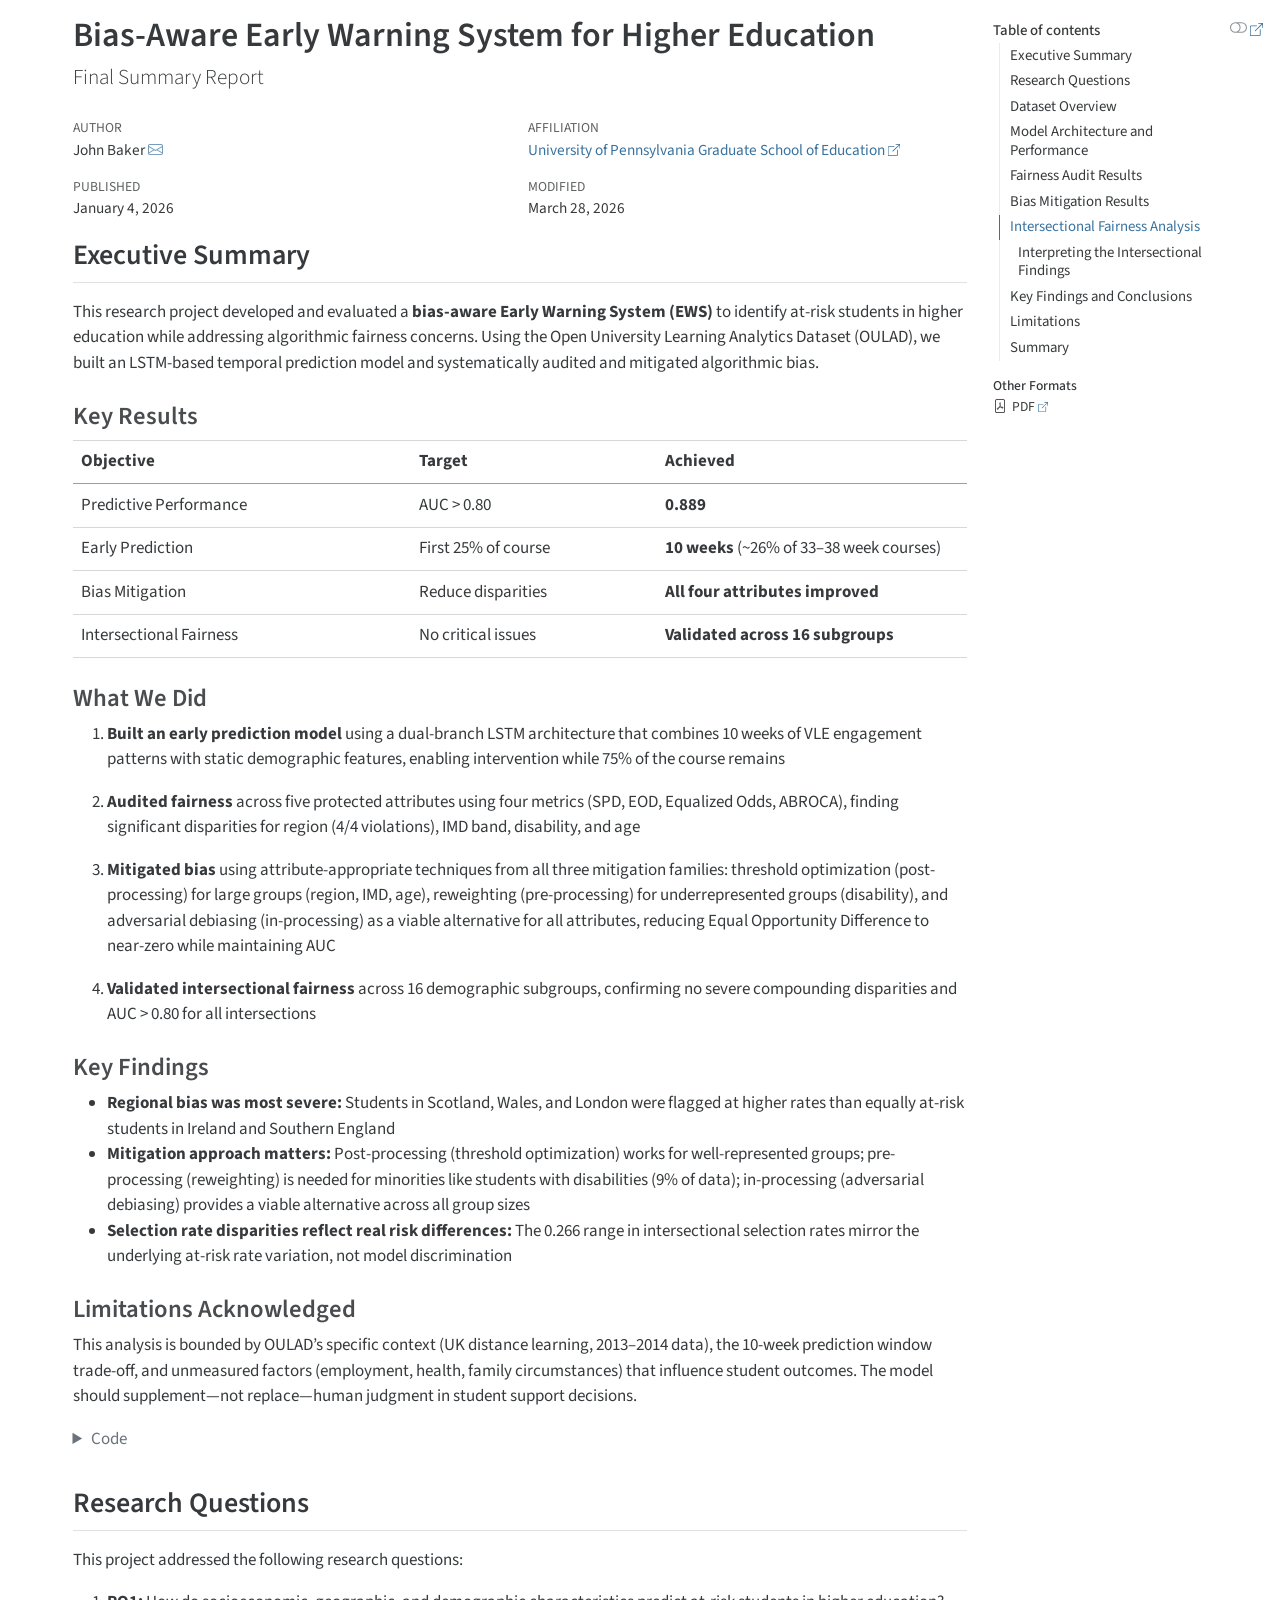
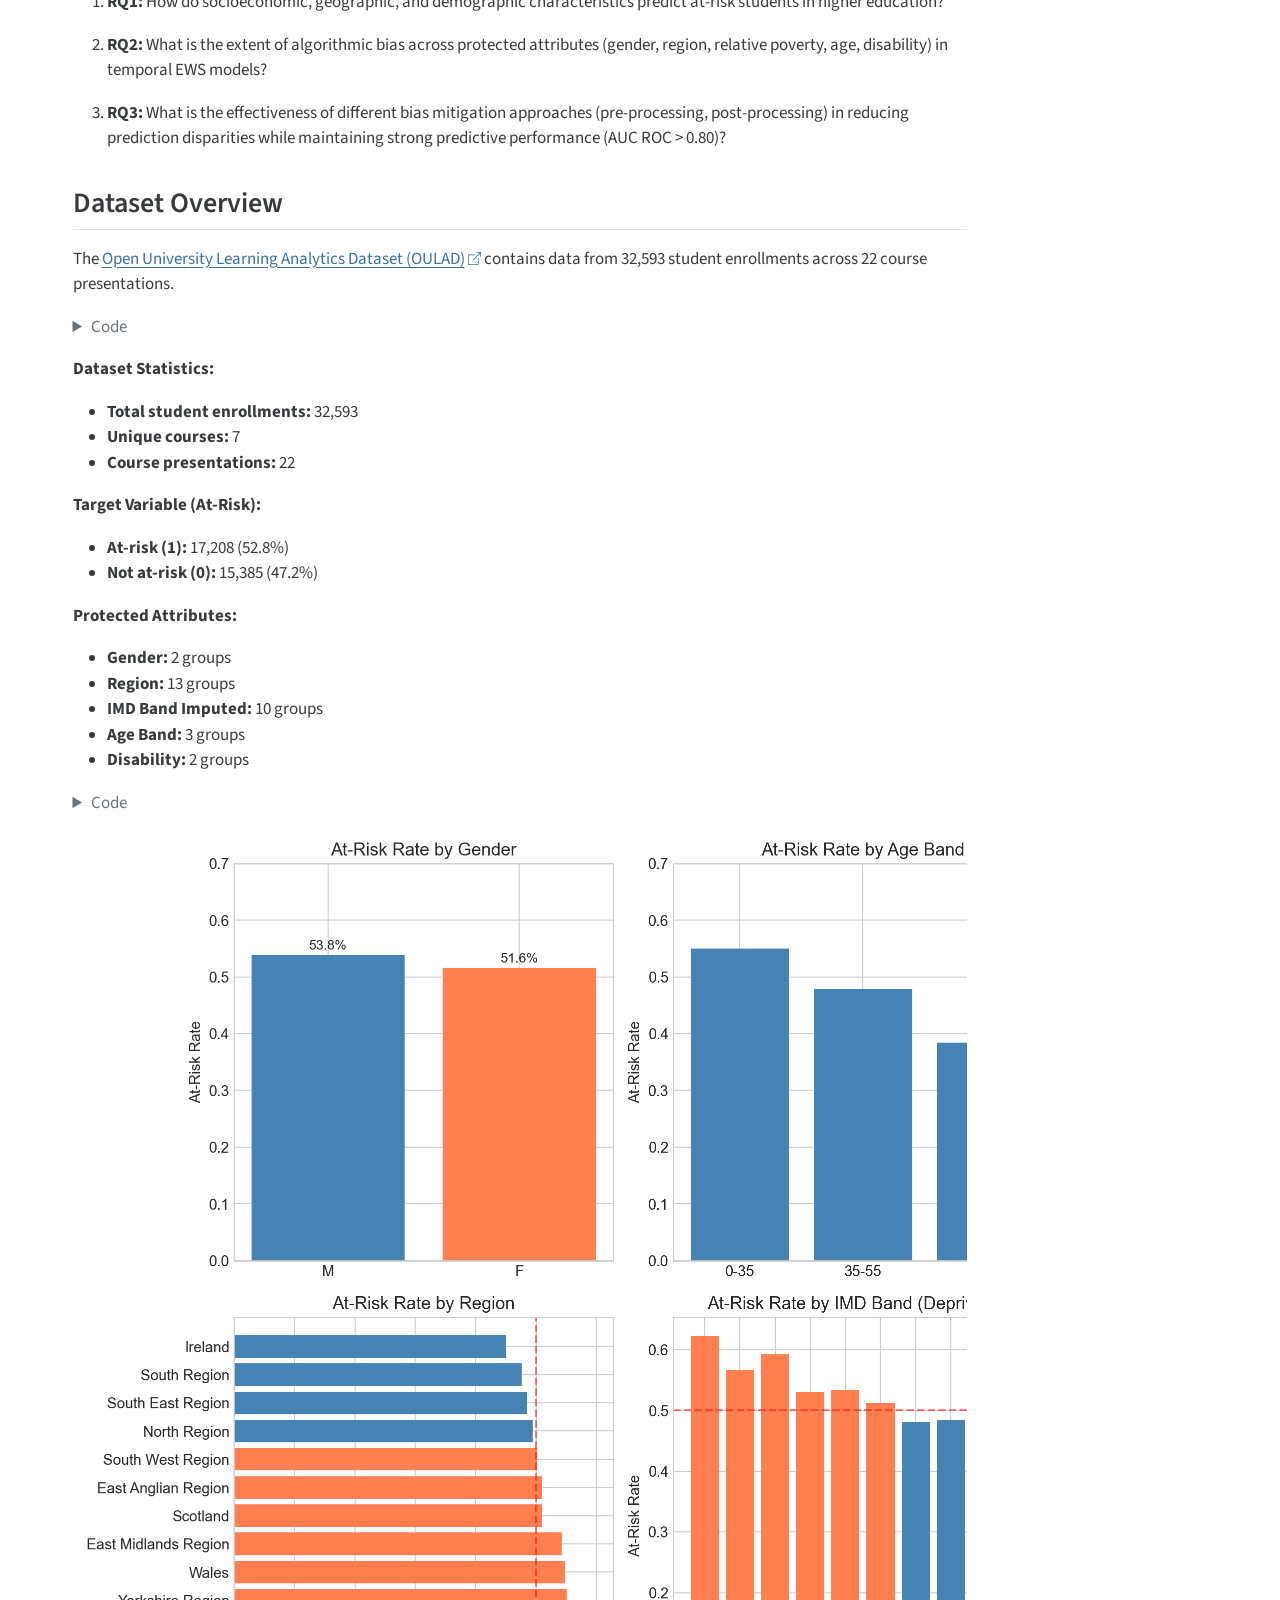
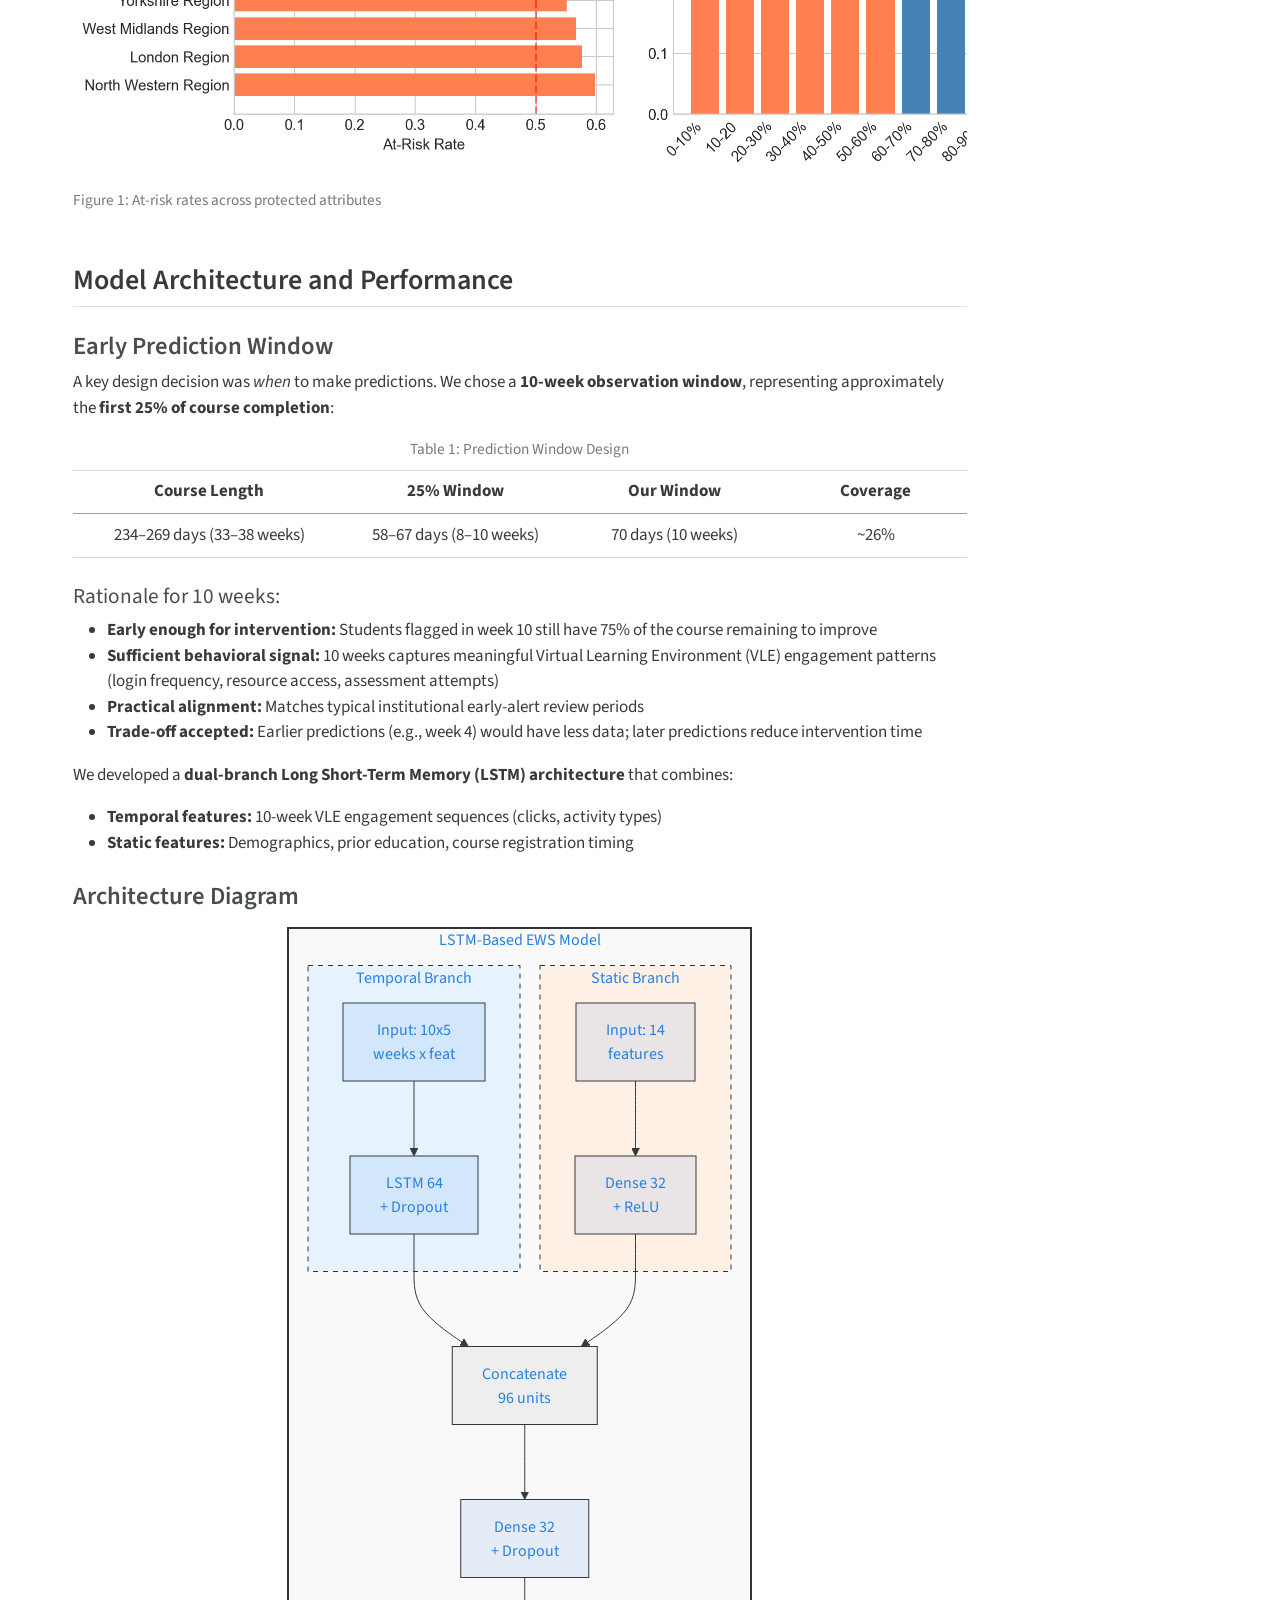
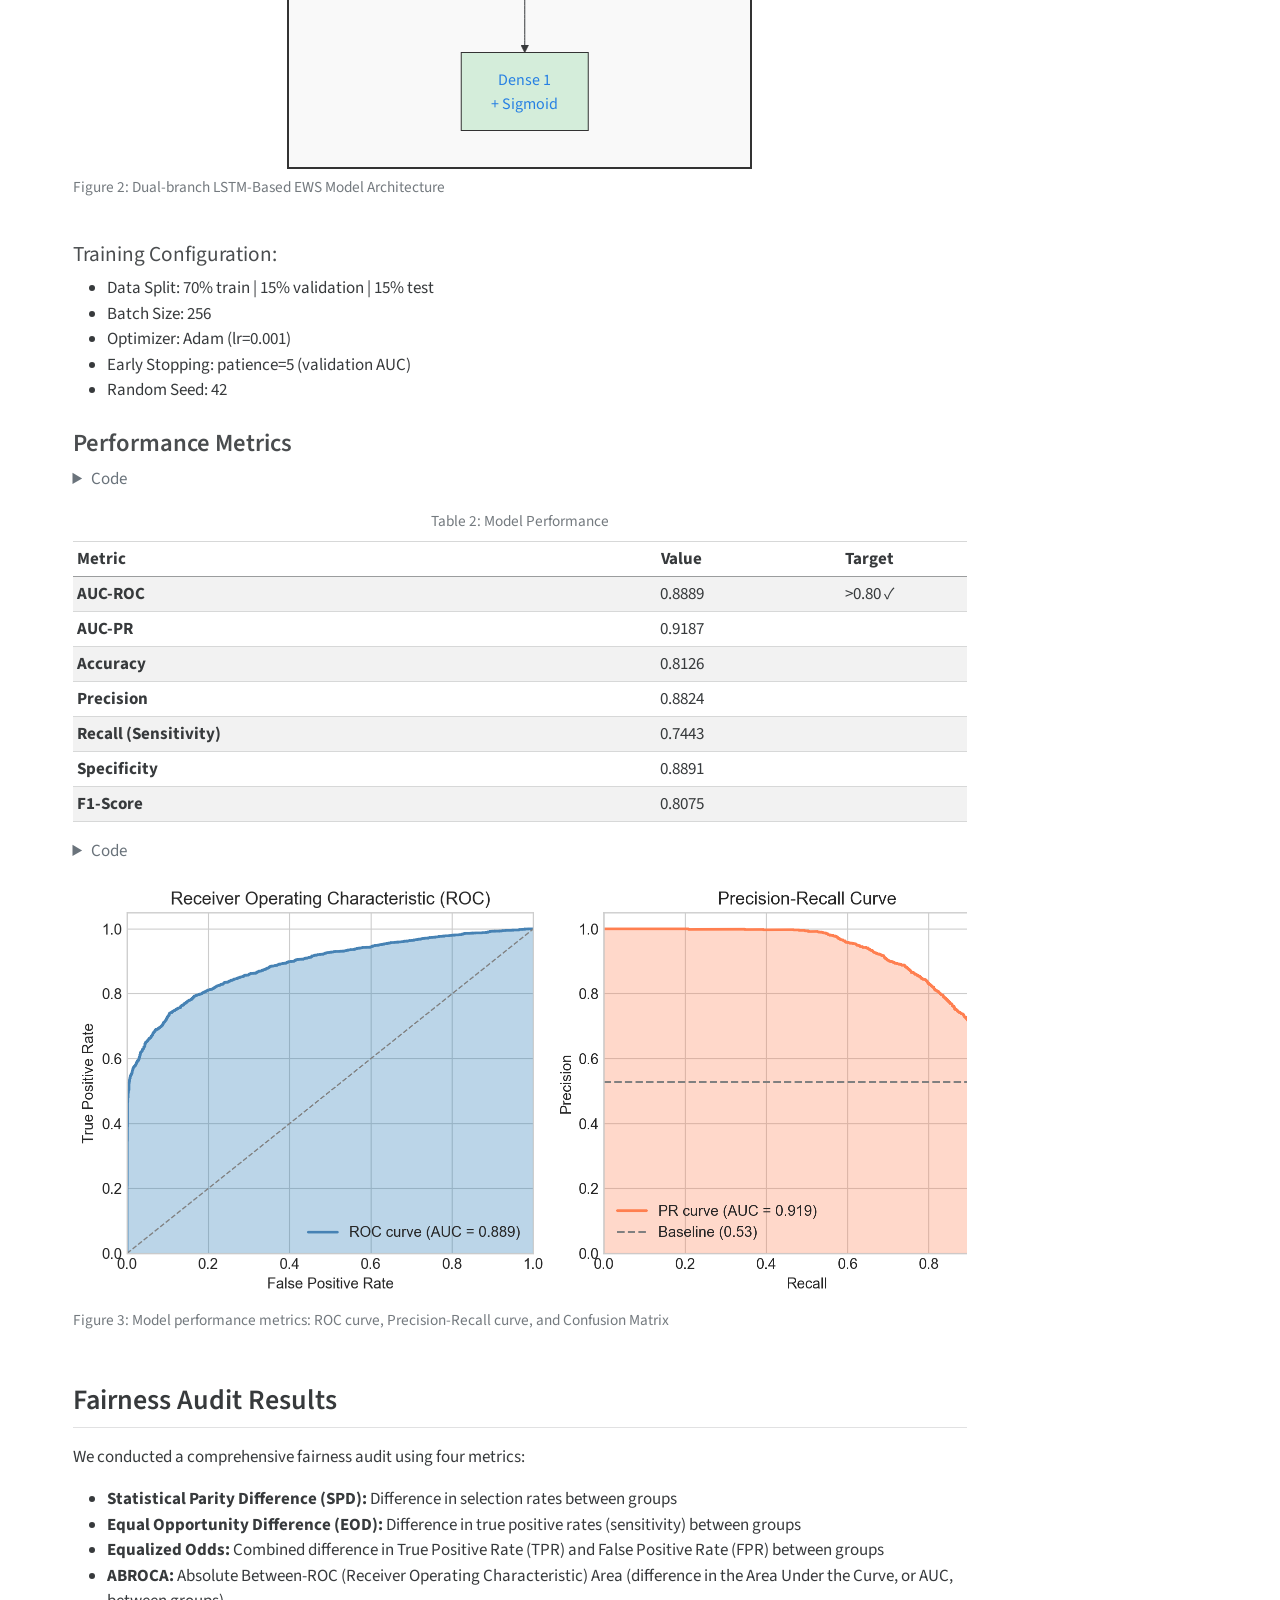
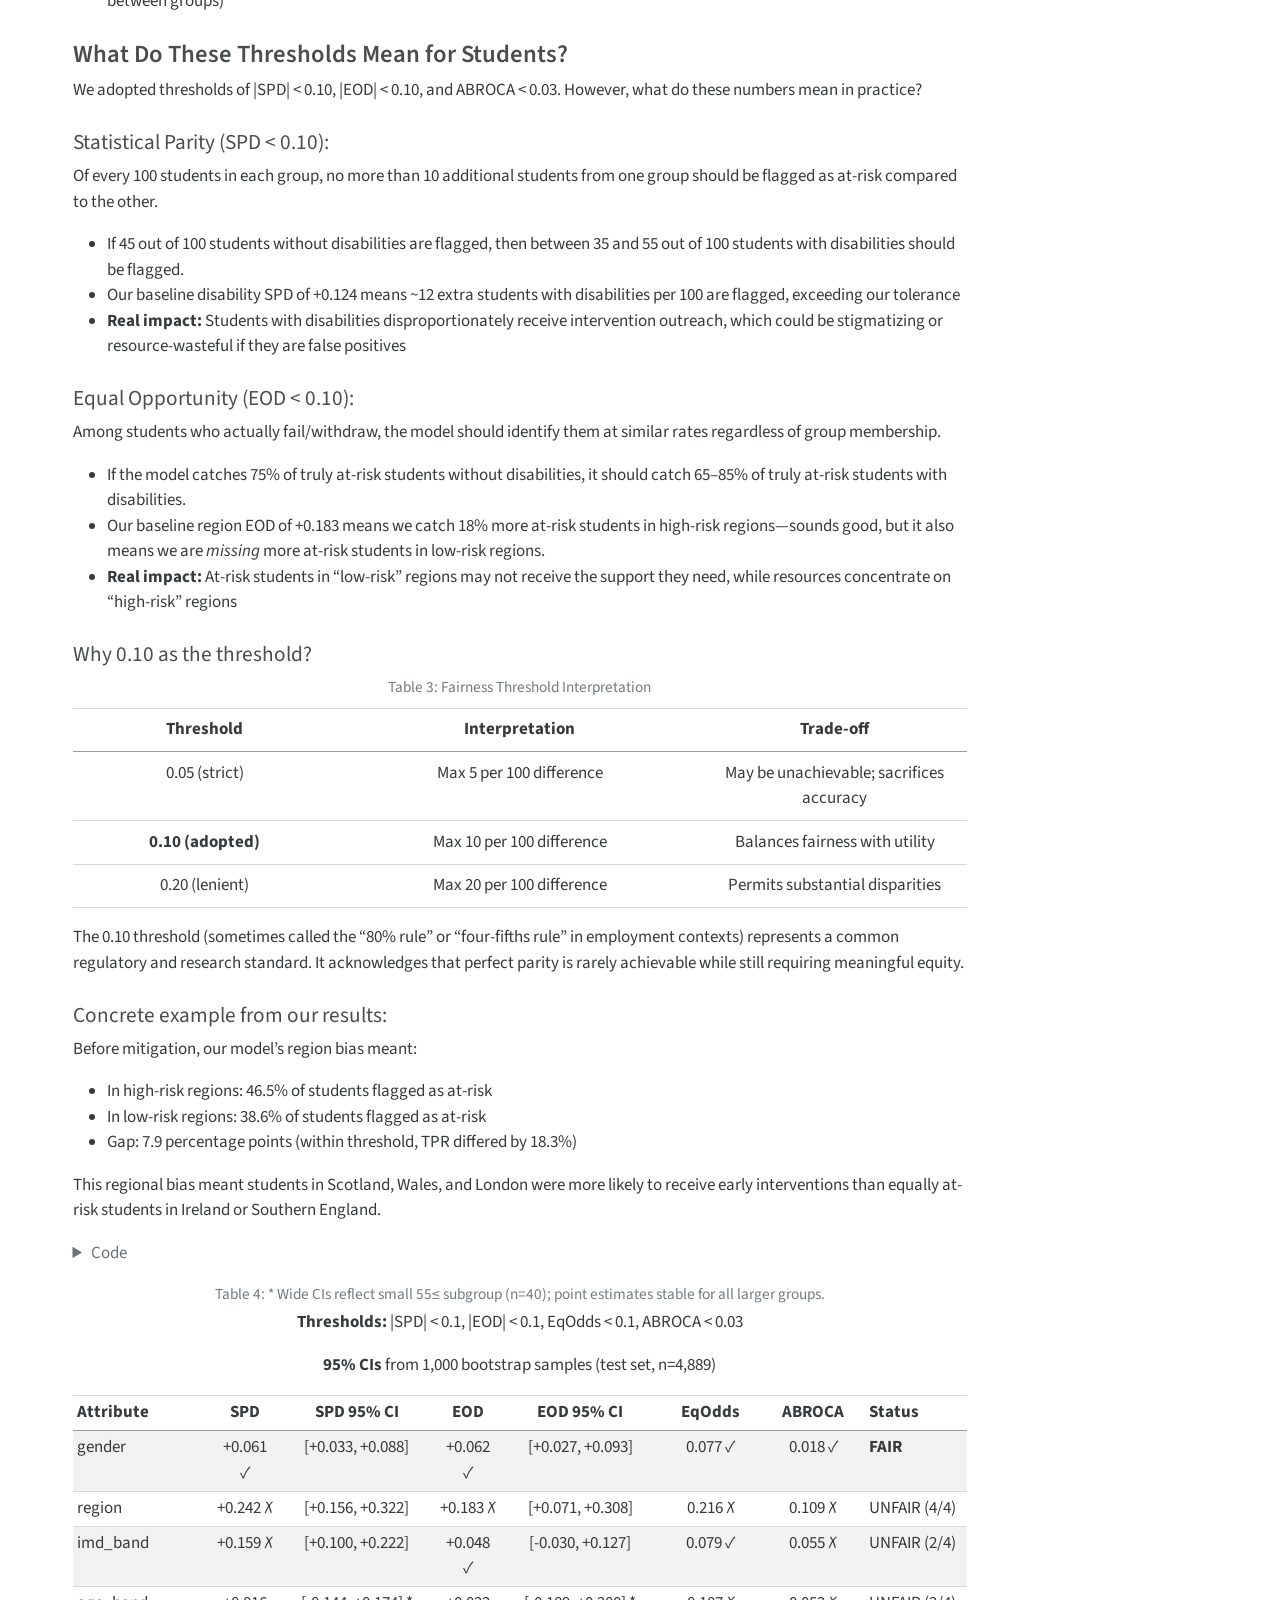
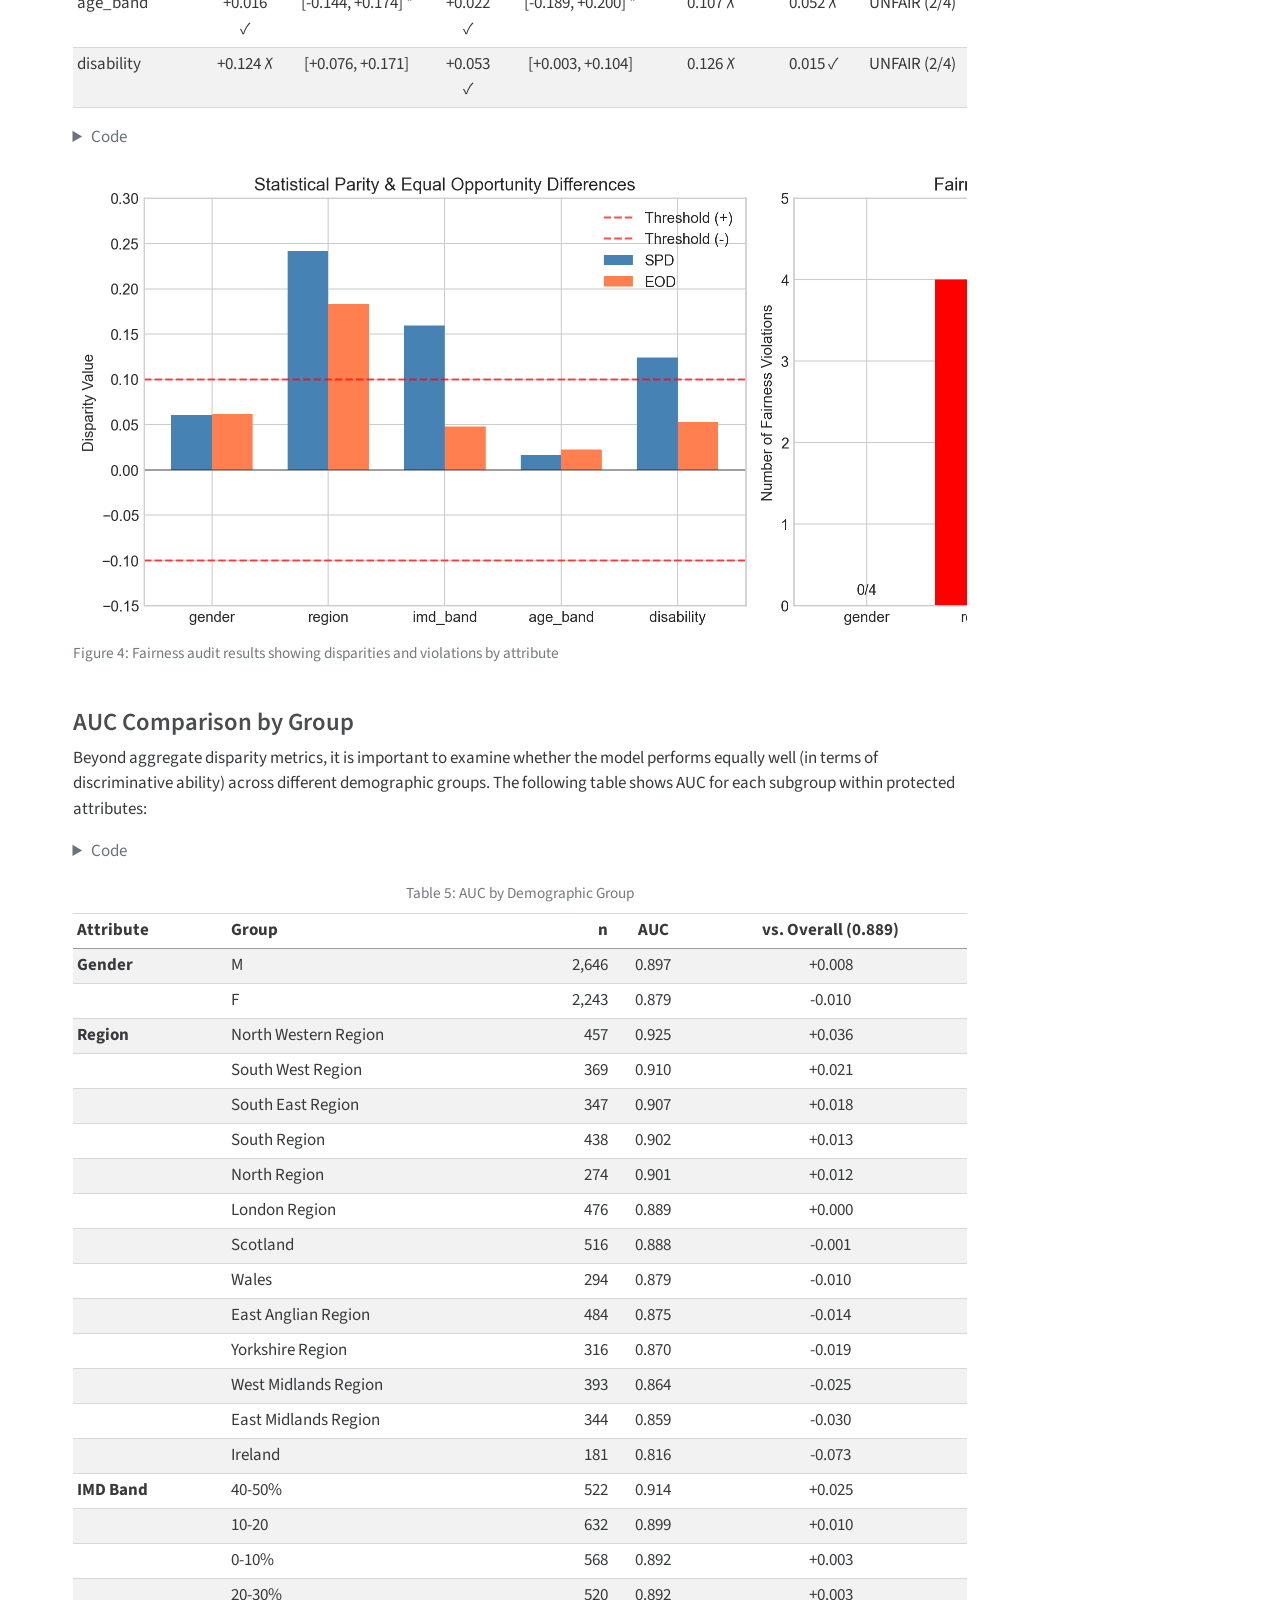
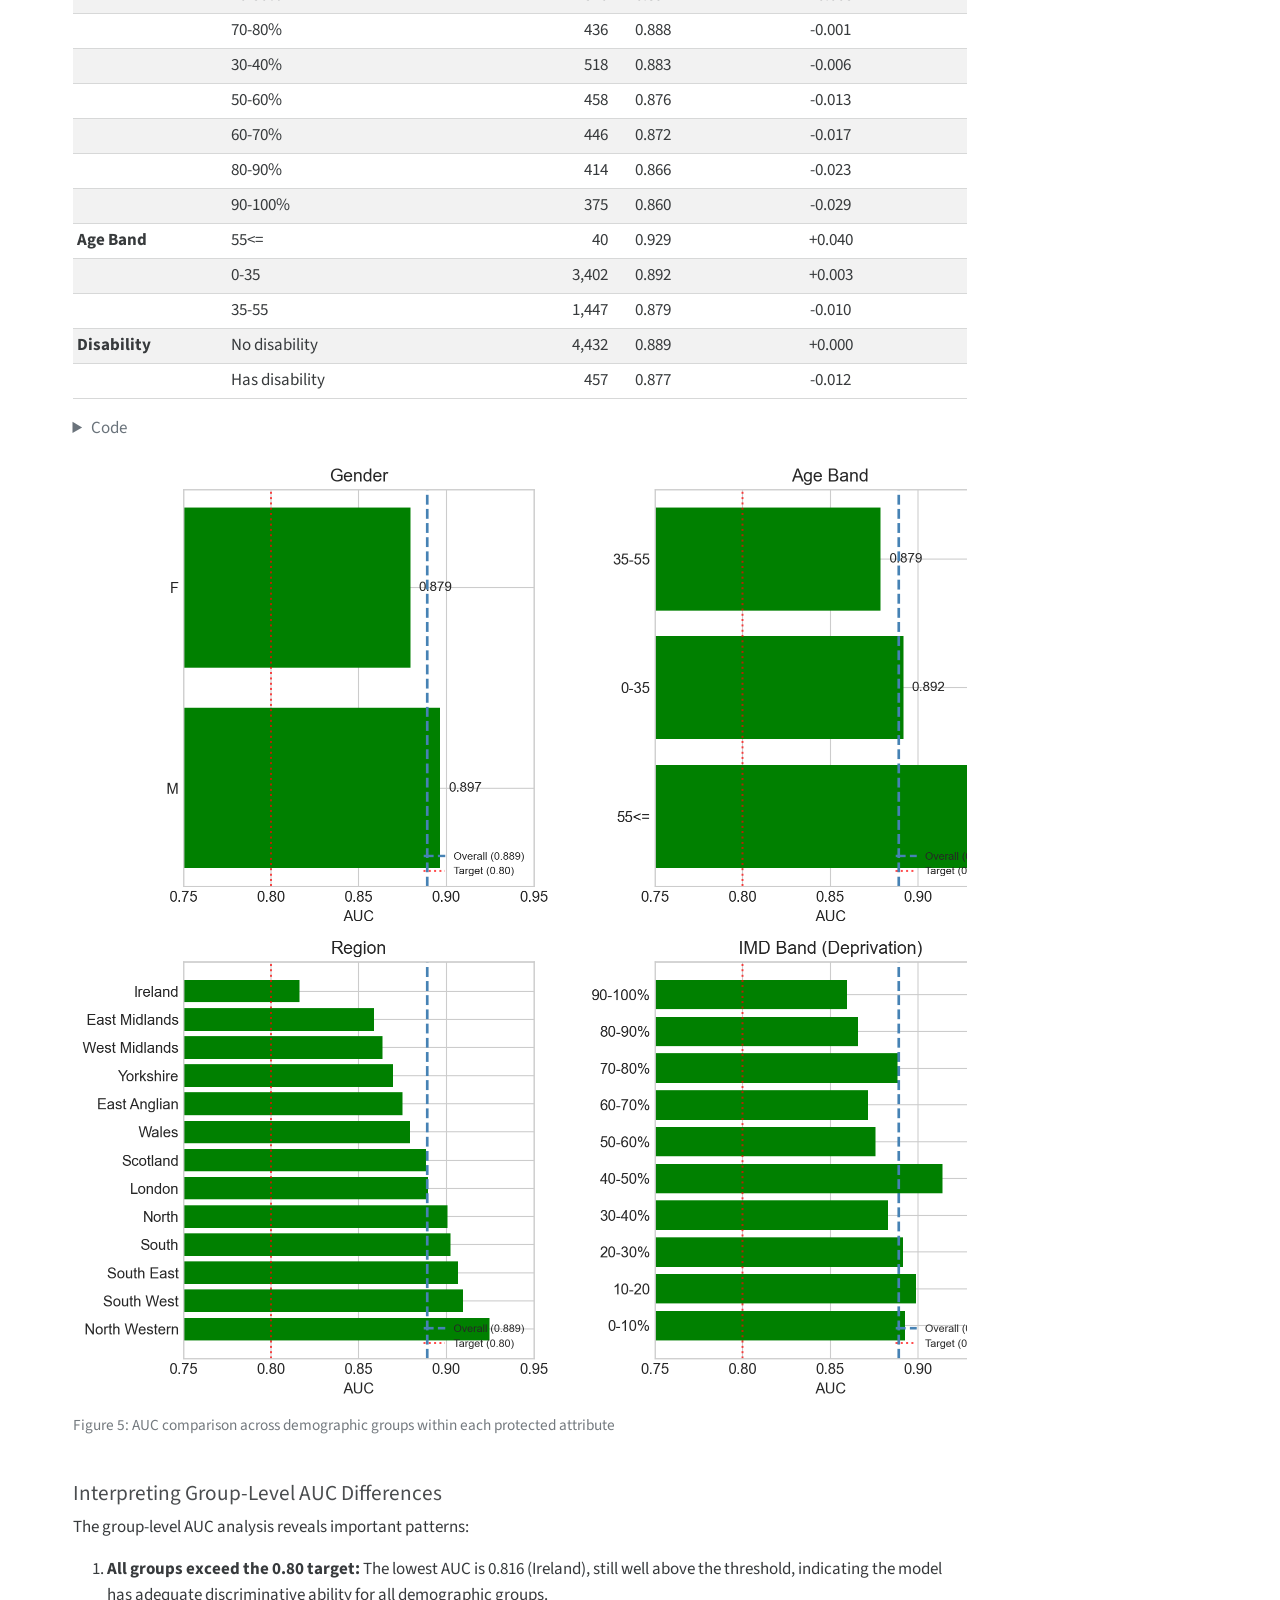
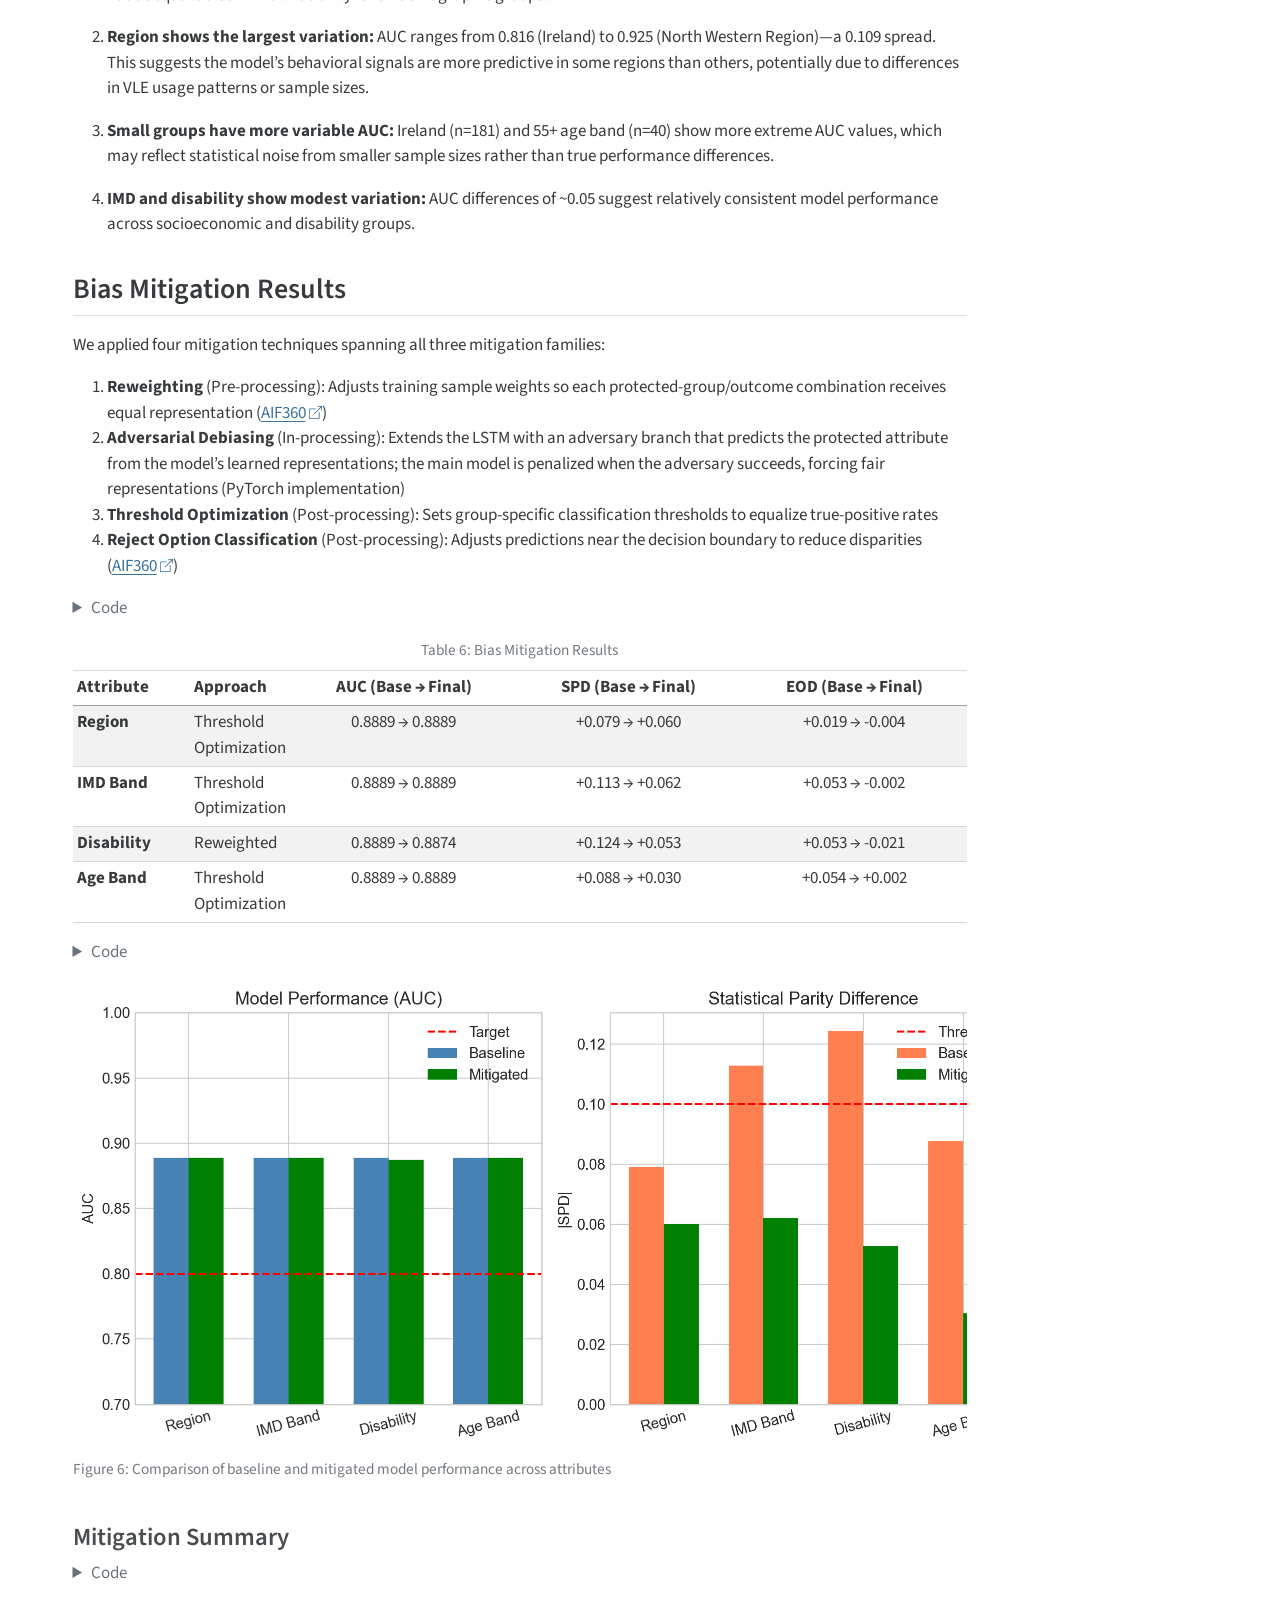
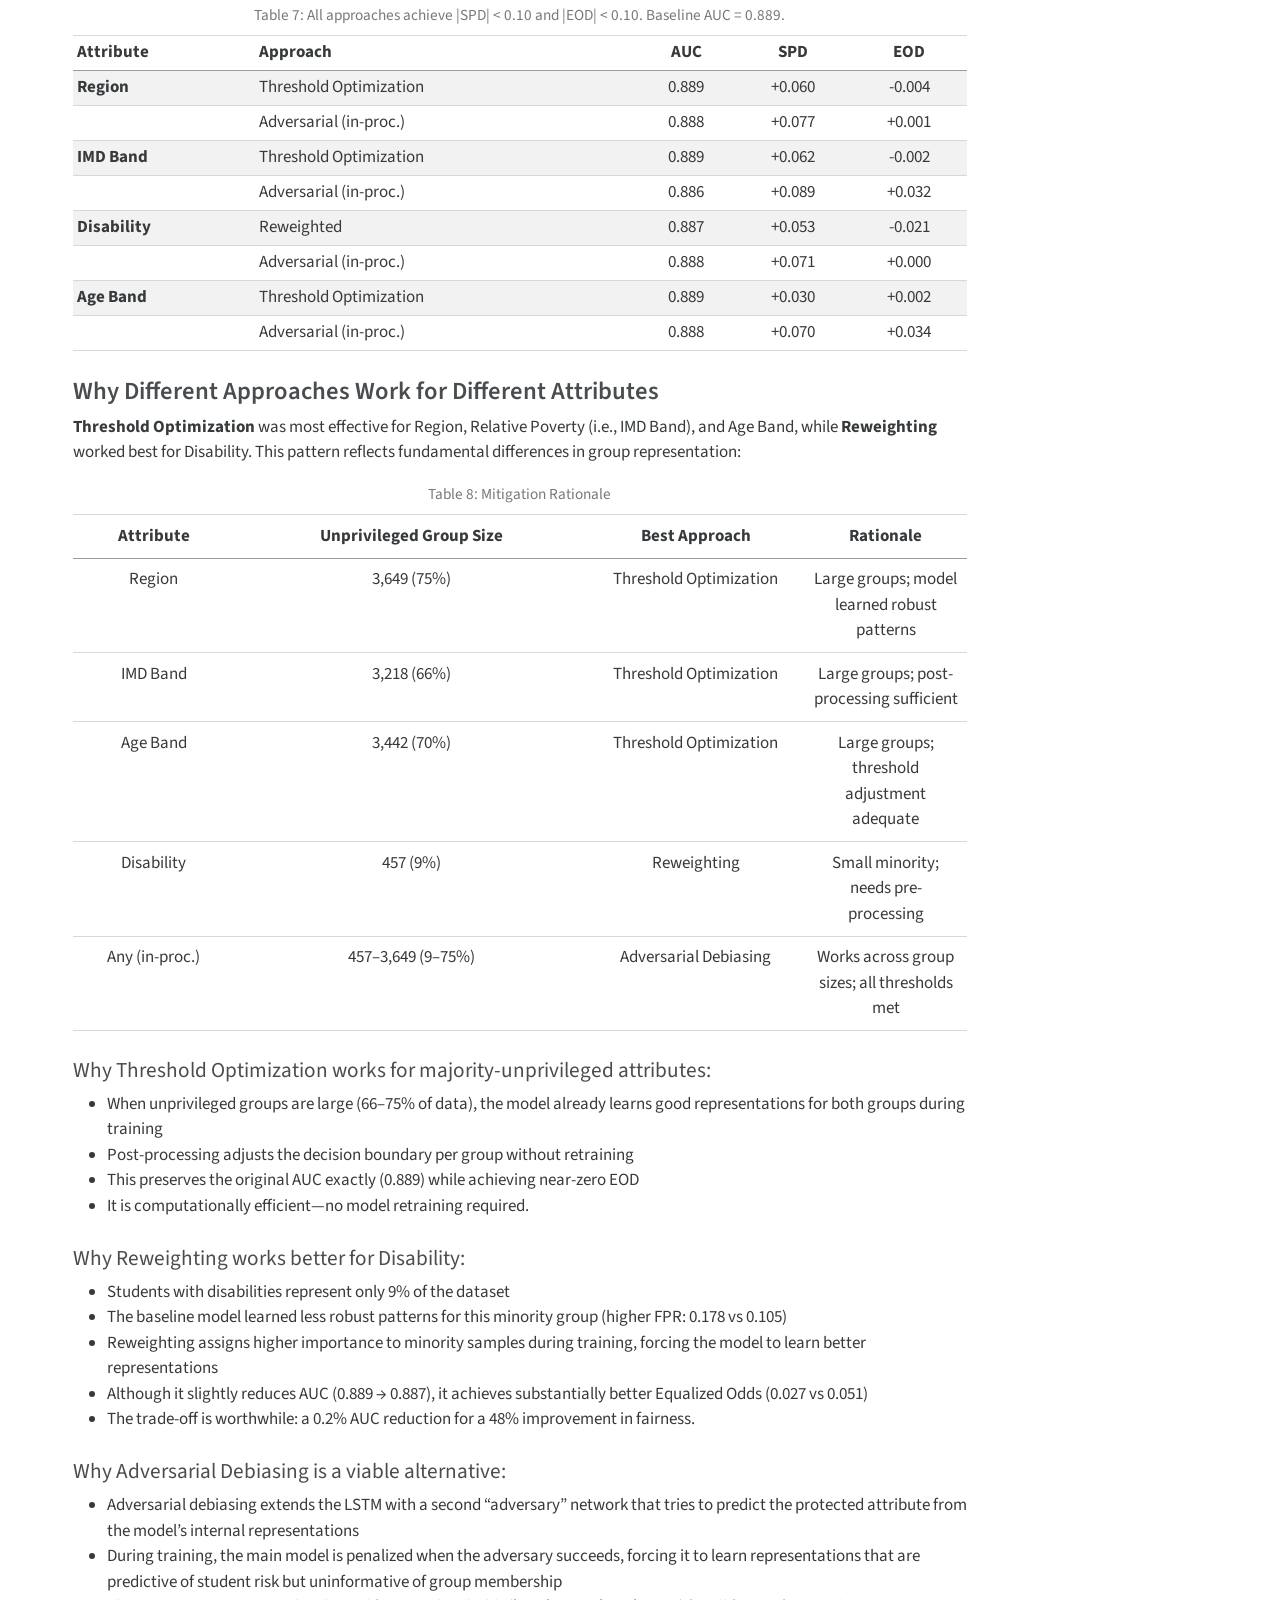
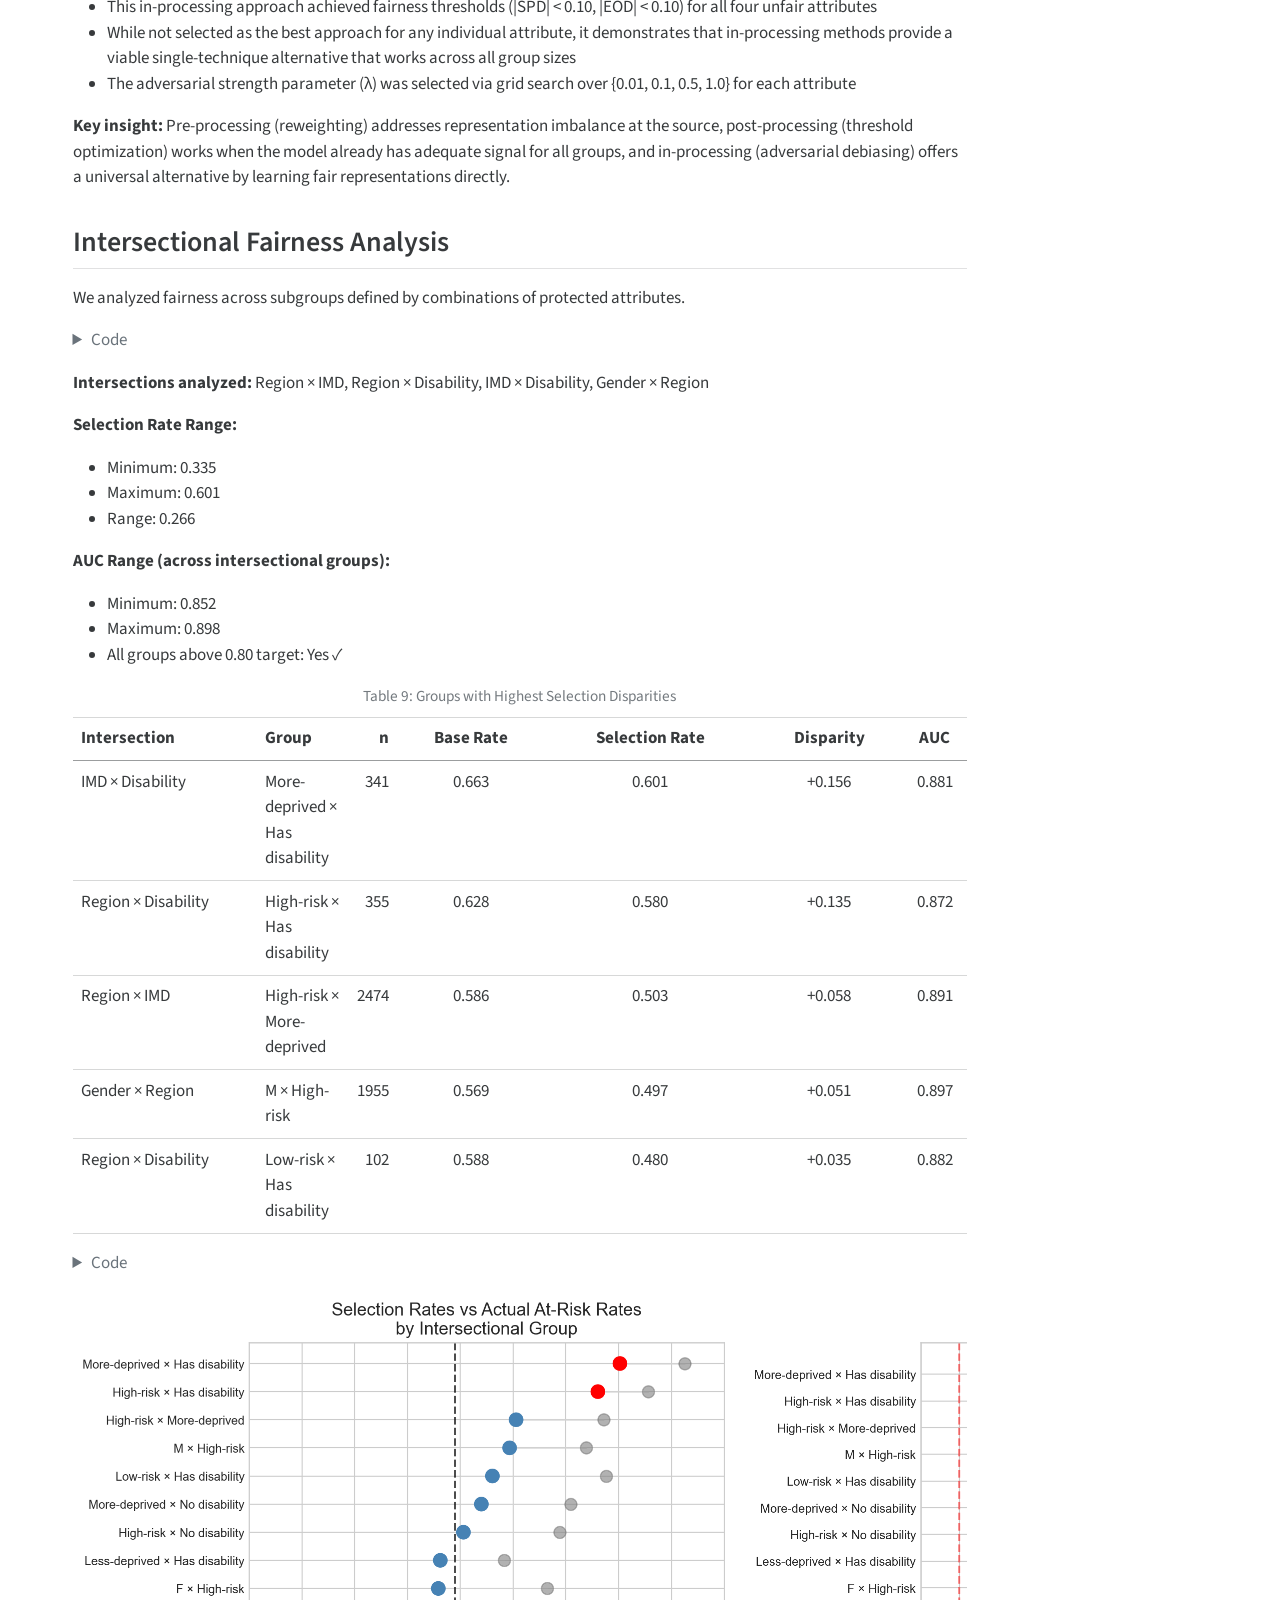
==== commit c1d02c6e: "Added post-rejection revision outputs: bootstrap CIs, adversarial debiasing, and updated site - Adde" ====
--- a/index.html
+++ b/index.html
@@ -307,7 +307,7 @@
   <li><a href="#summary" id="toc-summary" class="nav-link" data-scroll-target="#summary">Summary</a></li>
   
   </ul>
-<div class="quarto-alternate-formats"><h2>Other Formats</h2><ul><li><a href="final_summary_report.pdf"><i class="bi bi-file-pdf"></i>PDF</a></li></ul></div></nav>
+<div class="quarto-alternate-formats"><h2>Other Formats</h2><ul><li><a href="index.pdf"><i class="bi bi-file-pdf"></i>PDF</a></li></ul></div></nav>
 </div>
 <main class="content column-page-left" id="quarto-document-content">
 
@@ -348,7 +348,7 @@
     <div>
     <div class="quarto-title-meta-heading">Modified</div>
     <div class="quarto-title-meta-contents">
-      <p class="date-modified">January 9, 2026</p>
+      <p class="date-modified">March 28, 2026</p>
     </div>
   </div>
     
@@ -406,7 +406,7 @@
 <ol type="1">
 <li><p><strong>Built an early prediction model</strong> using a dual-branch LSTM architecture that combines 10 weeks of VLE engagement patterns with static demographic features, enabling intervention while 75% of the course remains</p></li>
 <li><p><strong>Audited fairness</strong> across five protected attributes using four metrics (SPD, EOD, Equalized Odds, ABROCA), finding significant disparities for region (4/4 violations), IMD band, disability, and age</p></li>
-<li><p><strong>Mitigated bias</strong> using attribute-appropriate techniques: threshold optimization for large groups (region, IMD, age) and reweighting for underrepresented groups (disability), reducing Equal Opportunity Difference to near-zero while maintaining AUC</p></li>
+<li><p><strong>Mitigated bias</strong> using attribute-appropriate techniques from all three mitigation families: threshold optimization (post-processing) for large groups (region, IMD, age), reweighting (pre-processing) for underrepresented groups (disability), and adversarial debiasing (in-processing) as a viable alternative for all attributes, reducing Equal Opportunity Difference to near-zero while maintaining AUC</p></li>
 <li><p><strong>Validated intersectional fairness</strong> across 16 demographic subgroups, confirming no severe compounding disparities and AUC &gt; 0.80 for all intersections</p></li>
 </ol>
 </section>
@@ -414,7 +414,7 @@
 <h3 class="unnumbered anchored" data-anchor-id="key-findings">Key Findings</h3>
 <ul>
 <li><strong>Regional bias was most severe:</strong> Students in Scotland, Wales, and London were flagged at higher rates than equally at-risk students in Ireland and Southern England</li>
-<li><strong>Mitigation approach matters:</strong> Post-processing (threshold optimization) works for well-represented groups; pre-processing (reweighting) is needed for minorities like students with disabilities (9% of data)</li>
+<li><strong>Mitigation approach matters:</strong> Post-processing (threshold optimization) works for well-represented groups; pre-processing (reweighting) is needed for minorities like students with disabilities (9% of data); in-processing (adversarial debiasing) provides a viable alternative across all group sizes</li>
 <li><strong>Selection rate disparities reflect real risk differences:</strong> The 0.266 range in intersectional selection rates mirror the underlying at-risk rate variation, not model discrimination</li>
 </ul>
 <div style="page-break-after: always;"></div>
@@ -464,8 +464,23 @@
 <span id="cb1-37"><a href="#cb1-37" aria-hidden="true" tabindex="-1"></a><span class="cf">with</span> <span class="bu">open</span>(DATA_DIR <span class="op">/</span> <span class="st">'intersectional_results.json'</span>, <span class="st">'r'</span>) <span class="im">as</span> f:</span>
 <span id="cb1-38"><a href="#cb1-38" aria-hidden="true" tabindex="-1"></a>    intersectional_results <span class="op">=</span> json.load(f)</span>
 <span id="cb1-39"><a href="#cb1-39" aria-hidden="true" tabindex="-1"></a></span>
-<span id="cb1-40"><a href="#cb1-40" aria-hidden="true" tabindex="-1"></a>predictions <span class="op">=</span> pd.read_csv(DATA_DIR <span class="op">/</span> <span class="st">'predictions_baseline.csv'</span>)</span>
-<span id="cb1-41"><a href="#cb1-41" aria-hidden="true" tabindex="-1"></a>static_df <span class="op">=</span> pd.read_csv(DATA_DIR <span class="op">/</span> <span class="st">'features_static.csv'</span>)</span></code></pre></div><button title="Copy to Clipboard" class="code-copy-button"><i class="bi"></i></button></div>
+<span id="cb1-40"><a href="#cb1-40" aria-hidden="true" tabindex="-1"></a><span class="cf">with</span> <span class="bu">open</span>(DATA_DIR <span class="op">/</span> <span class="st">'fairness_results_with_ci.json'</span>, <span class="st">'r'</span>) <span class="im">as</span> f:</span>
+<span id="cb1-41"><a href="#cb1-41" aria-hidden="true" tabindex="-1"></a>    fairness_results_ci <span class="op">=</span> json.load(f)</span>
+<span id="cb1-42"><a href="#cb1-42" aria-hidden="true" tabindex="-1"></a></span>
+<span id="cb1-43"><a href="#cb1-43" aria-hidden="true" tabindex="-1"></a><span class="cf">with</span> <span class="bu">open</span>(DATA_DIR <span class="op">/</span> <span class="st">'mitigation_results_adversarial_region.json'</span>, <span class="st">'r'</span>) <span class="im">as</span> f:</span>
+<span id="cb1-44"><a href="#cb1-44" aria-hidden="true" tabindex="-1"></a>    mitigation_adversarial_region <span class="op">=</span> json.load(f)</span>
+<span id="cb1-45"><a href="#cb1-45" aria-hidden="true" tabindex="-1"></a></span>
+<span id="cb1-46"><a href="#cb1-46" aria-hidden="true" tabindex="-1"></a><span class="cf">with</span> <span class="bu">open</span>(DATA_DIR <span class="op">/</span> <span class="st">'mitigation_results_adversarial_imd_band.json'</span>, <span class="st">'r'</span>) <span class="im">as</span> f:</span>
+<span id="cb1-47"><a href="#cb1-47" aria-hidden="true" tabindex="-1"></a>    mitigation_adversarial_imd <span class="op">=</span> json.load(f)</span>
+<span id="cb1-48"><a href="#cb1-48" aria-hidden="true" tabindex="-1"></a></span>
+<span id="cb1-49"><a href="#cb1-49" aria-hidden="true" tabindex="-1"></a><span class="cf">with</span> <span class="bu">open</span>(DATA_DIR <span class="op">/</span> <span class="st">'mitigation_results_adversarial_disability.json'</span>, <span class="st">'r'</span>) <span class="im">as</span> f:</span>
+<span id="cb1-50"><a href="#cb1-50" aria-hidden="true" tabindex="-1"></a>    mitigation_adversarial_disability <span class="op">=</span> json.load(f)</span>
+<span id="cb1-51"><a href="#cb1-51" aria-hidden="true" tabindex="-1"></a></span>
+<span id="cb1-52"><a href="#cb1-52" aria-hidden="true" tabindex="-1"></a><span class="cf">with</span> <span class="bu">open</span>(DATA_DIR <span class="op">/</span> <span class="st">'mitigation_results_adversarial_age_band.json'</span>, <span class="st">'r'</span>) <span class="im">as</span> f:</span>
+<span id="cb1-53"><a href="#cb1-53" aria-hidden="true" tabindex="-1"></a>    mitigation_adversarial_age <span class="op">=</span> json.load(f)</span>
+<span id="cb1-54"><a href="#cb1-54" aria-hidden="true" tabindex="-1"></a></span>
+<span id="cb1-55"><a href="#cb1-55" aria-hidden="true" tabindex="-1"></a>predictions <span class="op">=</span> pd.read_csv(DATA_DIR <span class="op">/</span> <span class="st">'predictions_baseline.csv'</span>)</span>
+<span id="cb1-56"><a href="#cb1-56" aria-hidden="true" tabindex="-1"></a>static_df <span class="op">=</span> pd.read_csv(DATA_DIR <span class="op">/</span> <span class="st">'features_static.csv'</span>)</span></code></pre></div><button title="Copy to Clipboard" class="code-copy-button"><i class="bi"></i></button></div>
 </details>
 </div>
 <div style="page-break-after: always;"></div>
@@ -988,74 +1003,113 @@
 <span id="cb6-6"><a href="#cb6-6" aria-hidden="true" tabindex="-1"></a>    <span class="st">'ABROCA'</span>: <span class="fl">0.03</span></span>
 <span id="cb6-7"><a href="#cb6-7" aria-hidden="true" tabindex="-1"></a>}</span>
 <span id="cb6-8"><a href="#cb6-8" aria-hidden="true" tabindex="-1"></a></span>
-<span id="cb6-9"><a href="#cb6-9" aria-hidden="true" tabindex="-1"></a><span class="co"># 2. Process the data</span></span>
-<span id="cb6-10"><a href="#cb6-10" aria-hidden="true" tabindex="-1"></a>fairness_summary <span class="op">=</span> []</span>
-<span id="cb6-11"><a href="#cb6-11" aria-hidden="true" tabindex="-1"></a><span class="cf">for</span> item <span class="kw">in</span> fairness_results[<span class="st">'summary'</span>]:</span>
+<span id="cb6-9"><a href="#cb6-9" aria-hidden="true" tabindex="-1"></a><span class="co"># 2. Build CI lookup from bootstrap results</span></span>
+<span id="cb6-10"><a href="#cb6-10" aria-hidden="true" tabindex="-1"></a>ci_lookup <span class="op">=</span> {}</span>
+<span id="cb6-11"><a href="#cb6-11" aria-hidden="true" tabindex="-1"></a><span class="cf">for</span> item <span class="kw">in</span> fairness_results_ci[<span class="st">'summary'</span>]:</span>
 <span id="cb6-12"><a href="#cb6-12" aria-hidden="true" tabindex="-1"></a>    attr <span class="op">=</span> item[<span class="st">'Attribute'</span>].replace(<span class="st">'_imputed'</span>, <span class="st">''</span>)</span>
-<span id="cb6-13"><a href="#cb6-13" aria-hidden="true" tabindex="-1"></a>    spd_fair <span class="op">=</span> <span class="bu">abs</span>(item[<span class="st">'SPD'</span>]) <span class="op">&lt;</span> thresholds[<span class="st">'SPD'</span>]</span>
-<span id="cb6-14"><a href="#cb6-14" aria-hidden="true" tabindex="-1"></a>    eod_fair <span class="op">=</span> <span class="bu">abs</span>(item[<span class="st">'EOD'</span>]) <span class="op">&lt;</span> thresholds[<span class="st">'EOD'</span>]</span>
-<span id="cb6-15"><a href="#cb6-15" aria-hidden="true" tabindex="-1"></a>    eqodds_fair <span class="op">=</span> item[<span class="st">'EqOdds'</span>] <span class="op">&lt;</span> thresholds[<span class="st">'EqOdds'</span>]</span>
-<span id="cb6-16"><a href="#cb6-16" aria-hidden="true" tabindex="-1"></a>    abroca_fair <span class="op">=</span> item[<span class="st">'ABROCA'</span>] <span class="op">&lt;</span> thresholds[<span class="st">'ABROCA'</span>]</span>
-<span id="cb6-17"><a href="#cb6-17" aria-hidden="true" tabindex="-1"></a></span>
-<span id="cb6-18"><a href="#cb6-18" aria-hidden="true" tabindex="-1"></a>    violations <span class="op">=</span> <span class="dv">4</span> <span class="op">-</span> <span class="bu">sum</span>([spd_fair, eod_fair, eqodds_fair, abroca_fair])</span>
-<span id="cb6-19"><a href="#cb6-19" aria-hidden="true" tabindex="-1"></a></span>
-<span id="cb6-20"><a href="#cb6-20" aria-hidden="true" tabindex="-1"></a>    fairness_summary.append({</span>
-<span id="cb6-21"><a href="#cb6-21" aria-hidden="true" tabindex="-1"></a>        <span class="st">'Attribute'</span>: attr,</span>
-<span id="cb6-22"><a href="#cb6-22" aria-hidden="true" tabindex="-1"></a>        <span class="st">'SPD'</span>: item[<span class="st">'SPD'</span>],</span>
-<span id="cb6-23"><a href="#cb6-23" aria-hidden="true" tabindex="-1"></a>        <span class="st">'SPD_Fair'</span>: spd_fair,</span>
-<span id="cb6-24"><a href="#cb6-24" aria-hidden="true" tabindex="-1"></a>        <span class="st">'EOD'</span>: item[<span class="st">'EOD'</span>],</span>
-<span id="cb6-25"><a href="#cb6-25" aria-hidden="true" tabindex="-1"></a>        <span class="st">'EOD_Fair'</span>: eod_fair,</span>
-<span id="cb6-26"><a href="#cb6-26" aria-hidden="true" tabindex="-1"></a>        <span class="st">'EqOdds'</span>: item[<span class="st">'EqOdds'</span>],</span>
-<span id="cb6-27"><a href="#cb6-27" aria-hidden="true" tabindex="-1"></a>        <span class="st">'EqOdds_Fair'</span>: eqodds_fair,</span>
-<span id="cb6-28"><a href="#cb6-28" aria-hidden="true" tabindex="-1"></a>        <span class="st">'ABROCA'</span>: item[<span class="st">'ABROCA'</span>],</span>
-<span id="cb6-29"><a href="#cb6-29" aria-hidden="true" tabindex="-1"></a>        <span class="st">'ABROCA_Fair'</span>: abroca_fair,</span>
-<span id="cb6-30"><a href="#cb6-30" aria-hidden="true" tabindex="-1"></a>        <span class="st">'Violations'</span>: violations</span>
-<span id="cb6-31"><a href="#cb6-31" aria-hidden="true" tabindex="-1"></a>    })</span>
-<span id="cb6-32"><a href="#cb6-32" aria-hidden="true" tabindex="-1"></a></span>
-<span id="cb6-33"><a href="#cb6-33" aria-hidden="true" tabindex="-1"></a><span class="co"># --- CRITICAL RESTORATION: Create the DataFrame for the next plot ---</span></span>
-<span id="cb6-34"><a href="#cb6-34" aria-hidden="true" tabindex="-1"></a>fairness_df <span class="op">=</span> pd.DataFrame(fairness_summary)</span>
-<span id="cb6-35"><a href="#cb6-35" aria-hidden="true" tabindex="-1"></a><span class="co"># ------------------------------------------------------------------</span></span>
-<span id="cb6-36"><a href="#cb6-36" aria-hidden="true" tabindex="-1"></a></span>
-<span id="cb6-37"><a href="#cb6-37" aria-hidden="true" tabindex="-1"></a><span class="co"># 3. Build the Markdown Output</span></span>
-<span id="cb6-38"><a href="#cb6-38" aria-hidden="true" tabindex="-1"></a><span class="co"># Part A: The Thresholds Line (Text)</span></span>
-<span id="cb6-39"><a href="#cb6-39" aria-hidden="true" tabindex="-1"></a>markdown_output <span class="op">=</span> <span class="ss">f"**Thresholds:** |SPD| &lt; </span><span class="sc">{</span>thresholds[<span class="st">'SPD'</span>]<span class="sc">}</span><span class="ss">, |EOD| &lt; </span><span class="sc">{</span>thresholds[<span class="st">'EOD'</span>]<span class="sc">}</span><span class="ss">, EqOdds &lt; </span><span class="sc">{</span>thresholds[<span class="st">'EqOdds'</span>]<span class="sc">}</span><span class="ss">, ABROCA &lt; </span><span class="sc">{</span>thresholds[<span class="st">'ABROCA'</span>]<span class="sc">}</span><span class="ch">\n\n</span><span class="ss">"</span></span>
-<span id="cb6-40"><a href="#cb6-40" aria-hidden="true" tabindex="-1"></a></span>
-<span id="cb6-41"><a href="#cb6-41" aria-hidden="true" tabindex="-1"></a><span class="co"># Part B: The Table Header</span></span>
-<span id="cb6-42"><a href="#cb6-42" aria-hidden="true" tabindex="-1"></a>markdown_output <span class="op">+=</span> <span class="st">"| Attribute | SPD | EOD | EqOdds | ABROCA | Status |</span><span class="ch">\n</span><span class="st">"</span></span>
-<span id="cb6-43"><a href="#cb6-43" aria-hidden="true" tabindex="-1"></a>markdown_output <span class="op">+=</span> <span class="st">"|:----------|:---:|:---:|:------:|:------:|:-------|</span><span class="ch">\n</span><span class="st">"</span></span>
+<span id="cb6-13"><a href="#cb6-13" aria-hidden="true" tabindex="-1"></a>    ci_lookup[attr] <span class="op">=</span> item</span>
+<span id="cb6-14"><a href="#cb6-14" aria-hidden="true" tabindex="-1"></a></span>
+<span id="cb6-15"><a href="#cb6-15" aria-hidden="true" tabindex="-1"></a><span class="co"># 3. Process the data</span></span>
+<span id="cb6-16"><a href="#cb6-16" aria-hidden="true" tabindex="-1"></a>fairness_summary <span class="op">=</span> []</span>
+<span id="cb6-17"><a href="#cb6-17" aria-hidden="true" tabindex="-1"></a><span class="cf">for</span> item <span class="kw">in</span> fairness_results[<span class="st">'summary'</span>]:</span>
+<span id="cb6-18"><a href="#cb6-18" aria-hidden="true" tabindex="-1"></a>    attr <span class="op">=</span> item[<span class="st">'Attribute'</span>].replace(<span class="st">'_imputed'</span>, <span class="st">''</span>)</span>
+<span id="cb6-19"><a href="#cb6-19" aria-hidden="true" tabindex="-1"></a>    spd_fair <span class="op">=</span> <span class="bu">abs</span>(item[<span class="st">'SPD'</span>]) <span class="op">&lt;</span> thresholds[<span class="st">'SPD'</span>]</span>
+<span id="cb6-20"><a href="#cb6-20" aria-hidden="true" tabindex="-1"></a>    eod_fair <span class="op">=</span> <span class="bu">abs</span>(item[<span class="st">'EOD'</span>]) <span class="op">&lt;</span> thresholds[<span class="st">'EOD'</span>]</span>
+<span id="cb6-21"><a href="#cb6-21" aria-hidden="true" tabindex="-1"></a>    eqodds_fair <span class="op">=</span> item[<span class="st">'EqOdds'</span>] <span class="op">&lt;</span> thresholds[<span class="st">'EqOdds'</span>]</span>
+<span id="cb6-22"><a href="#cb6-22" aria-hidden="true" tabindex="-1"></a>    abroca_fair <span class="op">=</span> item[<span class="st">'ABROCA'</span>] <span class="op">&lt;</span> thresholds[<span class="st">'ABROCA'</span>]</span>
+<span id="cb6-23"><a href="#cb6-23" aria-hidden="true" tabindex="-1"></a></span>
+<span id="cb6-24"><a href="#cb6-24" aria-hidden="true" tabindex="-1"></a>    violations <span class="op">=</span> <span class="dv">4</span> <span class="op">-</span> <span class="bu">sum</span>([spd_fair, eod_fair, eqodds_fair, abroca_fair])</span>
+<span id="cb6-25"><a href="#cb6-25" aria-hidden="true" tabindex="-1"></a></span>
+<span id="cb6-26"><a href="#cb6-26" aria-hidden="true" tabindex="-1"></a>    ci <span class="op">=</span> ci_lookup.get(attr, {})</span>
+<span id="cb6-27"><a href="#cb6-27" aria-hidden="true" tabindex="-1"></a></span>
+<span id="cb6-28"><a href="#cb6-28" aria-hidden="true" tabindex="-1"></a>    fairness_summary.append({</span>
+<span id="cb6-29"><a href="#cb6-29" aria-hidden="true" tabindex="-1"></a>        <span class="st">'Attribute'</span>: attr,</span>
+<span id="cb6-30"><a href="#cb6-30" aria-hidden="true" tabindex="-1"></a>        <span class="st">'SPD'</span>: item[<span class="st">'SPD'</span>],</span>
+<span id="cb6-31"><a href="#cb6-31" aria-hidden="true" tabindex="-1"></a>        <span class="st">'SPD_Fair'</span>: spd_fair,</span>
+<span id="cb6-32"><a href="#cb6-32" aria-hidden="true" tabindex="-1"></a>        <span class="st">'SPD_CI_low'</span>: ci.get(<span class="st">'SPD_CI_low'</span>, <span class="va">None</span>),</span>
+<span id="cb6-33"><a href="#cb6-33" aria-hidden="true" tabindex="-1"></a>        <span class="st">'SPD_CI_high'</span>: ci.get(<span class="st">'SPD_CI_high'</span>, <span class="va">None</span>),</span>
+<span id="cb6-34"><a href="#cb6-34" aria-hidden="true" tabindex="-1"></a>        <span class="st">'EOD'</span>: item[<span class="st">'EOD'</span>],</span>
+<span id="cb6-35"><a href="#cb6-35" aria-hidden="true" tabindex="-1"></a>        <span class="st">'EOD_Fair'</span>: eod_fair,</span>
+<span id="cb6-36"><a href="#cb6-36" aria-hidden="true" tabindex="-1"></a>        <span class="st">'EOD_CI_low'</span>: ci.get(<span class="st">'EOD_CI_low'</span>, <span class="va">None</span>),</span>
+<span id="cb6-37"><a href="#cb6-37" aria-hidden="true" tabindex="-1"></a>        <span class="st">'EOD_CI_high'</span>: ci.get(<span class="st">'EOD_CI_high'</span>, <span class="va">None</span>),</span>
+<span id="cb6-38"><a href="#cb6-38" aria-hidden="true" tabindex="-1"></a>        <span class="st">'EqOdds'</span>: item[<span class="st">'EqOdds'</span>],</span>
+<span id="cb6-39"><a href="#cb6-39" aria-hidden="true" tabindex="-1"></a>        <span class="st">'EqOdds_Fair'</span>: eqodds_fair,</span>
+<span id="cb6-40"><a href="#cb6-40" aria-hidden="true" tabindex="-1"></a>        <span class="st">'ABROCA'</span>: item[<span class="st">'ABROCA'</span>],</span>
+<span id="cb6-41"><a href="#cb6-41" aria-hidden="true" tabindex="-1"></a>        <span class="st">'ABROCA_Fair'</span>: abroca_fair,</span>
+<span id="cb6-42"><a href="#cb6-42" aria-hidden="true" tabindex="-1"></a>        <span class="st">'Violations'</span>: violations</span>
+<span id="cb6-43"><a href="#cb6-43" aria-hidden="true" tabindex="-1"></a>    })</span>
 <span id="cb6-44"><a href="#cb6-44" aria-hidden="true" tabindex="-1"></a></span>
-<span id="cb6-45"><a href="#cb6-45" aria-hidden="true" tabindex="-1"></a><span class="co"># Helper function for formatting values with checkmarks</span></span>
-<span id="cb6-46"><a href="#cb6-46" aria-hidden="true" tabindex="-1"></a><span class="kw">def</span> fmt(val, is_fair, is_signed<span class="op">=</span><span class="va">True</span>):</span>
-<span id="cb6-47"><a href="#cb6-47" aria-hidden="true" tabindex="-1"></a>    symbol <span class="op">=</span> <span class="st">"✓"</span> <span class="cf">if</span> is_fair <span class="cf">else</span> <span class="st">"✗"</span></span>
-<span id="cb6-48"><a href="#cb6-48" aria-hidden="true" tabindex="-1"></a>    <span class="cf">if</span> is_signed:</span>
-<span id="cb6-49"><a href="#cb6-49" aria-hidden="true" tabindex="-1"></a>        <span class="cf">return</span> <span class="ss">f"</span><span class="sc">{</span>val<span class="sc">:+.3f}</span><span class="ss"> </span><span class="sc">{</span>symbol<span class="sc">}</span><span class="ss">"</span></span>
-<span id="cb6-50"><a href="#cb6-50" aria-hidden="true" tabindex="-1"></a>    <span class="cf">else</span>:</span>
-<span id="cb6-51"><a href="#cb6-51" aria-hidden="true" tabindex="-1"></a>        <span class="cf">return</span> <span class="ss">f"</span><span class="sc">{</span>val<span class="sc">:.3f}</span><span class="ss"> </span><span class="sc">{</span>symbol<span class="sc">}</span><span class="ss">"</span></span>
-<span id="cb6-52"><a href="#cb6-52" aria-hidden="true" tabindex="-1"></a></span>
-<span id="cb6-53"><a href="#cb6-53" aria-hidden="true" tabindex="-1"></a><span class="co"># Part C: The Table Rows</span></span>
-<span id="cb6-54"><a href="#cb6-54" aria-hidden="true" tabindex="-1"></a><span class="cf">for</span> row <span class="kw">in</span> fairness_summary:</span>
-<span id="cb6-55"><a href="#cb6-55" aria-hidden="true" tabindex="-1"></a>    status <span class="op">=</span> <span class="st">"**FAIR**"</span> <span class="cf">if</span> row[<span class="st">'Violations'</span>] <span class="op">==</span> <span class="dv">0</span> <span class="cf">else</span> <span class="ss">f"UNFAIR (</span><span class="sc">{</span>row[<span class="st">'Violations'</span>]<span class="sc">}</span><span class="ss">/4)"</span></span>
-<span id="cb6-56"><a href="#cb6-56" aria-hidden="true" tabindex="-1"></a>    </span>
-<span id="cb6-57"><a href="#cb6-57" aria-hidden="true" tabindex="-1"></a>    <span class="co"># Construct row string</span></span>
-<span id="cb6-58"><a href="#cb6-58" aria-hidden="true" tabindex="-1"></a>    line <span class="op">=</span> <span class="ss">f"| </span><span class="sc">{</span>row[<span class="st">'Attribute'</span>]<span class="sc">}</span><span class="ss"> | </span><span class="sc">{</span>fmt(row[<span class="st">'SPD'</span>], row[<span class="st">'SPD_Fair'</span>])<span class="sc">}</span><span class="ss"> | </span><span class="sc">{</span>fmt(row[<span class="st">'EOD'</span>], row[<span class="st">'EOD_Fair'</span>])<span class="sc">}</span><span class="ss"> | </span><span class="sc">{</span>fmt(row[<span class="st">'EqOdds'</span>], row[<span class="st">'EqOdds_Fair'</span>], <span class="va">False</span>)<span class="sc">}</span><span class="ss"> | </span><span class="sc">{</span>fmt(row[<span class="st">'ABROCA'</span>], row[<span class="st">'ABROCA_Fair'</span>], <span class="va">False</span>)<span class="sc">}</span><span class="ss"> | </span><span class="sc">{</span>status<span class="sc">}</span><span class="ss"> |</span><span class="ch">\n</span><span class="ss">"</span></span>
-<span id="cb6-59"><a href="#cb6-59" aria-hidden="true" tabindex="-1"></a>    markdown_output <span class="op">+=</span> line</span>
-<span id="cb6-60"><a href="#cb6-60" aria-hidden="true" tabindex="-1"></a></span>
-<span id="cb6-61"><a href="#cb6-61" aria-hidden="true" tabindex="-1"></a><span class="co"># 4. Render everything</span></span>
-<span id="cb6-62"><a href="#cb6-62" aria-hidden="true" tabindex="-1"></a>display(Markdown(markdown_output))</span></code></pre></div><button title="Copy to Clipboard" class="code-copy-button"><i class="bi"></i></button></div>
+<span id="cb6-45"><a href="#cb6-45" aria-hidden="true" tabindex="-1"></a><span class="co"># --- CRITICAL RESTORATION: Create the DataFrame for the next plot ---</span></span>
+<span id="cb6-46"><a href="#cb6-46" aria-hidden="true" tabindex="-1"></a>fairness_df <span class="op">=</span> pd.DataFrame(fairness_summary)</span>
+<span id="cb6-47"><a href="#cb6-47" aria-hidden="true" tabindex="-1"></a><span class="co"># ------------------------------------------------------------------</span></span>
+<span id="cb6-48"><a href="#cb6-48" aria-hidden="true" tabindex="-1"></a></span>
+<span id="cb6-49"><a href="#cb6-49" aria-hidden="true" tabindex="-1"></a><span class="co"># 4. Build the Markdown Output</span></span>
+<span id="cb6-50"><a href="#cb6-50" aria-hidden="true" tabindex="-1"></a><span class="co"># Part A: The Thresholds Line (Text)</span></span>
+<span id="cb6-51"><a href="#cb6-51" aria-hidden="true" tabindex="-1"></a>markdown_output <span class="op">=</span> <span class="ss">f"**Thresholds:** |SPD| &lt; </span><span class="sc">{</span>thresholds[<span class="st">'SPD'</span>]<span class="sc">}</span><span class="ss">, |EOD| &lt; </span><span class="sc">{</span>thresholds[<span class="st">'EOD'</span>]<span class="sc">}</span><span class="ss">, EqOdds &lt; </span><span class="sc">{</span>thresholds[<span class="st">'EqOdds'</span>]<span class="sc">}</span><span class="ss">, ABROCA &lt; </span><span class="sc">{</span>thresholds[<span class="st">'ABROCA'</span>]<span class="sc">}</span><span class="ch">\n\n</span><span class="ss">"</span></span>
+<span id="cb6-52"><a href="#cb6-52" aria-hidden="true" tabindex="-1"></a>markdown_output <span class="op">+=</span> <span class="st">"**95% CIs** from 1,000 bootstrap samples (test set, n=4,889)</span><span class="ch">\n\n</span><span class="st">"</span></span>
+<span id="cb6-53"><a href="#cb6-53" aria-hidden="true" tabindex="-1"></a></span>
+<span id="cb6-54"><a href="#cb6-54" aria-hidden="true" tabindex="-1"></a><span class="co"># Part B: The Table Header</span></span>
+<span id="cb6-55"><a href="#cb6-55" aria-hidden="true" tabindex="-1"></a>markdown_output <span class="op">+=</span> <span class="st">"| Attribute | SPD | SPD 95% CI | EOD | EOD 95% CI | EqOdds | ABROCA | Status |</span><span class="ch">\n</span><span class="st">"</span></span>
+<span id="cb6-56"><a href="#cb6-56" aria-hidden="true" tabindex="-1"></a>markdown_output <span class="op">+=</span> <span class="st">"|:----------|:---:|:----------:|:---:|:----------:|:------:|:------:|:-------|</span><span class="ch">\n</span><span class="st">"</span></span>
+<span id="cb6-57"><a href="#cb6-57" aria-hidden="true" tabindex="-1"></a></span>
+<span id="cb6-58"><a href="#cb6-58" aria-hidden="true" tabindex="-1"></a><span class="co"># Helper function for formatting values with checkmarks</span></span>
+<span id="cb6-59"><a href="#cb6-59" aria-hidden="true" tabindex="-1"></a><span class="kw">def</span> fmt(val, is_fair, is_signed<span class="op">=</span><span class="va">True</span>):</span>
+<span id="cb6-60"><a href="#cb6-60" aria-hidden="true" tabindex="-1"></a>    symbol <span class="op">=</span> <span class="st">"✓"</span> <span class="cf">if</span> is_fair <span class="cf">else</span> <span class="st">"✗"</span></span>
+<span id="cb6-61"><a href="#cb6-61" aria-hidden="true" tabindex="-1"></a>    <span class="cf">if</span> is_signed:</span>
+<span id="cb6-62"><a href="#cb6-62" aria-hidden="true" tabindex="-1"></a>        <span class="cf">return</span> <span class="ss">f"</span><span class="sc">{</span>val<span class="sc">:+.3f}</span><span class="ss"> </span><span class="sc">{</span>symbol<span class="sc">}</span><span class="ss">"</span></span>
+<span id="cb6-63"><a href="#cb6-63" aria-hidden="true" tabindex="-1"></a>    <span class="cf">else</span>:</span>
+<span id="cb6-64"><a href="#cb6-64" aria-hidden="true" tabindex="-1"></a>        <span class="cf">return</span> <span class="ss">f"</span><span class="sc">{</span>val<span class="sc">:.3f}</span><span class="ss"> </span><span class="sc">{</span>symbol<span class="sc">}</span><span class="ss">"</span></span>
+<span id="cb6-65"><a href="#cb6-65" aria-hidden="true" tabindex="-1"></a></span>
+<span id="cb6-66"><a href="#cb6-66" aria-hidden="true" tabindex="-1"></a><span class="kw">def</span> fmt_ci(low, high):</span>
+<span id="cb6-67"><a href="#cb6-67" aria-hidden="true" tabindex="-1"></a>    <span class="cf">if</span> low <span class="kw">is</span> <span class="va">None</span> <span class="kw">or</span> high <span class="kw">is</span> <span class="va">None</span>:</span>
+<span id="cb6-68"><a href="#cb6-68" aria-hidden="true" tabindex="-1"></a>        <span class="cf">return</span> <span class="st">"—"</span></span>
+<span id="cb6-69"><a href="#cb6-69" aria-hidden="true" tabindex="-1"></a>    <span class="cf">return</span> <span class="ss">f"[</span><span class="sc">{</span>low<span class="sc">:+.3f}</span><span class="ss">, </span><span class="sc">{</span>high<span class="sc">:+.3f}</span><span class="ss">]"</span></span>
+<span id="cb6-70"><a href="#cb6-70" aria-hidden="true" tabindex="-1"></a></span>
+<span id="cb6-71"><a href="#cb6-71" aria-hidden="true" tabindex="-1"></a><span class="co"># Part C: The Table Rows</span></span>
+<span id="cb6-72"><a href="#cb6-72" aria-hidden="true" tabindex="-1"></a><span class="cf">for</span> row <span class="kw">in</span> fairness_summary:</span>
+<span id="cb6-73"><a href="#cb6-73" aria-hidden="true" tabindex="-1"></a>    status <span class="op">=</span> <span class="st">"**FAIR**"</span> <span class="cf">if</span> row[<span class="st">'Violations'</span>] <span class="op">==</span> <span class="dv">0</span> <span class="cf">else</span> <span class="ss">f"UNFAIR (</span><span class="sc">{</span>row[<span class="st">'Violations'</span>]<span class="sc">}</span><span class="ss">/4)"</span></span>
+<span id="cb6-74"><a href="#cb6-74" aria-hidden="true" tabindex="-1"></a>    spd_ci <span class="op">=</span> fmt_ci(row[<span class="st">'SPD_CI_low'</span>], row[<span class="st">'SPD_CI_high'</span>])</span>
+<span id="cb6-75"><a href="#cb6-75" aria-hidden="true" tabindex="-1"></a>    eod_ci <span class="op">=</span> fmt_ci(row[<span class="st">'EOD_CI_low'</span>], row[<span class="st">'EOD_CI_high'</span>])</span>
+<span id="cb6-76"><a href="#cb6-76" aria-hidden="true" tabindex="-1"></a></span>
+<span id="cb6-77"><a href="#cb6-77" aria-hidden="true" tabindex="-1"></a>    <span class="co"># Flag wide CIs for age_band (small 55≤ subgroup)</span></span>
+<span id="cb6-78"><a href="#cb6-78" aria-hidden="true" tabindex="-1"></a>    <span class="cf">if</span> row[<span class="st">'Attribute'</span>] <span class="op">==</span> <span class="st">'age_band'</span>:</span>
+<span id="cb6-79"><a href="#cb6-79" aria-hidden="true" tabindex="-1"></a>        spd_ci <span class="op">+=</span> <span class="st">" *"</span></span>
+<span id="cb6-80"><a href="#cb6-80" aria-hidden="true" tabindex="-1"></a>        eod_ci <span class="op">+=</span> <span class="st">" *"</span></span>
+<span id="cb6-81"><a href="#cb6-81" aria-hidden="true" tabindex="-1"></a></span>
+<span id="cb6-82"><a href="#cb6-82" aria-hidden="true" tabindex="-1"></a>    line <span class="op">=</span> <span class="ss">f"| </span><span class="sc">{</span>row[<span class="st">'Attribute'</span>]<span class="sc">}</span><span class="ss"> | </span><span class="sc">{</span>fmt(row[<span class="st">'SPD'</span>], row[<span class="st">'SPD_Fair'</span>])<span class="sc">}</span><span class="ss"> | </span><span class="sc">{</span>spd_ci<span class="sc">}</span><span class="ss"> | </span><span class="sc">{</span>fmt(row[<span class="st">'EOD'</span>], row[<span class="st">'EOD_Fair'</span>])<span class="sc">}</span><span class="ss"> | </span><span class="sc">{</span>eod_ci<span class="sc">}</span><span class="ss"> | </span><span class="sc">{</span>fmt(row[<span class="st">'EqOdds'</span>], row[<span class="st">'EqOdds_Fair'</span>], <span class="va">False</span>)<span class="sc">}</span><span class="ss"> | </span><span class="sc">{</span>fmt(row[<span class="st">'ABROCA'</span>], row[<span class="st">'ABROCA_Fair'</span>], <span class="va">False</span>)<span class="sc">}</span><span class="ss"> | </span><span class="sc">{</span>status<span class="sc">}</span><span class="ss"> |</span><span class="ch">\n</span><span class="ss">"</span></span>
+<span id="cb6-83"><a href="#cb6-83" aria-hidden="true" tabindex="-1"></a>    markdown_output <span class="op">+=</span> line</span>
+<span id="cb6-84"><a href="#cb6-84" aria-hidden="true" tabindex="-1"></a></span>
+<span id="cb6-85"><a href="#cb6-85" aria-hidden="true" tabindex="-1"></a>markdown_output <span class="op">+=</span> <span class="st">"</span><span class="ch">\n\\</span><span class="st">* Wide CIs reflect small 55≤ subgroup (n=40); point estimates stable for all larger groups.</span><span class="ch">\n</span><span class="st">"</span></span>
+<span id="cb6-86"><a href="#cb6-86" aria-hidden="true" tabindex="-1"></a></span>
+<span id="cb6-87"><a href="#cb6-87" aria-hidden="true" tabindex="-1"></a><span class="co"># 5. Render everything</span></span>
+<span id="cb6-88"><a href="#cb6-88" aria-hidden="true" tabindex="-1"></a>display(Markdown(markdown_output))</span></code></pre></div><button title="Copy to Clipboard" class="code-copy-button"><i class="bi"></i></button></div>
 </details>
-<div id="tbl-audit" class="cell quarto-float quarto-figure quarto-figure-center anchored" data-execution_count="6">
+<div id="tbl-audit" class="cell quarto-float quarto-figure quarto-figure-center anchored" data-tbl-cap="Fairness Audit Results (95% CIs from 1,000 bootstrap samples)" data-execution_count="6">
 <figure class="quarto-float quarto-float-tbl figure">
 <figcaption class="quarto-float-caption-top quarto-float-caption quarto-float-tbl" id="tbl-audit-caption-0ceaefa1-69ba-4598-a22c-09a6ac19f8ca">
-Table&nbsp;4: Fairness Audit Results
+Table&nbsp;4: * Wide CIs reflect small 55≤ subgroup (n=40); point estimates stable for all larger groups.
 </figcaption>
 <div aria-describedby="tbl-audit-caption-0ceaefa1-69ba-4598-a22c-09a6ac19f8ca">
 <p><strong>Thresholds:</strong> |SPD| &lt; 0.1, |EOD| &lt; 0.1, EqOdds &lt; 0.1, ABROCA &lt; 0.03</p>
+<p><strong>95% CIs</strong> from 1,000 bootstrap samples (test set, n=4,889)</p>
 <table class="cell caption-top table table-sm table-striped small">
+<colgroup>
+<col style="width: 15%">
+<col style="width: 7%">
+<col style="width: 17%">
+<col style="width: 7%">
+<col style="width: 17%">
+<col style="width: 11%">
+<col style="width: 11%">
+<col style="width: 11%">
+</colgroup>
 <thead>
 <tr class="header">
 <th style="text-align: left;">Attribute</th>
 <th style="text-align: center;">SPD</th>
+<th style="text-align: center;">SPD 95% CI</th>
 <th style="text-align: center;">EOD</th>
+<th style="text-align: center;">EOD 95% CI</th>
 <th style="text-align: center;">EqOdds</th>
 <th style="text-align: center;">ABROCA</th>
 <th style="text-align: left;">Status</th>
@@ -1065,7 +1119,9 @@
 <tr class="odd">
 <td style="text-align: left;">gender</td>
 <td style="text-align: center;">+0.061 ✓</td>
+<td style="text-align: center;">[+0.033, +0.088]</td>
 <td style="text-align: center;">+0.062 ✓</td>
+<td style="text-align: center;">[+0.027, +0.093]</td>
 <td style="text-align: center;">0.077 ✓</td>
 <td style="text-align: center;">0.018 ✓</td>
 <td style="text-align: left;"><strong>FAIR</strong></td>
@@ -1073,7 +1129,9 @@
 <tr class="even">
 <td style="text-align: left;">region</td>
 <td style="text-align: center;">+0.242 ✗</td>
+<td style="text-align: center;">[+0.156, +0.322]</td>
 <td style="text-align: center;">+0.183 ✗</td>
+<td style="text-align: center;">[+0.071, +0.308]</td>
 <td style="text-align: center;">0.216 ✗</td>
 <td style="text-align: center;">0.109 ✗</td>
 <td style="text-align: left;">UNFAIR (4/4)</td>
@@ -1081,7 +1139,9 @@
 <tr class="odd">
 <td style="text-align: left;">imd_band</td>
 <td style="text-align: center;">+0.159 ✗</td>
+<td style="text-align: center;">[+0.100, +0.222]</td>
 <td style="text-align: center;">+0.048 ✓</td>
+<td style="text-align: center;">[-0.030, +0.127]</td>
 <td style="text-align: center;">0.079 ✓</td>
 <td style="text-align: center;">0.055 ✗</td>
 <td style="text-align: left;">UNFAIR (2/4)</td>
@@ -1089,7 +1149,9 @@
 <tr class="even">
 <td style="text-align: left;">age_band</td>
 <td style="text-align: center;">+0.016 ✓</td>
+<td style="text-align: center;">[-0.144, +0.174] *</td>
 <td style="text-align: center;">+0.022 ✓</td>
+<td style="text-align: center;">[-0.189, +0.200] *</td>
 <td style="text-align: center;">0.107 ✗</td>
 <td style="text-align: center;">0.052 ✗</td>
 <td style="text-align: left;">UNFAIR (2/4)</td>
@@ -1097,7 +1159,9 @@
 <tr class="odd">
 <td style="text-align: left;">disability</td>
 <td style="text-align: center;">+0.124 ✗</td>
+<td style="text-align: center;">[+0.076, +0.171]</td>
 <td style="text-align: center;">+0.053 ✓</td>
+<td style="text-align: center;">[+0.003, +0.104]</td>
 <td style="text-align: center;">0.126 ✗</td>
 <td style="text-align: center;">0.015 ✓</td>
 <td style="text-align: left;">UNFAIR (2/4)</td>
@@ -1577,15 +1641,16 @@
 </section>
 <section id="bias-mitigation-results" class="level2">
 <h2 class="anchored" data-anchor-id="bias-mitigation-results">Bias Mitigation Results</h2>
-<p>We applied three mitigation techniques from the <a href="https://ai-fairness-360.org/" class="external" target="_blank">AI Fairness 360 (AIF360) toolkit</a>:</p>
+<p>We applied four mitigation techniques spanning all three mitigation families:</p>
 <ol type="1">
-<li><strong>Reweighting</strong> (Pre-processing): Adjusts training sample weights</li>
-<li><strong>Threshold Optimization</strong> (Post-processing): Group-specific classification thresholds</li>
-<li><strong>Reject Option Classification</strong> (Post-processing): Adjusts predictions near the decision boundary</li>
+<li><strong>Reweighting</strong> (Pre-processing): Adjusts training sample weights so each protected-group/outcome combination receives equal representation (<a href="https://ai-fairness-360.org/" class="external" target="_blank">AIF360</a>)</li>
+<li><strong>Adversarial Debiasing</strong> (In-processing): Extends the LSTM with an adversary branch that predicts the protected attribute from the model’s learned representations; the main model is penalized when the adversary succeeds, forcing fair representations (PyTorch implementation)</li>
+<li><strong>Threshold Optimization</strong> (Post-processing): Sets group-specific classification thresholds to equalize true-positive rates</li>
+<li><strong>Reject Option Classification</strong> (Post-processing): Adjusts predictions near the decision boundary to reduce disparities (<a href="https://ai-fairness-360.org/" class="external" target="_blank">AIF360</a>)</li>
 </ol>
 <details class="code-fold">
 <summary>Code</summary>
-<div class="code-copy-outer-scaffold"><div class="sourceCode cell-code" id="cb10"><pre class="sourceCode python code-with-copy"><code class="sourceCode python"><span id="cb10-1"><a href="#cb10-1" aria-hidden="true" tabindex="-1"></a><span class="co"># 1. Prepare the data (Same logic as before)</span></span>
+<div class="code-copy-outer-scaffold"><div class="sourceCode cell-code" id="cb10"><pre class="sourceCode python code-with-copy"><code class="sourceCode python"><span id="cb10-1"><a href="#cb10-1" aria-hidden="true" tabindex="-1"></a><span class="co"># 1. Prepare the data — best approach per attribute</span></span>
 <span id="cb10-2"><a href="#cb10-2" aria-hidden="true" tabindex="-1"></a>mitigation_summary <span class="op">=</span> []</span>
 <span id="cb10-3"><a href="#cb10-3" aria-hidden="true" tabindex="-1"></a></span>
 <span id="cb10-4"><a href="#cb10-4" aria-hidden="true" tabindex="-1"></a><span class="cf">for</span> attr, results <span class="kw">in</span> [(<span class="st">'Region'</span>, mitigation_region),</span>
@@ -1613,25 +1678,19 @@
 <span id="cb10-26"><a href="#cb10-26" aria-hidden="true" tabindex="-1"></a>mitigation_df <span class="op">=</span> pd.DataFrame(mitigation_summary)</span>
 <span id="cb10-27"><a href="#cb10-27" aria-hidden="true" tabindex="-1"></a><span class="co"># ------------------------------------------------------------------</span></span>
 <span id="cb10-28"><a href="#cb10-28" aria-hidden="true" tabindex="-1"></a></span>
-<span id="cb10-29"><a href="#cb10-29" aria-hidden="true" tabindex="-1"></a><span class="co"># 2. Build the Markdown Table</span></span>
-<span id="cb10-30"><a href="#cb10-30" aria-hidden="true" tabindex="-1"></a><span class="co"># Header</span></span>
-<span id="cb10-31"><a href="#cb10-31" aria-hidden="true" tabindex="-1"></a>table_md <span class="op">=</span> <span class="st">"| Attribute | Approach | AUC (Base -&gt; Final) | SPD (Base -&gt; Final) | EOD (Base -&gt; Final) |</span><span class="ch">\n</span><span class="st">"</span></span>
-<span id="cb10-32"><a href="#cb10-32" aria-hidden="true" tabindex="-1"></a>table_md <span class="op">+=</span> <span class="st">"|:----------|:---------|:-------------------:|:-------------------:|:-------------------:|</span><span class="ch">\n</span><span class="st">"</span></span>
-<span id="cb10-33"><a href="#cb10-33" aria-hidden="true" tabindex="-1"></a></span>
-<span id="cb10-34"><a href="#cb10-34" aria-hidden="true" tabindex="-1"></a><span class="co"># Rows</span></span>
-<span id="cb10-35"><a href="#cb10-35" aria-hidden="true" tabindex="-1"></a><span class="cf">for</span> row <span class="kw">in</span> mitigation_summary:</span>
-<span id="cb10-36"><a href="#cb10-36" aria-hidden="true" tabindex="-1"></a>    <span class="co"># Format the transitions: "0.123 -&gt; 0.045"</span></span>
-<span id="cb10-37"><a href="#cb10-37" aria-hidden="true" tabindex="-1"></a>    auc_change <span class="op">=</span> <span class="ss">f"</span><span class="sc">{</span>row[<span class="st">'Baseline_AUC'</span>]<span class="sc">:.4f}</span><span class="ss"> -&gt; </span><span class="sc">{</span>row[<span class="st">'Mitigated_AUC'</span>]<span class="sc">:.4f}</span><span class="ss">"</span></span>
-<span id="cb10-38"><a href="#cb10-38" aria-hidden="true" tabindex="-1"></a></span>
-<span id="cb10-39"><a href="#cb10-39" aria-hidden="true" tabindex="-1"></a>    <span class="co"># Use signed formatting for fairness metrics (+0.050)</span></span>
-<span id="cb10-40"><a href="#cb10-40" aria-hidden="true" tabindex="-1"></a>    spd_change <span class="op">=</span> <span class="ss">f"</span><span class="sc">{</span>row[<span class="st">'Baseline_SPD'</span>]<span class="sc">:+.3f}</span><span class="ss"> -&gt; </span><span class="sc">{</span>row[<span class="st">'Mitigated_SPD'</span>]<span class="sc">:+.3f}</span><span class="ss">"</span></span>
-<span id="cb10-41"><a href="#cb10-41" aria-hidden="true" tabindex="-1"></a>    eod_change <span class="op">=</span> <span class="ss">f"</span><span class="sc">{</span>row[<span class="st">'Baseline_EOD'</span>]<span class="sc">:+.3f}</span><span class="ss"> -&gt; </span><span class="sc">{</span>row[<span class="st">'Mitigated_EOD'</span>]<span class="sc">:+.3f}</span><span class="ss">"</span></span>
-<span id="cb10-42"><a href="#cb10-42" aria-hidden="true" tabindex="-1"></a>    </span>
-<span id="cb10-43"><a href="#cb10-43" aria-hidden="true" tabindex="-1"></a>    <span class="co"># Construct the row</span></span>
-<span id="cb10-44"><a href="#cb10-44" aria-hidden="true" tabindex="-1"></a>    table_md <span class="op">+=</span> <span class="ss">f"| **</span><span class="sc">{</span>row[<span class="st">'Attribute'</span>]<span class="sc">}</span><span class="ss">** | </span><span class="sc">{</span>row[<span class="st">'Best_Approach'</span>]<span class="sc">}</span><span class="ss"> | </span><span class="sc">{</span>auc_change<span class="sc">}</span><span class="ss"> | </span><span class="sc">{</span>spd_change<span class="sc">}</span><span class="ss"> | </span><span class="sc">{</span>eod_change<span class="sc">}</span><span class="ss"> |</span><span class="ch">\n</span><span class="ss">"</span></span>
-<span id="cb10-45"><a href="#cb10-45" aria-hidden="true" tabindex="-1"></a></span>
-<span id="cb10-46"><a href="#cb10-46" aria-hidden="true" tabindex="-1"></a><span class="co"># 3. Render</span></span>
-<span id="cb10-47"><a href="#cb10-47" aria-hidden="true" tabindex="-1"></a>display(Markdown(table_md))</span></code></pre></div><button title="Copy to Clipboard" class="code-copy-button"><i class="bi"></i></button></div>
+<span id="cb10-29"><a href="#cb10-29" aria-hidden="true" tabindex="-1"></a><span class="co"># 2. Build the Markdown Table — shows best approach + adversarial for comparison</span></span>
+<span id="cb10-30"><a href="#cb10-30" aria-hidden="true" tabindex="-1"></a>table_md <span class="op">=</span> <span class="st">"| Attribute | Approach | AUC (Base → Final) | SPD (Base → Final) | EOD (Base → Final) |</span><span class="ch">\n</span><span class="st">"</span></span>
+<span id="cb10-31"><a href="#cb10-31" aria-hidden="true" tabindex="-1"></a>table_md <span class="op">+=</span> <span class="st">"|:----------|:---------|:-------------------:|:-------------------:|:-------------------:|</span><span class="ch">\n</span><span class="st">"</span></span>
+<span id="cb10-32"><a href="#cb10-32" aria-hidden="true" tabindex="-1"></a></span>
+<span id="cb10-33"><a href="#cb10-33" aria-hidden="true" tabindex="-1"></a><span class="co"># Best approach rows</span></span>
+<span id="cb10-34"><a href="#cb10-34" aria-hidden="true" tabindex="-1"></a><span class="cf">for</span> row <span class="kw">in</span> mitigation_summary:</span>
+<span id="cb10-35"><a href="#cb10-35" aria-hidden="true" tabindex="-1"></a>    auc_change <span class="op">=</span> <span class="ss">f"</span><span class="sc">{</span>row[<span class="st">'Baseline_AUC'</span>]<span class="sc">:.4f}</span><span class="ss"> → </span><span class="sc">{</span>row[<span class="st">'Mitigated_AUC'</span>]<span class="sc">:.4f}</span><span class="ss">"</span></span>
+<span id="cb10-36"><a href="#cb10-36" aria-hidden="true" tabindex="-1"></a>    spd_change <span class="op">=</span> <span class="ss">f"</span><span class="sc">{</span>row[<span class="st">'Baseline_SPD'</span>]<span class="sc">:+.3f}</span><span class="ss"> → </span><span class="sc">{</span>row[<span class="st">'Mitigated_SPD'</span>]<span class="sc">:+.3f}</span><span class="ss">"</span></span>
+<span id="cb10-37"><a href="#cb10-37" aria-hidden="true" tabindex="-1"></a>    eod_change <span class="op">=</span> <span class="ss">f"</span><span class="sc">{</span>row[<span class="st">'Baseline_EOD'</span>]<span class="sc">:+.3f}</span><span class="ss"> → </span><span class="sc">{</span>row[<span class="st">'Mitigated_EOD'</span>]<span class="sc">:+.3f}</span><span class="ss">"</span></span>
+<span id="cb10-38"><a href="#cb10-38" aria-hidden="true" tabindex="-1"></a>    table_md <span class="op">+=</span> <span class="ss">f"| **</span><span class="sc">{</span>row[<span class="st">'Attribute'</span>]<span class="sc">}</span><span class="ss">** | </span><span class="sc">{</span>row[<span class="st">'Best_Approach'</span>]<span class="sc">}</span><span class="ss"> | </span><span class="sc">{</span>auc_change<span class="sc">}</span><span class="ss"> | </span><span class="sc">{</span>spd_change<span class="sc">}</span><span class="ss"> | </span><span class="sc">{</span>eod_change<span class="sc">}</span><span class="ss"> |</span><span class="ch">\n</span><span class="ss">"</span></span>
+<span id="cb10-39"><a href="#cb10-39" aria-hidden="true" tabindex="-1"></a></span>
+<span id="cb10-40"><a href="#cb10-40" aria-hidden="true" tabindex="-1"></a><span class="co"># 3. Render</span></span>
+<span id="cb10-41"><a href="#cb10-41" aria-hidden="true" tabindex="-1"></a>display(Markdown(table_md))</span></code></pre></div><button title="Copy to Clipboard" class="code-copy-button"><i class="bi"></i></button></div>
 </details>
 <div id="tbl-mitigation-results" class="cell quarto-float quarto-figure quarto-figure-center anchored" data-execution_count="10">
 <figure class="quarto-float quarto-float-tbl figure">
@@ -1651,39 +1710,39 @@
 <tr class="header">
 <th style="text-align: left;">Attribute</th>
 <th style="text-align: left;">Approach</th>
-<th style="text-align: center;">AUC (Base -&gt; Final)</th>
-<th style="text-align: center;">SPD (Base -&gt; Final)</th>
-<th style="text-align: center;">EOD (Base -&gt; Final)</th>
+<th style="text-align: center;">AUC (Base → Final)</th>
+<th style="text-align: center;">SPD (Base → Final)</th>
+<th style="text-align: center;">EOD (Base → Final)</th>
 </tr>
 </thead>
 <tbody>
 <tr class="odd">
 <td style="text-align: left;"><strong>Region</strong></td>
 <td style="text-align: left;">Threshold Optimization</td>
-<td style="text-align: center;">0.8889 -&gt; 0.8889</td>
-<td style="text-align: center;">+0.079 -&gt; +0.060</td>
-<td style="text-align: center;">+0.019 -&gt; -0.004</td>
+<td style="text-align: center;">0.8889 → 0.8889</td>
+<td style="text-align: center;">+0.079 → +0.060</td>
+<td style="text-align: center;">+0.019 → -0.004</td>
 </tr>
 <tr class="even">
 <td style="text-align: left;"><strong>IMD Band</strong></td>
 <td style="text-align: left;">Threshold Optimization</td>
-<td style="text-align: center;">0.8889 -&gt; 0.8889</td>
-<td style="text-align: center;">+0.113 -&gt; +0.062</td>
-<td style="text-align: center;">+0.053 -&gt; -0.002</td>
+<td style="text-align: center;">0.8889 → 0.8889</td>
+<td style="text-align: center;">+0.113 → +0.062</td>
+<td style="text-align: center;">+0.053 → -0.002</td>
 </tr>
 <tr class="odd">
 <td style="text-align: left;"><strong>Disability</strong></td>
 <td style="text-align: left;">Reweighted</td>
-<td style="text-align: center;">0.8889 -&gt; 0.8874</td>
-<td style="text-align: center;">+0.124 -&gt; +0.053</td>
-<td style="text-align: center;">+0.053 -&gt; -0.021</td>
+<td style="text-align: center;">0.8889 → 0.8874</td>
+<td style="text-align: center;">+0.124 → +0.053</td>
+<td style="text-align: center;">+0.053 → -0.021</td>
 </tr>
 <tr class="even">
 <td style="text-align: left;"><strong>Age Band</strong></td>
 <td style="text-align: left;">Threshold Optimization</td>
-<td style="text-align: center;">0.8889 -&gt; 0.8889</td>
-<td style="text-align: center;">+0.088 -&gt; +0.030</td>
-<td style="text-align: center;">+0.054 -&gt; +0.002</td>
+<td style="text-align: center;">0.8889 → 0.8889</td>
+<td style="text-align: center;">+0.088 → +0.030</td>
+<td style="text-align: center;">+0.054 → +0.002</td>
 </tr>
 </tbody>
 </table>
@@ -1753,19 +1812,34 @@
 <h3 class="anchored" data-anchor-id="mitigation-summary">Mitigation Summary</h3>
 <details class="code-fold">
 <summary>Code</summary>
-<div class="code-copy-outer-scaffold"><div class="sourceCode cell-code" id="cb12"><pre class="sourceCode python code-with-copy"><code class="sourceCode python"><span id="cb12-1"><a href="#cb12-1" aria-hidden="true" tabindex="-1"></a><span class="co"># Build the Markdown Table</span></span>
+<div class="code-copy-outer-scaffold"><div class="sourceCode cell-code" id="cb12"><pre class="sourceCode python code-with-copy"><code class="sourceCode python"><span id="cb12-1"><a href="#cb12-1" aria-hidden="true" tabindex="-1"></a><span class="co"># Build the Markdown Table — includes best approach AND adversarial for each attribute</span></span>
 <span id="cb12-2"><a href="#cb12-2" aria-hidden="true" tabindex="-1"></a>table_md <span class="op">=</span> <span class="st">"| Attribute | Approach | AUC | SPD | EOD |</span><span class="ch">\n</span><span class="st">"</span></span>
 <span id="cb12-3"><a href="#cb12-3" aria-hidden="true" tabindex="-1"></a>table_md <span class="op">+=</span> <span class="st">"|:----------|:---------|:---:|:---:|:---:|</span><span class="ch">\n</span><span class="st">"</span></span>
 <span id="cb12-4"><a href="#cb12-4" aria-hidden="true" tabindex="-1"></a></span>
-<span id="cb12-5"><a href="#cb12-5" aria-hidden="true" tabindex="-1"></a><span class="cf">for</span> _, row <span class="kw">in</span> mitigation_df.iterrows():</span>
-<span id="cb12-6"><a href="#cb12-6" aria-hidden="true" tabindex="-1"></a>    table_md <span class="op">+=</span> <span class="ss">f"| **</span><span class="sc">{</span>row[<span class="st">'Attribute'</span>]<span class="sc">}</span><span class="ss">** | </span><span class="sc">{</span>row[<span class="st">'Best_Approach'</span>]<span class="sc">}</span><span class="ss"> | </span><span class="sc">{</span>row[<span class="st">'Mitigated_AUC'</span>]<span class="sc">:.4f}</span><span class="ss"> | </span><span class="sc">{</span>row[<span class="st">'Mitigated_SPD'</span>]<span class="sc">:+.3f}</span><span class="ss"> | </span><span class="sc">{</span>row[<span class="st">'Mitigated_EOD'</span>]<span class="sc">:+.3f}</span><span class="ss"> |</span><span class="ch">\n</span><span class="ss">"</span></span>
-<span id="cb12-7"><a href="#cb12-7" aria-hidden="true" tabindex="-1"></a></span>
-<span id="cb12-8"><a href="#cb12-8" aria-hidden="true" tabindex="-1"></a>display(Markdown(table_md))</span></code></pre></div><button title="Copy to Clipboard" class="code-copy-button"><i class="bi"></i></button></div>
+<span id="cb12-5"><a href="#cb12-5" aria-hidden="true" tabindex="-1"></a><span class="co"># Pair each attribute with its adversarial result</span></span>
+<span id="cb12-6"><a href="#cb12-6" aria-hidden="true" tabindex="-1"></a>adv_results <span class="op">=</span> [</span>
+<span id="cb12-7"><a href="#cb12-7" aria-hidden="true" tabindex="-1"></a>    (<span class="st">'Region'</span>, mitigation_adversarial_region),</span>
+<span id="cb12-8"><a href="#cb12-8" aria-hidden="true" tabindex="-1"></a>    (<span class="st">'IMD Band'</span>, mitigation_adversarial_imd),</span>
+<span id="cb12-9"><a href="#cb12-9" aria-hidden="true" tabindex="-1"></a>    (<span class="st">'Disability'</span>, mitigation_adversarial_disability),</span>
+<span id="cb12-10"><a href="#cb12-10" aria-hidden="true" tabindex="-1"></a>    (<span class="st">'Age Band'</span>, mitigation_adversarial_age),</span>
+<span id="cb12-11"><a href="#cb12-11" aria-hidden="true" tabindex="-1"></a>]</span>
+<span id="cb12-12"><a href="#cb12-12" aria-hidden="true" tabindex="-1"></a>adv_lookup <span class="op">=</span> {attr: res <span class="cf">for</span> attr, res <span class="kw">in</span> adv_results}</span>
+<span id="cb12-13"><a href="#cb12-13" aria-hidden="true" tabindex="-1"></a></span>
+<span id="cb12-14"><a href="#cb12-14" aria-hidden="true" tabindex="-1"></a><span class="cf">for</span> _, row <span class="kw">in</span> mitigation_df.iterrows():</span>
+<span id="cb12-15"><a href="#cb12-15" aria-hidden="true" tabindex="-1"></a>    <span class="co"># Best approach row</span></span>
+<span id="cb12-16"><a href="#cb12-16" aria-hidden="true" tabindex="-1"></a>    table_md <span class="op">+=</span> <span class="ss">f"| **</span><span class="sc">{</span>row[<span class="st">'Attribute'</span>]<span class="sc">}</span><span class="ss">** | </span><span class="sc">{</span>row[<span class="st">'Best_Approach'</span>]<span class="sc">}</span><span class="ss"> | </span><span class="sc">{</span>row[<span class="st">'Mitigated_AUC'</span>]<span class="sc">:.3f}</span><span class="ss"> | </span><span class="sc">{</span>row[<span class="st">'Mitigated_SPD'</span>]<span class="sc">:+.3f}</span><span class="ss"> | </span><span class="sc">{</span>row[<span class="st">'Mitigated_EOD'</span>]<span class="sc">:+.3f}</span><span class="ss"> |</span><span class="ch">\n</span><span class="ss">"</span></span>
+<span id="cb12-17"><a href="#cb12-17" aria-hidden="true" tabindex="-1"></a>    <span class="co"># Adversarial row</span></span>
+<span id="cb12-18"><a href="#cb12-18" aria-hidden="true" tabindex="-1"></a>    adv <span class="op">=</span> adv_lookup[row[<span class="st">'Attribute'</span>]][<span class="st">'approaches'</span>][<span class="st">'adversarial'</span>]</span>
+<span id="cb12-19"><a href="#cb12-19" aria-hidden="true" tabindex="-1"></a>    table_md <span class="op">+=</span> <span class="ss">f"| | Adversarial (in-proc.) | </span><span class="sc">{</span>adv[<span class="st">'auc'</span>]<span class="sc">:.3f}</span><span class="ss"> | </span><span class="sc">{</span>adv[<span class="st">'spd'</span>]<span class="sc">:+.3f}</span><span class="ss"> | </span><span class="sc">{</span>adv[<span class="st">'eod'</span>]<span class="sc">:+.3f}</span><span class="ss"> |</span><span class="ch">\n</span><span class="ss">"</span></span>
+<span id="cb12-20"><a href="#cb12-20" aria-hidden="true" tabindex="-1"></a></span>
+<span id="cb12-21"><a href="#cb12-21" aria-hidden="true" tabindex="-1"></a>table_md <span class="op">+=</span> <span class="st">"</span><span class="ch">\n</span><span class="st">All approaches achieve |SPD| &lt; 0.10 and |EOD| &lt; 0.10. Baseline AUC = 0.889.</span><span class="ch">\n</span><span class="st">"</span></span>
+<span id="cb12-22"><a href="#cb12-22" aria-hidden="true" tabindex="-1"></a></span>
+<span id="cb12-23"><a href="#cb12-23" aria-hidden="true" tabindex="-1"></a>display(Markdown(table_md))</span></code></pre></div><button title="Copy to Clipboard" class="code-copy-button"><i class="bi"></i></button></div>
 </details>
-<div id="tbl-mitigation-summary" class="cell quarto-float quarto-figure quarto-figure-center anchored" data-execution_count="12">
+<div id="tbl-mitigation-summary" class="cell quarto-float quarto-figure quarto-figure-center anchored" data-tbl-cap="Post-Mitigation Fairness Metrics (all three technique families evaluated)" data-execution_count="12">
 <figure class="quarto-float quarto-float-tbl figure">
 <figcaption class="quarto-float-caption-top quarto-float-caption quarto-float-tbl" id="tbl-mitigation-summary-caption-0ceaefa1-69ba-4598-a22c-09a6ac19f8ca">
-Table&nbsp;7: Post-Mitigation Fairness Metrics
+Table&nbsp;7: All approaches achieve |SPD| &lt; 0.10 and |EOD| &lt; 0.10. Baseline AUC = 0.889.
 </figcaption>
 <div aria-describedby="tbl-mitigation-summary-caption-0ceaefa1-69ba-4598-a22c-09a6ac19f8ca">
 <table class="cell caption-top table table-sm table-striped small">
@@ -1782,30 +1856,58 @@
 <tr class="odd">
 <td style="text-align: left;"><strong>Region</strong></td>
 <td style="text-align: left;">Threshold Optimization</td>
-<td style="text-align: center;">0.8889</td>
+<td style="text-align: center;">0.889</td>
 <td style="text-align: center;">+0.060</td>
 <td style="text-align: center;">-0.004</td>
 </tr>
 <tr class="even">
+<td style="text-align: left;"></td>
+<td style="text-align: left;">Adversarial (in-proc.)</td>
+<td style="text-align: center;">0.888</td>
+<td style="text-align: center;">+0.077</td>
+<td style="text-align: center;">+0.001</td>
+</tr>
+<tr class="odd">
 <td style="text-align: left;"><strong>IMD Band</strong></td>
 <td style="text-align: left;">Threshold Optimization</td>
-<td style="text-align: center;">0.8889</td>
+<td style="text-align: center;">0.889</td>
 <td style="text-align: center;">+0.062</td>
 <td style="text-align: center;">-0.002</td>
 </tr>
+<tr class="even">
+<td style="text-align: left;"></td>
+<td style="text-align: left;">Adversarial (in-proc.)</td>
+<td style="text-align: center;">0.886</td>
+<td style="text-align: center;">+0.089</td>
+<td style="text-align: center;">+0.032</td>
+</tr>
 <tr class="odd">
 <td style="text-align: left;"><strong>Disability</strong></td>
 <td style="text-align: left;">Reweighted</td>
-<td style="text-align: center;">0.8874</td>
+<td style="text-align: center;">0.887</td>
 <td style="text-align: center;">+0.053</td>
 <td style="text-align: center;">-0.021</td>
 </tr>
 <tr class="even">
+<td style="text-align: left;"></td>
+<td style="text-align: left;">Adversarial (in-proc.)</td>
+<td style="text-align: center;">0.888</td>
+<td style="text-align: center;">+0.071</td>
+<td style="text-align: center;">+0.000</td>
+</tr>
+<tr class="odd">
 <td style="text-align: left;"><strong>Age Band</strong></td>
 <td style="text-align: left;">Threshold Optimization</td>
-<td style="text-align: center;">0.8889</td>
+<td style="text-align: center;">0.889</td>
 <td style="text-align: center;">+0.030</td>
 <td style="text-align: center;">+0.002</td>
+</tr>
+<tr class="even">
+<td style="text-align: left;"></td>
+<td style="text-align: left;">Adversarial (in-proc.)</td>
+<td style="text-align: center;">0.888</td>
+<td style="text-align: center;">+0.070</td>
+<td style="text-align: center;">+0.034</td>
 </tr>
 </tbody>
 </table>
@@ -1862,6 +1964,12 @@
 <td>Reweighting</td>
 <td>Small minority; needs pre-processing</td>
 </tr>
+<tr class="odd">
+<td>Any (in-proc.)</td>
+<td>457–3,649 (9–75%)</td>
+<td>Adversarial Debiasing</td>
+<td>Works across group sizes; all thresholds met</td>
+</tr>
 </tbody>
 </table>
 </div>
@@ -1885,7 +1993,17 @@
 <li>Although it slightly reduces AUC (0.889 → 0.887), it achieves substantially better Equalized Odds (0.027 vs 0.051)</li>
 <li>The trade-off is worthwhile: a 0.2% AUC reduction for a 48% improvement in fairness.</li>
 </ul>
-<p><strong>Key insight:</strong> Pre-processing (reweighting) addresses representation imbalance at the source, while post-processing (threshold optimization) works when the model already has adequate signal for all groups.</p>
+</section>
+<section id="why-adversarial-debiasing-is-a-viable-alternative" class="level4">
+<h4 class="anchored" data-anchor-id="why-adversarial-debiasing-is-a-viable-alternative">Why Adversarial Debiasing is a viable alternative:</h4>
+<ul>
+<li>Adversarial debiasing extends the LSTM with a second “adversary” network that tries to predict the protected attribute from the model’s internal representations</li>
+<li>During training, the main model is penalized when the adversary succeeds, forcing it to learn representations that are predictive of student risk but uninformative of group membership</li>
+<li>This in-processing approach achieved fairness thresholds (|SPD| &lt; 0.10, |EOD| &lt; 0.10) for all four unfair attributes</li>
+<li>While not selected as the best approach for any individual attribute, it demonstrates that in-processing methods provide a viable single-technique alternative that works across all group sizes</li>
+<li>The adversarial strength parameter (λ) was selected via grid search over {0.01, 0.1, 0.5, 1.0} for each attribute</li>
+</ul>
+<p><strong>Key insight:</strong> Pre-processing (reweighting) addresses representation imbalance at the source, post-processing (threshold optimization) works when the model already has adequate signal for all groups, and in-processing (adversarial debiasing) offers a universal alternative by learning fair representations directly.</p>
 </section>
 </section>
 </section>
@@ -2279,8 +2397,9 @@
 </ul></li>
 <li><strong>Mitigation Effectiveness</strong>
 <ul>
-<li>Threshold Optimization: Best for Region, IMD, Age</li>
-<li>Reweighting: Best for Disability</li>
+<li>Threshold Optimization (post-processing): Best for Region, IMD, Age</li>
+<li>Reweighting (pre-processing): Best for Disability</li>
+<li>Adversarial Debiasing (in-processing): Viable alternative for all attributes</li>
 <li>All mitigations maintained an AUC above the 0.80 target</li>
 <li>EOD reduced to near-zero for all attributes</li>
 </ul></li>
@@ -2299,6 +2418,7 @@
 <ul>
 <li>Use Threshold Optimization for Region, IMD Band, and Age Band</li>
 <li>Use the Reweighted model for Disability fairness</li>
+<li>Consider Adversarial Debiasing as a single-technique alternative across all attributes</li>
 <li>Apply group-specific thresholds at prediction time</li>
 </ul>
 </section>
@@ -2313,8 +2433,8 @@
 <section id="for-future-research" class="level4">
 <h4 class="anchored" data-anchor-id="for-future-research">For Future Research:</h4>
 <ul>
-<li>Explore in-processing fairness constraints (adversarial debiasing)</li>
 <li>Investigate causal fairness approaches</li>
+<li>Explore longitudinal fairness monitoring (whether fairness degrades over academic cohorts)</li>
 <li>Validate on additional institutions and student populations</li>
 </ul>
 </section>
@@ -2416,6 +2536,7 @@
 <li><strong>Intersectionality depth:</strong> Three-way intersections had limited statistical power due to small subgroup sizes.</li>
 <li><strong>Proxy discrimination:</strong> Even after mitigation, the model may encode protected attributes through correlated features (e.g., VLE access patterns correlating with socioeconomic status).</li>
 <li><strong>Fairness metric choice:</strong> Different fairness definitions (statistical parity vs.&nbsp;equalized odds) can conflict; our threshold choices reflect value judgments.</li>
+<li><strong>Uncertainty:</strong> Bootstrap 95% CIs for SPD and EOD are reported in the fairness audit table (1,000 iterations). Most metrics show stable intervals; the notably wide CIs for age_band reflect the small 55≤ subgroup (n=40). AUC and post-mitigation metrics remain point estimates.</li>
 </ul>
 </section>
 <section id="implications-for-deployment" class="level3">
@@ -2436,7 +2557,7 @@
 <ol type="1">
 <li><p><strong>Strong Predictive Performance:</strong> AUC of 0.889 using an LSTM architecture with temporal VLE engagement data</p></li>
 <li><p><strong>Comprehensive Fairness Audit:</strong> Identified regional and socioeconomic disparities in model predictions</p></li>
-<li><p><strong>Effective Bias Mitigation:</strong> Reduced disparities using threshold optimization and reweighting while maintaining model performance</p></li>
+<li><p><strong>Effective Bias Mitigation:</strong> Reduced disparities using all three mitigation families (pre-processing reweighting, in-processing adversarial debiasing, and post-processing threshold optimization) while maintaining model performance</p></li>
 <li><p><strong>Intersectional Validation:</strong> Confirmed no severe disparities across demographic subgroups</p></li>
 </ol>
 <p>The project demonstrates that it is possible to build accurate student success prediction models while actively addressing algorithmic fairness—a critical consideration as educational institutions increasingly adopt AI-driven decision support systems.</p>
@@ -2490,9 +2611,15 @@
 <li>08_bias_mitigation_age.ipynb</li>
 <li>09_intersectional_analysis.ipynb</li>
 <li>10_final_summary_report.ipynb</li>
+<li>11_bootstrap_confidence_intervals.ipynb</li>
+<li>12_bias_mitigation_inprocessing.ipynb</li>
 </ul>
 <p><strong>Models:</strong></p>
 <ul>
+<li>lstm_adversarial_age_band.pt (92.8 KB)</li>
+<li>lstm_adversarial_disability.pt (92.8 KB)</li>
+<li>lstm_adversarial_imd_band.pt (92.8 KB)</li>
+<li>lstm_adversarial_region.pt (92.8 KB)</li>
 <li>lstm_baseline.pt (90.0 KB)</li>
 <li>lstm_reweighted_age.pt (365.8 KB)</li>
 <li>lstm_reweighted_disability.pt (314.1 KB)</li>
@@ -2502,11 +2629,16 @@
 <p><strong>Data Outputs:</strong></p>
 <ul>
 <li>fairness_results.json (10.6 KB)</li>
+<li>fairness_results_with_ci.json (5.7 KB)</li>
 <li>feature_metadata.json (1.9 KB)</li>
 <li>features_static.csv (4013.0 KB)</li>
 <li>features_temporal.npy (6365.9 KB)</li>
 <li>final_summary.json (1.0 KB)</li>
 <li>intersectional_results.json (0.6 KB)</li>
+<li>mitigation_results_adversarial_age_band.json (1.9 KB)</li>
+<li>mitigation_results_adversarial_disability.json (1.9 KB)</li>
+<li>mitigation_results_adversarial_imd_band.json (2.0 KB)</li>
+<li>mitigation_results_adversarial_region.json (2.2 KB)</li>
 <li>mitigation_results_age.json (2.5 KB)</li>
 <li>mitigation_results_disability.json (2.4 KB)</li>
 <li>mitigation_results_imd.json (2.6 KB)</li>
